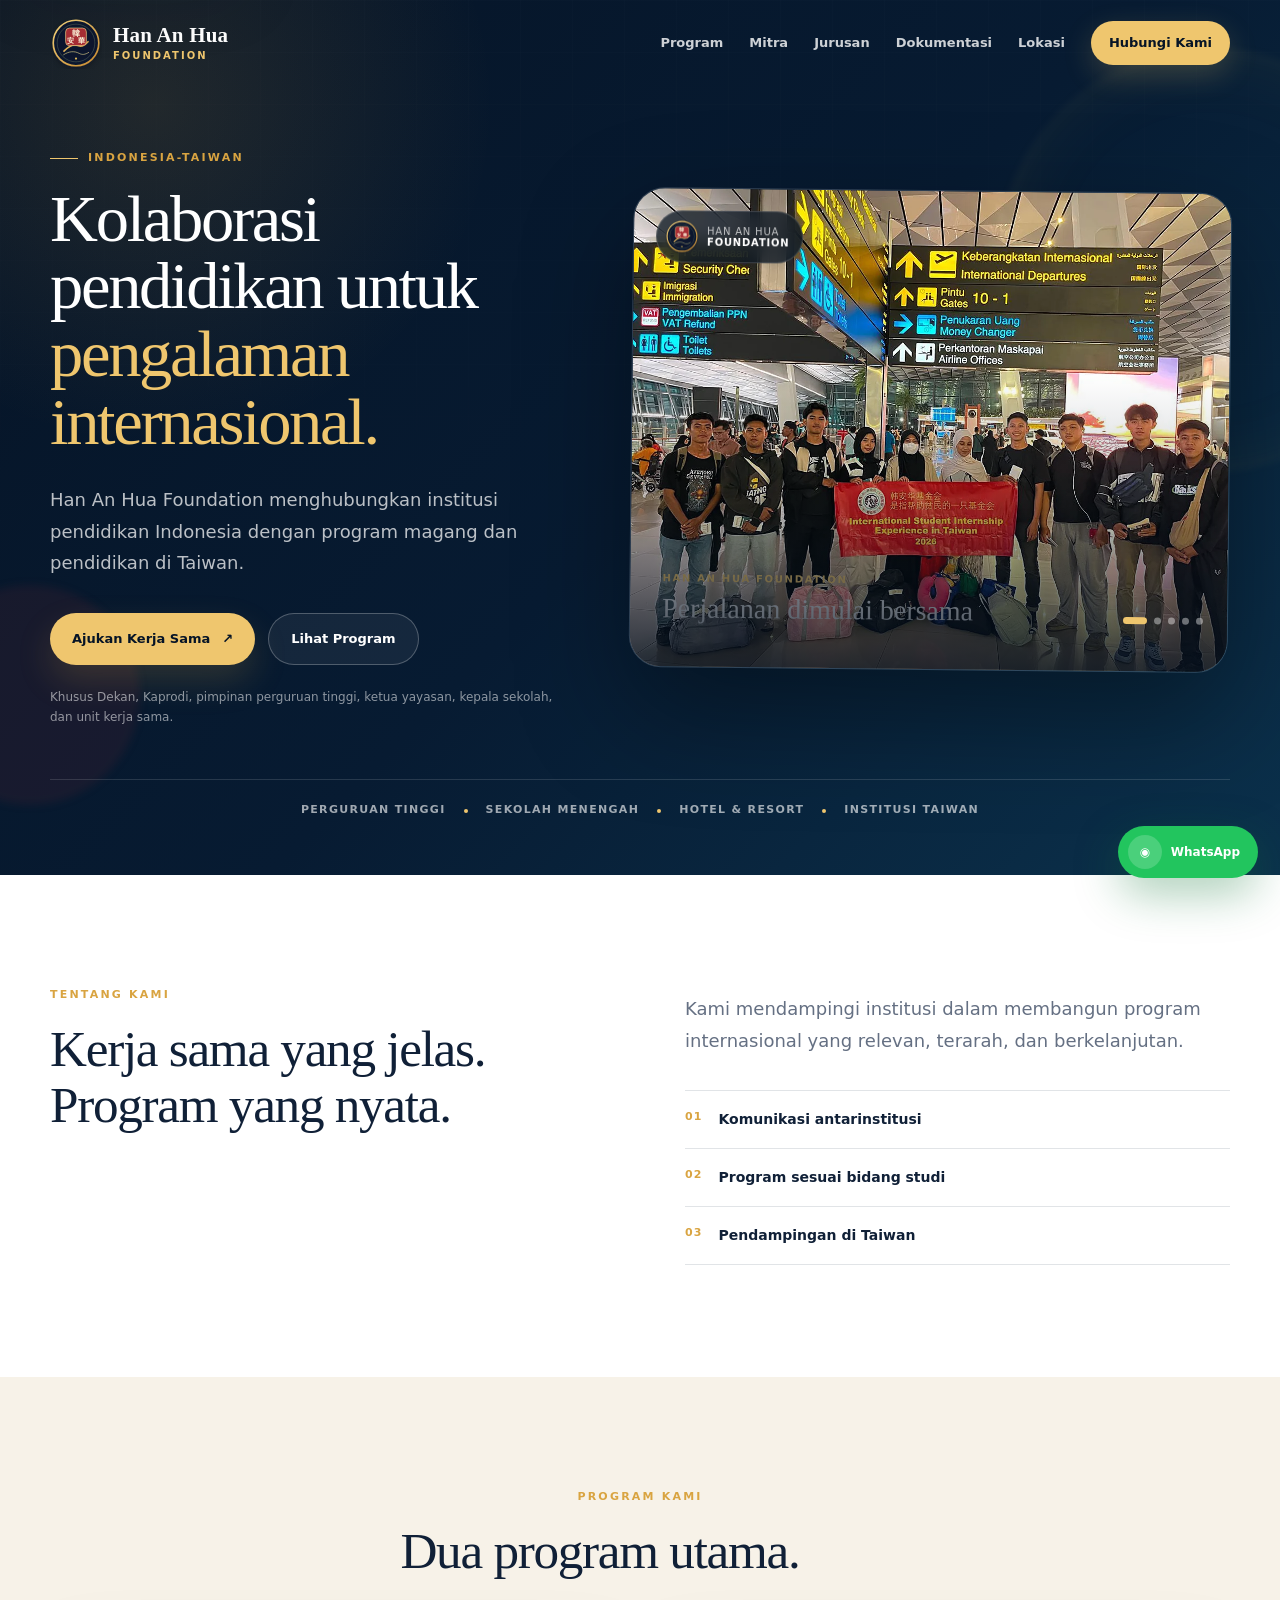
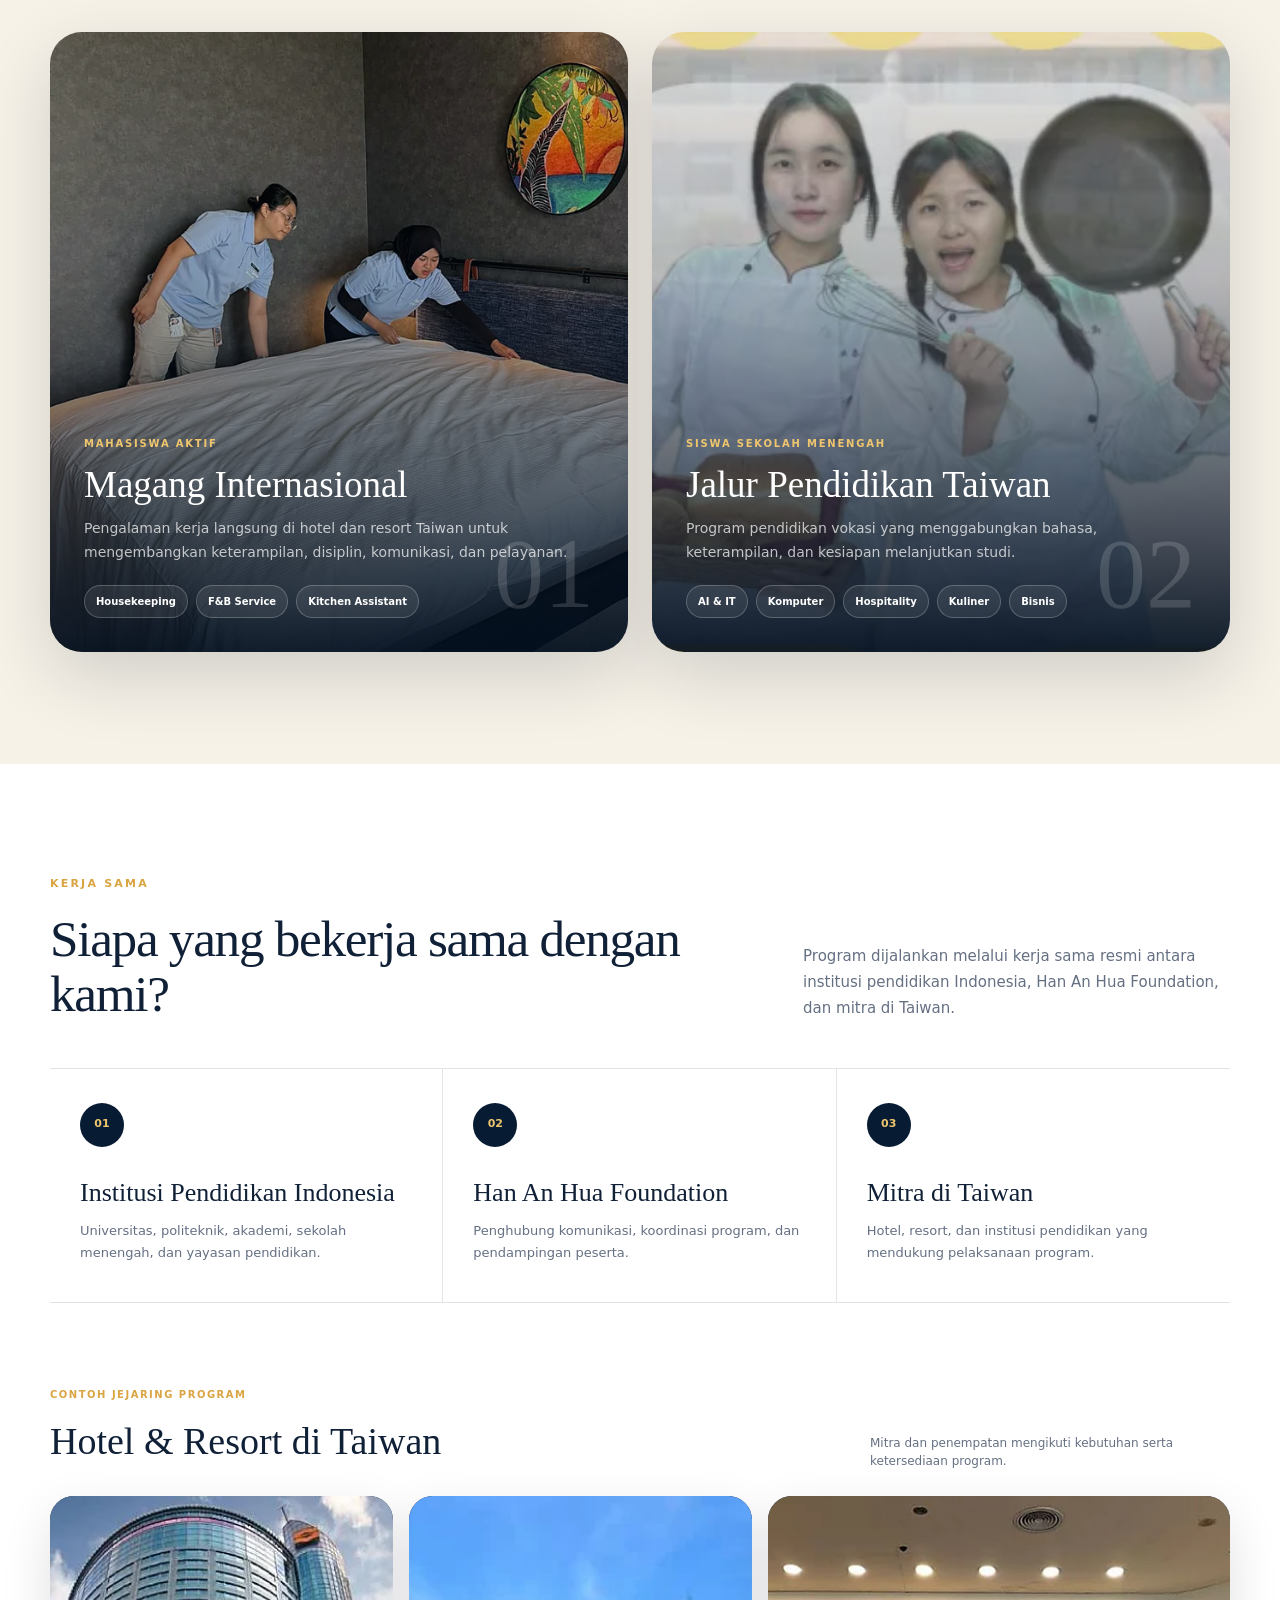
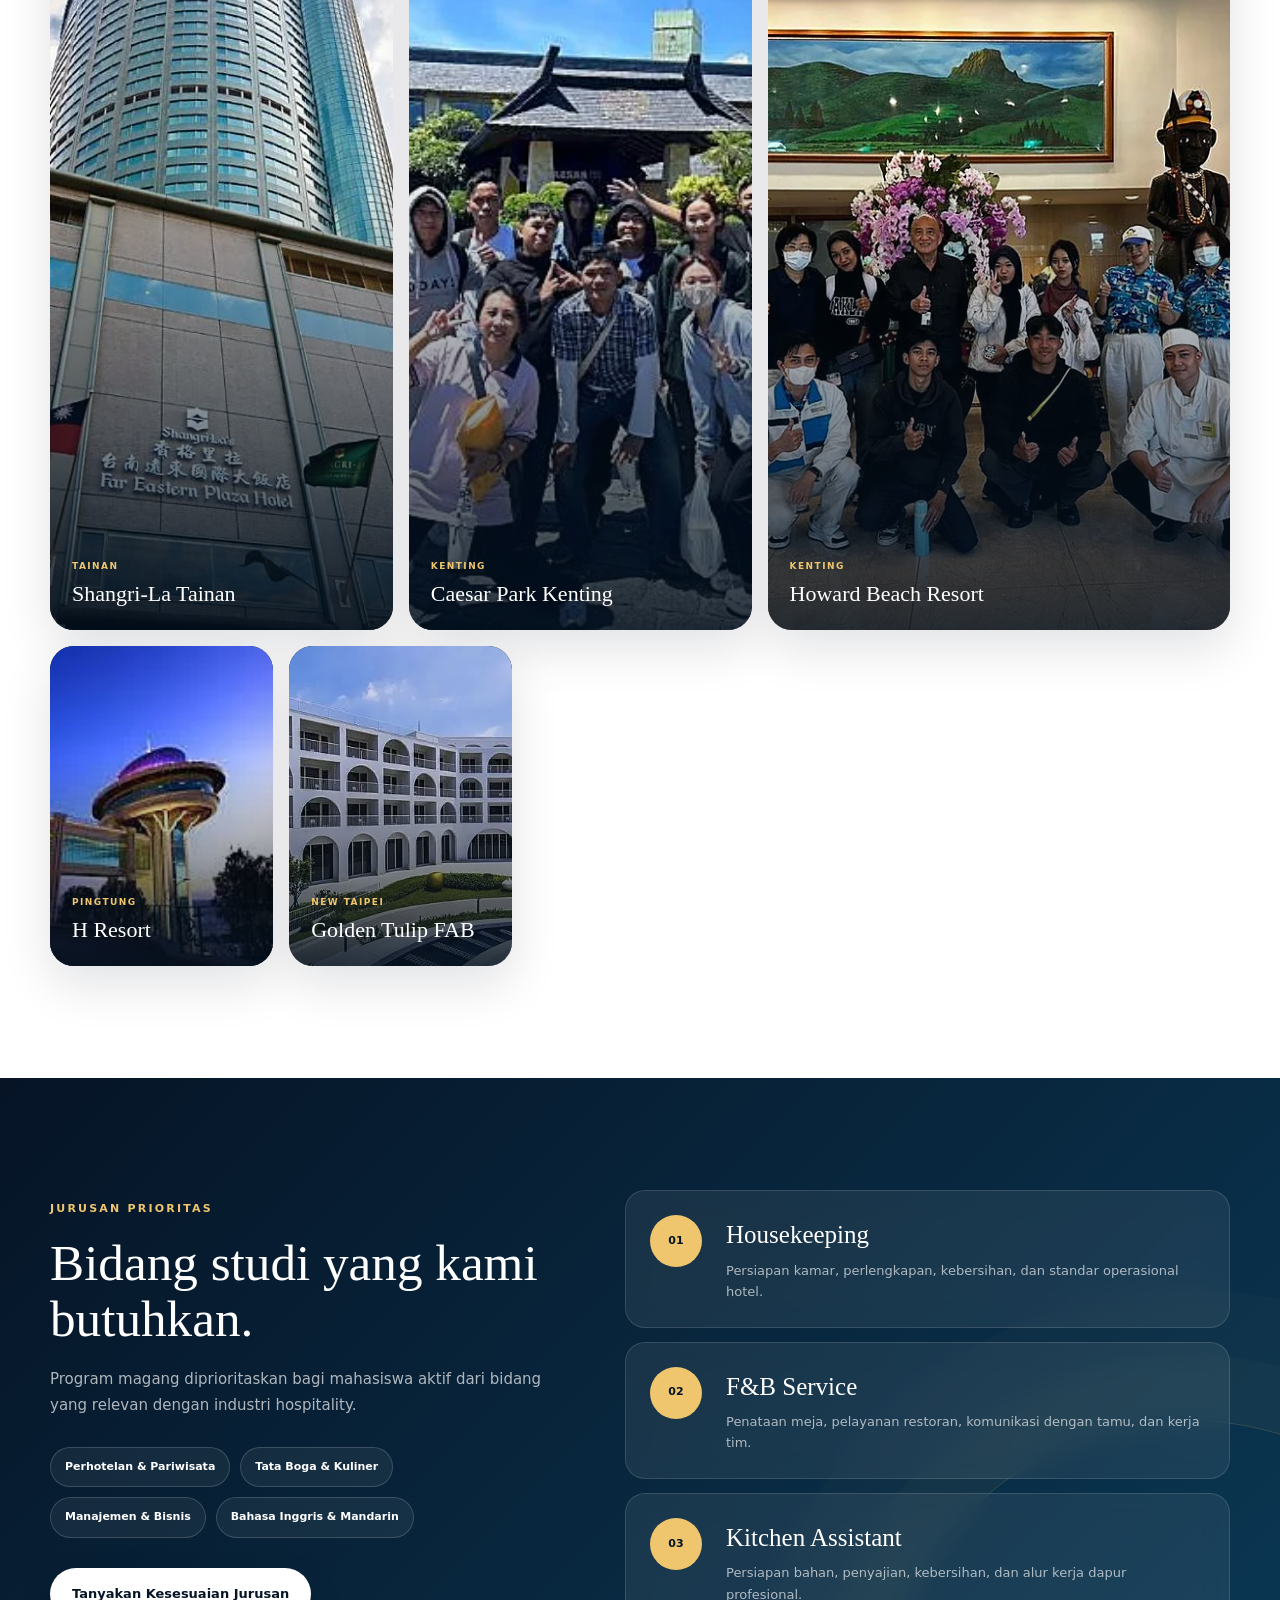
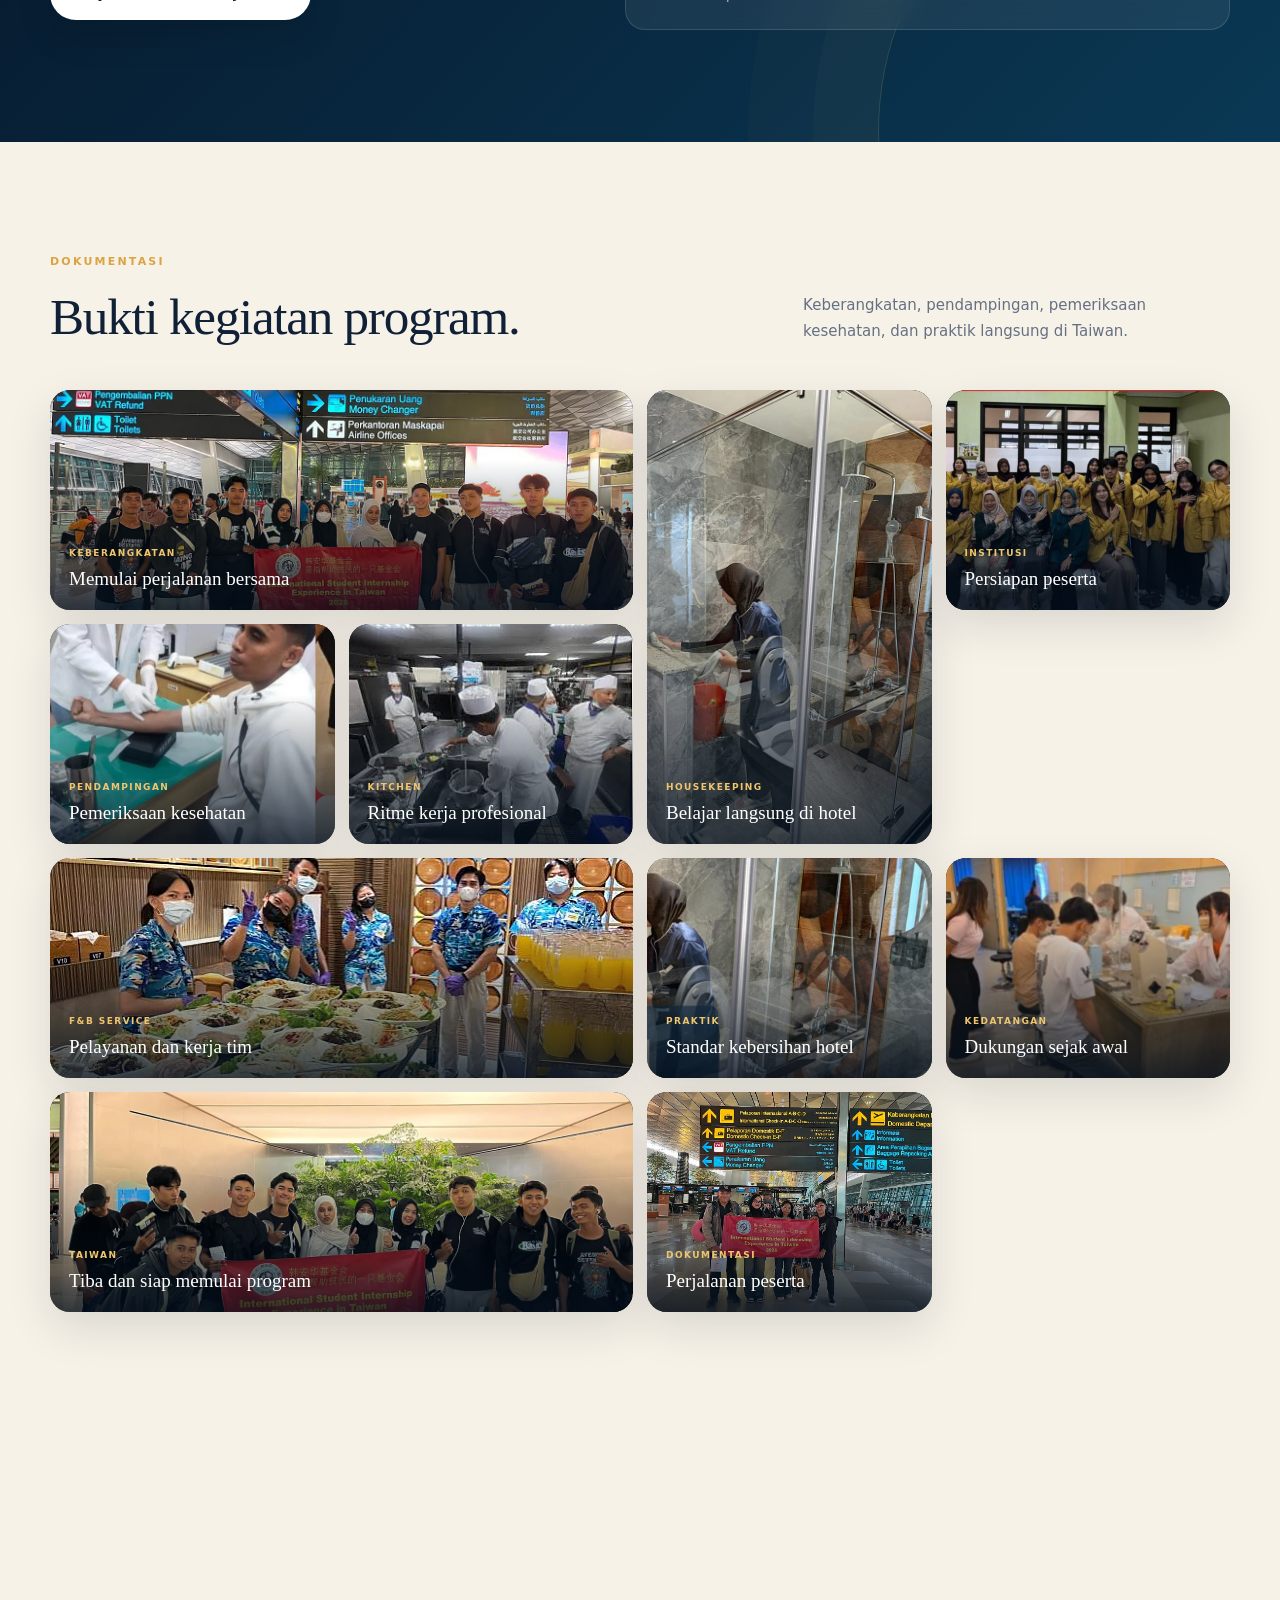
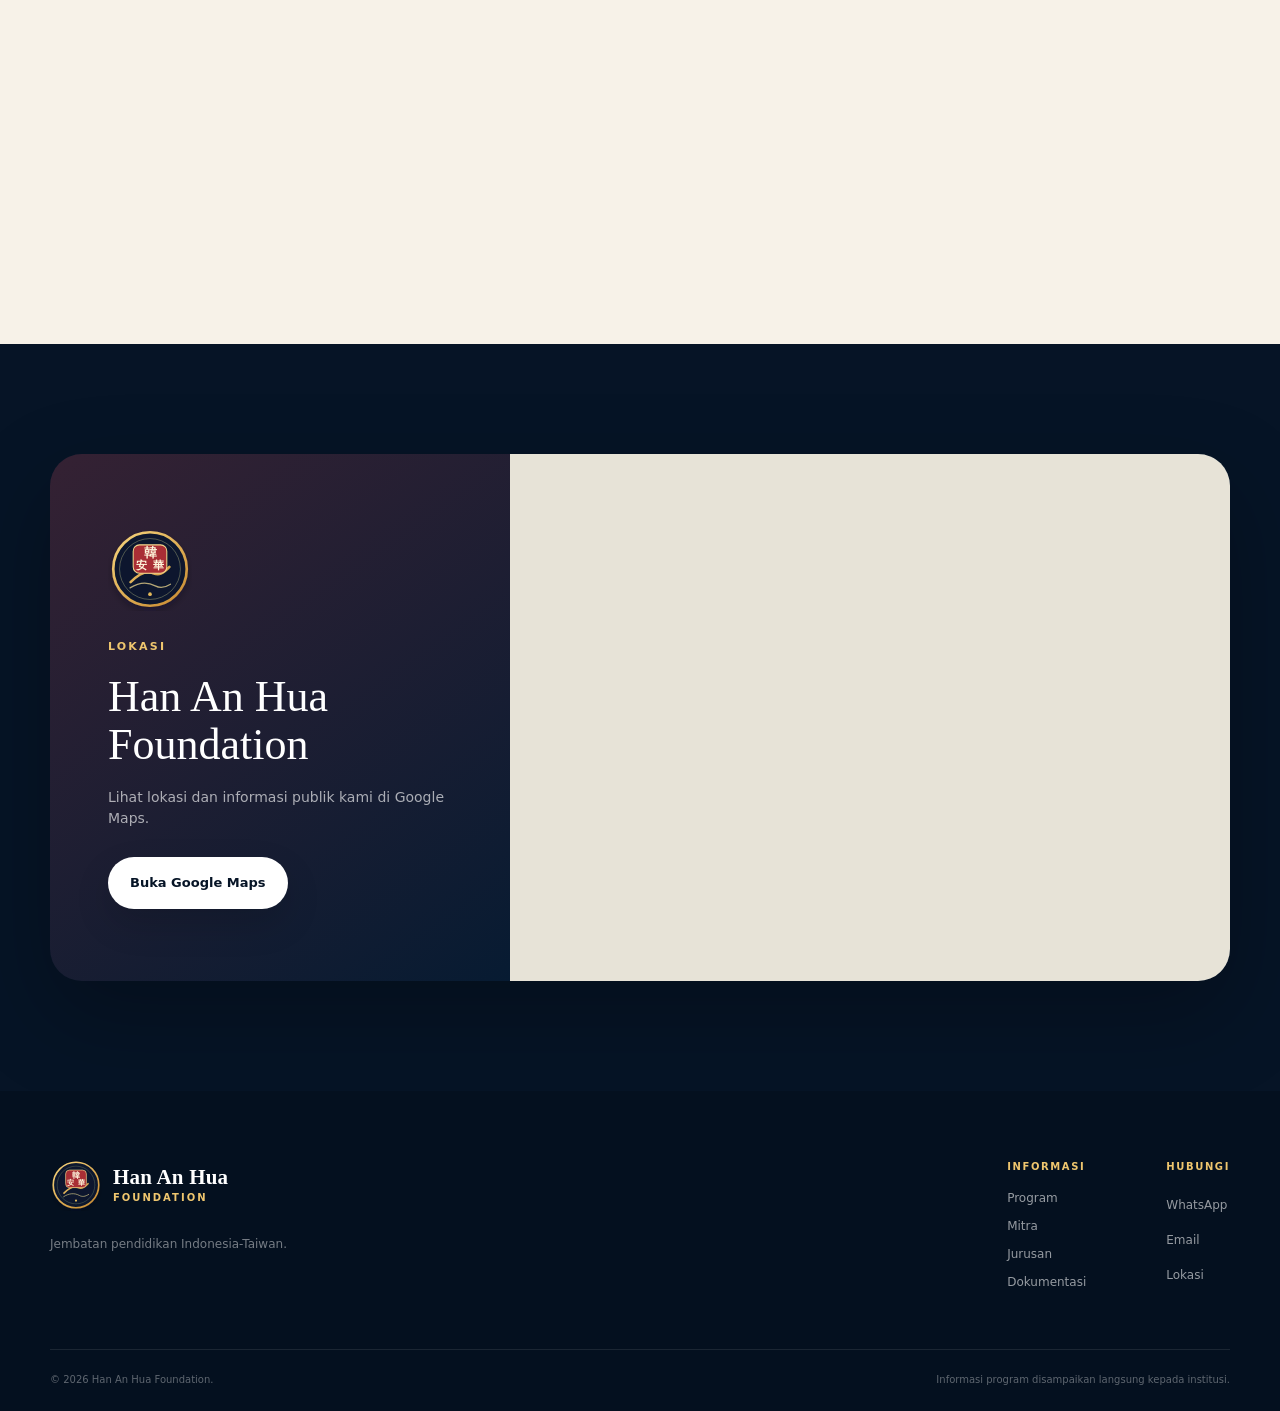
==== index.html @ 6642ba0c "Add files via upload" ====
<!doctype html>
<html lang="id">
<head>
  <meta charset="utf-8" />
  <meta name="viewport" content="width=device-width, initial-scale=1" />
  <meta name="description" content="Han An Hua Foundation membangun kerja sama institusi pendidikan Indonesia-Taiwan untuk program magang mahasiswa aktif dan jalur pendidikan siswa sekolah menengah." />
  <meta name="theme-color" content="#07182f" />
  <meta property="og:title" content="Han An Hua Foundation" />
  <meta property="og:description" content="Kerja sama institusi pendidikan Indonesia-Taiwan." />
  <meta property="og:type" content="website" />
  <title>Han An Hua Foundation - Indonesia × Taiwan</title>
  <link rel="icon" href="assets/favicon.svg" type="image/svg+xml" />
  <link rel="stylesheet" href="assets/styles.css" />
  <script defer src="assets/script.js"></script>
</head>
<body>
  <div class="scroll-progress" aria-hidden="true"><span></span></div>
  <a class="skip-link" href="#main">Lewati ke konten utama</a>

  <header class="site-header" id="top">
    <nav class="nav shell" aria-label="Navigasi utama">
      <a class="brand" href="#top" aria-label="Han An Hua Foundation, beranda">
        <img src="assets/brand-logo.svg" alt="Logo Han An Hua Foundation" />
        <span><strong>Han An Hua</strong><small>Foundation</small></span>
      </a>

      <button class="menu-toggle" type="button" aria-expanded="false" aria-controls="nav-links" aria-label="Buka menu">
        <span></span><span></span><span></span>
      </button>

      <div class="nav-links" id="nav-links">
        <a href="#program">Program</a>
        <a href="#kolaborasi">Mitra</a>
        <a href="#jurusan">Jurusan</a>
        <a href="#dokumentasi">Dokumentasi</a>
        <a href="#lokasi">Lokasi</a>
        <a class="nav-cta" target="_blank" rel="noopener noreferrer" href="https://wa.me/6287827185656?text=Halo%20Han%20An%20Hua%20Foundation.%20Saya%20%5BNama%2FJabatan%5D%20dari%20%5BNama%20Institusi%5D.%20Kami%20ingin%20mendiskusikan%20peluang%20kerja%20sama%20program%20Taiwan.">Hubungi Kami</a>
      </div>
    </nav>
  </header>

  <main id="main">
    <section class="hero">
      <div class="hero-orb hero-orb-one" aria-hidden="true"></div>
      <div class="hero-orb hero-orb-two" aria-hidden="true"></div>
      <div class="shell hero-grid">
        <div class="hero-copy reveal">
          <p class="eyebrow"><span></span> Indonesia-Taiwan</p>
          <h1>Kolaborasi pendidikan untuk <em>pengalaman internasional.</em></h1>
          <p class="hero-lead">Han An Hua Foundation menghubungkan institusi pendidikan Indonesia dengan program magang dan pendidikan di Taiwan.</p>
          <div class="hero-actions">
            <a class="button button-primary" target="_blank" rel="noopener noreferrer" href="https://wa.me/6287827185656?text=Halo%20Han%20An%20Hua%20Foundation.%20Saya%20%5BNama%2FJabatan%5D%20dari%20%5BNama%20Institusi%5D.%20Kami%20ingin%20mendiskusikan%20peluang%20kerja%20sama%20program%20Taiwan.">Ajukan Kerja Sama <span aria-hidden="true">↗</span></a>
            <a class="button button-ghost" href="#program">Lihat Program</a>
          </div>
          <p class="audience-note">Khusus Dekan, Kaprodi, pimpinan perguruan tinggi, ketua yayasan, kepala sekolah, dan unit kerja sama.</p>
        </div>

        <div class="hero-visual reveal" data-delay="120">
          <div class="photo-stage" data-photo-stage aria-label="Dokumentasi Han An Hua Foundation">
            <figure class="photo-slide is-active" data-slide>
              <img src="assets/photos/success-checkin.webp" alt="Peserta program Han An Hua Foundation di terminal keberangkatan" fetchpriority="high" />
              <figcaption><small>Han An Hua Foundation</small><strong>Perjalanan dimulai bersama</strong></figcaption>
            </figure>
            <figure class="photo-slide" data-slide>
              <img src="assets/photos/activity-room-preparation.webp" alt="Praktik penyiapan kamar hotel" />
              <figcaption><small>Praktik Industri</small><strong>Belajar langsung di lingkungan hotel</strong></figcaption>
            </figure>
            <figure class="photo-slide" data-slide>
              <img src="assets/photos/activity-fnb.webp" alt="Praktik food and beverage" />
              <figcaption><small>Food &amp; Beverage</small><strong>Keterampilan pelayanan dan kerja tim</strong></figcaption>
            </figure>
            <figure class="photo-slide" data-slide>
              <img src="assets/photos/hotel-caesar.webp" alt="Hotel di Taiwan dalam jejaring program" />
              <figcaption><small>Mitra Industri</small><strong>Pengalaman di hotel dan resort Taiwan</strong></figcaption>
            </figure>
            <figure class="photo-slide" data-slide>
              <img src="assets/photos/program-school-fields.webp" alt="Bidang pendidikan vokasi untuk siswa sekolah menengah" />
              <figcaption><small>Jalur Pendidikan</small><strong>Program vokasi untuk siswa sekolah menengah</strong></figcaption>
            </figure>
            <div class="stage-logo"><img src="assets/brand-logo.svg" alt="" /><span>Han An Hua<br /><strong>Foundation</strong></span></div>
            <div class="stage-dots" aria-label="Pilih foto">
              <button class="is-active" type="button" data-slide-to="0" aria-label="Foto 1"></button>
              <button type="button" data-slide-to="1" aria-label="Foto 2"></button>
              <button type="button" data-slide-to="2" aria-label="Foto 3"></button>
              <button type="button" data-slide-to="3" aria-label="Foto 4"></button>
              <button type="button" data-slide-to="4" aria-label="Foto 5"></button>
            </div>
          </div>
        </div>
      </div>

      <div class="shell audience-strip" aria-label="Sasaran kerja sama">
        <span>Perguruan Tinggi</span><i></i><span>Sekolah Menengah</span><i></i><span>Hotel &amp; Resort</span><i></i><span>Institusi Taiwan</span>
      </div>
    </section>

    <section class="section intro">
      <div class="shell intro-grid">
        <div class="section-heading reveal">
          <p class="kicker">Tentang Kami</p>
          <h2>Kerja sama yang jelas. Program yang nyata.</h2>
        </div>
        <div class="intro-copy reveal" data-delay="80">
          <p>Kami mendampingi institusi dalam membangun program internasional yang relevan, terarah, dan berkelanjutan.</p>
          <div class="mini-points">
            <span><b>01</b> Komunikasi antarinstitusi</span>
            <span><b>02</b> Program sesuai bidang studi</span>
            <span><b>03</b> Pendampingan di Taiwan</span>
          </div>
        </div>
      </div>
    </section>

    <section class="section programs" id="program">
      <div class="shell">
        <div class="section-heading centered reveal">
          <p class="kicker">Program Kami</p>
          <h2>Dua program utama.</h2>
        </div>

        <div class="program-grid">
          <article class="program-card reveal">
            <img src="assets/photos/hero-training.webp" alt="Mahasiswa menjalani praktik industri hospitality" loading="lazy" />
            <div class="program-overlay"></div>
            <div class="program-content">
              <span class="program-number">01</span>
              <small>Mahasiswa Aktif</small>
              <h3>Magang Internasional</h3>
              <p>Pengalaman kerja langsung di hotel dan resort Taiwan untuk mengembangkan keterampilan, disiplin, komunikasi, dan pelayanan.</p>
              <div class="tags"><span>Housekeeping</span><span>F&amp;B Service</span><span>Kitchen Assistant</span></div>
            </div>
          </article>

          <article class="program-card reveal" data-delay="100">
            <img src="assets/photos/program-school-fields.webp" alt="Bidang pendidikan untuk siswa sekolah menengah" loading="lazy" />
            <div class="program-overlay"></div>
            <div class="program-content">
              <span class="program-number">02</span>
              <small>Siswa Sekolah Menengah</small>
              <h3>Jalur Pendidikan Taiwan</h3>
              <p>Program pendidikan vokasi yang menggabungkan bahasa, keterampilan, dan kesiapan melanjutkan studi.</p>
              <div class="tags"><span>AI &amp; IT</span><span>Komputer</span><span>Hospitality</span><span>Kuliner</span><span>Bisnis</span></div>
            </div>
          </article>
        </div>
      </div>
    </section>

    <section class="section collaboration" id="kolaborasi">
      <div class="shell">
        <div class="section-heading split reveal">
          <div><p class="kicker">Kerja Sama</p><h2>Siapa yang bekerja sama dengan kami?</h2></div>
          <p>Program dijalankan melalui kerja sama resmi antara institusi pendidikan Indonesia, Han An Hua Foundation, dan mitra di Taiwan.</p>
        </div>

        <div class="collab-types">
          <article class="reveal"><span>01</span><h3>Institusi Pendidikan Indonesia</h3><p>Universitas, politeknik, akademi, sekolah menengah, dan yayasan pendidikan.</p></article>
          <article class="reveal" data-delay="70"><span>02</span><h3>Han An Hua Foundation</h3><p>Penghubung komunikasi, koordinasi program, dan pendampingan peserta.</p></article>
          <article class="reveal" data-delay="140"><span>03</span><h3>Mitra di Taiwan</h3><p>Hotel, resort, dan institusi pendidikan yang mendukung pelaksanaan program.</p></article>
        </div>

        <div class="hotel-heading reveal">
          <div><small>Contoh jejaring program</small><h3>Hotel &amp; Resort di Taiwan</h3></div>
          <p>Mitra dan penempatan mengikuti kebutuhan serta ketersediaan program.</p>
        </div>

        <div class="hotel-grid">
          <article class="hotel-card reveal">
            <img src="assets/photos/hotel-shangrila.webp" alt="Shangri-La Tainan" loading="lazy" />
            <div><small>Tainan</small><strong>Shangri-La Tainan</strong></div>
          </article>
          <article class="hotel-card reveal" data-delay="50">
            <img src="assets/photos/hotel-caesar.webp" alt="Caesar Park Kenting" loading="lazy" />
            <div><small>Kenting</small><strong>Caesar Park Kenting</strong></div>
          </article>
          <article class="hotel-card reveal" data-delay="100">
            <img src="assets/photos/hotel-howard.webp" alt="Howard Beach Resort Kenting" loading="lazy" />
            <div><small>Kenting</small><strong>Howard Beach Resort</strong></div>
          </article>
          <article class="hotel-card reveal" data-delay="150">
            <img src="assets/photos/hotel-hresort.webp" alt="H Resort Taiwan" loading="lazy" />
            <div><small>Pingtung</small><strong>H Resort</strong></div>
          </article>
          <article class="hotel-card reveal" data-delay="200">
            <img src="assets/photos/hotel-golden.webp" alt="Golden Tulip FAB" loading="lazy" />
            <div><small>New Taipei</small><strong>Golden Tulip FAB</strong></div>
          </article>
        </div>
      </div>
    </section>

    <section class="section majors" id="jurusan">
      <div class="shell majors-grid">
        <div class="majors-copy reveal">
          <p class="kicker light">Jurusan Prioritas</p>
          <h2>Bidang studi yang kami butuhkan.</h2>
          <p>Program magang diprioritaskan bagi mahasiswa aktif dari bidang yang relevan dengan industri hospitality.</p>
          <div class="major-list">
            <span>Perhotelan &amp; Pariwisata</span>
            <span>Tata Boga &amp; Kuliner</span>
            <span>Manajemen &amp; Bisnis</span>
            <span>Bahasa Inggris &amp; Mandarin</span>
          </div>
          <a class="button button-light" target="_blank" rel="noopener noreferrer" href="https://wa.me/6287827185656?text=Halo%20Han%20An%20Hua%20Foundation.%20Saya%20%5BNama%2FJabatan%5D%20dari%20%5BNama%20Institusi%5D.%20Kami%20ingin%20menanyakan%20kesesuaian%20program%20studi%20untuk%20program%20magang%20Taiwan.">Tanyakan Kesesuaian Jurusan</a>
        </div>

        <div class="role-cards">
          <article class="role-card reveal" data-delay="60">
            <span>01</span><div><h3>Housekeeping</h3><p>Persiapan kamar, perlengkapan, kebersihan, dan standar operasional hotel.</p></div>
          </article>
          <article class="role-card reveal" data-delay="120">
            <span>02</span><div><h3>F&amp;B Service</h3><p>Penataan meja, pelayanan restoran, komunikasi dengan tamu, dan kerja tim.</p></div>
          </article>
          <article class="role-card reveal" data-delay="180">
            <span>03</span><div><h3>Kitchen Assistant</h3><p>Persiapan bahan, penyajian, kebersihan, dan alur kerja dapur profesional.</p></div>
          </article>
        </div>
      </div>
    </section>

    <section class="section documentation" id="dokumentasi">
      <div class="shell">
        <div class="section-heading split reveal">
          <div><p class="kicker">Dokumentasi</p><h2>Bukti kegiatan program.</h2></div>
          <p>Keberangkatan, pendampingan, pemeriksaan kesehatan, dan praktik langsung di Taiwan.</p>
        </div>

        <div class="gallery">
          <button class="gallery-card gallery-wide reveal" type="button" data-lightbox="assets/photos/success-checkin.webp" data-caption="Peserta Han An Hua Foundation di terminal keberangkatan">
            <img src="assets/photos/success-checkin.webp" alt="Peserta Han An Hua Foundation di terminal keberangkatan" loading="lazy" /><span><small>Keberangkatan</small><strong>Memulai perjalanan bersama</strong></span>
          </button>
          <button class="gallery-card gallery-tall reveal" data-delay="40" type="button" data-lightbox="assets/photos/activity-housekeeping.webp" data-caption="Praktik housekeeping di lingkungan hotel">
            <img src="assets/photos/activity-housekeeping.webp" alt="Praktik housekeeping" loading="lazy" /><span><small>Housekeeping</small><strong>Belajar langsung di hotel</strong></span>
          </button>
          <button class="gallery-card reveal" data-delay="80" type="button" data-lightbox="assets/photos/proof-campus-group.webp" data-caption="Persiapan peserta bersama institusi pendidikan">
            <img src="assets/photos/proof-campus-group.webp" alt="Peserta bersama institusi pendidikan" loading="lazy" /><span><small>Institusi</small><strong>Persiapan peserta</strong></span>
          </button>
          <button class="gallery-card reveal" data-delay="120" type="button" data-lightbox="assets/photos/proof-health-check.webp" data-caption="Pemeriksaan kesehatan peserta di Taiwan">
            <img src="assets/photos/proof-health-check.webp" alt="Pemeriksaan kesehatan peserta" loading="lazy" /><span><small>Pendampingan</small><strong>Pemeriksaan kesehatan</strong></span>
          </button>
          <button class="gallery-card reveal" data-delay="160" type="button" data-lightbox="assets/photos/activity-kitchen.webp" data-caption="Aktivitas peserta di bagian kitchen">
            <img src="assets/photos/activity-kitchen.webp" alt="Aktivitas kitchen" loading="lazy" /><span><small>Kitchen</small><strong>Ritme kerja profesional</strong></span>
          </button>
          <button class="gallery-card gallery-wide reveal" data-delay="200" type="button" data-lightbox="assets/photos/activity-fnb.webp" data-caption="Aktivitas food and beverage">
            <img src="assets/photos/activity-fnb.webp" alt="Aktivitas food and beverage" loading="lazy" /><span><small>F&amp;B Service</small><strong>Pelayanan dan kerja tim</strong></span>
          </button>
          <button class="gallery-card reveal" data-delay="240" type="button" data-lightbox="assets/photos/activity-glass-cleaning.webp" data-caption="Praktik kebersihan area hotel">
            <img src="assets/photos/activity-glass-cleaning.webp" alt="Praktik kebersihan area hotel" loading="lazy" /><span><small>Praktik</small><strong>Standar kebersihan hotel</strong></span>
          </button>
          <button class="gallery-card reveal" data-delay="280" type="button" data-lightbox="assets/photos/proof-medical-lab.webp" data-caption="Tahap pemeriksaan peserta setelah tiba di Taiwan">
            <img src="assets/photos/proof-medical-lab.webp" alt="Pemeriksaan peserta di fasilitas kesehatan" loading="lazy" /><span><small>Kedatangan</small><strong>Dukungan sejak awal</strong></span>
          </button>
          <button class="gallery-card gallery-wide reveal" data-delay="320" type="button" data-lightbox="assets/photos/success-group.webp" data-caption="Peserta Han An Hua Foundation tiba di Taiwan">
            <img src="assets/photos/success-group.webp" alt="Peserta Han An Hua Foundation tiba di Taiwan" loading="lazy" /><span><small>Taiwan</small><strong>Tiba dan siap memulai program</strong></span>
          </button>
          <button class="gallery-card reveal" data-delay="360" type="button" data-lightbox="assets/photos/success-terminal.webp" data-caption="Dokumentasi keberangkatan peserta Han An Hua Foundation">
            <img src="assets/photos/success-terminal.webp" alt="Dokumentasi keberangkatan peserta" loading="lazy" /><span><small>Dokumentasi</small><strong>Perjalanan peserta</strong></span>
          </button>
        </div>
      </div>
    </section>

    <section class="section contact" id="kontak">
      <div class="shell contact-panel reveal">
        <div class="contact-copy">
          <p class="kicker light">Kontak Institusi</p>
          <h2>Mari mulai pembicaraan kerja sama.</h2>
          <p>Kontak ini ditujukan untuk Dekan, Kaprodi, Rektor atau pimpinan perguruan tinggi, ketua yayasan, kepala sekolah, dan unit kerja sama.</p>
        </div>
        <div class="contact-action">
          <a class="whatsapp-button" target="_blank" rel="noopener noreferrer" href="https://wa.me/6287827185656?text=Halo%20Han%20An%20Hua%20Foundation.%20Saya%20%5BNama%2FJabatan%5D%20dari%20%5BNama%20Institusi%5D.%20Kami%20ingin%20mendiskusikan%20peluang%20kerja%20sama%20program%20Taiwan.">
            <span class="wa-mark" aria-hidden="true">◉</span>
            <span><small>WhatsApp Kerja Sama</small><strong>+62 878-2718-5656</strong></span>
            <b aria-hidden="true">↗</b>
          </a>
          <p>Tidak perlu mengisi formulir. Pendaftaran mahasiswa tidak dilakukan langsung melalui website.</p>
        </div>
      </div>
    </section>
  </main>

  <section class="map-section" id="lokasi" aria-label="Lokasi Han An Hua Foundation">
    <div class="shell map-panel reveal">
      <div class="map-copy">
        <img src="assets/brand-logo.svg" alt="Logo Han An Hua Foundation" />
        <p class="kicker light">Lokasi</p>
        <h2>Han An Hua Foundation</h2>
        <p>Lihat lokasi dan informasi publik kami di Google Maps.</p>
        <a class="button button-light" target="_blank" rel="noopener noreferrer" href="https://www.google.com/maps/place/Yayasan+Han+An+Hua+%E9%9F%93%E5%AE%89%E8%8F%AF%E9%87%91%E5%9F%BA%E6%9C%83/data=!4m2!3m1!1s0x0:0xccb8f34516329d2a?sa=X&ved=1t:2428&ictx=111">Buka Google Maps</a>
      </div>
      <div class="map-frame">
        <iframe title="Peta lokasi Han An Hua Foundation" loading="lazy" referrerpolicy="no-referrer-when-downgrade" src="https://www.google.com/maps?q=Yayasan%20Han%20An%20Hua&output=embed"></iframe>
      </div>
    </div>
  </section>

  <footer class="site-footer">
    <div class="shell footer-main">
      <div class="footer-brand">
        <a class="brand" href="#top"><img src="assets/brand-logo.svg" alt="Logo Han An Hua Foundation" /><span><strong>Han An Hua</strong><small>Foundation</small></span></a>
        <p>Jembatan pendidikan Indonesia-Taiwan.</p>
      </div>
      <div class="footer-links">
        <div><strong>Informasi</strong><a href="#program">Program</a><a href="#kolaborasi">Mitra</a><a href="#jurusan">Jurusan</a><a href="#dokumentasi">Dokumentasi</a></div>
        <div><strong>Hubungi</strong><a target="_blank" rel="noopener noreferrer" href="https://wa.me/6287827185656?text=Halo%20Han%20An%20Hua%20Foundation.%20Saya%20mewakili%20institusi%20pendidikan%20dan%20ingin%20mendiskusikan%20peluang%20kerja%20sama.">WhatsApp</a><a href="mailto:anhuafoundation@gmail.com">Email</a><a href="#lokasi">Lokasi</a></div>
      </div>
    </div>
    <div class="shell footer-bottom"><span>© <span id="year"></span> Han An Hua Foundation.</span><span>Informasi program disampaikan langsung kepada institusi.</span></div>
  </footer>

  <a class="whatsapp-float" target="_blank" rel="noopener noreferrer" href="https://wa.me/6287827185656?text=Halo%20Han%20An%20Hua%20Foundation.%20Saya%20mewakili%20institusi%20pendidikan%20dan%20ingin%20mendiskusikan%20peluang%20kerja%20sama." aria-label="Hubungi Han An Hua Foundation melalui WhatsApp"><span>◉</span><strong>WhatsApp</strong></a>

  <dialog class="lightbox" id="lightbox" aria-label="Foto dokumentasi diperbesar">
    <button class="lightbox-close" type="button" aria-label="Tutup foto">×</button>
    <figure><img src="" alt="" /><figcaption></figcaption></figure>
  </dialog>
</body>
</html>
---- assets/styles.css ----
:root {
  --navy-950:#061426;
  --navy-900:#071b32;
  --navy-800:#0a2946;
  --navy-700:#103c5c;
  --gold-500:#d9a441;
  --gold-400:#efc66e;
  --gold-200:#f7e6bd;
  --red-700:#8f2d34;
  --paper:#fffdf8;
  --ivory:#f7f2e8;
  --ink:#102037;
  --muted:#657083;
  --line:rgba(15,35,58,.12);
  --white:#fff;
  --shadow:0 24px 70px rgba(3,18,35,.16);
  --radius-xl:32px;
  --radius-lg:24px;
  --radius-md:18px;
  --shell:min(1180px, calc(100% - 40px));
}

* { box-sizing:border-box; }
html { scroll-behavior:smooth; }
body { margin:0; background:var(--paper); color:var(--ink); font-family:Inter, ui-sans-serif, system-ui, -apple-system, BlinkMacSystemFont, "Segoe UI", sans-serif; line-height:1.5; overflow-x:hidden; }
body.menu-open { overflow:hidden; }
img { display:block; max-width:100%; }
a { color:inherit; text-decoration:none; }
button, input, textarea, select { font:inherit; }
button { color:inherit; }
.shell { width:var(--shell); margin-inline:auto; }
.section { padding:112px 0; }

.skip-link { position:fixed; left:18px; top:-80px; z-index:9999; background:#fff; padding:12px 16px; border-radius:10px; box-shadow:var(--shadow); }
.skip-link:focus { top:18px; }
.scroll-progress { position:fixed; inset:0 0 auto; height:3px; z-index:9999; background:transparent; }
.scroll-progress span { display:block; width:0; height:100%; background:linear-gradient(90deg,var(--gold-500),var(--gold-200)); }

.site-header { position:fixed; z-index:1000; inset:0 0 auto; transition:.3s ease; }
.site-header.scrolled { background:rgba(6,20,38,.9); backdrop-filter:blur(18px); box-shadow:0 10px 35px rgba(0,0,0,.12); }
.nav { height:86px; display:flex; align-items:center; justify-content:space-between; gap:24px; }
.brand { display:inline-flex; align-items:center; gap:11px; color:#fff; min-width:max-content; }
.brand img { width:52px; height:52px; object-fit:contain; }
.brand span { display:grid; line-height:1.05; }
.brand strong { font-family:Georgia, "Times New Roman", serif; font-size:21px; letter-spacing:.01em; }
.brand small { margin-top:5px; color:var(--gold-400); font-size:10px; font-weight:800; letter-spacing:.2em; text-transform:uppercase; }
.nav-links { display:flex; align-items:center; gap:26px; color:rgba(255,255,255,.8); font-size:13px; font-weight:700; }
.nav-links a:not(.nav-cta) { position:relative; padding:10px 0; }
.nav-links a:not(.nav-cta)::after { content:""; position:absolute; left:0; right:100%; bottom:4px; height:1px; background:var(--gold-400); transition:.25s ease; }
.nav-links a:not(.nav-cta):hover::after { right:0; }
.nav-cta { padding:12px 18px; border-radius:999px; background:var(--gold-400); color:var(--navy-950); box-shadow:0 10px 30px rgba(239,198,110,.2); }
.menu-toggle { display:none; width:44px; height:44px; padding:0; border:1px solid rgba(255,255,255,.25); border-radius:50%; background:rgba(255,255,255,.08); }
.menu-toggle span { display:block; width:18px; height:2px; margin:4px auto; background:#fff; transition:.25s ease; }
.menu-toggle.is-open span:nth-child(1) { transform:translateY(6px) rotate(45deg); }
.menu-toggle.is-open span:nth-child(2) { opacity:0; }
.menu-toggle.is-open span:nth-child(3) { transform:translateY(-6px) rotate(-45deg); }

.hero { min-height:860px; padding:132px 0 34px; position:relative; overflow:hidden; color:#fff; background:
  radial-gradient(circle at 12% 12%, rgba(217,164,65,.13), transparent 25%),
  linear-gradient(135deg,var(--navy-950) 0%,var(--navy-900) 53%,#0b314c 100%); }
.hero::before { content:""; position:absolute; inset:0; opacity:.17; background-image:linear-gradient(rgba(255,255,255,.06) 1px,transparent 1px),linear-gradient(90deg,rgba(255,255,255,.06) 1px,transparent 1px); background-size:52px 52px; mask-image:linear-gradient(to bottom,#000,transparent 78%); }
.hero-orb { position:absolute; border-radius:50%; filter:blur(4px); pointer-events:none; }
.hero-orb-one { width:420px; height:420px; right:-140px; top:50px; border:1px solid rgba(239,198,110,.2); box-shadow:inset 0 0 80px rgba(239,198,110,.06); }
.hero-orb-two { width:220px; height:220px; left:-80px; bottom:70px; background:rgba(148,46,53,.12); }
.hero-grid { position:relative; z-index:2; display:grid; grid-template-columns:minmax(0,.92fr) minmax(470px,1.08fr); gap:70px; align-items:center; }
.hero-copy { padding-top:18px; }
.eyebrow, .kicker { margin:0 0 18px; display:flex; align-items:center; gap:10px; color:var(--gold-500); font-size:11px; font-weight:900; letter-spacing:.2em; text-transform:uppercase; }
.eyebrow span { width:28px; height:1px; background:var(--gold-400); }
.hero h1 { max-width:640px; margin:0; font-family:Georgia, "Times New Roman", serif; font-size:clamp(50px,5.2vw,78px); line-height:1.02; font-weight:500; letter-spacing:-.035em; }
.hero h1 em { color:var(--gold-400); font-style:normal; }
.hero-lead { max-width:610px; margin:28px 0 0; color:rgba(255,255,255,.73); font-size:18px; line-height:1.75; }
.hero-actions { display:flex; flex-wrap:wrap; gap:13px; margin-top:34px; }
.button { min-height:52px; padding:0 22px; border-radius:999px; display:inline-flex; align-items:center; justify-content:center; gap:12px; font-size:13px; font-weight:850; transition:.25s ease; }
.button:hover { transform:translateY(-2px); }
.button-primary { background:var(--gold-400); color:var(--navy-950); box-shadow:0 16px 35px rgba(217,164,65,.18); }
.button-ghost { border:1px solid rgba(255,255,255,.25); background:rgba(255,255,255,.06); color:#fff; }
.button-light { background:#fff; color:var(--navy-950); box-shadow:0 15px 36px rgba(0,0,0,.14); }
.audience-note { margin:22px 0 0; color:rgba(255,255,255,.54); font-size:12px; line-height:1.7; }
.hero-visual { position:relative; min-height:600px; display:grid; place-items:center; }
.photo-stage { width:min(100%,560px); aspect-ratio:4/5; position:relative; overflow:hidden; border-radius:var(--radius-xl); border:1px solid rgba(255,255,255,.16); box-shadow:0 42px 110px rgba(0,0,0,.38); transform:rotate(1.2deg); transition:transform .35s ease; }
.photo-stage::after { content:""; position:absolute; inset:0; background:linear-gradient(to bottom,transparent 38%,rgba(4,16,31,.18) 62%,rgba(4,16,31,.82)); pointer-events:none; }
.photo-slide { position:absolute; inset:0; margin:0; opacity:0; transform:scale(1.06); transition:opacity .8s ease, transform 5.5s ease; }
.photo-slide.is-active { opacity:1; transform:scale(1); }
.photo-slide img { width:100%; height:100%; object-fit:cover; }
.photo-slide figcaption { position:absolute; z-index:3; left:32px; right:32px; bottom:42px; display:grid; gap:7px; color:#fff; }
.photo-slide figcaption small { color:var(--gold-400); font-size:10px; font-weight:900; letter-spacing:.17em; text-transform:uppercase; }
.photo-slide figcaption strong { max-width:360px; font-family:Georgia,serif; font-size:28px; line-height:1.14; font-weight:500; }
.stage-logo { position:absolute; z-index:4; top:22px; left:22px; display:flex; align-items:center; gap:8px; padding:8px 12px 8px 8px; border-radius:999px; background:rgba(5,17,33,.72); backdrop-filter:blur(10px); border:1px solid rgba(255,255,255,.14); }
.stage-logo img { width:34px; height:34px; }
.stage-logo span { font-size:10px; line-height:1.15; color:rgba(255,255,255,.72); text-transform:uppercase; letter-spacing:.08em; }
.stage-logo strong { color:#fff; }
.stage-dots { position:absolute; z-index:5; right:24px; bottom:47px; display:flex; gap:7px; }
.stage-dots button { width:7px; height:7px; padding:0; border:0; border-radius:50%; background:rgba(255,255,255,.4); cursor:pointer; transition:.25s ease; }
.stage-dots button.is-active { width:24px; border-radius:999px; background:var(--gold-400); }
.float-card { position:absolute; z-index:8; width:220px; padding:17px 18px; border-radius:18px; background:rgba(255,255,255,.92); color:var(--ink); box-shadow:0 20px 55px rgba(0,0,0,.22); backdrop-filter:blur(10px); animation:float 5s ease-in-out infinite; }
.float-card b { display:block; font-size:12px; color:var(--red-700); letter-spacing:.12em; text-transform:uppercase; }
.float-card span { display:block; margin-top:5px; font-size:12px; color:var(--muted); line-height:1.45; }
.float-card-one { left:-28px; top:78px; }
.float-card-two { right:-26px; bottom:65px; animation-delay:-2.1s; }
@keyframes float { 0%,100%{transform:translateY(0)}50%{transform:translateY(-9px)} }
.audience-strip { position:relative; z-index:2; display:flex; align-items:center; justify-content:center; flex-wrap:wrap; gap:18px; margin-top:52px; padding:22px 25px; border-top:1px solid rgba(255,255,255,.13); color:rgba(255,255,255,.62); font-size:11px; font-weight:800; letter-spacing:.12em; text-transform:uppercase; }
.audience-strip i { width:4px; height:4px; border-radius:50%; background:var(--gold-400); }

.section-heading h2 { margin:0; max-width:740px; font-family:Georgia,serif; font-size:clamp(39px,4vw,60px); line-height:1.08; font-weight:500; letter-spacing:-.025em; }
.section-heading > p:last-child, .section-heading.split > p { margin:18px 0 0; color:var(--muted); font-size:15px; line-height:1.75; }
.section-heading.centered { max-width:820px; margin:0 auto 54px; text-align:center; }
.section-heading.centered .kicker { justify-content:center; }
.section-heading.split { display:grid; grid-template-columns:1.2fr .75fr; gap:70px; align-items:end; margin-bottom:46px; }
.section-heading.split > p { margin:0; }
.kicker.light { color:var(--gold-400); }

.intro { background:#fff; }
.intro-grid { display:grid; grid-template-columns:1fr 1fr; gap:90px; align-items:start; }
.intro-copy > p { margin:6px 0 32px; color:var(--muted); font-size:18px; line-height:1.8; }
.mini-points { display:grid; border-top:1px solid var(--line); }
.mini-points span { display:flex; gap:16px; padding:18px 0; border-bottom:1px solid var(--line); font-size:14px; font-weight:750; }
.mini-points b { color:var(--gold-500); font-size:11px; letter-spacing:.1em; }

.programs { background:var(--ivory); }
.program-grid { display:grid; grid-template-columns:1fr 1fr; gap:24px; }
.program-card { min-height:620px; position:relative; overflow:hidden; border-radius:var(--radius-xl); box-shadow:var(--shadow); color:#fff; }
.program-card img { position:absolute; inset:0; width:100%; height:100%; object-fit:cover; transition:transform .7s ease; }
.program-card:hover img { transform:scale(1.045); }
.program-overlay { position:absolute; inset:0; background:linear-gradient(180deg,rgba(4,16,31,.08),rgba(4,16,31,.28) 40%,rgba(4,16,31,.94) 100%); }
.program-content { position:absolute; z-index:2; inset:auto 34px 34px; }
.program-number { position:absolute; right:0; bottom:4px; color:rgba(255,255,255,.15); font-family:Georgia,serif; font-size:100px; line-height:.8; }
.program-content small { color:var(--gold-400); font-size:10px; font-weight:900; letter-spacing:.18em; text-transform:uppercase; }
.program-content h3 { max-width:470px; margin:11px 0 12px; font-family:Georgia,serif; font-size:37px; line-height:1.08; font-weight:500; }
.program-content p { max-width:520px; margin:0; color:rgba(255,255,255,.72); font-size:14px; line-height:1.7; }
.tags { position:relative; z-index:2; display:flex; flex-wrap:wrap; gap:8px; margin-top:21px; padding-right:80px; }
.tags span { padding:8px 11px; border:1px solid rgba(255,255,255,.22); border-radius:999px; background:rgba(255,255,255,.08); font-size:10px; font-weight:800; }

.collaboration { background:#fff; }
.collab-types { display:grid; grid-template-columns:repeat(3,1fr); border-top:1px solid var(--line); border-bottom:1px solid var(--line); }
.collab-types article { padding:34px 30px 38px; border-right:1px solid var(--line); }
.collab-types article:last-child { border-right:0; }
.collab-types span { display:grid; place-items:center; width:44px; aspect-ratio:1; border-radius:50%; background:var(--navy-900); color:var(--gold-400); font-size:11px; font-weight:900; }
.collab-types h3 { margin:30px 0 12px; font-family:Georgia,serif; font-size:26px; line-height:1.2; font-weight:500; }
.collab-types p { margin:0; color:var(--muted); font-size:13px; line-height:1.7; }
.hotel-heading { display:flex; align-items:end; justify-content:space-between; gap:40px; margin:78px 0 26px; }
.hotel-heading small { color:var(--gold-500); font-size:10px; font-weight:900; letter-spacing:.15em; text-transform:uppercase; }
.hotel-heading h3 { margin:8px 0 0; font-family:Georgia,serif; font-size:38px; font-weight:500; }
.hotel-heading p { max-width:360px; margin:0; color:var(--muted); font-size:12px; }
.hotel-grid { display:grid; grid-template-columns:repeat(10,1fr); gap:16px; }
.hotel-card { grid-column:span 2; min-height:320px; position:relative; overflow:hidden; border-radius:var(--radius-lg); background:var(--navy-900); box-shadow:0 18px 50px rgba(3,18,35,.12); }
.hotel-card:first-child, .hotel-card:nth-child(2) { grid-column:span 3; }
.hotel-card:nth-child(3) { grid-column:span 4; }
.hotel-card img { width:100%; height:100%; object-fit:cover; transition:transform .65s ease; }
.hotel-card:hover img { transform:scale(1.06); }
.hotel-card::after { content:""; position:absolute; inset:0; background:linear-gradient(to top,rgba(3,16,30,.85),transparent 65%); }
.hotel-card div { position:absolute; z-index:2; left:22px; right:22px; bottom:20px; display:grid; gap:4px; color:#fff; }
.hotel-card small { color:var(--gold-400); font-size:9px; font-weight:900; letter-spacing:.16em; text-transform:uppercase; }
.hotel-card strong { font-family:Georgia,serif; font-size:22px; font-weight:500; }

.majors { position:relative; color:#fff; background:linear-gradient(135deg,var(--navy-950),#0a3854); overflow:hidden; }
.majors::before { content:""; position:absolute; width:620px; height:620px; right:-220px; bottom:-300px; border:1px solid rgba(239,198,110,.18); border-radius:50%; box-shadow:0 0 0 65px rgba(239,198,110,.025),0 0 0 130px rgba(239,198,110,.018); }
.majors-grid { position:relative; display:grid; grid-template-columns:.9fr 1.1fr; gap:80px; align-items:center; }
.majors-copy h2 { margin:0; font-family:Georgia,serif; font-size:clamp(40px,4vw,58px); line-height:1.08; font-weight:500; }
.majors-copy > p:not(.kicker) { margin:20px 0 28px; color:rgba(255,255,255,.68); font-size:15px; line-height:1.75; }
.major-list { display:flex; flex-wrap:wrap; gap:10px; margin-bottom:30px; }
.major-list span { padding:11px 14px; border-radius:999px; border:1px solid rgba(255,255,255,.16); background:rgba(255,255,255,.06); font-size:11px; font-weight:800; }
.role-cards { display:grid; gap:14px; }
.role-card { display:grid; grid-template-columns:58px 1fr; gap:18px; padding:24px; border-radius:20px; border:1px solid rgba(255,255,255,.13); background:rgba(255,255,255,.07); backdrop-filter:blur(12px); transition:.25s ease; }
.role-card:hover { transform:translateX(5px); background:rgba(255,255,255,.1); }
.role-card > span { display:grid; place-items:center; width:52px; height:52px; border-radius:50%; background:var(--gold-400); color:var(--navy-950); font-size:11px; font-weight:900; }
.role-card h3 { margin:1px 0 6px; font-family:Georgia,serif; font-size:25px; font-weight:500; }
.role-card p { margin:0; color:rgba(255,255,255,.65); font-size:13px; line-height:1.65; }

.documentation { background:var(--ivory); }
.gallery { display:grid; grid-template-columns:repeat(4,1fr); grid-auto-rows:220px; gap:14px; }
.gallery-card { position:relative; overflow:hidden; padding:0; border:0; border-radius:20px; background:var(--navy-900); cursor:zoom-in; box-shadow:0 16px 45px rgba(5,20,37,.12); }
.gallery-card.gallery-wide { grid-column:span 2; }
.gallery-card.gallery-tall { grid-row:span 2; }
.gallery-card img { width:100%; height:100%; object-fit:cover; transition:transform .65s ease,filter .35s ease; }
.gallery-card::after { content:""; position:absolute; inset:0; background:linear-gradient(to top,rgba(3,15,29,.8),transparent 68%); }
.gallery-card:hover img { transform:scale(1.06); filter:saturate(1.05); }
.gallery-card > span { position:absolute; z-index:2; left:19px; right:19px; bottom:17px; display:grid; gap:4px; text-align:left; color:#fff; }
.gallery-card small { color:var(--gold-400); font-size:9px; font-weight:900; letter-spacing:.16em; text-transform:uppercase; }
.gallery-card strong { font-family:Georgia,serif; font-size:19px; font-weight:500; }

.contact { padding-top:80px; background:var(--ivory); }
.contact-panel { display:grid; grid-template-columns:1.15fr .85fr; gap:70px; align-items:center; padding:58px; border-radius:var(--radius-xl); background:linear-gradient(135deg,var(--red-700),#6d1f2a); color:#fff; box-shadow:0 30px 90px rgba(95,24,33,.23); }
.contact-copy h2 { margin:0; max-width:680px; font-family:Georgia,serif; font-size:clamp(38px,4vw,56px); line-height:1.08; font-weight:500; }
.contact-copy > p:last-child { max-width:650px; margin:18px 0 0; color:rgba(255,255,255,.7); font-size:14px; line-height:1.75; }
.whatsapp-button { min-height:96px; display:grid; grid-template-columns:48px 1fr auto; gap:14px; align-items:center; padding:19px 20px; border-radius:22px; background:#fff; color:var(--navy-950); box-shadow:0 18px 50px rgba(0,0,0,.18); transition:.25s ease; }
.whatsapp-button:hover { transform:translateY(-3px); }
.wa-mark { display:grid; place-items:center; width:48px; height:48px; border-radius:50%; background:#22c55e; color:#fff; font-size:23px; }
.whatsapp-button span:nth-child(2) { display:grid; gap:3px; }
.whatsapp-button small { color:var(--muted); font-size:10px; font-weight:900; letter-spacing:.1em; text-transform:uppercase; }
.whatsapp-button strong { font-size:18px; }
.whatsapp-button b { font-size:24px; }
.contact-action > p { margin:12px 10px 0; color:rgba(255,255,255,.56); font-size:11px; line-height:1.55; }

.map-section { padding:110px 0; background:var(--navy-950); color:#fff; }
.map-panel { display:grid; grid-template-columns:.78fr 1.22fr; overflow:hidden; min-height:520px; border-radius:var(--radius-xl); background:var(--navy-900); box-shadow:0 34px 90px rgba(0,0,0,.26); }
.map-copy { padding:58px; display:flex; flex-direction:column; align-items:flex-start; justify-content:center; background:linear-gradient(145deg,rgba(148,46,53,.32),rgba(7,27,50,.2)); }
.map-copy > img { width:84px; margin-bottom:28px; }
.map-copy h2 { margin:0; font-family:Georgia,serif; font-size:44px; line-height:1.1; font-weight:500; }
.map-copy > p:not(.kicker) { margin:17px 0 28px; color:rgba(255,255,255,.64); font-size:14px; }
.map-frame { min-height:520px; background:#e7e3d7; }
.map-frame iframe { width:100%; height:100%; min-height:520px; border:0; filter:saturate(.85) contrast(.94); }

.site-footer { padding:68px 0 24px; background:#04101f; color:#fff; }
.footer-main { display:flex; align-items:flex-start; justify-content:space-between; gap:60px; }
.footer-brand p { margin:17px 0 0; color:rgba(255,255,255,.45); font-size:12px; }
.footer-links { display:flex; gap:80px; }
.footer-links div { display:grid; gap:10px; }
.footer-links strong { margin-bottom:5px; color:var(--gold-400); font-size:10px; letter-spacing:.16em; text-transform:uppercase; }
.footer-links a { color:rgba(255,255,255,.58); font-size:12px; }
.footer-links a:hover { color:#fff; }
.footer-bottom { display:flex; justify-content:space-between; gap:24px; margin-top:58px; padding-top:22px; border-top:1px solid rgba(255,255,255,.09); color:rgba(255,255,255,.36); font-size:10px; }
.whatsapp-float { position:fixed; z-index:900; right:22px; bottom:22px; min-height:52px; padding:0 18px 0 10px; display:flex; align-items:center; gap:9px; border-radius:999px; background:#22c55e; color:#fff; box-shadow:0 16px 45px rgba(18,117,54,.35); font-size:12px; transition:.25s ease; }
.whatsapp-float:hover { transform:translateY(-3px); }
.whatsapp-float span { display:grid; place-items:center; width:34px; height:34px; border-radius:50%; background:rgba(255,255,255,.18); }

.lightbox { width:min(1000px,calc(100% - 30px)); max-height:92vh; padding:0; border:0; border-radius:24px; overflow:hidden; background:#07182f; color:#fff; box-shadow:0 30px 110px rgba(0,0,0,.5); }
.lightbox::backdrop { background:rgba(2,8,16,.82); backdrop-filter:blur(8px); }
.lightbox figure { margin:0; }
.lightbox img { width:100%; max-height:78vh; object-fit:contain; background:#020a13; }
.lightbox figcaption { padding:17px 22px; color:rgba(255,255,255,.72); font-size:13px; }
.lightbox-close { position:absolute; z-index:2; top:13px; right:13px; width:42px; height:42px; border:1px solid rgba(255,255,255,.25); border-radius:50%; background:rgba(6,20,38,.72); color:#fff; font-size:26px; cursor:pointer; }

.reveal { opacity:0; transform:translateY(26px); transition:opacity .7s ease var(--delay,0ms), transform .7s cubic-bezier(.2,.7,.2,1) var(--delay,0ms); }
.reveal.is-visible { opacity:1; transform:none; }

@media (max-width:1080px) {
  .hero-grid { grid-template-columns:1fr 1fr; gap:34px; }
  .float-card-one { left:-10px; }
  .float-card-two { right:-10px; }
  .section-heading.split { grid-template-columns:1fr .8fr; gap:34px; }
  .contact-panel { gap:36px; padding:46px; }
}

@media (max-width:920px) {
  :root { --shell:min(100% - 28px,760px); }
  .section { padding:88px 0; }
  .menu-toggle { display:block; }
  .nav-links { position:fixed; inset:0; padding:110px 28px 40px; display:flex; flex-direction:column; align-items:stretch; gap:6px; background:rgba(4,16,31,.98); transform:translateX(100%); transition:.3s ease; }
  .nav-links.is-open { transform:none; }
  .nav-links a { padding:17px 0; border-bottom:1px solid rgba(255,255,255,.1); font-size:18px; }
  .nav-links .nav-cta { margin-top:16px; border:0; text-align:center; color:var(--navy-950); }
  .hero { min-height:auto; padding-top:118px; }
  .hero-grid { grid-template-columns:1fr; gap:50px; }
  .hero-copy { text-align:center; }
  .eyebrow, .hero-actions { justify-content:center; }
  .hero h1, .hero-lead { margin-inline:auto; }
  .audience-note { max-width:580px; margin-inline:auto; }
  .hero-visual { min-height:auto; padding:0 20px 20px; }
  .photo-stage { width:min(100%,560px); transform:none; }
  .float-card-one { left:0; top:55px; }
  .float-card-two { right:0; bottom:35px; }
  .intro-grid, .majors-grid, .contact-panel, .map-panel { grid-template-columns:1fr; }
  .intro-grid, .majors-grid { gap:46px; }
  .section-heading.split { grid-template-columns:1fr; gap:16px; }
  .program-grid { grid-template-columns:1fr; }
  .program-card { min-height:560px; }
  .collab-types { grid-template-columns:1fr; }
  .collab-types article { border-right:0; border-bottom:1px solid var(--line); }
  .collab-types article:last-child { border-bottom:0; }
  .hotel-grid { grid-template-columns:repeat(2,1fr); }
  .hotel-card, .hotel-card:first-child, .hotel-card:nth-child(2), .hotel-card:nth-child(3) { grid-column:span 1; min-height:290px; }
  .hotel-card:last-child { grid-column:1 / -1; }
  .gallery { grid-template-columns:repeat(2,1fr); }
  .gallery-card.gallery-wide { grid-column:span 2; }
  .contact-panel { gap:34px; }
  .map-panel { min-height:0; }
  .map-frame, .map-frame iframe { min-height:420px; }
}

@media (max-width:620px) {
  :root { --shell:calc(100% - 22px); }
  .section { padding:72px 0; }
  .nav { height:72px; }
  .brand img { width:44px; height:44px; }
  .brand strong { font-size:18px; }
  .hero { padding-top:102px; }
  .hero h1 { font-size:45px; }
  .hero-lead { font-size:16px; }
  .hero-actions { flex-direction:column; }
  .button { width:100%; }
  .hero-visual { padding-inline:0; }
  .photo-stage { border-radius:24px; }
  .photo-slide figcaption { left:20px; right:20px; bottom:33px; }
  .photo-slide figcaption strong { font-size:23px; }
  .stage-logo { top:14px; left:14px; }
  .stage-dots { right:18px; bottom:36px; }
  .float-card { display:none; }
  .audience-strip { gap:10px; margin-top:34px; padding-inline:5px; font-size:9px; }
  .section-heading h2, .majors-copy h2 { font-size:38px; }
  .intro-grid { gap:34px; }
  .program-card { min-height:520px; border-radius:24px; }
  .program-content { inset:auto 23px 24px; }
  .program-content h3 { font-size:31px; }
  .program-number { font-size:76px; }
  .tags { padding-right:0; }
  .hotel-heading { align-items:flex-start; flex-direction:column; gap:10px; }
  .hotel-grid { grid-template-columns:1fr; }
  .hotel-card, .hotel-card:first-child, .hotel-card:nth-child(2), .hotel-card:nth-child(3), .hotel-card:last-child { grid-column:auto; min-height:300px; }
  .majors-grid { gap:42px; }
  .role-card { grid-template-columns:48px 1fr; padding:20px 17px; }
  .role-card > span { width:44px; height:44px; }
  .gallery { grid-template-columns:1fr; grid-auto-rows:260px; }
  .gallery-card.gallery-wide, .gallery-card.gallery-tall { grid-column:auto; grid-row:auto; }
  .contact { padding-top:50px; }
  .contact-panel { padding:30px 22px; border-radius:24px; }
  .contact-copy h2 { font-size:38px; }
  .whatsapp-button { grid-template-columns:42px 1fr auto; padding:15px; }
  .wa-mark { width:42px; height:42px; }
  .map-section { padding:72px 0; }
  .map-panel { border-radius:24px; }
  .map-copy { padding:35px 24px; }
  .map-copy h2 { font-size:38px; }
  .footer-main, .footer-bottom { flex-direction:column; }
  .footer-links { gap:48px; }
  .whatsapp-float { right:14px; bottom:14px; }
  .whatsapp-float strong { display:none; }
  .whatsapp-float { width:52px; padding:0; justify-content:center; }
  .whatsapp-float span { background:transparent; }
}

@media (prefers-reduced-motion:reduce) {
  html { scroll-behavior:auto; }
  *,*::before,*::after { animation-duration:.01ms !important; animation-iteration-count:1 !important; transition-duration:.01ms !important; }
  .reveal { opacity:1; transform:none; }
}

/* Compact institutional layout for the final GitHub Pages version */
.hero { min-height:760px; }
.hero-visual { min-height:520px; }
.photo-stage { width:min(100%,600px); aspect-ratio:5/4; transform:rotate(.6deg); }
.photo-slide figcaption strong { max-width:430px; }
.program-card:nth-child(2) img { object-position:center 34%; }
@media (max-width:920px) {
  .hero-visual { min-height:auto; }
  .photo-stage { aspect-ratio:5/4; }
}
@media (max-width:620px) {
  .hero { min-height:auto; }
  .photo-stage { aspect-ratio:4/3; }
}
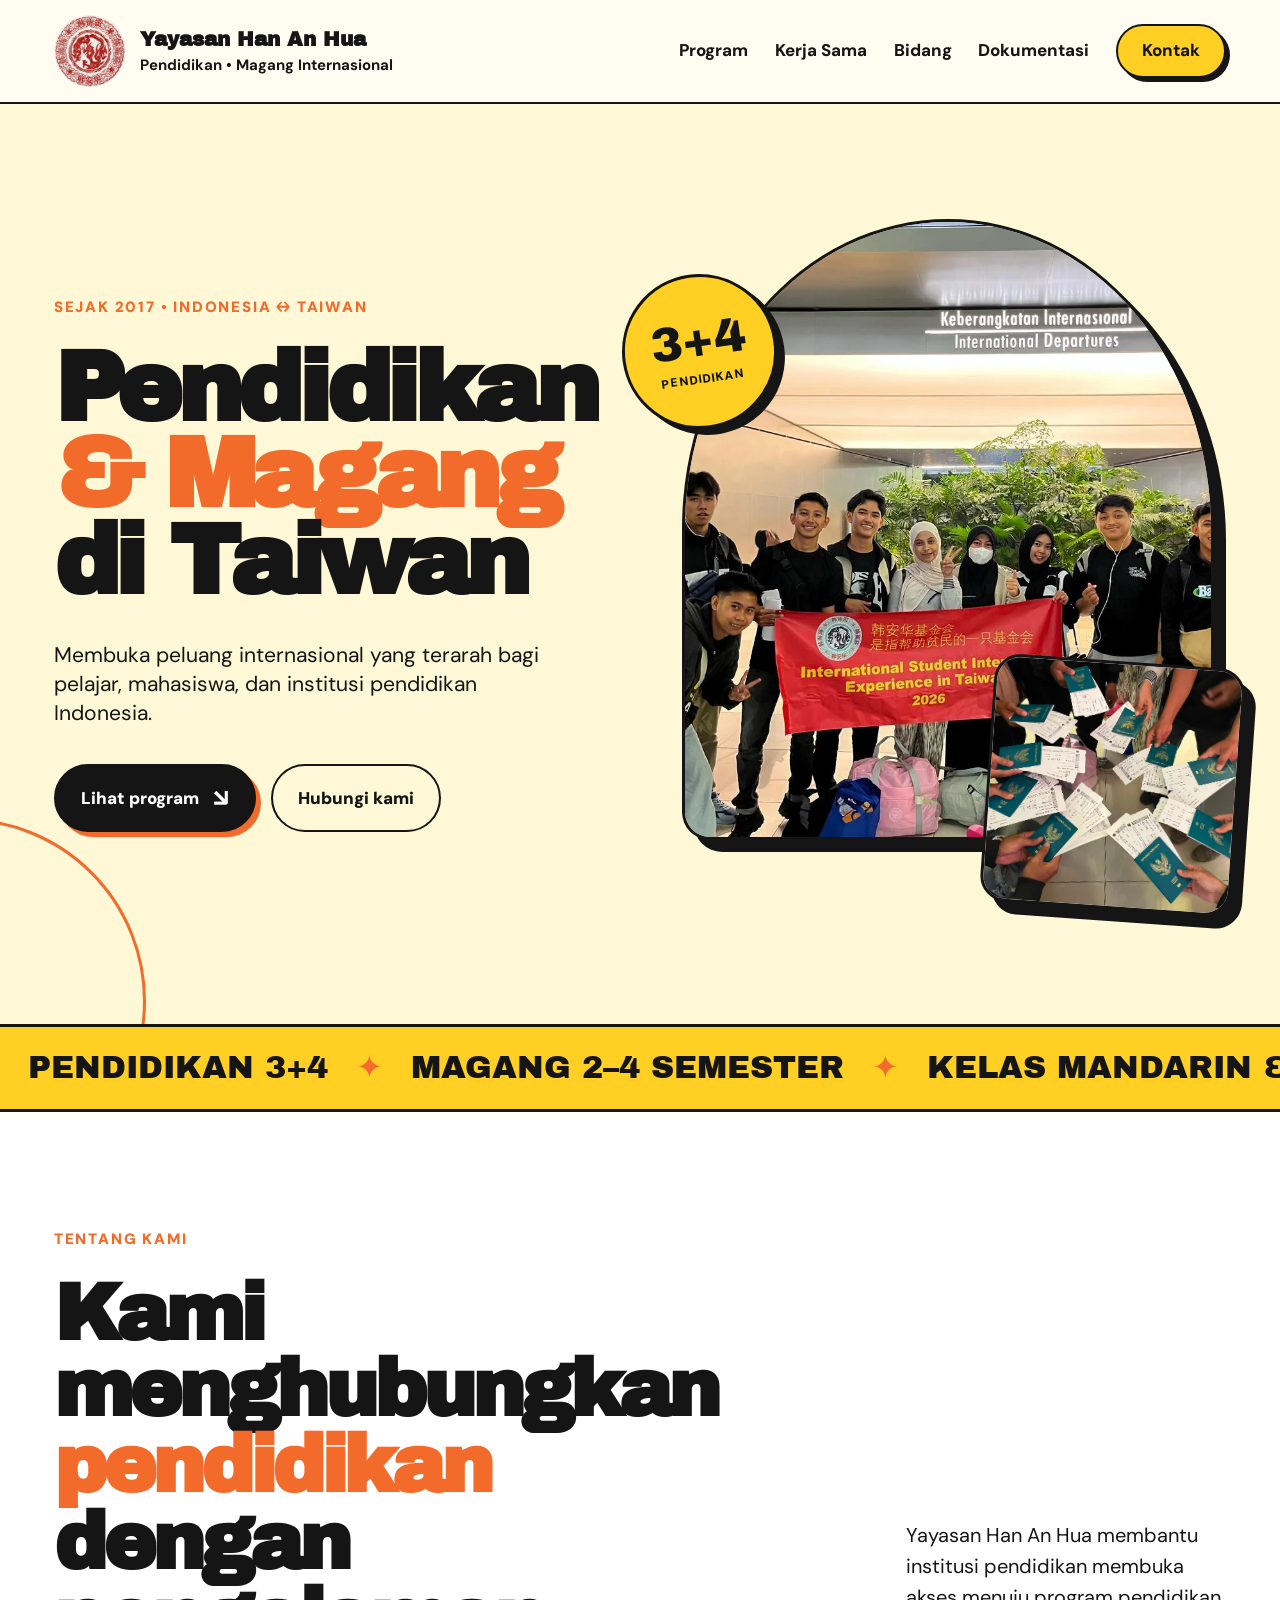
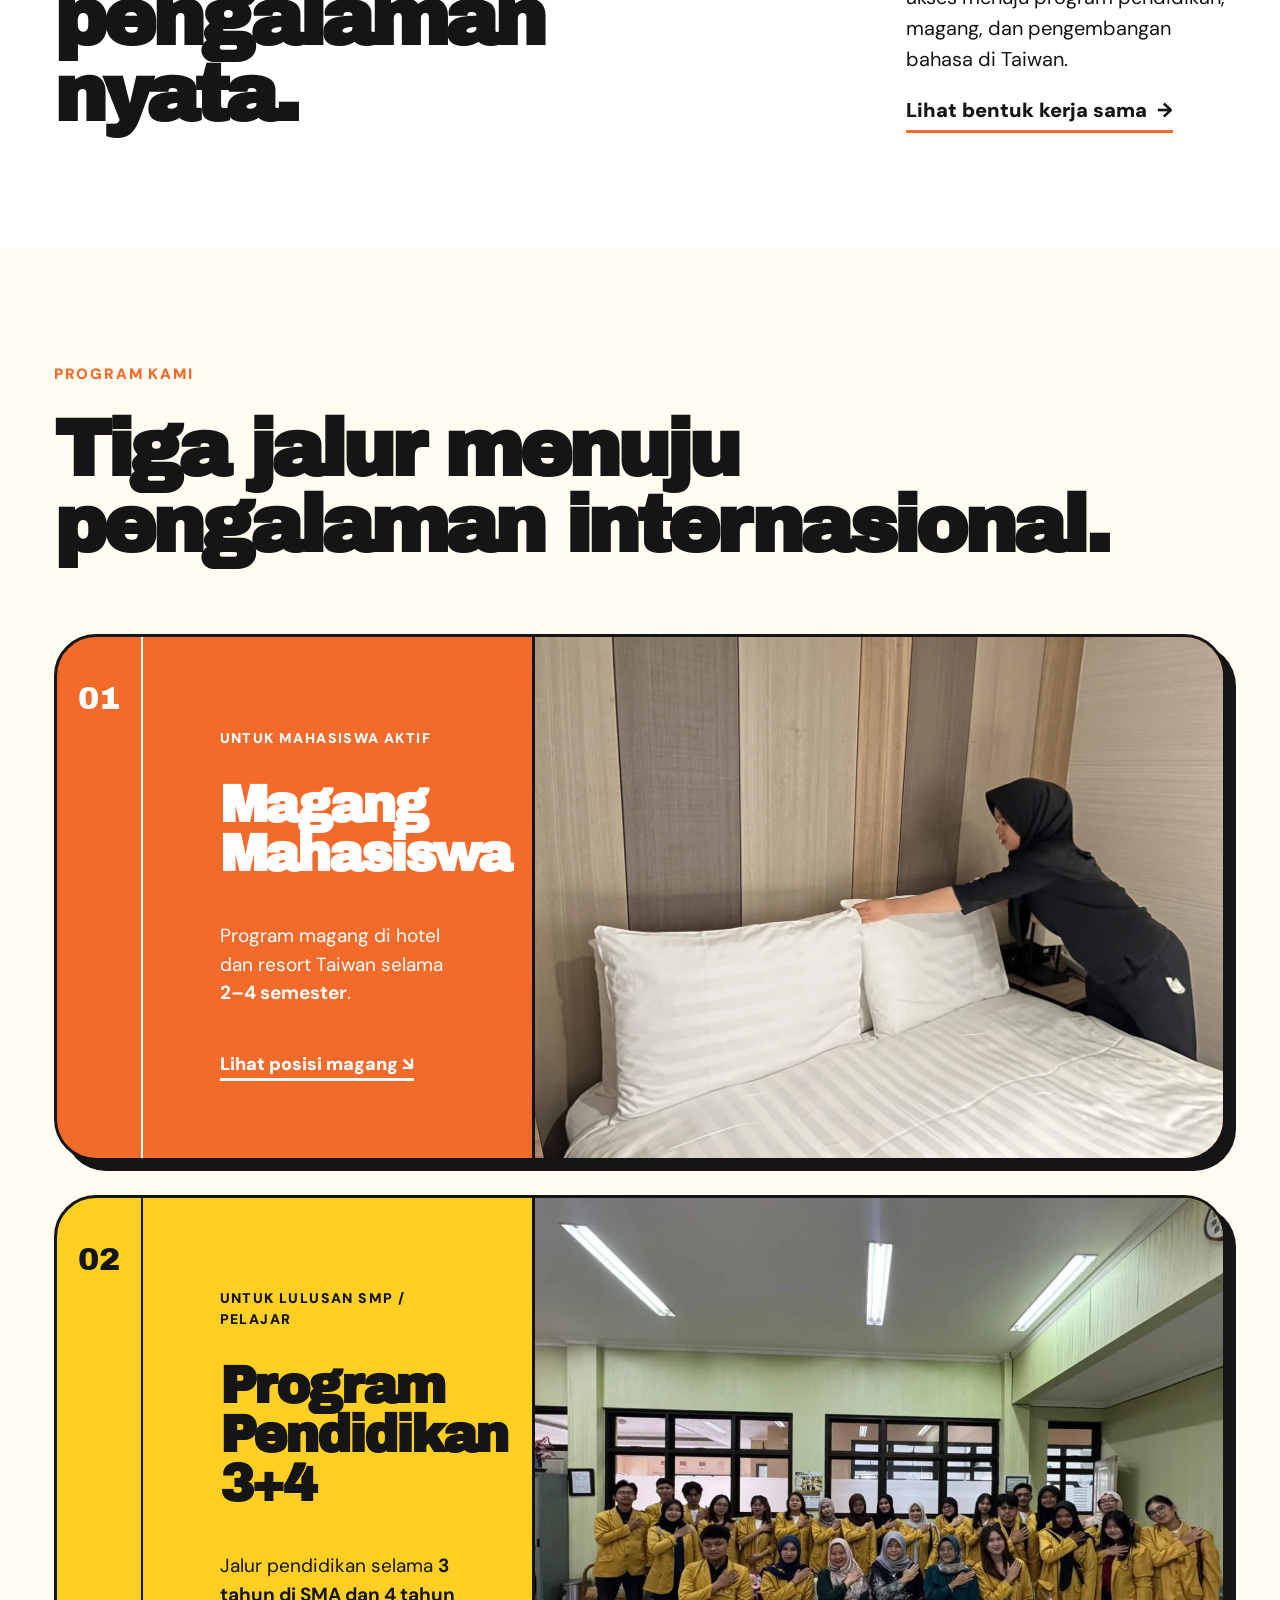
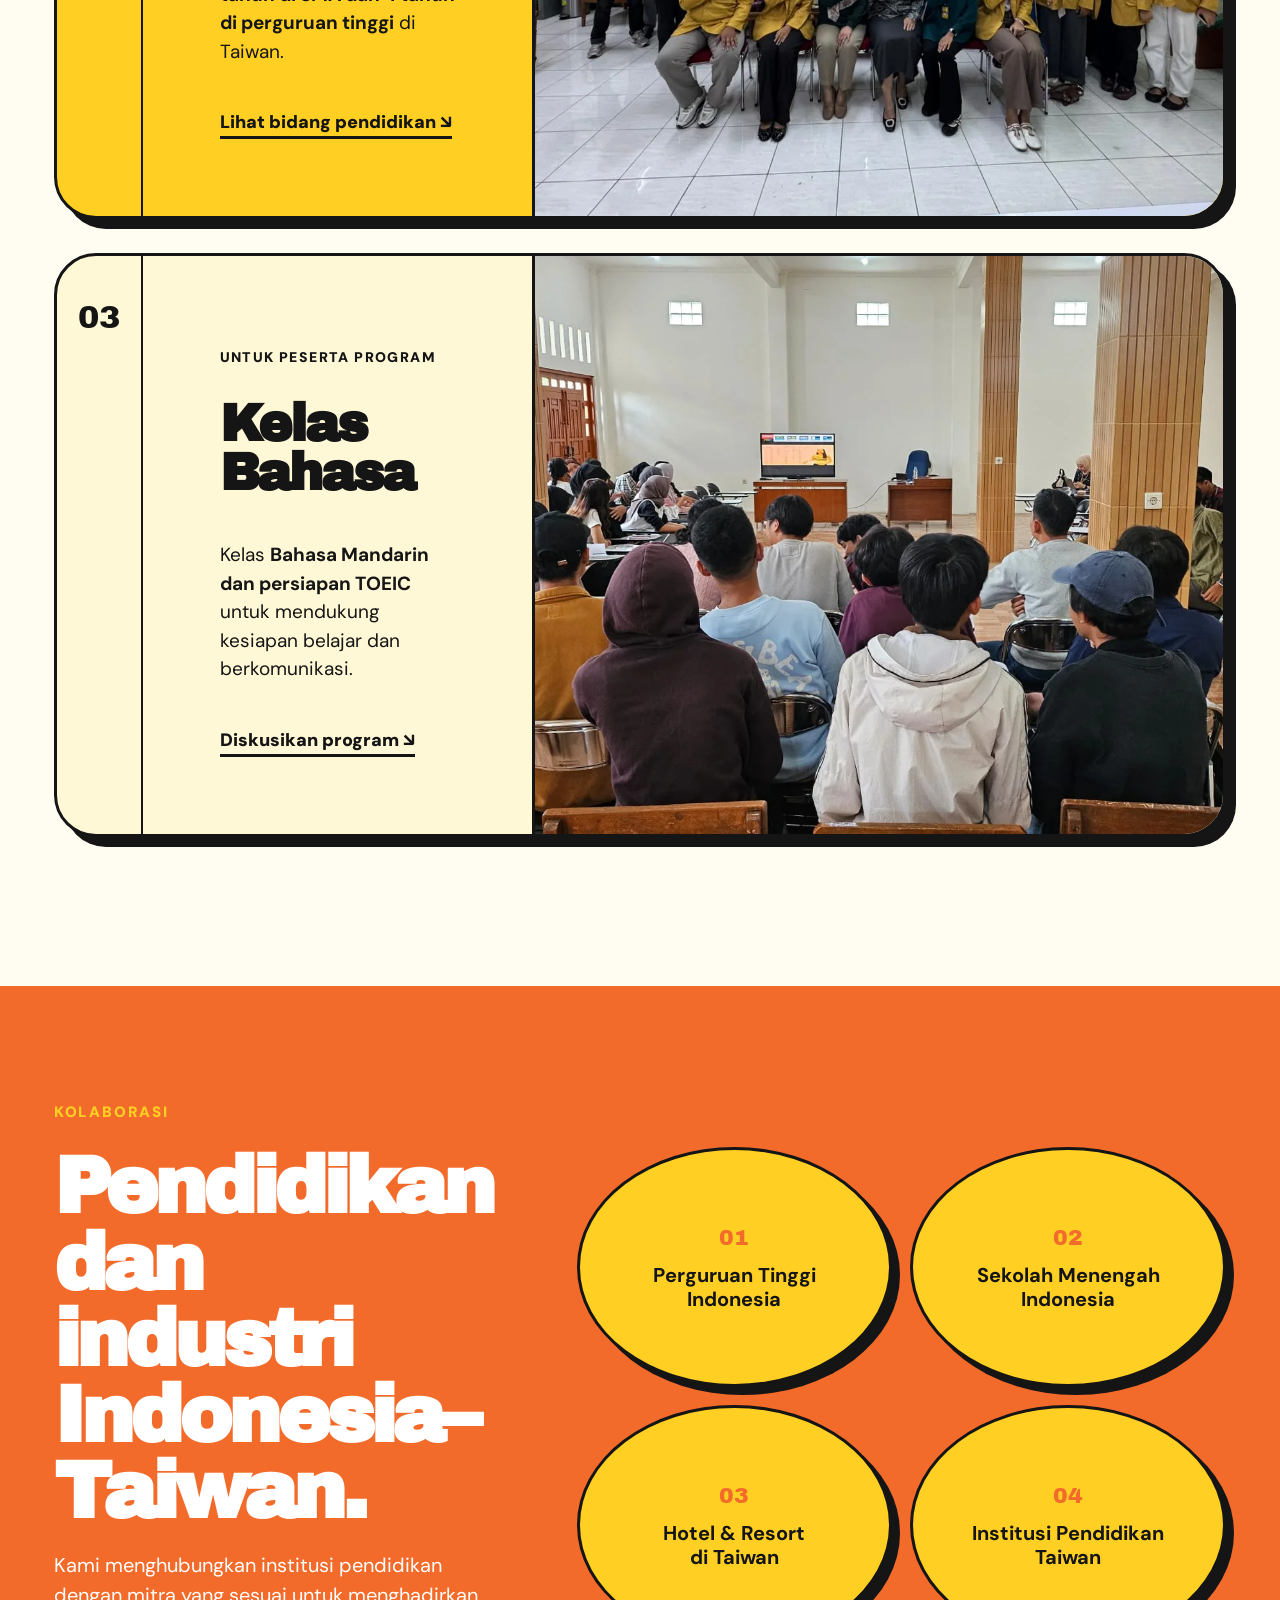
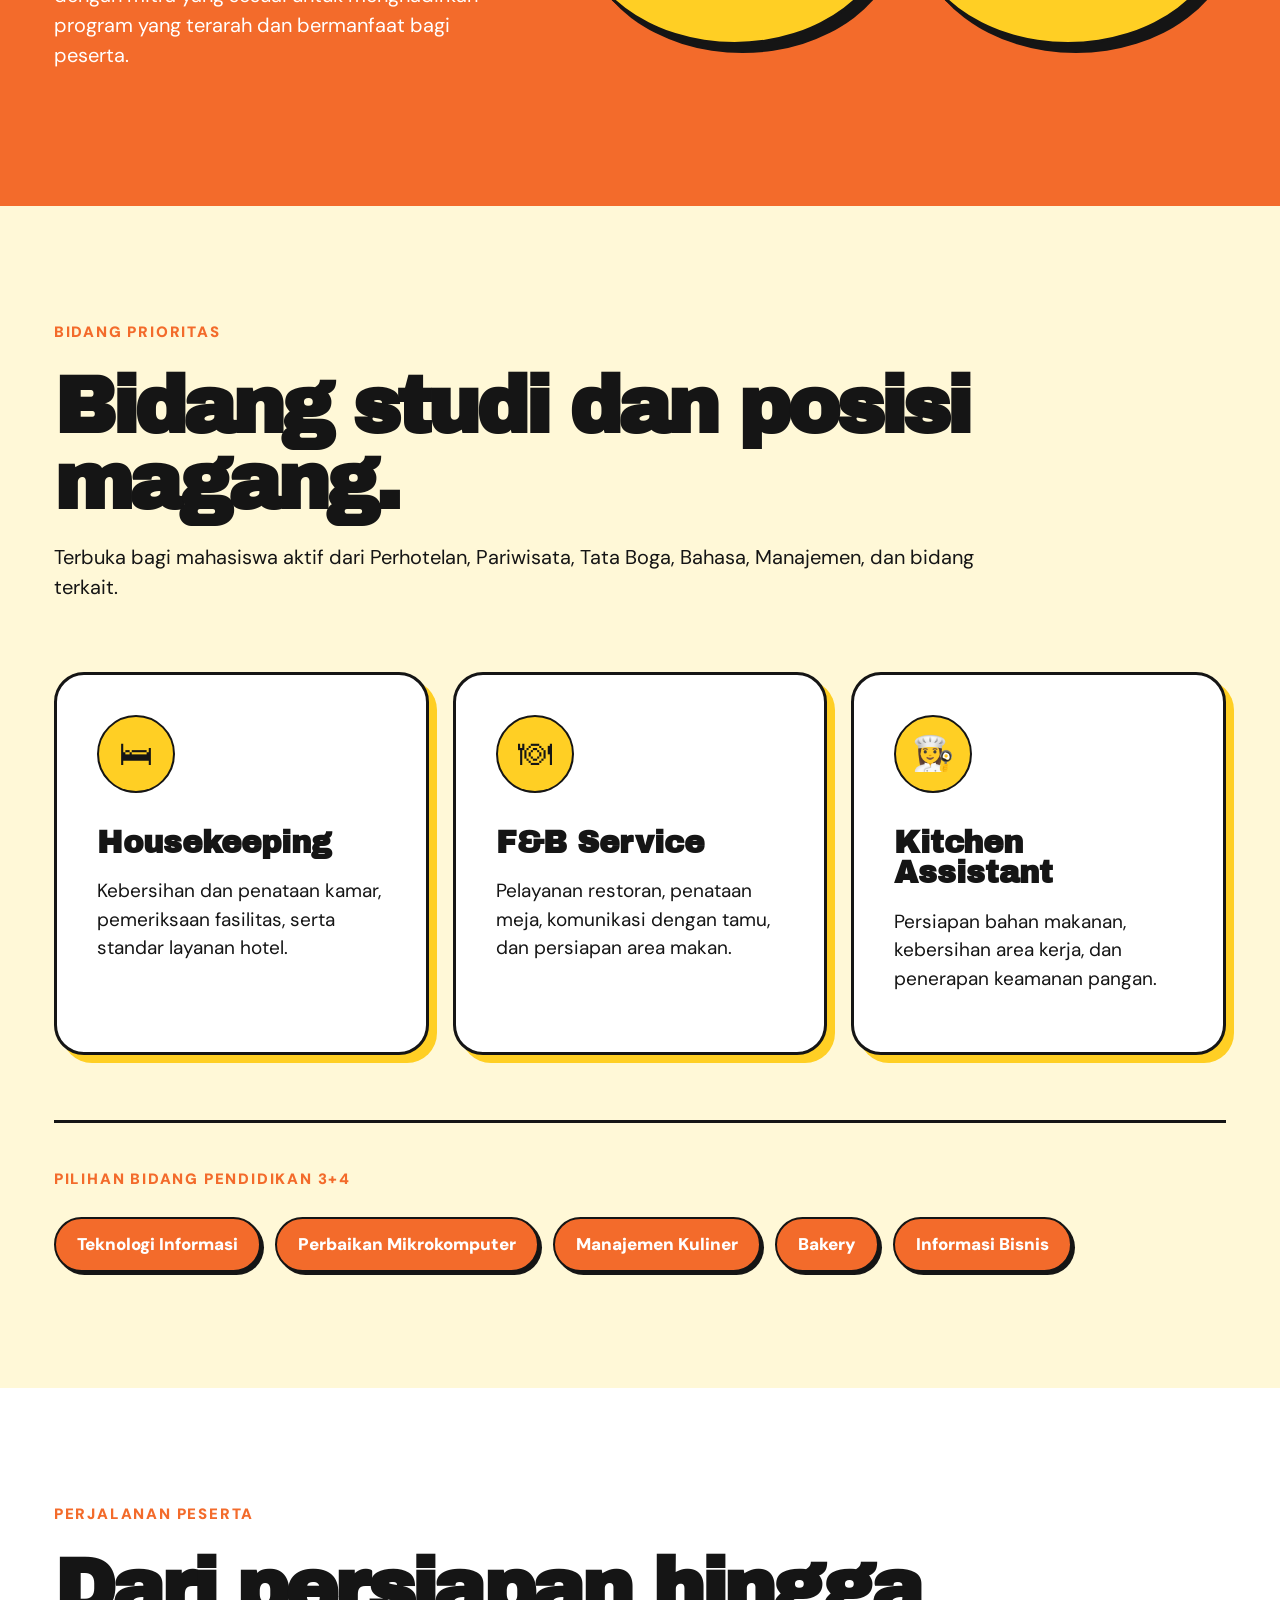
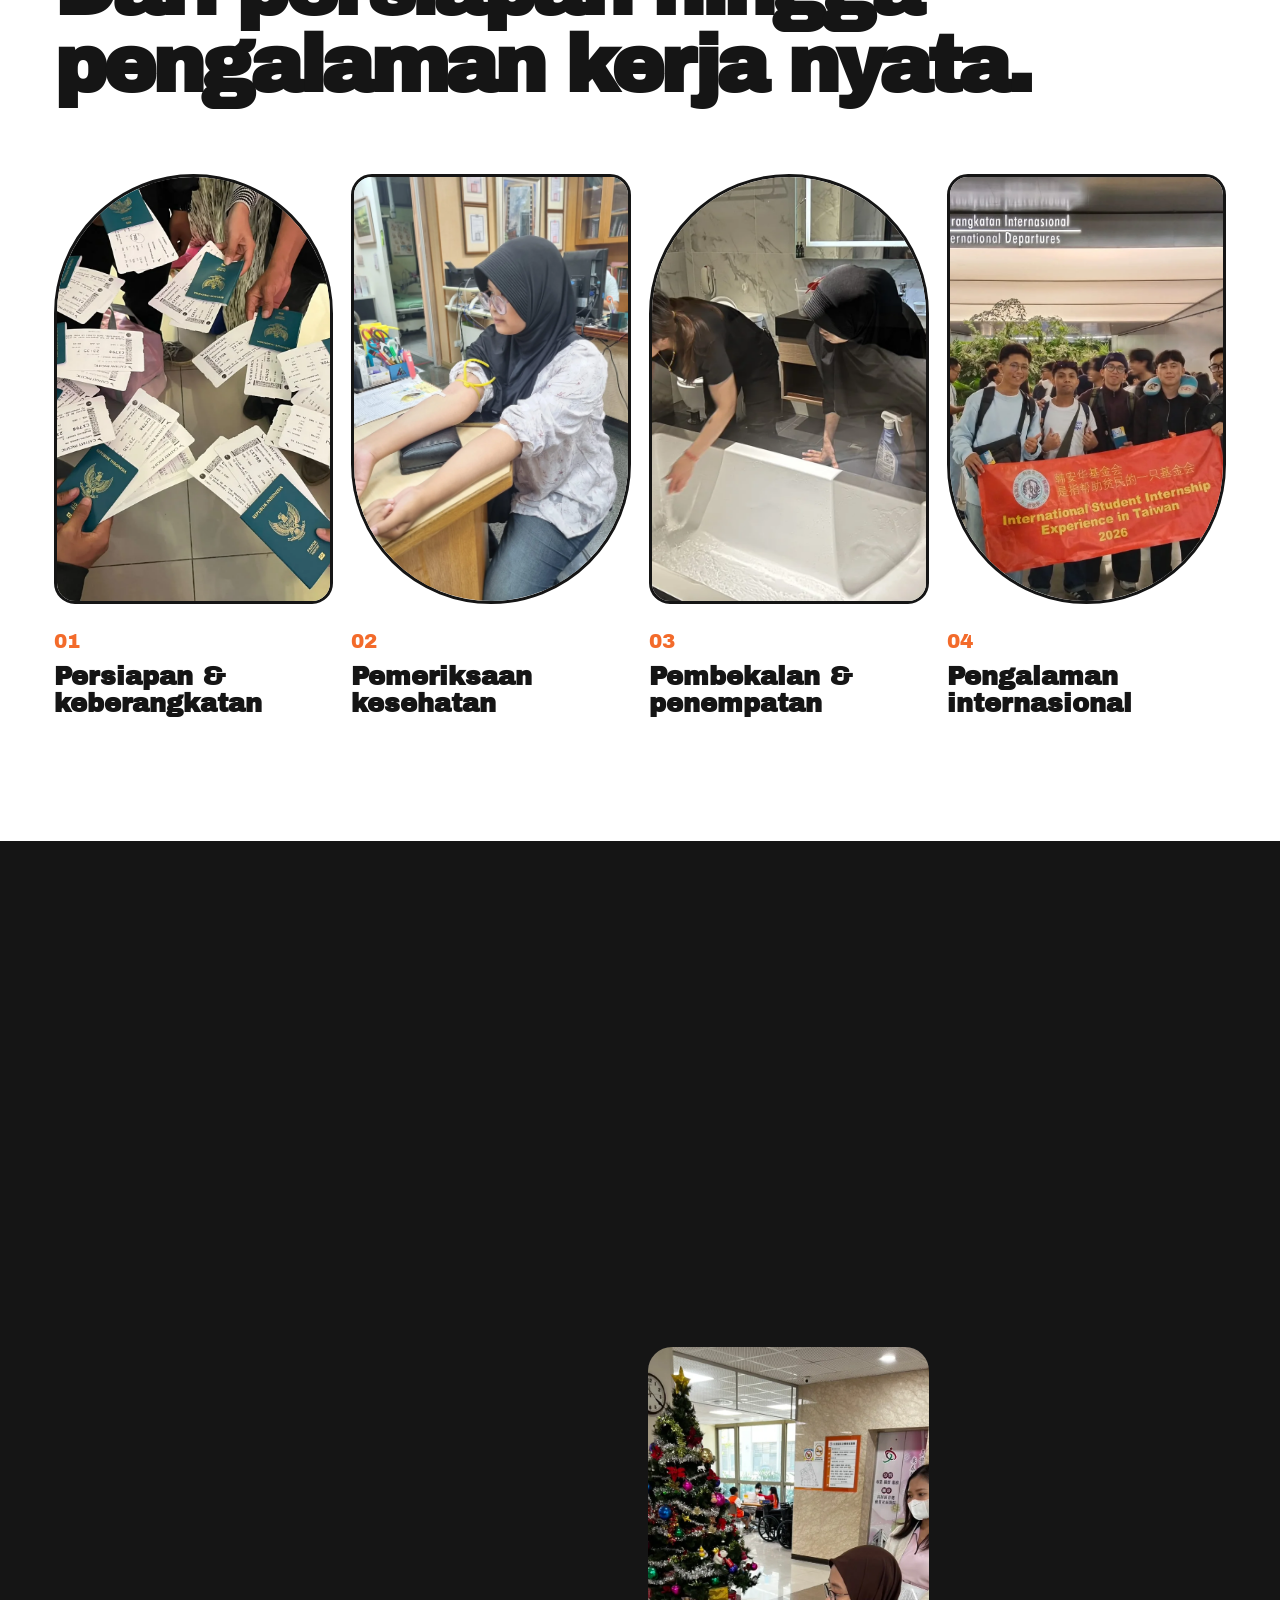
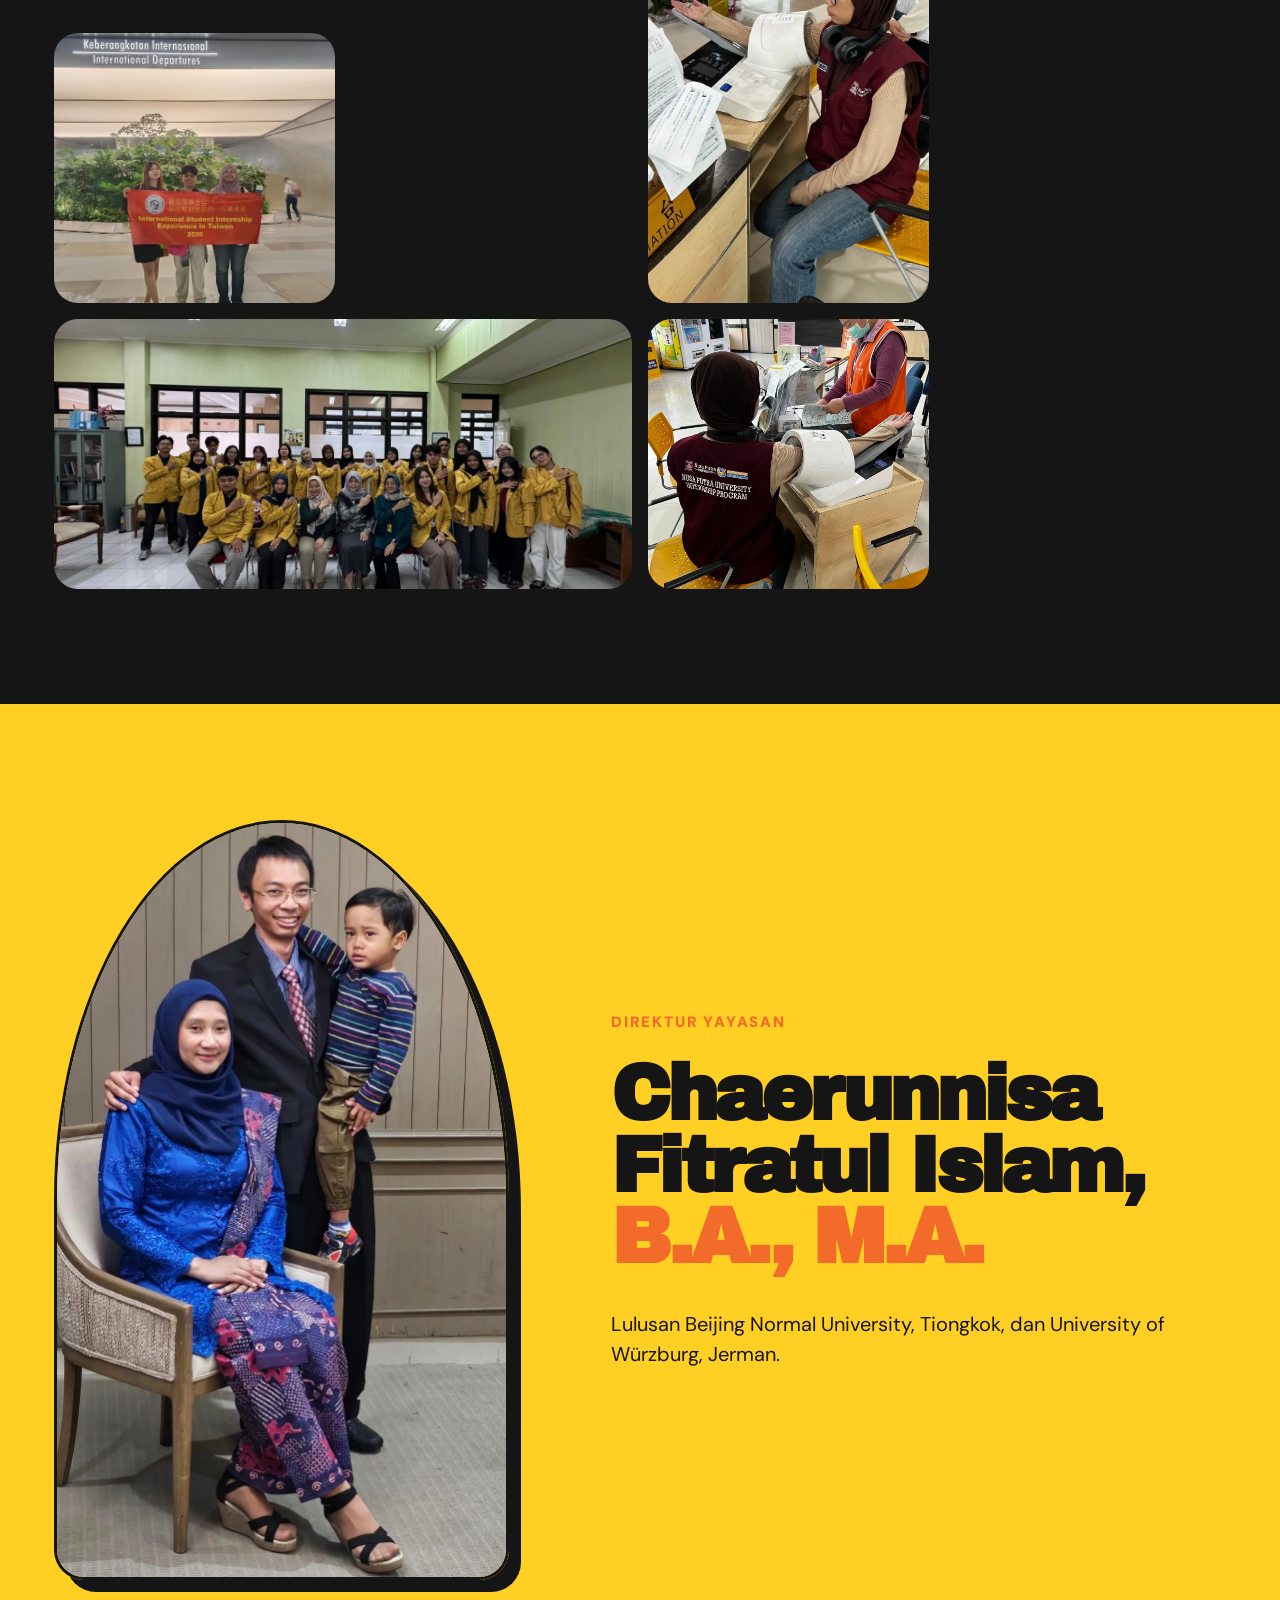
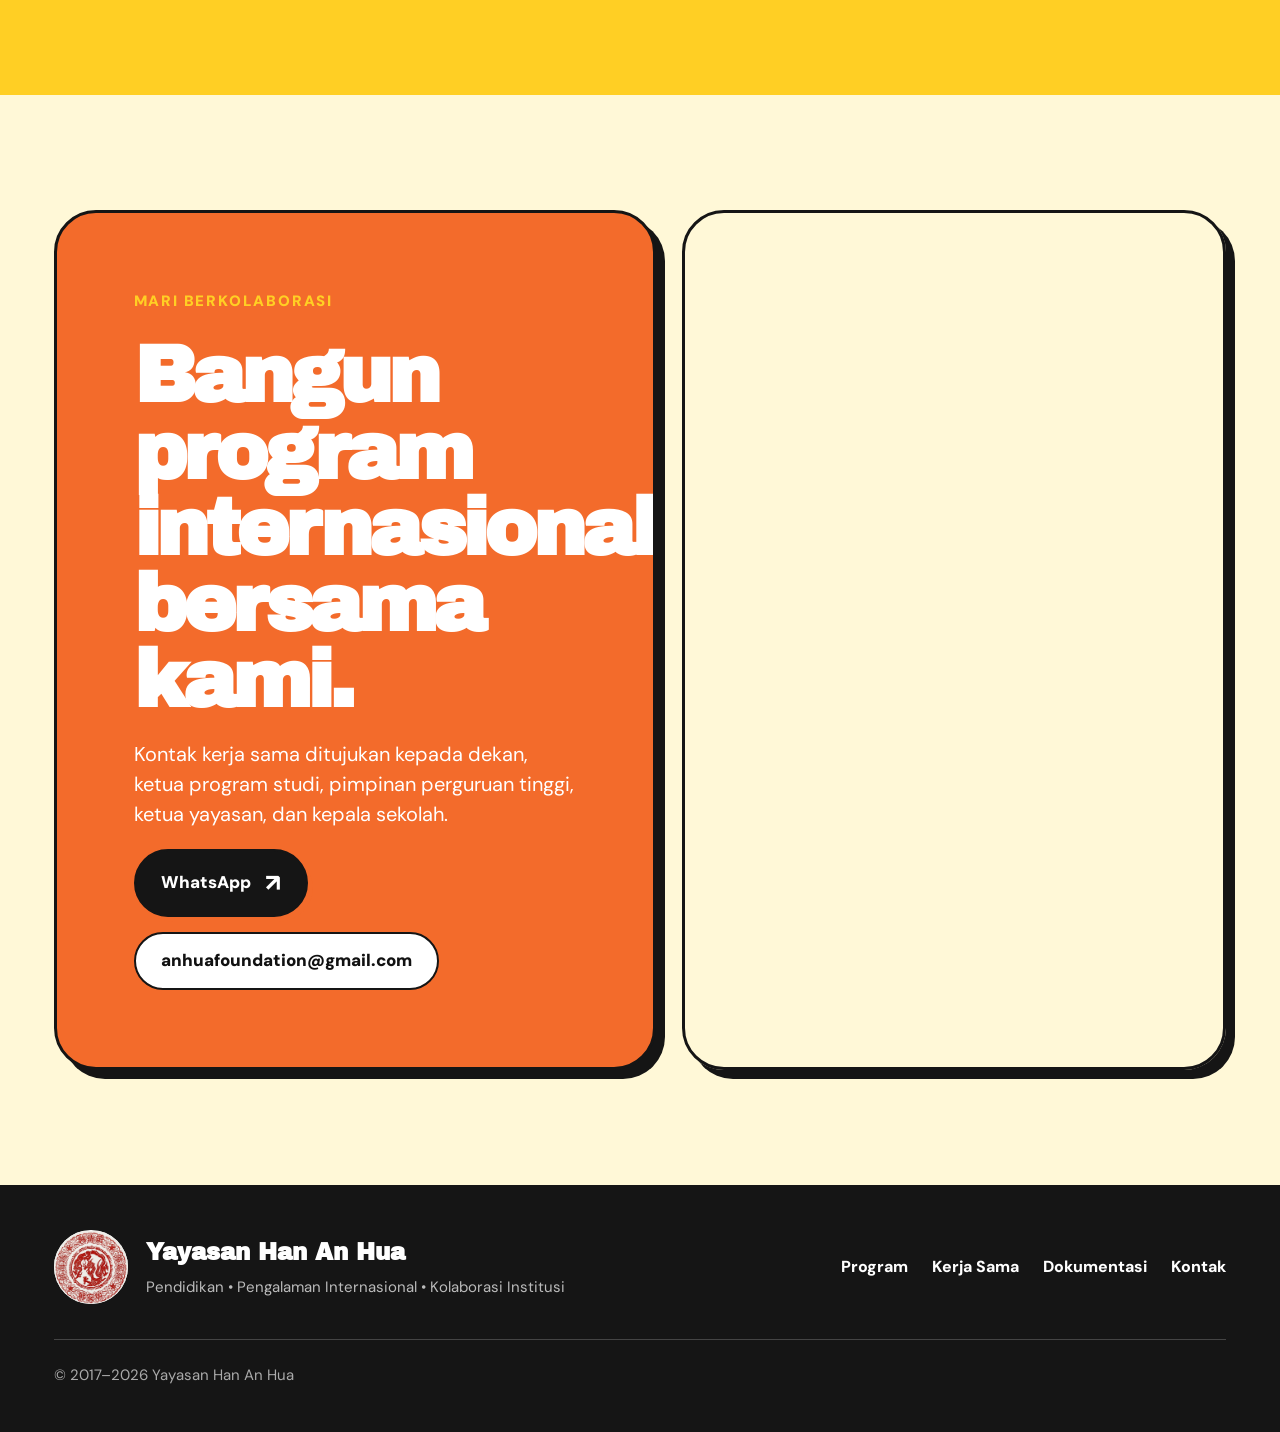
==== commit 54f02c15: "Add files via upload" ====
--- a/index.html
+++ b/index.html
@@ -1,318 +1,255 @@
 <!doctype html>
 <html lang="id">
 <head>
-  <meta charset="utf-8" />
-  <meta name="viewport" content="width=device-width, initial-scale=1" />
-  <meta name="description" content="Han An Hua Foundation membangun kerja sama institusi pendidikan Indonesia-Taiwan untuk program magang mahasiswa aktif dan jalur pendidikan siswa sekolah menengah." />
-  <meta name="theme-color" content="#07182f" />
-  <meta property="og:title" content="Han An Hua Foundation" />
-  <meta property="og:description" content="Kerja sama institusi pendidikan Indonesia-Taiwan." />
-  <meta property="og:type" content="website" />
-  <title>Han An Hua Foundation - Indonesia × Taiwan</title>
-  <link rel="icon" href="assets/favicon.svg" type="image/svg+xml" />
-  <link rel="stylesheet" href="assets/styles.css" />
-  <script defer src="assets/script.js"></script>
+  <meta charset="utf-8">
+  <meta name="viewport" content="width=device-width, initial-scale=1">
+  <meta name="description" content="Yayasan Han An Hua membuka peluang pendidikan 3+4, magang mahasiswa, dan pengembangan bahasa di Taiwan melalui kerja sama institusi.">
+  <meta name="theme-color" content="#ffcf24">
+  <title>Yayasan Han An Hua | Pendidikan & Magang di Taiwan</title>
+  <link rel="preconnect" href="https://fonts.googleapis.com">
+  <link rel="preconnect" href="https://fonts.gstatic.com" crossorigin>
+  <link href="https://fonts.googleapis.com/css2?family=Archivo+Black&family=DM+Sans:wght@400;500;600;700;800;900&display=swap" rel="stylesheet">
+  <link rel="stylesheet" href="styles.css">
 </head>
 <body>
-  <div class="scroll-progress" aria-hidden="true"><span></span></div>
-  <a class="skip-link" href="#main">Lewati ke konten utama</a>
+  <div class="progress" aria-hidden="true"><span></span></div>
+  <a class="skip-link" href="#main">Lewati ke isi utama</a>
 
   <header class="site-header" id="top">
-    <nav class="nav shell" aria-label="Navigasi utama">
-      <a class="brand" href="#top" aria-label="Han An Hua Foundation, beranda">
-        <img src="assets/brand-logo.svg" alt="Logo Han An Hua Foundation" />
-        <span><strong>Han An Hua</strong><small>Foundation</small></span>
-      </a>
-
-      <button class="menu-toggle" type="button" aria-expanded="false" aria-controls="nav-links" aria-label="Buka menu">
-        <span></span><span></span><span></span>
-      </button>
-
-      <div class="nav-links" id="nav-links">
-        <a href="#program">Program</a>
-        <a href="#kolaborasi">Mitra</a>
-        <a href="#jurusan">Jurusan</a>
-        <a href="#dokumentasi">Dokumentasi</a>
-        <a href="#lokasi">Lokasi</a>
-        <a class="nav-cta" target="_blank" rel="noopener noreferrer" href="https://wa.me/6287827185656?text=Halo%20Han%20An%20Hua%20Foundation.%20Saya%20%5BNama%2FJabatan%5D%20dari%20%5BNama%20Institusi%5D.%20Kami%20ingin%20mendiskusikan%20peluang%20kerja%20sama%20program%20Taiwan.">Hubungi Kami</a>
-      </div>
+    <a class="brand" href="#top" aria-label="Yayasan Han An Hua — kembali ke atas">
+      <img src="assets/logo.webp" alt="Logo Yayasan Han An Hua" width="72" height="72">
+      <span class="brand-copy">
+        <strong>Yayasan Han An Hua</strong>
+        <small>Pendidikan • Magang Internasional</small>
+      </span>
+    </a>
+    <button class="menu-toggle" type="button" aria-expanded="false" aria-controls="site-nav">
+      <span></span><span></span><span></span><b>Menu</b>
+    </button>
+    <nav class="site-nav" id="site-nav" aria-label="Navigasi utama">
+      <a href="#program">Program</a>
+      <a href="#kolaborasi">Kerja Sama</a>
+      <a href="#bidang">Bidang</a>
+      <a href="#dokumentasi">Dokumentasi</a>
+      <a class="nav-cta" href="#kontak">Kontak</a>
     </nav>
   </header>
 
   <main id="main">
-    <section class="hero">
-      <div class="hero-orb hero-orb-one" aria-hidden="true"></div>
-      <div class="hero-orb hero-orb-two" aria-hidden="true"></div>
-      <div class="shell hero-grid">
-        <div class="hero-copy reveal">
-          <p class="eyebrow"><span></span> Indonesia-Taiwan</p>
-          <h1>Kolaborasi pendidikan untuk <em>pengalaman internasional.</em></h1>
-          <p class="hero-lead">Han An Hua Foundation menghubungkan institusi pendidikan Indonesia dengan program magang dan pendidikan di Taiwan.</p>
-          <div class="hero-actions">
-            <a class="button button-primary" target="_blank" rel="noopener noreferrer" href="https://wa.me/6287827185656?text=Halo%20Han%20An%20Hua%20Foundation.%20Saya%20%5BNama%2FJabatan%5D%20dari%20%5BNama%20Institusi%5D.%20Kami%20ingin%20mendiskusikan%20peluang%20kerja%20sama%20program%20Taiwan.">Ajukan Kerja Sama <span aria-hidden="true">↗</span></a>
-            <a class="button button-ghost" href="#program">Lihat Program</a>
-          </div>
-          <p class="audience-note">Khusus Dekan, Kaprodi, pimpinan perguruan tinggi, ketua yayasan, kepala sekolah, dan unit kerja sama.</p>
-        </div>
-
-        <div class="hero-visual reveal" data-delay="120">
-          <div class="photo-stage" data-photo-stage aria-label="Dokumentasi Han An Hua Foundation">
-            <figure class="photo-slide is-active" data-slide>
-              <img src="assets/photos/success-checkin.webp" alt="Peserta program Han An Hua Foundation di terminal keberangkatan" fetchpriority="high" />
-              <figcaption><small>Han An Hua Foundation</small><strong>Perjalanan dimulai bersama</strong></figcaption>
-            </figure>
-            <figure class="photo-slide" data-slide>
-              <img src="assets/photos/activity-room-preparation.webp" alt="Praktik penyiapan kamar hotel" />
-              <figcaption><small>Praktik Industri</small><strong>Belajar langsung di lingkungan hotel</strong></figcaption>
-            </figure>
-            <figure class="photo-slide" data-slide>
-              <img src="assets/photos/activity-fnb.webp" alt="Praktik food and beverage" />
-              <figcaption><small>Food &amp; Beverage</small><strong>Keterampilan pelayanan dan kerja tim</strong></figcaption>
-            </figure>
-            <figure class="photo-slide" data-slide>
-              <img src="assets/photos/hotel-caesar.webp" alt="Hotel di Taiwan dalam jejaring program" />
-              <figcaption><small>Mitra Industri</small><strong>Pengalaman di hotel dan resort Taiwan</strong></figcaption>
-            </figure>
-            <figure class="photo-slide" data-slide>
-              <img src="assets/photos/program-school-fields.webp" alt="Bidang pendidikan vokasi untuk siswa sekolah menengah" />
-              <figcaption><small>Jalur Pendidikan</small><strong>Program vokasi untuk siswa sekolah menengah</strong></figcaption>
-            </figure>
-            <div class="stage-logo"><img src="assets/brand-logo.svg" alt="" /><span>Han An Hua<br /><strong>Foundation</strong></span></div>
-            <div class="stage-dots" aria-label="Pilih foto">
-              <button class="is-active" type="button" data-slide-to="0" aria-label="Foto 1"></button>
-              <button type="button" data-slide-to="1" aria-label="Foto 2"></button>
-              <button type="button" data-slide-to="2" aria-label="Foto 3"></button>
-              <button type="button" data-slide-to="3" aria-label="Foto 4"></button>
-              <button type="button" data-slide-to="4" aria-label="Foto 5"></button>
-            </div>
-          </div>
-        </div>
-      </div>
-
-      <div class="shell audience-strip" aria-label="Sasaran kerja sama">
-        <span>Perguruan Tinggi</span><i></i><span>Sekolah Menengah</span><i></i><span>Hotel &amp; Resort</span><i></i><span>Institusi Taiwan</span>
-      </div>
-    </section>
-
-    <section class="section intro">
-      <div class="shell intro-grid">
-        <div class="section-heading reveal">
-          <p class="kicker">Tentang Kami</p>
-          <h2>Kerja sama yang jelas. Program yang nyata.</h2>
-        </div>
-        <div class="intro-copy reveal" data-delay="80">
-          <p>Kami mendampingi institusi dalam membangun program internasional yang relevan, terarah, dan berkelanjutan.</p>
-          <div class="mini-points">
-            <span><b>01</b> Komunikasi antarinstitusi</span>
-            <span><b>02</b> Program sesuai bidang studi</span>
-            <span><b>03</b> Pendampingan di Taiwan</span>
-          </div>
-        </div>
-      </div>
-    </section>
-
-    <section class="section programs" id="program">
-      <div class="shell">
-        <div class="section-heading centered reveal">
-          <p class="kicker">Program Kami</p>
-          <h2>Dua program utama.</h2>
-        </div>
-
-        <div class="program-grid">
-          <article class="program-card reveal">
-            <img src="assets/photos/hero-training.webp" alt="Mahasiswa menjalani praktik industri hospitality" loading="lazy" />
-            <div class="program-overlay"></div>
-            <div class="program-content">
-              <span class="program-number">01</span>
-              <small>Mahasiswa Aktif</small>
-              <h3>Magang Internasional</h3>
-              <p>Pengalaman kerja langsung di hotel dan resort Taiwan untuk mengembangkan keterampilan, disiplin, komunikasi, dan pelayanan.</p>
-              <div class="tags"><span>Housekeeping</span><span>F&amp;B Service</span><span>Kitchen Assistant</span></div>
-            </div>
-          </article>
-
-          <article class="program-card reveal" data-delay="100">
-            <img src="assets/photos/program-school-fields.webp" alt="Bidang pendidikan untuk siswa sekolah menengah" loading="lazy" />
-            <div class="program-overlay"></div>
-            <div class="program-content">
-              <span class="program-number">02</span>
-              <small>Siswa Sekolah Menengah</small>
-              <h3>Jalur Pendidikan Taiwan</h3>
-              <p>Program pendidikan vokasi yang menggabungkan bahasa, keterampilan, dan kesiapan melanjutkan studi.</p>
-              <div class="tags"><span>AI &amp; IT</span><span>Komputer</span><span>Hospitality</span><span>Kuliner</span><span>Bisnis</span></div>
-            </div>
-          </article>
-        </div>
-      </div>
-    </section>
-
-    <section class="section collaboration" id="kolaborasi">
-      <div class="shell">
-        <div class="section-heading split reveal">
-          <div><p class="kicker">Kerja Sama</p><h2>Siapa yang bekerja sama dengan kami?</h2></div>
-          <p>Program dijalankan melalui kerja sama resmi antara institusi pendidikan Indonesia, Han An Hua Foundation, dan mitra di Taiwan.</p>
-        </div>
-
-        <div class="collab-types">
-          <article class="reveal"><span>01</span><h3>Institusi Pendidikan Indonesia</h3><p>Universitas, politeknik, akademi, sekolah menengah, dan yayasan pendidikan.</p></article>
-          <article class="reveal" data-delay="70"><span>02</span><h3>Han An Hua Foundation</h3><p>Penghubung komunikasi, koordinasi program, dan pendampingan peserta.</p></article>
-          <article class="reveal" data-delay="140"><span>03</span><h3>Mitra di Taiwan</h3><p>Hotel, resort, dan institusi pendidikan yang mendukung pelaksanaan program.</p></article>
-        </div>
-
-        <div class="hotel-heading reveal">
-          <div><small>Contoh jejaring program</small><h3>Hotel &amp; Resort di Taiwan</h3></div>
-          <p>Mitra dan penempatan mengikuti kebutuhan serta ketersediaan program.</p>
-        </div>
-
-        <div class="hotel-grid">
-          <article class="hotel-card reveal">
-            <img src="assets/photos/hotel-shangrila.webp" alt="Shangri-La Tainan" loading="lazy" />
-            <div><small>Tainan</small><strong>Shangri-La Tainan</strong></div>
-          </article>
-          <article class="hotel-card reveal" data-delay="50">
-            <img src="assets/photos/hotel-caesar.webp" alt="Caesar Park Kenting" loading="lazy" />
-            <div><small>Kenting</small><strong>Caesar Park Kenting</strong></div>
-          </article>
-          <article class="hotel-card reveal" data-delay="100">
-            <img src="assets/photos/hotel-howard.webp" alt="Howard Beach Resort Kenting" loading="lazy" />
-            <div><small>Kenting</small><strong>Howard Beach Resort</strong></div>
-          </article>
-          <article class="hotel-card reveal" data-delay="150">
-            <img src="assets/photos/hotel-hresort.webp" alt="H Resort Taiwan" loading="lazy" />
-            <div><small>Pingtung</small><strong>H Resort</strong></div>
-          </article>
-          <article class="hotel-card reveal" data-delay="200">
-            <img src="assets/photos/hotel-golden.webp" alt="Golden Tulip FAB" loading="lazy" />
-            <div><small>New Taipei</small><strong>Golden Tulip FAB</strong></div>
-          </article>
-        </div>
-      </div>
-    </section>
-
-    <section class="section majors" id="jurusan">
-      <div class="shell majors-grid">
-        <div class="majors-copy reveal">
-          <p class="kicker light">Jurusan Prioritas</p>
-          <h2>Bidang studi yang kami butuhkan.</h2>
-          <p>Program magang diprioritaskan bagi mahasiswa aktif dari bidang yang relevan dengan industri hospitality.</p>
-          <div class="major-list">
-            <span>Perhotelan &amp; Pariwisata</span>
-            <span>Tata Boga &amp; Kuliner</span>
-            <span>Manajemen &amp; Bisnis</span>
-            <span>Bahasa Inggris &amp; Mandarin</span>
-          </div>
-          <a class="button button-light" target="_blank" rel="noopener noreferrer" href="https://wa.me/6287827185656?text=Halo%20Han%20An%20Hua%20Foundation.%20Saya%20%5BNama%2FJabatan%5D%20dari%20%5BNama%20Institusi%5D.%20Kami%20ingin%20menanyakan%20kesesuaian%20program%20studi%20untuk%20program%20magang%20Taiwan.">Tanyakan Kesesuaian Jurusan</a>
-        </div>
-
-        <div class="role-cards">
-          <article class="role-card reveal" data-delay="60">
-            <span>01</span><div><h3>Housekeeping</h3><p>Persiapan kamar, perlengkapan, kebersihan, dan standar operasional hotel.</p></div>
-          </article>
-          <article class="role-card reveal" data-delay="120">
-            <span>02</span><div><h3>F&amp;B Service</h3><p>Penataan meja, pelayanan restoran, komunikasi dengan tamu, dan kerja tim.</p></div>
-          </article>
-          <article class="role-card reveal" data-delay="180">
-            <span>03</span><div><h3>Kitchen Assistant</h3><p>Persiapan bahan, penyajian, kebersihan, dan alur kerja dapur profesional.</p></div>
-          </article>
-        </div>
-      </div>
-    </section>
-
-    <section class="section documentation" id="dokumentasi">
-      <div class="shell">
-        <div class="section-heading split reveal">
-          <div><p class="kicker">Dokumentasi</p><h2>Bukti kegiatan program.</h2></div>
-          <p>Keberangkatan, pendampingan, pemeriksaan kesehatan, dan praktik langsung di Taiwan.</p>
-        </div>
-
-        <div class="gallery">
-          <button class="gallery-card gallery-wide reveal" type="button" data-lightbox="assets/photos/success-checkin.webp" data-caption="Peserta Han An Hua Foundation di terminal keberangkatan">
-            <img src="assets/photos/success-checkin.webp" alt="Peserta Han An Hua Foundation di terminal keberangkatan" loading="lazy" /><span><small>Keberangkatan</small><strong>Memulai perjalanan bersama</strong></span>
-          </button>
-          <button class="gallery-card gallery-tall reveal" data-delay="40" type="button" data-lightbox="assets/photos/activity-housekeeping.webp" data-caption="Praktik housekeeping di lingkungan hotel">
-            <img src="assets/photos/activity-housekeeping.webp" alt="Praktik housekeeping" loading="lazy" /><span><small>Housekeeping</small><strong>Belajar langsung di hotel</strong></span>
-          </button>
-          <button class="gallery-card reveal" data-delay="80" type="button" data-lightbox="assets/photos/proof-campus-group.webp" data-caption="Persiapan peserta bersama institusi pendidikan">
-            <img src="assets/photos/proof-campus-group.webp" alt="Peserta bersama institusi pendidikan" loading="lazy" /><span><small>Institusi</small><strong>Persiapan peserta</strong></span>
-          </button>
-          <button class="gallery-card reveal" data-delay="120" type="button" data-lightbox="assets/photos/proof-health-check.webp" data-caption="Pemeriksaan kesehatan peserta di Taiwan">
-            <img src="assets/photos/proof-health-check.webp" alt="Pemeriksaan kesehatan peserta" loading="lazy" /><span><small>Pendampingan</small><strong>Pemeriksaan kesehatan</strong></span>
-          </button>
-          <button class="gallery-card reveal" data-delay="160" type="button" data-lightbox="assets/photos/activity-kitchen.webp" data-caption="Aktivitas peserta di bagian kitchen">
-            <img src="assets/photos/activity-kitchen.webp" alt="Aktivitas kitchen" loading="lazy" /><span><small>Kitchen</small><strong>Ritme kerja profesional</strong></span>
-          </button>
-          <button class="gallery-card gallery-wide reveal" data-delay="200" type="button" data-lightbox="assets/photos/activity-fnb.webp" data-caption="Aktivitas food and beverage">
-            <img src="assets/photos/activity-fnb.webp" alt="Aktivitas food and beverage" loading="lazy" /><span><small>F&amp;B Service</small><strong>Pelayanan dan kerja tim</strong></span>
-          </button>
-          <button class="gallery-card reveal" data-delay="240" type="button" data-lightbox="assets/photos/activity-glass-cleaning.webp" data-caption="Praktik kebersihan area hotel">
-            <img src="assets/photos/activity-glass-cleaning.webp" alt="Praktik kebersihan area hotel" loading="lazy" /><span><small>Praktik</small><strong>Standar kebersihan hotel</strong></span>
-          </button>
-          <button class="gallery-card reveal" data-delay="280" type="button" data-lightbox="assets/photos/proof-medical-lab.webp" data-caption="Tahap pemeriksaan peserta setelah tiba di Taiwan">
-            <img src="assets/photos/proof-medical-lab.webp" alt="Pemeriksaan peserta di fasilitas kesehatan" loading="lazy" /><span><small>Kedatangan</small><strong>Dukungan sejak awal</strong></span>
-          </button>
-          <button class="gallery-card gallery-wide reveal" data-delay="320" type="button" data-lightbox="assets/photos/success-group.webp" data-caption="Peserta Han An Hua Foundation tiba di Taiwan">
-            <img src="assets/photos/success-group.webp" alt="Peserta Han An Hua Foundation tiba di Taiwan" loading="lazy" /><span><small>Taiwan</small><strong>Tiba dan siap memulai program</strong></span>
-          </button>
-          <button class="gallery-card reveal" data-delay="360" type="button" data-lightbox="assets/photos/success-terminal.webp" data-caption="Dokumentasi keberangkatan peserta Han An Hua Foundation">
-            <img src="assets/photos/success-terminal.webp" alt="Dokumentasi keberangkatan peserta" loading="lazy" /><span><small>Dokumentasi</small><strong>Perjalanan peserta</strong></span>
-          </button>
-        </div>
-      </div>
-    </section>
-
-    <section class="section contact" id="kontak">
-      <div class="shell contact-panel reveal">
-        <div class="contact-copy">
-          <p class="kicker light">Kontak Institusi</p>
-          <h2>Mari mulai pembicaraan kerja sama.</h2>
-          <p>Kontak ini ditujukan untuk Dekan, Kaprodi, Rektor atau pimpinan perguruan tinggi, ketua yayasan, kepala sekolah, dan unit kerja sama.</p>
-        </div>
-        <div class="contact-action">
-          <a class="whatsapp-button" target="_blank" rel="noopener noreferrer" href="https://wa.me/6287827185656?text=Halo%20Han%20An%20Hua%20Foundation.%20Saya%20%5BNama%2FJabatan%5D%20dari%20%5BNama%20Institusi%5D.%20Kami%20ingin%20mendiskusikan%20peluang%20kerja%20sama%20program%20Taiwan.">
-            <span class="wa-mark" aria-hidden="true">◉</span>
-            <span><small>WhatsApp Kerja Sama</small><strong>+62 878-2718-5656</strong></span>
-            <b aria-hidden="true">↗</b>
-          </a>
-          <p>Tidak perlu mengisi formulir. Pendaftaran mahasiswa tidak dilakukan langsung melalui website.</p>
-        </div>
+    <section class="hero section-pad">
+      <div class="hero-copy reveal">
+        <p class="eyebrow">SEJAK 2017 • INDONESIA ↔ TAIWAN</p>
+        <h1>Pendidikan<br><span>&amp; Magang</span><br>di Taiwan</h1>
+        <p class="hero-lead">Membuka peluang internasional yang terarah bagi pelajar, mahasiswa, dan institusi pendidikan Indonesia.</p>
+        <div class="hero-actions">
+          <a class="button button-dark" href="#program">Lihat program <span>↘</span></a>
+          <a class="button button-ghost" href="https://wa.me/6287827185656?text=Halo%20Yayasan%20Han%20An%20Hua%2C%20saya%20mewakili%20institusi%20pendidikan%20dan%20ingin%20mendiskusikan%20peluang%20kerja%20sama." target="_blank" rel="noopener">Hubungi kami</a>
+        </div>
+      </div>
+
+      <div class="hero-collage reveal" data-delay="120">
+        <figure class="hero-photo hero-photo-main">
+          <img src="assets/hero-departure.webp" alt="Peserta program magang internasional sebelum keberangkatan ke Taiwan" fetchpriority="high">
+        </figure>
+        <figure class="hero-photo hero-photo-small">
+          <img src="assets/hero-passports.webp" alt="Paspor dan tiket penerbangan para peserta" fetchpriority="high">
+        </figure>
+        <div class="hero-badge" aria-label="Program berlangsung di Taiwan">
+          <span>3+4</span>
+          <small>PENDIDIKAN</small>
+        </div>
+      </div>
+    </section>
+
+    <div class="marquee" aria-hidden="true">
+      <div class="marquee-track">
+        <span>PENDIDIKAN 3+4</span><i>✦</i><span>MAGANG 2–4 SEMESTER</span><i>✦</i><span>KELAS MANDARIN & TOEIC</span><i>✦</i>
+        <span>PENDIDIKAN 3+4</span><i>✦</i><span>MAGANG 2–4 SEMESTER</span><i>✦</i><span>KELAS MANDARIN & TOEIC</span><i>✦</i>
+      </div>
+    </div>
+
+    <section class="statement section-pad">
+      <p class="eyebrow reveal">TENTANG KAMI</p>
+      <div class="statement-grid">
+        <h2 class="display reveal">Kami menghubungkan <em>pendidikan</em> dengan pengalaman nyata.</h2>
+        <div class="statement-copy reveal" data-delay="120">
+          <p>Yayasan Han An Hua membantu institusi pendidikan membuka akses menuju program pendidikan, magang, dan pengembangan bahasa di Taiwan.</p>
+          <a class="text-link" href="#kolaborasi">Lihat bentuk kerja sama <span>→</span></a>
+        </div>
+      </div>
+    </section>
+
+    <section class="programs section-pad" id="program">
+      <div class="section-heading reveal">
+        <p class="eyebrow">PROGRAM KAMI</p>
+        <h2 class="display">Tiga jalur menuju pengalaman internasional.</h2>
+      </div>
+
+      <article class="program-card program-orange reveal">
+        <div class="program-number">01</div>
+        <div class="program-copy">
+          <p class="card-kicker">UNTUK MAHASISWA AKTIF</p>
+          <h3>Magang Mahasiswa</h3>
+          <p>Program magang di hotel dan resort Taiwan selama <strong>2–4 semester</strong>.</p>
+          <a href="#bidang">Lihat posisi magang <span>↘</span></a>
+        </div>
+        <figure><img src="assets/hotel-bed.webp" alt="Peserta mempraktikkan penataan kamar hotel" loading="lazy"></figure>
+      </article>
+
+      <article class="program-card program-yellow reveal">
+        <div class="program-number">02</div>
+        <div class="program-copy">
+          <p class="card-kicker">UNTUK LULUSAN SMP / PELAJAR</p>
+          <h3>Program Pendidikan 3+4</h3>
+          <p>Jalur pendidikan selama <strong>3 tahun di SMA dan 4 tahun di perguruan tinggi</strong> di Taiwan.</p>
+          <a href="#bidang">Lihat bidang pendidikan <span>↘</span></a>
+        </div>
+        <figure><img src="assets/education-group.webp" alt="Mahasiswa dan pendamping institusi pendidikan" loading="lazy"></figure>
+      </article>
+
+      <article class="program-card program-cream reveal">
+        <div class="program-number">03</div>
+        <div class="program-copy">
+          <p class="card-kicker">UNTUK PESERTA PROGRAM</p>
+          <h3>Kelas Bahasa</h3>
+          <p>Kelas <strong>Bahasa Mandarin dan persiapan TOEIC</strong> untuk mendukung kesiapan belajar dan berkomunikasi.</p>
+          <a href="#kontak">Diskusikan program <span>↘</span></a>
+        </div>
+        <figure><img src="assets/classroom.webp" alt="Kegiatan pembelajaran dan pembekalan peserta" loading="lazy"></figure>
+      </article>
+    </section>
+
+    <section class="collaboration section-pad" id="kolaborasi">
+      <div class="collab-intro reveal">
+        <p class="eyebrow eyebrow-light">KOLABORASI</p>
+        <h2 class="display display-light">Pendidikan dan industri Indonesia–Taiwan.</h2>
+        <p>Kami menghubungkan institusi pendidikan dengan mitra yang sesuai untuk menghadirkan program yang terarah dan bermanfaat bagi peserta.</p>
+      </div>
+      <div class="collab-wheel reveal" data-delay="100">
+        <div class="collab-item"><span>01</span><strong>Perguruan Tinggi<br>Indonesia</strong></div>
+        <div class="collab-item"><span>02</span><strong>Sekolah Menengah<br>Indonesia</strong></div>
+        <div class="collab-item"><span>03</span><strong>Hotel & Resort<br>di Taiwan</strong></div>
+        <div class="collab-item"><span>04</span><strong>Institusi Pendidikan<br>Taiwan</strong></div>
+      </div>
+    </section>
+
+    <section class="fields section-pad" id="bidang">
+      <div class="fields-head reveal">
+        <p class="eyebrow">BIDANG PRIORITAS</p>
+        <h2 class="display">Bidang studi dan posisi magang.</h2>
+        <p>Terbuka bagi mahasiswa aktif dari Perhotelan, Pariwisata, Tata Boga, Bahasa, Manajemen, dan bidang terkait.</p>
+      </div>
+
+      <div class="field-grid">
+        <article class="field-card reveal">
+          <span class="field-icon">🛏</span>
+          <h3>Housekeeping</h3>
+          <p>Kebersihan dan penataan kamar, pemeriksaan fasilitas, serta standar layanan hotel.</p>
+        </article>
+        <article class="field-card reveal" data-delay="90">
+          <span class="field-icon">🍽</span>
+          <h3>F&amp;B Service</h3>
+          <p>Pelayanan restoran, penataan meja, komunikasi dengan tamu, dan persiapan area makan.</p>
+        </article>
+        <article class="field-card reveal" data-delay="180">
+          <span class="field-icon">👩‍🍳</span>
+          <h3>Kitchen Assistant</h3>
+          <p>Persiapan bahan makanan, kebersihan area kerja, dan penerapan keamanan pangan.</p>
+        </article>
+      </div>
+
+      <div class="study-strip reveal">
+        <p class="eyebrow">PILIHAN BIDANG PENDIDIKAN 3+4</p>
+        <div class="study-list">
+          <span>Teknologi Informasi</span><span>Perbaikan Mikrokomputer</span><span>Manajemen Kuliner</span><span>Bakery</span><span>Informasi Bisnis</span>
+        </div>
+      </div>
+    </section>
+
+    <section class="journey section-pad">
+      <div class="section-heading reveal">
+        <p class="eyebrow">PERJALANAN PESERTA</p>
+        <h2 class="display">Dari persiapan hingga pengalaman kerja nyata.</h2>
+      </div>
+      <div class="journey-grid">
+        <article class="journey-step reveal">
+          <figure><img src="assets/passports.webp" alt="Paspor dan tiket peserta" loading="lazy"></figure>
+          <span>01</span><h3>Persiapan & keberangkatan</h3>
+        </article>
+        <article class="journey-step reveal" data-delay="80">
+          <figure><img src="assets/medical-check.webp" alt="Pemeriksaan kesehatan peserta" loading="lazy"></figure>
+          <span>02</span><h3>Pemeriksaan kesehatan</h3>
+        </article>
+        <article class="journey-step reveal" data-delay="160">
+          <figure><img src="assets/hotel-bathroom.webp" alt="Pelatihan kerja di lingkungan hotel" loading="lazy"></figure>
+          <span>03</span><h3>Pembekalan & penempatan</h3>
+        </article>
+        <article class="journey-step reveal" data-delay="240">
+          <figure><img src="assets/airport-team.webp" alt="Peserta magang internasional di bandara" loading="lazy"></figure>
+          <span>04</span><h3>Pengalaman internasional</h3>
+        </article>
+      </div>
+    </section>
+
+    <section class="gallery section-pad" id="dokumentasi">
+      <div class="gallery-head reveal">
+        <p class="eyebrow eyebrow-light">DOKUMENTASI</p>
+        <h2 class="display display-light">Kegiatan nyata.<br>Pengalaman nyata.</h2>
+        <p>Klik foto untuk melihat lebih besar.</p>
+      </div>
+      <div class="gallery-grid">
+        <button class="gallery-item wide reveal" data-full="assets/departure-group.webp" aria-label="Buka foto keberangkatan peserta"><img src="assets/departure-group.webp" alt="Kelompok peserta sebelum keberangkatan internasional" loading="lazy"></button>
+        <button class="gallery-item tall reveal" data-full="assets/health-check-front.webp" aria-label="Buka foto pemeriksaan kesehatan"><img src="assets/health-check-front.webp" alt="Pemeriksaan kesehatan peserta di Taiwan" loading="lazy"></button>
+        <button class="gallery-item reveal" data-full="assets/community-group.webp" aria-label="Buka foto kegiatan kelompok"><img src="assets/community-group.webp" alt="Kegiatan kelompok peserta" loading="lazy"></button>
+        <button class="gallery-item reveal" data-full="assets/airport-three.webp" aria-label="Buka foto keberangkatan tiga peserta"><img src="assets/airport-three.webp" alt="Tiga peserta di area keberangkatan internasional" loading="lazy"></button>
+        <button class="gallery-item wide reveal" data-full="assets/education-group.webp" aria-label="Buka foto kegiatan institusi"><img src="assets/education-group.webp" alt="Mahasiswa bersama pendamping institusi" loading="lazy"></button>
+        <button class="gallery-item reveal" data-full="assets/health-check-back.webp" aria-label="Buka foto pemeriksaan kesehatan lanjutan"><img src="assets/health-check-back.webp" alt="Pemeriksaan tekanan darah peserta" loading="lazy"></button>
+      </div>
+    </section>
+
+    <section class="director section-pad">
+      <div class="director-photo reveal">
+        <img src="assets/director.webp" alt="Chaerunnisa Fitratul Islam, Direktur Yayasan Han An Hua" loading="lazy">
+      </div>
+      <div class="director-copy reveal" data-delay="100">
+        <p class="eyebrow">DIREKTUR YAYASAN</p>
+        <h2>Chaerunnisa<br>Fitratul Islam,<br><span>B.A., M.A.</span></h2>
+        <p>Lulusan Beijing Normal University, Tiongkok, dan University of Würzburg, Jerman.</p>
+      </div>
+    </section>
+
+    <section class="contact section-pad" id="kontak">
+      <div class="contact-card reveal">
+        <p class="eyebrow">MARI BERKOLABORASI</p>
+        <h2 class="display">Bangun program internasional bersama kami.</h2>
+        <p>Kontak kerja sama ditujukan kepada dekan, ketua program studi, pimpinan perguruan tinggi, ketua yayasan, dan kepala sekolah.</p>
+        <div class="contact-actions">
+          <a class="button button-dark" href="https://wa.me/6287827185656?text=Halo%20Yayasan%20Han%20An%20Hua%2C%20saya%20mewakili%20institusi%20pendidikan%20dan%20ingin%20mendiskusikan%20peluang%20kerja%20sama." target="_blank" rel="noopener">WhatsApp <span>↗</span></a>
+          <a class="button button-ghost" href="mailto:anhuafoundation@gmail.com">anhuafoundation@gmail.com</a>
+        </div>
+      </div>
+      <div class="contact-map reveal" data-delay="120">
+        <iframe title="Lokasi Yayasan Han An Hua" src="https://www.google.com/maps?q=Yayasan%20Han%20An%20Hua&output=embed" loading="lazy" referrerpolicy="no-referrer-when-downgrade"></iframe>
       </div>
     </section>
   </main>
 
-  <section class="map-section" id="lokasi" aria-label="Lokasi Han An Hua Foundation">
-    <div class="shell map-panel reveal">
-      <div class="map-copy">
-        <img src="assets/brand-logo.svg" alt="Logo Han An Hua Foundation" />
-        <p class="kicker light">Lokasi</p>
-        <h2>Han An Hua Foundation</h2>
-        <p>Lihat lokasi dan informasi publik kami di Google Maps.</p>
-        <a class="button button-light" target="_blank" rel="noopener noreferrer" href="https://www.google.com/maps/place/Yayasan+Han+An+Hua+%E9%9F%93%E5%AE%89%E8%8F%AF%E9%87%91%E5%9F%BA%E6%9C%83/data=!4m2!3m1!1s0x0:0xccb8f34516329d2a?sa=X&ved=1t:2428&ictx=111">Buka Google Maps</a>
-      </div>
-      <div class="map-frame">
-        <iframe title="Peta lokasi Han An Hua Foundation" loading="lazy" referrerpolicy="no-referrer-when-downgrade" src="https://www.google.com/maps?q=Yayasan%20Han%20An%20Hua&output=embed"></iframe>
-      </div>
+  <footer class="site-footer">
+    <div class="footer-brand">
+      <img src="assets/logo.webp" alt="" width="74" height="74">
+      <div><strong>Yayasan Han An Hua</strong><small>Pendidikan • Pengalaman Internasional • Kolaborasi Institusi</small></div>
     </div>
-  </section>
-
-  <footer class="site-footer">
-    <div class="shell footer-main">
-      <div class="footer-brand">
-        <a class="brand" href="#top"><img src="assets/brand-logo.svg" alt="Logo Han An Hua Foundation" /><span><strong>Han An Hua</strong><small>Foundation</small></span></a>
-        <p>Jembatan pendidikan Indonesia-Taiwan.</p>
-      </div>
-      <div class="footer-links">
-        <div><strong>Informasi</strong><a href="#program">Program</a><a href="#kolaborasi">Mitra</a><a href="#jurusan">Jurusan</a><a href="#dokumentasi">Dokumentasi</a></div>
-        <div><strong>Hubungi</strong><a target="_blank" rel="noopener noreferrer" href="https://wa.me/6287827185656?text=Halo%20Han%20An%20Hua%20Foundation.%20Saya%20mewakili%20institusi%20pendidikan%20dan%20ingin%20mendiskusikan%20peluang%20kerja%20sama.">WhatsApp</a><a href="mailto:anhuafoundation@gmail.com">Email</a><a href="#lokasi">Lokasi</a></div>
-      </div>
+    <div class="footer-links">
+      <a href="#program">Program</a><a href="#kolaborasi">Kerja Sama</a><a href="#dokumentasi">Dokumentasi</a><a href="#kontak">Kontak</a>
     </div>
-    <div class="shell footer-bottom"><span>© <span id="year"></span> Han An Hua Foundation.</span><span>Informasi program disampaikan langsung kepada institusi.</span></div>
+    <p>© 2017–2026 Yayasan Han An Hua</p>
   </footer>
 
-  <a class="whatsapp-float" target="_blank" rel="noopener noreferrer" href="https://wa.me/6287827185656?text=Halo%20Han%20An%20Hua%20Foundation.%20Saya%20mewakili%20institusi%20pendidikan%20dan%20ingin%20mendiskusikan%20peluang%20kerja%20sama." aria-label="Hubungi Han An Hua Foundation melalui WhatsApp"><span>◉</span><strong>WhatsApp</strong></a>
-
-  <dialog class="lightbox" id="lightbox" aria-label="Foto dokumentasi diperbesar">
+  <dialog class="lightbox" aria-label="Tampilan foto dokumentasi">
     <button class="lightbox-close" type="button" aria-label="Tutup foto">×</button>
-    <figure><img src="" alt="" /><figcaption></figcaption></figure>
+    <img src="" alt="Foto dokumentasi diperbesar">
   </dialog>
+
+  <script src="script.js"></script>
 </body>
 </html>
--- a/styles.css
+++ b/styles.css
@@ -0,0 +1,54 @@
+:root {
+  --yellow:#ffcf24;
+  --orange:#f36b2b;
+  --ink:#151515;
+  --cream:#fff8d7;
+  --paper:#fffdf2;
+  --white:#fff;
+  --muted:#554a3a;
+  --line:2px solid var(--ink);
+  --radius:30px;
+  --max:1480px;
+  --pad:clamp(22px,4.2vw,72px);
+  --display:'Archivo Black','Arial Black',sans-serif;
+  --body:'DM Sans',Arial,sans-serif;
+}
+*{box-sizing:border-box}
+html{scroll-behavior:smooth;scroll-padding-top:110px}
+body{margin:0;background:var(--paper);color:var(--ink);font-family:var(--body);font-size:20px;line-height:1.5;overflow-x:hidden}
+img{display:block;width:100%;height:100%;object-fit:cover}
+a{color:inherit;text-decoration:none}
+button{font:inherit}
+::selection{background:var(--orange);color:#fff}
+.skip-link{position:fixed;left:12px;top:-80px;background:#fff;padding:12px 18px;border:2px solid #111;z-index:9999}.skip-link:focus{top:12px}
+.progress{position:fixed;top:0;left:0;width:100%;height:5px;z-index:1000;pointer-events:none}.progress span{display:block;width:0;height:100%;background:var(--orange)}
+.site-header{position:sticky;top:0;z-index:900;min-height:104px;padding:14px var(--pad);display:flex;align-items:center;justify-content:space-between;gap:30px;background:rgba(255,253,242,.94);backdrop-filter:blur(18px);border-bottom:2px solid var(--ink)}
+.brand{display:flex;align-items:center;gap:14px;min-width:300px}.brand img{width:72px;height:72px;border-radius:50%;object-fit:contain;background:#fff}.brand-copy{display:grid;line-height:1.08}.brand-copy strong{font-family:var(--display);font-size:20px}.brand-copy small{font-size:15px;font-weight:700;margin-top:6px}
+.site-nav{display:flex;align-items:center;gap:clamp(18px,2.1vw,36px);font-size:17px;font-weight:800}.site-nav a{position:relative;padding:12px 0}.site-nav a:not(.nav-cta)::after{content:"";position:absolute;left:0;bottom:6px;width:100%;height:3px;background:var(--orange);transform:scaleX(0);transform-origin:right;transition:.25s}.site-nav a:hover::after{transform:scaleX(1);transform-origin:left}.nav-cta{background:var(--yellow);border:2px solid var(--ink);border-radius:999px;padding:12px 24px!important;box-shadow:4px 4px 0 var(--ink);transition:.2s}.nav-cta:hover{transform:translate(2px,2px);box-shadow:2px 2px 0 var(--ink)}
+.menu-toggle{display:none;background:var(--yellow);border:2px solid var(--ink);border-radius:18px;padding:10px 13px;align-items:center;gap:4px}.menu-toggle span{width:24px;height:2px;background:#111;display:block}.menu-toggle b{font-size:14px;margin-left:5px}
+.section-pad{padding:clamp(70px,9vw,150px) var(--pad)}
+.hero{min-height:calc(100vh - 104px);display:grid;grid-template-columns:minmax(0,.92fr) minmax(520px,1.08fr);gap:clamp(40px,5vw,90px);align-items:center;background:var(--cream);overflow:hidden;position:relative}
+.hero::before{content:"";position:absolute;width:360px;height:360px;border:3px solid var(--orange);border-radius:50%;left:-220px;bottom:-160px}
+.eyebrow{font-size:15px;letter-spacing:.12em;font-weight:900;color:var(--orange);margin:0 0 26px;text-transform:uppercase}.eyebrow-light{color:var(--yellow)}
+.hero h1{font-family:var(--display);font-size:clamp(66px,7.7vw,132px);line-height:.88;letter-spacing:-.055em;margin:0;max-width:820px}.hero h1 span{color:var(--orange)}
+.hero-lead{font-size:clamp(21px,1.65vw,28px);line-height:1.38;max-width:680px;margin:36px 0}.hero-actions,.contact-actions{display:flex;flex-wrap:wrap;gap:15px}.button{display:inline-flex;align-items:center;justify-content:center;gap:14px;min-height:58px;padding:14px 25px;border:2px solid var(--ink);border-radius:999px;font-weight:900;font-size:17px;transition:.2s}.button span{font-size:24px}.button-dark{background:var(--ink);color:#fff;box-shadow:5px 5px 0 var(--orange)}.button-dark:hover{transform:translate(3px,3px);box-shadow:2px 2px 0 var(--orange)}.button-ghost{background:transparent}.button-ghost:hover{background:var(--yellow)}
+.hero-collage{position:relative;min-height:690px}.hero-photo{position:absolute;margin:0;overflow:hidden;border:3px solid var(--ink);box-shadow:12px 12px 0 var(--ink);background:#ddd}.hero-photo img{transition:transform .8s cubic-bezier(.2,.8,.2,1)}.hero-photo:hover img{transform:scale(1.04)}.hero-photo-main{inset:0 2% 10% 9%;border-radius:50% 50% 28px 28px}.hero-photo-small{width:42%;height:36%;right:-2%;bottom:0;border-radius:26px;transform:rotate(4deg)}.hero-badge{position:absolute;left:-1%;top:8%;width:155px;height:155px;border:3px solid var(--ink);border-radius:50%;background:var(--yellow);display:grid;place-content:center;text-align:center;transform:rotate(-8deg);box-shadow:7px 7px 0 var(--ink)}.hero-badge span{font-family:var(--display);font-size:48px;line-height:1}.hero-badge small{font-weight:900;font-size:12px;letter-spacing:.1em;margin-top:6px}
+.marquee{overflow:hidden;border-block:3px solid var(--ink);background:var(--yellow);padding:17px 0}.marquee-track{display:flex;align-items:center;width:max-content;animation:marquee 25s linear infinite;font-family:var(--display);font-size:clamp(24px,2.5vw,42px);white-space:nowrap}.marquee-track span{padding:0 28px}.marquee-track i{font-style:normal;color:var(--orange)}@keyframes marquee{to{transform:translateX(-50%)}}
+.statement{background:#fff}.statement-grid{display:grid;grid-template-columns:minmax(0,1.5fr) minmax(320px,.5fr);gap:clamp(50px,8vw,150px);align-items:end}.display{font-family:var(--display);font-size:clamp(52px,6.2vw,106px);line-height:.96;letter-spacing:-.05em;margin:0}.display em{font-style:normal;color:var(--orange)}.statement-copy{font-size:clamp(20px,1.5vw,25px);line-height:1.55}.text-link{font-weight:900;display:inline-flex;gap:10px;border-bottom:3px solid var(--orange);padding-bottom:4px}.text-link span{transition:.2s}.text-link:hover span{transform:translateX(7px)}
+.programs{background:var(--paper)}.section-heading{max-width:1140px;margin-bottom:70px}.program-card{position:relative;display:grid;grid-template-columns:86px minmax(360px,.72fr) minmax(420px,1.28fr);align-items:stretch;min-height:500px;border:3px solid var(--ink);border-radius:42px;overflow:hidden;margin:0 0 34px;box-shadow:10px 10px 0 var(--ink)}.program-orange{background:var(--orange);color:#fff}.program-yellow{background:var(--yellow)}.program-cream{background:var(--cream)}.program-number{font-family:var(--display);font-size:32px;padding:38px 0;text-align:center;border-right:2px solid currentColor}.program-copy{padding:clamp(42px,6vw,90px);display:flex;flex-direction:column;justify-content:center}.card-kicker{font-weight:900;letter-spacing:.1em;font-size:14px}.program-copy h3{font-family:var(--display);font-size:clamp(44px,4vw,74px);line-height:.95;margin:18px 0 25px;letter-spacing:-.04em}.program-copy>p:not(.card-kicker){font-size:clamp(19px,1.45vw,24px);max-width:620px}.program-copy a{font-weight:900;font-size:18px;margin-top:24px;align-self:flex-start;border-bottom:3px solid currentColor}.program-card figure{margin:0;min-height:500px;overflow:hidden;border-left:3px solid var(--ink)}.program-card figure img{transition:transform .7s}.program-card:hover figure img{transform:scale(1.05)}
+.collaboration{background:var(--orange);color:#fff;display:grid;grid-template-columns:minmax(0,.8fr) minmax(620px,1.2fr);gap:clamp(60px,7vw,120px);align-items:center}.display-light{color:#fff}.collab-intro>p:last-child{font-size:clamp(20px,1.5vw,25px);max-width:720px}.collab-wheel{display:grid;grid-template-columns:repeat(2,1fr);gap:18px}.collab-item{min-height:240px;background:var(--yellow);color:var(--ink);border:3px solid var(--ink);border-radius:50%;display:grid;place-content:center;text-align:center;padding:30px;box-shadow:8px 8px 0 var(--ink);transition:.25s}.collab-item:hover{border-radius:32px;transform:rotate(-2deg)}.collab-item span{font-family:var(--display);font-size:22px;color:var(--orange)}.collab-item strong{font-size:clamp(20px,1.45vw,26px);line-height:1.2;margin-top:8px}
+.fields{background:var(--cream)}.fields-head{max-width:1250px}.fields-head>p:last-child{font-size:clamp(20px,1.5vw,25px);max-width:980px}.field-grid{display:grid;grid-template-columns:repeat(3,1fr);gap:24px;margin-top:70px}.field-card{min-height:360px;background:#fff;border:3px solid var(--ink);border-radius:30px;padding:40px;box-shadow:8px 8px 0 var(--yellow);transition:.25s}.field-card:hover{transform:translateY(-10px);box-shadow:8px 18px 0 var(--yellow)}.field-icon{display:grid;place-items:center;width:78px;height:78px;background:var(--yellow);border:2px solid var(--ink);border-radius:50%;font-size:34px}.field-card h3{font-family:var(--display);font-size:clamp(30px,2.4vw,42px);margin:35px 0 18px;line-height:1}.field-card p{font-size:19px}.study-strip{margin-top:65px;border-top:3px solid var(--ink);padding-top:45px}.study-list{display:flex;flex-wrap:wrap;gap:14px}.study-list span{background:var(--orange);color:#fff;border:2px solid var(--ink);border-radius:999px;padding:13px 21px;font-weight:900;font-size:17px;box-shadow:3px 3px 0 var(--ink)}
+.journey{background:#fff}.journey-grid{display:grid;grid-template-columns:repeat(4,1fr);gap:18px}.journey-step{position:relative}.journey-step figure{height:430px;margin:0 0 22px;border:3px solid var(--ink);border-radius:160px 160px 24px 24px;overflow:hidden}.journey-step:nth-child(even) figure{border-radius:24px 24px 160px 160px}.journey-step figure img{transition:.6s}.journey-step:hover figure img{transform:scale(1.05)}.journey-step span{font-family:var(--display);color:var(--orange)}.journey-step h3{font-family:var(--display);font-size:clamp(24px,2vw,34px);line-height:1.05;margin:8px 0}
+.gallery{background:var(--ink);color:#fff}.gallery-head{display:grid;grid-template-columns:1fr 2fr;gap:40px;align-items:end;margin-bottom:60px}.gallery-head>p:last-child{font-size:18px;text-align:right}.gallery-grid{display:grid;grid-template-columns:repeat(4,1fr);grid-auto-rows:270px;gap:16px}.gallery-item{padding:0;border:0;background:#222;overflow:hidden;border-radius:24px;cursor:zoom-in;position:relative}.gallery-item::after{content:"↗";position:absolute;right:16px;top:16px;width:48px;height:48px;display:grid;place-items:center;border-radius:50%;background:var(--yellow);color:#111;font-size:26px;font-weight:900;opacity:0;transform:scale(.6);transition:.25s}.gallery-item:hover::after{opacity:1;transform:scale(1)}.gallery-item img{transition:.7s}.gallery-item:hover img{transform:scale(1.06)}.gallery-item.wide{grid-column:span 2}.gallery-item.tall{grid-row:span 2}
+.director{display:grid;grid-template-columns:minmax(420px,.85fr) minmax(0,1.15fr);gap:clamp(55px,8vw,150px);align-items:center;background:var(--yellow)}.director-photo{height:min(760px,75vw);max-height:760px;border:3px solid var(--ink);border-radius:50% 50% 30px 30px;overflow:hidden;box-shadow:12px 12px 0 var(--ink)}.director-photo img{object-position:50% 40%}.director-copy h2{font-family:var(--display);font-size:clamp(52px,6vw,100px);line-height:.93;letter-spacing:-.05em;margin:0}.director-copy h2 span{color:var(--orange)}.director-copy>p:last-child{font-size:clamp(20px,1.55vw,26px);max-width:700px;margin-top:35px}
+.contact{background:var(--cream);display:grid;grid-template-columns:1.05fr .95fr;gap:26px}.contact-card,.contact-map{border:3px solid var(--ink);border-radius:42px;overflow:hidden;box-shadow:9px 9px 0 var(--ink)}.contact-card{background:var(--orange);color:#fff;padding:clamp(45px,6vw,90px);display:flex;flex-direction:column;justify-content:center}.contact-card .eyebrow{color:var(--yellow)}.contact-card>p:not(.eyebrow){font-size:clamp(20px,1.5vw,25px)}.contact-card .button-ghost{background:#fff;color:#111}.contact-map{min-height:650px}.contact-map iframe{width:100%;height:100%;border:0;filter:saturate(.75) contrast(1.08)}
+.site-footer{background:var(--ink);color:#fff;padding:45px var(--pad);display:grid;grid-template-columns:1fr auto;gap:35px;align-items:center}.footer-brand{display:flex;align-items:center;gap:18px}.footer-brand img{width:74px;height:74px;object-fit:contain;background:#fff;border-radius:50%}.footer-brand div{display:grid}.footer-brand strong{font-family:var(--display);font-size:23px}.footer-brand small{font-size:15px;color:#bbb;margin-top:5px}.footer-links{display:flex;gap:24px;font-weight:800;font-size:16px}.site-footer>p{grid-column:1/-1;border-top:1px solid #444;padding-top:24px;margin:0;color:#aaa;font-size:15px}
+.reveal{opacity:0;transform:translateY(38px);transition:opacity .8s cubic-bezier(.2,.8,.2,1),transform .8s cubic-bezier(.2,.8,.2,1)}.reveal.is-visible{opacity:1;transform:none}
+.lightbox{width:min(92vw,1300px);height:min(90vh,900px);padding:0;border:0;border-radius:25px;background:#111;box-shadow:0 30px 100px rgba(0,0,0,.55)}.lightbox::backdrop{background:rgba(0,0,0,.82);backdrop-filter:blur(8px)}.lightbox img{width:100%;height:100%;object-fit:contain}.lightbox-close{position:absolute;right:16px;top:16px;width:54px;height:54px;border:2px solid #111;border-radius:50%;background:var(--yellow);font-size:34px;font-weight:900;cursor:pointer;z-index:2}
+@media (max-width:1100px){
+  body{font-size:18px}.site-header{min-height:88px}.brand img{width:58px;height:58px}.brand-copy strong{font-size:17px}.brand-copy small{font-size:13px}.site-nav{gap:15px;font-size:15px}.hero{grid-template-columns:1fr;min-height:auto}.hero-copy{padding-top:30px}.hero-collage{min-height:650px}.statement-grid,.collaboration,.director,.contact{grid-template-columns:1fr}.program-card{grid-template-columns:70px 1fr}.program-card figure{grid-column:1/-1;height:480px;border-left:0;border-top:3px solid var(--ink)}.field-grid{grid-template-columns:1fr 1fr}.journey-grid{grid-template-columns:1fr 1fr}.gallery-head{grid-template-columns:1fr}.gallery-head>p:last-child{text-align:left}.gallery-grid{grid-template-columns:repeat(2,1fr)}.contact-map{min-height:500px}
+}
+@media (max-width:760px){
+  :root{--pad:20px}.site-header{padding:10px 16px}.brand{min-width:0}.brand-copy small{display:none}.menu-toggle{display:flex}.site-nav{position:fixed;inset:80px 14px auto 14px;background:var(--yellow);border:3px solid var(--ink);border-radius:24px;box-shadow:8px 8px 0 var(--ink);padding:22px;display:grid;gap:0;transform:translateY(-30px) scale(.96);opacity:0;pointer-events:none;transition:.25s}.site-nav.open{opacity:1;transform:none;pointer-events:auto}.site-nav a{font-family:var(--display);font-size:24px;padding:12px;border-bottom:2px solid rgba(0,0,0,.15)}.nav-cta{background:var(--orange);color:#fff;border-radius:12px!important;margin-top:8px;box-shadow:none!important}.section-pad{padding-block:78px}.hero{padding-top:55px}.hero h1{font-size:clamp(56px,17vw,88px)}.hero-lead{font-size:20px}.hero-collage{min-height:480px}.hero-photo-main{inset:0 0 12% 4%}.hero-photo-small{width:47%;height:35%;right:-2%}.hero-badge{width:110px;height:110px;left:-2%;top:5%}.hero-badge span{font-size:34px}.display{font-size:clamp(45px,13vw,70px)}.statement-grid{grid-template-columns:1fr}.program-card{grid-template-columns:1fr;min-height:auto;border-radius:28px}.program-number{border-right:0;border-bottom:2px solid currentColor;text-align:left;padding:18px 24px}.program-copy{padding:38px 24px}.program-copy h3{font-size:45px}.program-card figure{height:330px;min-height:0}.collab-wheel{grid-template-columns:1fr}.collab-item{border-radius:30px;min-height:180px}.field-grid{grid-template-columns:1fr}.field-card{min-height:0}.journey-grid{grid-template-columns:1fr}.journey-step figure{height:430px}.gallery-grid{grid-template-columns:1fr;grid-auto-rows:310px}.gallery-item.wide{grid-column:auto}.gallery-item.tall{grid-row:auto}.director-photo{height:620px;max-height:none}.director-copy h2{font-size:55px}.contact-card{padding:42px 24px}.contact-map{min-height:420px}.site-footer{grid-template-columns:1fr}.footer-links{flex-wrap:wrap}.footer-brand strong{font-size:18px}.footer-brand small{font-size:13px}
+}
+@media (prefers-reduced-motion:reduce){html{scroll-behavior:auto}.marquee-track{animation:none}.reveal{opacity:1;transform:none;transition:none}*{transition:none!important}}
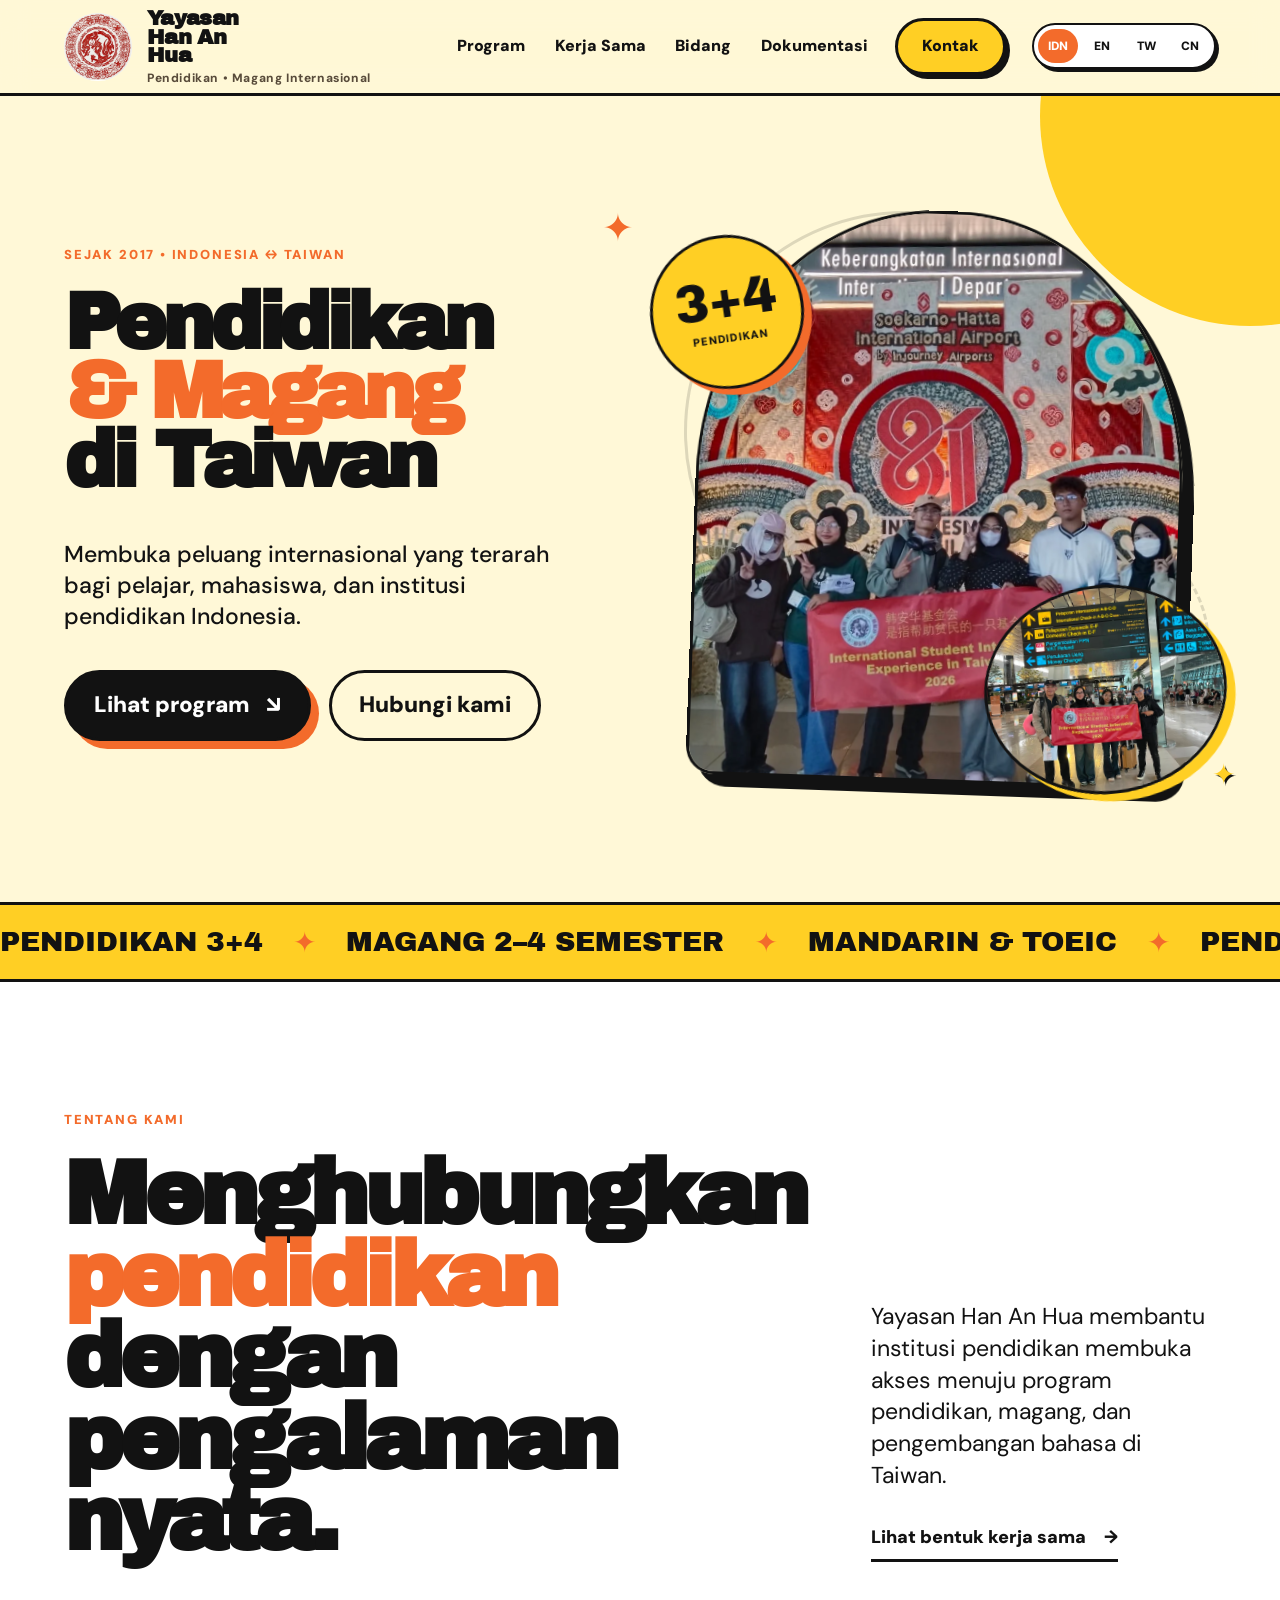
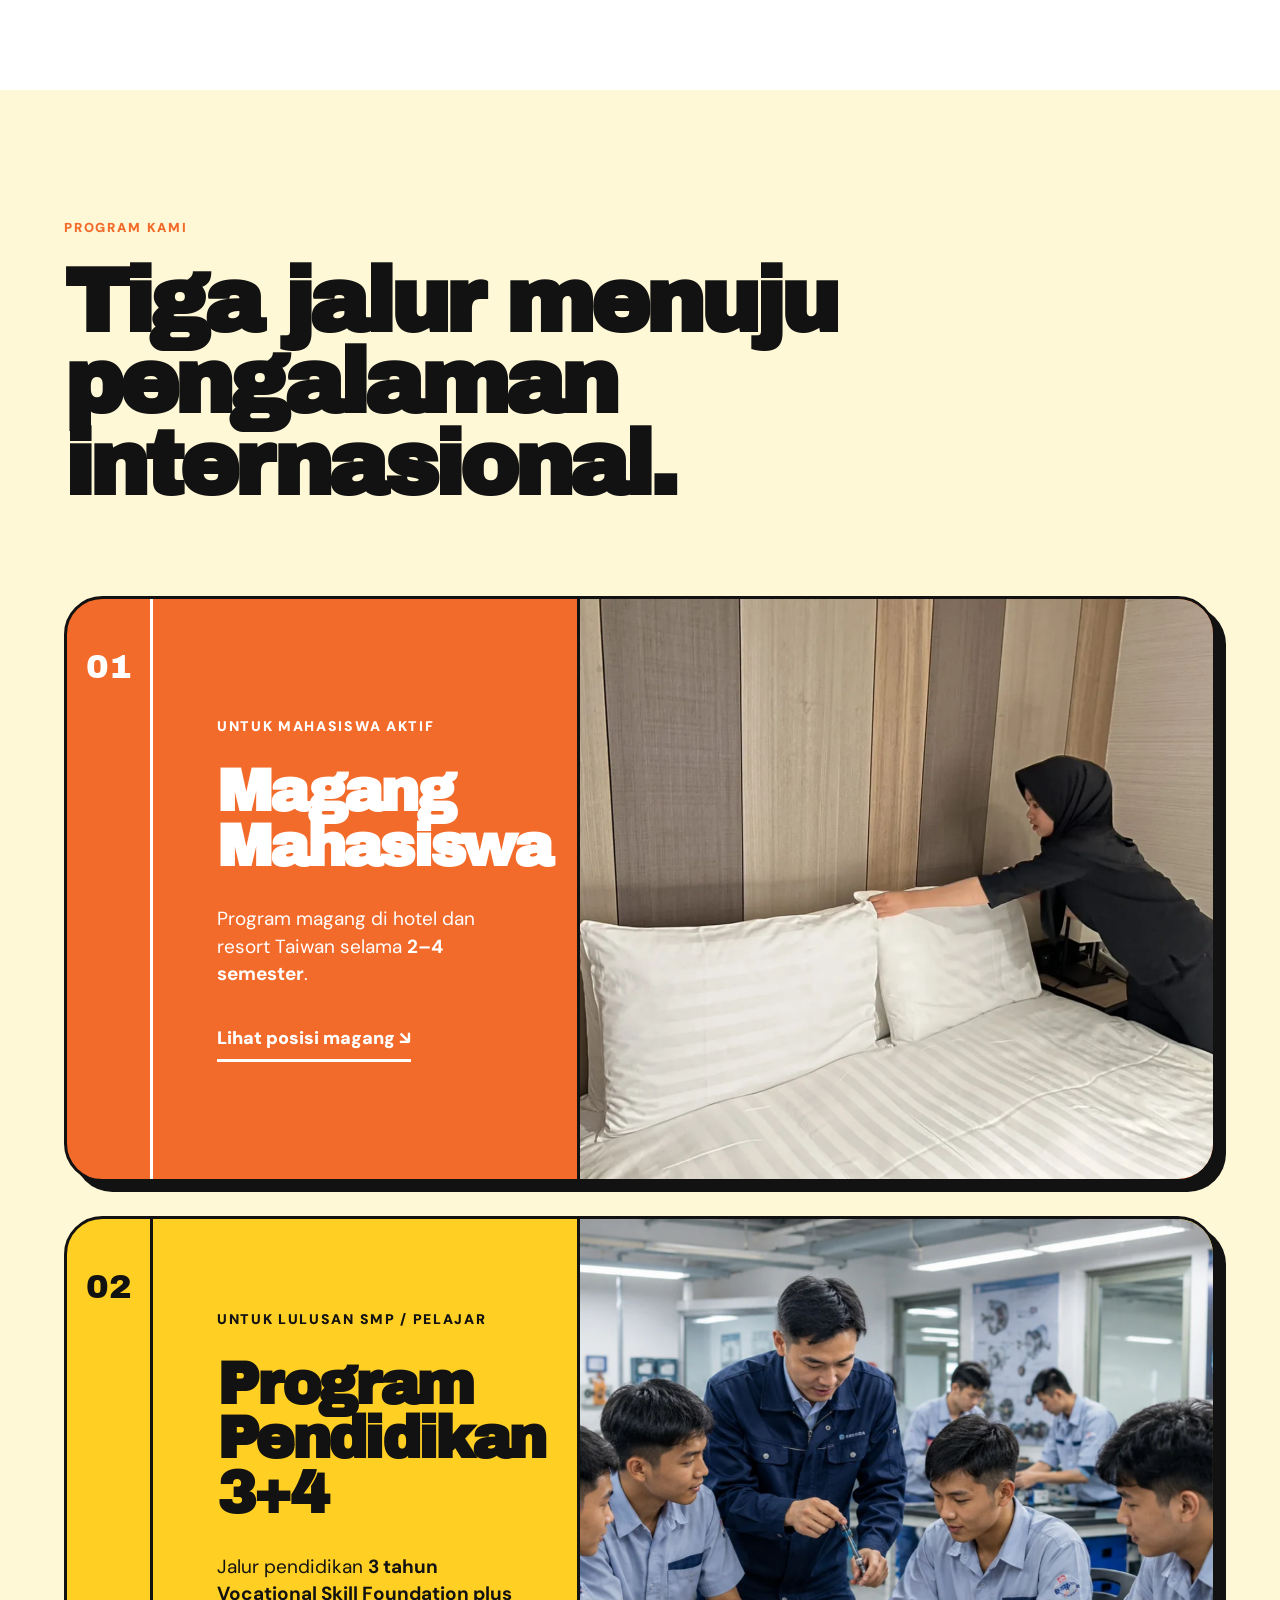
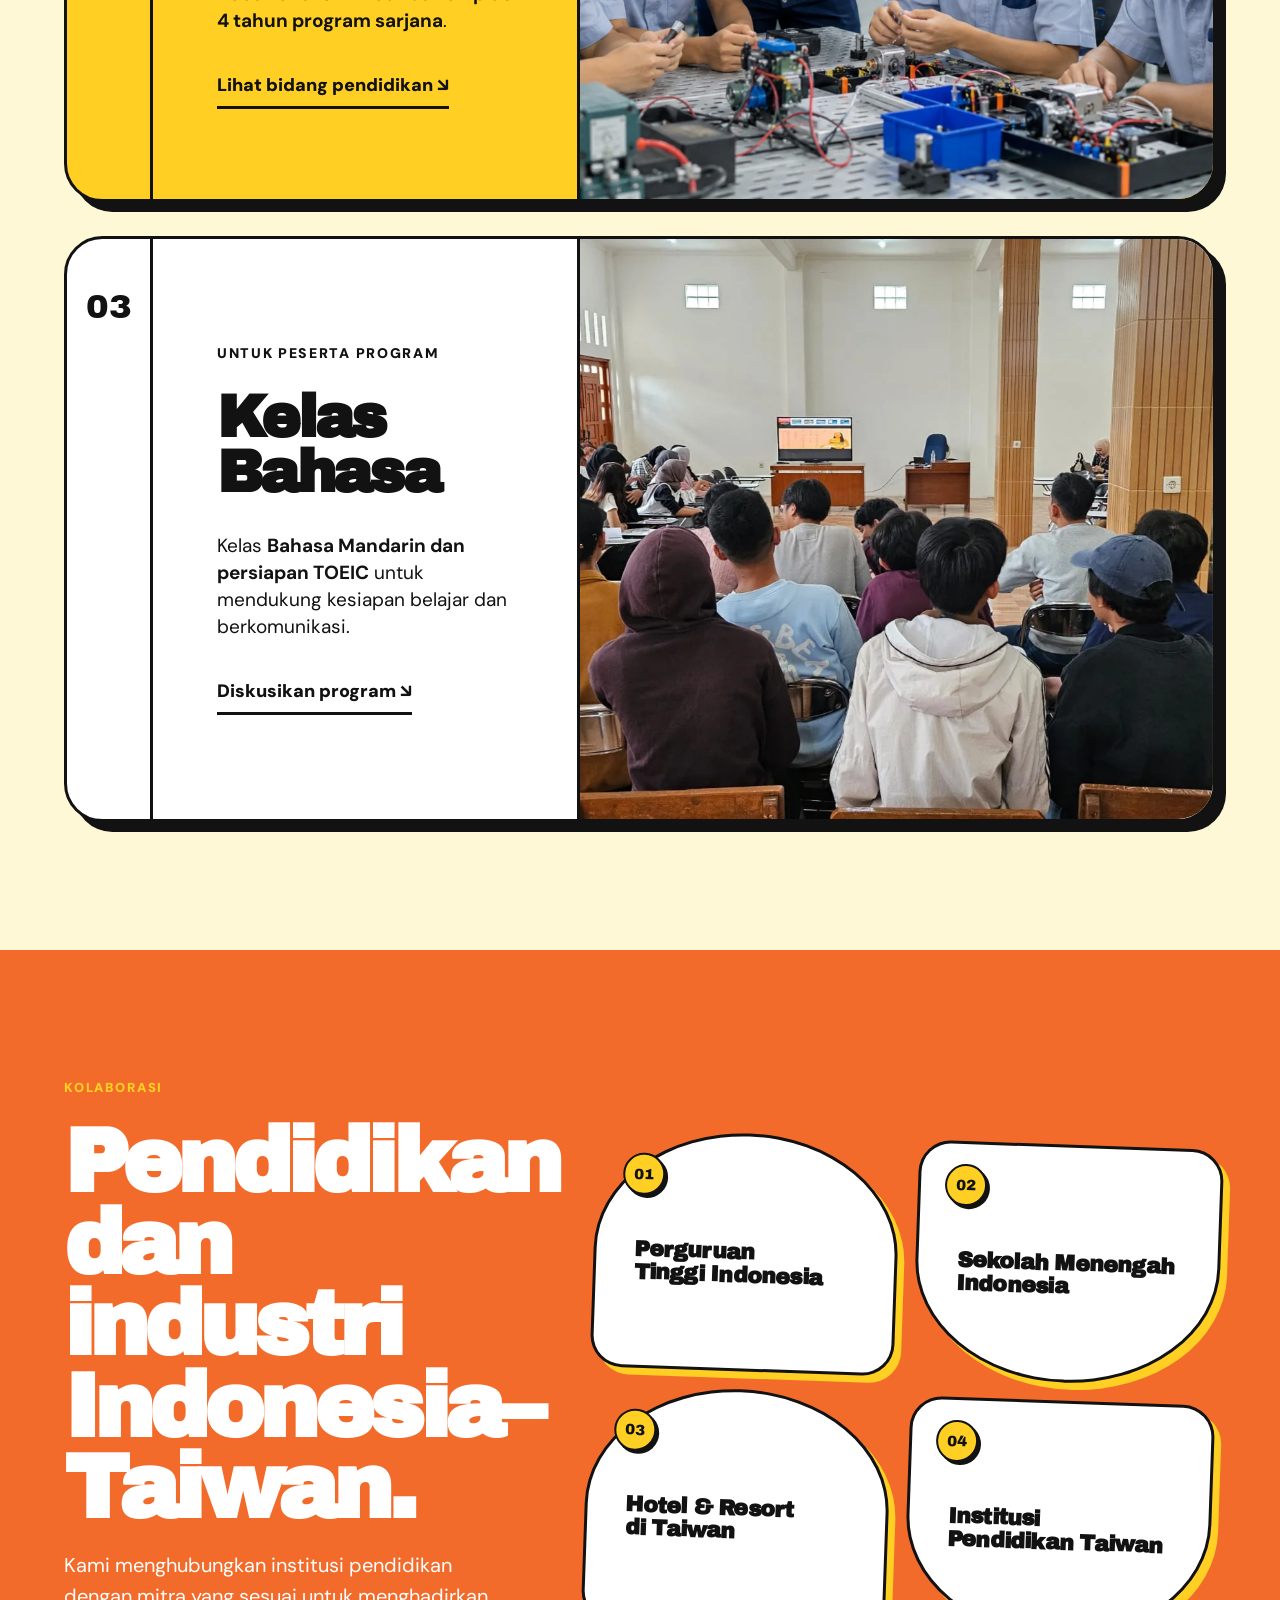
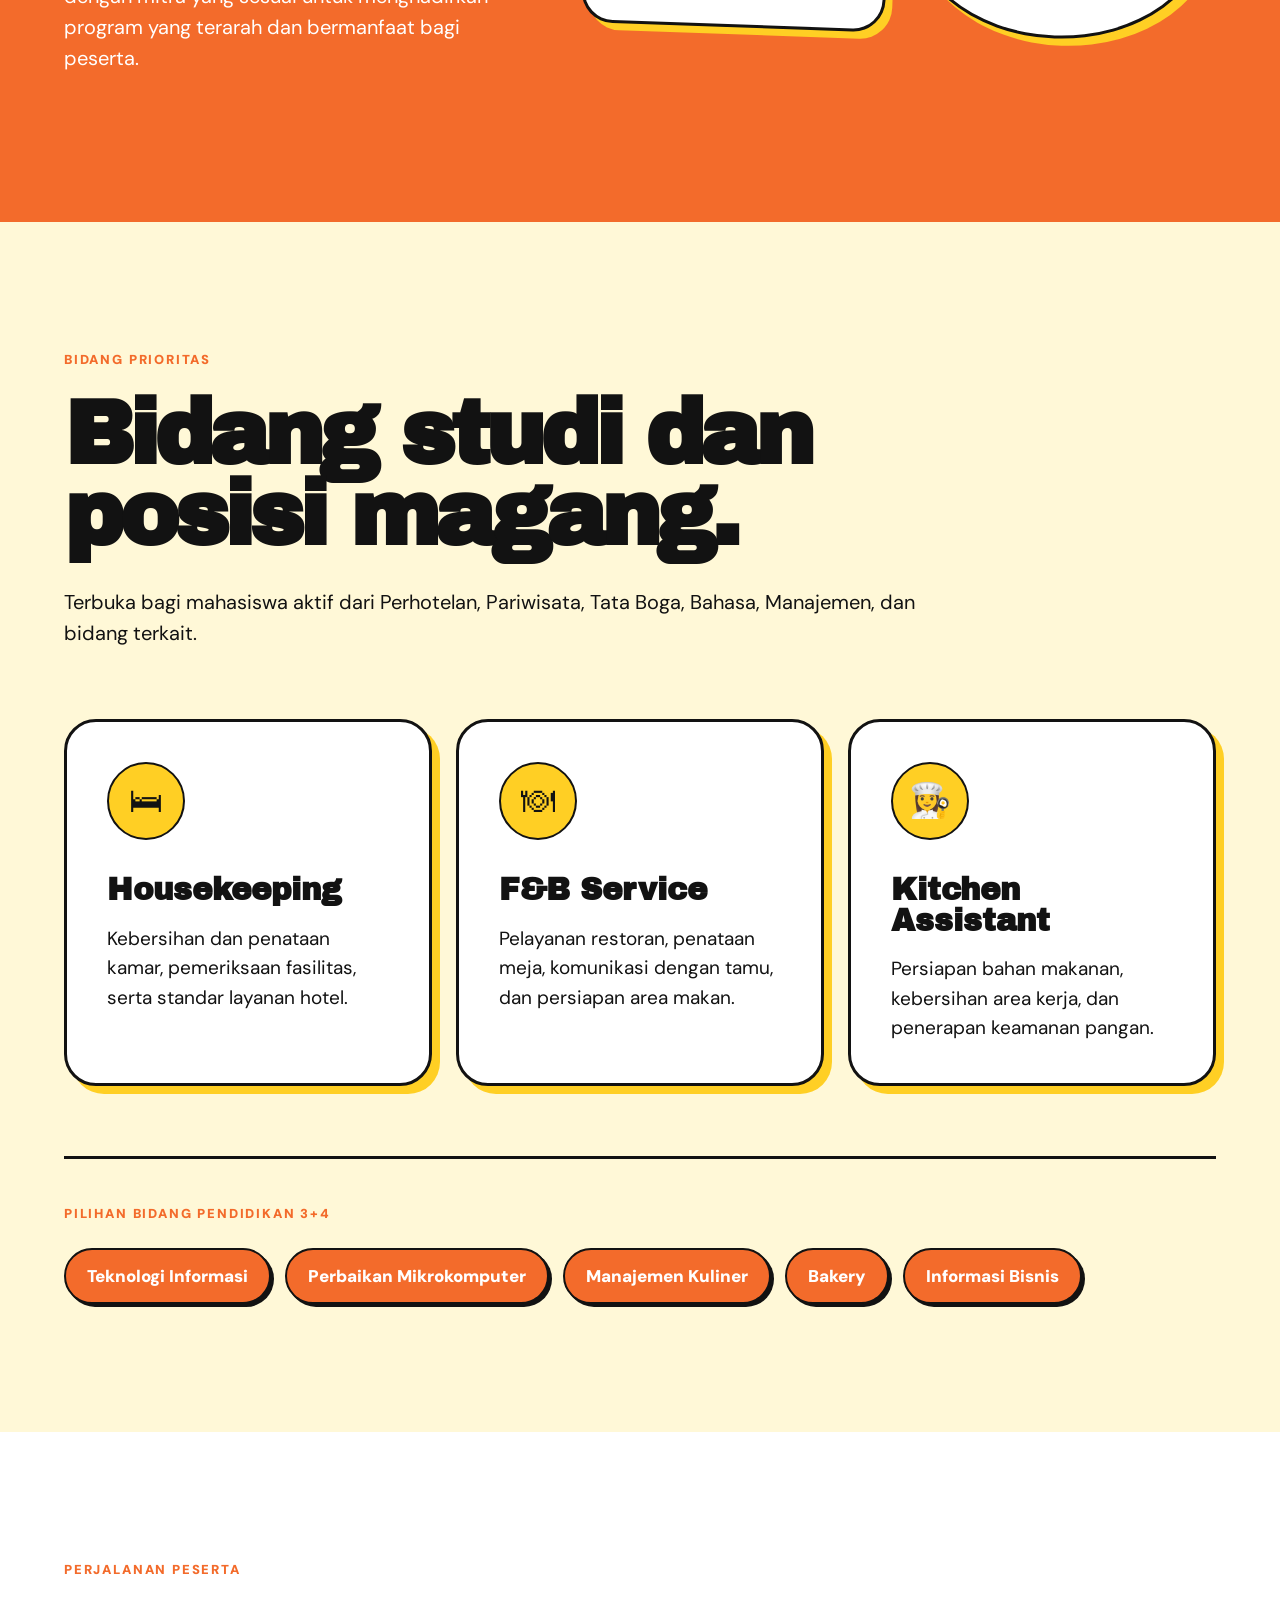
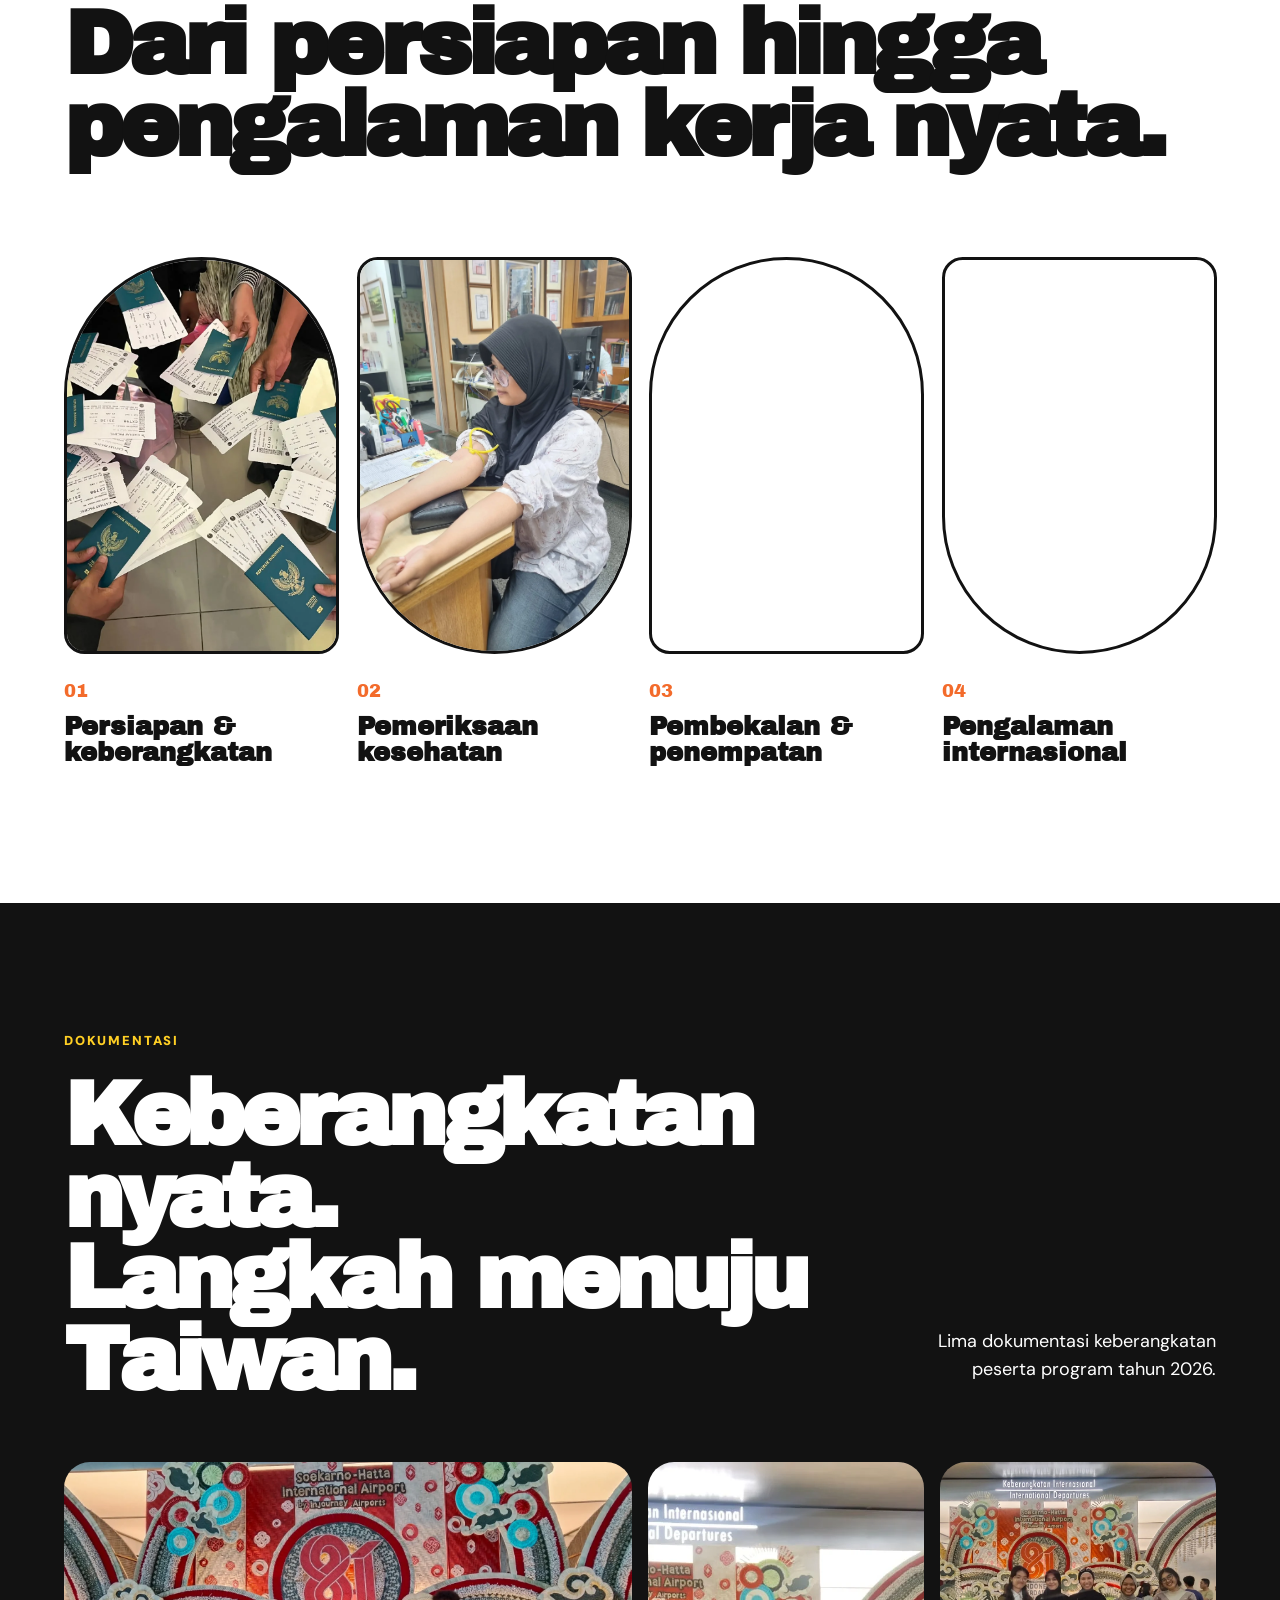
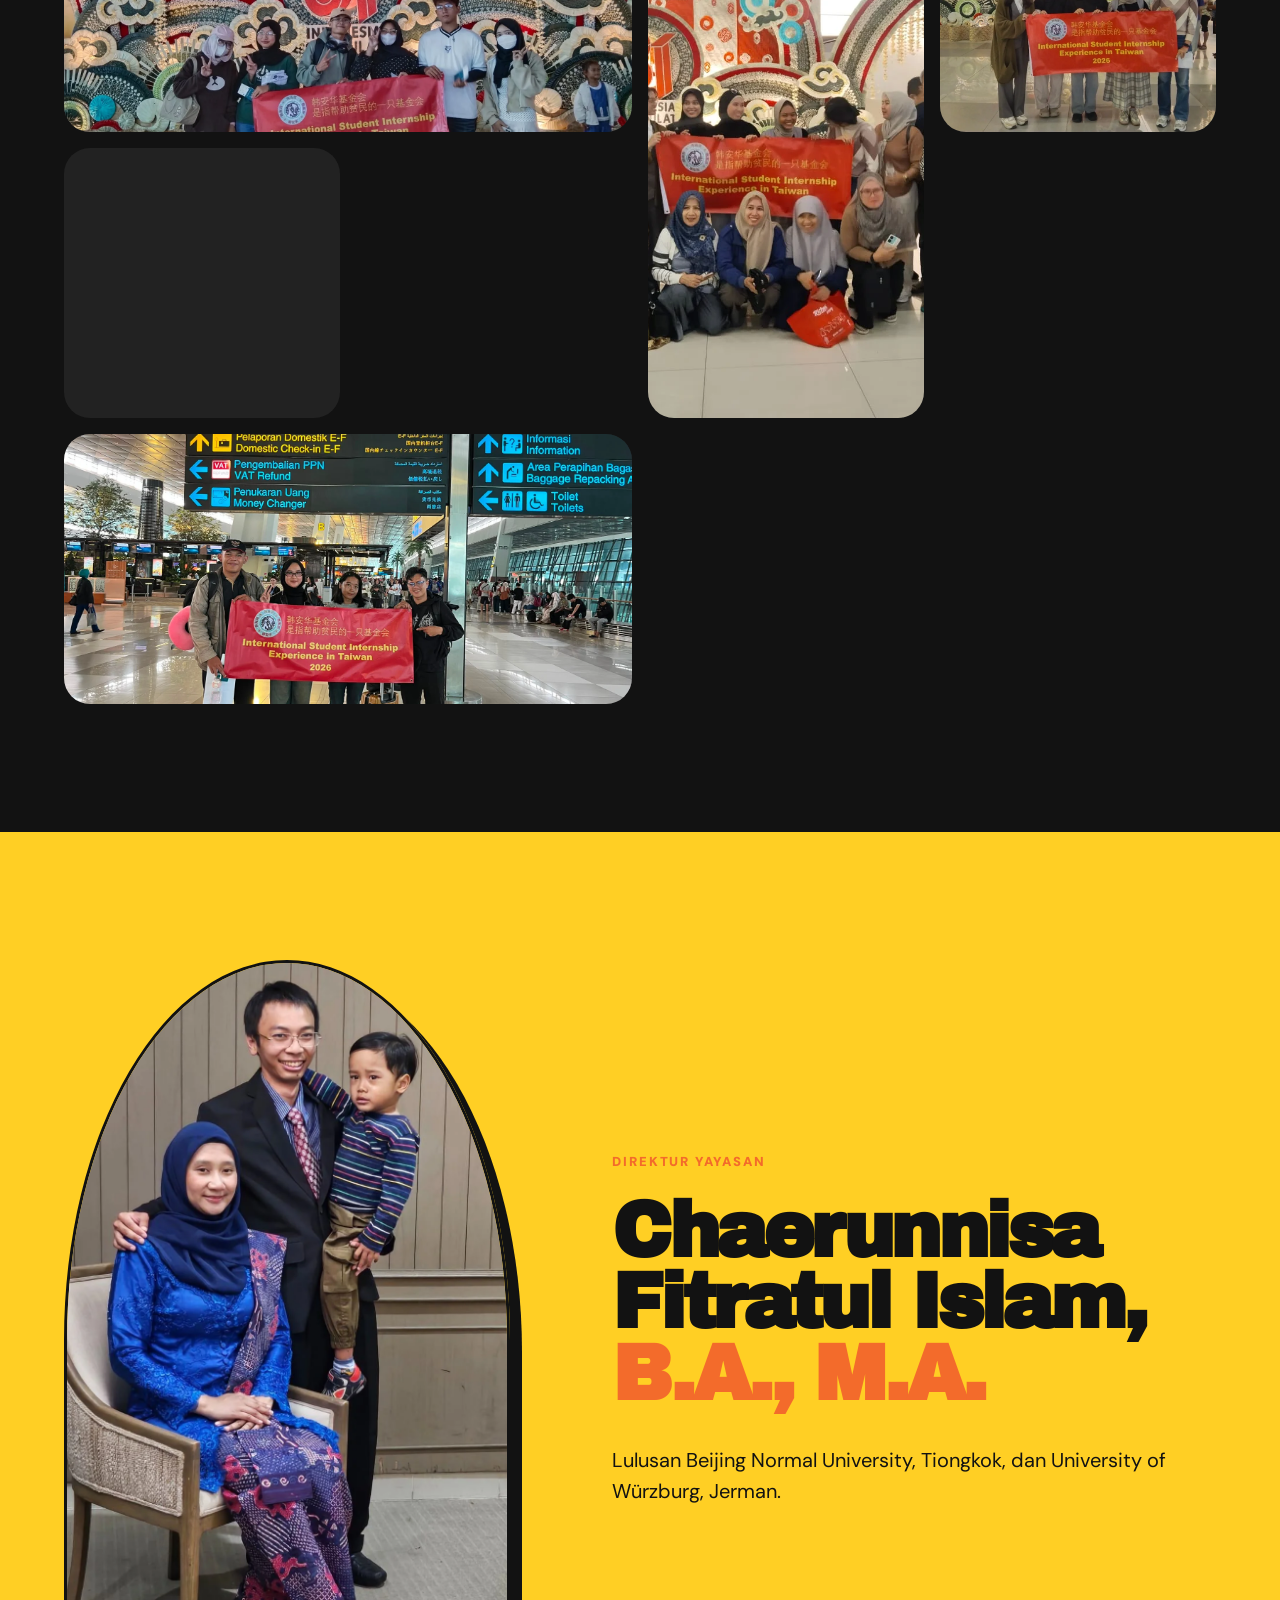
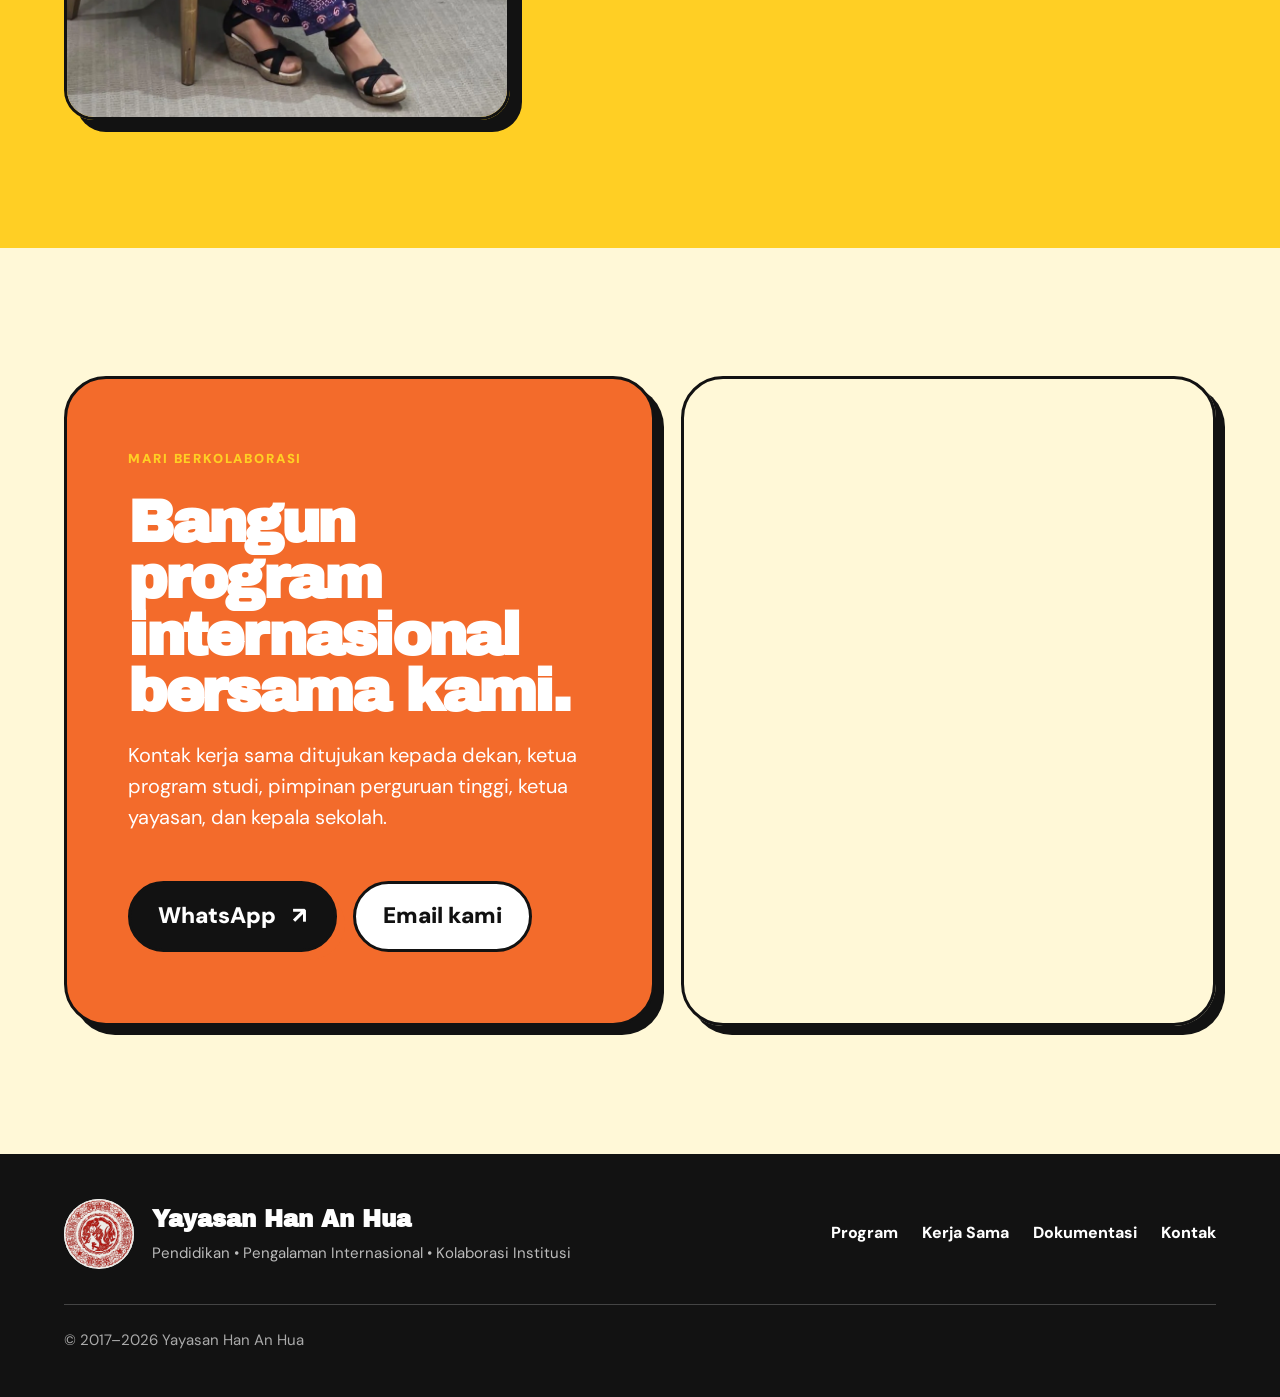
==== commit f667c529: "Add files via upload" ====
--- a/index.html
+++ b/index.html
@@ -2,230 +2,262 @@
 <html lang="id">
 <head>
   <meta charset="utf-8">
-  <meta name="viewport" content="width=device-width, initial-scale=1">
+  <meta name="viewport" content="width=device-width, initial-scale=1, viewport-fit=cover">
   <meta name="description" content="Yayasan Han An Hua membuka peluang pendidikan 3+4, magang mahasiswa, dan pengembangan bahasa di Taiwan melalui kerja sama institusi.">
-  <meta name="theme-color" content="#ffcf24">
+  <meta name="theme-color" content="#fff8d7">
+  <meta name="color-scheme" content="light">
   <title>Yayasan Han An Hua | Pendidikan & Magang di Taiwan</title>
   <link rel="preconnect" href="https://fonts.googleapis.com">
   <link rel="preconnect" href="https://fonts.gstatic.com" crossorigin>
   <link href="https://fonts.googleapis.com/css2?family=Archivo+Black&family=DM+Sans:wght@400;500;600;700;800;900&display=swap" rel="stylesheet">
+  <link rel="preload" as="image" href="assets/departure-2026-01.webp" fetchpriority="high">
+  <link rel="preload" as="image" href="assets/departure-2026-05.webp" fetchpriority="high">
   <link rel="stylesheet" href="styles.css">
 </head>
 <body>
   <div class="progress" aria-hidden="true"><span></span></div>
-  <a class="skip-link" href="#main">Lewati ke isi utama</a>
+  <a class="skip-link" href="#main" data-i18n="access.skip">Lewati ke isi utama</a>
 
   <header class="site-header" id="top">
     <a class="brand" href="#top" aria-label="Yayasan Han An Hua — kembali ke atas">
-      <img src="assets/logo.webp" alt="Logo Yayasan Han An Hua" width="72" height="72">
+      <img src="assets/logo.webp" alt="Logo Yayasan Han An Hua" width="68" height="68">
       <span class="brand-copy">
-        <strong>Yayasan Han An Hua</strong>
-        <small>Pendidikan • Magang Internasional</small>
+        <strong data-i18n-html="brand.name">Yayasan<br>Han An<br>Hua</strong>
+        <small data-i18n="brand.tagline">Pendidikan • Magang Internasional</small>
       </span>
     </a>
-    <button class="menu-toggle" type="button" aria-expanded="false" aria-controls="site-nav">
-      <span></span><span></span><span></span><b>Menu</b>
+
+    <button class="menu-toggle" type="button" aria-expanded="false" aria-controls="site-nav" aria-label="Buka menu navigasi">
+      <span class="menu-lines" aria-hidden="true"><i></i><i></i><i></i></span>
+      <b data-i18n="nav.menu">Menu</b>
     </button>
+
     <nav class="site-nav" id="site-nav" aria-label="Navigasi utama">
-      <a href="#program">Program</a>
-      <a href="#kolaborasi">Kerja Sama</a>
-      <a href="#bidang">Bidang</a>
-      <a href="#dokumentasi">Dokumentasi</a>
-      <a class="nav-cta" href="#kontak">Kontak</a>
+      <a href="#program" data-i18n="nav.program">Program</a>
+      <a href="#kolaborasi" data-i18n="nav.collaboration">Kerja Sama</a>
+      <a href="#bidang" data-i18n="nav.fields">Bidang</a>
+      <a href="#dokumentasi" data-i18n="nav.documentation">Dokumentasi</a>
+      <a class="nav-cta" href="#kontak" data-i18n="nav.contact">Kontak</a>
+      <div class="language-switcher" role="group" aria-label="Pilih bahasa" data-i18n-aria="language.label">
+        <button type="button" class="language-button is-active" data-language-option="id" aria-pressed="true">IDN</button>
+        <button type="button" class="language-button" data-language-option="en" aria-pressed="false">EN</button>
+        <button type="button" class="language-button" data-language-option="tw" aria-pressed="false">TW</button>
+        <button type="button" class="language-button" data-language-option="cn" aria-pressed="false">CN</button>
+      </div>
     </nav>
   </header>
 
   <main id="main">
-    <section class="hero section-pad">
-      <div class="hero-copy reveal">
-        <p class="eyebrow">SEJAK 2017 • INDONESIA ↔ TAIWAN</p>
-        <h1>Pendidikan<br><span>&amp; Magang</span><br>di Taiwan</h1>
-        <p class="hero-lead">Membuka peluang internasional yang terarah bagi pelajar, mahasiswa, dan institusi pendidikan Indonesia.</p>
+    <section class="hero section-pad" aria-labelledby="hero-title">
+      <div class="hero-copy">
+        <p class="eyebrow hero-eyebrow" data-i18n="hero.eyebrow">SEJAK 2017 • INDONESIA ↔ TAIWAN</p>
+        <h1 id="hero-title">
+          <span class="hero-line" data-i18n="hero.line1">Pendidikan</span>
+          <span class="hero-line hero-line-accent" data-i18n="hero.line2">&amp; Magang</span>
+          <span class="hero-line" data-i18n="hero.line3">di Taiwan</span>
+        </h1>
+        <p class="hero-lead" data-i18n="hero.lead">Membuka peluang internasional yang terarah bagi pelajar, mahasiswa, dan institusi pendidikan Indonesia.</p>
         <div class="hero-actions">
-          <a class="button button-dark" href="#program">Lihat program <span>↘</span></a>
-          <a class="button button-ghost" href="https://wa.me/6287827185656?text=Halo%20Yayasan%20Han%20An%20Hua%2C%20saya%20mewakili%20institusi%20pendidikan%20dan%20ingin%20mendiskusikan%20peluang%20kerja%20sama." target="_blank" rel="noopener">Hubungi kami</a>
-        </div>
-      </div>
-
-      <div class="hero-collage reveal" data-delay="120">
-        <figure class="hero-photo hero-photo-main">
-          <img src="assets/hero-departure.webp" alt="Peserta program magang internasional sebelum keberangkatan ke Taiwan" fetchpriority="high">
+          <a class="button button-dark" href="#program"><span data-i18n="hero.programButton">Lihat program</span> <span aria-hidden="true">↘</span></a>
+          <a class="button button-ghost" href="https://wa.me/6287827185656?text=Halo%20Yayasan%20Han%20An%20Hua%2C%20saya%20mewakili%20institusi%20pendidikan%20dan%20ingin%20mendiskusikan%20peluang%20kerja%20sama." target="_blank" rel="noopener"><span data-i18n="hero.contactButton">Hubungi kami</span></a>
+        </div>
+      </div>
+
+      <div class="hero-spark hero-spark-one" aria-hidden="true">✦</div>
+      <div class="hero-spark hero-spark-two" aria-hidden="true">✦</div>
+      <div class="hero-collage" aria-label="Dokumentasi peserta program">
+        <div class="orbit orbit-one" aria-hidden="true"></div>
+        <div class="orbit orbit-two" aria-hidden="true"></div>
+        <figure class="hero-photo hero-photo-main" data-parallax="0.04">
+          <img src="assets/departure-2026-01.webp" alt="Peserta program magang internasional di Bandara Soekarno-Hatta" fetchpriority="high" decoding="async">
         </figure>
-        <figure class="hero-photo hero-photo-small">
-          <img src="assets/hero-passports.webp" alt="Paspor dan tiket penerbangan para peserta" fetchpriority="high">
+        <figure class="hero-photo hero-photo-small" data-parallax="-0.035">
+          <img src="assets/departure-2026-05.webp" alt="Peserta program sebelum keberangkatan internasional" fetchpriority="high" decoding="async">
         </figure>
-        <div class="hero-badge" aria-label="Program berlangsung di Taiwan">
+        <div class="hero-badge" aria-label="Program pendidikan 3+4">
           <span>3+4</span>
-          <small>PENDIDIKAN</small>
+          <small data-i18n="hero.badge">PENDIDIKAN</small>
         </div>
       </div>
     </section>
 
     <div class="marquee" aria-hidden="true">
       <div class="marquee-track">
-        <span>PENDIDIKAN 3+4</span><i>✦</i><span>MAGANG 2–4 SEMESTER</span><i>✦</i><span>KELAS MANDARIN & TOEIC</span><i>✦</i>
-        <span>PENDIDIKAN 3+4</span><i>✦</i><span>MAGANG 2–4 SEMESTER</span><i>✦</i><span>KELAS MANDARIN & TOEIC</span><i>✦</i>
+        <span data-i18n="marquee.education">PENDIDIKAN 3+4</span><i>✦</i><span data-i18n="marquee.internship">MAGANG 2–4 SEMESTER</span><i>✦</i><span data-i18n="marquee.language">MANDARIN & TOEIC</span><i>✦</i>
+        <span data-i18n="marquee.education">PENDIDIKAN 3+4</span><i>✦</i><span data-i18n="marquee.internship">MAGANG 2–4 SEMESTER</span><i>✦</i><span data-i18n="marquee.language">MANDARIN & TOEIC</span><i>✦</i>
       </div>
     </div>
 
     <section class="statement section-pad">
-      <p class="eyebrow reveal">TENTANG KAMI</p>
+      <p class="eyebrow reveal" data-i18n="about.eyebrow">TENTANG KAMI</p>
       <div class="statement-grid">
-        <h2 class="display reveal">Kami menghubungkan <em>pendidikan</em> dengan pengalaman nyata.</h2>
+        <h2 class="display reveal" data-i18n-html="about.title">Menghubungkan <em>pendidikan</em> dengan pengalaman nyata.</h2>
         <div class="statement-copy reveal" data-delay="120">
-          <p>Yayasan Han An Hua membantu institusi pendidikan membuka akses menuju program pendidikan, magang, dan pengembangan bahasa di Taiwan.</p>
-          <a class="text-link" href="#kolaborasi">Lihat bentuk kerja sama <span>→</span></a>
+          <p data-i18n="about.body">Yayasan Han An Hua membantu institusi pendidikan membuka akses menuju program pendidikan, magang, dan pengembangan bahasa di Taiwan.</p>
+          <a class="text-link" href="#kolaborasi"><span data-i18n="about.link">Lihat bentuk kerja sama</span> <span aria-hidden="true">→</span></a>
         </div>
       </div>
     </section>
 
     <section class="programs section-pad" id="program">
       <div class="section-heading reveal">
-        <p class="eyebrow">PROGRAM KAMI</p>
-        <h2 class="display">Tiga jalur menuju pengalaman internasional.</h2>
-      </div>
-
-      <article class="program-card program-orange reveal">
+        <p class="eyebrow" data-i18n="programs.eyebrow">PROGRAM KAMI</p>
+        <h2 class="display" data-i18n="programs.title">Tiga jalur menuju pengalaman internasional.</h2>
+      </div>
+
+      <article class="program-card program-orange reveal from-left tilt-card">
         <div class="program-number">01</div>
         <div class="program-copy">
-          <p class="card-kicker">UNTUK MAHASISWA AKTIF</p>
-          <h3>Magang Mahasiswa</h3>
-          <p>Program magang di hotel dan resort Taiwan selama <strong>2–4 semester</strong>.</p>
-          <a href="#bidang">Lihat posisi magang <span>↘</span></a>
-        </div>
-        <figure><img src="assets/hotel-bed.webp" alt="Peserta mempraktikkan penataan kamar hotel" loading="lazy"></figure>
+          <p class="card-kicker" data-i18n="program1.kicker">UNTUK MAHASISWA AKTIF</p>
+          <h3 data-i18n="program1.title">Magang Mahasiswa</h3>
+          <p data-i18n-html="program1.body">Program magang di hotel dan resort Taiwan selama <strong>2–4 semester</strong>.</p>
+          <a href="#bidang"><span data-i18n="program1.link">Lihat posisi magang</span> <span aria-hidden="true">↘</span></a>
+        </div>
+        <figure><img src="assets/hotel-bed.webp" alt="Peserta mempraktikkan penataan kamar hotel" loading="lazy" decoding="async"></figure>
       </article>
 
-      <article class="program-card program-yellow reveal">
+      <article class="program-card program-yellow reveal from-right tilt-card">
         <div class="program-number">02</div>
         <div class="program-copy">
-          <p class="card-kicker">UNTUK LULUSAN SMP / PELAJAR</p>
-          <h3>Program Pendidikan 3+4</h3>
-          <p>Jalur pendidikan selama <strong>3 tahun di SMA dan 4 tahun di perguruan tinggi</strong> di Taiwan.</p>
-          <a href="#bidang">Lihat bidang pendidikan <span>↘</span></a>
-        </div>
-        <figure><img src="assets/education-group.webp" alt="Mahasiswa dan pendamping institusi pendidikan" loading="lazy"></figure>
+          <p class="card-kicker" data-i18n="program2.kicker">UNTUK LULUSAN SMP / PELAJAR</p>
+          <h3 data-i18n="program2.title">Program Pendidikan 3+4</h3>
+          <p data-i18n-html="program2.body">Jalur pendidikan <strong>3 tahun Vocational Skill Foundation plus 4 tahun program sarjana</strong>.</p>
+          <a href="#bidang"><span data-i18n="program2.link">Lihat bidang pendidikan</span> <span aria-hidden="true">↘</span></a>
+        </div>
+        <figure><img src="assets/vocational-3plus4.webp" alt="Pembelajaran Vocational Skill Foundation untuk Program Pendidikan 3+4" loading="lazy" decoding="async"></figure>
       </article>
 
-      <article class="program-card program-cream reveal">
+      <article class="program-card program-cream reveal from-left tilt-card">
         <div class="program-number">03</div>
         <div class="program-copy">
-          <p class="card-kicker">UNTUK PESERTA PROGRAM</p>
-          <h3>Kelas Bahasa</h3>
-          <p>Kelas <strong>Bahasa Mandarin dan persiapan TOEIC</strong> untuk mendukung kesiapan belajar dan berkomunikasi.</p>
-          <a href="#kontak">Diskusikan program <span>↘</span></a>
-        </div>
-        <figure><img src="assets/classroom.webp" alt="Kegiatan pembelajaran dan pembekalan peserta" loading="lazy"></figure>
+          <p class="card-kicker" data-i18n="program3.kicker">UNTUK PESERTA PROGRAM</p>
+          <h3 data-i18n="program3.title">Kelas Bahasa</h3>
+          <p data-i18n-html="program3.body">Kelas <strong>Bahasa Mandarin dan persiapan TOEIC</strong> untuk mendukung kesiapan belajar dan berkomunikasi.</p>
+          <a href="#kontak"><span data-i18n="program3.link">Diskusikan program</span> <span aria-hidden="true">↘</span></a>
+        </div>
+        <figure><img src="assets/classroom.webp" alt="Kegiatan pembelajaran dan pembekalan peserta" loading="lazy" decoding="async"></figure>
       </article>
     </section>
 
     <section class="collaboration section-pad" id="kolaborasi">
       <div class="collab-intro reveal">
-        <p class="eyebrow eyebrow-light">KOLABORASI</p>
-        <h2 class="display display-light">Pendidikan dan industri Indonesia–Taiwan.</h2>
-        <p>Kami menghubungkan institusi pendidikan dengan mitra yang sesuai untuk menghadirkan program yang terarah dan bermanfaat bagi peserta.</p>
-      </div>
-      <div class="collab-wheel reveal" data-delay="100">
-        <div class="collab-item"><span>01</span><strong>Perguruan Tinggi<br>Indonesia</strong></div>
-        <div class="collab-item"><span>02</span><strong>Sekolah Menengah<br>Indonesia</strong></div>
-        <div class="collab-item"><span>03</span><strong>Hotel & Resort<br>di Taiwan</strong></div>
-        <div class="collab-item"><span>04</span><strong>Institusi Pendidikan<br>Taiwan</strong></div>
+        <p class="eyebrow eyebrow-light" data-i18n="collaboration.eyebrow">KOLABORASI</p>
+        <h2 class="display display-light" data-i18n="collaboration.title">Pendidikan dan industri Indonesia–Taiwan.</h2>
+        <p data-i18n="collaboration.body">Kami menghubungkan institusi pendidikan dengan mitra yang sesuai untuk menghadirkan program yang terarah dan bermanfaat bagi peserta.</p>
+      </div>
+      <div class="collab-wheel">
+        <div class="collab-item reveal" data-delay="0"><span>01</span><strong data-i18n="collaboration.item1">Perguruan Tinggi Indonesia</strong></div>
+        <div class="collab-item reveal" data-delay="70"><span>02</span><strong data-i18n="collaboration.item2">Sekolah Menengah Indonesia</strong></div>
+        <div class="collab-item reveal" data-delay="140"><span>03</span><strong data-i18n="collaboration.item3">Hotel &amp; Resort di Taiwan</strong></div>
+        <div class="collab-item reveal" data-delay="210"><span>04</span><strong data-i18n="collaboration.item4">Institusi Pendidikan Taiwan</strong></div>
       </div>
     </section>
 
     <section class="fields section-pad" id="bidang">
       <div class="fields-head reveal">
-        <p class="eyebrow">BIDANG PRIORITAS</p>
-        <h2 class="display">Bidang studi dan posisi magang.</h2>
-        <p>Terbuka bagi mahasiswa aktif dari Perhotelan, Pariwisata, Tata Boga, Bahasa, Manajemen, dan bidang terkait.</p>
+        <p class="eyebrow" data-i18n="fields.eyebrow">BIDANG PRIORITAS</p>
+        <h2 class="display" data-i18n="fields.title">Bidang studi dan posisi magang.</h2>
+        <p data-i18n="fields.body">Terbuka bagi mahasiswa aktif dari Perhotelan, Pariwisata, Tata Boga, Bahasa, Manajemen, dan bidang terkait.</p>
       </div>
 
       <div class="field-grid">
-        <article class="field-card reveal">
-          <span class="field-icon">🛏</span>
-          <h3>Housekeeping</h3>
-          <p>Kebersihan dan penataan kamar, pemeriksaan fasilitas, serta standar layanan hotel.</p>
-        </article>
-        <article class="field-card reveal" data-delay="90">
-          <span class="field-icon">🍽</span>
-          <h3>F&amp;B Service</h3>
-          <p>Pelayanan restoran, penataan meja, komunikasi dengan tamu, dan persiapan area makan.</p>
-        </article>
-        <article class="field-card reveal" data-delay="180">
-          <span class="field-icon">👩‍🍳</span>
-          <h3>Kitchen Assistant</h3>
-          <p>Persiapan bahan makanan, kebersihan area kerja, dan penerapan keamanan pangan.</p>
+        <article class="field-card reveal tilt-card">
+          <span class="field-icon" aria-hidden="true">🛏</span>
+          <h3 data-i18n="field1.title">Housekeeping</h3>
+          <p data-i18n="field1.body">Kebersihan dan penataan kamar, pemeriksaan fasilitas, serta standar layanan hotel.</p>
+        </article>
+        <article class="field-card reveal tilt-card" data-delay="90">
+          <span class="field-icon" aria-hidden="true">🍽</span>
+          <h3 data-i18n="field2.title">F&amp;B Service</h3>
+          <p data-i18n="field2.body">Pelayanan restoran, penataan meja, komunikasi dengan tamu, dan persiapan area makan.</p>
+        </article>
+        <article class="field-card reveal tilt-card" data-delay="180">
+          <span class="field-icon" aria-hidden="true">👩‍🍳</span>
+          <h3 data-i18n="field3.title">Kitchen Assistant</h3>
+          <p data-i18n="field3.body">Persiapan bahan makanan, kebersihan area kerja, dan penerapan keamanan pangan.</p>
         </article>
       </div>
 
       <div class="study-strip reveal">
-        <p class="eyebrow">PILIHAN BIDANG PENDIDIKAN 3+4</p>
+        <p class="eyebrow" data-i18n="study.eyebrow">PILIHAN BIDANG PENDIDIKAN 3+4</p>
         <div class="study-list">
-          <span>Teknologi Informasi</span><span>Perbaikan Mikrokomputer</span><span>Manajemen Kuliner</span><span>Bakery</span><span>Informasi Bisnis</span>
+          <span data-i18n="study.item1">Teknologi Informasi</span><span data-i18n="study.item2">Perbaikan Mikrokomputer</span><span data-i18n="study.item3">Manajemen Kuliner</span><span data-i18n="study.item4">Bakery</span><span data-i18n="study.item5">Informasi Bisnis</span>
         </div>
       </div>
     </section>
 
     <section class="journey section-pad">
       <div class="section-heading reveal">
-        <p class="eyebrow">PERJALANAN PESERTA</p>
-        <h2 class="display">Dari persiapan hingga pengalaman kerja nyata.</h2>
+        <p class="eyebrow" data-i18n="journey.eyebrow">PERJALANAN PESERTA</p>
+        <h2 class="display" data-i18n="journey.title">Dari persiapan hingga pengalaman kerja nyata.</h2>
       </div>
       <div class="journey-grid">
         <article class="journey-step reveal">
-          <figure><img src="assets/passports.webp" alt="Paspor dan tiket peserta" loading="lazy"></figure>
-          <span>01</span><h3>Persiapan & keberangkatan</h3>
+          <figure><img src="assets/passports.webp" alt="Paspor dan tiket peserta" loading="lazy" decoding="async"></figure>
+          <span>01</span><h3 data-i18n="journey.step1">Persiapan &amp; keberangkatan</h3>
         </article>
         <article class="journey-step reveal" data-delay="80">
-          <figure><img src="assets/medical-check.webp" alt="Pemeriksaan kesehatan peserta" loading="lazy"></figure>
-          <span>02</span><h3>Pemeriksaan kesehatan</h3>
+          <figure><img src="assets/medical-check.webp" alt="Pemeriksaan kesehatan peserta" loading="lazy" decoding="async"></figure>
+          <span>02</span><h3 data-i18n="journey.step2">Pemeriksaan kesehatan</h3>
         </article>
         <article class="journey-step reveal" data-delay="160">
-          <figure><img src="assets/hotel-bathroom.webp" alt="Pelatihan kerja di lingkungan hotel" loading="lazy"></figure>
-          <span>03</span><h3>Pembekalan & penempatan</h3>
+          <figure><img src="assets/hotel-bathroom.webp" alt="Pelatihan kerja di lingkungan hotel" loading="lazy" decoding="async"></figure>
+          <span>03</span><h3 data-i18n="journey.step3">Pembekalan &amp; penempatan</h3>
         </article>
         <article class="journey-step reveal" data-delay="240">
-          <figure><img src="assets/airport-team.webp" alt="Peserta magang internasional di bandara" loading="lazy"></figure>
-          <span>04</span><h3>Pengalaman internasional</h3>
+          <figure><img src="assets/departure-2026-04.webp" alt="Peserta program di terminal keberangkatan internasional" loading="lazy" decoding="async"></figure>
+          <span>04</span><h3 data-i18n="journey.step4">Pengalaman internasional</h3>
         </article>
       </div>
     </section>
 
     <section class="gallery section-pad" id="dokumentasi">
       <div class="gallery-head reveal">
-        <p class="eyebrow eyebrow-light">DOKUMENTASI</p>
-        <h2 class="display display-light">Kegiatan nyata.<br>Pengalaman nyata.</h2>
-        <p>Klik foto untuk melihat lebih besar.</p>
-      </div>
-      <div class="gallery-grid">
-        <button class="gallery-item wide reveal" data-full="assets/departure-group.webp" aria-label="Buka foto keberangkatan peserta"><img src="assets/departure-group.webp" alt="Kelompok peserta sebelum keberangkatan internasional" loading="lazy"></button>
-        <button class="gallery-item tall reveal" data-full="assets/health-check-front.webp" aria-label="Buka foto pemeriksaan kesehatan"><img src="assets/health-check-front.webp" alt="Pemeriksaan kesehatan peserta di Taiwan" loading="lazy"></button>
-        <button class="gallery-item reveal" data-full="assets/community-group.webp" aria-label="Buka foto kegiatan kelompok"><img src="assets/community-group.webp" alt="Kegiatan kelompok peserta" loading="lazy"></button>
-        <button class="gallery-item reveal" data-full="assets/airport-three.webp" aria-label="Buka foto keberangkatan tiga peserta"><img src="assets/airport-three.webp" alt="Tiga peserta di area keberangkatan internasional" loading="lazy"></button>
-        <button class="gallery-item wide reveal" data-full="assets/education-group.webp" aria-label="Buka foto kegiatan institusi"><img src="assets/education-group.webp" alt="Mahasiswa bersama pendamping institusi" loading="lazy"></button>
-        <button class="gallery-item reveal" data-full="assets/health-check-back.webp" aria-label="Buka foto pemeriksaan kesehatan lanjutan"><img src="assets/health-check-back.webp" alt="Pemeriksaan tekanan darah peserta" loading="lazy"></button>
+        <div>
+          <p class="eyebrow eyebrow-light" data-i18n="gallery.eyebrow">DOKUMENTASI</p>
+          <h2 class="display display-light" data-i18n-html="gallery.title">Keberangkatan nyata.<br>Langkah menuju Taiwan.</h2>
+        </div>
+        <p data-i18n="gallery.body">Lima dokumentasi keberangkatan peserta program tahun 2026.</p>
+      </div>
+
+      <div class="gallery-grid departure-gallery">
+        <button class="gallery-item wide reveal" data-full="assets/departure-2026-01.webp" aria-label="Buka foto keberangkatan peserta pertama">
+          <img src="assets/departure-2026-01.webp" alt="Peserta program magang internasional di Bandara Soekarno-Hatta" loading="lazy" decoding="async">
+        </button>
+        <button class="gallery-item tall reveal" data-full="assets/departure-2026-02.webp" aria-label="Buka foto pelepasan peserta bersama keluarga">
+          <img src="assets/departure-2026-02.webp" alt="Pelepasan peserta program bersama keluarga dan pendamping" loading="lazy" decoding="async">
+        </button>
+        <button class="gallery-item reveal" data-full="assets/departure-2026-03.webp" aria-label="Buka foto kelompok peserta perempuan">
+          <img src="assets/departure-2026-03.webp" alt="Kelompok peserta sebelum keberangkatan ke Taiwan" loading="lazy" decoding="async">
+        </button>
+        <button class="gallery-item reveal" data-full="assets/departure-2026-04.webp" aria-label="Buka foto kelompok peserta di terminal keberangkatan">
+          <img src="assets/departure-2026-04.webp" alt="Peserta program di terminal keberangkatan internasional" loading="lazy" decoding="async">
+        </button>
+        <button class="gallery-item wide reveal" data-full="assets/departure-2026-05.webp" aria-label="Buka foto keberangkatan peserta kelima">
+          <img src="assets/departure-2026-05.webp" alt="Peserta program membawa spanduk Yayasan Han An Hua sebelum keberangkatan" loading="lazy" decoding="async">
+        </button>
       </div>
     </section>
 
     <section class="director section-pad">
       <div class="director-photo reveal">
-        <img src="assets/director.webp" alt="Chaerunnisa Fitratul Islam, Direktur Yayasan Han An Hua" loading="lazy">
+        <img src="assets/director.webp" alt="Chaerunnisa Fitratul Islam, Direktur Yayasan Han An Hua" loading="lazy" decoding="async">
       </div>
       <div class="director-copy reveal" data-delay="100">
-        <p class="eyebrow">DIREKTUR YAYASAN</p>
-        <h2>Chaerunnisa<br>Fitratul Islam,<br><span>B.A., M.A.</span></h2>
-        <p>Lulusan Beijing Normal University, Tiongkok, dan University of Würzburg, Jerman.</p>
+        <p class="eyebrow" data-i18n="director.eyebrow">DIREKTUR YAYASAN</p>
+        <h2 data-i18n-html="director.name">Chaerunnisa<br>Fitratul Islam,<br><span>B.A., M.A.</span></h2>
+        <p data-i18n="director.bio">Lulusan Beijing Normal University, Tiongkok, dan University of Würzburg, Jerman.</p>
       </div>
     </section>
 
     <section class="contact section-pad" id="kontak">
       <div class="contact-card reveal">
-        <p class="eyebrow">MARI BERKOLABORASI</p>
-        <h2 class="display">Bangun program internasional bersama kami.</h2>
-        <p>Kontak kerja sama ditujukan kepada dekan, ketua program studi, pimpinan perguruan tinggi, ketua yayasan, dan kepala sekolah.</p>
+        <p class="eyebrow" data-i18n="contact.eyebrow">MARI BERKOLABORASI</p>
+        <h2 class="display" data-i18n="contact.title">Bangun program internasional bersama kami.</h2>
+        <p data-i18n="contact.body">Kontak kerja sama ditujukan kepada dekan, ketua program studi, pimpinan perguruan tinggi, ketua yayasan, dan kepala sekolah.</p>
         <div class="contact-actions">
-          <a class="button button-dark" href="https://wa.me/6287827185656?text=Halo%20Yayasan%20Han%20An%20Hua%2C%20saya%20mewakili%20institusi%20pendidikan%20dan%20ingin%20mendiskusikan%20peluang%20kerja%20sama." target="_blank" rel="noopener">WhatsApp <span>↗</span></a>
-          <a class="button button-ghost" href="mailto:anhuafoundation@gmail.com">anhuafoundation@gmail.com</a>
+          <a class="button button-dark" href="https://wa.me/6287827185656?text=Halo%20Yayasan%20Han%20An%20Hua%2C%20saya%20mewakili%20institusi%20pendidikan%20dan%20ingin%20mendiskusikan%20peluang%20kerja%20sama." target="_blank" rel="noopener"><span data-i18n="contact.whatsapp">WhatsApp</span> <span aria-hidden="true">↗</span></a>
+          <a class="button button-ghost" href="mailto:anhuafoundation@gmail.com"><span data-i18n="contact.email">Email kami</span></a>
         </div>
       </div>
       <div class="contact-map reveal" data-delay="120">
@@ -236,11 +268,11 @@
 
   <footer class="site-footer">
     <div class="footer-brand">
-      <img src="assets/logo.webp" alt="" width="74" height="74">
-      <div><strong>Yayasan Han An Hua</strong><small>Pendidikan • Pengalaman Internasional • Kolaborasi Institusi</small></div>
+      <img src="assets/logo.webp" alt="" width="70" height="70">
+      <div><strong data-i18n-html="footer.name">Yayasan Han An Hua</strong><small data-i18n="footer.tagline">Pendidikan • Pengalaman Internasional • Kolaborasi Institusi</small></div>
     </div>
     <div class="footer-links">
-      <a href="#program">Program</a><a href="#kolaborasi">Kerja Sama</a><a href="#dokumentasi">Dokumentasi</a><a href="#kontak">Kontak</a>
+      <a href="#program" data-i18n="nav.program">Program</a><a href="#kolaborasi" data-i18n="nav.collaboration">Kerja Sama</a><a href="#dokumentasi" data-i18n="nav.documentation">Dokumentasi</a><a href="#kontak" data-i18n="nav.contact">Kontak</a>
     </div>
     <p>© 2017–2026 Yayasan Han An Hua</p>
   </footer>
@@ -250,6 +282,7 @@
     <img src="" alt="Foto dokumentasi diperbesar">
   </dialog>
 
-  <script src="script.js"></script>
+  <script src="i18n.js" defer></script>
+  <script src="script.js" defer></script>
 </body>
 </html>
--- a/styles.css
+++ b/styles.css
@@ -1,54 +1,914 @@
-:root {
+:root{
   --yellow:#ffcf24;
   --orange:#f36b2b;
-  --ink:#151515;
   --cream:#fff8d7;
-  --paper:#fffdf2;
+  --ink:#121212;
   --white:#fff;
-  --muted:#554a3a;
-  --line:2px solid var(--ink);
-  --radius:30px;
-  --max:1480px;
-  --pad:clamp(22px,4.2vw,72px);
-  --display:'Archivo Black','Arial Black',sans-serif;
-  --body:'DM Sans',Arial,sans-serif;
+  --muted:#584b3a;
+  --display:"Archivo Black",Impact,Haettenschweiler,"Arial Narrow Bold",sans-serif;
+  --body:"DM Sans",system-ui,-apple-system,BlinkMacSystemFont,"Segoe UI",sans-serif;
+  --pad:clamp(24px,5vw,86px);
+  --radius:clamp(24px,3vw,46px);
+  --header-h:96px;
 }
 *{box-sizing:border-box}
-html{scroll-behavior:smooth;scroll-padding-top:110px}
-body{margin:0;background:var(--paper);color:var(--ink);font-family:var(--body);font-size:20px;line-height:1.5;overflow-x:hidden}
+html{scroll-behavior:smooth;scroll-padding-top:calc(var(--header-h) + 20px)}
+body{margin:0;background:var(--cream);color:var(--ink);font-family:var(--body);font-size:18px;line-height:1.55;overflow-x:hidden;text-rendering:optimizeLegibility}
+body.nav-open{overflow:hidden}
 img{display:block;width:100%;height:100%;object-fit:cover}
 a{color:inherit;text-decoration:none}
 button{font:inherit}
+figure{margin:0}
 ::selection{background:var(--orange);color:#fff}
-.skip-link{position:fixed;left:12px;top:-80px;background:#fff;padding:12px 18px;border:2px solid #111;z-index:9999}.skip-link:focus{top:12px}
-.progress{position:fixed;top:0;left:0;width:100%;height:5px;z-index:1000;pointer-events:none}.progress span{display:block;width:0;height:100%;background:var(--orange)}
-.site-header{position:sticky;top:0;z-index:900;min-height:104px;padding:14px var(--pad);display:flex;align-items:center;justify-content:space-between;gap:30px;background:rgba(255,253,242,.94);backdrop-filter:blur(18px);border-bottom:2px solid var(--ink)}
-.brand{display:flex;align-items:center;gap:14px;min-width:300px}.brand img{width:72px;height:72px;border-radius:50%;object-fit:contain;background:#fff}.brand-copy{display:grid;line-height:1.08}.brand-copy strong{font-family:var(--display);font-size:20px}.brand-copy small{font-size:15px;font-weight:700;margin-top:6px}
-.site-nav{display:flex;align-items:center;gap:clamp(18px,2.1vw,36px);font-size:17px;font-weight:800}.site-nav a{position:relative;padding:12px 0}.site-nav a:not(.nav-cta)::after{content:"";position:absolute;left:0;bottom:6px;width:100%;height:3px;background:var(--orange);transform:scaleX(0);transform-origin:right;transition:.25s}.site-nav a:hover::after{transform:scaleX(1);transform-origin:left}.nav-cta{background:var(--yellow);border:2px solid var(--ink);border-radius:999px;padding:12px 24px!important;box-shadow:4px 4px 0 var(--ink);transition:.2s}.nav-cta:hover{transform:translate(2px,2px);box-shadow:2px 2px 0 var(--ink)}
-.menu-toggle{display:none;background:var(--yellow);border:2px solid var(--ink);border-radius:18px;padding:10px 13px;align-items:center;gap:4px}.menu-toggle span{width:24px;height:2px;background:#111;display:block}.menu-toggle b{font-size:14px;margin-left:5px}
-.section-pad{padding:clamp(70px,9vw,150px) var(--pad)}
-.hero{min-height:calc(100vh - 104px);display:grid;grid-template-columns:minmax(0,.92fr) minmax(520px,1.08fr);gap:clamp(40px,5vw,90px);align-items:center;background:var(--cream);overflow:hidden;position:relative}
-.hero::before{content:"";position:absolute;width:360px;height:360px;border:3px solid var(--orange);border-radius:50%;left:-220px;bottom:-160px}
-.eyebrow{font-size:15px;letter-spacing:.12em;font-weight:900;color:var(--orange);margin:0 0 26px;text-transform:uppercase}.eyebrow-light{color:var(--yellow)}
-.hero h1{font-family:var(--display);font-size:clamp(66px,7.7vw,132px);line-height:.88;letter-spacing:-.055em;margin:0;max-width:820px}.hero h1 span{color:var(--orange)}
-.hero-lead{font-size:clamp(21px,1.65vw,28px);line-height:1.38;max-width:680px;margin:36px 0}.hero-actions,.contact-actions{display:flex;flex-wrap:wrap;gap:15px}.button{display:inline-flex;align-items:center;justify-content:center;gap:14px;min-height:58px;padding:14px 25px;border:2px solid var(--ink);border-radius:999px;font-weight:900;font-size:17px;transition:.2s}.button span{font-size:24px}.button-dark{background:var(--ink);color:#fff;box-shadow:5px 5px 0 var(--orange)}.button-dark:hover{transform:translate(3px,3px);box-shadow:2px 2px 0 var(--orange)}.button-ghost{background:transparent}.button-ghost:hover{background:var(--yellow)}
-.hero-collage{position:relative;min-height:690px}.hero-photo{position:absolute;margin:0;overflow:hidden;border:3px solid var(--ink);box-shadow:12px 12px 0 var(--ink);background:#ddd}.hero-photo img{transition:transform .8s cubic-bezier(.2,.8,.2,1)}.hero-photo:hover img{transform:scale(1.04)}.hero-photo-main{inset:0 2% 10% 9%;border-radius:50% 50% 28px 28px}.hero-photo-small{width:42%;height:36%;right:-2%;bottom:0;border-radius:26px;transform:rotate(4deg)}.hero-badge{position:absolute;left:-1%;top:8%;width:155px;height:155px;border:3px solid var(--ink);border-radius:50%;background:var(--yellow);display:grid;place-content:center;text-align:center;transform:rotate(-8deg);box-shadow:7px 7px 0 var(--ink)}.hero-badge span{font-family:var(--display);font-size:48px;line-height:1}.hero-badge small{font-weight:900;font-size:12px;letter-spacing:.1em;margin-top:6px}
-.marquee{overflow:hidden;border-block:3px solid var(--ink);background:var(--yellow);padding:17px 0}.marquee-track{display:flex;align-items:center;width:max-content;animation:marquee 25s linear infinite;font-family:var(--display);font-size:clamp(24px,2.5vw,42px);white-space:nowrap}.marquee-track span{padding:0 28px}.marquee-track i{font-style:normal;color:var(--orange)}@keyframes marquee{to{transform:translateX(-50%)}}
-.statement{background:#fff}.statement-grid{display:grid;grid-template-columns:minmax(0,1.5fr) minmax(320px,.5fr);gap:clamp(50px,8vw,150px);align-items:end}.display{font-family:var(--display);font-size:clamp(52px,6.2vw,106px);line-height:.96;letter-spacing:-.05em;margin:0}.display em{font-style:normal;color:var(--orange)}.statement-copy{font-size:clamp(20px,1.5vw,25px);line-height:1.55}.text-link{font-weight:900;display:inline-flex;gap:10px;border-bottom:3px solid var(--orange);padding-bottom:4px}.text-link span{transition:.2s}.text-link:hover span{transform:translateX(7px)}
-.programs{background:var(--paper)}.section-heading{max-width:1140px;margin-bottom:70px}.program-card{position:relative;display:grid;grid-template-columns:86px minmax(360px,.72fr) minmax(420px,1.28fr);align-items:stretch;min-height:500px;border:3px solid var(--ink);border-radius:42px;overflow:hidden;margin:0 0 34px;box-shadow:10px 10px 0 var(--ink)}.program-orange{background:var(--orange);color:#fff}.program-yellow{background:var(--yellow)}.program-cream{background:var(--cream)}.program-number{font-family:var(--display);font-size:32px;padding:38px 0;text-align:center;border-right:2px solid currentColor}.program-copy{padding:clamp(42px,6vw,90px);display:flex;flex-direction:column;justify-content:center}.card-kicker{font-weight:900;letter-spacing:.1em;font-size:14px}.program-copy h3{font-family:var(--display);font-size:clamp(44px,4vw,74px);line-height:.95;margin:18px 0 25px;letter-spacing:-.04em}.program-copy>p:not(.card-kicker){font-size:clamp(19px,1.45vw,24px);max-width:620px}.program-copy a{font-weight:900;font-size:18px;margin-top:24px;align-self:flex-start;border-bottom:3px solid currentColor}.program-card figure{margin:0;min-height:500px;overflow:hidden;border-left:3px solid var(--ink)}.program-card figure img{transition:transform .7s}.program-card:hover figure img{transform:scale(1.05)}
-.collaboration{background:var(--orange);color:#fff;display:grid;grid-template-columns:minmax(0,.8fr) minmax(620px,1.2fr);gap:clamp(60px,7vw,120px);align-items:center}.display-light{color:#fff}.collab-intro>p:last-child{font-size:clamp(20px,1.5vw,25px);max-width:720px}.collab-wheel{display:grid;grid-template-columns:repeat(2,1fr);gap:18px}.collab-item{min-height:240px;background:var(--yellow);color:var(--ink);border:3px solid var(--ink);border-radius:50%;display:grid;place-content:center;text-align:center;padding:30px;box-shadow:8px 8px 0 var(--ink);transition:.25s}.collab-item:hover{border-radius:32px;transform:rotate(-2deg)}.collab-item span{font-family:var(--display);font-size:22px;color:var(--orange)}.collab-item strong{font-size:clamp(20px,1.45vw,26px);line-height:1.2;margin-top:8px}
-.fields{background:var(--cream)}.fields-head{max-width:1250px}.fields-head>p:last-child{font-size:clamp(20px,1.5vw,25px);max-width:980px}.field-grid{display:grid;grid-template-columns:repeat(3,1fr);gap:24px;margin-top:70px}.field-card{min-height:360px;background:#fff;border:3px solid var(--ink);border-radius:30px;padding:40px;box-shadow:8px 8px 0 var(--yellow);transition:.25s}.field-card:hover{transform:translateY(-10px);box-shadow:8px 18px 0 var(--yellow)}.field-icon{display:grid;place-items:center;width:78px;height:78px;background:var(--yellow);border:2px solid var(--ink);border-radius:50%;font-size:34px}.field-card h3{font-family:var(--display);font-size:clamp(30px,2.4vw,42px);margin:35px 0 18px;line-height:1}.field-card p{font-size:19px}.study-strip{margin-top:65px;border-top:3px solid var(--ink);padding-top:45px}.study-list{display:flex;flex-wrap:wrap;gap:14px}.study-list span{background:var(--orange);color:#fff;border:2px solid var(--ink);border-radius:999px;padding:13px 21px;font-weight:900;font-size:17px;box-shadow:3px 3px 0 var(--ink)}
-.journey{background:#fff}.journey-grid{display:grid;grid-template-columns:repeat(4,1fr);gap:18px}.journey-step{position:relative}.journey-step figure{height:430px;margin:0 0 22px;border:3px solid var(--ink);border-radius:160px 160px 24px 24px;overflow:hidden}.journey-step:nth-child(even) figure{border-radius:24px 24px 160px 160px}.journey-step figure img{transition:.6s}.journey-step:hover figure img{transform:scale(1.05)}.journey-step span{font-family:var(--display);color:var(--orange)}.journey-step h3{font-family:var(--display);font-size:clamp(24px,2vw,34px);line-height:1.05;margin:8px 0}
-.gallery{background:var(--ink);color:#fff}.gallery-head{display:grid;grid-template-columns:1fr 2fr;gap:40px;align-items:end;margin-bottom:60px}.gallery-head>p:last-child{font-size:18px;text-align:right}.gallery-grid{display:grid;grid-template-columns:repeat(4,1fr);grid-auto-rows:270px;gap:16px}.gallery-item{padding:0;border:0;background:#222;overflow:hidden;border-radius:24px;cursor:zoom-in;position:relative}.gallery-item::after{content:"↗";position:absolute;right:16px;top:16px;width:48px;height:48px;display:grid;place-items:center;border-radius:50%;background:var(--yellow);color:#111;font-size:26px;font-weight:900;opacity:0;transform:scale(.6);transition:.25s}.gallery-item:hover::after{opacity:1;transform:scale(1)}.gallery-item img{transition:.7s}.gallery-item:hover img{transform:scale(1.06)}.gallery-item.wide{grid-column:span 2}.gallery-item.tall{grid-row:span 2}
-.director{display:grid;grid-template-columns:minmax(420px,.85fr) minmax(0,1.15fr);gap:clamp(55px,8vw,150px);align-items:center;background:var(--yellow)}.director-photo{height:min(760px,75vw);max-height:760px;border:3px solid var(--ink);border-radius:50% 50% 30px 30px;overflow:hidden;box-shadow:12px 12px 0 var(--ink)}.director-photo img{object-position:50% 40%}.director-copy h2{font-family:var(--display);font-size:clamp(52px,6vw,100px);line-height:.93;letter-spacing:-.05em;margin:0}.director-copy h2 span{color:var(--orange)}.director-copy>p:last-child{font-size:clamp(20px,1.55vw,26px);max-width:700px;margin-top:35px}
-.contact{background:var(--cream);display:grid;grid-template-columns:1.05fr .95fr;gap:26px}.contact-card,.contact-map{border:3px solid var(--ink);border-radius:42px;overflow:hidden;box-shadow:9px 9px 0 var(--ink)}.contact-card{background:var(--orange);color:#fff;padding:clamp(45px,6vw,90px);display:flex;flex-direction:column;justify-content:center}.contact-card .eyebrow{color:var(--yellow)}.contact-card>p:not(.eyebrow){font-size:clamp(20px,1.5vw,25px)}.contact-card .button-ghost{background:#fff;color:#111}.contact-map{min-height:650px}.contact-map iframe{width:100%;height:100%;border:0;filter:saturate(.75) contrast(1.08)}
-.site-footer{background:var(--ink);color:#fff;padding:45px var(--pad);display:grid;grid-template-columns:1fr auto;gap:35px;align-items:center}.footer-brand{display:flex;align-items:center;gap:18px}.footer-brand img{width:74px;height:74px;object-fit:contain;background:#fff;border-radius:50%}.footer-brand div{display:grid}.footer-brand strong{font-family:var(--display);font-size:23px}.footer-brand small{font-size:15px;color:#bbb;margin-top:5px}.footer-links{display:flex;gap:24px;font-weight:800;font-size:16px}.site-footer>p{grid-column:1/-1;border-top:1px solid #444;padding-top:24px;margin:0;color:#aaa;font-size:15px}
-.reveal{opacity:0;transform:translateY(38px);transition:opacity .8s cubic-bezier(.2,.8,.2,1),transform .8s cubic-bezier(.2,.8,.2,1)}.reveal.is-visible{opacity:1;transform:none}
-.lightbox{width:min(92vw,1300px);height:min(90vh,900px);padding:0;border:0;border-radius:25px;background:#111;box-shadow:0 30px 100px rgba(0,0,0,.55)}.lightbox::backdrop{background:rgba(0,0,0,.82);backdrop-filter:blur(8px)}.lightbox img{width:100%;height:100%;object-fit:contain}.lightbox-close{position:absolute;right:16px;top:16px;width:54px;height:54px;border:2px solid #111;border-radius:50%;background:var(--yellow);font-size:34px;font-weight:900;cursor:pointer;z-index:2}
-@media (max-width:1100px){
-  body{font-size:18px}.site-header{min-height:88px}.brand img{width:58px;height:58px}.brand-copy strong{font-size:17px}.brand-copy small{font-size:13px}.site-nav{gap:15px;font-size:15px}.hero{grid-template-columns:1fr;min-height:auto}.hero-copy{padding-top:30px}.hero-collage{min-height:650px}.statement-grid,.collaboration,.director,.contact{grid-template-columns:1fr}.program-card{grid-template-columns:70px 1fr}.program-card figure{grid-column:1/-1;height:480px;border-left:0;border-top:3px solid var(--ink)}.field-grid{grid-template-columns:1fr 1fr}.journey-grid{grid-template-columns:1fr 1fr}.gallery-head{grid-template-columns:1fr}.gallery-head>p:last-child{text-align:left}.gallery-grid{grid-template-columns:repeat(2,1fr)}.contact-map{min-height:500px}
-}
-@media (max-width:760px){
-  :root{--pad:20px}.site-header{padding:10px 16px}.brand{min-width:0}.brand-copy small{display:none}.menu-toggle{display:flex}.site-nav{position:fixed;inset:80px 14px auto 14px;background:var(--yellow);border:3px solid var(--ink);border-radius:24px;box-shadow:8px 8px 0 var(--ink);padding:22px;display:grid;gap:0;transform:translateY(-30px) scale(.96);opacity:0;pointer-events:none;transition:.25s}.site-nav.open{opacity:1;transform:none;pointer-events:auto}.site-nav a{font-family:var(--display);font-size:24px;padding:12px;border-bottom:2px solid rgba(0,0,0,.15)}.nav-cta{background:var(--orange);color:#fff;border-radius:12px!important;margin-top:8px;box-shadow:none!important}.section-pad{padding-block:78px}.hero{padding-top:55px}.hero h1{font-size:clamp(56px,17vw,88px)}.hero-lead{font-size:20px}.hero-collage{min-height:480px}.hero-photo-main{inset:0 0 12% 4%}.hero-photo-small{width:47%;height:35%;right:-2%}.hero-badge{width:110px;height:110px;left:-2%;top:5%}.hero-badge span{font-size:34px}.display{font-size:clamp(45px,13vw,70px)}.statement-grid{grid-template-columns:1fr}.program-card{grid-template-columns:1fr;min-height:auto;border-radius:28px}.program-number{border-right:0;border-bottom:2px solid currentColor;text-align:left;padding:18px 24px}.program-copy{padding:38px 24px}.program-copy h3{font-size:45px}.program-card figure{height:330px;min-height:0}.collab-wheel{grid-template-columns:1fr}.collab-item{border-radius:30px;min-height:180px}.field-grid{grid-template-columns:1fr}.field-card{min-height:0}.journey-grid{grid-template-columns:1fr}.journey-step figure{height:430px}.gallery-grid{grid-template-columns:1fr;grid-auto-rows:310px}.gallery-item.wide{grid-column:auto}.gallery-item.tall{grid-row:auto}.director-photo{height:620px;max-height:none}.director-copy h2{font-size:55px}.contact-card{padding:42px 24px}.contact-map{min-height:420px}.site-footer{grid-template-columns:1fr}.footer-links{flex-wrap:wrap}.footer-brand strong{font-size:18px}.footer-brand small{font-size:13px}
-}
-@media (prefers-reduced-motion:reduce){html{scroll-behavior:auto}.marquee-track{animation:none}.reveal{opacity:1;transform:none;transition:none}*{transition:none!important}}
+.progress{position:fixed;left:0;right:0;top:0;height:5px;z-index:2000;background:transparent}.progress span{display:block;width:0;height:100%;background:var(--orange)}
+.skip-link{position:fixed;left:16px;top:-100px;z-index:3000;background:#fff;border:3px solid var(--ink);padding:12px 18px;font-weight:900}.skip-link:focus{top:16px}
+.section-pad{padding:clamp(78px,10vw,150px) var(--pad)}
+.eyebrow{margin:0 0 24px;color:var(--orange);font-weight:900;letter-spacing:.14em;font-size:clamp(13px,1vw,16px)}
+.display{margin:0;font-family:var(--display);font-size:clamp(54px,7vw,118px);line-height:.91;letter-spacing:-.055em;text-wrap:balance}
+.display em{color:var(--orange);font-style:normal}
+.display-light{color:#fff}.eyebrow-light{color:var(--yellow)}
+
+.site-header{position:sticky;top:0;z-index:1000;height:var(--header-h);display:flex;align-items:center;justify-content:space-between;padding:10px var(--pad);background:color-mix(in srgb,var(--cream) 93%,transparent);border-bottom:3px solid var(--ink);backdrop-filter:blur(14px);-webkit-backdrop-filter:blur(14px)}
+.brand{display:flex;align-items:center;gap:15px;min-width:260px}.brand img{width:68px;height:68px;object-fit:contain;border-radius:50%;background:#fff}.brand-copy{display:grid;line-height:1}.brand-copy strong{font-family:var(--display);font-size:21px;letter-spacing:-.03em}.brand-copy small{margin-top:7px;font-size:12px;font-weight:800;letter-spacing:.05em;color:var(--muted)}
+.site-nav{display:flex;align-items:center;gap:clamp(15px,2vw,32px);font-weight:900;font-size:16px}.site-nav a{position:relative;padding:12px 2px}.site-nav a:not(.nav-cta)::after{content:"";position:absolute;left:0;right:100%;bottom:7px;height:3px;background:var(--orange);transition:right .25s}.site-nav a:hover::after,.site-nav a:focus-visible::after{right:0}.nav-cta{padding:13px 24px!important;background:var(--yellow);border:3px solid var(--ink);border-radius:999px;box-shadow:4px 4px 0 var(--ink);transition:transform .2s,box-shadow .2s}.nav-cta:hover{transform:translate(-2px,-2px);box-shadow:7px 7px 0 var(--ink)}
+.menu-toggle{display:none;align-items:center;gap:12px;border:3px solid var(--ink);border-radius:999px;background:var(--yellow);padding:11px 17px;font-weight:900;box-shadow:3px 3px 0 var(--ink);cursor:pointer}.menu-lines{display:grid;gap:4px;width:27px}.menu-lines i{display:block;height:3px;background:var(--ink);border-radius:3px;transition:.25s}.menu-toggle[aria-expanded="true"] .menu-lines i:nth-child(1){transform:translateY(7px) rotate(45deg)}.menu-toggle[aria-expanded="true"] .menu-lines i:nth-child(2){opacity:0}.menu-toggle[aria-expanded="true"] .menu-lines i:nth-child(3){transform:translateY(-7px) rotate(-45deg)}
+
+.hero{position:relative;isolation:isolate;display:grid;grid-template-columns:minmax(0,.92fr) minmax(480px,1.08fr);align-items:center;gap:clamp(40px,6vw,110px);min-height:calc(100svh - var(--header-h));padding-top:clamp(55px,7vw,100px);padding-bottom:clamp(70px,8vw,120px);overflow:hidden}
+.hero::before{content:"";position:absolute;z-index:-2;width:420px;height:420px;border-radius:50%;background:var(--yellow);right:-180px;top:-190px;filter:blur(.2px)}
+.hero-copy{position:relative;z-index:3;max-width:900px}.hero-eyebrow{opacity:0;animation:introUp .65s .1s both}.hero h1{margin:0;font-family:var(--display);font-size:clamp(72px,8.4vw,156px);line-height:.84;letter-spacing:-.075em}.hero-line{display:block;width:max-content;max-width:100%;opacity:0;transform:translateY(55px);animation:introUp .85s cubic-bezier(.18,.85,.25,1) both}.hero-line:nth-child(1){animation-delay:.16s}.hero-line:nth-child(2){animation-delay:.26s}.hero-line:nth-child(3){animation-delay:.36s}.hero-line-accent{color:var(--orange)}
+.hero-lead{max-width:720px;margin:42px 0 0;font-size:clamp(21px,1.8vw,30px);line-height:1.35;font-weight:500;opacity:0;animation:introUp .75s .5s both}.hero-actions{display:flex;flex-wrap:wrap;gap:18px;margin-top:38px;opacity:0;animation:introUp .75s .62s both}
+.button{display:inline-flex;align-items:center;justify-content:center;gap:16px;min-height:58px;padding:15px 27px;border:3px solid var(--ink);border-radius:999px;font-weight:900;font-size:18px;transition:transform .22s,box-shadow .22s,background .22s}.button span{font-size:1.25em}.button-dark{background:var(--ink);color:#fff;box-shadow:8px 8px 0 var(--orange)}.button-dark:hover{transform:translate(-3px,-3px);box-shadow:12px 12px 0 var(--orange)}.button-ghost{background:transparent;box-shadow:0 0 0 var(--ink)}.button-ghost:hover{background:#fff;transform:translate(-2px,-2px);box-shadow:6px 6px 0 var(--ink)}
+.hero-collage{position:relative;min-height:min(760px,72vw);opacity:0;animation:introScale 1s .38s cubic-bezier(.2,.8,.2,1) both}.hero-photo{position:absolute;overflow:hidden;border:3px solid var(--ink);box-shadow:12px 12px 0 var(--ink);will-change:transform}.hero-photo-main{inset:4% 6% 3% 8%;border-radius:48% 48% 28px 28px;transform:rotate(2deg);animation:floatMain 7s 1.2s ease-in-out infinite}.hero-photo-main img{object-position:50% 50%}.hero-photo-small{width:43%;height:34%;right:-2%;bottom:1%;border-radius:50%;transform:rotate(-6deg);box-shadow:8px 8px 0 var(--yellow);animation:floatSmall 6s 1.4s ease-in-out infinite}.hero-badge{position:absolute;z-index:4;left:0;top:8%;width:clamp(120px,12vw,184px);aspect-ratio:1;display:grid;place-content:center;text-align:center;background:var(--yellow);border:3px solid var(--ink);border-radius:50%;box-shadow:7px 7px 0 var(--orange);transform:rotate(-8deg);animation:badgePulse 4.6s 1s ease-in-out infinite}.hero-badge span{font-family:var(--display);font-size:clamp(38px,4vw,64px);line-height:.9}.hero-badge small{font-weight:900;font-size:11px;letter-spacing:.08em;margin-top:7px}.orbit{position:absolute;border:3px solid var(--ink);border-radius:50%;opacity:.14}.orbit-one{width:78%;aspect-ratio:1;left:6%;top:4%;animation:spin 28s linear infinite}.orbit-two{width:42%;aspect-ratio:1;right:1%;bottom:6%;border-style:dashed;animation:spinReverse 20s linear infinite}
+
+.marquee{overflow:hidden;border-block:3px solid var(--ink);background:var(--yellow);padding:15px 0}.marquee-track{display:flex;align-items:center;width:max-content;animation:marquee 23s linear infinite}.marquee span{font-family:var(--display);font-size:clamp(22px,2.2vw,39px);white-space:nowrap}.marquee i{font-style:normal;font-size:28px;margin:0 30px;color:var(--orange)}
+.statement{background:#fff}.statement-grid{display:grid;grid-template-columns:minmax(0,1.35fr) minmax(320px,.65fr);gap:clamp(45px,7vw,130px);align-items:end}.statement-copy{max-width:650px}.statement-copy p{font-size:clamp(21px,1.8vw,30px);line-height:1.38;margin:0 0 32px}.text-link{display:inline-flex;gap:18px;align-items:center;font-weight:900;border-bottom:3px solid var(--ink);padding-bottom:7px;font-size:18px}.text-link span{transition:transform .2s}.text-link:hover span{transform:translateX(8px)}
+.section-heading{max-width:1180px;margin-bottom:clamp(52px,7vw,100px)}
+
+.programs{background:var(--cream)}
+.program-card{position:relative;display:grid;grid-template-columns:86px minmax(310px,.8fr) minmax(0,1.2fr);min-height:580px;margin-top:34px;border:3px solid var(--ink);border-radius:var(--radius);overflow:hidden;box-shadow:10px 10px 0 var(--ink);transform-style:preserve-3d;transition:box-shadow .3s,transform .3s}.program-card:hover{box-shadow:15px 18px 0 var(--ink)}
+.program-orange{background:var(--orange);color:#fff}.program-yellow{background:var(--yellow)}.program-cream{background:#fff}
+.program-number{display:flex;align-items:flex-start;justify-content:center;padding-top:42px;border-right:3px solid currentColor;font-family:var(--display);font-size:34px}.program-copy{display:flex;flex-direction:column;justify-content:center;padding:clamp(48px,5vw,80px)}.card-kicker{font-weight:900;letter-spacing:.12em;font-size:14px;margin:0 0 26px}.program-copy h3{font-family:var(--display);font-size:clamp(44px,4.6vw,78px);line-height:.93;letter-spacing:-.045em;margin:0 0 32px;text-wrap:balance}.program-copy>p:not(.card-kicker){font-size:clamp(19px,1.45vw,25px);line-height:1.43;margin:0;max-width:600px}.program-copy a{width:max-content;margin-top:38px;font-weight:900;border-bottom:3px solid currentColor;padding-bottom:6px;font-size:18px}.program-card figure{position:relative;min-height:580px;border-left:3px solid var(--ink);overflow:hidden}.program-card figure::after{content:"";position:absolute;inset:0;background:linear-gradient(120deg,transparent 48%,rgba(255,255,255,.42) 50%,transparent 52%);transform:translateX(-140%);transition:transform .8s}.program-card:hover figure::after{transform:translateX(140%)}.program-card figure img{transition:transform .8s cubic-bezier(.2,.75,.2,1)}.program-card:hover figure img{transform:scale(1.055)}.program-yellow figure img{object-position:50% 42%}
+
+.collaboration{display:grid;grid-template-columns:minmax(0,.82fr) minmax(520px,1.18fr);gap:clamp(50px,7vw,120px);background:var(--orange);color:#fff;align-items:center}.collab-intro>p:last-child{font-size:clamp(20px,1.5vw,25px);max-width:720px}.collab-wheel{display:grid;grid-template-columns:1fr 1fr;gap:18px;transform:rotate(2deg)}.collab-item{position:relative;min-height:245px;padding:34px;display:flex;flex-direction:column;justify-content:space-between;background:#fff;color:var(--ink);border:3px solid var(--ink);border-radius:50% 50% 32px 32px;box-shadow:7px 7px 0 var(--yellow);transition:transform .3s}.collab-item:nth-child(even){border-radius:32px 32px 50% 50%;transform:translateY(28px)}.collab-item:hover{transform:translateY(-8px) rotate(-2deg)}.collab-item:nth-child(even):hover{transform:translateY(18px) rotate(2deg)}.collab-item span{font-family:var(--display);color:var(--orange);font-size:20px}.collab-item strong{font-family:var(--display);font-size:clamp(25px,2.2vw,39px);line-height:1.05}
+
+.fields{background:var(--cream)}.fields-head{max-width:1050px}.fields-head>p:last-child{font-size:clamp(20px,1.45vw,25px);margin-top:30px;max-width:900px}.field-grid{display:grid;grid-template-columns:repeat(3,minmax(0,1fr));gap:24px;margin-top:70px}.field-card{min-height:360px;background:#fff;border:3px solid var(--ink);border-radius:32px;padding:40px;box-shadow:8px 8px 0 var(--yellow);transition:box-shadow .25s,transform .25s;transform-style:preserve-3d}.field-card:hover{box-shadow:12px 16px 0 var(--yellow)}.field-icon{display:grid;place-items:center;width:78px;height:78px;background:var(--yellow);border:2px solid var(--ink);border-radius:50%;font-size:34px}.field-card h3{font-family:var(--display);font-size:clamp(29px,2.4vw,42px);margin:35px 0 18px;line-height:1}.field-card p{font-size:19px;margin:0}.study-strip{margin-top:70px;border-top:3px solid var(--ink);padding-top:45px}.study-list{display:flex;flex-wrap:wrap;gap:14px}.study-list span{background:var(--orange);color:#fff;border:2px solid var(--ink);border-radius:999px;padding:13px 21px;font-weight:900;font-size:17px;box-shadow:3px 3px 0 var(--ink);transition:transform .2s}.study-list span:hover{transform:translateY(-4px) rotate(-1deg)}
+
+.journey{background:#fff}.journey-grid{display:grid;grid-template-columns:repeat(4,minmax(0,1fr));gap:18px}.journey-step figure{height:clamp(360px,31vw,510px);margin:0 0 24px;border:3px solid var(--ink);border-radius:160px 160px 24px 24px;overflow:hidden}.journey-step:nth-child(even) figure{border-radius:24px 24px 160px 160px}.journey-step figure img{transition:transform .75s cubic-bezier(.2,.75,.2,1)}.journey-step:hover figure img{transform:scale(1.06)}.journey-step span{font-family:var(--display);color:var(--orange)}.journey-step h3{font-family:var(--display);font-size:clamp(24px,2vw,34px);line-height:1.05;margin:8px 0}
+
+.gallery{background:var(--ink);color:#fff}.gallery-head{display:grid;grid-template-columns:1.4fr .6fr;gap:40px;align-items:end;margin-bottom:60px}.gallery-head>p{font-size:18px;text-align:right}.gallery-grid{display:grid;grid-template-columns:repeat(4,minmax(0,1fr));grid-auto-rows:270px;gap:16px}.gallery-item{padding:0;border:0;background:#222;overflow:hidden;border-radius:26px;cursor:zoom-in;position:relative}.gallery-item::after{content:"↗";position:absolute;right:16px;top:16px;width:50px;height:50px;display:grid;place-items:center;border:3px solid var(--ink);border-radius:50%;background:var(--yellow);color:#111;font-size:26px;font-weight:900;opacity:0;transform:scale(.55) rotate(-20deg);transition:.25s}.gallery-item:hover::after{opacity:1;transform:scale(1) rotate(0)}.gallery-item img{transition:transform .75s}.gallery-item:hover img{transform:scale(1.06)}.gallery-item.wide{grid-column:span 2}.gallery-item.tall{grid-row:span 2}
+
+.director{display:grid;grid-template-columns:minmax(390px,.85fr) minmax(0,1.15fr);gap:clamp(55px,8vw,150px);align-items:center;background:var(--yellow)}.director-photo{height:min(760px,71vw);max-height:760px;border:3px solid var(--ink);border-radius:50% 50% 30px 30px;overflow:hidden;box-shadow:12px 12px 0 var(--ink)}.director-photo img{object-position:50% 40%;transition:transform .8s}.director-photo:hover img{transform:scale(1.035)}.director-copy h2{font-family:var(--display);font-size:clamp(52px,6vw,100px);line-height:.93;letter-spacing:-.05em;margin:0}.director-copy h2 span{color:var(--orange)}.director-copy>p:last-child{font-size:clamp(20px,1.55vw,26px);max-width:700px;margin-top:35px}
+
+.contact{background:var(--cream);display:grid;grid-template-columns:1.05fr .95fr;gap:26px}.contact-card,.contact-map{border:3px solid var(--ink);border-radius:42px;overflow:hidden;box-shadow:9px 9px 0 var(--ink)}.contact-card{background:var(--orange);color:#fff;padding:clamp(45px,6vw,90px);display:flex;flex-direction:column;justify-content:center}.contact-card .eyebrow{color:var(--yellow)}.contact-card>p:not(.eyebrow){font-size:clamp(20px,1.5vw,25px)}.contact-card .button-ghost{background:#fff;color:#111}.contact-actions{display:flex;flex-wrap:wrap;gap:16px;margin-top:28px}.contact-map{min-height:650px}.contact-map iframe{width:100%;height:100%;border:0;filter:saturate(.75) contrast(1.08)}
+
+.site-footer{background:var(--ink);color:#fff;padding:45px var(--pad);display:grid;grid-template-columns:1fr auto;gap:35px;align-items:center}.footer-brand{display:flex;align-items:center;gap:18px}.footer-brand img{width:70px;height:70px;object-fit:contain;background:#fff;border-radius:50%}.footer-brand div{display:grid}.footer-brand strong{font-family:var(--display);font-size:23px}.footer-brand small{font-size:15px;color:#bbb;margin-top:5px}.footer-links{display:flex;gap:24px;font-weight:800;font-size:16px}.site-footer>p{grid-column:1/-1;border-top:1px solid #444;padding-top:24px;margin:0;color:#aaa;font-size:15px}
+
+.reveal{opacity:0;transform:translateY(46px) scale(.985);transition:opacity .8s cubic-bezier(.2,.8,.2,1),transform .8s cubic-bezier(.2,.8,.2,1)}.reveal.from-left{transform:translateX(-46px)}.reveal.from-right{transform:translateX(46px)}.reveal.is-visible{opacity:1;transform:none}
+.lightbox{width:min(92vw,1300px);height:min(90vh,900px);padding:0;border:0;border-radius:25px;background:#111;box-shadow:0 30px 100px rgba(0,0,0,.55)}.lightbox::backdrop{background:rgba(0,0,0,.82);backdrop-filter:blur(8px)}.lightbox img{width:100%;height:100%;object-fit:contain}.lightbox-close{position:absolute;right:16px;top:16px;width:54px;height:54px;border:3px solid #111;border-radius:50%;background:var(--yellow);font-size:34px;font-weight:900;cursor:pointer;z-index:2}
+
+@keyframes introUp{from{opacity:0;transform:translateY(44px)}to{opacity:1;transform:none}}
+@keyframes introScale{from{opacity:0;transform:scale(.92) rotate(2deg)}to{opacity:1;transform:none}}
+@keyframes marquee{to{transform:translateX(-50%)}}
+@keyframes floatMain{0%,100%{transform:rotate(2deg) translateY(0)}50%{transform:rotate(.5deg) translateY(-12px)}}
+@keyframes floatSmall{0%,100%{transform:rotate(-6deg) translateY(0)}50%{transform:rotate(-3deg) translateY(13px)}}
+@keyframes badgePulse{0%,100%{transform:rotate(-8deg) scale(1)}50%{transform:rotate(-3deg) scale(1.05)}}
+@keyframes spin{to{transform:rotate(360deg)}}
+@keyframes spinReverse{to{transform:rotate(-360deg)}}
+
+@media (max-width:1180px){
+  :root{--header-h:88px}
+  .site-header{height:var(--header-h)}.brand img{width:58px;height:58px}.brand-copy strong{font-size:18px}.brand-copy small{display:none}.site-nav{gap:14px;font-size:14px}
+  .hero{grid-template-columns:1fr;min-height:auto}.hero-copy{max-width:1000px}.hero h1{font-size:clamp(82px,12vw,145px)}.hero-collage{min-height:680px;max-width:900px;width:100%;margin:0 auto}
+  .statement-grid,.collaboration,.director,.contact{grid-template-columns:1fr}.collab-wheel{max-width:900px}.program-card{grid-template-columns:74px minmax(300px,.9fr) minmax(0,1.1fr)}.program-card figure{min-height:540px}.field-grid{grid-template-columns:repeat(2,minmax(0,1fr))}.journey-grid{grid-template-columns:repeat(2,minmax(0,1fr))}.gallery-head{grid-template-columns:1fr}.gallery-head>p{text-align:left}.gallery-grid{grid-template-columns:repeat(2,minmax(0,1fr))}.contact-map{min-height:500px}
+}
+
+@media (max-width:820px){
+  :root{--pad:22px;--header-h:78px}
+  body{font-size:17px}.site-header{height:var(--header-h);padding:8px 14px}.brand{min-width:0;gap:10px}.brand img{width:52px;height:52px}.brand-copy strong{font-size:16px;line-height:.92}.menu-toggle{display:flex;min-height:48px;padding:9px 15px}.site-nav{position:fixed;inset:calc(var(--header-h) + 10px) 14px auto 14px;display:grid;gap:0;padding:18px;background:var(--yellow);border:3px solid var(--ink);border-radius:24px;box-shadow:8px 8px 0 var(--ink);transform:translateY(-24px) scale(.97);opacity:0;pointer-events:none;transition:.25s}.site-nav.open{opacity:1;transform:none;pointer-events:auto}.site-nav a{font-family:var(--display);font-size:23px;padding:12px;border-bottom:2px solid rgba(0,0,0,.14)}.nav-cta{margin-top:10px;text-align:center;border-radius:14px!important;background:var(--orange);color:#fff;box-shadow:none!important}
+  .section-pad{padding-block:82px}.hero{display:block;padding-top:56px;padding-bottom:72px}.hero::before{width:240px;height:240px;right:-120px;top:-120px}.hero-copy{max-width:none}.hero-eyebrow{font-size:12px;line-height:1.4;margin-bottom:24px}.hero h1{font-size:clamp(53px,14.2vw,78px);line-height:.88;letter-spacing:-.065em}.hero-line{width:auto;max-width:none;white-space:nowrap}.hero-lead{font-size:20px;line-height:1.42;margin-top:30px}.hero-actions{display:grid;grid-template-columns:1fr 1fr;gap:12px;margin-top:30px}.button{min-height:54px;padding:12px 17px;font-size:16px}.button-dark{box-shadow:6px 6px 0 var(--orange)}
+  .hero-collage{min-height:480px;margin-top:62px}.hero-photo-main{inset:3% 4% 6% 3%;border-radius:48% 48% 24px 24px;box-shadow:8px 8px 0 var(--ink)}.hero-photo-small{width:46%;height:34%;right:-1%;bottom:0}.hero-badge{left:-2%;top:2%;width:108px;box-shadow:5px 5px 0 var(--orange)}.hero-badge span{font-size:34px}.hero-badge small{font-size:9px}.orbit-one{width:85%;left:2%}.orbit-two{width:45%}
+  .display{font-size:clamp(43px,12.5vw,68px);line-height:.94;letter-spacing:-.052em}.statement-grid{grid-template-columns:1fr;gap:38px}.statement-copy p{font-size:20px}.section-heading{margin-bottom:48px}
+  .program-card{grid-template-columns:1fr;min-height:auto;border-radius:28px;box-shadow:7px 7px 0 var(--ink);margin-top:26px;transform:none!important}.program-number{position:absolute;z-index:3;top:14px;left:14px;width:58px;height:58px;display:grid;place-items:center;padding:0;border:3px solid var(--ink);border-radius:50%;background:var(--yellow);color:var(--ink);font-size:22px}.program-copy{padding:92px 24px 38px}.program-copy h3{font-size:clamp(42px,11.5vw,62px);margin-bottom:24px}.program-copy>p:not(.card-kicker){font-size:19px}.program-copy a{margin-top:30px;font-size:17px}.program-card figure{min-height:0;height:auto;aspect-ratio:16/10;border-left:0;border-top:3px solid var(--ink)}
+  .collaboration{gap:55px}.collab-wheel{grid-template-columns:1fr;transform:none}.collab-item,.collab-item:nth-child(even){min-height:175px;border-radius:30px;transform:none}.collab-item:hover,.collab-item:nth-child(even):hover{transform:none}.collab-item strong{font-size:30px}
+  .field-grid{grid-template-columns:1fr;margin-top:48px}.field-card{min-height:0;padding:32px;transform:none!important}.field-card h3{font-size:34px}.study-strip{margin-top:54px}.study-list span{font-size:15px;padding:11px 16px}
+  .journey-grid{grid-template-columns:1fr}.journey-step figure{height:auto;aspect-ratio:4/5;border-radius:120px 120px 24px 24px}.journey-step:nth-child(even) figure{border-radius:24px 24px 120px 120px}.journey-step h3{font-size:31px;margin-bottom:26px}
+  .gallery-grid{grid-template-columns:1fr;grid-auto-rows:auto}.gallery-item,.gallery-item.wide,.gallery-item.tall{grid-column:auto;grid-row:auto;aspect-ratio:4/3}.gallery-item::after{opacity:1;transform:scale(.8)}
+  .director{gap:60px}.director-photo{height:auto;aspect-ratio:3/4;max-height:none;border-radius:50% 50% 26px 26px;box-shadow:8px 8px 0 var(--ink)}.director-copy h2{font-size:clamp(45px,11.7vw,65px)}.director-copy>p:last-child{font-size:20px}
+  .contact-card{padding:42px 24px}.contact-actions{display:grid}.contact-map{min-height:390px}.site-footer{grid-template-columns:1fr;padding:42px 22px}.footer-links{flex-wrap:wrap;gap:16px}.footer-brand strong{font-size:19px}.footer-brand small{font-size:13px}
+}
+
+@media (max-width:480px){
+  :root{--pad:18px}
+  .brand-copy strong{font-size:15px}.menu-toggle b{font-size:15px}.menu-lines{width:24px}
+  .hero{padding-top:46px}.hero h1{font-size:clamp(46px,12vw,62px)}.hero-line{white-space:nowrap}.hero-lead{font-size:18px}.hero-actions{grid-template-columns:1fr}.hero-collage{min-height:410px;margin-top:50px}.hero-photo-main{inset:2% 1% 7% 2%}.hero-photo-small{width:45%;height:31%}.hero-badge{width:96px}.hero-badge span{font-size:30px}
+  .program-copy h3{font-size:40px}.program-copy>p:not(.card-kicker){font-size:18px}.collab-item strong{font-size:27px}.contact-map{min-height:330px}
+}
+
+@media (hover:none){.tilt-card{transform:none!important}.program-card:hover,.field-card:hover{box-shadow:8px 8px 0 var(--ink)}.program-card:hover figure img,.journey-step:hover figure img,.gallery-item:hover img{transform:none}}
+@media (prefers-reduced-motion:reduce){html{scroll-behavior:auto}.marquee-track,.hero-photo-main,.hero-photo-small,.hero-badge,.orbit,.hero-eyebrow,.hero-line,.hero-lead,.hero-actions,.hero-collage{animation:none!important;opacity:1!important;transform:none!important}.reveal{opacity:1;transform:none;transition:none}*{transition:none!important}}
+
+
+/* =========================================================
+   V3 — desktop/mobile refinement and lightweight animation
+   ========================================================= */
+:root{--page-max:1680px}
+main{overflow:clip}
+.hero,.statement,.programs,.collaboration,.fields,.journey,.gallery,.director,.contact,.site-footer{
+  width:100%;max-width:var(--page-max);margin-inline:auto
+}
+.site-header{max-width:none}
+.hero-copy,.hero h1,.hero-line{min-width:0;max-width:100%}
+.hero{
+  grid-template-columns:minmax(0,.96fr) minmax(0,1.04fr);
+  gap:clamp(36px,5vw,86px)
+}
+.hero h1{
+  width:100%;
+  font-size:clamp(64px,6.15vw,112px);
+  line-height:.88;
+  letter-spacing:-.065em
+}
+.hero-line{
+  display:block;
+  width:100%;
+  max-width:100%;
+  white-space:normal;
+  overflow:visible
+}
+.hero-lead{max-width:660px}
+.hero-collage{
+  min-height:clamp(500px,48vw,720px);
+  max-height:760px
+}
+.hero-spark{
+  position:absolute;
+  z-index:2;
+  font-family:var(--display);
+  color:var(--orange);
+  line-height:1;
+  pointer-events:none;
+  animation:v3SparkFloat 4.8s ease-in-out infinite
+}
+.hero-spark-one{
+  top:14%;left:47%;
+  font-size:clamp(28px,3vw,54px);
+  animation-delay:.25s
+}
+.hero-spark-two{
+  right:3.5%;bottom:14%;
+  font-size:clamp(22px,2.2vw,40px);
+  color:var(--yellow);
+  text-shadow:2px 2px 0 var(--ink);
+  animation-delay:1.1s
+}
+.program-card{max-width:1500px;margin-inline:auto}
+.program-card::before,.field-card::before{
+  content:"";
+  position:absolute;
+  inset:0;
+  pointer-events:none;
+  background:radial-gradient(circle at var(--mx,50%) var(--my,50%),rgba(255,255,255,.22),transparent 34%);
+  opacity:0;
+  transition:opacity .25s
+}
+.program-card:hover::before,.field-card:hover::before{opacity:1}
+.program-card.is-visible figure img{
+  animation:v3ImageReveal .9s cubic-bezier(.2,.8,.2,1) both
+}
+.program-copy a span,.button span{
+  display:inline-block;
+  animation:v3ArrowNudge 1.8s ease-in-out infinite
+}
+.field-card{position:relative;overflow:hidden}
+.field-card.is-visible .field-icon{
+  animation:v3IconBounce .7s .22s cubic-bezier(.2,.9,.2,1) both
+}
+.journey-step.is-visible figure{
+  animation:v3SoftRise .8s cubic-bezier(.2,.8,.2,1) both
+}
+.gallery-item.is-visible{
+  animation:v3GalleryPop .72s cubic-bezier(.2,.85,.2,1) both
+}
+.contact-card.is-visible{
+  animation:v3ContactGlow 1.1s ease-out both
+}
+
+@keyframes v3SparkFloat{
+  0%,100%{transform:translate3d(0,0,0) rotate(0deg) scale(1)}
+  50%{transform:translate3d(0,-14px,0) rotate(12deg) scale(1.08)}
+}
+@keyframes v3ImageReveal{
+  from{opacity:.72;transform:scale(1.08)}
+  to{opacity:1;transform:scale(1)}
+}
+@keyframes v3ArrowNudge{
+  0%,65%,100%{transform:translate(0,0)}
+  78%{transform:translate(5px,5px)}
+}
+@keyframes v3IconBounce{
+  from{opacity:0;transform:translateY(16px) scale(.7) rotate(-12deg)}
+  to{opacity:1;transform:none}
+}
+@keyframes v3SoftRise{
+  from{opacity:.5;transform:translateY(24px) scale(.98)}
+  to{opacity:1;transform:none}
+}
+@keyframes v3GalleryPop{
+  from{opacity:0;transform:translateY(22px) scale(.965)}
+  to{opacity:1;transform:none}
+}
+@keyframes v3ContactGlow{
+  0%{box-shadow:9px 9px 0 var(--ink)}
+  55%{box-shadow:15px 15px 0 var(--yellow)}
+  100%{box-shadow:9px 9px 0 var(--ink)}
+}
+
+@media (min-width:821px) and (max-width:1180px){
+  .hero h1{font-size:clamp(72px,9.7vw,112px)}
+  .hero-collage{min-height:620px}
+}
+
+@media (max-width:1020px){
+  .program-card{
+    grid-template-columns:76px minmax(0,1fr);
+    min-height:0
+  }
+  .program-card figure{
+    grid-column:1/-1;
+    border-left:0;
+    border-top:3px solid var(--ink);
+    min-height:0;
+    aspect-ratio:16/9
+  }
+  .program-copy{padding:58px clamp(28px,5vw,60px)}
+  .program-number{grid-row:1;border-right:3px solid currentColor}
+  .field-grid{grid-template-columns:1fr}
+}
+
+@media (max-width:820px){
+  :root{
+    --pad:clamp(18px,5vw,26px);
+    --header-h:72px
+  }
+  body{font-size:16px}
+  .site-header{
+    height:var(--header-h);
+    padding:7px 12px;
+    gap:10px
+  }
+  .brand{gap:8px;min-width:0;flex:1}
+  .brand img{width:46px;height:46px;flex:0 0 46px}
+  .brand-copy strong{
+    font-size:14px;
+    line-height:.92;
+    letter-spacing:-.02em
+  }
+  .brand-copy small{display:none}
+  .menu-toggle{
+    display:flex;
+    flex:0 0 auto;
+    min-height:44px;
+    padding:8px 13px;
+    gap:9px;
+    box-shadow:2px 2px 0 var(--ink)
+  }
+  .menu-toggle b{font-size:14px}
+  .menu-lines{width:22px;gap:3px}
+  .menu-lines i{height:2.5px}
+  .site-nav{
+    inset:calc(var(--header-h) + 8px) 12px auto 12px;
+    max-height:calc(100svh - var(--header-h) - 24px);
+    overflow:auto
+  }
+  .section-pad{padding-block:clamp(64px,16vw,90px)}
+  .hero{
+    display:grid;
+    grid-template-columns:1fr;
+    min-height:auto;
+    padding-top:34px;
+    padding-bottom:62px;
+    gap:0
+  }
+  .hero-copy{width:100%;max-width:100%}
+  .hero-eyebrow{
+    margin-bottom:18px;
+    font-size:11px;
+    line-height:1.35;
+    letter-spacing:.11em
+  }
+  .hero h1{
+    width:100%;
+    font-size:clamp(47px,12.8vw,68px);
+    line-height:.91;
+    letter-spacing:-.055em
+  }
+  .hero-line{
+    display:block;
+    width:100%;
+    max-width:100%;
+    white-space:normal;
+    overflow:visible
+  }
+  .hero-lead{
+    max-width:34ch;
+    margin-top:24px;
+    font-size:clamp(17px,4.8vw,20px);
+    line-height:1.42
+  }
+  .hero-actions{
+    display:grid;
+    grid-template-columns:1fr;
+    gap:12px;
+    margin-top:27px
+  }
+  .button{
+    width:100%;
+    min-height:52px;
+    padding:12px 18px;
+    font-size:16px
+  }
+  .hero-collage{
+    width:100%;
+    min-height:clamp(360px,90vw,480px);
+    margin-top:44px
+  }
+  .hero-photo-main{
+    inset:3% 3% 8% 3%;
+    border-radius:42% 42% 22px 22px;
+    box-shadow:7px 7px 0 var(--ink)
+  }
+  .hero-photo-small{
+    width:43%;
+    height:30%;
+    right:0;
+    bottom:1%;
+    box-shadow:5px 5px 0 var(--yellow)
+  }
+  .hero-badge{
+    left:0;
+    top:0;
+    width:92px;
+    box-shadow:4px 4px 0 var(--orange)
+  }
+  .hero-badge span{font-size:29px}
+  .hero-badge small{font-size:8px}
+  .hero-spark-one{
+    top:48%;
+    left:auto;
+    right:3%;
+    font-size:28px
+  }
+  .hero-spark-two{display:none}
+  .orbit-one{width:80%;left:7%}
+  .orbit-two{width:42%}
+  .display{
+    font-size:clamp(39px,10.9vw,59px);
+    line-height:.97;
+    letter-spacing:-.045em
+  }
+  .statement-grid{gap:28px}
+  .statement-copy p{font-size:18px}
+  .program-card{
+    grid-template-columns:1fr;
+    min-height:0;
+    margin-top:22px;
+    border-radius:24px;
+    box-shadow:6px 6px 0 var(--ink);
+    overflow:hidden;
+    transform:none!important
+  }
+  .program-number{
+    position:absolute;
+    top:13px;
+    left:13px;
+    width:52px;
+    height:52px;
+    padding:0;
+    display:grid;
+    place-items:center;
+    border:3px solid var(--ink);
+    border-radius:50%;
+    background:var(--yellow);
+    color:var(--ink);
+    font-size:20px;
+    z-index:3
+  }
+  .program-copy{padding:82px 21px 32px}
+  .card-kicker{
+    margin-bottom:19px;
+    font-size:11px;
+    line-height:1.4
+  }
+  .program-copy h3{
+    margin-bottom:20px;
+    font-size:clamp(36px,10.6vw,48px);
+    line-height:.98
+  }
+  .program-copy>p:not(.card-kicker){
+    font-size:17px;
+    line-height:1.48
+  }
+  .program-copy a{
+    margin-top:25px;
+    font-size:16px
+  }
+  .program-card figure{
+    grid-column:auto;
+    min-height:0;
+    aspect-ratio:4/3;
+    border-left:0;
+    border-top:3px solid var(--ink)
+  }
+  .program-yellow figure img{object-position:50% 50%}
+  .collaboration{gap:42px;padding-inline:var(--pad)}
+  .collab-item,.collab-item:nth-child(even){
+    min-height:145px;
+    padding:24px;
+    border-radius:24px;
+    transform:none
+  }
+  .collab-item strong{
+    font-size:25px;
+    line-height:1.03
+  }
+  .fields-head>p:last-child{font-size:17px}
+  .field-grid{
+    grid-template-columns:1fr;
+    gap:17px;
+    margin-top:38px
+  }
+  .field-card{
+    min-height:0;
+    padding:26px;
+    box-shadow:5px 5px 0 var(--ink);
+    transform:none!important
+  }
+  .field-card h3{font-size:29px}
+  .study-strip{margin-top:44px;padding-top:26px}
+  .study-list{gap:9px}
+  .study-list span{font-size:14px;padding:9px 13px}
+  .journey-grid{grid-template-columns:1fr;gap:28px}
+  .journey-step figure{
+    height:auto;
+    aspect-ratio:16/11;
+    border-radius:72px 72px 20px 20px
+  }
+  .journey-step:nth-child(even) figure{
+    border-radius:20px 20px 72px 72px
+  }
+  .journey-step h3{
+    margin-bottom:18px;
+    font-size:27px
+  }
+  .gallery{padding-inline:var(--pad)}
+  .gallery-grid{
+    grid-template-columns:1fr;
+    grid-auto-rows:auto;
+    gap:14px
+  }
+  .gallery-item,.gallery-item.wide,.gallery-item.tall{
+    grid-column:auto;
+    grid-row:auto;
+    aspect-ratio:4/3;
+    border-radius:20px
+  }
+  .director{grid-template-columns:1fr;gap:44px}
+  .director-photo{
+    width:100%;
+    max-width:520px;
+    height:auto;
+    aspect-ratio:3/4;
+    margin-inline:auto
+  }
+  .director-copy h2{
+    font-size:clamp(38px,10.5vw,55px)
+  }
+  .director-copy>p:last-child{
+    margin-top:25px;
+    font-size:18px
+  }
+  .contact{
+    grid-template-columns:1fr;
+    gap:18px
+  }
+  .contact-card,.contact-map{
+    border-radius:25px;
+    box-shadow:6px 6px 0 var(--ink)
+  }
+  .contact-card{padding:36px 22px}
+  .contact-card>p:not(.eyebrow){font-size:17px}
+  .contact-actions{display:grid}
+  .contact-map{min-height:320px}
+  .site-footer{
+    grid-template-columns:1fr;
+    padding:34px 18px
+  }
+  .footer-brand img{width:54px;height:54px}
+  .footer-links{font-size:14px}
+}
+
+@media (max-width:420px){
+  .hero h1{font-size:clamp(43px,12.2vw,53px)}
+  .hero-lead{font-size:17px}
+  .brand-copy strong{font-size:13px}
+  .menu-toggle{padding-inline:11px}
+  .menu-toggle b{font-size:13px}
+  .hero-collage{min-height:350px}
+  .program-copy h3{font-size:36px}
+}
+
+@media (hover:none){
+  .program-card::before,.field-card::before{display:none}
+  .program-card.is-visible,.field-card.is-visible{
+    animation:v3MobileCardIn .68s cubic-bezier(.18,.85,.25,1) both
+  }
+  .button:active,.menu-toggle:active{transform:scale(.97)}
+}
+@keyframes v3MobileCardIn{
+  from{opacity:0;transform:translateY(25px) scale(.98)}
+  to{opacity:1;transform:none}
+}
+
+@media (prefers-reduced-motion:reduce){
+  .hero-spark,
+  .program-card.is-visible figure img,
+  .program-copy a span,
+  .button span,
+  .field-card.is-visible .field-icon,
+  .journey-step.is-visible figure,
+  .gallery-item.is-visible,
+  .contact-card.is-visible{
+    animation:none!important
+  }
+}
+
+
+/* V4 — gallery supplied by the user */
+.departure-gallery .gallery-item img{object-position:center}
+.departure-gallery .gallery-item:nth-child(1) img{object-position:center 42%}
+.departure-gallery .gallery-item:nth-child(2) img{object-position:center 48%}
+.departure-gallery .gallery-item:nth-child(3) img{object-position:center 45%}
+.departure-gallery .gallery-item:nth-child(4) img{object-position:center 48%}
+.departure-gallery .gallery-item:nth-child(5) img{object-position:center 48%}
+.program-yellow figure img{object-position:center 48%}
+
+@media (max-width:820px){
+  .departure-gallery{gap:18px}
+  .departure-gallery .gallery-item,
+  .departure-gallery .gallery-item.wide,
+  .departure-gallery .gallery-item.tall{
+    aspect-ratio:4/3;
+    min-height:0;
+    border:2px solid rgba(255,255,255,.08)
+  }
+  .program-yellow figure{aspect-ratio:16/9}
+}
+
+
+/* =========================================================
+   V5 — text fitting and four-language selector
+   ========================================================= */
+.language-switcher{
+  display:flex;
+  align-items:center;
+  gap:4px;
+  padding:4px;
+  border:2px solid var(--ink);
+  border-radius:999px;
+  background:#fff;
+  box-shadow:3px 3px 0 var(--ink);
+}
+.language-button{
+  min-width:40px;
+  min-height:34px;
+  padding:5px 8px;
+  border:0;
+  border-radius:999px;
+  background:transparent;
+  color:var(--ink);
+  font-family:var(--body);
+  font-size:12px;
+  font-weight:900;
+  line-height:1;
+  cursor:pointer;
+  transition:background .2s,color .2s,transform .2s;
+}
+.language-button:hover,
+.language-button:focus-visible{background:var(--cream)}
+.language-button.is-active{
+  background:var(--orange);
+  color:#fff;
+}
+.language-button:active{transform:scale(.94)}
+
+/* Keep all four collaboration labels inside their shapes. */
+.collab-wheel{
+  align-items:stretch;
+}
+.collab-item{
+  min-width:0;
+  min-height:238px;
+  padding:30px 30px 34px;
+  display:grid;
+  grid-template-rows:auto minmax(0,1fr);
+  align-items:start;
+  overflow:hidden;
+}
+.collab-item span{
+  position:relative;
+  z-index:1;
+  line-height:1;
+}
+.collab-item strong{
+  position:relative;
+  z-index:1;
+  align-self:center;
+  width:100%;
+  max-width:100%;
+  margin:0;
+  font-size:clamp(22px,1.7vw,31px);
+  line-height:1.04;
+  letter-spacing:-.035em;
+  text-wrap:balance;
+  overflow-wrap:normal;
+  word-break:normal;
+  hyphens:none;
+}
+
+/* The contact title previously exceeded its orange box. */
+.contact-card{
+  min-width:0;
+  padding:clamp(42px,4.8vw,76px);
+}
+.contact-card .display{
+  width:100%;
+  max-width:100%;
+  font-size:clamp(43px,4.6vw,76px);
+  line-height:.96;
+  letter-spacing:-.045em;
+  text-wrap:balance;
+  overflow-wrap:normal;
+  word-break:normal;
+}
+.contact-card>p:not(.eyebrow){
+  max-width:720px;
+}
+
+/* Chinese pages use native system CJK fonts for clearer rendering. */
+html[data-language="tw"] body,
+html[data-language="cn"] body{
+  font-family:"Noto Sans TC","Noto Sans SC","PingFang TC","PingFang SC",
+              "Microsoft JhengHei","Microsoft YaHei",system-ui,sans-serif;
+}
+html[data-language="tw"] .display,
+html[data-language="tw"] h1,
+html[data-language="tw"] h2,
+html[data-language="tw"] h3,
+html[data-language="tw"] .collab-item strong,
+html[data-language="tw"] .brand-copy strong,
+html[data-language="cn"] .display,
+html[data-language="cn"] h1,
+html[data-language="cn"] h2,
+html[data-language="cn"] h3,
+html[data-language="cn"] .collab-item strong,
+html[data-language="cn"] .brand-copy strong{
+  font-family:"Noto Sans TC","Noto Sans SC","PingFang TC","PingFang SC",
+              "Microsoft JhengHei","Microsoft YaHei",system-ui,sans-serif;
+  font-weight:900;
+  letter-spacing:-.035em;
+}
+html[data-language="en"] .collab-item strong{
+  font-size:clamp(19px,1.43vw,27px);
+  line-height:1.08;
+}
+html[data-language="en"] .contact-card .display{
+  font-size:clamp(40px,4vw,67px);
+}
+html[data-language="tw"] .collab-item strong,
+html[data-language="cn"] .collab-item strong{
+  font-size:clamp(25px,1.8vw,34px);
+  line-height:1.18;
+}
+html[data-language="tw"] .contact-card .display,
+html[data-language="cn"] .contact-card .display{
+  font-size:clamp(45px,4.25vw,70px);
+  line-height:1.12;
+}
+
+@media (max-width:1180px) and (min-width:821px){
+  .site-nav{gap:13px;font-size:14px}
+  .language-button{min-width:35px;padding-inline:6px}
+  .collaboration{
+    grid-template-columns:minmax(0,.74fr) minmax(480px,1.26fr);
+    gap:45px;
+  }
+  .collab-item{min-height:220px;padding:27px}
+  .collab-item strong{font-size:clamp(20px,2.05vw,28px)}
+  html[data-language="en"] .collab-item strong{font-size:clamp(18px,1.7vw,23px)}
+}
+
+@media (max-width:820px){
+  .site-nav{
+    padding-bottom:20px;
+  }
+  .language-switcher{
+    width:100%;
+    justify-content:space-between;
+    margin-top:8px;
+    padding:6px;
+    box-shadow:4px 4px 0 var(--ink);
+  }
+  .language-button{
+    flex:1;
+    min-height:42px;
+    font-size:13px;
+  }
+  .collab-item,
+  .collab-item:nth-child(even){
+    min-height:160px;
+    padding:23px 24px 26px;
+    display:grid;
+    grid-template-rows:auto 1fr;
+  }
+  .collab-item strong{
+    align-self:center;
+    font-size:clamp(25px,7.4vw,31px);
+    line-height:1.03;
+  }
+  html[data-language="en"] .collab-item strong{
+    font-size:clamp(21px,6.1vw,27px);
+    line-height:1.06;
+  }
+  html[data-language="tw"] .collab-item strong,
+  html[data-language="cn"] .collab-item strong{
+    font-size:clamp(26px,7.5vw,32px);
+    line-height:1.16;
+  }
+  .contact-card .display{
+    font-size:clamp(39px,10.4vw,52px);
+    line-height:.98;
+  }
+  html[data-language="en"] .contact-card .display{
+    font-size:clamp(36px,9.4vw,47px);
+  }
+  html[data-language="tw"] .contact-card .display,
+  html[data-language="cn"] .contact-card .display{
+    font-size:clamp(39px,10vw,50px);
+    line-height:1.12;
+  }
+}
+
+@media (max-width:420px){
+  .collab-item strong{font-size:25px}
+  html[data-language="en"] .collab-item strong{font-size:21px}
+  .contact-card .display{font-size:38px}
+  html[data-language="en"] .contact-card .display{font-size:34px}
+}
+
+
+/* =========================================================
+   V6 — foundation/director names and visible collaboration numbers
+   ========================================================= */
+.brand-copy strong{
+  display:block;
+  max-width:190px;
+  line-height:.9;
+  text-wrap:balance;
+}
+html[data-language="en"] .brand-copy strong{
+  font-size:clamp(17px,1.42vw,23px);
+  line-height:.94;
+}
+html[data-language="tw"] .brand-copy strong,
+html[data-language="cn"] .brand-copy strong{
+  font-size:clamp(19px,1.55vw,26px);
+  line-height:1.08;
+  white-space:nowrap;
+}
+
+/* Show every sequence number as a clear badge, including 01 and 03. */
+.collab-item{
+  position:relative;
+  overflow:visible;
+  grid-template-rows:1fr;
+  padding-top:48px;
+}
+.collab-item span{
+  position:absolute;
+  top:20px;
+  left:24px;
+  width:42px;
+  height:42px;
+  margin:0;
+  padding:0;
+  display:grid;
+  place-items:center;
+  border:2px solid var(--ink);
+  border-radius:50%;
+  background:var(--yellow);
+  color:var(--ink);
+  font-family:var(--display);
+  font-size:15px;
+  line-height:1;
+  box-shadow:3px 3px 0 var(--ink);
+  z-index:5;
+}
+.collab-item strong{
+  align-self:center;
+  padding:10px 8px 0;
+}
+
+/* Director's Mandarin name is shorter, so keep it visually balanced. */
+html[data-language="tw"] .director-copy h2,
+html[data-language="cn"] .director-copy h2{
+  font-size:clamp(58px,6.4vw,105px);
+  line-height:1.05;
+  letter-spacing:-.035em;
+}
+html[data-language="tw"] .director-copy h2 span,
+html[data-language="cn"] .director-copy h2 span{
+  font-family:var(--body);
+  font-size:.42em;
+  letter-spacing:.02em;
+}
+
+/* Footer foundation name follows the selected language. */
+.footer-brand strong{
+  display:block;
+  max-width:260px;
+}
+html[data-language="tw"] .footer-brand strong,
+html[data-language="cn"] .footer-brand strong{
+  font-family:"Noto Sans TC","Noto Sans SC","PingFang TC","PingFang SC",
+              "Microsoft JhengHei","Microsoft YaHei",system-ui,sans-serif;
+  font-weight:900;
+}
+
+@media (max-width:820px){
+  .brand-copy strong{max-width:150px}
+  html[data-language="en"] .brand-copy strong{
+    font-size:12px;
+    line-height:1;
+  }
+  html[data-language="tw"] .brand-copy strong,
+  html[data-language="cn"] .brand-copy strong{
+    font-size:14px;
+    line-height:1.05;
+  }
+  .collab-item,
+  .collab-item:nth-child(even){
+    padding-top:53px;
+  }
+  .collab-item span{
+    top:16px;
+    left:18px;
+    width:38px;
+    height:38px;
+    font-size:13px;
+  }
+  html[data-language="tw"] .director-copy h2,
+  html[data-language="cn"] .director-copy h2{
+    font-size:clamp(48px,13vw,66px);
+  }
+}
+
+
+/* =========================================================
+   V7 — localized academic degree titles
+   ========================================================= */
+html[data-language="en"] .director-copy h2{
+  font-size:clamp(47px,5.25vw,88px);
+  line-height:.98;
+}
+html[data-language="en"] .director-copy h2 span{
+  display:block;
+  margin-top:18px;
+  font-family:var(--body);
+  font-size:clamp(17px,1.35vw,23px);
+  font-weight:800;
+  line-height:1.35;
+  letter-spacing:0;
+}
+html[data-language="tw"] .director-copy h2 span,
+html[data-language="cn"] .director-copy h2 span{
+  display:block;
+  margin-top:18px;
+  font-size:.38em;
+  line-height:1.42;
+}
+
+@media (max-width:820px){
+  html[data-language="en"] .director-copy h2{
+    font-size:clamp(38px,10.4vw,50px);
+  }
+  html[data-language="en"] .director-copy h2 span{
+    margin-top:14px;
+    font-size:15px;
+    line-height:1.35;
+  }
+  html[data-language="tw"] .director-copy h2 span,
+  html[data-language="cn"] .director-copy h2 span{
+    margin-top:14px;
+    font-size:.34em;
+  }
+}
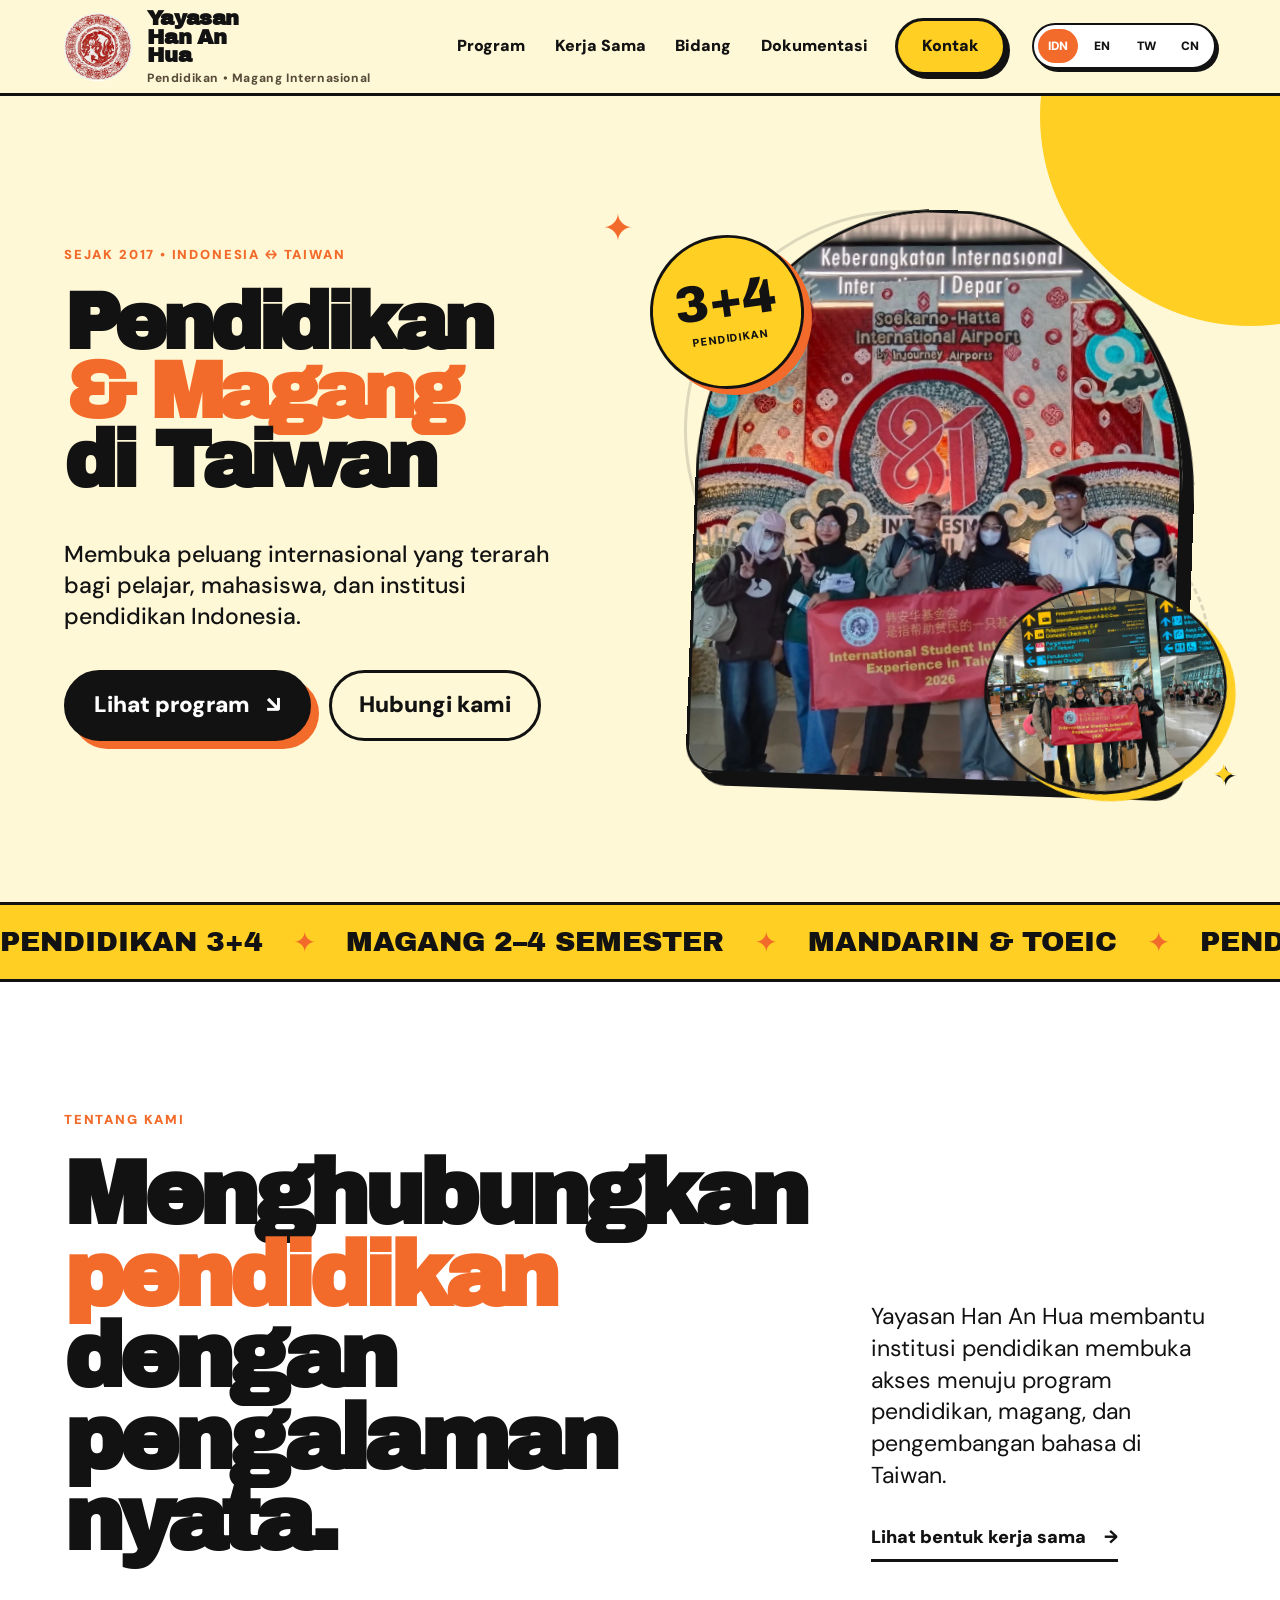
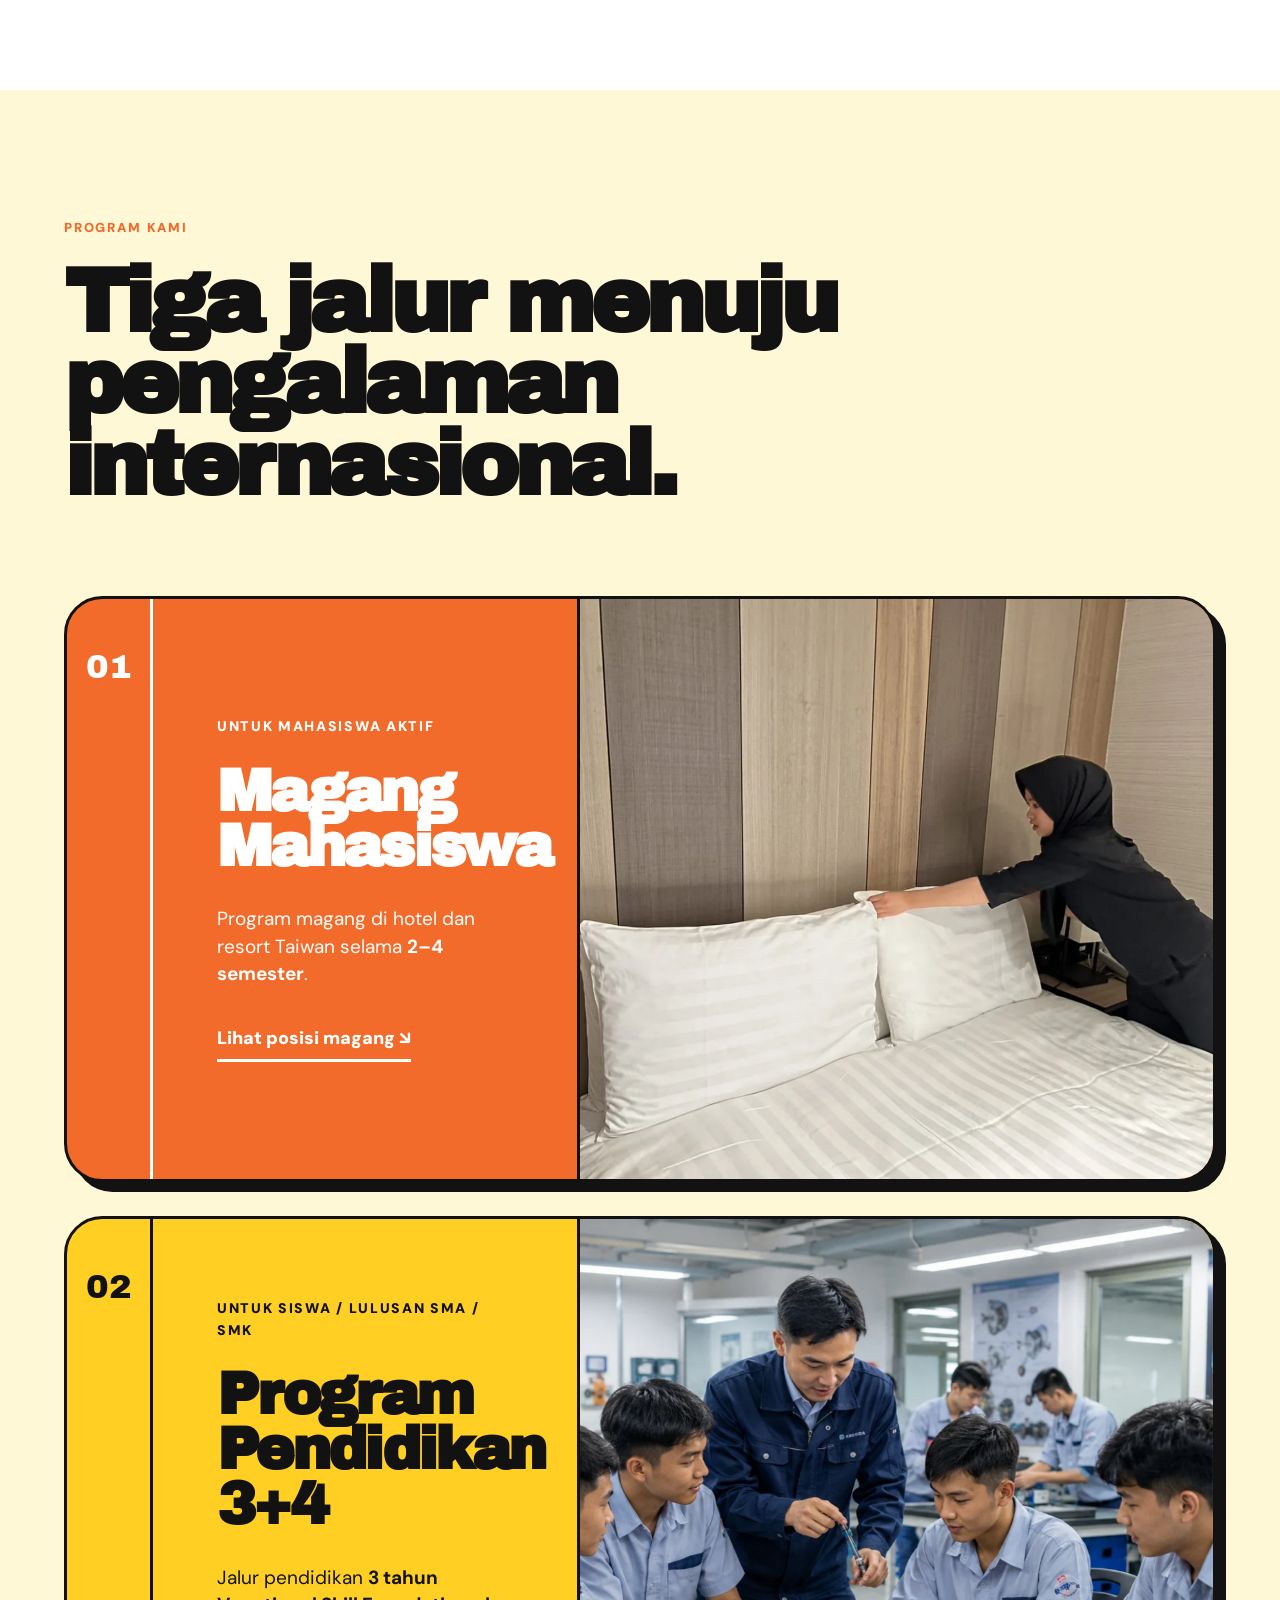
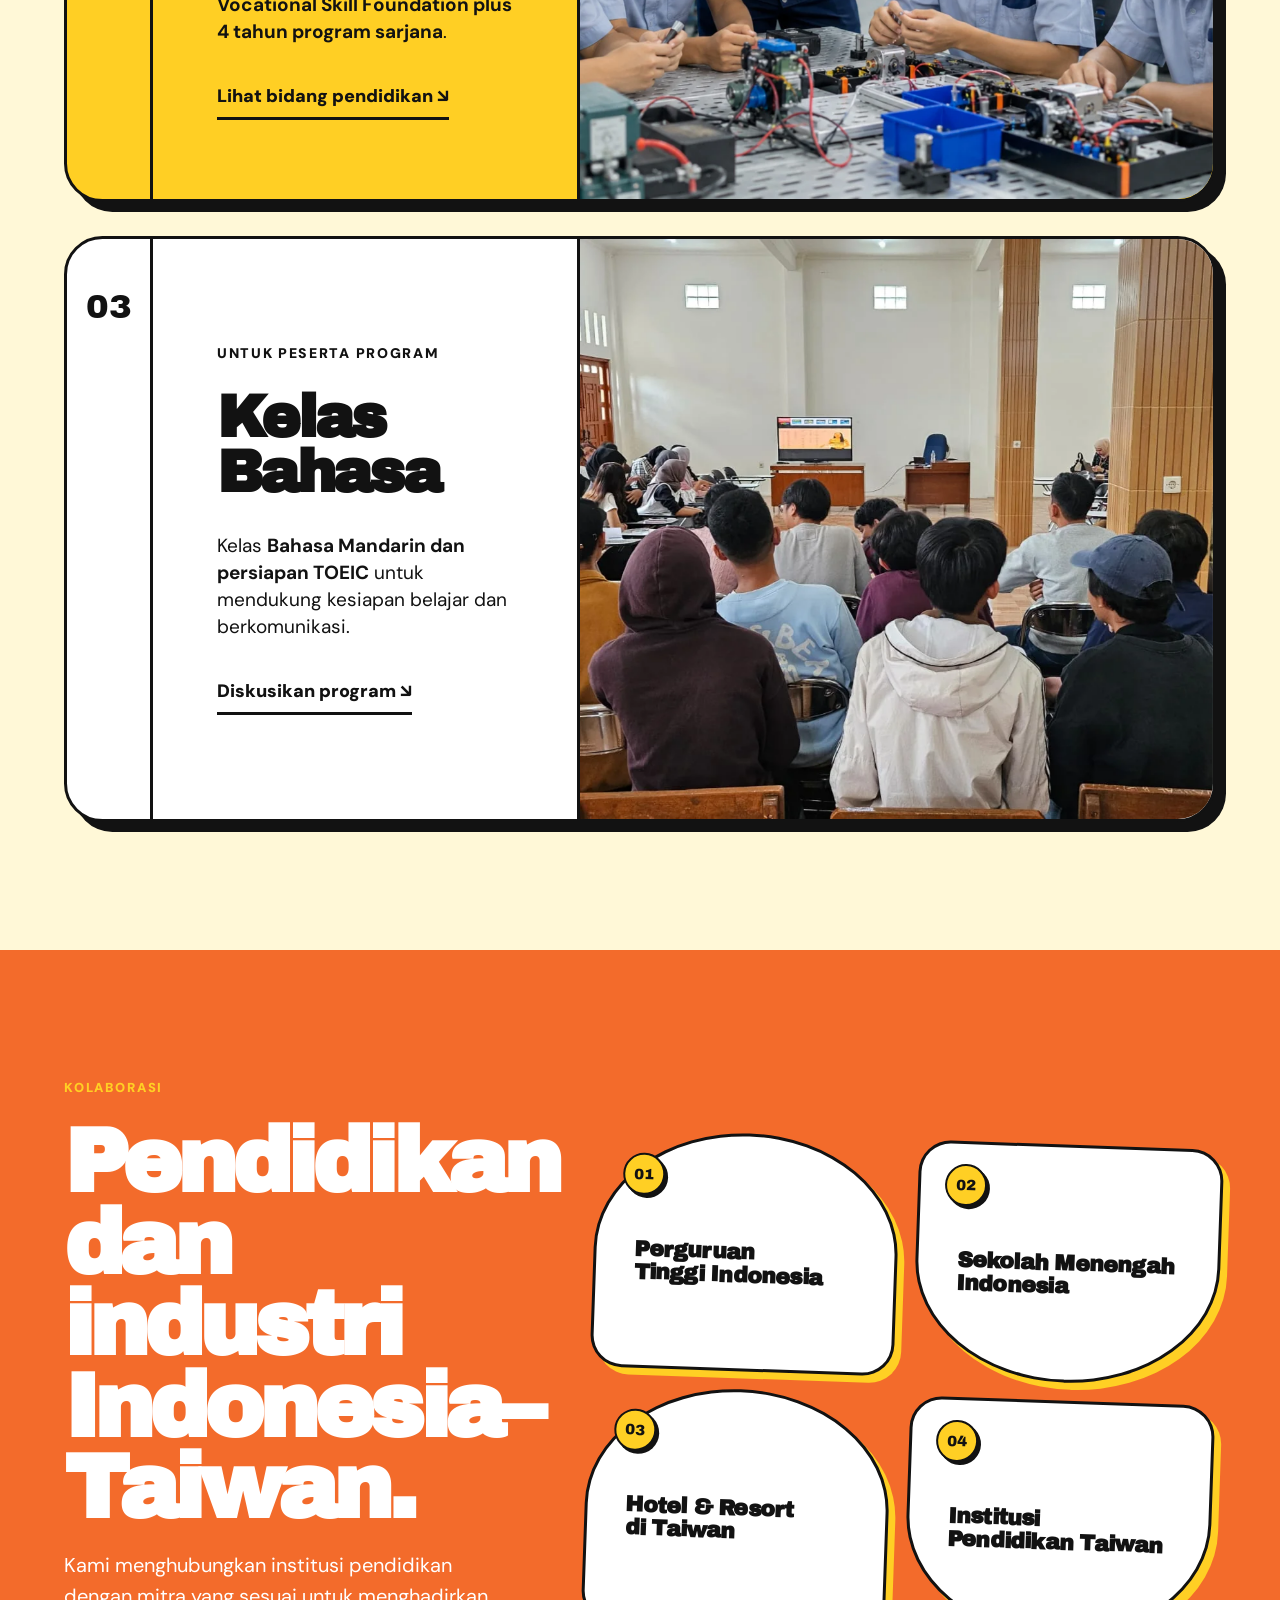
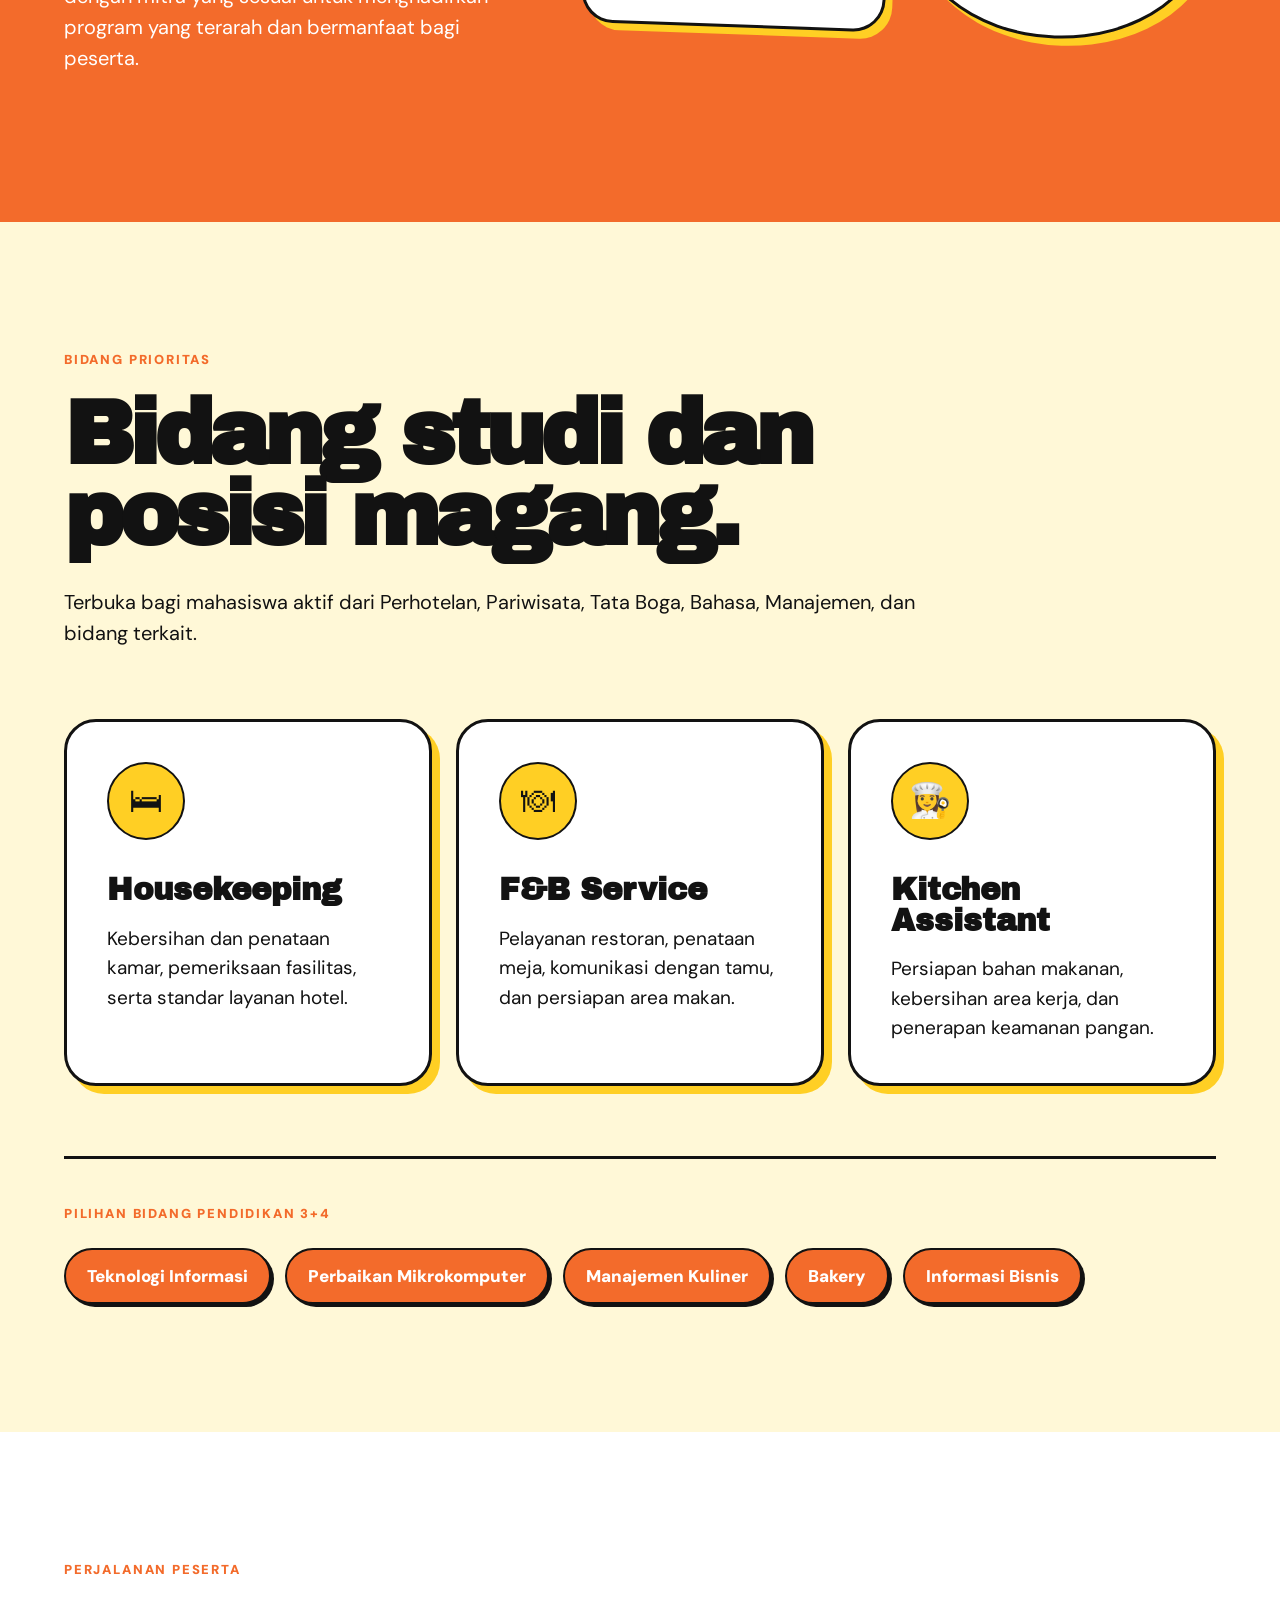
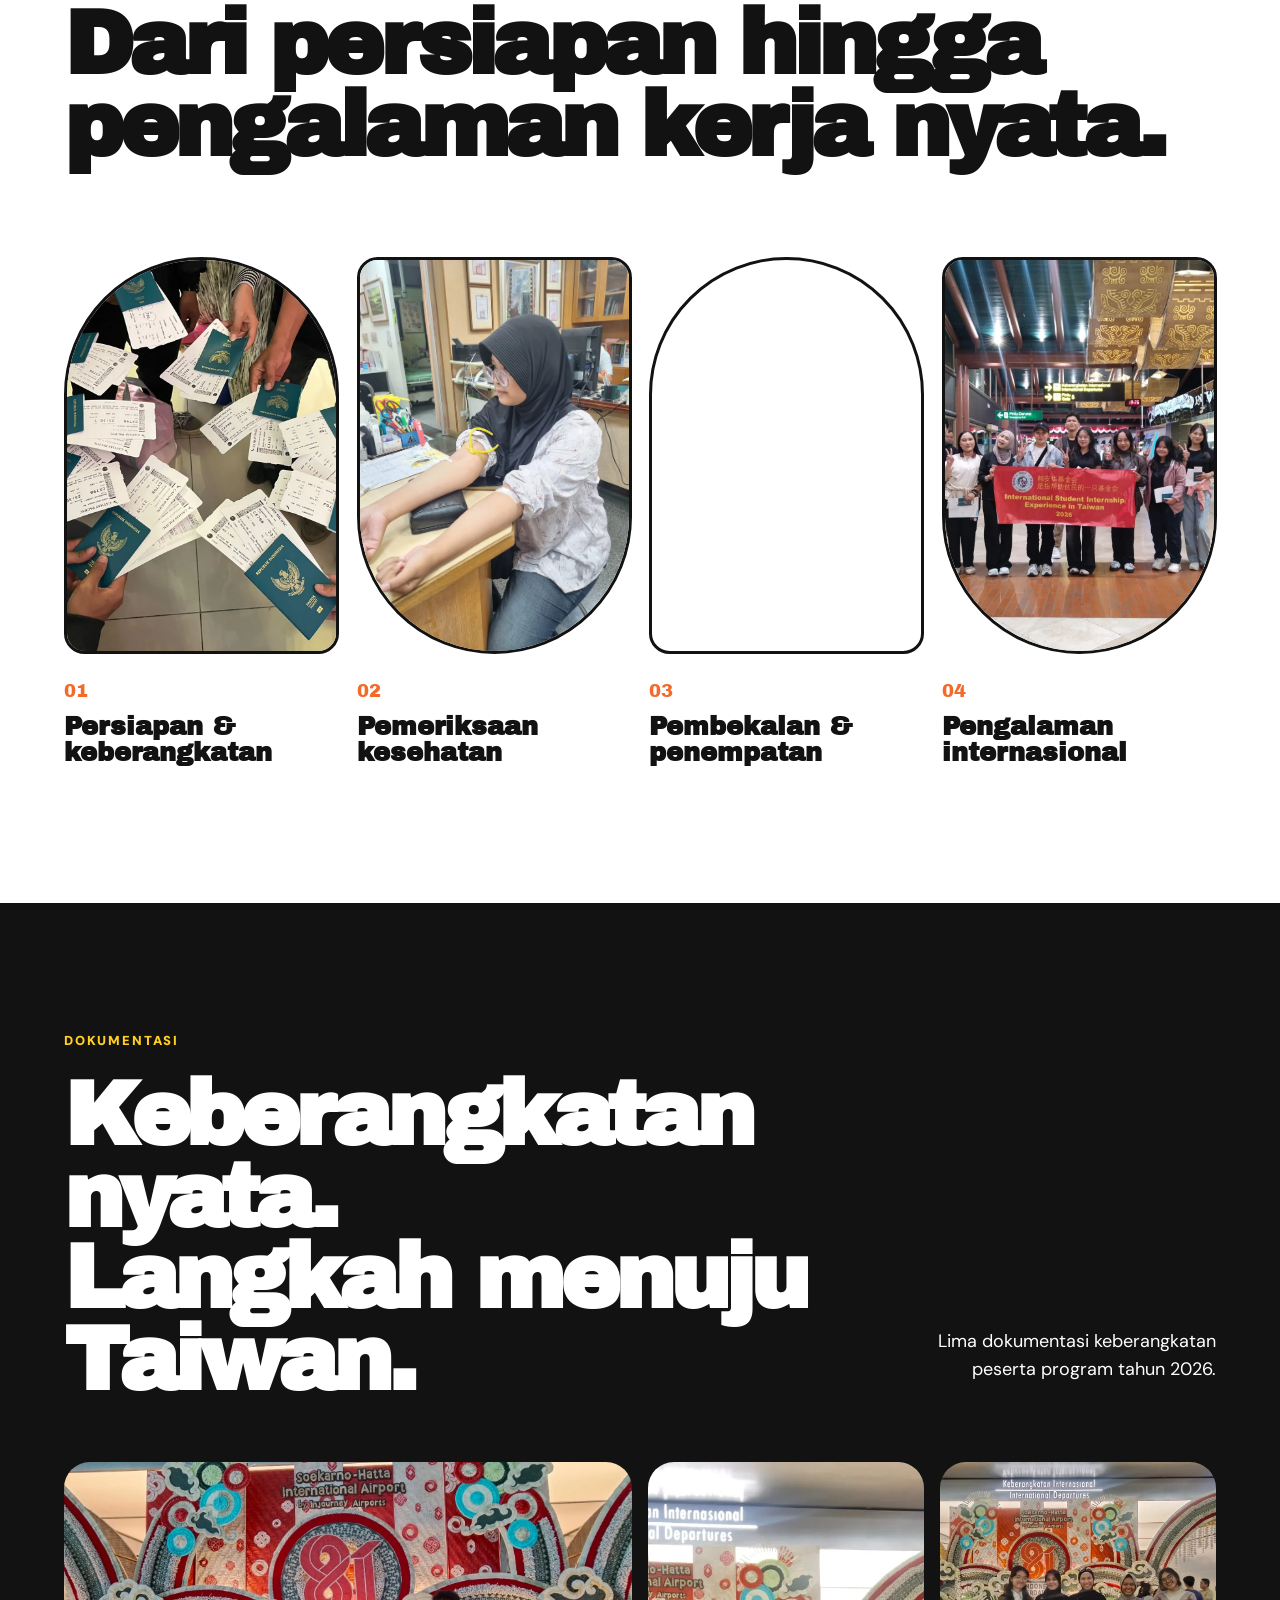
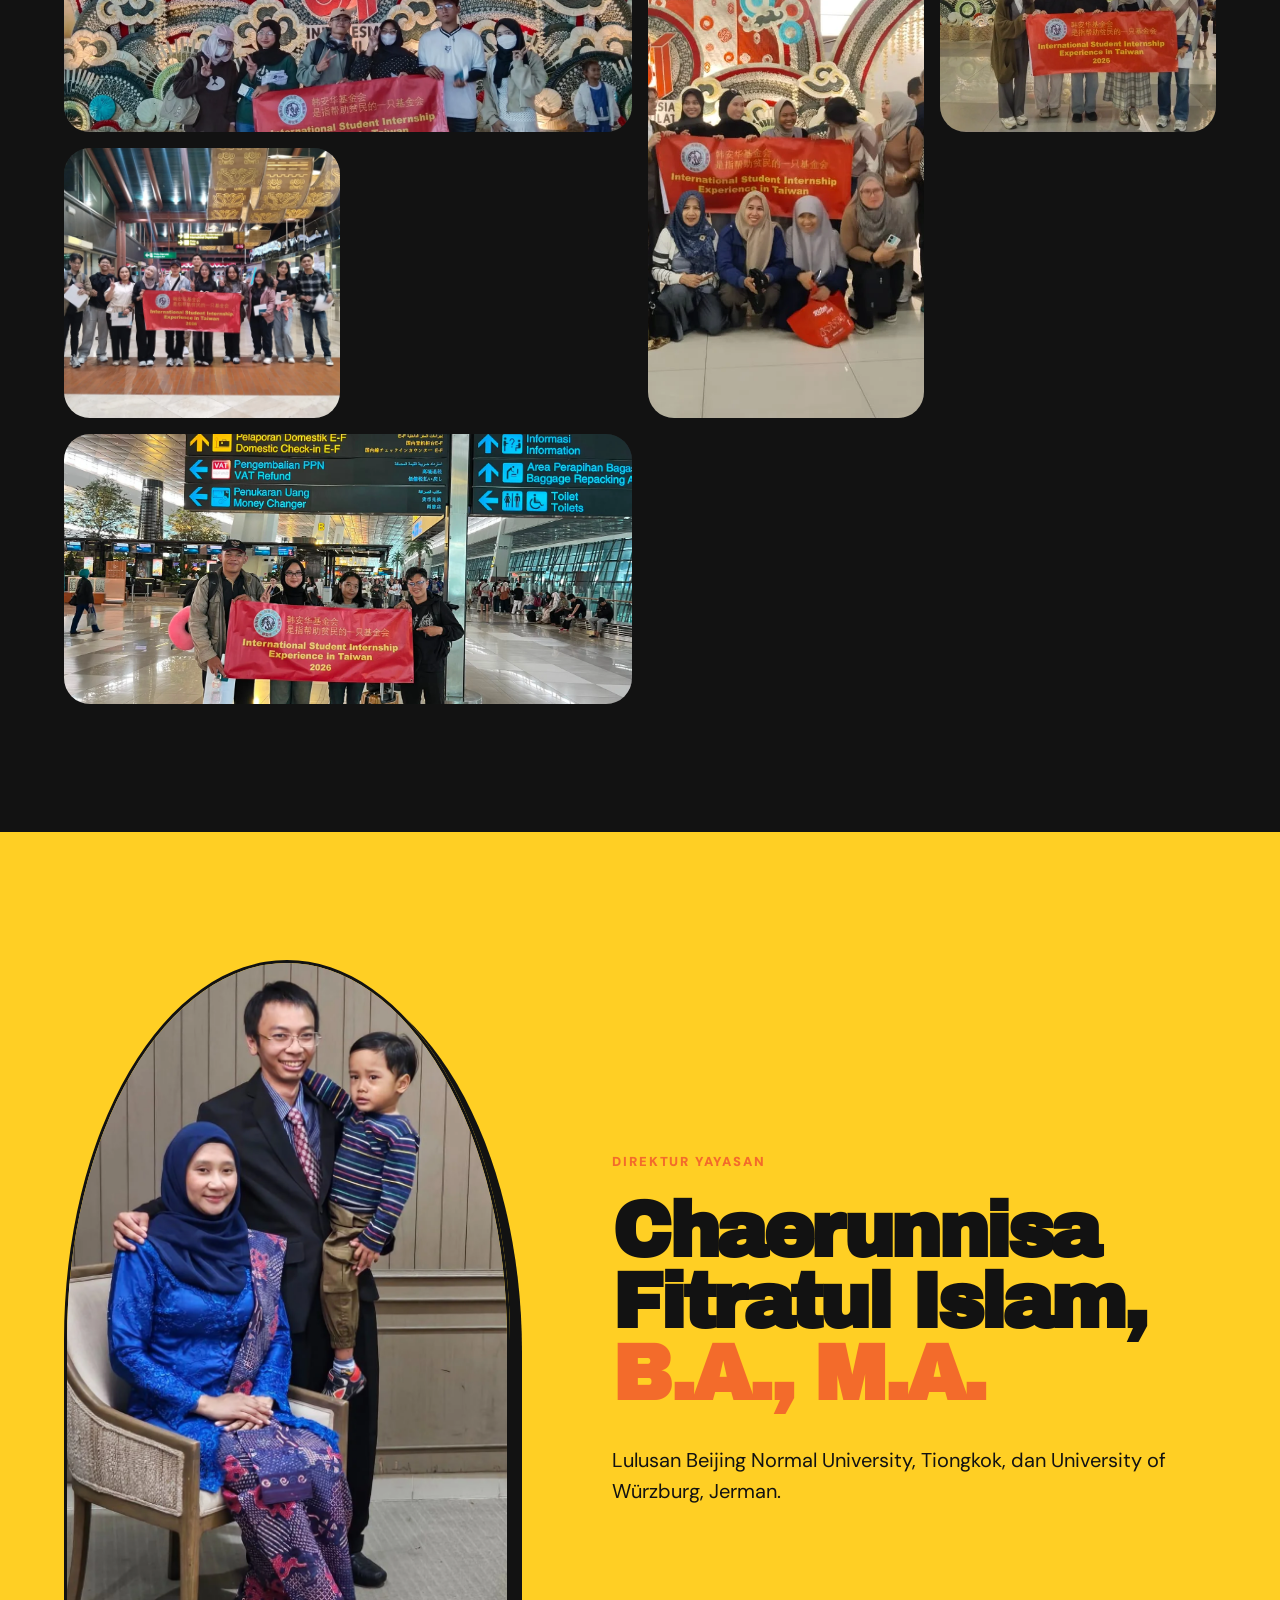
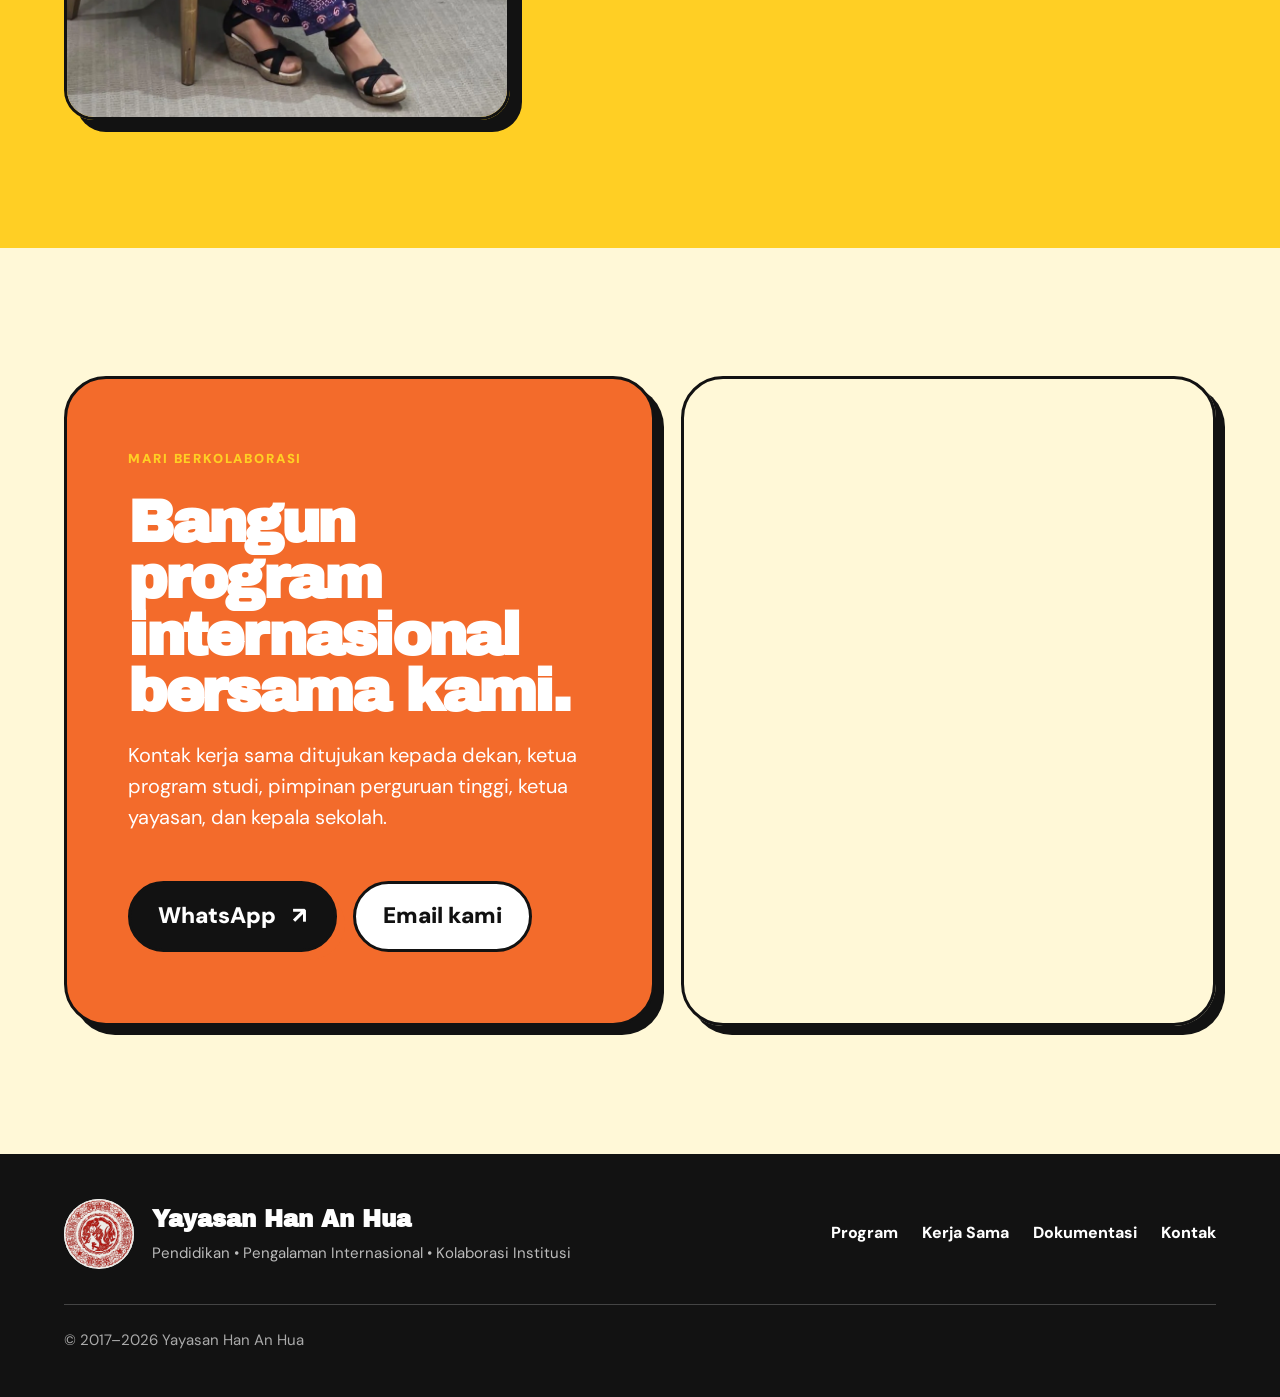
==== commit 967cf9ed: "Add files via upload" ====
--- a/index.html
+++ b/index.html
@@ -6,15 +6,16 @@
   <meta name="description" content="Yayasan Han An Hua membuka peluang pendidikan 3+4, magang mahasiswa, dan pengembangan bahasa di Taiwan melalui kerja sama institusi.">
   <meta name="theme-color" content="#fff8d7">
   <meta name="color-scheme" content="light">
+  <script>document.documentElement.classList.add('js-ready')</script>
   <title>Yayasan Han An Hua | Pendidikan & Magang di Taiwan</title>
   <link rel="preconnect" href="https://fonts.googleapis.com">
   <link rel="preconnect" href="https://fonts.gstatic.com" crossorigin>
   <link href="https://fonts.googleapis.com/css2?family=Archivo+Black&family=DM+Sans:wght@400;500;600;700;800;900&display=swap" rel="stylesheet">
   <link rel="preload" as="image" href="assets/departure-2026-01.webp" fetchpriority="high">
   <link rel="preload" as="image" href="assets/departure-2026-05.webp" fetchpriority="high">
-  <link rel="stylesheet" href="styles.css">
+  <link rel="stylesheet" href="styles-v8.css?v=8">
 </head>
-<body>
+<body data-build="8">
   <div class="progress" aria-hidden="true"><span></span></div>
   <a class="skip-link" href="#main" data-i18n="access.skip">Lewati ke isi utama</a>
 
@@ -119,7 +120,7 @@
       <article class="program-card program-yellow reveal from-right tilt-card">
         <div class="program-number">02</div>
         <div class="program-copy">
-          <p class="card-kicker" data-i18n="program2.kicker">UNTUK LULUSAN SMP / PELAJAR</p>
+          <p class="card-kicker" data-i18n="program2.kicker">UNTUK SISWA / LULUSAN SMA / SMK</p>
           <h3 data-i18n="program2.title">Program Pendidikan 3+4</h3>
           <p data-i18n-html="program2.body">Jalur pendidikan <strong>3 tahun Vocational Skill Foundation plus 4 tahun program sarjana</strong>.</p>
           <a href="#bidang"><span data-i18n="program2.link">Lihat bidang pendidikan</span> <span aria-hidden="true">↘</span></a>
@@ -282,7 +283,7 @@
     <img src="" alt="Foto dokumentasi diperbesar">
   </dialog>
 
-  <script src="i18n.js" defer></script>
-  <script src="script.js" defer></script>
+  <script src="i18n-v8.js?v=8" defer></script>
+  <script src="script-v8.js?v=8" defer></script>
 </body>
 </html>
--- a/styles-v8.css
+++ b/styles-v8.css
@@ -0,0 +1,1086 @@
+:root{
+  --yellow:#ffcf24;
+  --orange:#f36b2b;
+  --cream:#fff8d7;
+  --ink:#121212;
+  --white:#fff;
+  --muted:#584b3a;
+  --display:"Archivo Black",Impact,Haettenschweiler,"Arial Narrow Bold",sans-serif;
+  --body:"DM Sans",system-ui,-apple-system,BlinkMacSystemFont,"Segoe UI",sans-serif;
+  --pad:clamp(24px,5vw,86px);
+  --radius:clamp(24px,3vw,46px);
+  --header-h:96px;
+}
+*{box-sizing:border-box}
+html{scroll-behavior:smooth;scroll-padding-top:calc(var(--header-h) + 20px)}
+body{margin:0;background:var(--cream);color:var(--ink);font-family:var(--body);font-size:18px;line-height:1.55;overflow-x:hidden;text-rendering:optimizeLegibility}
+body.nav-open{overflow:hidden}
+img{display:block;width:100%;height:100%;object-fit:cover}
+a{color:inherit;text-decoration:none}
+button{font:inherit}
+figure{margin:0}
+::selection{background:var(--orange);color:#fff}
+.progress{position:fixed;left:0;right:0;top:0;height:5px;z-index:2000;background:transparent}.progress span{display:block;width:0;height:100%;background:var(--orange)}
+.skip-link{position:fixed;left:16px;top:-100px;z-index:3000;background:#fff;border:3px solid var(--ink);padding:12px 18px;font-weight:900}.skip-link:focus{top:16px}
+.section-pad{padding:clamp(78px,10vw,150px) var(--pad)}
+.eyebrow{margin:0 0 24px;color:var(--orange);font-weight:900;letter-spacing:.14em;font-size:clamp(13px,1vw,16px)}
+.display{margin:0;font-family:var(--display);font-size:clamp(54px,7vw,118px);line-height:.91;letter-spacing:-.055em;text-wrap:balance}
+.display em{color:var(--orange);font-style:normal}
+.display-light{color:#fff}.eyebrow-light{color:var(--yellow)}
+
+.site-header{position:sticky;top:0;z-index:1000;height:var(--header-h);display:flex;align-items:center;justify-content:space-between;padding:10px var(--pad);background:color-mix(in srgb,var(--cream) 93%,transparent);border-bottom:3px solid var(--ink);backdrop-filter:blur(14px);-webkit-backdrop-filter:blur(14px)}
+.brand{display:flex;align-items:center;gap:15px;min-width:260px}.brand img{width:68px;height:68px;object-fit:contain;border-radius:50%;background:#fff}.brand-copy{display:grid;line-height:1}.brand-copy strong{font-family:var(--display);font-size:21px;letter-spacing:-.03em}.brand-copy small{margin-top:7px;font-size:12px;font-weight:800;letter-spacing:.05em;color:var(--muted)}
+.site-nav{display:flex;align-items:center;gap:clamp(15px,2vw,32px);font-weight:900;font-size:16px}.site-nav a{position:relative;padding:12px 2px}.site-nav a:not(.nav-cta)::after{content:"";position:absolute;left:0;right:100%;bottom:7px;height:3px;background:var(--orange);transition:right .25s}.site-nav a:hover::after,.site-nav a:focus-visible::after{right:0}.nav-cta{padding:13px 24px!important;background:var(--yellow);border:3px solid var(--ink);border-radius:999px;box-shadow:4px 4px 0 var(--ink);transition:transform .2s,box-shadow .2s}.nav-cta:hover{transform:translate(-2px,-2px);box-shadow:7px 7px 0 var(--ink)}
+.menu-toggle{display:none;align-items:center;gap:12px;border:3px solid var(--ink);border-radius:999px;background:var(--yellow);padding:11px 17px;font-weight:900;box-shadow:3px 3px 0 var(--ink);cursor:pointer}.menu-lines{display:grid;gap:4px;width:27px}.menu-lines i{display:block;height:3px;background:var(--ink);border-radius:3px;transition:.25s}.menu-toggle[aria-expanded="true"] .menu-lines i:nth-child(1){transform:translateY(7px) rotate(45deg)}.menu-toggle[aria-expanded="true"] .menu-lines i:nth-child(2){opacity:0}.menu-toggle[aria-expanded="true"] .menu-lines i:nth-child(3){transform:translateY(-7px) rotate(-45deg)}
+
+.hero{position:relative;isolation:isolate;display:grid;grid-template-columns:minmax(0,.92fr) minmax(480px,1.08fr);align-items:center;gap:clamp(40px,6vw,110px);min-height:calc(100svh - var(--header-h));padding-top:clamp(55px,7vw,100px);padding-bottom:clamp(70px,8vw,120px);overflow:hidden}
+.hero::before{content:"";position:absolute;z-index:-2;width:420px;height:420px;border-radius:50%;background:var(--yellow);right:-180px;top:-190px;filter:blur(.2px)}
+.hero-copy{position:relative;z-index:3;max-width:900px}.hero-eyebrow{opacity:0;animation:introUp .65s .1s both}.hero h1{margin:0;font-family:var(--display);font-size:clamp(72px,8.4vw,156px);line-height:.84;letter-spacing:-.075em}.hero-line{display:block;width:max-content;max-width:100%;opacity:0;transform:translateY(55px);animation:introUp .85s cubic-bezier(.18,.85,.25,1) both}.hero-line:nth-child(1){animation-delay:.16s}.hero-line:nth-child(2){animation-delay:.26s}.hero-line:nth-child(3){animation-delay:.36s}.hero-line-accent{color:var(--orange)}
+.hero-lead{max-width:720px;margin:42px 0 0;font-size:clamp(21px,1.8vw,30px);line-height:1.35;font-weight:500;opacity:0;animation:introUp .75s .5s both}.hero-actions{display:flex;flex-wrap:wrap;gap:18px;margin-top:38px;opacity:0;animation:introUp .75s .62s both}
+.button{display:inline-flex;align-items:center;justify-content:center;gap:16px;min-height:58px;padding:15px 27px;border:3px solid var(--ink);border-radius:999px;font-weight:900;font-size:18px;transition:transform .22s,box-shadow .22s,background .22s}.button span{font-size:1.25em}.button-dark{background:var(--ink);color:#fff;box-shadow:8px 8px 0 var(--orange)}.button-dark:hover{transform:translate(-3px,-3px);box-shadow:12px 12px 0 var(--orange)}.button-ghost{background:transparent;box-shadow:0 0 0 var(--ink)}.button-ghost:hover{background:#fff;transform:translate(-2px,-2px);box-shadow:6px 6px 0 var(--ink)}
+.hero-collage{position:relative;min-height:min(760px,72vw);opacity:0;animation:introScale 1s .38s cubic-bezier(.2,.8,.2,1) both}.hero-photo{position:absolute;overflow:hidden;border:3px solid var(--ink);box-shadow:12px 12px 0 var(--ink);will-change:transform}.hero-photo-main{inset:4% 6% 3% 8%;border-radius:48% 48% 28px 28px;transform:rotate(2deg);animation:floatMain 7s 1.2s ease-in-out infinite}.hero-photo-main img{object-position:50% 50%}.hero-photo-small{width:43%;height:34%;right:-2%;bottom:1%;border-radius:50%;transform:rotate(-6deg);box-shadow:8px 8px 0 var(--yellow);animation:floatSmall 6s 1.4s ease-in-out infinite}.hero-badge{position:absolute;z-index:4;left:0;top:8%;width:clamp(120px,12vw,184px);aspect-ratio:1;display:grid;place-content:center;text-align:center;background:var(--yellow);border:3px solid var(--ink);border-radius:50%;box-shadow:7px 7px 0 var(--orange);transform:rotate(-8deg);animation:badgePulse 4.6s 1s ease-in-out infinite}.hero-badge span{font-family:var(--display);font-size:clamp(38px,4vw,64px);line-height:.9}.hero-badge small{font-weight:900;font-size:11px;letter-spacing:.08em;margin-top:7px}.orbit{position:absolute;border:3px solid var(--ink);border-radius:50%;opacity:.14}.orbit-one{width:78%;aspect-ratio:1;left:6%;top:4%;animation:spin 28s linear infinite}.orbit-two{width:42%;aspect-ratio:1;right:1%;bottom:6%;border-style:dashed;animation:spinReverse 20s linear infinite}
+
+.marquee{overflow:hidden;border-block:3px solid var(--ink);background:var(--yellow);padding:15px 0}.marquee-track{display:flex;align-items:center;width:max-content;animation:marquee 23s linear infinite}.marquee span{font-family:var(--display);font-size:clamp(22px,2.2vw,39px);white-space:nowrap}.marquee i{font-style:normal;font-size:28px;margin:0 30px;color:var(--orange)}
+.statement{background:#fff}.statement-grid{display:grid;grid-template-columns:minmax(0,1.35fr) minmax(320px,.65fr);gap:clamp(45px,7vw,130px);align-items:end}.statement-copy{max-width:650px}.statement-copy p{font-size:clamp(21px,1.8vw,30px);line-height:1.38;margin:0 0 32px}.text-link{display:inline-flex;gap:18px;align-items:center;font-weight:900;border-bottom:3px solid var(--ink);padding-bottom:7px;font-size:18px}.text-link span{transition:transform .2s}.text-link:hover span{transform:translateX(8px)}
+.section-heading{max-width:1180px;margin-bottom:clamp(52px,7vw,100px)}
+
+.programs{background:var(--cream)}
+.program-card{position:relative;display:grid;grid-template-columns:86px minmax(310px,.8fr) minmax(0,1.2fr);min-height:580px;margin-top:34px;border:3px solid var(--ink);border-radius:var(--radius);overflow:hidden;box-shadow:10px 10px 0 var(--ink);transform-style:preserve-3d;transition:box-shadow .3s,transform .3s}.program-card:hover{box-shadow:15px 18px 0 var(--ink)}
+.program-orange{background:var(--orange);color:#fff}.program-yellow{background:var(--yellow)}.program-cream{background:#fff}
+.program-number{display:flex;align-items:flex-start;justify-content:center;padding-top:42px;border-right:3px solid currentColor;font-family:var(--display);font-size:34px}.program-copy{display:flex;flex-direction:column;justify-content:center;padding:clamp(48px,5vw,80px)}.card-kicker{font-weight:900;letter-spacing:.12em;font-size:14px;margin:0 0 26px}.program-copy h3{font-family:var(--display);font-size:clamp(44px,4.6vw,78px);line-height:.93;letter-spacing:-.045em;margin:0 0 32px;text-wrap:balance}.program-copy>p:not(.card-kicker){font-size:clamp(19px,1.45vw,25px);line-height:1.43;margin:0;max-width:600px}.program-copy a{width:max-content;margin-top:38px;font-weight:900;border-bottom:3px solid currentColor;padding-bottom:6px;font-size:18px}.program-card figure{position:relative;min-height:580px;border-left:3px solid var(--ink);overflow:hidden}.program-card figure::after{content:"";position:absolute;inset:0;background:linear-gradient(120deg,transparent 48%,rgba(255,255,255,.42) 50%,transparent 52%);transform:translateX(-140%);transition:transform .8s}.program-card:hover figure::after{transform:translateX(140%)}.program-card figure img{transition:transform .8s cubic-bezier(.2,.75,.2,1)}.program-card:hover figure img{transform:scale(1.055)}.program-yellow figure img{object-position:50% 42%}
+
+.collaboration{display:grid;grid-template-columns:minmax(0,.82fr) minmax(520px,1.18fr);gap:clamp(50px,7vw,120px);background:var(--orange);color:#fff;align-items:center}.collab-intro>p:last-child{font-size:clamp(20px,1.5vw,25px);max-width:720px}.collab-wheel{display:grid;grid-template-columns:1fr 1fr;gap:18px;transform:rotate(2deg)}.collab-item{position:relative;min-height:245px;padding:34px;display:flex;flex-direction:column;justify-content:space-between;background:#fff;color:var(--ink);border:3px solid var(--ink);border-radius:50% 50% 32px 32px;box-shadow:7px 7px 0 var(--yellow);transition:transform .3s}.collab-item:nth-child(even){border-radius:32px 32px 50% 50%;transform:translateY(28px)}.collab-item:hover{transform:translateY(-8px) rotate(-2deg)}.collab-item:nth-child(even):hover{transform:translateY(18px) rotate(2deg)}.collab-item span{font-family:var(--display);color:var(--orange);font-size:20px}.collab-item strong{font-family:var(--display);font-size:clamp(25px,2.2vw,39px);line-height:1.05}
+
+.fields{background:var(--cream)}.fields-head{max-width:1050px}.fields-head>p:last-child{font-size:clamp(20px,1.45vw,25px);margin-top:30px;max-width:900px}.field-grid{display:grid;grid-template-columns:repeat(3,minmax(0,1fr));gap:24px;margin-top:70px}.field-card{min-height:360px;background:#fff;border:3px solid var(--ink);border-radius:32px;padding:40px;box-shadow:8px 8px 0 var(--yellow);transition:box-shadow .25s,transform .25s;transform-style:preserve-3d}.field-card:hover{box-shadow:12px 16px 0 var(--yellow)}.field-icon{display:grid;place-items:center;width:78px;height:78px;background:var(--yellow);border:2px solid var(--ink);border-radius:50%;font-size:34px}.field-card h3{font-family:var(--display);font-size:clamp(29px,2.4vw,42px);margin:35px 0 18px;line-height:1}.field-card p{font-size:19px;margin:0}.study-strip{margin-top:70px;border-top:3px solid var(--ink);padding-top:45px}.study-list{display:flex;flex-wrap:wrap;gap:14px}.study-list span{background:var(--orange);color:#fff;border:2px solid var(--ink);border-radius:999px;padding:13px 21px;font-weight:900;font-size:17px;box-shadow:3px 3px 0 var(--ink);transition:transform .2s}.study-list span:hover{transform:translateY(-4px) rotate(-1deg)}
+
+.journey{background:#fff}.journey-grid{display:grid;grid-template-columns:repeat(4,minmax(0,1fr));gap:18px}.journey-step figure{height:clamp(360px,31vw,510px);margin:0 0 24px;border:3px solid var(--ink);border-radius:160px 160px 24px 24px;overflow:hidden}.journey-step:nth-child(even) figure{border-radius:24px 24px 160px 160px}.journey-step figure img{transition:transform .75s cubic-bezier(.2,.75,.2,1)}.journey-step:hover figure img{transform:scale(1.06)}.journey-step span{font-family:var(--display);color:var(--orange)}.journey-step h3{font-family:var(--display);font-size:clamp(24px,2vw,34px);line-height:1.05;margin:8px 0}
+
+.gallery{background:var(--ink);color:#fff}.gallery-head{display:grid;grid-template-columns:1.4fr .6fr;gap:40px;align-items:end;margin-bottom:60px}.gallery-head>p{font-size:18px;text-align:right}.gallery-grid{display:grid;grid-template-columns:repeat(4,minmax(0,1fr));grid-auto-rows:270px;gap:16px}.gallery-item{padding:0;border:0;background:#222;overflow:hidden;border-radius:26px;cursor:zoom-in;position:relative}.gallery-item::after{content:"↗";position:absolute;right:16px;top:16px;width:50px;height:50px;display:grid;place-items:center;border:3px solid var(--ink);border-radius:50%;background:var(--yellow);color:#111;font-size:26px;font-weight:900;opacity:0;transform:scale(.55) rotate(-20deg);transition:.25s}.gallery-item:hover::after{opacity:1;transform:scale(1) rotate(0)}.gallery-item img{transition:transform .75s}.gallery-item:hover img{transform:scale(1.06)}.gallery-item.wide{grid-column:span 2}.gallery-item.tall{grid-row:span 2}
+
+.director{display:grid;grid-template-columns:minmax(390px,.85fr) minmax(0,1.15fr);gap:clamp(55px,8vw,150px);align-items:center;background:var(--yellow)}.director-photo{height:min(760px,71vw);max-height:760px;border:3px solid var(--ink);border-radius:50% 50% 30px 30px;overflow:hidden;box-shadow:12px 12px 0 var(--ink)}.director-photo img{object-position:50% 40%;transition:transform .8s}.director-photo:hover img{transform:scale(1.035)}.director-copy h2{font-family:var(--display);font-size:clamp(52px,6vw,100px);line-height:.93;letter-spacing:-.05em;margin:0}.director-copy h2 span{color:var(--orange)}.director-copy>p:last-child{font-size:clamp(20px,1.55vw,26px);max-width:700px;margin-top:35px}
+
+.contact{background:var(--cream);display:grid;grid-template-columns:1.05fr .95fr;gap:26px}.contact-card,.contact-map{border:3px solid var(--ink);border-radius:42px;overflow:hidden;box-shadow:9px 9px 0 var(--ink)}.contact-card{background:var(--orange);color:#fff;padding:clamp(45px,6vw,90px);display:flex;flex-direction:column;justify-content:center}.contact-card .eyebrow{color:var(--yellow)}.contact-card>p:not(.eyebrow){font-size:clamp(20px,1.5vw,25px)}.contact-card .button-ghost{background:#fff;color:#111}.contact-actions{display:flex;flex-wrap:wrap;gap:16px;margin-top:28px}.contact-map{min-height:650px}.contact-map iframe{width:100%;height:100%;border:0;filter:saturate(.75) contrast(1.08)}
+
+.site-footer{background:var(--ink);color:#fff;padding:45px var(--pad);display:grid;grid-template-columns:1fr auto;gap:35px;align-items:center}.footer-brand{display:flex;align-items:center;gap:18px}.footer-brand img{width:70px;height:70px;object-fit:contain;background:#fff;border-radius:50%}.footer-brand div{display:grid}.footer-brand strong{font-family:var(--display);font-size:23px}.footer-brand small{font-size:15px;color:#bbb;margin-top:5px}.footer-links{display:flex;gap:24px;font-weight:800;font-size:16px}.site-footer>p{grid-column:1/-1;border-top:1px solid #444;padding-top:24px;margin:0;color:#aaa;font-size:15px}
+
+.reveal{opacity:0;transform:translateY(46px) scale(.985);transition:opacity .8s cubic-bezier(.2,.8,.2,1),transform .8s cubic-bezier(.2,.8,.2,1)}.reveal.from-left{transform:translateX(-46px)}.reveal.from-right{transform:translateX(46px)}.reveal.is-visible{opacity:1;transform:none}
+.lightbox{width:min(92vw,1300px);height:min(90vh,900px);padding:0;border:0;border-radius:25px;background:#111;box-shadow:0 30px 100px rgba(0,0,0,.55)}.lightbox::backdrop{background:rgba(0,0,0,.82);backdrop-filter:blur(8px)}.lightbox img{width:100%;height:100%;object-fit:contain}.lightbox-close{position:absolute;right:16px;top:16px;width:54px;height:54px;border:3px solid #111;border-radius:50%;background:var(--yellow);font-size:34px;font-weight:900;cursor:pointer;z-index:2}
+
+@keyframes introUp{from{opacity:0;transform:translateY(44px)}to{opacity:1;transform:none}}
+@keyframes introScale{from{opacity:0;transform:scale(.92) rotate(2deg)}to{opacity:1;transform:none}}
+@keyframes marquee{to{transform:translateX(-50%)}}
+@keyframes floatMain{0%,100%{transform:rotate(2deg) translateY(0)}50%{transform:rotate(.5deg) translateY(-12px)}}
+@keyframes floatSmall{0%,100%{transform:rotate(-6deg) translateY(0)}50%{transform:rotate(-3deg) translateY(13px)}}
+@keyframes badgePulse{0%,100%{transform:rotate(-8deg) scale(1)}50%{transform:rotate(-3deg) scale(1.05)}}
+@keyframes spin{to{transform:rotate(360deg)}}
+@keyframes spinReverse{to{transform:rotate(-360deg)}}
+
+@media (max-width:1180px){
+  :root{--header-h:88px}
+  .site-header{height:var(--header-h)}.brand img{width:58px;height:58px}.brand-copy strong{font-size:18px}.brand-copy small{display:none}.site-nav{gap:14px;font-size:14px}
+  .hero{grid-template-columns:1fr;min-height:auto}.hero-copy{max-width:1000px}.hero h1{font-size:clamp(82px,12vw,145px)}.hero-collage{min-height:680px;max-width:900px;width:100%;margin:0 auto}
+  .statement-grid,.collaboration,.director,.contact{grid-template-columns:1fr}.collab-wheel{max-width:900px}.program-card{grid-template-columns:74px minmax(300px,.9fr) minmax(0,1.1fr)}.program-card figure{min-height:540px}.field-grid{grid-template-columns:repeat(2,minmax(0,1fr))}.journey-grid{grid-template-columns:repeat(2,minmax(0,1fr))}.gallery-head{grid-template-columns:1fr}.gallery-head>p{text-align:left}.gallery-grid{grid-template-columns:repeat(2,minmax(0,1fr))}.contact-map{min-height:500px}
+}
+
+@media (max-width:820px){
+  :root{--pad:22px;--header-h:78px}
+  body{font-size:17px}.site-header{height:var(--header-h);padding:8px 14px}.brand{min-width:0;gap:10px}.brand img{width:52px;height:52px}.brand-copy strong{font-size:16px;line-height:.92}.menu-toggle{display:flex;min-height:48px;padding:9px 15px}.site-nav{position:fixed;inset:calc(var(--header-h) + 10px) 14px auto 14px;display:grid;gap:0;padding:18px;background:var(--yellow);border:3px solid var(--ink);border-radius:24px;box-shadow:8px 8px 0 var(--ink);transform:translateY(-24px) scale(.97);opacity:0;pointer-events:none;transition:.25s}.site-nav.open{opacity:1;transform:none;pointer-events:auto}.site-nav a{font-family:var(--display);font-size:23px;padding:12px;border-bottom:2px solid rgba(0,0,0,.14)}.nav-cta{margin-top:10px;text-align:center;border-radius:14px!important;background:var(--orange);color:#fff;box-shadow:none!important}
+  .section-pad{padding-block:82px}.hero{display:block;padding-top:56px;padding-bottom:72px}.hero::before{width:240px;height:240px;right:-120px;top:-120px}.hero-copy{max-width:none}.hero-eyebrow{font-size:12px;line-height:1.4;margin-bottom:24px}.hero h1{font-size:clamp(53px,14.2vw,78px);line-height:.88;letter-spacing:-.065em}.hero-line{width:auto;max-width:none;white-space:nowrap}.hero-lead{font-size:20px;line-height:1.42;margin-top:30px}.hero-actions{display:grid;grid-template-columns:1fr 1fr;gap:12px;margin-top:30px}.button{min-height:54px;padding:12px 17px;font-size:16px}.button-dark{box-shadow:6px 6px 0 var(--orange)}
+  .hero-collage{min-height:480px;margin-top:62px}.hero-photo-main{inset:3% 4% 6% 3%;border-radius:48% 48% 24px 24px;box-shadow:8px 8px 0 var(--ink)}.hero-photo-small{width:46%;height:34%;right:-1%;bottom:0}.hero-badge{left:-2%;top:2%;width:108px;box-shadow:5px 5px 0 var(--orange)}.hero-badge span{font-size:34px}.hero-badge small{font-size:9px}.orbit-one{width:85%;left:2%}.orbit-two{width:45%}
+  .display{font-size:clamp(43px,12.5vw,68px);line-height:.94;letter-spacing:-.052em}.statement-grid{grid-template-columns:1fr;gap:38px}.statement-copy p{font-size:20px}.section-heading{margin-bottom:48px}
+  .program-card{grid-template-columns:1fr;min-height:auto;border-radius:28px;box-shadow:7px 7px 0 var(--ink);margin-top:26px;transform:none!important}.program-number{position:absolute;z-index:3;top:14px;left:14px;width:58px;height:58px;display:grid;place-items:center;padding:0;border:3px solid var(--ink);border-radius:50%;background:var(--yellow);color:var(--ink);font-size:22px}.program-copy{padding:92px 24px 38px}.program-copy h3{font-size:clamp(42px,11.5vw,62px);margin-bottom:24px}.program-copy>p:not(.card-kicker){font-size:19px}.program-copy a{margin-top:30px;font-size:17px}.program-card figure{min-height:0;height:auto;aspect-ratio:16/10;border-left:0;border-top:3px solid var(--ink)}
+  .collaboration{gap:55px}.collab-wheel{grid-template-columns:1fr;transform:none}.collab-item,.collab-item:nth-child(even){min-height:175px;border-radius:30px;transform:none}.collab-item:hover,.collab-item:nth-child(even):hover{transform:none}.collab-item strong{font-size:30px}
+  .field-grid{grid-template-columns:1fr;margin-top:48px}.field-card{min-height:0;padding:32px;transform:none!important}.field-card h3{font-size:34px}.study-strip{margin-top:54px}.study-list span{font-size:15px;padding:11px 16px}
+  .journey-grid{grid-template-columns:1fr}.journey-step figure{height:auto;aspect-ratio:4/5;border-radius:120px 120px 24px 24px}.journey-step:nth-child(even) figure{border-radius:24px 24px 120px 120px}.journey-step h3{font-size:31px;margin-bottom:26px}
+  .gallery-grid{grid-template-columns:1fr;grid-auto-rows:auto}.gallery-item,.gallery-item.wide,.gallery-item.tall{grid-column:auto;grid-row:auto;aspect-ratio:4/3}.gallery-item::after{opacity:1;transform:scale(.8)}
+  .director{gap:60px}.director-photo{height:auto;aspect-ratio:3/4;max-height:none;border-radius:50% 50% 26px 26px;box-shadow:8px 8px 0 var(--ink)}.director-copy h2{font-size:clamp(45px,11.7vw,65px)}.director-copy>p:last-child{font-size:20px}
+  .contact-card{padding:42px 24px}.contact-actions{display:grid}.contact-map{min-height:390px}.site-footer{grid-template-columns:1fr;padding:42px 22px}.footer-links{flex-wrap:wrap;gap:16px}.footer-brand strong{font-size:19px}.footer-brand small{font-size:13px}
+}
+
+@media (max-width:480px){
+  :root{--pad:18px}
+  .brand-copy strong{font-size:15px}.menu-toggle b{font-size:15px}.menu-lines{width:24px}
+  .hero{padding-top:46px}.hero h1{font-size:clamp(46px,12vw,62px)}.hero-line{white-space:nowrap}.hero-lead{font-size:18px}.hero-actions{grid-template-columns:1fr}.hero-collage{min-height:410px;margin-top:50px}.hero-photo-main{inset:2% 1% 7% 2%}.hero-photo-small{width:45%;height:31%}.hero-badge{width:96px}.hero-badge span{font-size:30px}
+  .program-copy h3{font-size:40px}.program-copy>p:not(.card-kicker){font-size:18px}.collab-item strong{font-size:27px}.contact-map{min-height:330px}
+}
+
+@media (hover:none){.tilt-card{transform:none!important}.program-card:hover,.field-card:hover{box-shadow:8px 8px 0 var(--ink)}.program-card:hover figure img,.journey-step:hover figure img,.gallery-item:hover img{transform:none}}
+@media (prefers-reduced-motion:reduce){html{scroll-behavior:auto}.marquee-track,.hero-photo-main,.hero-photo-small,.hero-badge,.orbit,.hero-eyebrow,.hero-line,.hero-lead,.hero-actions,.hero-collage{animation:none!important;opacity:1!important;transform:none!important}.reveal{opacity:1;transform:none;transition:none}*{transition:none!important}}
+
+
+/* =========================================================
+   V3 — desktop/mobile refinement and lightweight animation
+   ========================================================= */
+:root{--page-max:1680px}
+main{overflow:clip}
+.hero,.statement,.programs,.collaboration,.fields,.journey,.gallery,.director,.contact,.site-footer{
+  width:100%;max-width:var(--page-max);margin-inline:auto
+}
+.site-header{max-width:none}
+.hero-copy,.hero h1,.hero-line{min-width:0;max-width:100%}
+.hero{
+  grid-template-columns:minmax(0,.96fr) minmax(0,1.04fr);
+  gap:clamp(36px,5vw,86px)
+}
+.hero h1{
+  width:100%;
+  font-size:clamp(64px,6.15vw,112px);
+  line-height:.88;
+  letter-spacing:-.065em
+}
+.hero-line{
+  display:block;
+  width:100%;
+  max-width:100%;
+  white-space:normal;
+  overflow:visible
+}
+.hero-lead{max-width:660px}
+.hero-collage{
+  min-height:clamp(500px,48vw,720px);
+  max-height:760px
+}
+.hero-spark{
+  position:absolute;
+  z-index:2;
+  font-family:var(--display);
+  color:var(--orange);
+  line-height:1;
+  pointer-events:none;
+  animation:v3SparkFloat 4.8s ease-in-out infinite
+}
+.hero-spark-one{
+  top:14%;left:47%;
+  font-size:clamp(28px,3vw,54px);
+  animation-delay:.25s
+}
+.hero-spark-two{
+  right:3.5%;bottom:14%;
+  font-size:clamp(22px,2.2vw,40px);
+  color:var(--yellow);
+  text-shadow:2px 2px 0 var(--ink);
+  animation-delay:1.1s
+}
+.program-card{max-width:1500px;margin-inline:auto}
+.program-card::before,.field-card::before{
+  content:"";
+  position:absolute;
+  inset:0;
+  pointer-events:none;
+  background:radial-gradient(circle at var(--mx,50%) var(--my,50%),rgba(255,255,255,.22),transparent 34%);
+  opacity:0;
+  transition:opacity .25s
+}
+.program-card:hover::before,.field-card:hover::before{opacity:1}
+.program-card.is-visible figure img{
+  animation:v3ImageReveal .9s cubic-bezier(.2,.8,.2,1) both
+}
+.program-copy a span,.button span{
+  display:inline-block;
+  animation:v3ArrowNudge 1.8s ease-in-out infinite
+}
+.field-card{position:relative;overflow:hidden}
+.field-card.is-visible .field-icon{
+  animation:v3IconBounce .7s .22s cubic-bezier(.2,.9,.2,1) both
+}
+.journey-step.is-visible figure{
+  animation:v3SoftRise .8s cubic-bezier(.2,.8,.2,1) both
+}
+.gallery-item.is-visible{
+  animation:v3GalleryPop .72s cubic-bezier(.2,.85,.2,1) both
+}
+.contact-card.is-visible{
+  animation:v3ContactGlow 1.1s ease-out both
+}
+
+@keyframes v3SparkFloat{
+  0%,100%{transform:translate3d(0,0,0) rotate(0deg) scale(1)}
+  50%{transform:translate3d(0,-14px,0) rotate(12deg) scale(1.08)}
+}
+@keyframes v3ImageReveal{
+  from{opacity:.72;transform:scale(1.08)}
+  to{opacity:1;transform:scale(1)}
+}
+@keyframes v3ArrowNudge{
+  0%,65%,100%{transform:translate(0,0)}
+  78%{transform:translate(5px,5px)}
+}
+@keyframes v3IconBounce{
+  from{opacity:0;transform:translateY(16px) scale(.7) rotate(-12deg)}
+  to{opacity:1;transform:none}
+}
+@keyframes v3SoftRise{
+  from{opacity:.5;transform:translateY(24px) scale(.98)}
+  to{opacity:1;transform:none}
+}
+@keyframes v3GalleryPop{
+  from{opacity:0;transform:translateY(22px) scale(.965)}
+  to{opacity:1;transform:none}
+}
+@keyframes v3ContactGlow{
+  0%{box-shadow:9px 9px 0 var(--ink)}
+  55%{box-shadow:15px 15px 0 var(--yellow)}
+  100%{box-shadow:9px 9px 0 var(--ink)}
+}
+
+@media (min-width:821px) and (max-width:1180px){
+  .hero h1{font-size:clamp(72px,9.7vw,112px)}
+  .hero-collage{min-height:620px}
+}
+
+@media (max-width:1020px){
+  .program-card{
+    grid-template-columns:76px minmax(0,1fr);
+    min-height:0
+  }
+  .program-card figure{
+    grid-column:1/-1;
+    border-left:0;
+    border-top:3px solid var(--ink);
+    min-height:0;
+    aspect-ratio:16/9
+  }
+  .program-copy{padding:58px clamp(28px,5vw,60px)}
+  .program-number{grid-row:1;border-right:3px solid currentColor}
+  .field-grid{grid-template-columns:1fr}
+}
+
+@media (max-width:820px){
+  :root{
+    --pad:clamp(18px,5vw,26px);
+    --header-h:72px
+  }
+  body{font-size:16px}
+  .site-header{
+    height:var(--header-h);
+    padding:7px 12px;
+    gap:10px
+  }
+  .brand{gap:8px;min-width:0;flex:1}
+  .brand img{width:46px;height:46px;flex:0 0 46px}
+  .brand-copy strong{
+    font-size:14px;
+    line-height:.92;
+    letter-spacing:-.02em
+  }
+  .brand-copy small{display:none}
+  .menu-toggle{
+    display:flex;
+    flex:0 0 auto;
+    min-height:44px;
+    padding:8px 13px;
+    gap:9px;
+    box-shadow:2px 2px 0 var(--ink)
+  }
+  .menu-toggle b{font-size:14px}
+  .menu-lines{width:22px;gap:3px}
+  .menu-lines i{height:2.5px}
+  .site-nav{
+    inset:calc(var(--header-h) + 8px) 12px auto 12px;
+    max-height:calc(100svh - var(--header-h) - 24px);
+    overflow:auto
+  }
+  .section-pad{padding-block:clamp(64px,16vw,90px)}
+  .hero{
+    display:grid;
+    grid-template-columns:1fr;
+    min-height:auto;
+    padding-top:34px;
+    padding-bottom:62px;
+    gap:0
+  }
+  .hero-copy{width:100%;max-width:100%}
+  .hero-eyebrow{
+    margin-bottom:18px;
+    font-size:11px;
+    line-height:1.35;
+    letter-spacing:.11em
+  }
+  .hero h1{
+    width:100%;
+    font-size:clamp(47px,12.8vw,68px);
+    line-height:.91;
+    letter-spacing:-.055em
+  }
+  .hero-line{
+    display:block;
+    width:100%;
+    max-width:100%;
+    white-space:normal;
+    overflow:visible
+  }
+  .hero-lead{
+    max-width:34ch;
+    margin-top:24px;
+    font-size:clamp(17px,4.8vw,20px);
+    line-height:1.42
+  }
+  .hero-actions{
+    display:grid;
+    grid-template-columns:1fr;
+    gap:12px;
+    margin-top:27px
+  }
+  .button{
+    width:100%;
+    min-height:52px;
+    padding:12px 18px;
+    font-size:16px
+  }
+  .hero-collage{
+    width:100%;
+    min-height:clamp(360px,90vw,480px);
+    margin-top:44px
+  }
+  .hero-photo-main{
+    inset:3% 3% 8% 3%;
+    border-radius:42% 42% 22px 22px;
+    box-shadow:7px 7px 0 var(--ink)
+  }
+  .hero-photo-small{
+    width:43%;
+    height:30%;
+    right:0;
+    bottom:1%;
+    box-shadow:5px 5px 0 var(--yellow)
+  }
+  .hero-badge{
+    left:0;
+    top:0;
+    width:92px;
+    box-shadow:4px 4px 0 var(--orange)
+  }
+  .hero-badge span{font-size:29px}
+  .hero-badge small{font-size:8px}
+  .hero-spark-one{
+    top:48%;
+    left:auto;
+    right:3%;
+    font-size:28px
+  }
+  .hero-spark-two{display:none}
+  .orbit-one{width:80%;left:7%}
+  .orbit-two{width:42%}
+  .display{
+    font-size:clamp(39px,10.9vw,59px);
+    line-height:.97;
+    letter-spacing:-.045em
+  }
+  .statement-grid{gap:28px}
+  .statement-copy p{font-size:18px}
+  .program-card{
+    grid-template-columns:1fr;
+    min-height:0;
+    margin-top:22px;
+    border-radius:24px;
+    box-shadow:6px 6px 0 var(--ink);
+    overflow:hidden;
+    transform:none!important
+  }
+  .program-number{
+    position:absolute;
+    top:13px;
+    left:13px;
+    width:52px;
+    height:52px;
+    padding:0;
+    display:grid;
+    place-items:center;
+    border:3px solid var(--ink);
+    border-radius:50%;
+    background:var(--yellow);
+    color:var(--ink);
+    font-size:20px;
+    z-index:3
+  }
+  .program-copy{padding:82px 21px 32px}
+  .card-kicker{
+    margin-bottom:19px;
+    font-size:11px;
+    line-height:1.4
+  }
+  .program-copy h3{
+    margin-bottom:20px;
+    font-size:clamp(36px,10.6vw,48px);
+    line-height:.98
+  }
+  .program-copy>p:not(.card-kicker){
+    font-size:17px;
+    line-height:1.48
+  }
+  .program-copy a{
+    margin-top:25px;
+    font-size:16px
+  }
+  .program-card figure{
+    grid-column:auto;
+    min-height:0;
+    aspect-ratio:4/3;
+    border-left:0;
+    border-top:3px solid var(--ink)
+  }
+  .program-yellow figure img{object-position:50% 50%}
+  .collaboration{gap:42px;padding-inline:var(--pad)}
+  .collab-item,.collab-item:nth-child(even){
+    min-height:145px;
+    padding:24px;
+    border-radius:24px;
+    transform:none
+  }
+  .collab-item strong{
+    font-size:25px;
+    line-height:1.03
+  }
+  .fields-head>p:last-child{font-size:17px}
+  .field-grid{
+    grid-template-columns:1fr;
+    gap:17px;
+    margin-top:38px
+  }
+  .field-card{
+    min-height:0;
+    padding:26px;
+    box-shadow:5px 5px 0 var(--ink);
+    transform:none!important
+  }
+  .field-card h3{font-size:29px}
+  .study-strip{margin-top:44px;padding-top:26px}
+  .study-list{gap:9px}
+  .study-list span{font-size:14px;padding:9px 13px}
+  .journey-grid{grid-template-columns:1fr;gap:28px}
+  .journey-step figure{
+    height:auto;
+    aspect-ratio:16/11;
+    border-radius:72px 72px 20px 20px
+  }
+  .journey-step:nth-child(even) figure{
+    border-radius:20px 20px 72px 72px
+  }
+  .journey-step h3{
+    margin-bottom:18px;
+    font-size:27px
+  }
+  .gallery{padding-inline:var(--pad)}
+  .gallery-grid{
+    grid-template-columns:1fr;
+    grid-auto-rows:auto;
+    gap:14px
+  }
+  .gallery-item,.gallery-item.wide,.gallery-item.tall{
+    grid-column:auto;
+    grid-row:auto;
+    aspect-ratio:4/3;
+    border-radius:20px
+  }
+  .director{grid-template-columns:1fr;gap:44px}
+  .director-photo{
+    width:100%;
+    max-width:520px;
+    height:auto;
+    aspect-ratio:3/4;
+    margin-inline:auto
+  }
+  .director-copy h2{
+    font-size:clamp(38px,10.5vw,55px)
+  }
+  .director-copy>p:last-child{
+    margin-top:25px;
+    font-size:18px
+  }
+  .contact{
+    grid-template-columns:1fr;
+    gap:18px
+  }
+  .contact-card,.contact-map{
+    border-radius:25px;
+    box-shadow:6px 6px 0 var(--ink)
+  }
+  .contact-card{padding:36px 22px}
+  .contact-card>p:not(.eyebrow){font-size:17px}
+  .contact-actions{display:grid}
+  .contact-map{min-height:320px}
+  .site-footer{
+    grid-template-columns:1fr;
+    padding:34px 18px
+  }
+  .footer-brand img{width:54px;height:54px}
+  .footer-links{font-size:14px}
+}
+
+@media (max-width:420px){
+  .hero h1{font-size:clamp(43px,12.2vw,53px)}
+  .hero-lead{font-size:17px}
+  .brand-copy strong{font-size:13px}
+  .menu-toggle{padding-inline:11px}
+  .menu-toggle b{font-size:13px}
+  .hero-collage{min-height:350px}
+  .program-copy h3{font-size:36px}
+}
+
+@media (hover:none){
+  .program-card::before,.field-card::before{display:none}
+  .program-card.is-visible,.field-card.is-visible{
+    animation:v3MobileCardIn .68s cubic-bezier(.18,.85,.25,1) both
+  }
+  .button:active,.menu-toggle:active{transform:scale(.97)}
+}
+@keyframes v3MobileCardIn{
+  from{opacity:0;transform:translateY(25px) scale(.98)}
+  to{opacity:1;transform:none}
+}
+
+@media (prefers-reduced-motion:reduce){
+  .hero-spark,
+  .program-card.is-visible figure img,
+  .program-copy a span,
+  .button span,
+  .field-card.is-visible .field-icon,
+  .journey-step.is-visible figure,
+  .gallery-item.is-visible,
+  .contact-card.is-visible{
+    animation:none!important
+  }
+}
+
+
+/* V4 — gallery supplied by the user */
+.departure-gallery .gallery-item img{object-position:center}
+.departure-gallery .gallery-item:nth-child(1) img{object-position:center 42%}
+.departure-gallery .gallery-item:nth-child(2) img{object-position:center 48%}
+.departure-gallery .gallery-item:nth-child(3) img{object-position:center 45%}
+.departure-gallery .gallery-item:nth-child(4) img{object-position:center 48%}
+.departure-gallery .gallery-item:nth-child(5) img{object-position:center 48%}
+.program-yellow figure img{object-position:center 48%}
+
+@media (max-width:820px){
+  .departure-gallery{gap:18px}
+  .departure-gallery .gallery-item,
+  .departure-gallery .gallery-item.wide,
+  .departure-gallery .gallery-item.tall{
+    aspect-ratio:4/3;
+    min-height:0;
+    border:2px solid rgba(255,255,255,.08)
+  }
+  .program-yellow figure{aspect-ratio:16/9}
+}
+
+
+/* =========================================================
+   V5 — text fitting and four-language selector
+   ========================================================= */
+.language-switcher{
+  display:flex;
+  align-items:center;
+  gap:4px;
+  padding:4px;
+  border:2px solid var(--ink);
+  border-radius:999px;
+  background:#fff;
+  box-shadow:3px 3px 0 var(--ink);
+}
+.language-button{
+  min-width:40px;
+  min-height:34px;
+  padding:5px 8px;
+  border:0;
+  border-radius:999px;
+  background:transparent;
+  color:var(--ink);
+  font-family:var(--body);
+  font-size:12px;
+  font-weight:900;
+  line-height:1;
+  cursor:pointer;
+  transition:background .2s,color .2s,transform .2s;
+}
+.language-button:hover,
+.language-button:focus-visible{background:var(--cream)}
+.language-button.is-active{
+  background:var(--orange);
+  color:#fff;
+}
+.language-button:active{transform:scale(.94)}
+
+/* Keep all four collaboration labels inside their shapes. */
+.collab-wheel{
+  align-items:stretch;
+}
+.collab-item{
+  min-width:0;
+  min-height:238px;
+  padding:30px 30px 34px;
+  display:grid;
+  grid-template-rows:auto minmax(0,1fr);
+  align-items:start;
+  overflow:hidden;
+}
+.collab-item span{
+  position:relative;
+  z-index:1;
+  line-height:1;
+}
+.collab-item strong{
+  position:relative;
+  z-index:1;
+  align-self:center;
+  width:100%;
+  max-width:100%;
+  margin:0;
+  font-size:clamp(22px,1.7vw,31px);
+  line-height:1.04;
+  letter-spacing:-.035em;
+  text-wrap:balance;
+  overflow-wrap:normal;
+  word-break:normal;
+  hyphens:none;
+}
+
+/* The contact title previously exceeded its orange box. */
+.contact-card{
+  min-width:0;
+  padding:clamp(42px,4.8vw,76px);
+}
+.contact-card .display{
+  width:100%;
+  max-width:100%;
+  font-size:clamp(43px,4.6vw,76px);
+  line-height:.96;
+  letter-spacing:-.045em;
+  text-wrap:balance;
+  overflow-wrap:normal;
+  word-break:normal;
+}
+.contact-card>p:not(.eyebrow){
+  max-width:720px;
+}
+
+/* Chinese pages use native system CJK fonts for clearer rendering. */
+html[data-language="tw"] body,
+html[data-language="cn"] body{
+  font-family:"Noto Sans TC","Noto Sans SC","PingFang TC","PingFang SC",
+              "Microsoft JhengHei","Microsoft YaHei",system-ui,sans-serif;
+}
+html[data-language="tw"] .display,
+html[data-language="tw"] h1,
+html[data-language="tw"] h2,
+html[data-language="tw"] h3,
+html[data-language="tw"] .collab-item strong,
+html[data-language="tw"] .brand-copy strong,
+html[data-language="cn"] .display,
+html[data-language="cn"] h1,
+html[data-language="cn"] h2,
+html[data-language="cn"] h3,
+html[data-language="cn"] .collab-item strong,
+html[data-language="cn"] .brand-copy strong{
+  font-family:"Noto Sans TC","Noto Sans SC","PingFang TC","PingFang SC",
+              "Microsoft JhengHei","Microsoft YaHei",system-ui,sans-serif;
+  font-weight:900;
+  letter-spacing:-.035em;
+}
+html[data-language="en"] .collab-item strong{
+  font-size:clamp(19px,1.43vw,27px);
+  line-height:1.08;
+}
+html[data-language="en"] .contact-card .display{
+  font-size:clamp(40px,4vw,67px);
+}
+html[data-language="tw"] .collab-item strong,
+html[data-language="cn"] .collab-item strong{
+  font-size:clamp(25px,1.8vw,34px);
+  line-height:1.18;
+}
+html[data-language="tw"] .contact-card .display,
+html[data-language="cn"] .contact-card .display{
+  font-size:clamp(45px,4.25vw,70px);
+  line-height:1.12;
+}
+
+@media (max-width:1180px) and (min-width:821px){
+  .site-nav{gap:13px;font-size:14px}
+  .language-button{min-width:35px;padding-inline:6px}
+  .collaboration{
+    grid-template-columns:minmax(0,.74fr) minmax(480px,1.26fr);
+    gap:45px;
+  }
+  .collab-item{min-height:220px;padding:27px}
+  .collab-item strong{font-size:clamp(20px,2.05vw,28px)}
+  html[data-language="en"] .collab-item strong{font-size:clamp(18px,1.7vw,23px)}
+}
+
+@media (max-width:820px){
+  .site-nav{
+    padding-bottom:20px;
+  }
+  .language-switcher{
+    width:100%;
+    justify-content:space-between;
+    margin-top:8px;
+    padding:6px;
+    box-shadow:4px 4px 0 var(--ink);
+  }
+  .language-button{
+    flex:1;
+    min-height:42px;
+    font-size:13px;
+  }
+  .collab-item,
+  .collab-item:nth-child(even){
+    min-height:160px;
+    padding:23px 24px 26px;
+    display:grid;
+    grid-template-rows:auto 1fr;
+  }
+  .collab-item strong{
+    align-self:center;
+    font-size:clamp(25px,7.4vw,31px);
+    line-height:1.03;
+  }
+  html[data-language="en"] .collab-item strong{
+    font-size:clamp(21px,6.1vw,27px);
+    line-height:1.06;
+  }
+  html[data-language="tw"] .collab-item strong,
+  html[data-language="cn"] .collab-item strong{
+    font-size:clamp(26px,7.5vw,32px);
+    line-height:1.16;
+  }
+  .contact-card .display{
+    font-size:clamp(39px,10.4vw,52px);
+    line-height:.98;
+  }
+  html[data-language="en"] .contact-card .display{
+    font-size:clamp(36px,9.4vw,47px);
+  }
+  html[data-language="tw"] .contact-card .display,
+  html[data-language="cn"] .contact-card .display{
+    font-size:clamp(39px,10vw,50px);
+    line-height:1.12;
+  }
+}
+
+@media (max-width:420px){
+  .collab-item strong{font-size:25px}
+  html[data-language="en"] .collab-item strong{font-size:21px}
+  .contact-card .display{font-size:38px}
+  html[data-language="en"] .contact-card .display{font-size:34px}
+}
+
+
+/* =========================================================
+   V6 — foundation/director names and visible collaboration numbers
+   ========================================================= */
+.brand-copy strong{
+  display:block;
+  max-width:190px;
+  line-height:.9;
+  text-wrap:balance;
+}
+html[data-language="en"] .brand-copy strong{
+  font-size:clamp(17px,1.42vw,23px);
+  line-height:.94;
+}
+html[data-language="tw"] .brand-copy strong,
+html[data-language="cn"] .brand-copy strong{
+  font-size:clamp(19px,1.55vw,26px);
+  line-height:1.08;
+  white-space:nowrap;
+}
+
+/* Show every sequence number as a clear badge, including 01 and 03. */
+.collab-item{
+  position:relative;
+  overflow:visible;
+  grid-template-rows:1fr;
+  padding-top:48px;
+}
+.collab-item span{
+  position:absolute;
+  top:20px;
+  left:24px;
+  width:42px;
+  height:42px;
+  margin:0;
+  padding:0;
+  display:grid;
+  place-items:center;
+  border:2px solid var(--ink);
+  border-radius:50%;
+  background:var(--yellow);
+  color:var(--ink);
+  font-family:var(--display);
+  font-size:15px;
+  line-height:1;
+  box-shadow:3px 3px 0 var(--ink);
+  z-index:5;
+}
+.collab-item strong{
+  align-self:center;
+  padding:10px 8px 0;
+}
+
+/* Director's Mandarin name is shorter, so keep it visually balanced. */
+html[data-language="tw"] .director-copy h2,
+html[data-language="cn"] .director-copy h2{
+  font-size:clamp(58px,6.4vw,105px);
+  line-height:1.05;
+  letter-spacing:-.035em;
+}
+html[data-language="tw"] .director-copy h2 span,
+html[data-language="cn"] .director-copy h2 span{
+  font-family:var(--body);
+  font-size:.42em;
+  letter-spacing:.02em;
+}
+
+/* Footer foundation name follows the selected language. */
+.footer-brand strong{
+  display:block;
+  max-width:260px;
+}
+html[data-language="tw"] .footer-brand strong,
+html[data-language="cn"] .footer-brand strong{
+  font-family:"Noto Sans TC","Noto Sans SC","PingFang TC","PingFang SC",
+              "Microsoft JhengHei","Microsoft YaHei",system-ui,sans-serif;
+  font-weight:900;
+}
+
+@media (max-width:820px){
+  .brand-copy strong{max-width:150px}
+  html[data-language="en"] .brand-copy strong{
+    font-size:12px;
+    line-height:1;
+  }
+  html[data-language="tw"] .brand-copy strong,
+  html[data-language="cn"] .brand-copy strong{
+    font-size:14px;
+    line-height:1.05;
+  }
+  .collab-item,
+  .collab-item:nth-child(even){
+    padding-top:53px;
+  }
+  .collab-item span{
+    top:16px;
+    left:18px;
+    width:38px;
+    height:38px;
+    font-size:13px;
+  }
+  html[data-language="tw"] .director-copy h2,
+  html[data-language="cn"] .director-copy h2{
+    font-size:clamp(48px,13vw,66px);
+  }
+}
+
+
+/* =========================================================
+   V7 — localized academic degree titles
+   ========================================================= */
+html[data-language="en"] .director-copy h2{
+  font-size:clamp(47px,5.25vw,88px);
+  line-height:.98;
+}
+html[data-language="en"] .director-copy h2 span{
+  display:block;
+  margin-top:18px;
+  font-family:var(--body);
+  font-size:clamp(17px,1.35vw,23px);
+  font-weight:800;
+  line-height:1.35;
+  letter-spacing:0;
+}
+html[data-language="tw"] .director-copy h2 span,
+html[data-language="cn"] .director-copy h2 span{
+  display:block;
+  margin-top:18px;
+  font-size:.38em;
+  line-height:1.42;
+}
+
+@media (max-width:820px){
+  html[data-language="en"] .director-copy h2{
+    font-size:clamp(38px,10.4vw,50px);
+  }
+  html[data-language="en"] .director-copy h2 span{
+    margin-top:14px;
+    font-size:15px;
+    line-height:1.35;
+  }
+  html[data-language="tw"] .director-copy h2 span,
+  html[data-language="cn"] .director-copy h2 span{
+    margin-top:14px;
+    font-size:.34em;
+  }
+}
+
+
+/* =========================================================
+   V8 — visible and reliable animation on mobile/iOS
+   ========================================================= */
+@media (max-width:820px){
+  html.js-ready.motion-enabled .site-header{
+    animation:v8HeaderDrop .62s cubic-bezier(.2,.8,.2,1) both;
+  }
+
+  html.js-ready.motion-enabled .hero-eyebrow{
+    opacity:0;
+    animation:v8FadeUp .6s .08s cubic-bezier(.2,.8,.2,1) both;
+  }
+  html.js-ready.motion-enabled .hero-line{
+    opacity:0;
+    animation:v8TitleIn .72s cubic-bezier(.18,.86,.22,1) both;
+  }
+  html.js-ready.motion-enabled .hero-line:nth-child(1){animation-delay:.14s}
+  html.js-ready.motion-enabled .hero-line:nth-child(2){animation-delay:.24s}
+  html.js-ready.motion-enabled .hero-line:nth-child(3){animation-delay:.34s}
+  html.js-ready.motion-enabled .hero-lead{
+    opacity:0;
+    animation:v8FadeUp .68s .44s cubic-bezier(.2,.8,.2,1) both;
+  }
+  html.js-ready.motion-enabled .hero-actions{
+    opacity:0;
+    animation:v8FadeUp .68s .54s cubic-bezier(.2,.8,.2,1) both;
+  }
+  html.js-ready.motion-enabled .hero-collage{
+    opacity:0;
+    animation:v8CollageIn .9s .30s cubic-bezier(.18,.86,.22,1) both;
+  }
+
+  /* Continuous, subtle movement so the mobile page does not feel static. */
+  html.js-ready.motion-enabled .hero-photo-main{
+    animation:v8MainFloat 6.5s 1.2s ease-in-out infinite;
+  }
+  html.js-ready.motion-enabled .hero-photo-small{
+    animation:v8SmallFloat 5.4s 1.35s ease-in-out infinite;
+  }
+  html.js-ready.motion-enabled .hero-badge{
+    animation:v8BadgePulse 4s 1.2s ease-in-out infinite;
+  }
+  html.js-ready.motion-enabled .orbit-one{
+    animation:spin 18s linear infinite;
+  }
+  html.js-ready.motion-enabled .orbit-two{
+    animation:spinReverse 14s linear infinite;
+  }
+  html.js-ready.motion-enabled .marquee-track{
+    animation-duration:20s;
+  }
+
+  /* Mobile scroll reveals: keyframes are clearer than the earlier transitions. */
+  html.js-ready.motion-enabled .reveal{
+    opacity:0;
+    transform:translate3d(0,38px,0) scale(.975);
+    transition:none!important;
+    will-change:opacity,transform;
+  }
+  html.js-ready.motion-enabled .reveal.from-left,
+  html.js-ready.motion-enabled .reveal.from-right{
+    transform:translate3d(0,38px,0) scale(.975);
+  }
+  html.js-ready.motion-enabled .reveal.is-visible{
+    animation:v8MobileReveal .72s var(--reveal-delay,0ms) cubic-bezier(.18,.86,.22,1) both;
+  }
+
+  html.js-ready.motion-enabled .program-card.is-visible figure img{
+    animation:v8PhotoZoom .9s calc(var(--reveal-delay,0ms) + 120ms) cubic-bezier(.2,.8,.2,1) both;
+  }
+  html.js-ready.motion-enabled .collab-item.is-visible{
+    animation:v8ShapePop .72s var(--reveal-delay,0ms) cubic-bezier(.18,.9,.25,1) both;
+  }
+  html.js-ready.motion-enabled .field-card.is-visible .field-icon{
+    animation:v8IconPop .72s calc(var(--reveal-delay,0ms) + 120ms) cubic-bezier(.18,.9,.25,1) both;
+  }
+  html.js-ready.motion-enabled .journey-step.is-visible figure,
+  html.js-ready.motion-enabled .gallery-item.is-visible{
+    animation:v8PhotoReveal .78s calc(var(--reveal-delay,0ms) + 80ms) cubic-bezier(.18,.86,.22,1) both;
+  }
+
+  .button.is-pressed,
+  .language-button.is-pressed,
+  .menu-toggle.is-pressed{
+    transform:scale(.96)!important;
+  }
+
+  .site-nav.open{
+    animation:v8MenuOpen .32s cubic-bezier(.2,.8,.2,1) both;
+  }
+
+  /* Improve rendering and scrolling performance on phones. */
+  .statement,.programs,.collaboration,.fields,.journey,.gallery,.director,.contact{
+    content-visibility:auto;
+    contain-intrinsic-size:1px 900px;
+  }
+
+  html[data-language="en"] .program-yellow .card-kicker{
+    max-width:36ch;
+    font-size:10px;
+    line-height:1.35;
+  }
+}
+
+@keyframes v8HeaderDrop{
+  from{opacity:0;transform:translate3d(0,-20px,0)}
+  to{opacity:1;transform:none}
+}
+@keyframes v8FadeUp{
+  from{opacity:0;transform:translate3d(0,24px,0)}
+  to{opacity:1;transform:none}
+}
+@keyframes v8TitleIn{
+  from{opacity:0;transform:translate3d(-22px,20px,0) scale(.96)}
+  to{opacity:1;transform:none}
+}
+@keyframes v8CollageIn{
+  from{opacity:0;transform:translate3d(0,44px,0) scale(.94)}
+  to{opacity:1;transform:none}
+}
+@keyframes v8MobileReveal{
+  from{opacity:0;transform:translate3d(0,38px,0) scale(.975)}
+  to{opacity:1;transform:none}
+}
+@keyframes v8PhotoZoom{
+  from{opacity:.55;transform:scale(1.12)}
+  to{opacity:1;transform:scale(1)}
+}
+@keyframes v8ShapePop{
+  0%{opacity:0;transform:translate3d(0,34px,0) scale(.92) rotate(-1.5deg)}
+  72%{opacity:1;transform:translate3d(0,-4px,0) scale(1.012) rotate(.4deg)}
+  100%{opacity:1;transform:none}
+}
+@keyframes v8IconPop{
+  from{opacity:0;transform:translate3d(0,18px,0) scale(.65) rotate(-12deg)}
+  to{opacity:1;transform:none}
+}
+@keyframes v8PhotoReveal{
+  from{opacity:0;transform:translate3d(0,22px,0) scale(.94)}
+  to{opacity:1;transform:none}
+}
+@keyframes v8MenuOpen{
+  from{opacity:0;transform:translate3d(0,-12px,0) scale(.98)}
+  to{opacity:1;transform:none}
+}
+@keyframes v8MainFloat{
+  0%,100%{transform:rotate(1.2deg) translate3d(0,0,0)}
+  50%{transform:rotate(.2deg) translate3d(0,-10px,0)}
+}
+@keyframes v8SmallFloat{
+  0%,100%{transform:rotate(-4deg) translate3d(0,0,0)}
+  50%{transform:rotate(-2deg) translate3d(0,9px,0)}
+}
+@keyframes v8BadgePulse{
+  0%,100%{transform:rotate(-7deg) scale(1)}
+  50%{transform:rotate(-3deg) scale(1.055)}
+}
+
+@media (prefers-reduced-motion:reduce){
+  html.js-ready .reveal,
+  html.js-ready .hero-eyebrow,
+  html.js-ready .hero-line,
+  html.js-ready .hero-lead,
+  html.js-ready .hero-actions,
+  html.js-ready .hero-collage{
+    opacity:1!important;
+    transform:none!important;
+    animation:none!important;
+  }
+}
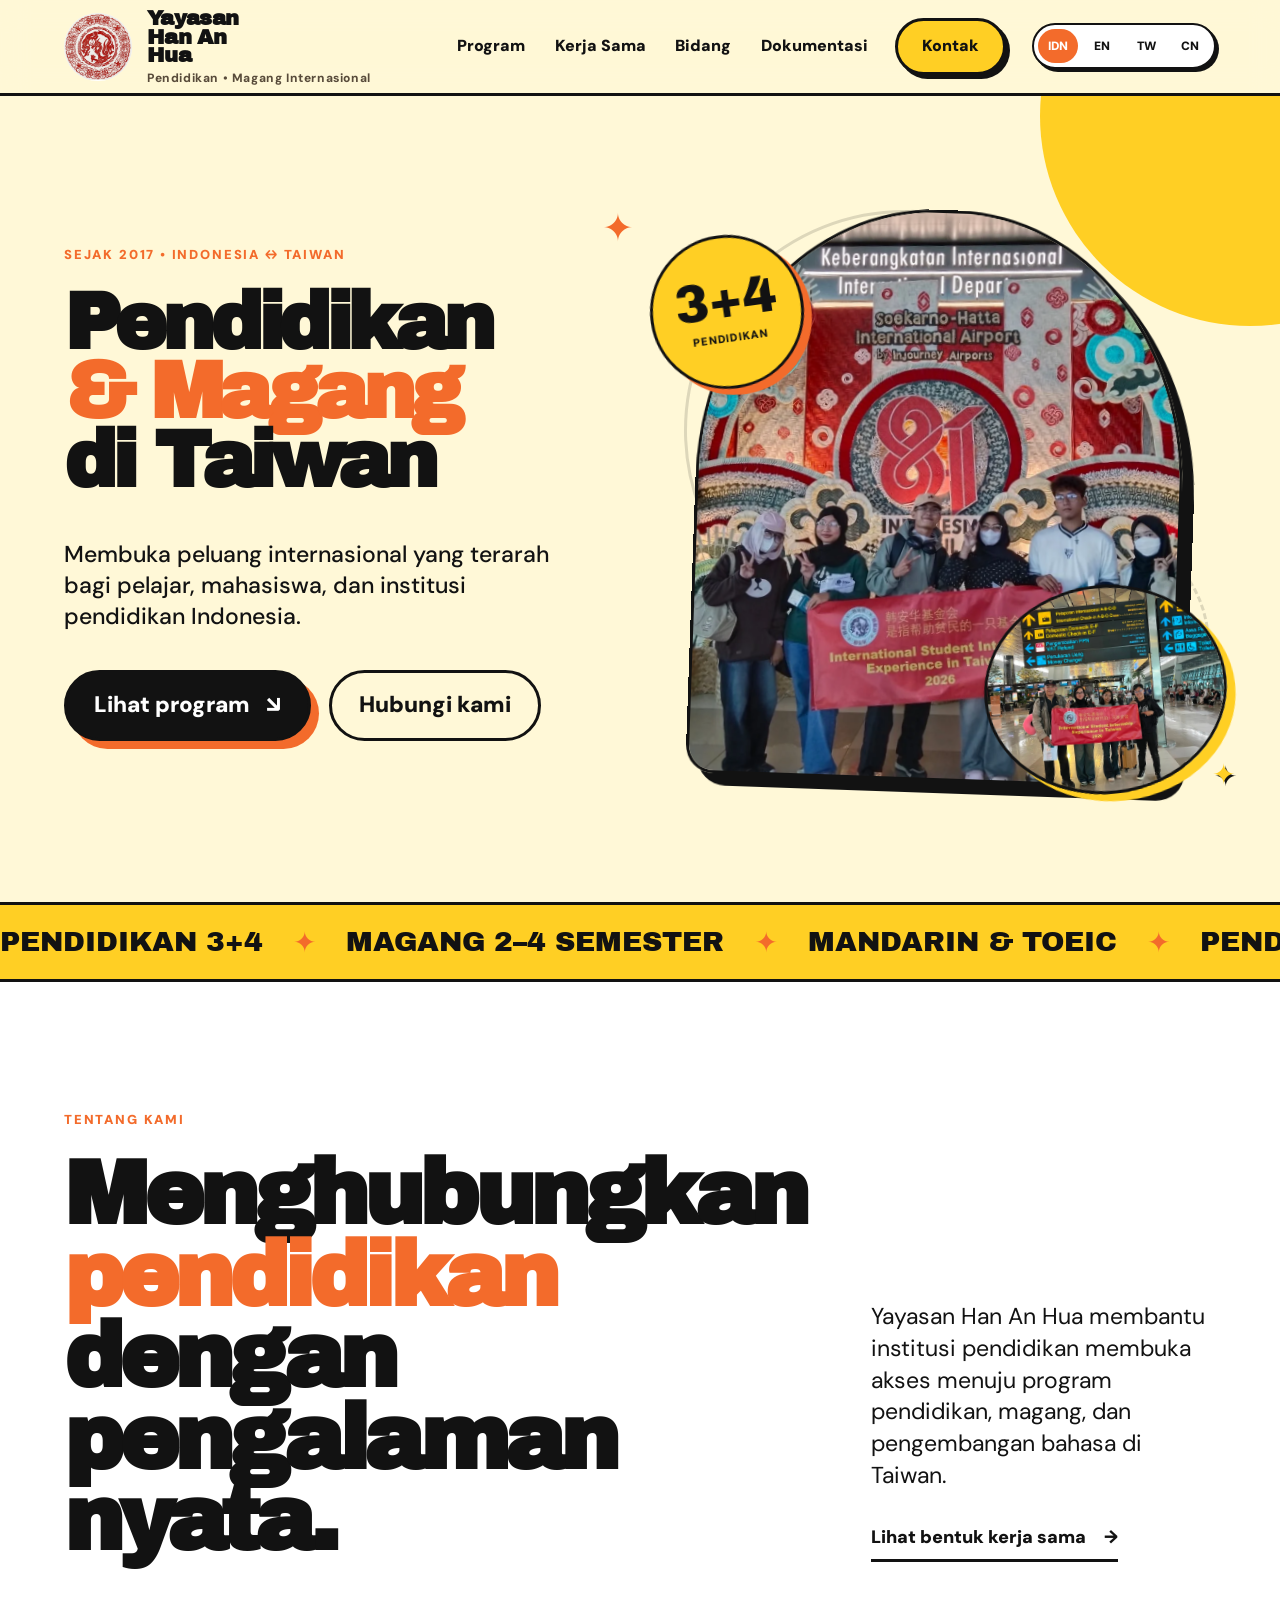
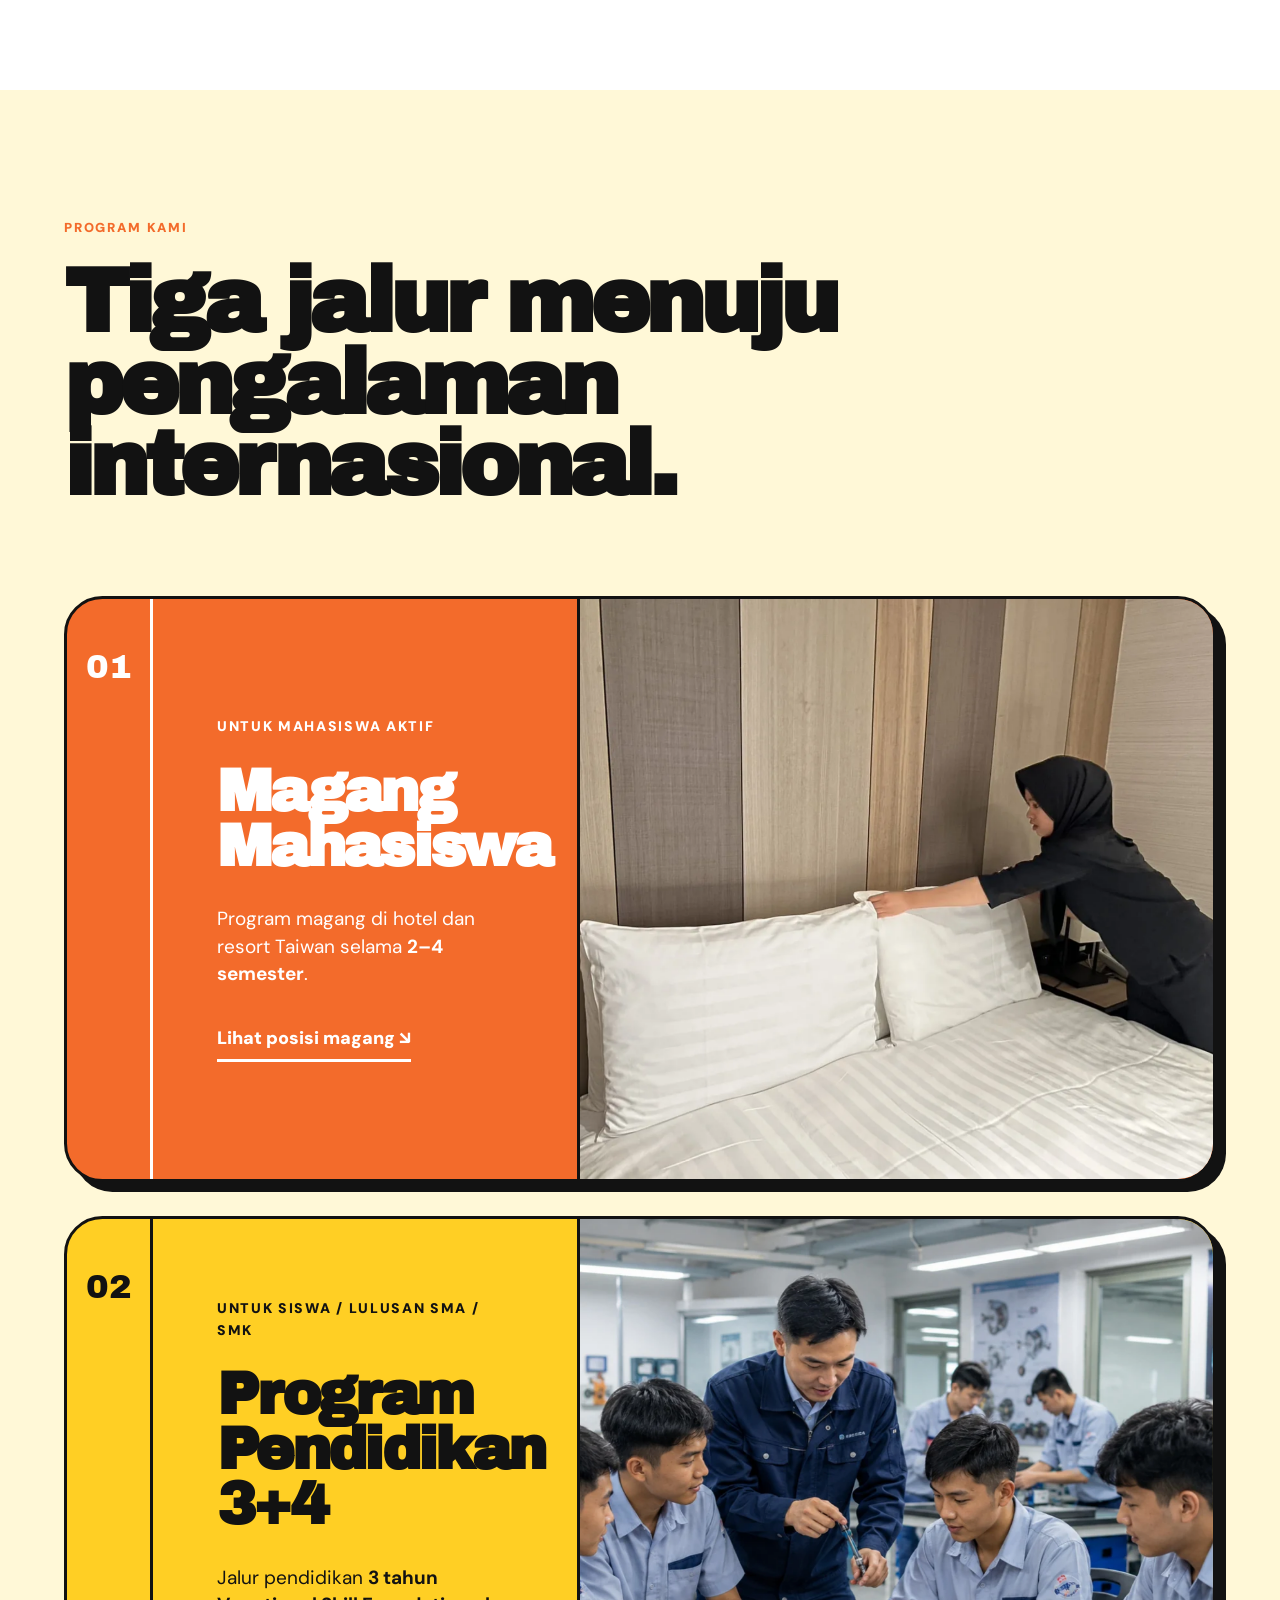
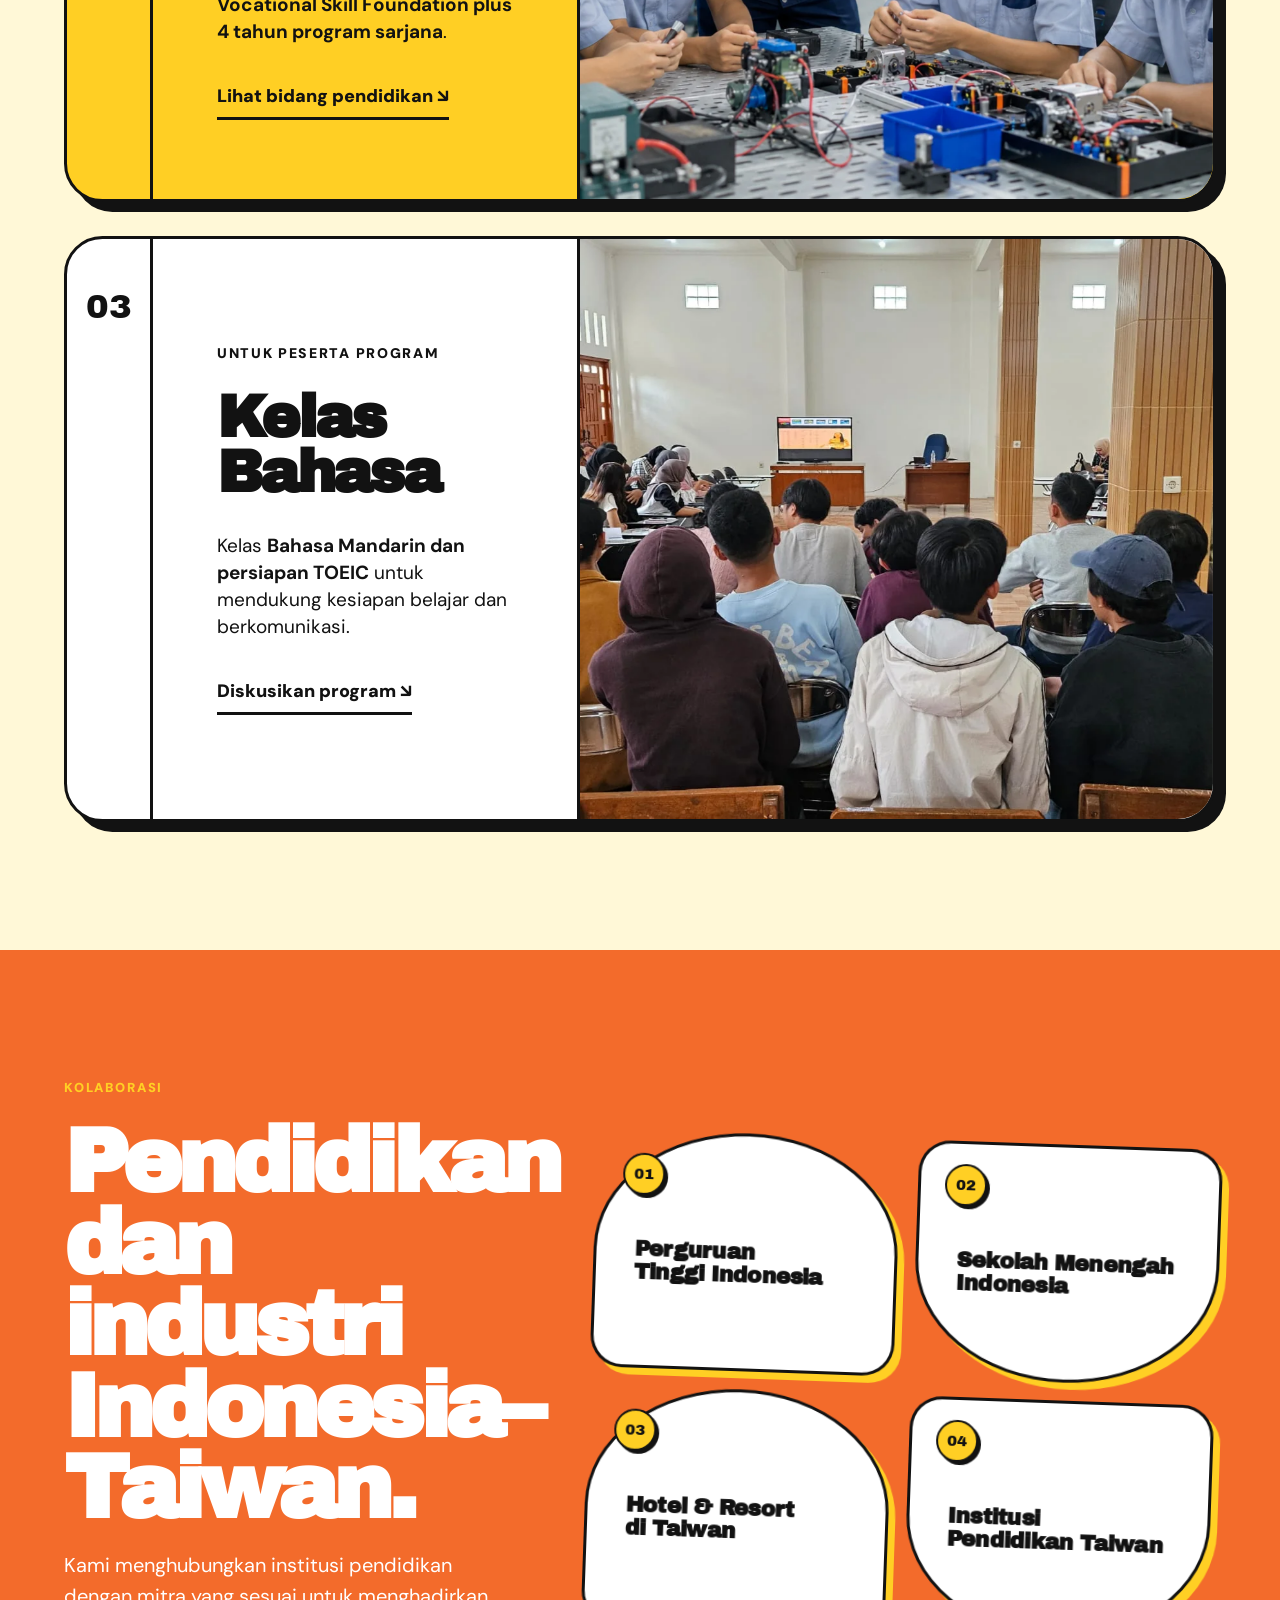
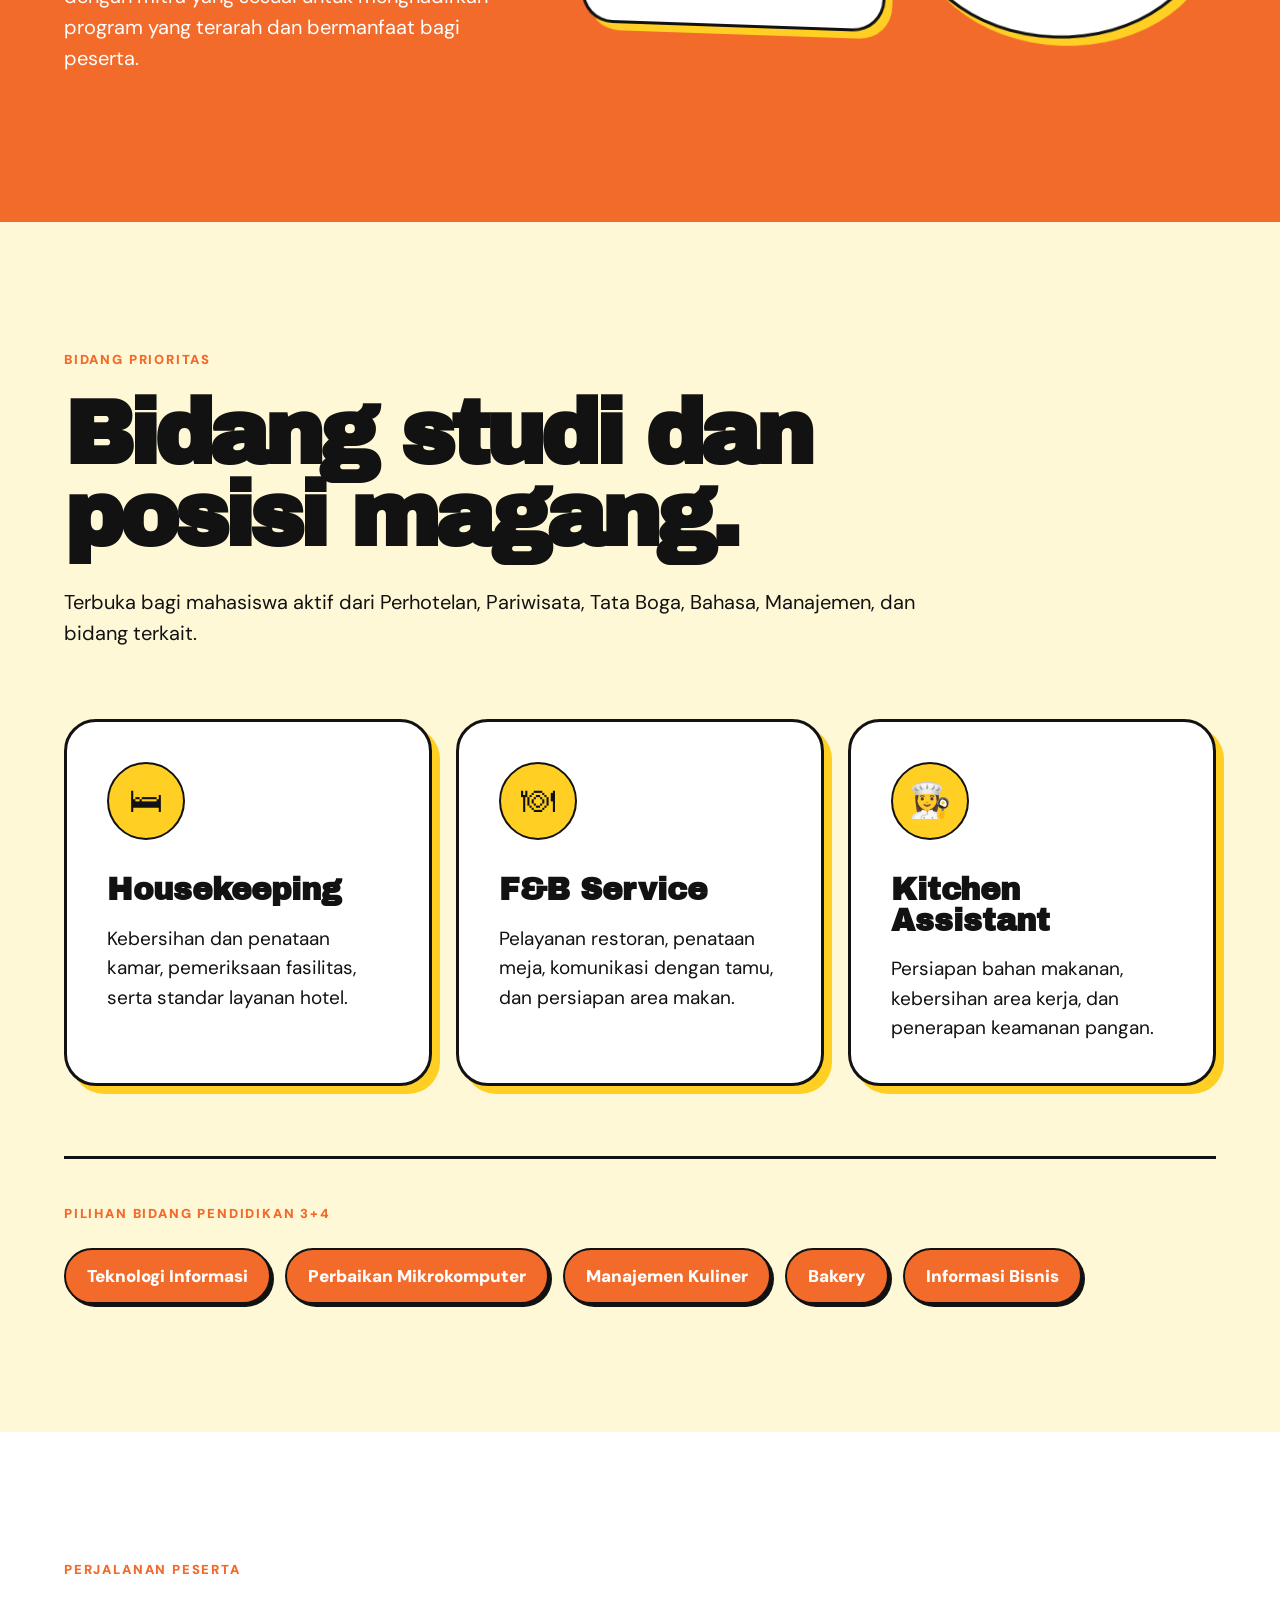
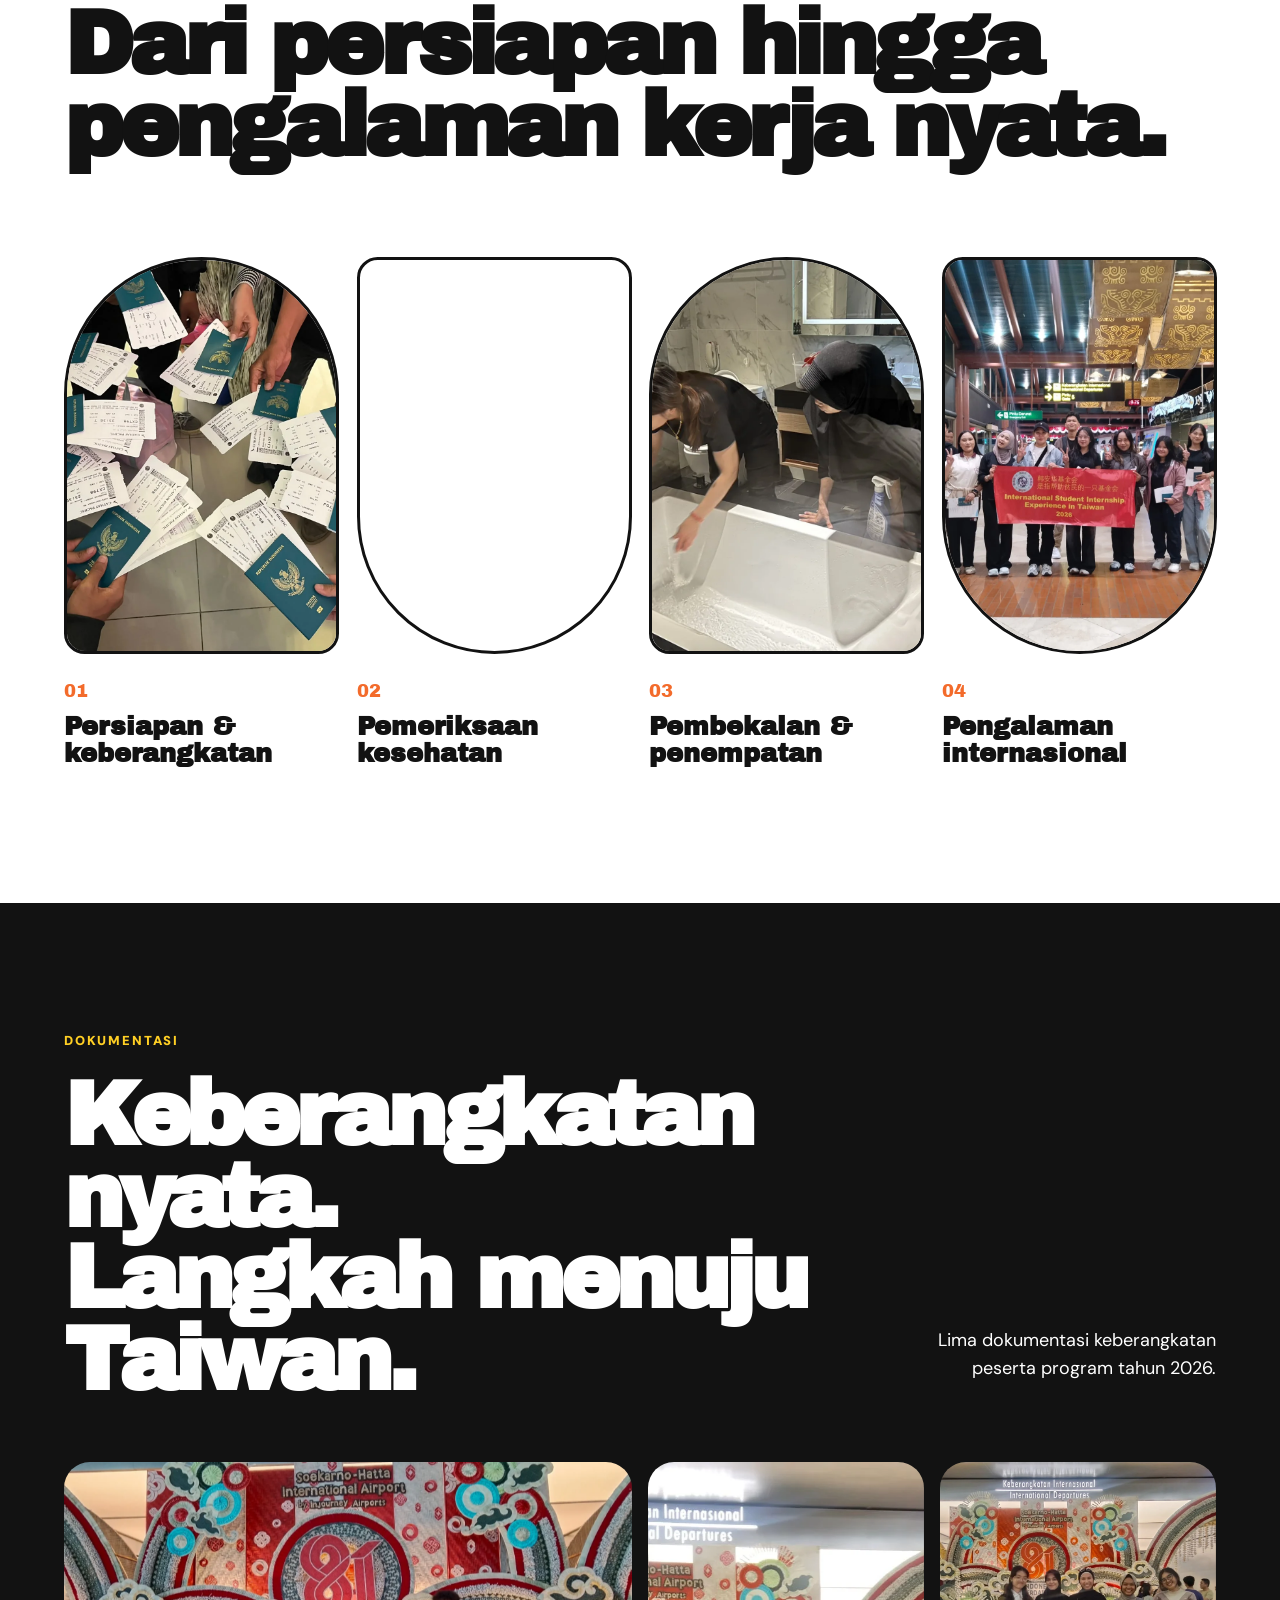
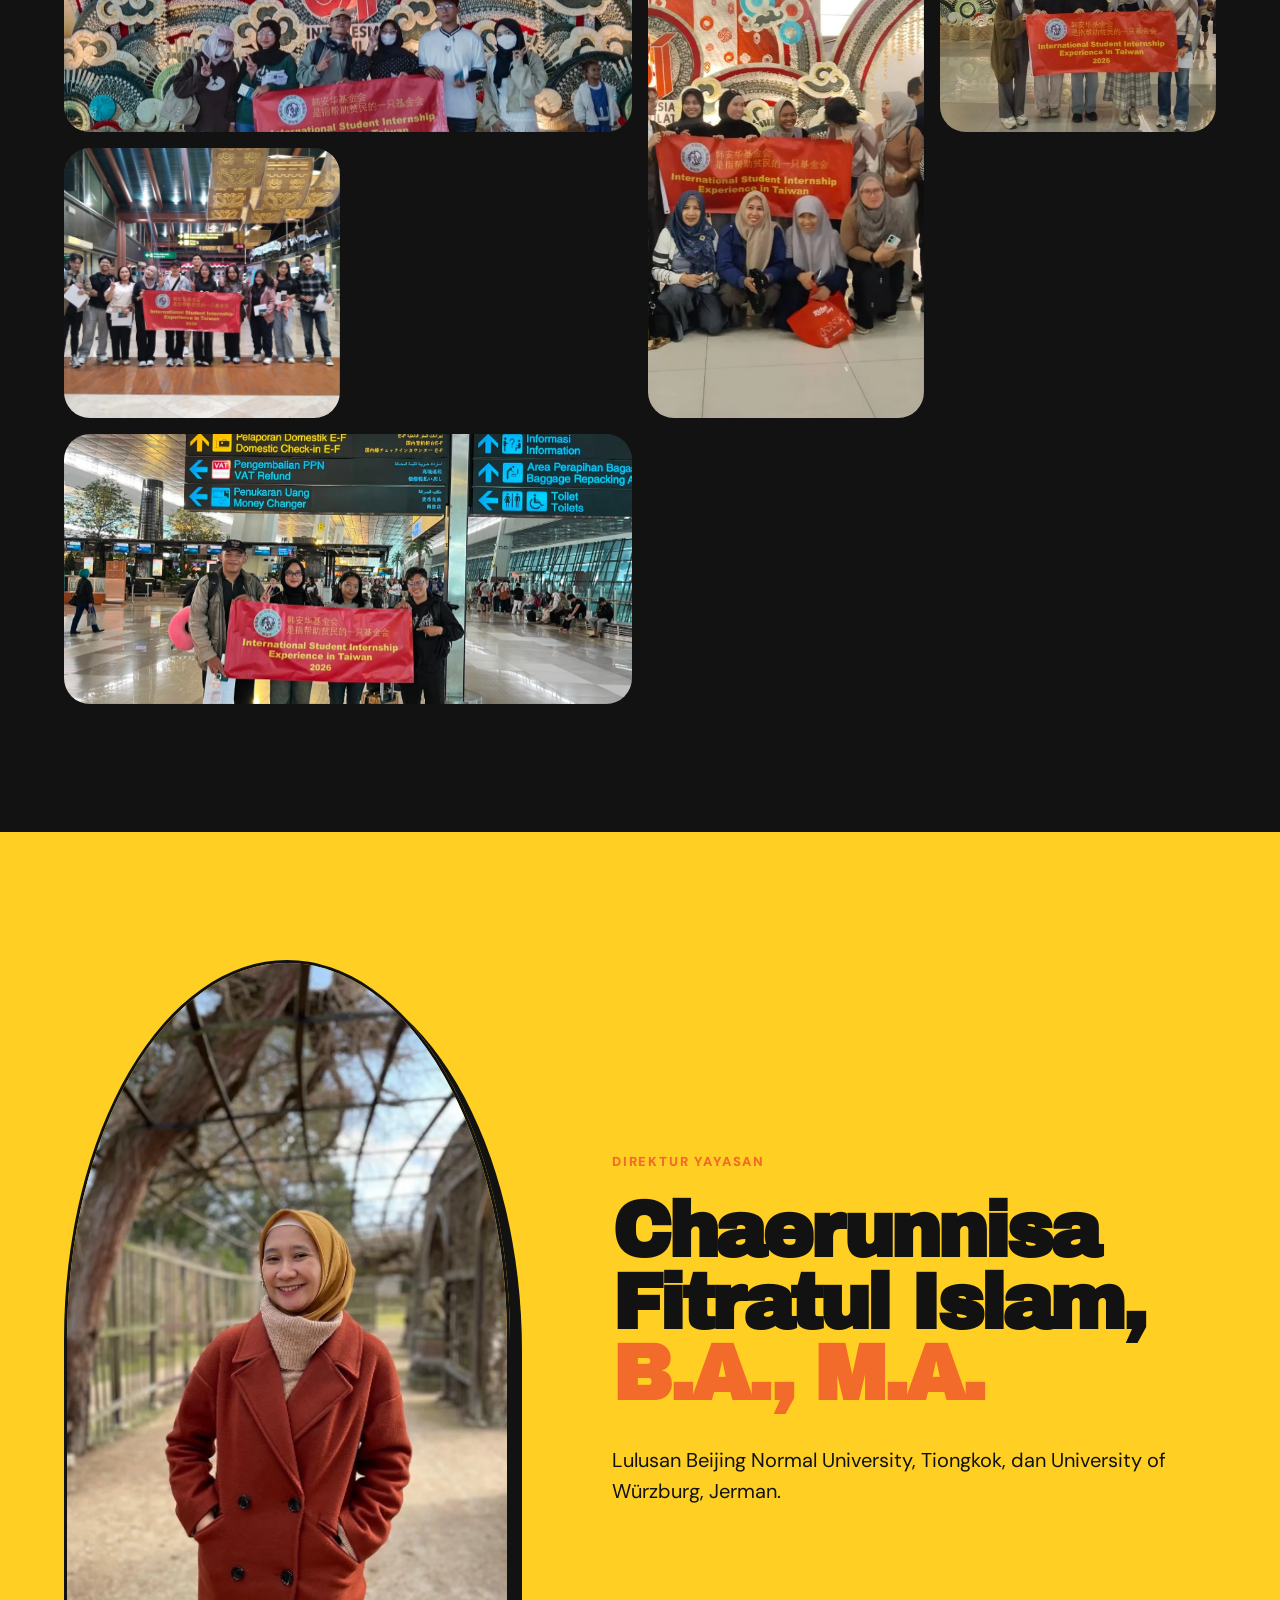
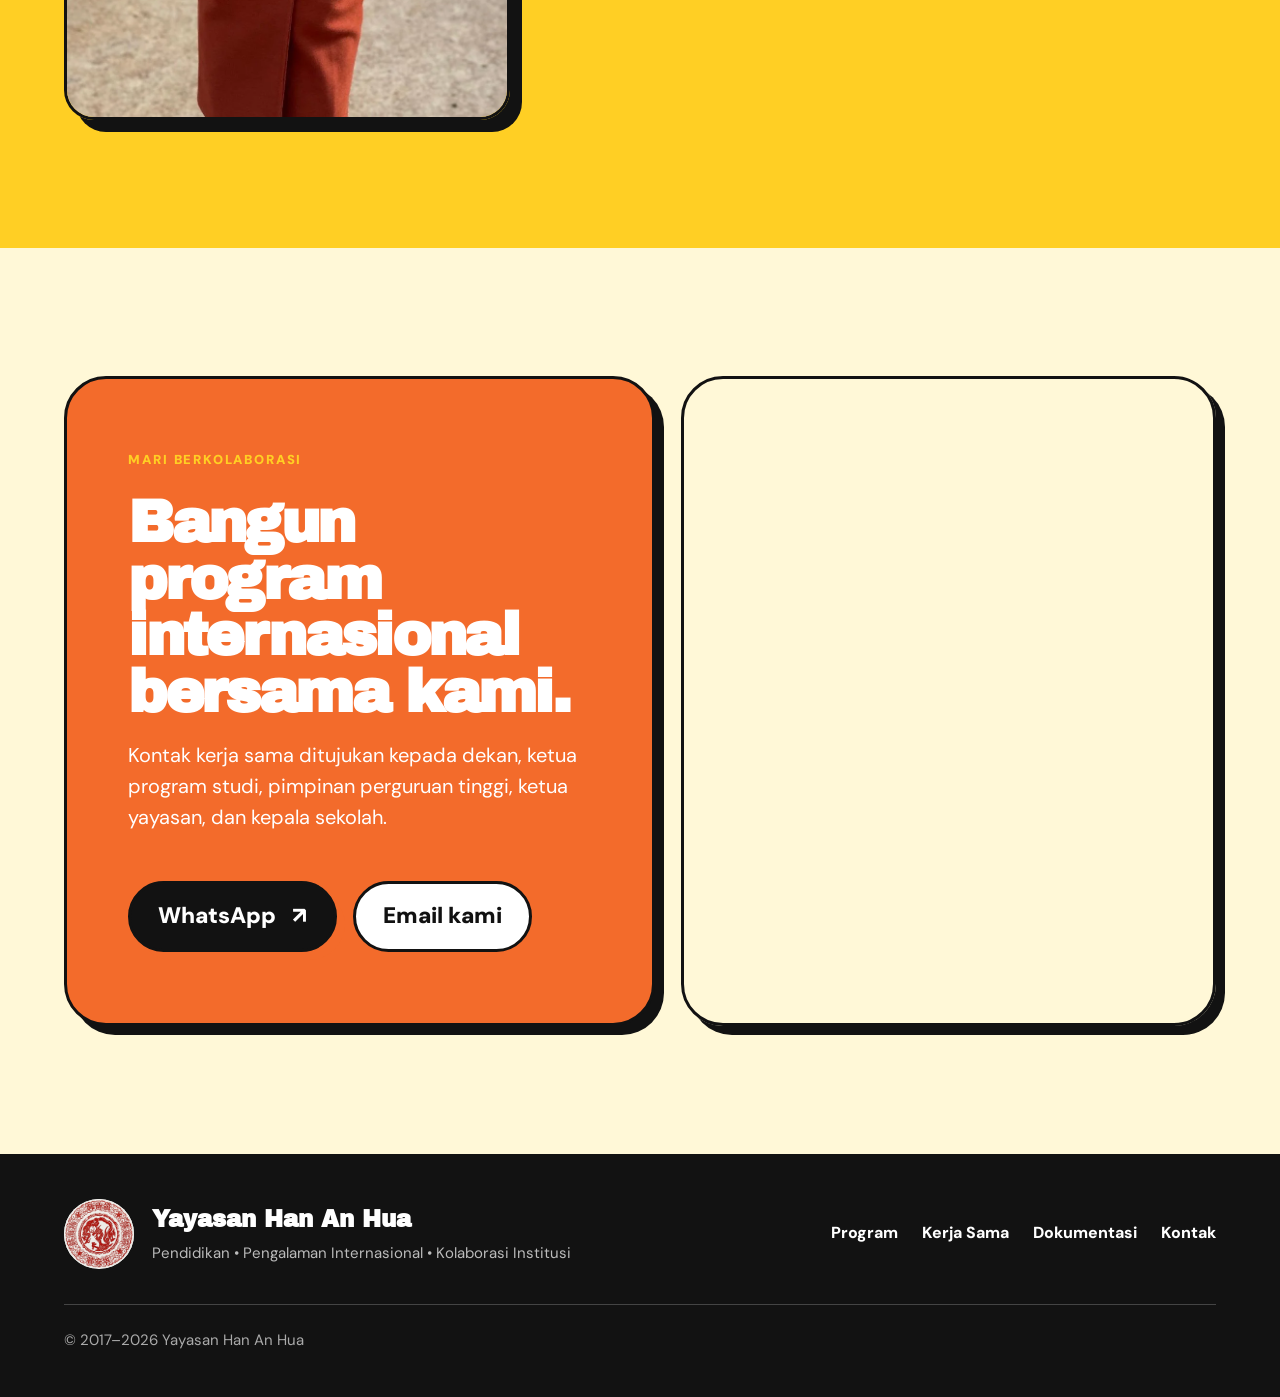
==== commit 6d86a661: "Add files via upload" ====
--- a/index.html
+++ b/index.html
@@ -13,9 +13,9 @@
   <link href="https://fonts.googleapis.com/css2?family=Archivo+Black&family=DM+Sans:wght@400;500;600;700;800;900&display=swap" rel="stylesheet">
   <link rel="preload" as="image" href="assets/departure-2026-01.webp" fetchpriority="high">
   <link rel="preload" as="image" href="assets/departure-2026-05.webp" fetchpriority="high">
-  <link rel="stylesheet" href="styles-v8.css?v=8">
+  <link rel="stylesheet" href="styles-v9.css?v=9">
 </head>
-<body data-build="8">
+<body data-build="9">
   <div class="progress" aria-hidden="true"><span></span></div>
   <a class="skip-link" href="#main" data-i18n="access.skip">Lewati ke isi utama</a>
 
@@ -242,7 +242,7 @@
 
     <section class="director section-pad">
       <div class="director-photo reveal">
-        <img src="assets/director.webp" alt="Chaerunnisa Fitratul Islam, Direktur Yayasan Han An Hua" loading="lazy" decoding="async">
+        <img src="assets/director-chaerunnisa-v9.webp" alt="Chaerunnisa Fitratul Islam, Direktur Yayasan Han An Hua" loading="lazy" decoding="async">
       </div>
       <div class="director-copy reveal" data-delay="100">
         <p class="eyebrow" data-i18n="director.eyebrow">DIREKTUR YAYASAN</p>
@@ -283,7 +283,7 @@
     <img src="" alt="Foto dokumentasi diperbesar">
   </dialog>
 
-  <script src="i18n-v8.js?v=8" defer></script>
-  <script src="script-v8.js?v=8" defer></script>
+  <script src="i18n-v9.js?v=9" defer></script>
+  <script src="script-v9.js?v=9" defer></script>
 </body>
 </html>
--- a/styles-v9.css
+++ b/styles-v9.css
@@ -0,0 +1,1130 @@
+:root{
+  --yellow:#ffcf24;
+  --orange:#f36b2b;
+  --cream:#fff8d7;
+  --ink:#121212;
+  --white:#fff;
+  --muted:#584b3a;
+  --display:"Archivo Black",Impact,Haettenschweiler,"Arial Narrow Bold",sans-serif;
+  --body:"DM Sans",system-ui,-apple-system,BlinkMacSystemFont,"Segoe UI",sans-serif;
+  --pad:clamp(24px,5vw,86px);
+  --radius:clamp(24px,3vw,46px);
+  --header-h:96px;
+}
+*{box-sizing:border-box}
+html{scroll-behavior:smooth;scroll-padding-top:calc(var(--header-h) + 20px)}
+body{margin:0;background:var(--cream);color:var(--ink);font-family:var(--body);font-size:18px;line-height:1.55;overflow-x:hidden;text-rendering:optimizeLegibility}
+body.nav-open{overflow:hidden}
+img{display:block;width:100%;height:100%;object-fit:cover}
+a{color:inherit;text-decoration:none}
+button{font:inherit}
+figure{margin:0}
+::selection{background:var(--orange);color:#fff}
+.progress{position:fixed;left:0;right:0;top:0;height:5px;z-index:2000;background:transparent}.progress span{display:block;width:0;height:100%;background:var(--orange)}
+.skip-link{position:fixed;left:16px;top:-100px;z-index:3000;background:#fff;border:3px solid var(--ink);padding:12px 18px;font-weight:900}.skip-link:focus{top:16px}
+.section-pad{padding:clamp(78px,10vw,150px) var(--pad)}
+.eyebrow{margin:0 0 24px;color:var(--orange);font-weight:900;letter-spacing:.14em;font-size:clamp(13px,1vw,16px)}
+.display{margin:0;font-family:var(--display);font-size:clamp(54px,7vw,118px);line-height:.91;letter-spacing:-.055em;text-wrap:balance}
+.display em{color:var(--orange);font-style:normal}
+.display-light{color:#fff}.eyebrow-light{color:var(--yellow)}
+
+.site-header{position:sticky;top:0;z-index:1000;height:var(--header-h);display:flex;align-items:center;justify-content:space-between;padding:10px var(--pad);background:color-mix(in srgb,var(--cream) 93%,transparent);border-bottom:3px solid var(--ink);backdrop-filter:blur(14px);-webkit-backdrop-filter:blur(14px)}
+.brand{display:flex;align-items:center;gap:15px;min-width:260px}.brand img{width:68px;height:68px;object-fit:contain;border-radius:50%;background:#fff}.brand-copy{display:grid;line-height:1}.brand-copy strong{font-family:var(--display);font-size:21px;letter-spacing:-.03em}.brand-copy small{margin-top:7px;font-size:12px;font-weight:800;letter-spacing:.05em;color:var(--muted)}
+.site-nav{display:flex;align-items:center;gap:clamp(15px,2vw,32px);font-weight:900;font-size:16px}.site-nav a{position:relative;padding:12px 2px}.site-nav a:not(.nav-cta)::after{content:"";position:absolute;left:0;right:100%;bottom:7px;height:3px;background:var(--orange);transition:right .25s}.site-nav a:hover::after,.site-nav a:focus-visible::after{right:0}.nav-cta{padding:13px 24px!important;background:var(--yellow);border:3px solid var(--ink);border-radius:999px;box-shadow:4px 4px 0 var(--ink);transition:transform .2s,box-shadow .2s}.nav-cta:hover{transform:translate(-2px,-2px);box-shadow:7px 7px 0 var(--ink)}
+.menu-toggle{display:none;align-items:center;gap:12px;border:3px solid var(--ink);border-radius:999px;background:var(--yellow);padding:11px 17px;font-weight:900;box-shadow:3px 3px 0 var(--ink);cursor:pointer}.menu-lines{display:grid;gap:4px;width:27px}.menu-lines i{display:block;height:3px;background:var(--ink);border-radius:3px;transition:.25s}.menu-toggle[aria-expanded="true"] .menu-lines i:nth-child(1){transform:translateY(7px) rotate(45deg)}.menu-toggle[aria-expanded="true"] .menu-lines i:nth-child(2){opacity:0}.menu-toggle[aria-expanded="true"] .menu-lines i:nth-child(3){transform:translateY(-7px) rotate(-45deg)}
+
+.hero{position:relative;isolation:isolate;display:grid;grid-template-columns:minmax(0,.92fr) minmax(480px,1.08fr);align-items:center;gap:clamp(40px,6vw,110px);min-height:calc(100svh - var(--header-h));padding-top:clamp(55px,7vw,100px);padding-bottom:clamp(70px,8vw,120px);overflow:hidden}
+.hero::before{content:"";position:absolute;z-index:-2;width:420px;height:420px;border-radius:50%;background:var(--yellow);right:-180px;top:-190px;filter:blur(.2px)}
+.hero-copy{position:relative;z-index:3;max-width:900px}.hero-eyebrow{opacity:0;animation:introUp .65s .1s both}.hero h1{margin:0;font-family:var(--display);font-size:clamp(72px,8.4vw,156px);line-height:.84;letter-spacing:-.075em}.hero-line{display:block;width:max-content;max-width:100%;opacity:0;transform:translateY(55px);animation:introUp .85s cubic-bezier(.18,.85,.25,1) both}.hero-line:nth-child(1){animation-delay:.16s}.hero-line:nth-child(2){animation-delay:.26s}.hero-line:nth-child(3){animation-delay:.36s}.hero-line-accent{color:var(--orange)}
+.hero-lead{max-width:720px;margin:42px 0 0;font-size:clamp(21px,1.8vw,30px);line-height:1.35;font-weight:500;opacity:0;animation:introUp .75s .5s both}.hero-actions{display:flex;flex-wrap:wrap;gap:18px;margin-top:38px;opacity:0;animation:introUp .75s .62s both}
+.button{display:inline-flex;align-items:center;justify-content:center;gap:16px;min-height:58px;padding:15px 27px;border:3px solid var(--ink);border-radius:999px;font-weight:900;font-size:18px;transition:transform .22s,box-shadow .22s,background .22s}.button span{font-size:1.25em}.button-dark{background:var(--ink);color:#fff;box-shadow:8px 8px 0 var(--orange)}.button-dark:hover{transform:translate(-3px,-3px);box-shadow:12px 12px 0 var(--orange)}.button-ghost{background:transparent;box-shadow:0 0 0 var(--ink)}.button-ghost:hover{background:#fff;transform:translate(-2px,-2px);box-shadow:6px 6px 0 var(--ink)}
+.hero-collage{position:relative;min-height:min(760px,72vw);opacity:0;animation:introScale 1s .38s cubic-bezier(.2,.8,.2,1) both}.hero-photo{position:absolute;overflow:hidden;border:3px solid var(--ink);box-shadow:12px 12px 0 var(--ink);will-change:transform}.hero-photo-main{inset:4% 6% 3% 8%;border-radius:48% 48% 28px 28px;transform:rotate(2deg);animation:floatMain 7s 1.2s ease-in-out infinite}.hero-photo-main img{object-position:50% 50%}.hero-photo-small{width:43%;height:34%;right:-2%;bottom:1%;border-radius:50%;transform:rotate(-6deg);box-shadow:8px 8px 0 var(--yellow);animation:floatSmall 6s 1.4s ease-in-out infinite}.hero-badge{position:absolute;z-index:4;left:0;top:8%;width:clamp(120px,12vw,184px);aspect-ratio:1;display:grid;place-content:center;text-align:center;background:var(--yellow);border:3px solid var(--ink);border-radius:50%;box-shadow:7px 7px 0 var(--orange);transform:rotate(-8deg);animation:badgePulse 4.6s 1s ease-in-out infinite}.hero-badge span{font-family:var(--display);font-size:clamp(38px,4vw,64px);line-height:.9}.hero-badge small{font-weight:900;font-size:11px;letter-spacing:.08em;margin-top:7px}.orbit{position:absolute;border:3px solid var(--ink);border-radius:50%;opacity:.14}.orbit-one{width:78%;aspect-ratio:1;left:6%;top:4%;animation:spin 28s linear infinite}.orbit-two{width:42%;aspect-ratio:1;right:1%;bottom:6%;border-style:dashed;animation:spinReverse 20s linear infinite}
+
+.marquee{overflow:hidden;border-block:3px solid var(--ink);background:var(--yellow);padding:15px 0}.marquee-track{display:flex;align-items:center;width:max-content;animation:marquee 23s linear infinite}.marquee span{font-family:var(--display);font-size:clamp(22px,2.2vw,39px);white-space:nowrap}.marquee i{font-style:normal;font-size:28px;margin:0 30px;color:var(--orange)}
+.statement{background:#fff}.statement-grid{display:grid;grid-template-columns:minmax(0,1.35fr) minmax(320px,.65fr);gap:clamp(45px,7vw,130px);align-items:end}.statement-copy{max-width:650px}.statement-copy p{font-size:clamp(21px,1.8vw,30px);line-height:1.38;margin:0 0 32px}.text-link{display:inline-flex;gap:18px;align-items:center;font-weight:900;border-bottom:3px solid var(--ink);padding-bottom:7px;font-size:18px}.text-link span{transition:transform .2s}.text-link:hover span{transform:translateX(8px)}
+.section-heading{max-width:1180px;margin-bottom:clamp(52px,7vw,100px)}
+
+.programs{background:var(--cream)}
+.program-card{position:relative;display:grid;grid-template-columns:86px minmax(310px,.8fr) minmax(0,1.2fr);min-height:580px;margin-top:34px;border:3px solid var(--ink);border-radius:var(--radius);overflow:hidden;box-shadow:10px 10px 0 var(--ink);transform-style:preserve-3d;transition:box-shadow .3s,transform .3s}.program-card:hover{box-shadow:15px 18px 0 var(--ink)}
+.program-orange{background:var(--orange);color:#fff}.program-yellow{background:var(--yellow)}.program-cream{background:#fff}
+.program-number{display:flex;align-items:flex-start;justify-content:center;padding-top:42px;border-right:3px solid currentColor;font-family:var(--display);font-size:34px}.program-copy{display:flex;flex-direction:column;justify-content:center;padding:clamp(48px,5vw,80px)}.card-kicker{font-weight:900;letter-spacing:.12em;font-size:14px;margin:0 0 26px}.program-copy h3{font-family:var(--display);font-size:clamp(44px,4.6vw,78px);line-height:.93;letter-spacing:-.045em;margin:0 0 32px;text-wrap:balance}.program-copy>p:not(.card-kicker){font-size:clamp(19px,1.45vw,25px);line-height:1.43;margin:0;max-width:600px}.program-copy a{width:max-content;margin-top:38px;font-weight:900;border-bottom:3px solid currentColor;padding-bottom:6px;font-size:18px}.program-card figure{position:relative;min-height:580px;border-left:3px solid var(--ink);overflow:hidden}.program-card figure::after{content:"";position:absolute;inset:0;background:linear-gradient(120deg,transparent 48%,rgba(255,255,255,.42) 50%,transparent 52%);transform:translateX(-140%);transition:transform .8s}.program-card:hover figure::after{transform:translateX(140%)}.program-card figure img{transition:transform .8s cubic-bezier(.2,.75,.2,1)}.program-card:hover figure img{transform:scale(1.055)}.program-yellow figure img{object-position:50% 42%}
+
+.collaboration{display:grid;grid-template-columns:minmax(0,.82fr) minmax(520px,1.18fr);gap:clamp(50px,7vw,120px);background:var(--orange);color:#fff;align-items:center}.collab-intro>p:last-child{font-size:clamp(20px,1.5vw,25px);max-width:720px}.collab-wheel{display:grid;grid-template-columns:1fr 1fr;gap:18px;transform:rotate(2deg)}.collab-item{position:relative;min-height:245px;padding:34px;display:flex;flex-direction:column;justify-content:space-between;background:#fff;color:var(--ink);border:3px solid var(--ink);border-radius:50% 50% 32px 32px;box-shadow:7px 7px 0 var(--yellow);transition:transform .3s}.collab-item:nth-child(even){border-radius:32px 32px 50% 50%;transform:translateY(28px)}.collab-item:hover{transform:translateY(-8px) rotate(-2deg)}.collab-item:nth-child(even):hover{transform:translateY(18px) rotate(2deg)}.collab-item span{font-family:var(--display);color:var(--orange);font-size:20px}.collab-item strong{font-family:var(--display);font-size:clamp(25px,2.2vw,39px);line-height:1.05}
+
+.fields{background:var(--cream)}.fields-head{max-width:1050px}.fields-head>p:last-child{font-size:clamp(20px,1.45vw,25px);margin-top:30px;max-width:900px}.field-grid{display:grid;grid-template-columns:repeat(3,minmax(0,1fr));gap:24px;margin-top:70px}.field-card{min-height:360px;background:#fff;border:3px solid var(--ink);border-radius:32px;padding:40px;box-shadow:8px 8px 0 var(--yellow);transition:box-shadow .25s,transform .25s;transform-style:preserve-3d}.field-card:hover{box-shadow:12px 16px 0 var(--yellow)}.field-icon{display:grid;place-items:center;width:78px;height:78px;background:var(--yellow);border:2px solid var(--ink);border-radius:50%;font-size:34px}.field-card h3{font-family:var(--display);font-size:clamp(29px,2.4vw,42px);margin:35px 0 18px;line-height:1}.field-card p{font-size:19px;margin:0}.study-strip{margin-top:70px;border-top:3px solid var(--ink);padding-top:45px}.study-list{display:flex;flex-wrap:wrap;gap:14px}.study-list span{background:var(--orange);color:#fff;border:2px solid var(--ink);border-radius:999px;padding:13px 21px;font-weight:900;font-size:17px;box-shadow:3px 3px 0 var(--ink);transition:transform .2s}.study-list span:hover{transform:translateY(-4px) rotate(-1deg)}
+
+.journey{background:#fff}.journey-grid{display:grid;grid-template-columns:repeat(4,minmax(0,1fr));gap:18px}.journey-step figure{height:clamp(360px,31vw,510px);margin:0 0 24px;border:3px solid var(--ink);border-radius:160px 160px 24px 24px;overflow:hidden}.journey-step:nth-child(even) figure{border-radius:24px 24px 160px 160px}.journey-step figure img{transition:transform .75s cubic-bezier(.2,.75,.2,1)}.journey-step:hover figure img{transform:scale(1.06)}.journey-step span{font-family:var(--display);color:var(--orange)}.journey-step h3{font-family:var(--display);font-size:clamp(24px,2vw,34px);line-height:1.05;margin:8px 0}
+
+.gallery{background:var(--ink);color:#fff}.gallery-head{display:grid;grid-template-columns:1.4fr .6fr;gap:40px;align-items:end;margin-bottom:60px}.gallery-head>p{font-size:18px;text-align:right}.gallery-grid{display:grid;grid-template-columns:repeat(4,minmax(0,1fr));grid-auto-rows:270px;gap:16px}.gallery-item{padding:0;border:0;background:#222;overflow:hidden;border-radius:26px;cursor:zoom-in;position:relative}.gallery-item::after{content:"↗";position:absolute;right:16px;top:16px;width:50px;height:50px;display:grid;place-items:center;border:3px solid var(--ink);border-radius:50%;background:var(--yellow);color:#111;font-size:26px;font-weight:900;opacity:0;transform:scale(.55) rotate(-20deg);transition:.25s}.gallery-item:hover::after{opacity:1;transform:scale(1) rotate(0)}.gallery-item img{transition:transform .75s}.gallery-item:hover img{transform:scale(1.06)}.gallery-item.wide{grid-column:span 2}.gallery-item.tall{grid-row:span 2}
+
+.director{display:grid;grid-template-columns:minmax(390px,.85fr) minmax(0,1.15fr);gap:clamp(55px,8vw,150px);align-items:center;background:var(--yellow)}.director-photo{height:min(760px,71vw);max-height:760px;border:3px solid var(--ink);border-radius:50% 50% 30px 30px;overflow:hidden;box-shadow:12px 12px 0 var(--ink)}.director-photo img{object-position:50% 40%;transition:transform .8s}.director-photo:hover img{transform:scale(1.035)}.director-copy h2{font-family:var(--display);font-size:clamp(52px,6vw,100px);line-height:.93;letter-spacing:-.05em;margin:0}.director-copy h2 span{color:var(--orange)}.director-copy>p:last-child{font-size:clamp(20px,1.55vw,26px);max-width:700px;margin-top:35px}
+
+.contact{background:var(--cream);display:grid;grid-template-columns:1.05fr .95fr;gap:26px}.contact-card,.contact-map{border:3px solid var(--ink);border-radius:42px;overflow:hidden;box-shadow:9px 9px 0 var(--ink)}.contact-card{background:var(--orange);color:#fff;padding:clamp(45px,6vw,90px);display:flex;flex-direction:column;justify-content:center}.contact-card .eyebrow{color:var(--yellow)}.contact-card>p:not(.eyebrow){font-size:clamp(20px,1.5vw,25px)}.contact-card .button-ghost{background:#fff;color:#111}.contact-actions{display:flex;flex-wrap:wrap;gap:16px;margin-top:28px}.contact-map{min-height:650px}.contact-map iframe{width:100%;height:100%;border:0;filter:saturate(.75) contrast(1.08)}
+
+.site-footer{background:var(--ink);color:#fff;padding:45px var(--pad);display:grid;grid-template-columns:1fr auto;gap:35px;align-items:center}.footer-brand{display:flex;align-items:center;gap:18px}.footer-brand img{width:70px;height:70px;object-fit:contain;background:#fff;border-radius:50%}.footer-brand div{display:grid}.footer-brand strong{font-family:var(--display);font-size:23px}.footer-brand small{font-size:15px;color:#bbb;margin-top:5px}.footer-links{display:flex;gap:24px;font-weight:800;font-size:16px}.site-footer>p{grid-column:1/-1;border-top:1px solid #444;padding-top:24px;margin:0;color:#aaa;font-size:15px}
+
+.reveal{opacity:0;transform:translateY(46px) scale(.985);transition:opacity .8s cubic-bezier(.2,.8,.2,1),transform .8s cubic-bezier(.2,.8,.2,1)}.reveal.from-left{transform:translateX(-46px)}.reveal.from-right{transform:translateX(46px)}.reveal.is-visible{opacity:1;transform:none}
+.lightbox{width:min(92vw,1300px);height:min(90vh,900px);padding:0;border:0;border-radius:25px;background:#111;box-shadow:0 30px 100px rgba(0,0,0,.55)}.lightbox::backdrop{background:rgba(0,0,0,.82);backdrop-filter:blur(8px)}.lightbox img{width:100%;height:100%;object-fit:contain}.lightbox-close{position:absolute;right:16px;top:16px;width:54px;height:54px;border:3px solid #111;border-radius:50%;background:var(--yellow);font-size:34px;font-weight:900;cursor:pointer;z-index:2}
+
+@keyframes introUp{from{opacity:0;transform:translateY(44px)}to{opacity:1;transform:none}}
+@keyframes introScale{from{opacity:0;transform:scale(.92) rotate(2deg)}to{opacity:1;transform:none}}
+@keyframes marquee{to{transform:translateX(-50%)}}
+@keyframes floatMain{0%,100%{transform:rotate(2deg) translateY(0)}50%{transform:rotate(.5deg) translateY(-12px)}}
+@keyframes floatSmall{0%,100%{transform:rotate(-6deg) translateY(0)}50%{transform:rotate(-3deg) translateY(13px)}}
+@keyframes badgePulse{0%,100%{transform:rotate(-8deg) scale(1)}50%{transform:rotate(-3deg) scale(1.05)}}
+@keyframes spin{to{transform:rotate(360deg)}}
+@keyframes spinReverse{to{transform:rotate(-360deg)}}
+
+@media (max-width:1180px){
+  :root{--header-h:88px}
+  .site-header{height:var(--header-h)}.brand img{width:58px;height:58px}.brand-copy strong{font-size:18px}.brand-copy small{display:none}.site-nav{gap:14px;font-size:14px}
+  .hero{grid-template-columns:1fr;min-height:auto}.hero-copy{max-width:1000px}.hero h1{font-size:clamp(82px,12vw,145px)}.hero-collage{min-height:680px;max-width:900px;width:100%;margin:0 auto}
+  .statement-grid,.collaboration,.director,.contact{grid-template-columns:1fr}.collab-wheel{max-width:900px}.program-card{grid-template-columns:74px minmax(300px,.9fr) minmax(0,1.1fr)}.program-card figure{min-height:540px}.field-grid{grid-template-columns:repeat(2,minmax(0,1fr))}.journey-grid{grid-template-columns:repeat(2,minmax(0,1fr))}.gallery-head{grid-template-columns:1fr}.gallery-head>p{text-align:left}.gallery-grid{grid-template-columns:repeat(2,minmax(0,1fr))}.contact-map{min-height:500px}
+}
+
+@media (max-width:820px){
+  :root{--pad:22px;--header-h:78px}
+  body{font-size:17px}.site-header{height:var(--header-h);padding:8px 14px}.brand{min-width:0;gap:10px}.brand img{width:52px;height:52px}.brand-copy strong{font-size:16px;line-height:.92}.menu-toggle{display:flex;min-height:48px;padding:9px 15px}.site-nav{position:fixed;inset:calc(var(--header-h) + 10px) 14px auto 14px;display:grid;gap:0;padding:18px;background:var(--yellow);border:3px solid var(--ink);border-radius:24px;box-shadow:8px 8px 0 var(--ink);transform:translateY(-24px) scale(.97);opacity:0;pointer-events:none;transition:.25s}.site-nav.open{opacity:1;transform:none;pointer-events:auto}.site-nav a{font-family:var(--display);font-size:23px;padding:12px;border-bottom:2px solid rgba(0,0,0,.14)}.nav-cta{margin-top:10px;text-align:center;border-radius:14px!important;background:var(--orange);color:#fff;box-shadow:none!important}
+  .section-pad{padding-block:82px}.hero{display:block;padding-top:56px;padding-bottom:72px}.hero::before{width:240px;height:240px;right:-120px;top:-120px}.hero-copy{max-width:none}.hero-eyebrow{font-size:12px;line-height:1.4;margin-bottom:24px}.hero h1{font-size:clamp(53px,14.2vw,78px);line-height:.88;letter-spacing:-.065em}.hero-line{width:auto;max-width:none;white-space:nowrap}.hero-lead{font-size:20px;line-height:1.42;margin-top:30px}.hero-actions{display:grid;grid-template-columns:1fr 1fr;gap:12px;margin-top:30px}.button{min-height:54px;padding:12px 17px;font-size:16px}.button-dark{box-shadow:6px 6px 0 var(--orange)}
+  .hero-collage{min-height:480px;margin-top:62px}.hero-photo-main{inset:3% 4% 6% 3%;border-radius:48% 48% 24px 24px;box-shadow:8px 8px 0 var(--ink)}.hero-photo-small{width:46%;height:34%;right:-1%;bottom:0}.hero-badge{left:-2%;top:2%;width:108px;box-shadow:5px 5px 0 var(--orange)}.hero-badge span{font-size:34px}.hero-badge small{font-size:9px}.orbit-one{width:85%;left:2%}.orbit-two{width:45%}
+  .display{font-size:clamp(43px,12.5vw,68px);line-height:.94;letter-spacing:-.052em}.statement-grid{grid-template-columns:1fr;gap:38px}.statement-copy p{font-size:20px}.section-heading{margin-bottom:48px}
+  .program-card{grid-template-columns:1fr;min-height:auto;border-radius:28px;box-shadow:7px 7px 0 var(--ink);margin-top:26px;transform:none!important}.program-number{position:absolute;z-index:3;top:14px;left:14px;width:58px;height:58px;display:grid;place-items:center;padding:0;border:3px solid var(--ink);border-radius:50%;background:var(--yellow);color:var(--ink);font-size:22px}.program-copy{padding:92px 24px 38px}.program-copy h3{font-size:clamp(42px,11.5vw,62px);margin-bottom:24px}.program-copy>p:not(.card-kicker){font-size:19px}.program-copy a{margin-top:30px;font-size:17px}.program-card figure{min-height:0;height:auto;aspect-ratio:16/10;border-left:0;border-top:3px solid var(--ink)}
+  .collaboration{gap:55px}.collab-wheel{grid-template-columns:1fr;transform:none}.collab-item,.collab-item:nth-child(even){min-height:175px;border-radius:30px;transform:none}.collab-item:hover,.collab-item:nth-child(even):hover{transform:none}.collab-item strong{font-size:30px}
+  .field-grid{grid-template-columns:1fr;margin-top:48px}.field-card{min-height:0;padding:32px;transform:none!important}.field-card h3{font-size:34px}.study-strip{margin-top:54px}.study-list span{font-size:15px;padding:11px 16px}
+  .journey-grid{grid-template-columns:1fr}.journey-step figure{height:auto;aspect-ratio:4/5;border-radius:120px 120px 24px 24px}.journey-step:nth-child(even) figure{border-radius:24px 24px 120px 120px}.journey-step h3{font-size:31px;margin-bottom:26px}
+  .gallery-grid{grid-template-columns:1fr;grid-auto-rows:auto}.gallery-item,.gallery-item.wide,.gallery-item.tall{grid-column:auto;grid-row:auto;aspect-ratio:4/3}.gallery-item::after{opacity:1;transform:scale(.8)}
+  .director{gap:60px}.director-photo{height:auto;aspect-ratio:3/4;max-height:none;border-radius:50% 50% 26px 26px;box-shadow:8px 8px 0 var(--ink)}.director-copy h2{font-size:clamp(45px,11.7vw,65px)}.director-copy>p:last-child{font-size:20px}
+  .contact-card{padding:42px 24px}.contact-actions{display:grid}.contact-map{min-height:390px}.site-footer{grid-template-columns:1fr;padding:42px 22px}.footer-links{flex-wrap:wrap;gap:16px}.footer-brand strong{font-size:19px}.footer-brand small{font-size:13px}
+}
+
+@media (max-width:480px){
+  :root{--pad:18px}
+  .brand-copy strong{font-size:15px}.menu-toggle b{font-size:15px}.menu-lines{width:24px}
+  .hero{padding-top:46px}.hero h1{font-size:clamp(46px,12vw,62px)}.hero-line{white-space:nowrap}.hero-lead{font-size:18px}.hero-actions{grid-template-columns:1fr}.hero-collage{min-height:410px;margin-top:50px}.hero-photo-main{inset:2% 1% 7% 2%}.hero-photo-small{width:45%;height:31%}.hero-badge{width:96px}.hero-badge span{font-size:30px}
+  .program-copy h3{font-size:40px}.program-copy>p:not(.card-kicker){font-size:18px}.collab-item strong{font-size:27px}.contact-map{min-height:330px}
+}
+
+@media (hover:none){.tilt-card{transform:none!important}.program-card:hover,.field-card:hover{box-shadow:8px 8px 0 var(--ink)}.program-card:hover figure img,.journey-step:hover figure img,.gallery-item:hover img{transform:none}}
+@media (prefers-reduced-motion:reduce){html{scroll-behavior:auto}.marquee-track,.hero-photo-main,.hero-photo-small,.hero-badge,.orbit,.hero-eyebrow,.hero-line,.hero-lead,.hero-actions,.hero-collage{animation:none!important;opacity:1!important;transform:none!important}.reveal{opacity:1;transform:none;transition:none}*{transition:none!important}}
+
+
+/* =========================================================
+   V3 — desktop/mobile refinement and lightweight animation
+   ========================================================= */
+:root{--page-max:1680px}
+main{overflow:clip}
+.hero,.statement,.programs,.collaboration,.fields,.journey,.gallery,.director,.contact,.site-footer{
+  width:100%;max-width:var(--page-max);margin-inline:auto
+}
+.site-header{max-width:none}
+.hero-copy,.hero h1,.hero-line{min-width:0;max-width:100%}
+.hero{
+  grid-template-columns:minmax(0,.96fr) minmax(0,1.04fr);
+  gap:clamp(36px,5vw,86px)
+}
+.hero h1{
+  width:100%;
+  font-size:clamp(64px,6.15vw,112px);
+  line-height:.88;
+  letter-spacing:-.065em
+}
+.hero-line{
+  display:block;
+  width:100%;
+  max-width:100%;
+  white-space:normal;
+  overflow:visible
+}
+.hero-lead{max-width:660px}
+.hero-collage{
+  min-height:clamp(500px,48vw,720px);
+  max-height:760px
+}
+.hero-spark{
+  position:absolute;
+  z-index:2;
+  font-family:var(--display);
+  color:var(--orange);
+  line-height:1;
+  pointer-events:none;
+  animation:v3SparkFloat 4.8s ease-in-out infinite
+}
+.hero-spark-one{
+  top:14%;left:47%;
+  font-size:clamp(28px,3vw,54px);
+  animation-delay:.25s
+}
+.hero-spark-two{
+  right:3.5%;bottom:14%;
+  font-size:clamp(22px,2.2vw,40px);
+  color:var(--yellow);
+  text-shadow:2px 2px 0 var(--ink);
+  animation-delay:1.1s
+}
+.program-card{max-width:1500px;margin-inline:auto}
+.program-card::before,.field-card::before{
+  content:"";
+  position:absolute;
+  inset:0;
+  pointer-events:none;
+  background:radial-gradient(circle at var(--mx,50%) var(--my,50%),rgba(255,255,255,.22),transparent 34%);
+  opacity:0;
+  transition:opacity .25s
+}
+.program-card:hover::before,.field-card:hover::before{opacity:1}
+.program-card.is-visible figure img{
+  animation:v3ImageReveal .9s cubic-bezier(.2,.8,.2,1) both
+}
+.program-copy a span,.button span{
+  display:inline-block;
+  animation:v3ArrowNudge 1.8s ease-in-out infinite
+}
+.field-card{position:relative;overflow:hidden}
+.field-card.is-visible .field-icon{
+  animation:v3IconBounce .7s .22s cubic-bezier(.2,.9,.2,1) both
+}
+.journey-step.is-visible figure{
+  animation:v3SoftRise .8s cubic-bezier(.2,.8,.2,1) both
+}
+.gallery-item.is-visible{
+  animation:v3GalleryPop .72s cubic-bezier(.2,.85,.2,1) both
+}
+.contact-card.is-visible{
+  animation:v3ContactGlow 1.1s ease-out both
+}
+
+@keyframes v3SparkFloat{
+  0%,100%{transform:translate3d(0,0,0) rotate(0deg) scale(1)}
+  50%{transform:translate3d(0,-14px,0) rotate(12deg) scale(1.08)}
+}
+@keyframes v3ImageReveal{
+  from{opacity:.72;transform:scale(1.08)}
+  to{opacity:1;transform:scale(1)}
+}
+@keyframes v3ArrowNudge{
+  0%,65%,100%{transform:translate(0,0)}
+  78%{transform:translate(5px,5px)}
+}
+@keyframes v3IconBounce{
+  from{opacity:0;transform:translateY(16px) scale(.7) rotate(-12deg)}
+  to{opacity:1;transform:none}
+}
+@keyframes v3SoftRise{
+  from{opacity:.5;transform:translateY(24px) scale(.98)}
+  to{opacity:1;transform:none}
+}
+@keyframes v3GalleryPop{
+  from{opacity:0;transform:translateY(22px) scale(.965)}
+  to{opacity:1;transform:none}
+}
+@keyframes v3ContactGlow{
+  0%{box-shadow:9px 9px 0 var(--ink)}
+  55%{box-shadow:15px 15px 0 var(--yellow)}
+  100%{box-shadow:9px 9px 0 var(--ink)}
+}
+
+@media (min-width:821px) and (max-width:1180px){
+  .hero h1{font-size:clamp(72px,9.7vw,112px)}
+  .hero-collage{min-height:620px}
+}
+
+@media (max-width:1020px){
+  .program-card{
+    grid-template-columns:76px minmax(0,1fr);
+    min-height:0
+  }
+  .program-card figure{
+    grid-column:1/-1;
+    border-left:0;
+    border-top:3px solid var(--ink);
+    min-height:0;
+    aspect-ratio:16/9
+  }
+  .program-copy{padding:58px clamp(28px,5vw,60px)}
+  .program-number{grid-row:1;border-right:3px solid currentColor}
+  .field-grid{grid-template-columns:1fr}
+}
+
+@media (max-width:820px){
+  :root{
+    --pad:clamp(18px,5vw,26px);
+    --header-h:72px
+  }
+  body{font-size:16px}
+  .site-header{
+    height:var(--header-h);
+    padding:7px 12px;
+    gap:10px
+  }
+  .brand{gap:8px;min-width:0;flex:1}
+  .brand img{width:46px;height:46px;flex:0 0 46px}
+  .brand-copy strong{
+    font-size:14px;
+    line-height:.92;
+    letter-spacing:-.02em
+  }
+  .brand-copy small{display:none}
+  .menu-toggle{
+    display:flex;
+    flex:0 0 auto;
+    min-height:44px;
+    padding:8px 13px;
+    gap:9px;
+    box-shadow:2px 2px 0 var(--ink)
+  }
+  .menu-toggle b{font-size:14px}
+  .menu-lines{width:22px;gap:3px}
+  .menu-lines i{height:2.5px}
+  .site-nav{
+    inset:calc(var(--header-h) + 8px) 12px auto 12px;
+    max-height:calc(100svh - var(--header-h) - 24px);
+    overflow:auto
+  }
+  .section-pad{padding-block:clamp(64px,16vw,90px)}
+  .hero{
+    display:grid;
+    grid-template-columns:1fr;
+    min-height:auto;
+    padding-top:34px;
+    padding-bottom:62px;
+    gap:0
+  }
+  .hero-copy{width:100%;max-width:100%}
+  .hero-eyebrow{
+    margin-bottom:18px;
+    font-size:11px;
+    line-height:1.35;
+    letter-spacing:.11em
+  }
+  .hero h1{
+    width:100%;
+    font-size:clamp(47px,12.8vw,68px);
+    line-height:.91;
+    letter-spacing:-.055em
+  }
+  .hero-line{
+    display:block;
+    width:100%;
+    max-width:100%;
+    white-space:normal;
+    overflow:visible
+  }
+  .hero-lead{
+    max-width:34ch;
+    margin-top:24px;
+    font-size:clamp(17px,4.8vw,20px);
+    line-height:1.42
+  }
+  .hero-actions{
+    display:grid;
+    grid-template-columns:1fr;
+    gap:12px;
+    margin-top:27px
+  }
+  .button{
+    width:100%;
+    min-height:52px;
+    padding:12px 18px;
+    font-size:16px
+  }
+  .hero-collage{
+    width:100%;
+    min-height:clamp(360px,90vw,480px);
+    margin-top:44px
+  }
+  .hero-photo-main{
+    inset:3% 3% 8% 3%;
+    border-radius:42% 42% 22px 22px;
+    box-shadow:7px 7px 0 var(--ink)
+  }
+  .hero-photo-small{
+    width:43%;
+    height:30%;
+    right:0;
+    bottom:1%;
+    box-shadow:5px 5px 0 var(--yellow)
+  }
+  .hero-badge{
+    left:0;
+    top:0;
+    width:92px;
+    box-shadow:4px 4px 0 var(--orange)
+  }
+  .hero-badge span{font-size:29px}
+  .hero-badge small{font-size:8px}
+  .hero-spark-one{
+    top:48%;
+    left:auto;
+    right:3%;
+    font-size:28px
+  }
+  .hero-spark-two{display:none}
+  .orbit-one{width:80%;left:7%}
+  .orbit-two{width:42%}
+  .display{
+    font-size:clamp(39px,10.9vw,59px);
+    line-height:.97;
+    letter-spacing:-.045em
+  }
+  .statement-grid{gap:28px}
+  .statement-copy p{font-size:18px}
+  .program-card{
+    grid-template-columns:1fr;
+    min-height:0;
+    margin-top:22px;
+    border-radius:24px;
+    box-shadow:6px 6px 0 var(--ink);
+    overflow:hidden;
+    transform:none!important
+  }
+  .program-number{
+    position:absolute;
+    top:13px;
+    left:13px;
+    width:52px;
+    height:52px;
+    padding:0;
+    display:grid;
+    place-items:center;
+    border:3px solid var(--ink);
+    border-radius:50%;
+    background:var(--yellow);
+    color:var(--ink);
+    font-size:20px;
+    z-index:3
+  }
+  .program-copy{padding:82px 21px 32px}
+  .card-kicker{
+    margin-bottom:19px;
+    font-size:11px;
+    line-height:1.4
+  }
+  .program-copy h3{
+    margin-bottom:20px;
+    font-size:clamp(36px,10.6vw,48px);
+    line-height:.98
+  }
+  .program-copy>p:not(.card-kicker){
+    font-size:17px;
+    line-height:1.48
+  }
+  .program-copy a{
+    margin-top:25px;
+    font-size:16px
+  }
+  .program-card figure{
+    grid-column:auto;
+    min-height:0;
+    aspect-ratio:4/3;
+    border-left:0;
+    border-top:3px solid var(--ink)
+  }
+  .program-yellow figure img{object-position:50% 50%}
+  .collaboration{gap:42px;padding-inline:var(--pad)}
+  .collab-item,.collab-item:nth-child(even){
+    min-height:145px;
+    padding:24px;
+    border-radius:24px;
+    transform:none
+  }
+  .collab-item strong{
+    font-size:25px;
+    line-height:1.03
+  }
+  .fields-head>p:last-child{font-size:17px}
+  .field-grid{
+    grid-template-columns:1fr;
+    gap:17px;
+    margin-top:38px
+  }
+  .field-card{
+    min-height:0;
+    padding:26px;
+    box-shadow:5px 5px 0 var(--ink);
+    transform:none!important
+  }
+  .field-card h3{font-size:29px}
+  .study-strip{margin-top:44px;padding-top:26px}
+  .study-list{gap:9px}
+  .study-list span{font-size:14px;padding:9px 13px}
+  .journey-grid{grid-template-columns:1fr;gap:28px}
+  .journey-step figure{
+    height:auto;
+    aspect-ratio:16/11;
+    border-radius:72px 72px 20px 20px
+  }
+  .journey-step:nth-child(even) figure{
+    border-radius:20px 20px 72px 72px
+  }
+  .journey-step h3{
+    margin-bottom:18px;
+    font-size:27px
+  }
+  .gallery{padding-inline:var(--pad)}
+  .gallery-grid{
+    grid-template-columns:1fr;
+    grid-auto-rows:auto;
+    gap:14px
+  }
+  .gallery-item,.gallery-item.wide,.gallery-item.tall{
+    grid-column:auto;
+    grid-row:auto;
+    aspect-ratio:4/3;
+    border-radius:20px
+  }
+  .director{grid-template-columns:1fr;gap:44px}
+  .director-photo{
+    width:100%;
+    max-width:520px;
+    height:auto;
+    aspect-ratio:3/4;
+    margin-inline:auto
+  }
+  .director-copy h2{
+    font-size:clamp(38px,10.5vw,55px)
+  }
+  .director-copy>p:last-child{
+    margin-top:25px;
+    font-size:18px
+  }
+  .contact{
+    grid-template-columns:1fr;
+    gap:18px
+  }
+  .contact-card,.contact-map{
+    border-radius:25px;
+    box-shadow:6px 6px 0 var(--ink)
+  }
+  .contact-card{padding:36px 22px}
+  .contact-card>p:not(.eyebrow){font-size:17px}
+  .contact-actions{display:grid}
+  .contact-map{min-height:320px}
+  .site-footer{
+    grid-template-columns:1fr;
+    padding:34px 18px
+  }
+  .footer-brand img{width:54px;height:54px}
+  .footer-links{font-size:14px}
+}
+
+@media (max-width:420px){
+  .hero h1{font-size:clamp(43px,12.2vw,53px)}
+  .hero-lead{font-size:17px}
+  .brand-copy strong{font-size:13px}
+  .menu-toggle{padding-inline:11px}
+  .menu-toggle b{font-size:13px}
+  .hero-collage{min-height:350px}
+  .program-copy h3{font-size:36px}
+}
+
+@media (hover:none){
+  .program-card::before,.field-card::before{display:none}
+  .program-card.is-visible,.field-card.is-visible{
+    animation:v3MobileCardIn .68s cubic-bezier(.18,.85,.25,1) both
+  }
+  .button:active,.menu-toggle:active{transform:scale(.97)}
+}
+@keyframes v3MobileCardIn{
+  from{opacity:0;transform:translateY(25px) scale(.98)}
+  to{opacity:1;transform:none}
+}
+
+@media (prefers-reduced-motion:reduce){
+  .hero-spark,
+  .program-card.is-visible figure img,
+  .program-copy a span,
+  .button span,
+  .field-card.is-visible .field-icon,
+  .journey-step.is-visible figure,
+  .gallery-item.is-visible,
+  .contact-card.is-visible{
+    animation:none!important
+  }
+}
+
+
+/* V4 — gallery supplied by the user */
+.departure-gallery .gallery-item img{object-position:center}
+.departure-gallery .gallery-item:nth-child(1) img{object-position:center 42%}
+.departure-gallery .gallery-item:nth-child(2) img{object-position:center 48%}
+.departure-gallery .gallery-item:nth-child(3) img{object-position:center 45%}
+.departure-gallery .gallery-item:nth-child(4) img{object-position:center 48%}
+.departure-gallery .gallery-item:nth-child(5) img{object-position:center 48%}
+.program-yellow figure img{object-position:center 48%}
+
+@media (max-width:820px){
+  .departure-gallery{gap:18px}
+  .departure-gallery .gallery-item,
+  .departure-gallery .gallery-item.wide,
+  .departure-gallery .gallery-item.tall{
+    aspect-ratio:4/3;
+    min-height:0;
+    border:2px solid rgba(255,255,255,.08)
+  }
+  .program-yellow figure{aspect-ratio:16/9}
+}
+
+
+/* =========================================================
+   V5 — text fitting and four-language selector
+   ========================================================= */
+.language-switcher{
+  display:flex;
+  align-items:center;
+  gap:4px;
+  padding:4px;
+  border:2px solid var(--ink);
+  border-radius:999px;
+  background:#fff;
+  box-shadow:3px 3px 0 var(--ink);
+}
+.language-button{
+  min-width:40px;
+  min-height:34px;
+  padding:5px 8px;
+  border:0;
+  border-radius:999px;
+  background:transparent;
+  color:var(--ink);
+  font-family:var(--body);
+  font-size:12px;
+  font-weight:900;
+  line-height:1;
+  cursor:pointer;
+  transition:background .2s,color .2s,transform .2s;
+}
+.language-button:hover,
+.language-button:focus-visible{background:var(--cream)}
+.language-button.is-active{
+  background:var(--orange);
+  color:#fff;
+}
+.language-button:active{transform:scale(.94)}
+
+/* Keep all four collaboration labels inside their shapes. */
+.collab-wheel{
+  align-items:stretch;
+}
+.collab-item{
+  min-width:0;
+  min-height:238px;
+  padding:30px 30px 34px;
+  display:grid;
+  grid-template-rows:auto minmax(0,1fr);
+  align-items:start;
+  overflow:hidden;
+}
+.collab-item span{
+  position:relative;
+  z-index:1;
+  line-height:1;
+}
+.collab-item strong{
+  position:relative;
+  z-index:1;
+  align-self:center;
+  width:100%;
+  max-width:100%;
+  margin:0;
+  font-size:clamp(22px,1.7vw,31px);
+  line-height:1.04;
+  letter-spacing:-.035em;
+  text-wrap:balance;
+  overflow-wrap:normal;
+  word-break:normal;
+  hyphens:none;
+}
+
+/* The contact title previously exceeded its orange box. */
+.contact-card{
+  min-width:0;
+  padding:clamp(42px,4.8vw,76px);
+}
+.contact-card .display{
+  width:100%;
+  max-width:100%;
+  font-size:clamp(43px,4.6vw,76px);
+  line-height:.96;
+  letter-spacing:-.045em;
+  text-wrap:balance;
+  overflow-wrap:normal;
+  word-break:normal;
+}
+.contact-card>p:not(.eyebrow){
+  max-width:720px;
+}
+
+/* Chinese pages use native system CJK fonts for clearer rendering. */
+html[data-language="tw"] body,
+html[data-language="cn"] body{
+  font-family:"Noto Sans TC","Noto Sans SC","PingFang TC","PingFang SC",
+              "Microsoft JhengHei","Microsoft YaHei",system-ui,sans-serif;
+}
+html[data-language="tw"] .display,
+html[data-language="tw"] h1,
+html[data-language="tw"] h2,
+html[data-language="tw"] h3,
+html[data-language="tw"] .collab-item strong,
+html[data-language="tw"] .brand-copy strong,
+html[data-language="cn"] .display,
+html[data-language="cn"] h1,
+html[data-language="cn"] h2,
+html[data-language="cn"] h3,
+html[data-language="cn"] .collab-item strong,
+html[data-language="cn"] .brand-copy strong{
+  font-family:"Noto Sans TC","Noto Sans SC","PingFang TC","PingFang SC",
+              "Microsoft JhengHei","Microsoft YaHei",system-ui,sans-serif;
+  font-weight:900;
+  letter-spacing:-.035em;
+}
+html[data-language="en"] .collab-item strong{
+  font-size:clamp(19px,1.43vw,27px);
+  line-height:1.08;
+}
+html[data-language="en"] .contact-card .display{
+  font-size:clamp(40px,4vw,67px);
+}
+html[data-language="tw"] .collab-item strong,
+html[data-language="cn"] .collab-item strong{
+  font-size:clamp(25px,1.8vw,34px);
+  line-height:1.18;
+}
+html[data-language="tw"] .contact-card .display,
+html[data-language="cn"] .contact-card .display{
+  font-size:clamp(45px,4.25vw,70px);
+  line-height:1.12;
+}
+
+@media (max-width:1180px) and (min-width:821px){
+  .site-nav{gap:13px;font-size:14px}
+  .language-button{min-width:35px;padding-inline:6px}
+  .collaboration{
+    grid-template-columns:minmax(0,.74fr) minmax(480px,1.26fr);
+    gap:45px;
+  }
+  .collab-item{min-height:220px;padding:27px}
+  .collab-item strong{font-size:clamp(20px,2.05vw,28px)}
+  html[data-language="en"] .collab-item strong{font-size:clamp(18px,1.7vw,23px)}
+}
+
+@media (max-width:820px){
+  .site-nav{
+    padding-bottom:20px;
+  }
+  .language-switcher{
+    width:100%;
+    justify-content:space-between;
+    margin-top:8px;
+    padding:6px;
+    box-shadow:4px 4px 0 var(--ink);
+  }
+  .language-button{
+    flex:1;
+    min-height:42px;
+    font-size:13px;
+  }
+  .collab-item,
+  .collab-item:nth-child(even){
+    min-height:160px;
+    padding:23px 24px 26px;
+    display:grid;
+    grid-template-rows:auto 1fr;
+  }
+  .collab-item strong{
+    align-self:center;
+    font-size:clamp(25px,7.4vw,31px);
+    line-height:1.03;
+  }
+  html[data-language="en"] .collab-item strong{
+    font-size:clamp(21px,6.1vw,27px);
+    line-height:1.06;
+  }
+  html[data-language="tw"] .collab-item strong,
+  html[data-language="cn"] .collab-item strong{
+    font-size:clamp(26px,7.5vw,32px);
+    line-height:1.16;
+  }
+  .contact-card .display{
+    font-size:clamp(39px,10.4vw,52px);
+    line-height:.98;
+  }
+  html[data-language="en"] .contact-card .display{
+    font-size:clamp(36px,9.4vw,47px);
+  }
+  html[data-language="tw"] .contact-card .display,
+  html[data-language="cn"] .contact-card .display{
+    font-size:clamp(39px,10vw,50px);
+    line-height:1.12;
+  }
+}
+
+@media (max-width:420px){
+  .collab-item strong{font-size:25px}
+  html[data-language="en"] .collab-item strong{font-size:21px}
+  .contact-card .display{font-size:38px}
+  html[data-language="en"] .contact-card .display{font-size:34px}
+}
+
+
+/* =========================================================
+   V6 — foundation/director names and visible collaboration numbers
+   ========================================================= */
+.brand-copy strong{
+  display:block;
+  max-width:190px;
+  line-height:.9;
+  text-wrap:balance;
+}
+html[data-language="en"] .brand-copy strong{
+  font-size:clamp(17px,1.42vw,23px);
+  line-height:.94;
+}
+html[data-language="tw"] .brand-copy strong,
+html[data-language="cn"] .brand-copy strong{
+  font-size:clamp(19px,1.55vw,26px);
+  line-height:1.08;
+  white-space:nowrap;
+}
+
+/* Show every sequence number as a clear badge, including 01 and 03. */
+.collab-item{
+  position:relative;
+  overflow:visible;
+  grid-template-rows:1fr;
+  padding-top:48px;
+}
+.collab-item span{
+  position:absolute;
+  top:20px;
+  left:24px;
+  width:42px;
+  height:42px;
+  margin:0;
+  padding:0;
+  display:grid;
+  place-items:center;
+  border:2px solid var(--ink);
+  border-radius:50%;
+  background:var(--yellow);
+  color:var(--ink);
+  font-family:var(--display);
+  font-size:15px;
+  line-height:1;
+  box-shadow:3px 3px 0 var(--ink);
+  z-index:5;
+}
+.collab-item strong{
+  align-self:center;
+  padding:10px 8px 0;
+}
+
+/* Director's Mandarin name is shorter, so keep it visually balanced. */
+html[data-language="tw"] .director-copy h2,
+html[data-language="cn"] .director-copy h2{
+  font-size:clamp(58px,6.4vw,105px);
+  line-height:1.05;
+  letter-spacing:-.035em;
+}
+html[data-language="tw"] .director-copy h2 span,
+html[data-language="cn"] .director-copy h2 span{
+  font-family:var(--body);
+  font-size:.42em;
+  letter-spacing:.02em;
+}
+
+/* Footer foundation name follows the selected language. */
+.footer-brand strong{
+  display:block;
+  max-width:260px;
+}
+html[data-language="tw"] .footer-brand strong,
+html[data-language="cn"] .footer-brand strong{
+  font-family:"Noto Sans TC","Noto Sans SC","PingFang TC","PingFang SC",
+              "Microsoft JhengHei","Microsoft YaHei",system-ui,sans-serif;
+  font-weight:900;
+}
+
+@media (max-width:820px){
+  .brand-copy strong{max-width:150px}
+  html[data-language="en"] .brand-copy strong{
+    font-size:12px;
+    line-height:1;
+  }
+  html[data-language="tw"] .brand-copy strong,
+  html[data-language="cn"] .brand-copy strong{
+    font-size:14px;
+    line-height:1.05;
+  }
+  .collab-item,
+  .collab-item:nth-child(even){
+    padding-top:53px;
+  }
+  .collab-item span{
+    top:16px;
+    left:18px;
+    width:38px;
+    height:38px;
+    font-size:13px;
+  }
+  html[data-language="tw"] .director-copy h2,
+  html[data-language="cn"] .director-copy h2{
+    font-size:clamp(48px,13vw,66px);
+  }
+}
+
+
+/* =========================================================
+   V7 — localized academic degree titles
+   ========================================================= */
+html[data-language="en"] .director-copy h2{
+  font-size:clamp(47px,5.25vw,88px);
+  line-height:.98;
+}
+html[data-language="en"] .director-copy h2 span{
+  display:block;
+  margin-top:18px;
+  font-family:var(--body);
+  font-size:clamp(17px,1.35vw,23px);
+  font-weight:800;
+  line-height:1.35;
+  letter-spacing:0;
+}
+html[data-language="tw"] .director-copy h2 span,
+html[data-language="cn"] .director-copy h2 span{
+  display:block;
+  margin-top:18px;
+  font-size:.38em;
+  line-height:1.42;
+}
+
+@media (max-width:820px){
+  html[data-language="en"] .director-copy h2{
+    font-size:clamp(38px,10.4vw,50px);
+  }
+  html[data-language="en"] .director-copy h2 span{
+    margin-top:14px;
+    font-size:15px;
+    line-height:1.35;
+  }
+  html[data-language="tw"] .director-copy h2 span,
+  html[data-language="cn"] .director-copy h2 span{
+    margin-top:14px;
+    font-size:.34em;
+  }
+}
+
+
+/* =========================================================
+   V8 — visible and reliable animation on mobile/iOS
+   ========================================================= */
+@media (max-width:820px){
+  html.js-ready.motion-enabled .site-header{
+    animation:v8HeaderDrop .62s cubic-bezier(.2,.8,.2,1) both;
+  }
+
+  html.js-ready.motion-enabled .hero-eyebrow{
+    opacity:0;
+    animation:v8FadeUp .6s .08s cubic-bezier(.2,.8,.2,1) both;
+  }
+  html.js-ready.motion-enabled .hero-line{
+    opacity:0;
+    animation:v8TitleIn .72s cubic-bezier(.18,.86,.22,1) both;
+  }
+  html.js-ready.motion-enabled .hero-line:nth-child(1){animation-delay:.14s}
+  html.js-ready.motion-enabled .hero-line:nth-child(2){animation-delay:.24s}
+  html.js-ready.motion-enabled .hero-line:nth-child(3){animation-delay:.34s}
+  html.js-ready.motion-enabled .hero-lead{
+    opacity:0;
+    animation:v8FadeUp .68s .44s cubic-bezier(.2,.8,.2,1) both;
+  }
+  html.js-ready.motion-enabled .hero-actions{
+    opacity:0;
+    animation:v8FadeUp .68s .54s cubic-bezier(.2,.8,.2,1) both;
+  }
+  html.js-ready.motion-enabled .hero-collage{
+    opacity:0;
+    animation:v8CollageIn .9s .30s cubic-bezier(.18,.86,.22,1) both;
+  }
+
+  /* Continuous, subtle movement so the mobile page does not feel static. */
+  html.js-ready.motion-enabled .hero-photo-main{
+    animation:v8MainFloat 6.5s 1.2s ease-in-out infinite;
+  }
+  html.js-ready.motion-enabled .hero-photo-small{
+    animation:v8SmallFloat 5.4s 1.35s ease-in-out infinite;
+  }
+  html.js-ready.motion-enabled .hero-badge{
+    animation:v8BadgePulse 4s 1.2s ease-in-out infinite;
+  }
+  html.js-ready.motion-enabled .orbit-one{
+    animation:spin 18s linear infinite;
+  }
+  html.js-ready.motion-enabled .orbit-two{
+    animation:spinReverse 14s linear infinite;
+  }
+  html.js-ready.motion-enabled .marquee-track{
+    animation-duration:20s;
+  }
+
+  /* Mobile scroll reveals: keyframes are clearer than the earlier transitions. */
+  html.js-ready.motion-enabled .reveal{
+    opacity:0;
+    transform:translate3d(0,38px,0) scale(.975);
+    transition:none!important;
+    will-change:opacity,transform;
+  }
+  html.js-ready.motion-enabled .reveal.from-left,
+  html.js-ready.motion-enabled .reveal.from-right{
+    transform:translate3d(0,38px,0) scale(.975);
+  }
+  html.js-ready.motion-enabled .reveal.is-visible{
+    animation:v8MobileReveal .72s var(--reveal-delay,0ms) cubic-bezier(.18,.86,.22,1) both;
+  }
+
+  html.js-ready.motion-enabled .program-card.is-visible figure img{
+    animation:v8PhotoZoom .9s calc(var(--reveal-delay,0ms) + 120ms) cubic-bezier(.2,.8,.2,1) both;
+  }
+  html.js-ready.motion-enabled .collab-item.is-visible{
+    animation:v8ShapePop .72s var(--reveal-delay,0ms) cubic-bezier(.18,.9,.25,1) both;
+  }
+  html.js-ready.motion-enabled .field-card.is-visible .field-icon{
+    animation:v8IconPop .72s calc(var(--reveal-delay,0ms) + 120ms) cubic-bezier(.18,.9,.25,1) both;
+  }
+  html.js-ready.motion-enabled .journey-step.is-visible figure,
+  html.js-ready.motion-enabled .gallery-item.is-visible{
+    animation:v8PhotoReveal .78s calc(var(--reveal-delay,0ms) + 80ms) cubic-bezier(.18,.86,.22,1) both;
+  }
+
+  .button.is-pressed,
+  .language-button.is-pressed,
+  .menu-toggle.is-pressed{
+    transform:scale(.96)!important;
+  }
+
+  .site-nav.open{
+    animation:v8MenuOpen .32s cubic-bezier(.2,.8,.2,1) both;
+  }
+
+  /* Improve rendering and scrolling performance on phones. */
+  .statement,.programs,.collaboration,.fields,.journey,.gallery,.director,.contact{
+    content-visibility:auto;
+    contain-intrinsic-size:1px 900px;
+  }
+
+  html[data-language="en"] .program-yellow .card-kicker{
+    max-width:36ch;
+    font-size:10px;
+    line-height:1.35;
+  }
+}
+
+@keyframes v8HeaderDrop{
+  from{opacity:0;transform:translate3d(0,-20px,0)}
+  to{opacity:1;transform:none}
+}
+@keyframes v8FadeUp{
+  from{opacity:0;transform:translate3d(0,24px,0)}
+  to{opacity:1;transform:none}
+}
+@keyframes v8TitleIn{
+  from{opacity:0;transform:translate3d(-22px,20px,0) scale(.96)}
+  to{opacity:1;transform:none}
+}
+@keyframes v8CollageIn{
+  from{opacity:0;transform:translate3d(0,44px,0) scale(.94)}
+  to{opacity:1;transform:none}
+}
+@keyframes v8MobileReveal{
+  from{opacity:0;transform:translate3d(0,38px,0) scale(.975)}
+  to{opacity:1;transform:none}
+}
+@keyframes v8PhotoZoom{
+  from{opacity:.55;transform:scale(1.12)}
+  to{opacity:1;transform:scale(1)}
+}
+@keyframes v8ShapePop{
+  0%{opacity:0;transform:translate3d(0,34px,0) scale(.92) rotate(-1.5deg)}
+  72%{opacity:1;transform:translate3d(0,-4px,0) scale(1.012) rotate(.4deg)}
+  100%{opacity:1;transform:none}
+}
+@keyframes v8IconPop{
+  from{opacity:0;transform:translate3d(0,18px,0) scale(.65) rotate(-12deg)}
+  to{opacity:1;transform:none}
+}
+@keyframes v8PhotoReveal{
+  from{opacity:0;transform:translate3d(0,22px,0) scale(.94)}
+  to{opacity:1;transform:none}
+}
+@keyframes v8MenuOpen{
+  from{opacity:0;transform:translate3d(0,-12px,0) scale(.98)}
+  to{opacity:1;transform:none}
+}
+@keyframes v8MainFloat{
+  0%,100%{transform:rotate(1.2deg) translate3d(0,0,0)}
+  50%{transform:rotate(.2deg) translate3d(0,-10px,0)}
+}
+@keyframes v8SmallFloat{
+  0%,100%{transform:rotate(-4deg) translate3d(0,0,0)}
+  50%{transform:rotate(-2deg) translate3d(0,9px,0)}
+}
+@keyframes v8BadgePulse{
+  0%,100%{transform:rotate(-7deg) scale(1)}
+  50%{transform:rotate(-3deg) scale(1.055)}
+}
+
+@media (prefers-reduced-motion:reduce){
+  html.js-ready .reveal,
+  html.js-ready .hero-eyebrow,
+  html.js-ready .hero-line,
+  html.js-ready .hero-lead,
+  html.js-ready .hero-actions,
+  html.js-ready .hero-collage{
+    opacity:1!important;
+    transform:none!important;
+    animation:none!important;
+  }
+}
+
+
+/* V9: lightweight animations for Chrome, Safari, Firefox, Samsung Internet and in-app browsers. */
+html.motion-lite .site-header{animation:v9Header .5s cubic-bezier(.2,.8,.2,1) both}
+html.motion-lite .hero-eyebrow{animation:v9Up .5s .05s cubic-bezier(.2,.8,.2,1) both}
+html.motion-lite .hero-line{animation:v9Title .62s cubic-bezier(.18,.86,.22,1) both}
+html.motion-lite .hero-line:nth-child(1){animation-delay:.10s}
+html.motion-lite .hero-line:nth-child(2){animation-delay:.18s}
+html.motion-lite .hero-line:nth-child(3){animation-delay:.26s}
+html.motion-lite .hero-lead{animation:v9Up .55s .31s cubic-bezier(.2,.8,.2,1) both}
+html.motion-lite .hero-actions{animation:v9Up .55s .38s cubic-bezier(.2,.8,.2,1) both}
+html.motion-lite .hero-collage{animation:v9Collage .72s .17s cubic-bezier(.18,.86,.22,1) both}
+html.motion-lite .hero-photo-main{animation:v9FloatMain 7s 1s ease-in-out infinite}
+html.motion-lite .hero-photo-small{animation:v9FloatSmall 6s 1.1s ease-in-out infinite}
+html.motion-lite .hero-badge{animation:v9FloatBadge 5s 1s ease-in-out infinite}
+html.motion-lite .reveal{opacity:0;transform:translate3d(0,26px,0) scale(.986);transition:none!important;will-change:opacity,transform}
+html.motion-lite .reveal.is-visible{animation:v9Reveal .6s var(--reveal-delay,0ms) cubic-bezier(.18,.86,.22,1) both}
+html.motion-lite .program-card.is-visible figure img,html.motion-lite .gallery-item.is-visible img{animation:v9Image .7s ease-out both}
+html.motion-lite .field-card.is-visible .field-icon{animation:v9Icon .55s .06s cubic-bezier(.18,.9,.25,1) both}
+html.motion-lite .collab-item.is-visible{animation:v9Pop .6s cubic-bezier(.18,.9,.25,1) both}
+html.motion-lite .button span,html.motion-lite .program-copy a span{animation:v9Arrow 2.4s ease-in-out infinite}
+.director-photo img{object-position:center 33%}
+@media(max-width:820px){
+ html.motion-lite .reveal{transform:translate3d(0,22px,0) scale(.99)}
+ html.motion-lite .reveal.is-visible{animation-duration:.56s}
+ .director-photo{aspect-ratio:4/5;max-width:430px}
+ .director-photo img{object-position:center 28%}
+}
+@media(prefers-reduced-motion:reduce){
+ html.motion-lite .hero-photo-main,html.motion-lite .hero-photo-small,html.motion-lite .hero-badge,html.motion-lite .button span,html.motion-lite .program-copy a span{animation:none!important}
+ html.motion-lite .reveal.is-visible,html.motion-lite .site-header,html.motion-lite .hero-eyebrow,html.motion-lite .hero-line,html.motion-lite .hero-lead,html.motion-lite .hero-actions,html.motion-lite .hero-collage{animation-duration:.2s!important}
+}
+@keyframes v9Header{from{opacity:0;transform:translate3d(0,-14px,0)}to{opacity:1;transform:none}}
+@keyframes v9Up{from{opacity:0;transform:translate3d(0,18px,0)}to{opacity:1;transform:none}}
+@keyframes v9Title{from{opacity:0;transform:translate3d(-16px,14px,0) scale(.97)}to{opacity:1;transform:none}}
+@keyframes v9Collage{from{opacity:0;transform:translate3d(0,28px,0) scale(.96)}to{opacity:1;transform:none}}
+@keyframes v9Reveal{from{opacity:0;transform:translate3d(0,26px,0) scale(.986)}to{opacity:1;transform:none}}
+@keyframes v9Image{from{opacity:.75;transform:scale(1.055)}to{opacity:1;transform:scale(1)}}
+@keyframes v9Icon{from{opacity:0;transform:translate3d(0,12px,0) scale(.78) rotate(-7deg)}to{opacity:1;transform:none}}
+@keyframes v9Pop{0%{opacity:0;transform:translate3d(0,22px,0) scale(.965)}75%{opacity:1;transform:translate3d(0,-2px,0) scale(1.004)}100%{opacity:1;transform:none}}
+@keyframes v9FloatMain{0%,100%{transform:rotate(1deg) translate3d(0,0,0)}50%{transform:rotate(.25deg) translate3d(0,-7px,0)}}
+@keyframes v9FloatSmall{0%,100%{transform:rotate(-3deg) translate3d(0,0,0)}50%{transform:rotate(-1.5deg) translate3d(0,6px,0)}}
+@keyframes v9FloatBadge{0%,100%{transform:rotate(-6deg) scale(1)}50%{transform:rotate(-3deg) scale(1.03)}}
+@keyframes v9Arrow{0%,72%,100%{transform:translate3d(0,0,0)}82%{transform:translate3d(4px,4px,0)}}
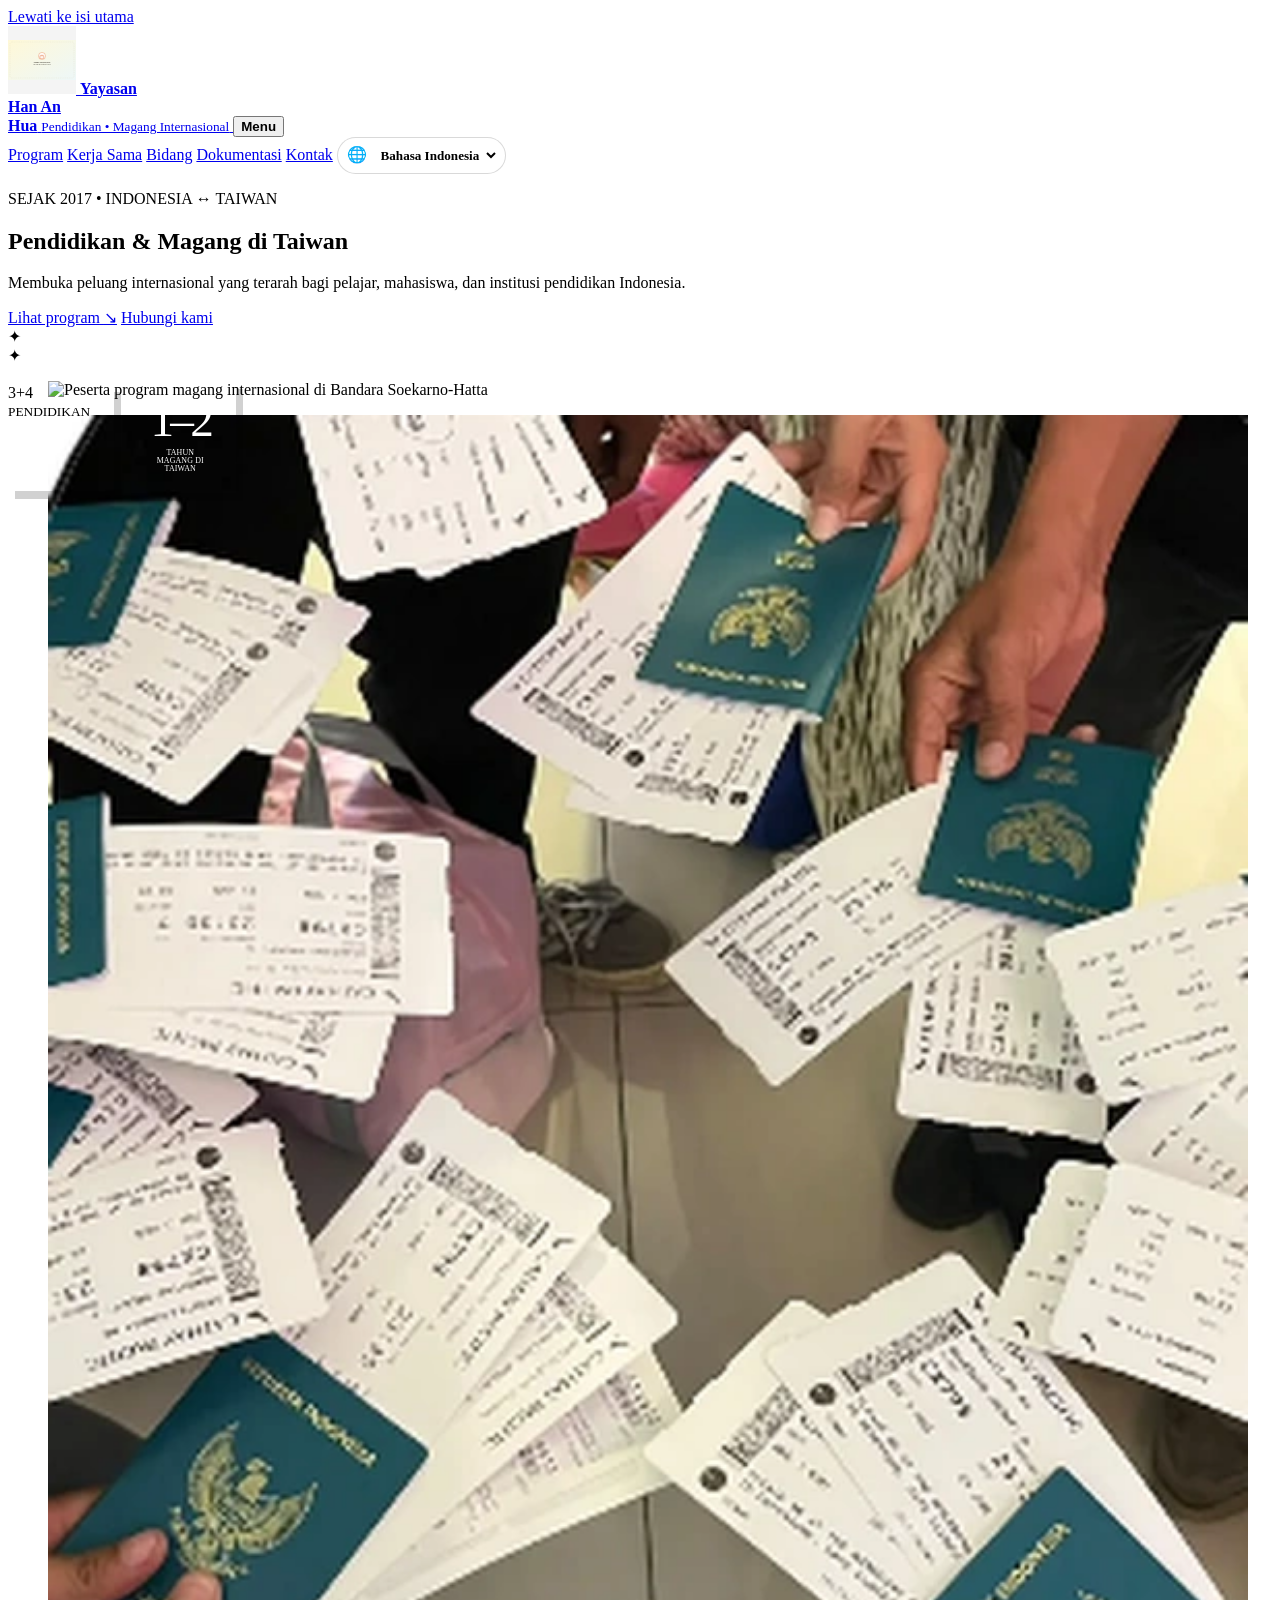
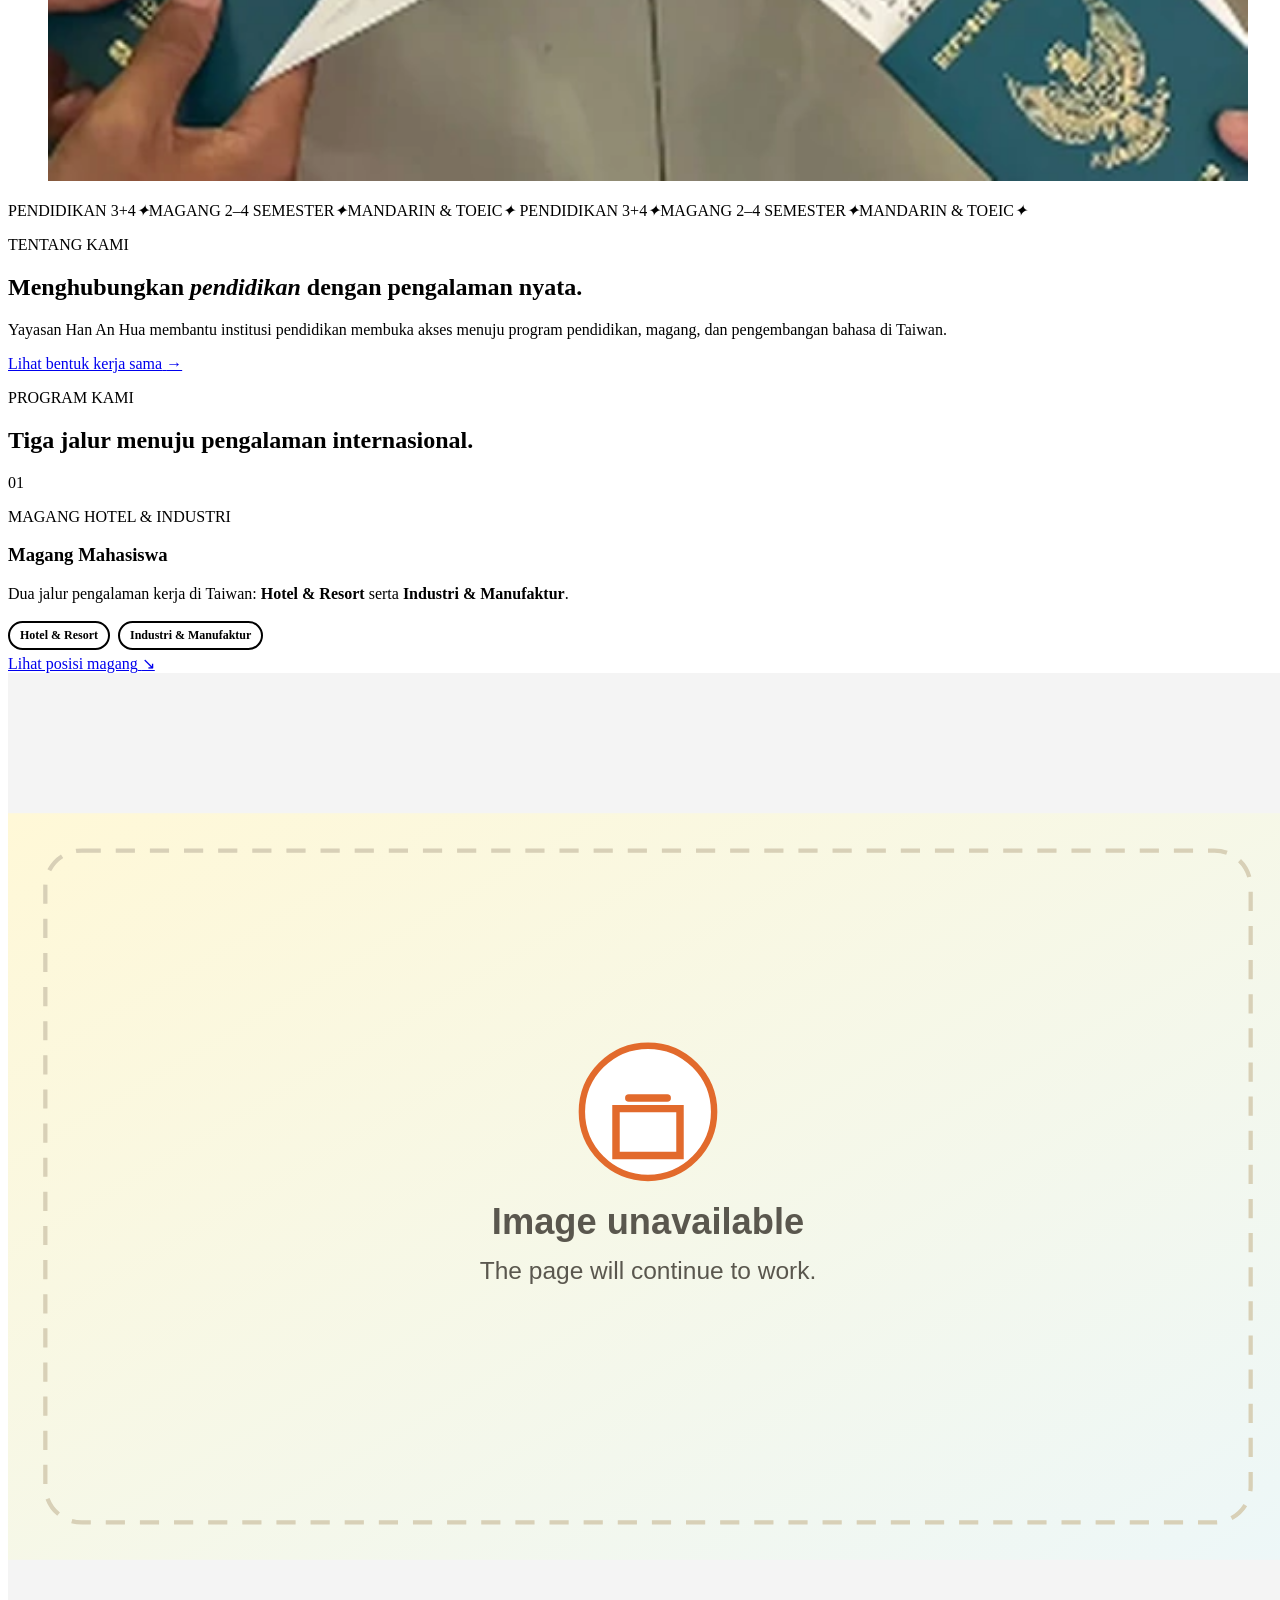
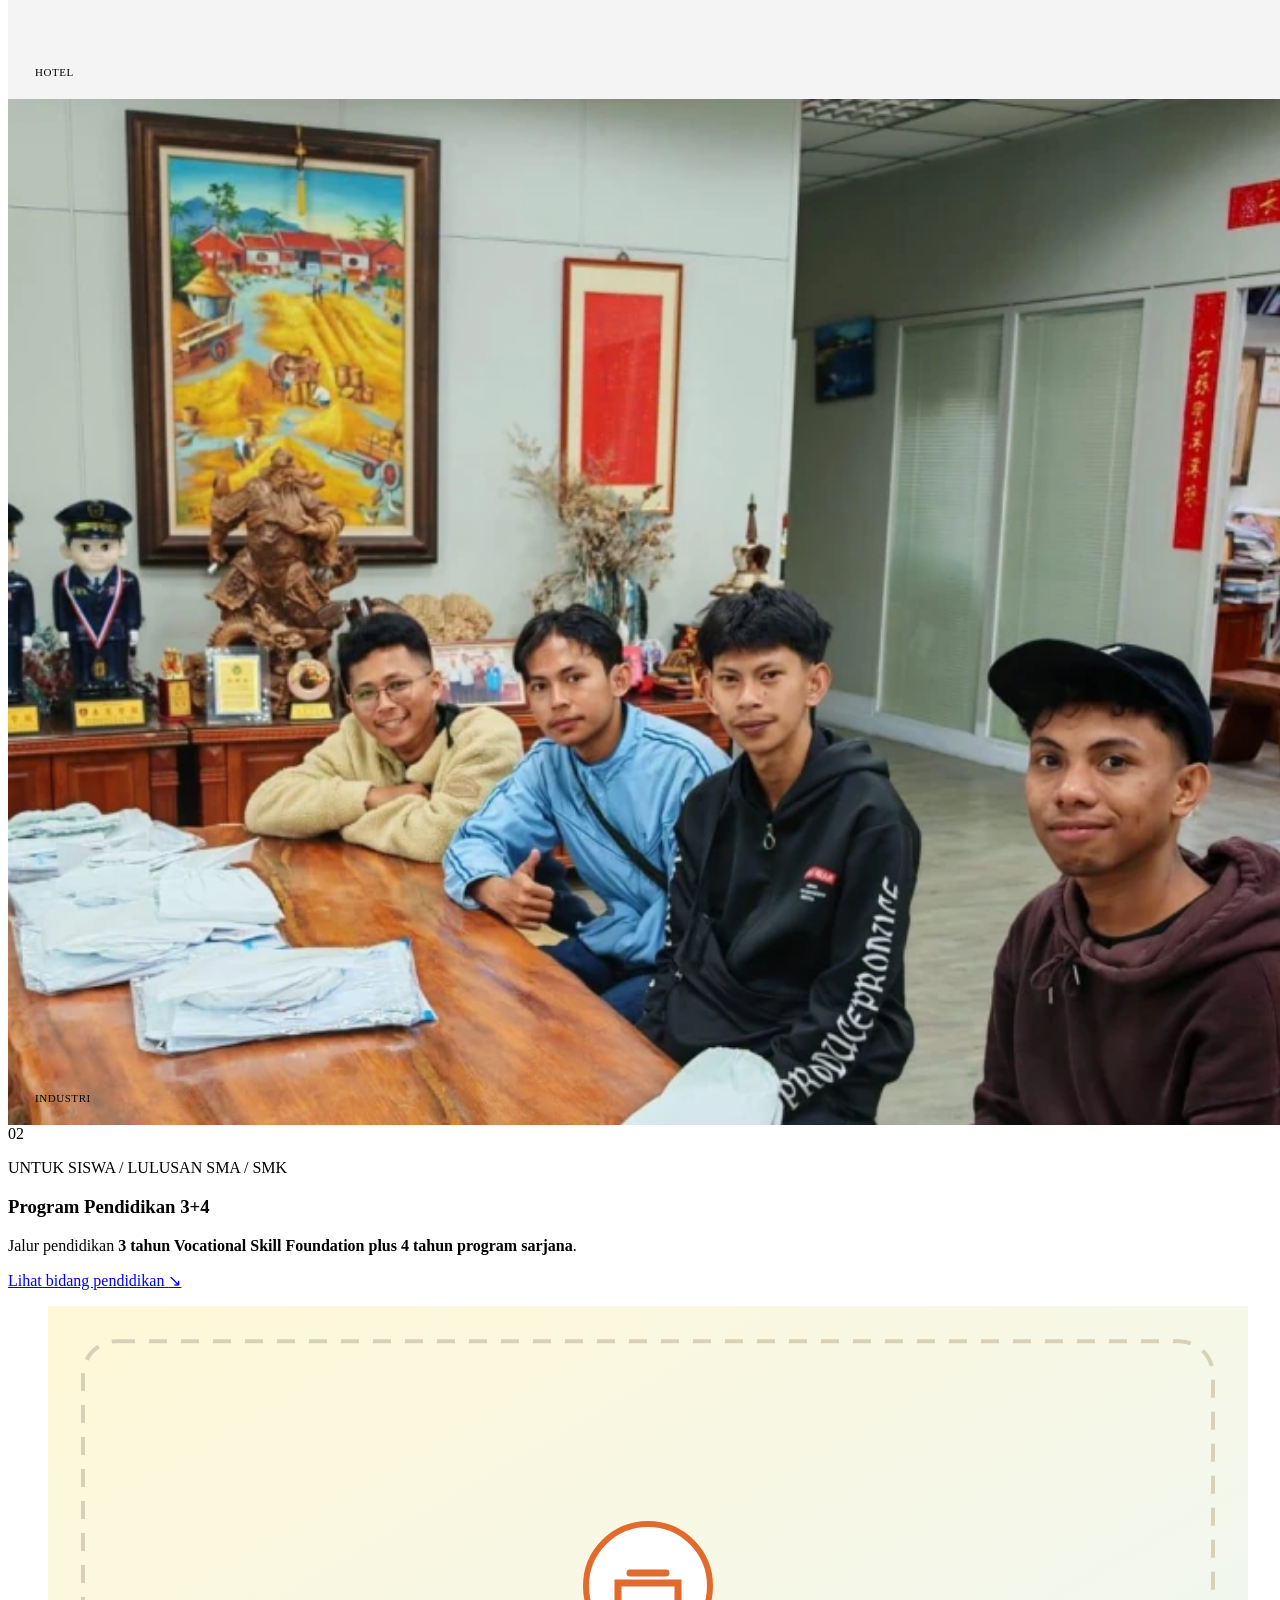
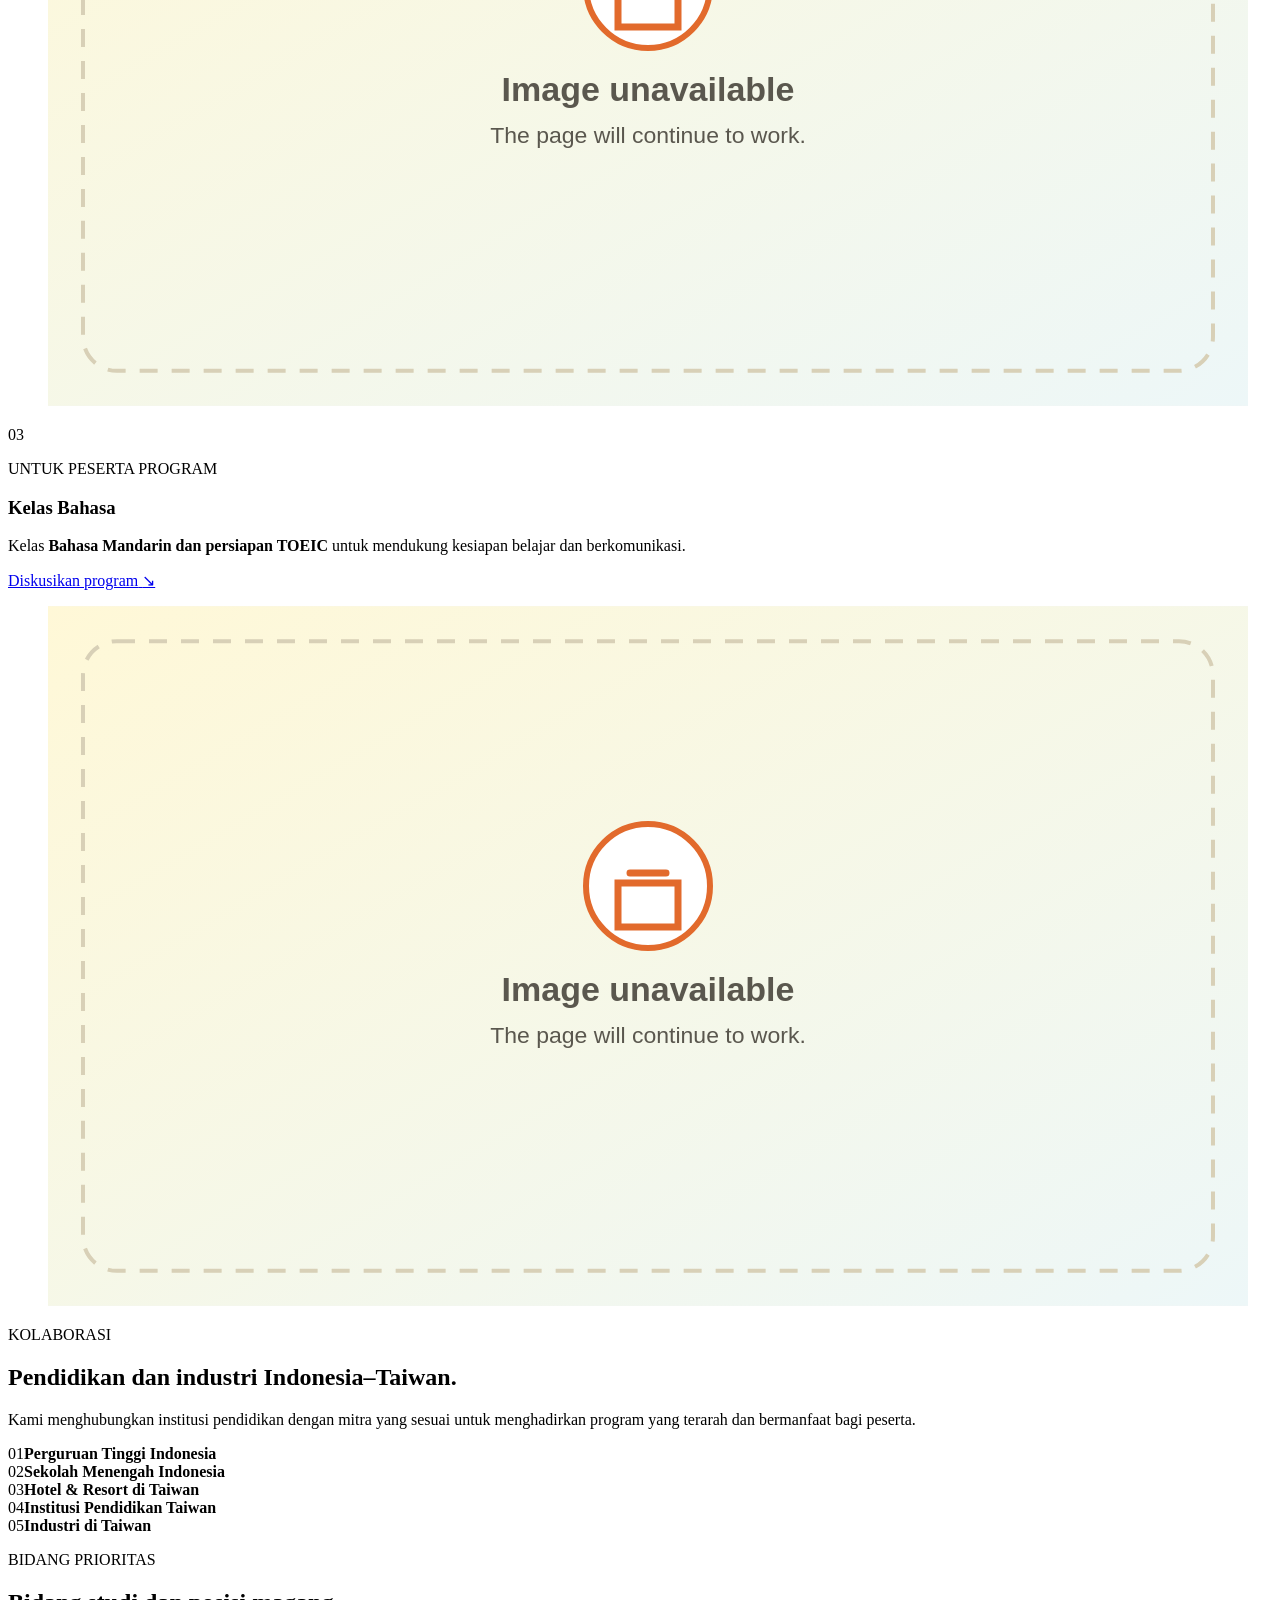
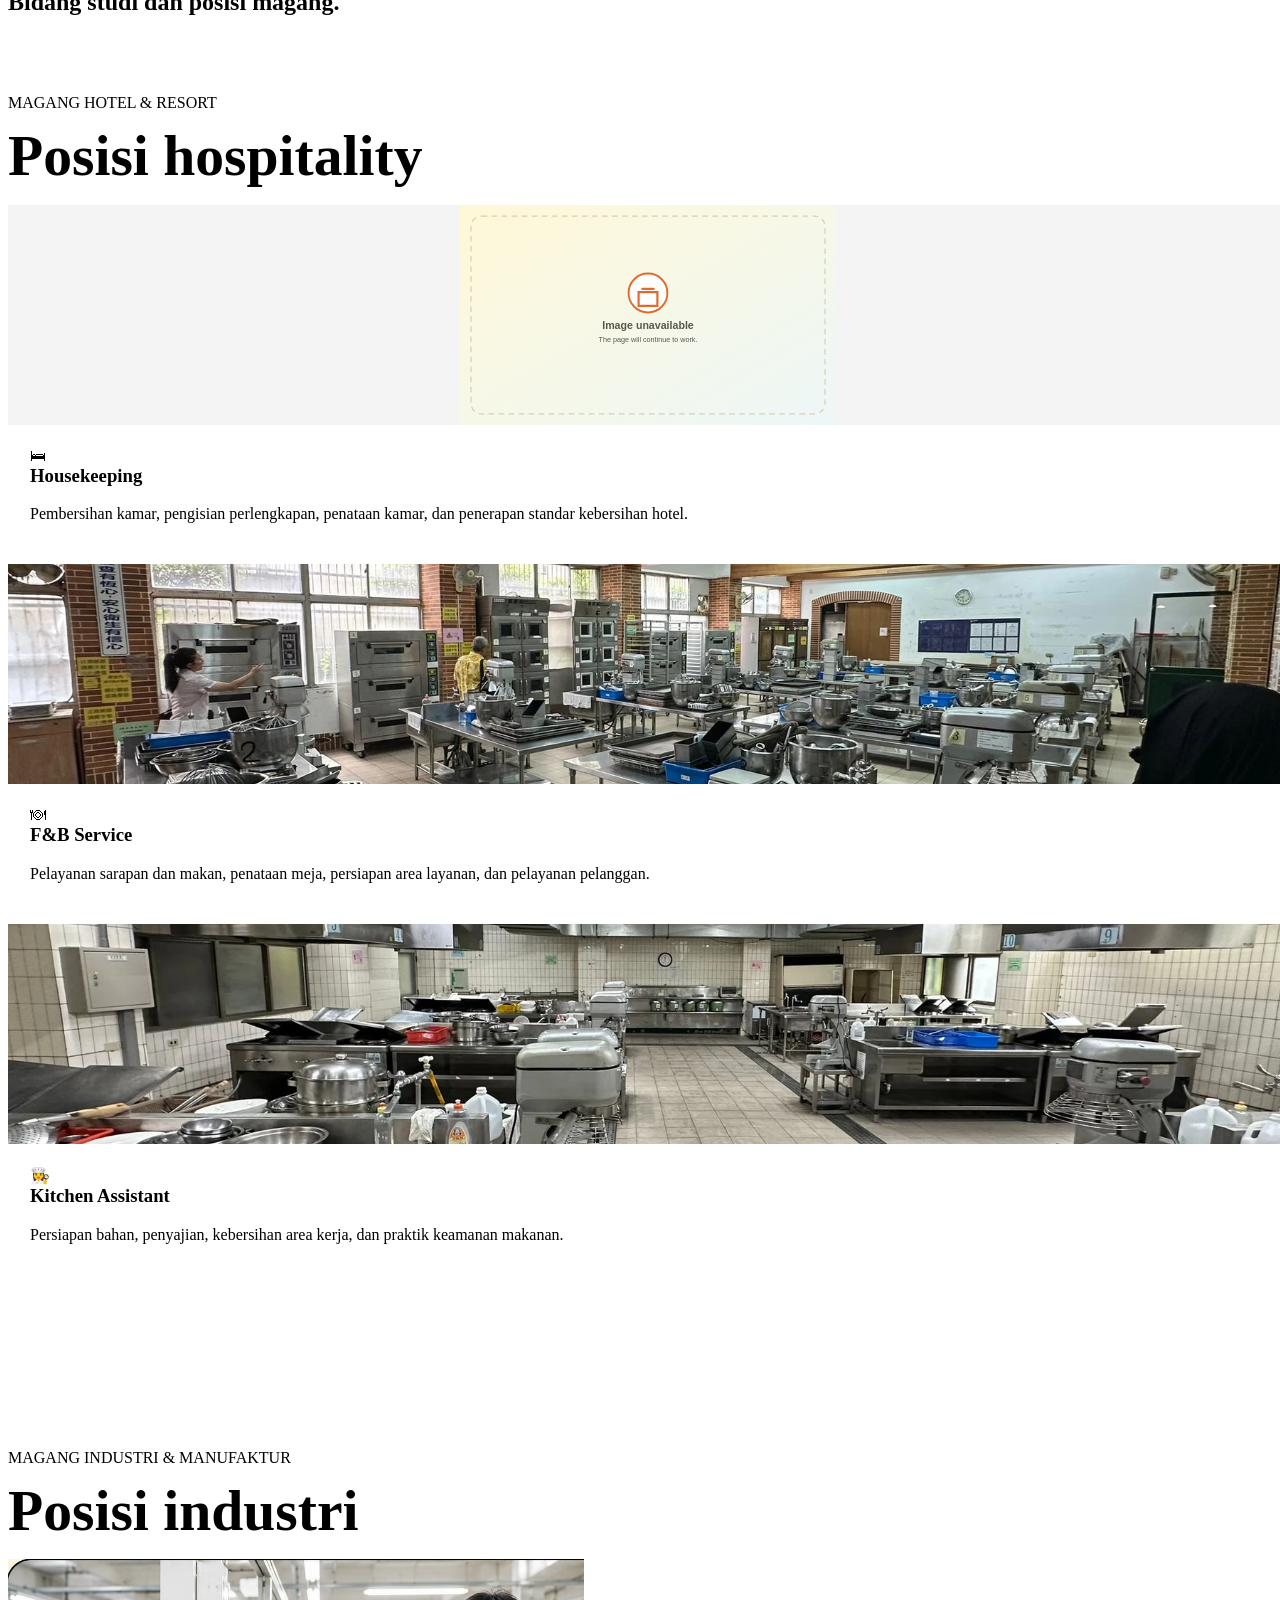
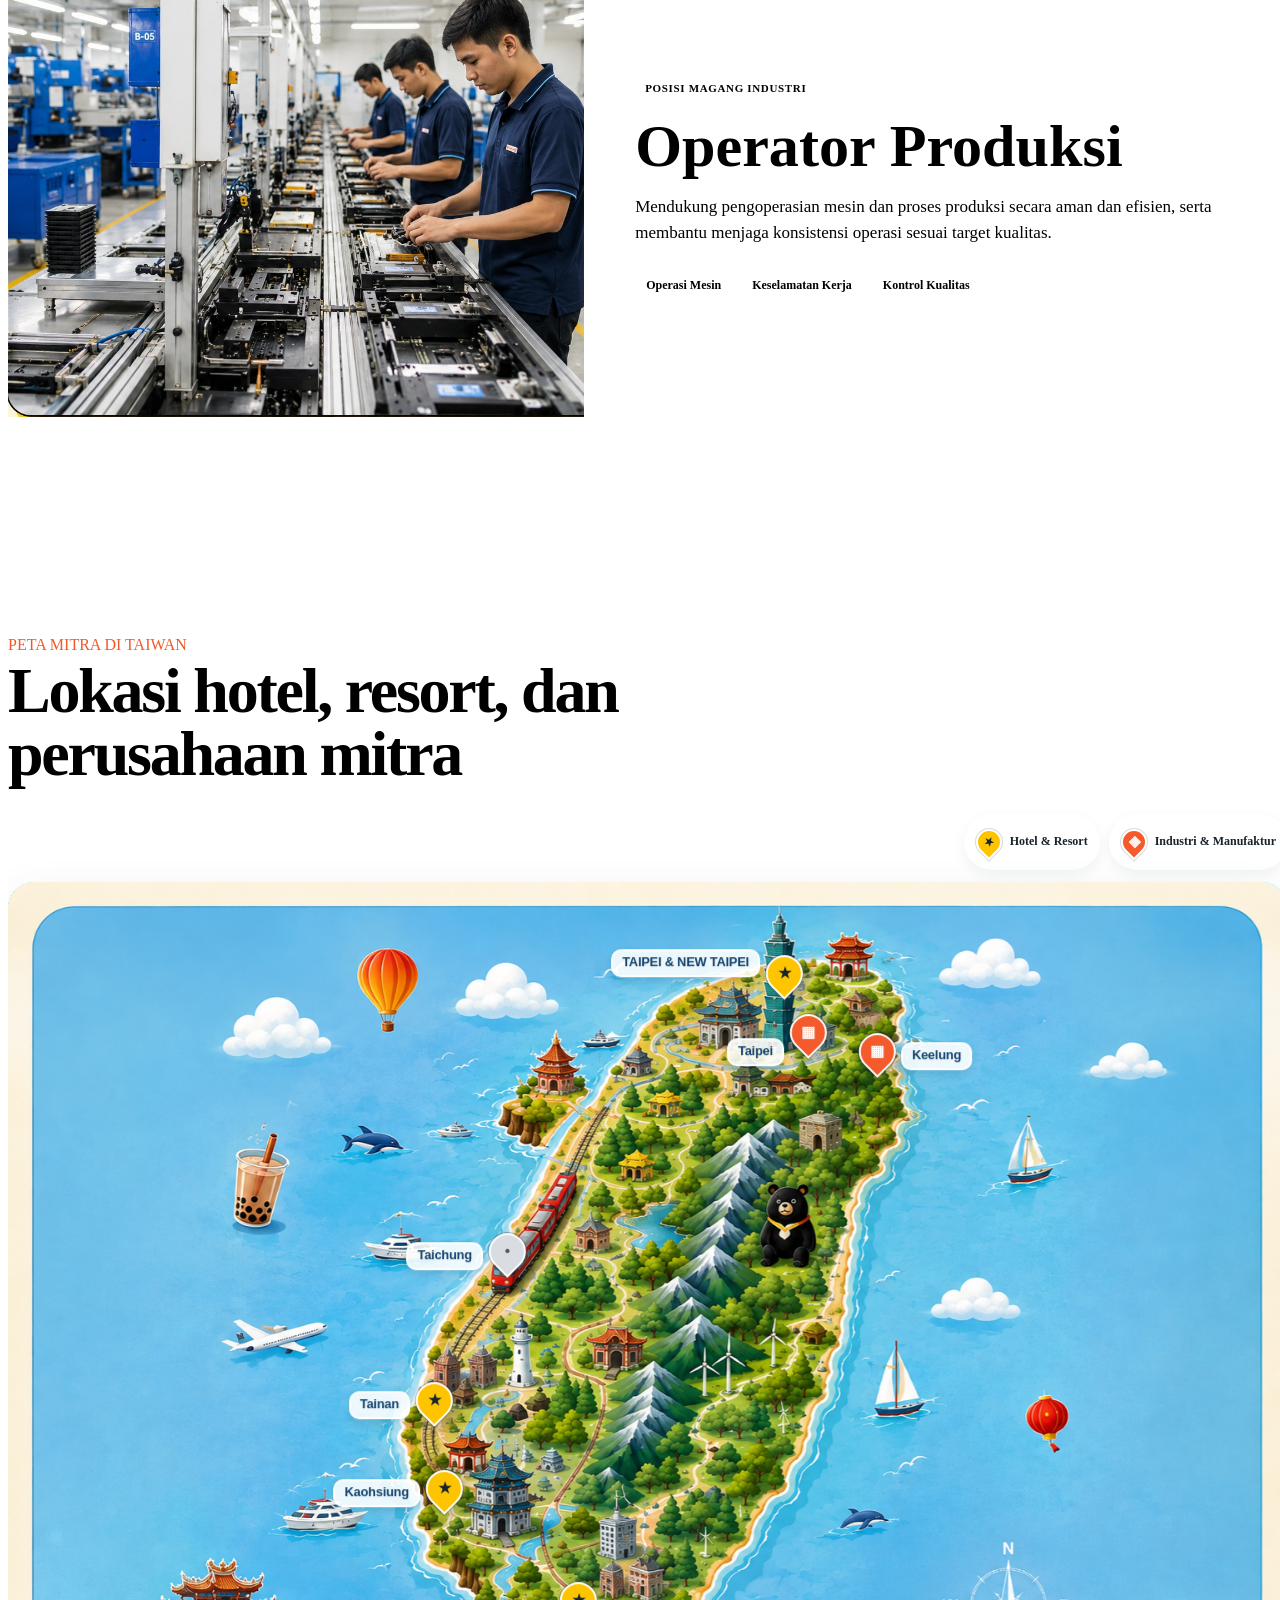
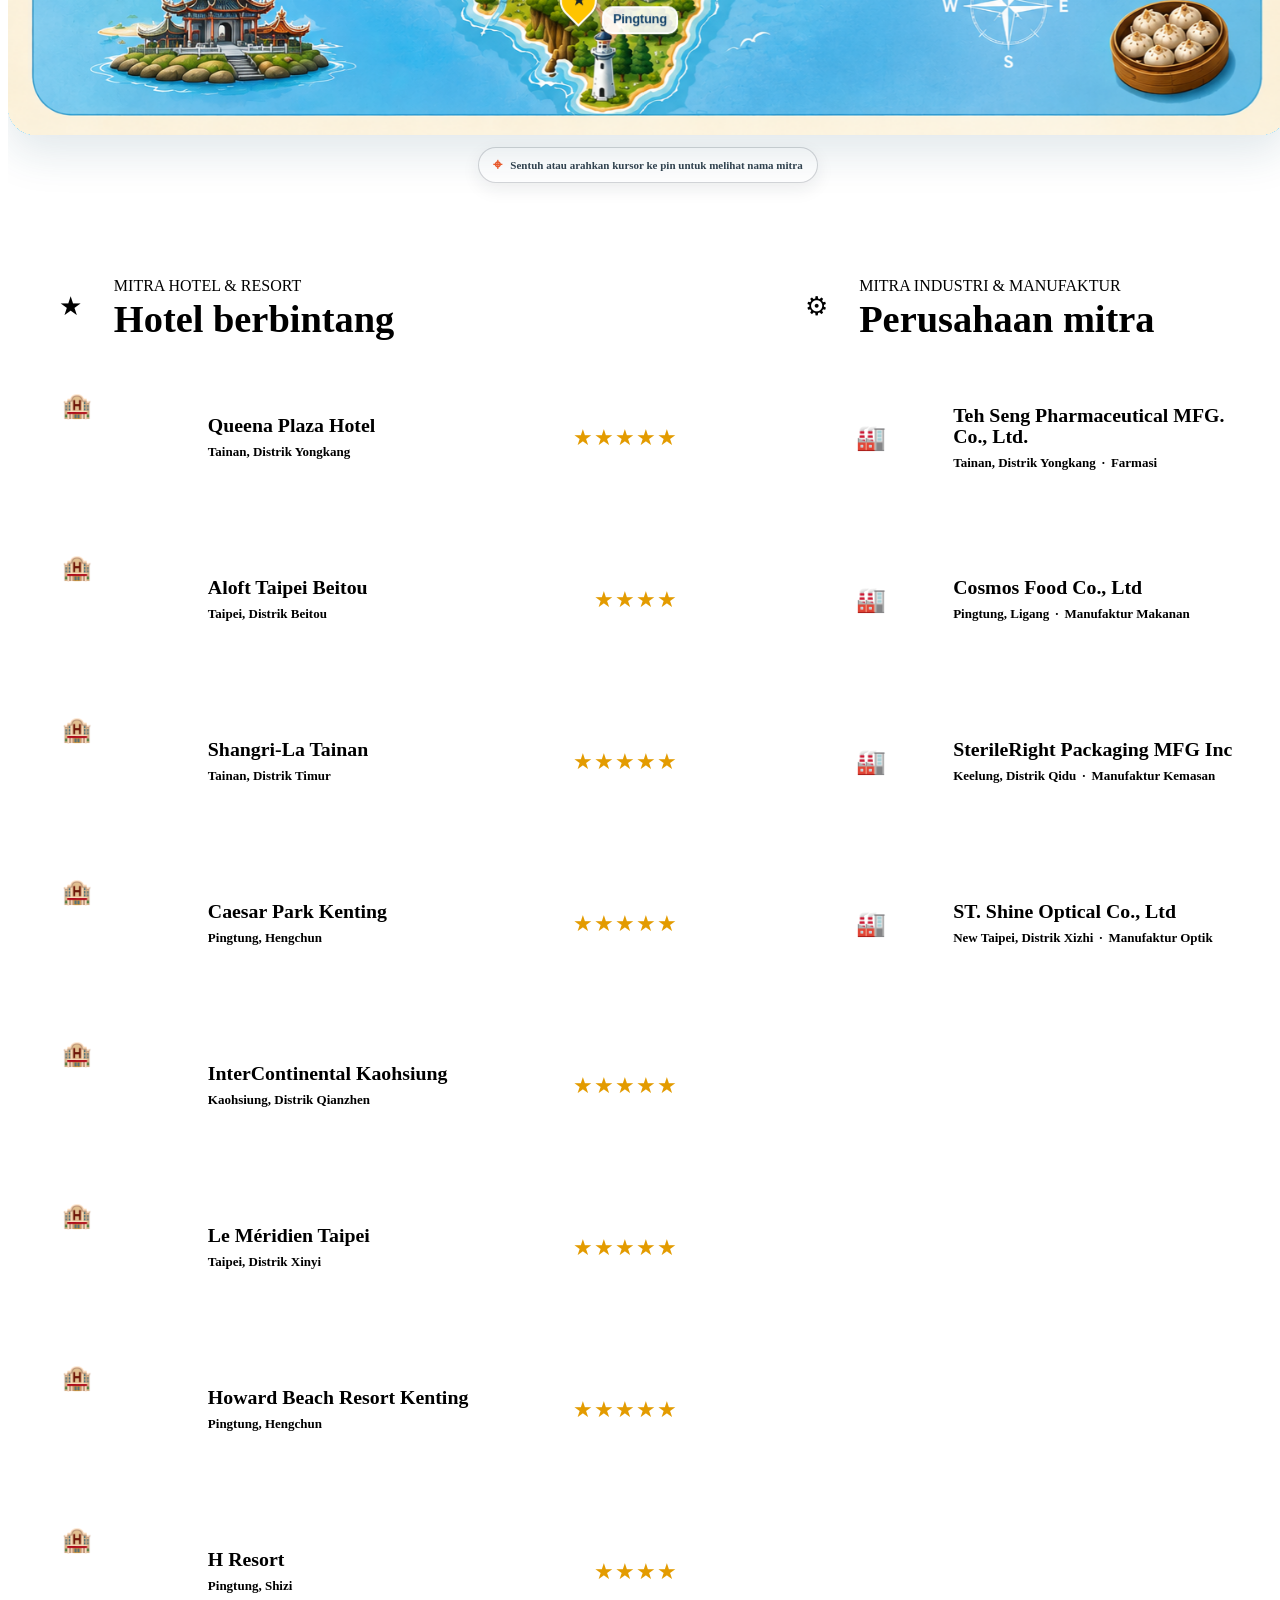
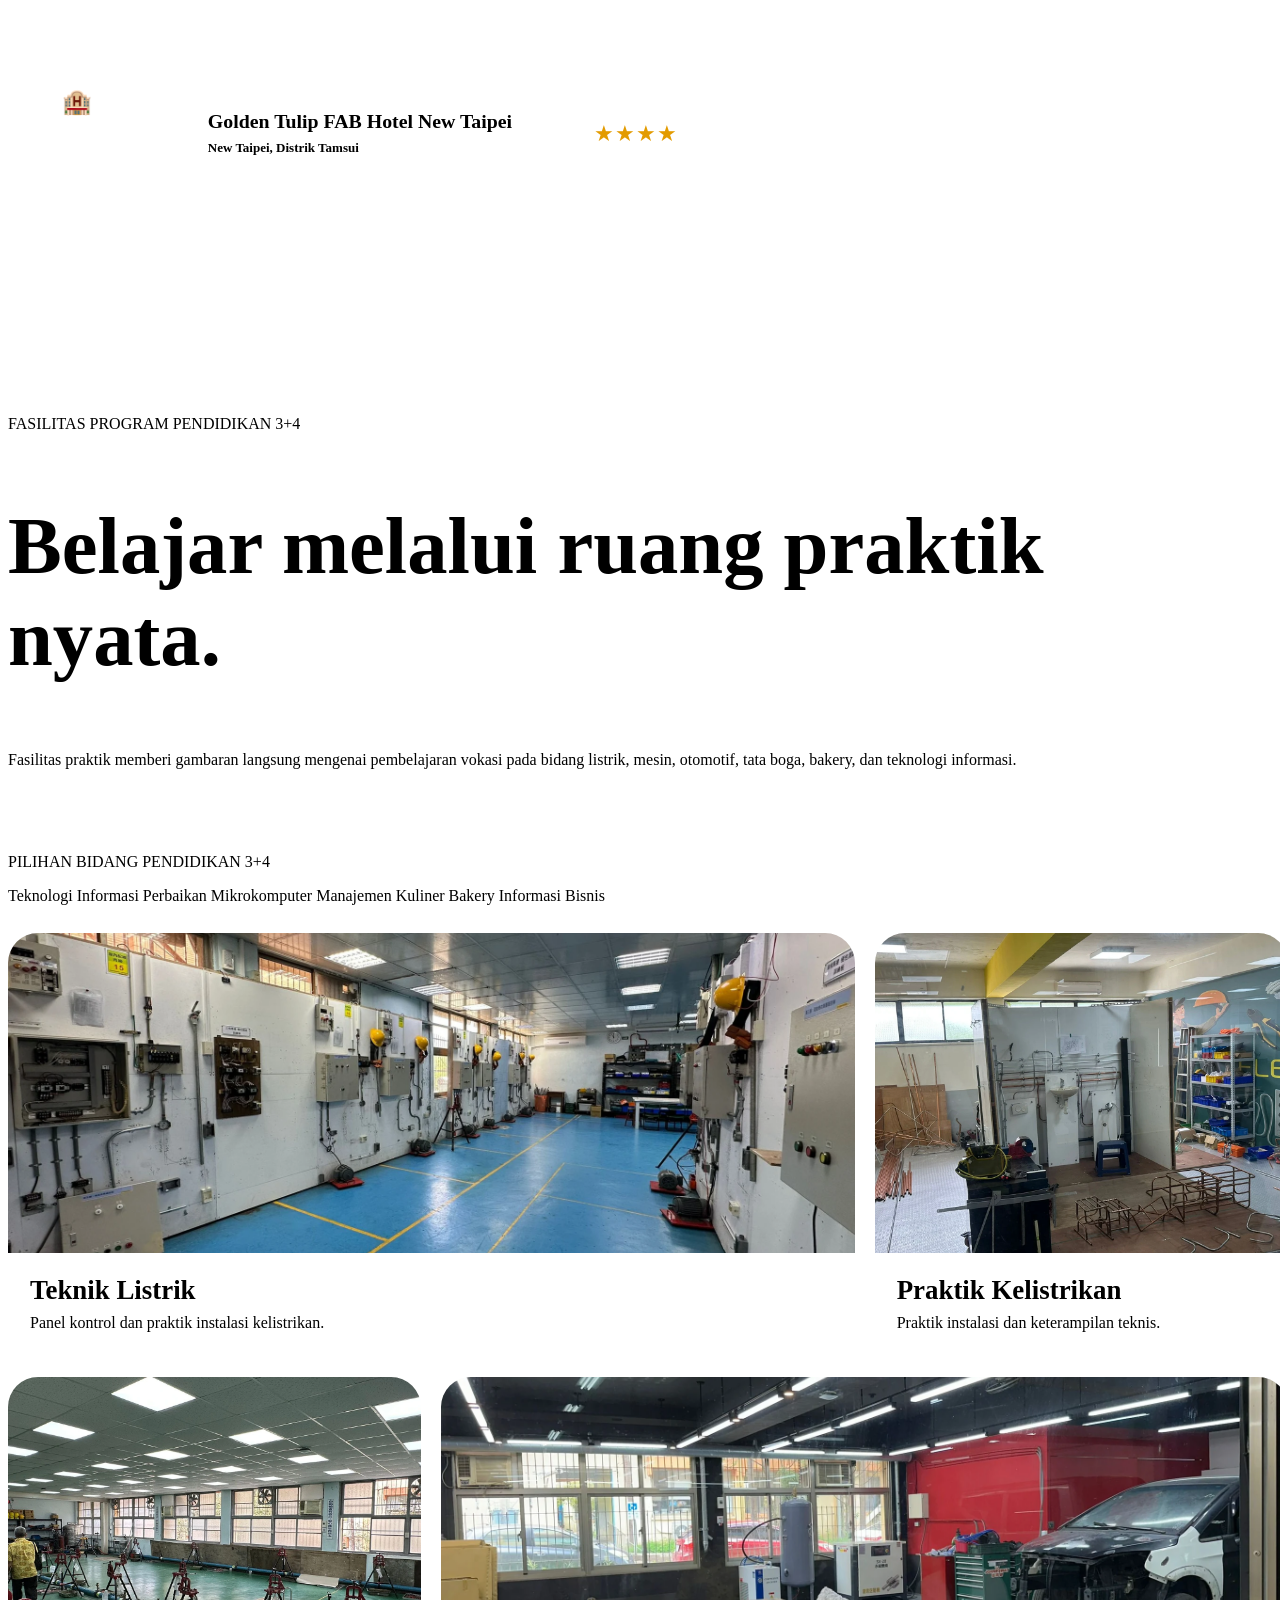
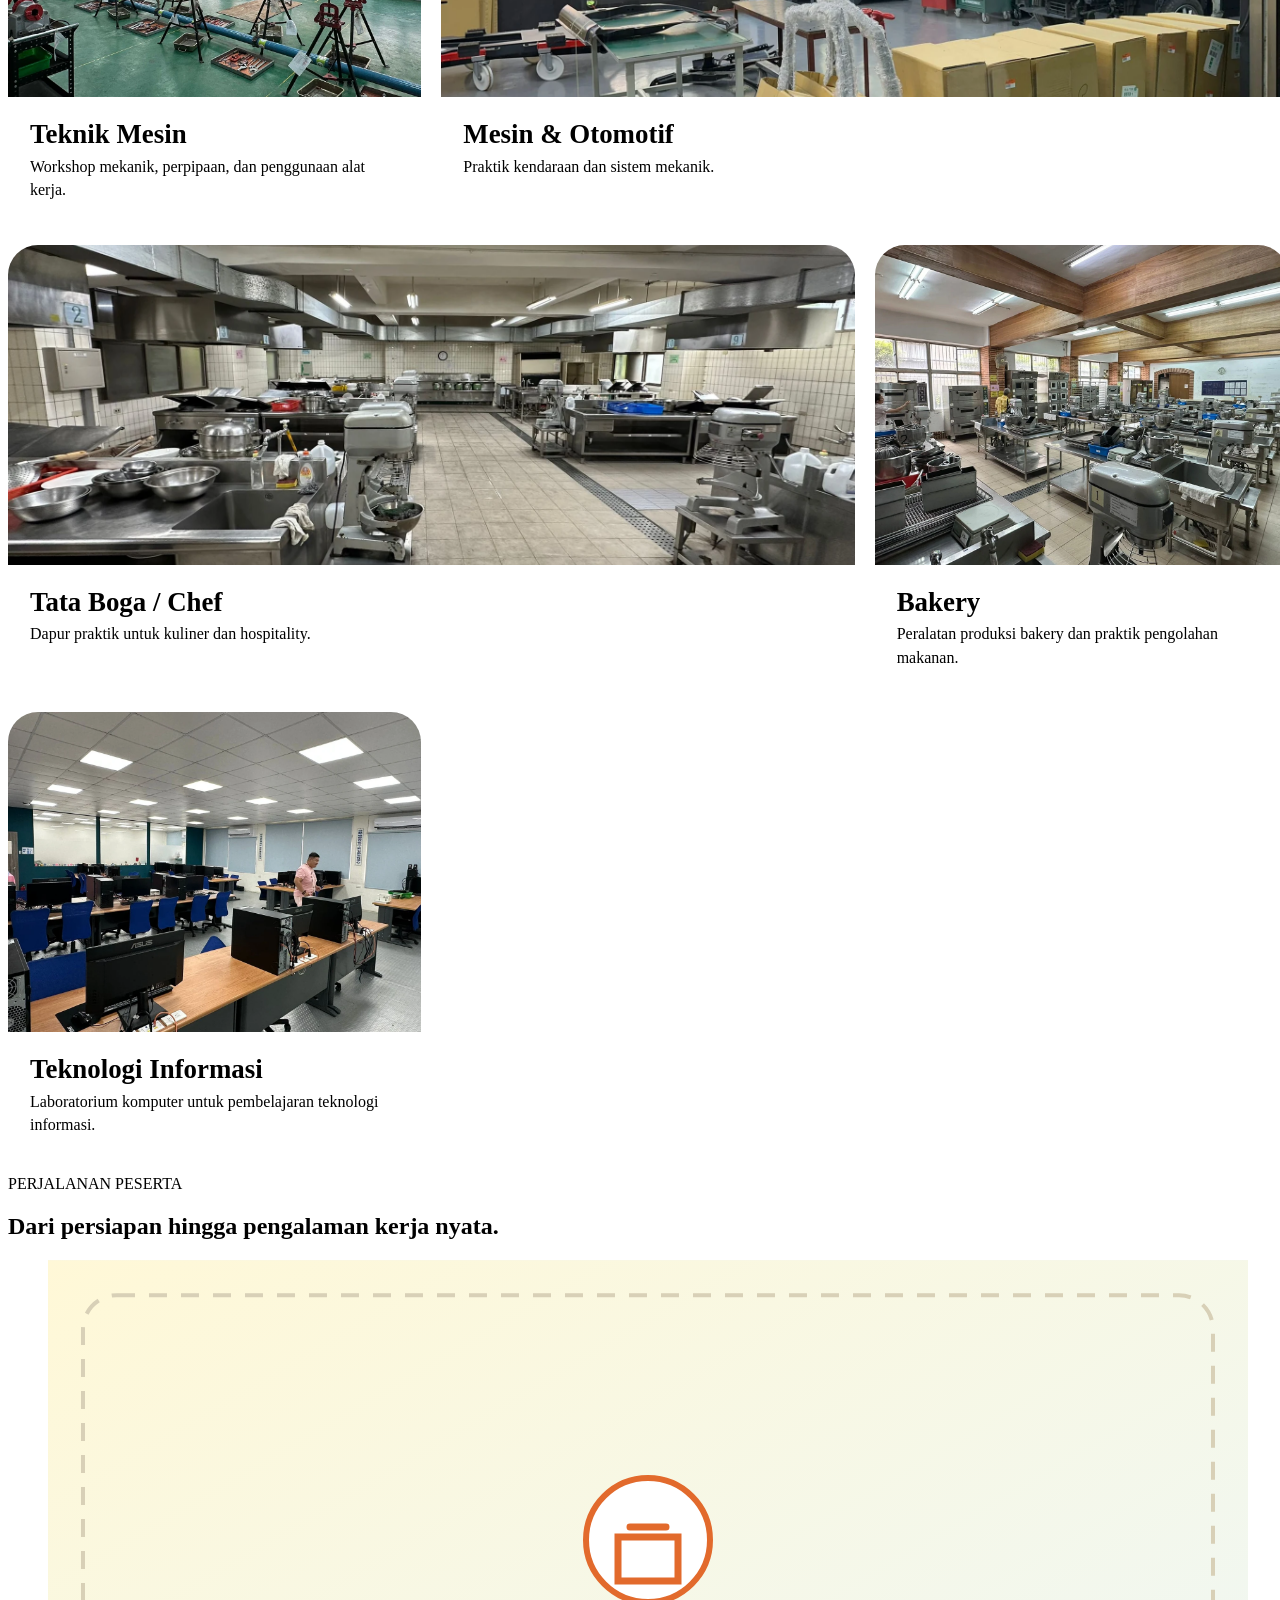
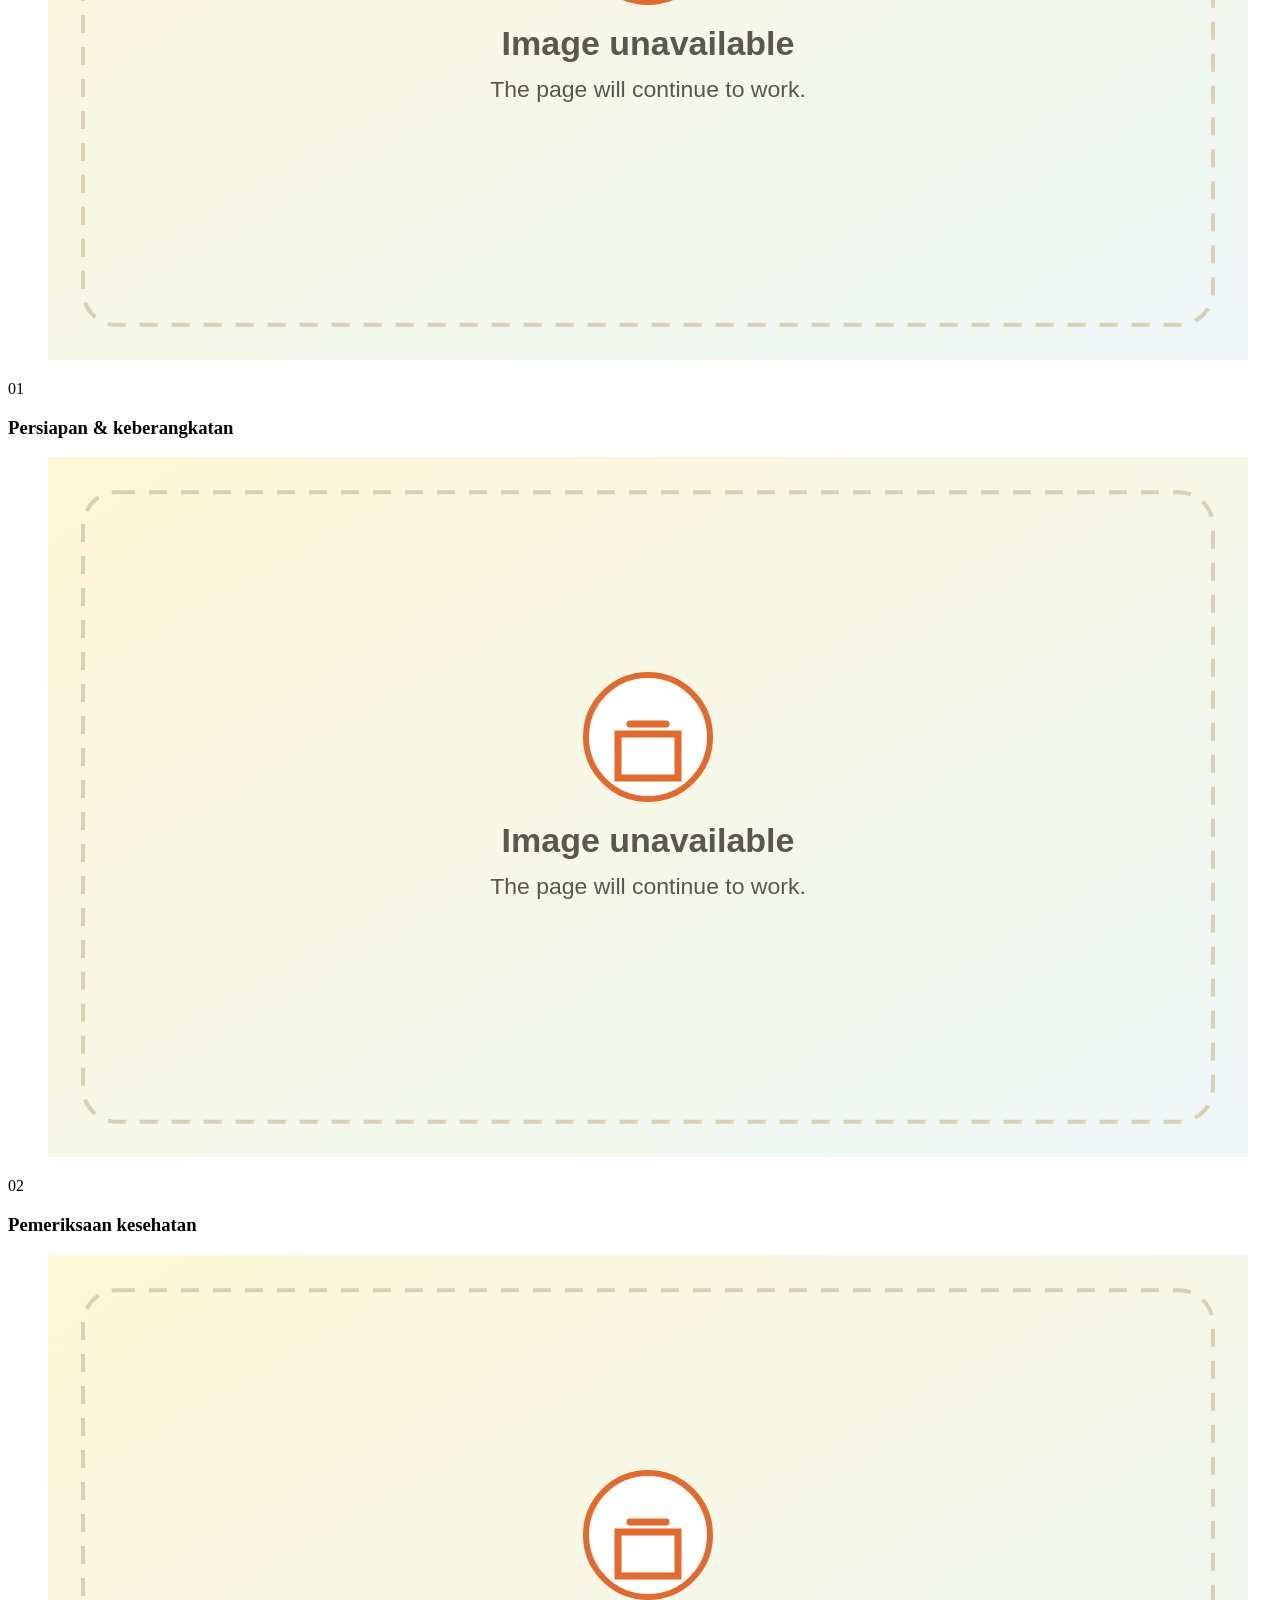
==== commit 72bfc12a: "Add files via upload" ====
--- a/index.html
+++ b/index.html
@@ -11,44 +11,57 @@
   <link rel="preconnect" href="https://fonts.googleapis.com">
   <link rel="preconnect" href="https://fonts.gstatic.com" crossorigin>
   <link href="https://fonts.googleapis.com/css2?family=Archivo+Black&family=DM+Sans:wght@400;500;600;700;800;900&display=swap" rel="stylesheet">
-  <link rel="preload" as="image" href="assets/departure-2026-01.webp" fetchpriority="high">
-  <link rel="preload" as="image" href="assets/departure-2026-05.webp" fetchpriority="high">
-  <link rel="stylesheet" href="styles-v9.css?v=9">
+  <link rel="preload" as="image" href="https://kaitochae.github.io/hananhua/assets/departure-2026-01.webp" fetchpriority="high">
+  <link rel="preload" as="image" href="https://kaitochae.github.io/hananhua/assets/departure-2026-05.webp" fetchpriority="high">
+  <link rel="preload" as="image" href="assets/taiwan-partner-map-clean-v28.png">
+  <!-- Original V9 stylesheet: preserved -->
+  <link rel="stylesheet" href="https://kaitochae.github.io/hananhua/styles-v9.css?v=9">
+  <!-- Additions/fixes only -->
+  <link rel="stylesheet" href="styles-v25-additions.css?v=29">
 </head>
-<body data-build="9">
+<body data-build="29">
   <div class="progress" aria-hidden="true"><span></span></div>
   <a class="skip-link" href="#main" data-i18n="access.skip">Lewati ke isi utama</a>
 
+  <!-- ORIGINAL HEADER: preserved -->
   <header class="site-header" id="top">
     <a class="brand" href="#top" aria-label="Yayasan Han An Hua — kembali ke atas">
-      <img src="assets/logo.webp" alt="Logo Yayasan Han An Hua" width="68" height="68">
+      <img src="https://kaitochae.github.io/hananhua/assets/logo.webp" alt="Logo Yayasan Han An Hua" width="68" height="68">
       <span class="brand-copy">
         <strong data-i18n-html="brand.name">Yayasan<br>Han An<br>Hua</strong>
         <small data-i18n="brand.tagline">Pendidikan • Magang Internasional</small>
       </span>
     </a>
-
     <button class="menu-toggle" type="button" aria-expanded="false" aria-controls="site-nav" aria-label="Buka menu navigasi">
       <span class="menu-lines" aria-hidden="true"><i></i><i></i><i></i></span>
       <b data-i18n="nav.menu">Menu</b>
     </button>
-
     <nav class="site-nav" id="site-nav" aria-label="Navigasi utama">
       <a href="#program" data-i18n="nav.program">Program</a>
       <a href="#kolaborasi" data-i18n="nav.collaboration">Kerja Sama</a>
       <a href="#bidang" data-i18n="nav.fields">Bidang</a>
       <a href="#dokumentasi" data-i18n="nav.documentation">Dokumentasi</a>
       <a class="nav-cta" href="#kontak" data-i18n="nav.contact">Kontak</a>
-      <div class="language-switcher" role="group" aria-label="Pilih bahasa" data-i18n-aria="language.label">
-        <button type="button" class="language-button is-active" data-language-option="id" aria-pressed="true">IDN</button>
-        <button type="button" class="language-button" data-language-option="en" aria-pressed="false">EN</button>
-        <button type="button" class="language-button" data-language-option="tw" aria-pressed="false">TW</button>
-        <button type="button" class="language-button" data-language-option="cn" aria-pressed="false">CN</button>
+      <div class="language-switcher language-switcher-v29" role="group" aria-label="Pilih bahasa" data-i18n-aria="language.label">
+        <span class="language-globe" aria-hidden="true">🌐</span>
+        <select class="language-select" id="language-select" data-language-select aria-label="Pilih bahasa" data-i18n-aria="language.label">
+          <option value="id">Bahasa Indonesia</option>
+          <option value="en">English</option>
+          <option value="tw">繁體中文</option>
+          <option value="cn">简体中文</option>
+          <option value="ja">日本語</option>
+          <option value="ko">한국어</option>
+          <option value="es">Español</option>
+          <option value="fr">Français</option>
+          <option value="de">Deutsch</option>
+          <option value="ar">العربية</option>
+        </select>
       </div>
     </nav>
   </header>
 
   <main id="main">
+    <!-- ORIGINAL HERO: preserved exactly, including the two original photos -->
     <section class="hero section-pad" aria-labelledby="hero-title">
       <div class="hero-copy">
         <p class="eyebrow hero-eyebrow" data-i18n="hero.eyebrow">SEJAK 2017 • INDONESIA ↔ TAIWAN</p>
@@ -63,22 +76,28 @@
           <a class="button button-ghost" href="https://wa.me/6287827185656?text=Halo%20Yayasan%20Han%20An%20Hua%2C%20saya%20mewakili%20institusi%20pendidikan%20dan%20ingin%20mendiskusikan%20peluang%20kerja%20sama." target="_blank" rel="noopener"><span data-i18n="hero.contactButton">Hubungi kami</span></a>
         </div>
       </div>
-
       <div class="hero-spark hero-spark-one" aria-hidden="true">✦</div>
       <div class="hero-spark hero-spark-two" aria-hidden="true">✦</div>
       <div class="hero-collage" aria-label="Dokumentasi peserta program">
         <div class="orbit orbit-one" aria-hidden="true"></div>
         <div class="orbit orbit-two" aria-hidden="true"></div>
+        <div class="hero-badge-group" aria-label="Program utama">
+                  <div class="hero-badge" aria-label="Program pendidikan 3+4">
+                    <span>3+4</span>
+                    <small data-i18n="hero.badge">PENDIDIKAN</small>
+                  </div>
+                  <div class="hero-badge hero-badge-internship" aria-label="Program magang di Taiwan">
+                    <span data-i18n="hero.internshipYears">1–2</span>
+                    <small data-i18n="hero.internshipBadge">TAHUN MAGANG DI TAIWAN</small>
+                  </div>
+                </div>
         <figure class="hero-photo hero-photo-main" data-parallax="0.04">
-          <img src="assets/departure-2026-01.webp" alt="Peserta program magang internasional di Bandara Soekarno-Hatta" fetchpriority="high" decoding="async">
+          <img src="https://kaitochae.github.io/hananhua/assets/departure-2026-01.webp" alt="Peserta program magang internasional di Bandara Soekarno-Hatta" fetchpriority="high" decoding="async">
         </figure>
         <figure class="hero-photo hero-photo-small" data-parallax="-0.035">
-          <img src="assets/departure-2026-05.webp" alt="Peserta program sebelum keberangkatan internasional" fetchpriority="high" decoding="async">
+          <img src="assets/passport-hands.webp" alt="Peserta memegang paspor dan tiket sebelum keberangkatan" fetchpriority="high" decoding="async">
         </figure>
-        <div class="hero-badge" aria-label="Program pendidikan 3+4">
-          <span>3+4</span>
-          <small data-i18n="hero.badge">PENDIDIKAN</small>
-        </div>
+        
       </div>
     </section>
 
@@ -89,6 +108,7 @@
       </div>
     </div>
 
+    <!-- ORIGINAL ABOUT: preserved -->
     <section class="statement section-pad">
       <p class="eyebrow reveal" data-i18n="about.eyebrow">TENTANG KAMI</p>
       <div class="statement-grid">
@@ -100,21 +120,35 @@
       </div>
     </section>
 
+    <!-- ORIGINAL 3 PROGRAM CARDS: preserved -->
     <section class="programs section-pad" id="program">
       <div class="section-heading reveal">
         <p class="eyebrow" data-i18n="programs.eyebrow">PROGRAM KAMI</p>
         <h2 class="display" data-i18n="programs.title">Tiga jalur menuju pengalaman internasional.</h2>
       </div>
 
-      <article class="program-card program-orange reveal from-left tilt-card">
+      <article class="program-card program-orange reveal from-left tilt-card program-card-dual">
         <div class="program-number">01</div>
         <div class="program-copy">
-          <p class="card-kicker" data-i18n="program1.kicker">UNTUK MAHASISWA AKTIF</p>
+          <p class="card-kicker" data-i18n="program1.kicker">MAGANG HOTEL &amp; INDUSTRI</p>
           <h3 data-i18n="program1.title">Magang Mahasiswa</h3>
-          <p data-i18n-html="program1.body">Program magang di hotel dan resort Taiwan selama <strong>2–4 semester</strong>.</p>
+          <p data-i18n-html="program1.body">Dua jalur pengalaman kerja di Taiwan: <strong>Hotel &amp; Resort</strong> serta <strong>Industri &amp; Manufaktur</strong>.</p>
+          <div class="program-mini-pills" aria-label="Jalur magang">
+            <span data-i18n="program1.hotelPill">Hotel &amp; Resort</span>
+            <span data-i18n="program1.industryPill">Industri &amp; Manufaktur</span>
+          </div>
           <a href="#bidang"><span data-i18n="program1.link">Lihat posisi magang</span> <span aria-hidden="true">↘</span></a>
         </div>
-        <figure><img src="assets/hotel-bed.webp" alt="Peserta mempraktikkan penataan kamar hotel" loading="lazy" decoding="async"></figure>
+        <figure class="program-dual-photo" aria-label="Contoh lingkungan magang hotel dan industri">
+          <div class="program-photo-half">
+            <img src="https://kaitochae.github.io/hananhua/assets/hotel-bed.webp" alt="Praktik housekeeping di lingkungan hotel" loading="lazy" decoding="async">
+            <span data-i18n="program1.hotelLabel">HOTEL</span>
+          </div>
+          <div class="program-photo-half">
+            <img src="assets/industry-interns-2026.webp" alt="Peserta program magang industri Han An Hua di Taiwan" loading="lazy" decoding="async">
+            <span data-i18n="program1.industryLabel">INDUSTRI</span>
+          </div>
+        </figure>
       </article>
 
       <article class="program-card program-yellow reveal from-right tilt-card">
@@ -125,7 +159,7 @@
           <p data-i18n-html="program2.body">Jalur pendidikan <strong>3 tahun Vocational Skill Foundation plus 4 tahun program sarjana</strong>.</p>
           <a href="#bidang"><span data-i18n="program2.link">Lihat bidang pendidikan</span> <span aria-hidden="true">↘</span></a>
         </div>
-        <figure><img src="assets/vocational-3plus4.webp" alt="Pembelajaran Vocational Skill Foundation untuk Program Pendidikan 3+4" loading="lazy" decoding="async"></figure>
+        <figure><img src="https://kaitochae.github.io/hananhua/assets/vocational-3plus4.webp" alt="Pembelajaran Vocational Skill Foundation untuk Program Pendidikan 3+4" loading="lazy" decoding="async"></figure>
       </article>
 
       <article class="program-card program-cream reveal from-left tilt-card">
@@ -136,10 +170,11 @@
           <p data-i18n-html="program3.body">Kelas <strong>Bahasa Mandarin dan persiapan TOEIC</strong> untuk mendukung kesiapan belajar dan berkomunikasi.</p>
           <a href="#kontak"><span data-i18n="program3.link">Diskusikan program</span> <span aria-hidden="true">↘</span></a>
         </div>
-        <figure><img src="assets/classroom.webp" alt="Kegiatan pembelajaran dan pembekalan peserta" loading="lazy" decoding="async"></figure>
+        <figure><img src="https://kaitochae.github.io/hananhua/assets/classroom.webp" alt="Kegiatan pembelajaran dan pembekalan peserta" loading="lazy" decoding="async"></figure>
       </article>
-    </section>
-
+</section>
+
+    <!-- ORIGINAL COLLABORATION: preserved -->
     <section class="collaboration section-pad" id="kolaborasi">
       <div class="collab-intro reveal">
         <p class="eyebrow eyebrow-light" data-i18n="collaboration.eyebrow">KOLABORASI</p>
@@ -151,42 +186,324 @@
         <div class="collab-item reveal" data-delay="70"><span>02</span><strong data-i18n="collaboration.item2">Sekolah Menengah Indonesia</strong></div>
         <div class="collab-item reveal" data-delay="140"><span>03</span><strong data-i18n="collaboration.item3">Hotel &amp; Resort di Taiwan</strong></div>
         <div class="collab-item reveal" data-delay="210"><span>04</span><strong data-i18n="collaboration.item4">Institusi Pendidikan Taiwan</strong></div>
+        <div class="collab-item reveal collab-industry" data-delay="280"><span>05</span><strong data-i18n="collaboration.item5">Industri di Taiwan</strong></div>
       </div>
     </section>
 
+    <!-- ORIGINAL FIELDS: preserved -->
     <section class="fields section-pad" id="bidang">
       <div class="fields-head reveal">
         <p class="eyebrow" data-i18n="fields.eyebrow">BIDANG PRIORITAS</p>
         <h2 class="display" data-i18n="fields.title">Bidang studi dan posisi magang.</h2>
-        <p data-i18n="fields.body">Terbuka bagi mahasiswa aktif dari Perhotelan, Pariwisata, Tata Boga, Bahasa, Manajemen, dan bidang terkait.</p>
-      </div>
-
-      <div class="field-grid">
-        <article class="field-card reveal tilt-card">
-          <span class="field-icon" aria-hidden="true">🛏</span>
-          <h3 data-i18n="field1.title">Housekeeping</h3>
-          <p data-i18n="field1.body">Kebersihan dan penataan kamar, pemeriksaan fasilitas, serta standar layanan hotel.</p>
-        </article>
-        <article class="field-card reveal tilt-card" data-delay="90">
-          <span class="field-icon" aria-hidden="true">🍽</span>
-          <h3 data-i18n="field2.title">F&amp;B Service</h3>
-          <p data-i18n="field2.body">Pelayanan restoran, penataan meja, komunikasi dengan tamu, dan persiapan area makan.</p>
-        </article>
-        <article class="field-card reveal tilt-card" data-delay="180">
-          <span class="field-icon" aria-hidden="true">👩‍🍳</span>
-          <h3 data-i18n="field3.title">Kitchen Assistant</h3>
-          <p data-i18n="field3.body">Persiapan bahan makanan, kebersihan area kerja, dan penerapan keamanan pangan.</p>
-        </article>
-      </div>
-
-      <div class="study-strip reveal">
-        <p class="eyebrow" data-i18n="study.eyebrow">PILIHAN BIDANG PENDIDIKAN 3+4</p>
-        <div class="study-list">
-          <span data-i18n="study.item1">Teknologi Informasi</span><span data-i18n="study.item2">Perbaikan Mikrokomputer</span><span data-i18n="study.item3">Manajemen Kuliner</span><span data-i18n="study.item4">Bakery</span><span data-i18n="study.item5">Informasi Bisnis</span>
-        </div>
-      </div>
+      </div>
+
+      <div class="internship-position-block reveal">
+        <div class="internship-position-head">
+          <div>
+            <p class="eyebrow" data-i18n="fields.hotelEyebrow">MAGANG HOTEL &amp; RESORT</p>
+            <h3 data-i18n="fields.hotelTitle">Posisi hospitality</h3>
+          </div>
+        </div>
+
+        <div class="field-grid field-grid-photo">
+          <article class="field-card field-card-photo reveal tilt-card">
+            <figure><img src="https://kaitochae.github.io/hananhua/assets/hotel-bed.webp" alt="Praktik housekeeping dan penataan kamar hotel" loading="lazy" decoding="async"></figure>
+            <div class="field-card-copy">
+              <span class="field-icon" aria-hidden="true">🛏</span>
+              <h3 data-i18n="field1.title">Housekeeping</h3>
+              <p data-i18n="field1.body">Pembersihan kamar, pengisian perlengkapan, penataan kamar, dan penerapan standar kebersihan hotel.</p>
+            </div>
+          </article>
+
+          <article class="field-card field-card-photo reveal tilt-card" data-delay="90">
+            <figure><img src="assets/facility-bakery.webp" alt="Fasilitas pengolahan makanan untuk mendukung kegiatan F&amp;B" loading="lazy" decoding="async"></figure>
+            <div class="field-card-copy">
+              <span class="field-icon" aria-hidden="true">🍽</span>
+              <h3 data-i18n="field2.title">F&amp;B Service</h3>
+              <p data-i18n="field2.body">Pelayanan sarapan dan makan, penataan meja, persiapan area layanan, dan pelayanan pelanggan.</p>
+            </div>
+          </article>
+
+          <article class="field-card field-card-photo reveal tilt-card" data-delay="180">
+            <figure><img src="assets/facility-professional-kitchen.webp" alt="Dapur profesional untuk praktik kitchen assistant" loading="lazy" decoding="async"></figure>
+            <div class="field-card-copy">
+              <span class="field-icon" aria-hidden="true">👩‍🍳</span>
+              <h3 data-i18n="field3.title">Kitchen Assistant</h3>
+              <p data-i18n="field3.body">Persiapan bahan, penyajian, kebersihan area kerja, dan praktik keamanan makanan.</p>
+            </div>
+          </article>
+        </div>
+      </div>
+
+      <div class="internship-position-block industry-position-block reveal">
+        <div class="internship-position-head">
+          <div>
+            <p class="eyebrow" data-i18n="fields.industryEyebrow">MAGANG INDUSTRI &amp; MANUFAKTUR</p>
+            <h3 data-i18n="fields.industryTitle">Posisi industri</h3>
+          </div>
+        </div>
+
+        <div class="industry-position-card field-card reveal tilt-card">
+          <figure><img src="assets/operator-produksi-hq.webp" alt="Ilustrasi operator produksi di fasilitas manufaktur modern" loading="lazy" decoding="async"></figure>
+          <div class="industry-position-copy">
+            <span class="industry-position-tag" data-i18n="industryPosition.tag">POSISI MAGANG INDUSTRI</span>
+            <h3 data-i18n="industryPosition.title">Operator Produksi</h3>
+            <p data-i18n="industryPosition.body">Mendukung pengoperasian mesin dan proses produksi secara aman dan efisien, serta membantu menjaga konsistensi operasi sesuai target kualitas.</p>
+            <div class="industry-position-pills">
+              <span data-i18n="industryPosition.pill1">Operasi Mesin</span>
+              <span data-i18n="industryPosition.pill2">Keselamatan Kerja</span>
+              <span data-i18n="industryPosition.pill3">Kontrol Kualitas</span>
+            </div>
+          </div>
+        </div>
+      </div>
+
+
+      <!-- V13: Hotel and industry partner list. -->
+      
+<section class="partner-showcase reveal" id="mitra-magang" aria-labelledby="partner-showcase-title">
+  <div class="partner-showcase-head">
+    <p class="eyebrow" data-i18n="partnerMap.eyebrow">PETA MITRA DI TAIWAN</p>
+    <h3 id="partner-showcase-title" data-i18n="partnerMap.title">Lokasi hotel, resort, dan perusahaan mitra</h3>
+  </div>
+
+  
+  
+  <div class="taiwan-map-final reveal" aria-label="Peta lokasi mitra Han An Hua di Taiwan">
+    <div class="taiwan-map-legend" role="group" data-i18n-aria="partnerMap.legendAria" aria-label="Legenda peta">
+      <span class="taiwan-map-legend-item hotel"><span class="legend-pin" aria-hidden="true">★</span><span data-i18n="partnerMap.hotel">Hotel &amp; Resort</span></span>
+      <span class="taiwan-map-legend-item industry"><span class="legend-pin" aria-hidden="true">▦</span><span data-i18n="partnerMap.industry">Industri &amp; Manufaktur</span></span>
+    </div>
+
+    <div class="taiwan-map-final-stage" id="taiwan-partner-map-stage">
+      <img
+        class="taiwan-map-final-image"
+        src="assets/taiwan-partner-map-clean-v28.png"
+        alt="Ilustrasi peta Taiwan tanpa label dan tanpa pin; pin lokasi mitra ditampilkan sebagai elemen interaktif di atas peta."
+        data-i18n-alt="partnerMap.svgAria"
+        width="1536"
+        height="1024"
+        loading="lazy"
+        decoding="async"
+        draggable="false"
+      >
+
+      <div class="taiwan-map-hotspots" aria-label="Lokasi mitra interaktif. Arahkan kursor atau sentuh pin untuk melihat nama mitra.">
+        <button class="taiwan-map-hotspot hotel label-left label-up" type="button" style="--x:60.6%;--y:11.2%;--d:.18s"
+          data-title="Taipei &amp; New Taipei"
+          data-subtitle="Hotel &amp; Resort"
+          data-partners="Aloft Taipei Beitou|Le Méridien Taipei|Golden Tulip FAB|ST. Shine Optical|Howard Beach Resort"
+          aria-label="Taipei dan New Taipei: lihat 5 mitra" aria-expanded="false">
+          <span class="map-marker" aria-hidden="true"><span class="map-marker-icon">★</span></span>
+          <span class="map-city-label" data-i18n="partnerMap.regions.north">TAIPEI &amp; NEW TAIPEI</span>
+        </button>
+
+        <button class="taiwan-map-hotspot industry label-left label-down" type="button" style="--x:62.5%;--y:18.2%;--d:.36s"
+          data-title="Taipei &amp; New Taipei"
+          data-subtitle="Industri &amp; Manufaktur"
+          data-partners="Aloft Taipei Beitou — Hospitality|Le Méridien Taipei — Hospitality|ST. Shine Optical — Optical Industry|Golden Tulip FAB — Hospitality"
+          aria-label="Taipei dan New Taipei industri: lihat 4 mitra" aria-expanded="false">
+          <span class="map-marker" aria-hidden="true"><span class="map-marker-icon">▦</span></span>
+          <span class="map-city-label"><span data-i18n="partnerMap.cities.taipei">Taipei</span></span>
+        </button>
+
+        <button class="taiwan-map-hotspot industry label-right" type="button" style="--x:67.9%;--y:20.4%;--d:.54s"
+          data-title="Keelung"
+          data-subtitle="Industri &amp; Manufaktur"
+          data-partners="SterileRight Packaging"
+          aria-label="Keelung: SterileRight Packaging" aria-expanded="false">
+          <span class="map-marker" aria-hidden="true"><span class="map-marker-icon">▦</span></span>
+          <span class="map-city-label" data-i18n="partnerMap.cities.keelung">Keelung</span>
+        </button>
+
+        <button class="taiwan-map-hotspot neutral label-left" type="button" style="--x:39.0%;--y:43.8%;--d:.72s"
+          data-title="Taichung"
+          data-subtitle="Status lokasi"
+          data-partners="Belum ada lokasi mitra aktif pada peta ini"
+          aria-label="Taichung: belum ada lokasi mitra aktif" aria-expanded="false">
+          <span class="map-marker" aria-hidden="true"><span class="map-marker-icon">•</span></span>
+          <span class="map-city-label" data-i18n="partnerMap.cities.taichung">Taichung</span>
+        </button>
+
+        <button class="taiwan-map-hotspot hotel label-left" type="button" style="--x:33.3%;--y:61.3%;--d:.90s"
+          data-title="Tainan"
+          data-subtitle="3 lokasi mitra"
+          data-partners="Queena Plaza Hotel|Shangri-La Tainan|Teh Seng Pharmaceutical"
+          aria-label="Tainan: lihat 3 mitra" aria-expanded="false">
+          <span class="map-marker" aria-hidden="true"><span class="map-marker-icon">★</span></span>
+          <span class="map-city-label" data-i18n="partnerMap.cities.tainan">Tainan</span>
+        </button>
+
+        <button class="taiwan-map-hotspot hotel label-left" type="button" style="--x:34.1%;--y:71.6%;--d:1.08s"
+          data-title="Kaohsiung"
+          data-subtitle="1 lokasi mitra"
+          data-partners="InterContinental Kaohsiung"
+          aria-label="Kaohsiung: InterContinental Kaohsiung" aria-expanded="false">
+          <span class="map-marker" aria-hidden="true"><span class="map-marker-icon">★</span></span>
+          <span class="map-city-label" data-i18n="partnerMap.cities.kaohsiung">Kaohsiung</span>
+        </button>
+
+        <button class="taiwan-map-hotspot hotel label-right label-down" type="button" style="--x:44.5%;--y:84.7%;--d:1.26s"
+          data-title="Pingtung"
+          data-subtitle="4 lokasi mitra"
+          data-partners="Caesar Park Kenting|Howard Beach Resort|H Resort|Cosmos Food"
+          aria-label="Pingtung: lihat 4 mitra" aria-expanded="false">
+          <span class="map-marker" aria-hidden="true"><span class="map-marker-icon">★</span></span>
+          <span class="map-city-label" data-i18n="partnerMap.cities.pingtung">Pingtung</span>
+        </button>
+      </div>
+
+      <div class="taiwan-map-tooltip" id="taiwan-map-tooltip" role="tooltip" aria-hidden="true">
+        <div class="taiwan-map-tooltip-kicker" id="taiwan-map-tooltip-subtitle"></div>
+        <strong class="taiwan-map-tooltip-title" id="taiwan-map-tooltip-title"></strong>
+        <ul class="taiwan-map-tooltip-list" id="taiwan-map-tooltip-list"></ul>
+        <span class="taiwan-map-tooltip-hint" data-i18n="partnerMap.closeHint">Klik / sentuh lagi untuk menutup</span>
+      </div>
+    </div>
+
+    <p class="taiwan-map-help"><span class="taiwan-map-help-icon" aria-hidden="true">⌖</span><span data-i18n="partnerMap.note">Sentuh atau arahkan kursor ke pin untuk melihat nama mitra</span></p>
+  </div>
+
+<div class="partner-columns">
+    <article class="partner-panel partner-panel-hotel reveal from-left">
+      <div class="partner-panel-title">
+        <span class="partner-symbol" aria-hidden="true">★</span>
+        <div>
+          <p class="eyebrow" data-i18n="partners.hotelEyebrow">MITRA HOTEL &amp; RESORT</p>
+          <h4 data-i18n="partners.hotelTitle">Hotel berbintang</h4>
+        </div>
+      </div>
+
+      <div class="hotel-partner-list">
+        <div class="hotel-partner"><span class="partner-thumb-wrap partner-thumb-hotel" aria-hidden="true">
+      <span class="partner-thumb-fallback">🏨</span>
+      <img src="https://photo.settour.com.tw/900x600/https%3A/i.travelapi.com/lodging/13000000/12990000/12982300/12982207/94d01981_z.jpg" alt="" loading="lazy" decoding="async" referrerpolicy="no-referrer" onerror="this.style.display='none'">
+    </span><div class="partner-row-copy"><strong data-i18n="partners.hotelNames.queena">Queena Plaza Hotel</strong><span data-i18n="partners.locations.queena">Tainan, Distrik Yongkang</span></div><span class="star-rating">★★★★★</span></div>
+        <div class="hotel-partner"><span class="partner-thumb-wrap partner-thumb-hotel" aria-hidden="true">
+      <span class="partner-thumb-fallback">🏨</span>
+      <img src="https://res.klook.com/klook-hotel/image/upload/travelapi/17000000/16340000/16338300/16338218/6328bed2_z.jpg" alt="" loading="lazy" decoding="async" referrerpolicy="no-referrer" onerror="this.style.display='none'">
+    </span><div class="partner-row-copy"><strong data-i18n="partners.hotelNames.aloft">Aloft Taipei Beitou</strong><span data-i18n="partners.locations.aloft">Taipei, Distrik Beitou</span></div><span class="star-rating">★★★★</span></div>
+        <div class="hotel-partner"><span class="partner-thumb-wrap partner-thumb-hotel" aria-hidden="true">
+      <span class="partner-thumb-fallback">🏨</span>
+      <img src="https://images.trvl-media.com/lodging/3000000/2310000/2300800/2300723/4d7e7396.jpg?impolicy=resizecrop&ra=fill&rh=575&rw=575" alt="" loading="lazy" decoding="async" referrerpolicy="no-referrer" onerror="this.style.display='none'">
+    </span><div class="partner-row-copy"><strong data-i18n="partners.hotelNames.shangri">Shangri-La Tainan</strong><span data-i18n="partners.locations.shangri">Tainan, Distrik Timur</span></div><span class="star-rating">★★★★★</span></div>
+        <div class="hotel-partner"><span class="partner-thumb-wrap partner-thumb-hotel" aria-hidden="true">
+      <span class="partner-thumb-fallback">🏨</span>
+      <img src="https://www.caesarpark.com.tw/upload/location_list_pic2/enL_location_24J07_h09FFncoIT.jpg" alt="" loading="lazy" decoding="async" referrerpolicy="no-referrer" onerror="this.style.display='none'">
+    </span><div class="partner-row-copy"><strong data-i18n="partners.hotelNames.caesar">Caesar Park Kenting</strong><span data-i18n="partners.locations.caesar">Pingtung, Hengchun</span></div><span class="star-rating">★★★★★</span></div>
+        <div class="hotel-partner"><span class="partner-thumb-wrap partner-thumb-hotel" aria-hidden="true">
+      <span class="partner-thumb-fallback">🏨</span>
+      <img src="https://digital.ihg.com/is/image/ihg/intercontinental-kaohsiung-7320489095-2x1" alt="" loading="lazy" decoding="async" referrerpolicy="no-referrer" onerror="this.style.display='none'">
+    </span><div class="partner-row-copy"><strong data-i18n="partners.hotelNames.intercontinental">InterContinental Kaohsiung</strong><span data-i18n="partners.locations.intercontinental">Kaohsiung, Distrik Qianzhen</span></div><span class="star-rating">★★★★★</span></div>
+        <div class="hotel-partner"><span class="partner-thumb-wrap partner-thumb-hotel" aria-hidden="true">
+      <span class="partner-thumb-fallback">🏨</span>
+      <img src="https://lemeridien-taipei.com/files/pages_161531164511ipu3n54_l.jpg" alt="" loading="lazy" decoding="async" referrerpolicy="no-referrer" onerror="this.style.display='none'">
+    </span><div class="partner-row-copy"><strong data-i18n="partners.hotelNames.lemeridien">Le Méridien Taipei</strong><span data-i18n="partners.locations.lemeridien">Taipei, Distrik Xinyi</span></div><span class="star-rating">★★★★★</span></div>
+        <div class="hotel-partner"><span class="partner-thumb-wrap partner-thumb-hotel" aria-hidden="true">
+      <span class="partner-thumb-fallback">🏨</span>
+      <img src="https://www.bambootravel.co.uk/files/img_cache/34650/1400__1615222667_HowardKenting-outlook.jpg?1615222668=" alt="" loading="lazy" decoding="async" referrerpolicy="no-referrer" onerror="this.style.display='none'">
+    </span><div class="partner-row-copy"><strong data-i18n="partners.hotelNames.howard">Howard Beach Resort Kenting</strong><span data-i18n="partners.locations.howard">Pingtung, Hengchun</span></div><span class="star-rating">★★★★★</span></div>
+        <div class="hotel-partner"><span class="partner-thumb-wrap partner-thumb-hotel" aria-hidden="true">
+      <span class="partner-thumb-fallback">🏨</span>
+      <img src="https://q-xx.bstatic.com/xdata/images/hotel/max1024x768/209257222.jpg?k=7f604157201f8754621af5ce025e8133424bedf0d3f6c5d02635d5ceeffa5157&o=" alt="" loading="lazy" decoding="async" referrerpolicy="no-referrer" onerror="this.style.display='none'">
+    </span><div class="partner-row-copy"><strong data-i18n="partners.hotelNames.hresort">H Resort</strong><span data-i18n="partners.locations.hresort">Pingtung, Shizi</span></div><span class="star-rating">★★★★</span></div>
+        <div class="hotel-partner"><span class="partner-thumb-wrap partner-thumb-hotel" aria-hidden="true">
+      <span class="partner-thumb-fallback">🏨</span>
+      <img src="https://images-pw.pixieset.com/elementfield/340582861/wanglushangchuanban-40-7bb92291.jpg" alt="" loading="lazy" decoding="async" referrerpolicy="no-referrer" onerror="this.style.display='none'">
+    </span><div class="partner-row-copy"><strong data-i18n="partners.hotelNames.golden">Golden Tulip FAB Hotel New Taipei</strong><span data-i18n="partners.locations.golden">New Taipei, Distrik Tamsui</span></div><span class="star-rating">★★★★</span></div>
+      </div>
+    </article>
+
+    <article class="partner-panel partner-panel-industry reveal from-right">
+      <div class="partner-panel-title">
+        <span class="partner-symbol partner-symbol-industry" aria-hidden="true">⚙</span>
+        <div>
+          <p class="eyebrow" data-i18n="partners.industryEyebrow">MITRA INDUSTRI &amp; MANUFAKTUR</p>
+          <h4 data-i18n="partners.industryTitle">Perusahaan mitra</h4>
+        </div>
+      </div>
+
+      <div class="industry-partner-list industry-partner-list-simple">
+        <div class="industry-partner-row"><span class="partner-thumb-wrap partner-thumb-industry" aria-hidden="true">
+      <span class="partner-thumb-fallback">🏭</span>
+      <img src="https://static.104.com.tw/b_profile/cust_picture/6000/22684196000/env/s_890328564411002783.jpg?v=20250320140116" alt="" loading="lazy" decoding="async" referrerpolicy="no-referrer" onerror="this.style.display='none'">
+    </span><div class="partner-row-copy"><strong data-i18n="partners.companyNames.tehseng">Teh Seng Pharmaceutical MFG. Co., Ltd.</strong><span><span data-i18n="partners.locations.tehseng">Tainan, Distrik Yongkang</span><i>·</i><span data-i18n="partners.industryType1">Farmasi</span></span></div></div>
+        <div class="industry-partner-row"><span class="partner-thumb-wrap partner-thumb-industry" aria-hidden="true">
+      <span class="partner-thumb-fallback">🏭</span>
+      <img src="https://cdn.walkerland.com.tw/images/upload/poi/p71510/m26189/e3b25f3b5a84494a9e3eb514caf1cb7492803929.jpg" alt="" loading="lazy" decoding="async" referrerpolicy="no-referrer" onerror="this.style.display='none'">
+    </span><div class="partner-row-copy"><strong data-i18n="partners.companyNames.cosmos">Cosmos Food Co., Ltd</strong><span><span data-i18n="partners.locations.cosmos">Pingtung, Ligang</span><i>·</i><span data-i18n="partners.industryType2">Manufaktur Makanan</span></span></div></div>
+        <div class="industry-partner-row"><span class="partner-thumb-wrap partner-thumb-industry" aria-hidden="true">
+      <span class="partner-thumb-fallback">🏭</span>
+      <img src="https://media.licdn.com/dms/image/v2/D563DAQGBqLRVk-BLBA/image-scale_191_1128/image-scale_191_1128/0/1736414993095/sterileright_packaging_mfg_inc_cover?e=2147483647&t=6iuj0zL1WFZnxDDfvQ69HqtlIXZBdg6I77E4a6Yvq5c&v=beta" alt="" loading="lazy" decoding="async" referrerpolicy="no-referrer" onerror="this.style.display='none'">
+    </span><div class="partner-row-copy"><strong data-i18n="partners.companyNames.sterileright">SterileRight Packaging MFG Inc</strong><span><span data-i18n="partners.locations.sterileright">Keelung, Distrik Qidu</span><i>·</i><span data-i18n="partners.industryType3">Manufaktur Kemasan</span></span></div></div>
+        <div class="industry-partner-row"><span class="partner-thumb-wrap partner-thumb-industry" aria-hidden="true">
+      <span class="partner-thumb-fallback">🏭</span>
+      <img src="https://upload.wikimedia.org/wikipedia/commons/6/6f/St.Shine_Optical_headquarters_20160924.jpg" alt="" loading="lazy" decoding="async" referrerpolicy="no-referrer" onerror="this.style.display='none'">
+    </span><div class="partner-row-copy"><strong data-i18n="partners.companyNames.stshine">ST. Shine Optical Co., Ltd</strong><span><span data-i18n="partners.locations.stshine">New Taipei, Distrik Xizhi</span><i>·</i><span data-i18n="partners.industryType4">Manufaktur Optik</span></span></div></div>
+      </div>
+    </article>
+  </div>
+</section>
+
+
+      <section class="facility-addon" id="fasilitas-3plus4" aria-labelledby="facility-title">
+        <div class="facility-addon-head reveal">
+          <p class="eyebrow" data-i18n="facilities.eyebrow">FASILITAS PROGRAM PENDIDIKAN 3+4</p>
+          <h2 class="display facility-display" id="facility-title" data-i18n="facilities.title">Belajar melalui ruang praktik nyata.</h2>
+          <p data-i18n="facilities.body">Fasilitas praktik memberi gambaran langsung mengenai pembelajaran vokasi pada bidang listrik, mesin, otomotif, tata boga, bakery, dan teknologi informasi.</p>
+
+          <div class="study-strip study-strip-integrated reveal">
+            <p class="eyebrow" data-i18n="study.eyebrow">PILIHAN BIDANG PENDIDIKAN 3+4</p>
+            <div class="study-list">
+              <span data-i18n="study.item1">Teknologi Informasi</span>
+              <span data-i18n="study.item2">Perbaikan Mikrokomputer</span>
+              <span data-i18n="study.item3">Manajemen Kuliner</span>
+              <span data-i18n="study.item4">Bakery</span>
+              <span data-i18n="study.item5">Informasi Bisnis</span>
+            </div>
+          </div>
+        </div>
+
+        <div class="facility-grid">
+          <figure class="facility-card facility-wide reveal from-left">
+            <img src="assets/facility-electrical-control.webp" alt="Laboratorium teknik listrik" data-i18n-alt="facilities.altElectric" loading="lazy" decoding="async">
+            <figcaption><strong data-i18n="facilities.electric">Teknik Listrik</strong><span data-i18n="facilities.electricText">Panel kontrol dan praktik instalasi kelistrikan.</span></figcaption>
+          </figure>
+
+          <figure class="facility-card reveal from-right" data-delay="50">
+            <img src="assets/facility-electrical-practice.webp" alt="Area praktik instalasi listrik" data-i18n-alt="facilities.altElectricPractice" loading="lazy" decoding="async">
+            <figcaption><strong data-i18n="facilities.electricPractice">Praktik Kelistrikan</strong><span data-i18n="facilities.electricPracticeText">Praktik instalasi dan keterampilan teknis.</span></figcaption>
+          </figure>
+
+          <figure class="facility-card reveal from-left" data-delay="80">
+            <img src="assets/facility-mechanical-pipe.webp" alt="Workshop teknik mesin dan perpipaan" data-i18n-alt="facilities.altMachine" loading="lazy" decoding="async">
+            <figcaption><strong data-i18n="facilities.machine">Teknik Mesin</strong><span data-i18n="facilities.machineText">Workshop mekanik, perpipaan, dan penggunaan alat kerja.</span></figcaption>
+          </figure>
+
+          <figure class="facility-card facility-wide reveal from-right" data-delay="110">
+            <img src="assets/facility-automotive.webp" alt="Workshop otomotif" data-i18n-alt="facilities.altAutomotive" loading="lazy" decoding="async">
+            <figcaption><strong data-i18n="facilities.automotive">Mesin &amp; Otomotif</strong><span data-i18n="facilities.automotiveText">Praktik kendaraan dan sistem mekanik.</span></figcaption>
+          </figure>
+
+          <figure class="facility-card facility-wide reveal from-left" data-delay="140">
+            <img src="assets/facility-professional-kitchen.webp" alt="Dapur praktik profesional" data-i18n-alt="facilities.altChef" loading="lazy" decoding="async">
+            <figcaption><strong data-i18n="facilities.chef">Tata Boga / Chef</strong><span data-i18n="facilities.chefText">Dapur praktik untuk kuliner dan hospitality.</span></figcaption>
+          </figure>
+
+          <figure class="facility-card reveal from-right" data-delay="170">
+            <img src="assets/facility-bakery.webp" alt="Laboratorium bakery" data-i18n-alt="facilities.altBakery" loading="lazy" decoding="async">
+            <figcaption><strong data-i18n="facilities.bakery">Bakery</strong><span data-i18n="facilities.bakeryText">Peralatan produksi bakery dan praktik pengolahan makanan.</span></figcaption>
+          </figure>
+
+          <figure class="facility-card reveal from-left" data-delay="200">
+            <img src="assets/facility-it-lab.webp" alt="Laboratorium komputer" data-i18n-alt="facilities.altIT" loading="lazy" decoding="async">
+            <figcaption><strong data-i18n="facilities.it">Teknologi Informasi</strong><span data-i18n="facilities.itText">Laboratorium komputer untuk pembelajaran teknologi informasi.</span></figcaption>
+          </figure>
+        </div>
+      </section>
     </section>
 
+    <!-- ORIGINAL JOURNEY: preserved; departure photo is unchanged -->
     <section class="journey section-pad">
       <div class="section-heading reveal">
         <p class="eyebrow" data-i18n="journey.eyebrow">PERJALANAN PESERTA</p>
@@ -194,63 +511,65 @@
       </div>
       <div class="journey-grid">
         <article class="journey-step reveal">
-          <figure><img src="assets/passports.webp" alt="Paspor dan tiket peserta" loading="lazy" decoding="async"></figure>
+          <figure><img src="https://kaitochae.github.io/hananhua/assets/passports.webp" alt="Paspor dan tiket peserta" loading="lazy" decoding="async"></figure>
           <span>01</span><h3 data-i18n="journey.step1">Persiapan &amp; keberangkatan</h3>
         </article>
         <article class="journey-step reveal" data-delay="80">
-          <figure><img src="assets/medical-check.webp" alt="Pemeriksaan kesehatan peserta" loading="lazy" decoding="async"></figure>
+          <figure><img src="https://kaitochae.github.io/hananhua/assets/medical-check.webp" alt="Pemeriksaan kesehatan peserta" loading="lazy" decoding="async"></figure>
           <span>02</span><h3 data-i18n="journey.step2">Pemeriksaan kesehatan</h3>
         </article>
         <article class="journey-step reveal" data-delay="160">
-          <figure><img src="assets/hotel-bathroom.webp" alt="Pelatihan kerja di lingkungan hotel" loading="lazy" decoding="async"></figure>
+          <figure><img src="https://kaitochae.github.io/hananhua/assets/hotel-bathroom.webp" alt="Pelatihan kerja di lingkungan hotel" loading="lazy" decoding="async"></figure>
           <span>03</span><h3 data-i18n="journey.step3">Pembekalan &amp; penempatan</h3>
         </article>
         <article class="journey-step reveal" data-delay="240">
-          <figure><img src="assets/departure-2026-04.webp" alt="Peserta program di terminal keberangkatan internasional" loading="lazy" decoding="async"></figure>
+          <figure><img src="https://kaitochae.github.io/hananhua/assets/departure-2026-04.webp" alt="Peserta program di terminal keberangkatan internasional" loading="lazy" decoding="async"></figure>
           <span>04</span><h3 data-i18n="journey.step4">Pengalaman internasional</h3>
         </article>
       </div>
     </section>
 
+    <!-- ORIGINAL DEPARTURE GALLERY: all 5 original photos preserved -->
     <section class="gallery section-pad" id="dokumentasi">
       <div class="gallery-head reveal">
         <div>
           <p class="eyebrow eyebrow-light" data-i18n="gallery.eyebrow">DOKUMENTASI</p>
           <h2 class="display display-light" data-i18n-html="gallery.title">Keberangkatan nyata.<br>Langkah menuju Taiwan.</h2>
         </div>
-        <p data-i18n="gallery.body">Lima dokumentasi keberangkatan peserta program tahun 2026.</p>
-      </div>
-
+        
+      </div>
       <div class="gallery-grid departure-gallery">
-        <button class="gallery-item wide reveal" data-full="assets/departure-2026-01.webp" aria-label="Buka foto keberangkatan peserta pertama">
-          <img src="assets/departure-2026-01.webp" alt="Peserta program magang internasional di Bandara Soekarno-Hatta" loading="lazy" decoding="async">
-        </button>
-        <button class="gallery-item tall reveal" data-full="assets/departure-2026-02.webp" aria-label="Buka foto pelepasan peserta bersama keluarga">
-          <img src="assets/departure-2026-02.webp" alt="Pelepasan peserta program bersama keluarga dan pendamping" loading="lazy" decoding="async">
-        </button>
-        <button class="gallery-item reveal" data-full="assets/departure-2026-03.webp" aria-label="Buka foto kelompok peserta perempuan">
-          <img src="assets/departure-2026-03.webp" alt="Kelompok peserta sebelum keberangkatan ke Taiwan" loading="lazy" decoding="async">
-        </button>
-        <button class="gallery-item reveal" data-full="assets/departure-2026-04.webp" aria-label="Buka foto kelompok peserta di terminal keberangkatan">
-          <img src="assets/departure-2026-04.webp" alt="Peserta program di terminal keberangkatan internasional" loading="lazy" decoding="async">
-        </button>
-        <button class="gallery-item wide reveal" data-full="assets/departure-2026-05.webp" aria-label="Buka foto keberangkatan peserta kelima">
-          <img src="assets/departure-2026-05.webp" alt="Peserta program membawa spanduk Yayasan Han An Hua sebelum keberangkatan" loading="lazy" decoding="async">
+        <button class="gallery-item wide reveal" data-full="https://kaitochae.github.io/hananhua/assets/departure-2026-01.webp" aria-label="Buka foto keberangkatan peserta pertama">
+          <img src="https://kaitochae.github.io/hananhua/assets/departure-2026-01.webp" alt="Peserta program magang internasional di Bandara Soekarno-Hatta" loading="lazy" decoding="async">
+        </button>
+        <button class="gallery-item tall reveal" data-full="https://kaitochae.github.io/hananhua/assets/departure-2026-02.webp" aria-label="Buka foto pelepasan peserta bersama keluarga">
+          <img src="https://kaitochae.github.io/hananhua/assets/departure-2026-02.webp" alt="Pelepasan peserta program bersama keluarga dan pendamping" loading="lazy" decoding="async">
+        </button>
+        <button class="gallery-item reveal" data-full="https://kaitochae.github.io/hananhua/assets/departure-2026-03.webp" aria-label="Buka foto kelompok peserta perempuan">
+          <img src="https://kaitochae.github.io/hananhua/assets/departure-2026-03.webp" alt="Kelompok peserta sebelum keberangkatan ke Taiwan" loading="lazy" decoding="async">
+        </button>
+        <button class="gallery-item reveal" data-full="https://kaitochae.github.io/hananhua/assets/departure-2026-04.webp" aria-label="Buka foto kelompok peserta di terminal keberangkatan">
+          <img src="https://kaitochae.github.io/hananhua/assets/departure-2026-04.webp" alt="Peserta program di terminal keberangkatan internasional" loading="lazy" decoding="async">
+        </button>
+        <button class="gallery-item wide reveal" data-full="https://kaitochae.github.io/hananhua/assets/departure-2026-05.webp" aria-label="Buka foto keberangkatan peserta kelima">
+          <img src="https://kaitochae.github.io/hananhua/assets/departure-2026-05.webp" alt="Peserta program membawa spanduk Yayasan Han An Hua sebelum keberangkatan" loading="lazy" decoding="async">
         </button>
       </div>
     </section>
 
+    <!-- ORIGINAL DIRECTOR: preserved -->
     <section class="director section-pad">
       <div class="director-photo reveal">
-        <img src="assets/director-chaerunnisa-v9.webp" alt="Chaerunnisa Fitratul Islam, Direktur Yayasan Han An Hua" loading="lazy" decoding="async">
+        <img src="https://kaitochae.github.io/hananhua/assets/director-chaerunnisa-v9.webp" alt="Chaerunnisa Fitratul Islam, Direktur Yayasan Han An Hua" loading="lazy" decoding="async">
       </div>
       <div class="director-copy reveal" data-delay="100">
         <p class="eyebrow" data-i18n="director.eyebrow">DIREKTUR YAYASAN</p>
-        <h2 data-i18n-html="director.name">Chaerunnisa<br>Fitratul Islam,<br><span>B.A., M.A.</span></h2>
-        <p data-i18n="director.bio">Lulusan Beijing Normal University, Tiongkok, dan University of Würzburg, Jerman.</p>
+        <h2 data-i18n-html="director.name">Chaerunnisa Fitratul Islam<br><span>Bachelor of Arts (B.A.), Master of Arts (M.A.)</span></h2>
+        <p data-i18n="director.bio">Meraih gelar Bachelor of Arts (B.A.) dari Beijing Normal University, Tiongkok, dan Master of Arts (M.A.) dari University of Würzburg, Jerman.</p>
       </div>
     </section>
 
+    <!-- ORIGINAL CONTACT: preserved -->
     <section class="contact section-pad" id="kontak">
       <div class="contact-card reveal">
         <p class="eyebrow" data-i18n="contact.eyebrow">MARI BERKOLABORASI</p>
@@ -267,15 +586,16 @@
     </section>
   </main>
 
+  <!-- ORIGINAL FOOTER: preserved -->
   <footer class="site-footer">
     <div class="footer-brand">
-      <img src="assets/logo.webp" alt="" width="70" height="70">
+      <img src="https://kaitochae.github.io/hananhua/assets/logo.webp" alt="" width="70" height="70">
       <div><strong data-i18n-html="footer.name">Yayasan Han An Hua</strong><small data-i18n="footer.tagline">Pendidikan • Pengalaman Internasional • Kolaborasi Institusi</small></div>
     </div>
     <div class="footer-links">
       <a href="#program" data-i18n="nav.program">Program</a><a href="#kolaborasi" data-i18n="nav.collaboration">Kerja Sama</a><a href="#dokumentasi" data-i18n="nav.documentation">Dokumentasi</a><a href="#kontak" data-i18n="nav.contact">Kontak</a>
     </div>
-    <p>© 2017–2026 Yayasan Han An Hua</p>
+    <p data-i18n="footer.copyright">© 2017–2026 Yayasan Han An Hua</p>
   </footer>
 
   <dialog class="lightbox" aria-label="Tampilan foto dokumentasi">
@@ -283,7 +603,121 @@
     <img src="" alt="Foto dokumentasi diperbesar">
   </dialog>
 
-  <script src="i18n-v9.js?v=9" defer></script>
-  <script src="script-v9.js?v=9" defer></script>
+
+  <script>
+  (()=>{
+    const fallback='assets/image-fallback.svg';
+    document.addEventListener('error',e=>{
+      const img=e.target;
+      if(!(img instanceof HTMLImageElement) || img.dataset.fallbackApplied) return;
+      img.dataset.fallbackApplied='1';
+      img.src=fallback;
+      img.classList.add('image-load-fallback');
+    },true);
+
+    const stage=document.getElementById('taiwan-partner-map-stage');
+    if(stage){
+      if(!('IntersectionObserver' in window)){
+        stage.classList.add('map-in-view');
+      }else{
+        const io=new IntersectionObserver(entries=>{
+          entries.forEach(entry=>{
+            if(entry.isIntersecting){
+              stage.classList.add('map-in-view');
+              io.unobserve(stage);
+            }
+          });
+        },{threshold:.12,rootMargin:'0px 0px -5% 0px'});
+        io.observe(stage);
+      }
+
+      const tooltip=stage.querySelector('#taiwan-map-tooltip');
+      const title=stage.querySelector('#taiwan-map-tooltip-title');
+      const subtitle=stage.querySelector('#taiwan-map-tooltip-subtitle');
+      const list=stage.querySelector('#taiwan-map-tooltip-list');
+      const hotspots=[...stage.querySelectorAll('.taiwan-map-hotspot')];
+      let active=null;
+      let hideTimer=null;
+
+      const fillTooltip=hotspot=>{
+        if(!tooltip || !title || !subtitle || !list) return;
+        title.textContent=hotspot.dataset.title || '';
+        subtitle.textContent=hotspot.dataset.subtitle || '';
+        list.replaceChildren(...(hotspot.dataset.partners || '').split('|').filter(Boolean).map(name=>{
+          const li=document.createElement('li');
+          li.textContent=name;
+          return li;
+        }));
+      };
+
+      const positionTooltip=hotspot=>{
+        if(!tooltip) return;
+        const x=parseFloat(getComputedStyle(hotspot).getPropertyValue('--x')) || 50;
+        const y=parseFloat(getComputedStyle(hotspot).getPropertyValue('--y')) || 50;
+        tooltip.style.setProperty('--tx',x+'%');
+        tooltip.style.setProperty('--ty',y+'%');
+        tooltip.classList.toggle('tooltip-left',x>58);
+        tooltip.classList.toggle('tooltip-up',y>72);
+      };
+
+      const showTooltip=hotspot=>{
+        clearTimeout(hideTimer);
+        if(active && active!==hotspot){
+          active.classList.remove('is-active');
+          active.setAttribute('aria-expanded','false');
+        }
+        active=hotspot;
+        fillTooltip(hotspot);
+        positionTooltip(hotspot);
+        hotspot.classList.add('is-active');
+        hotspot.setAttribute('aria-expanded','true');
+        tooltip?.classList.add('is-open');
+        tooltip?.setAttribute('aria-hidden','false');
+      };
+
+      const hideTooltip=(immediate=false)=>{
+        const close=()=>{
+          if(active){
+            active.classList.remove('is-active');
+            active.setAttribute('aria-expanded','false');
+          }
+          active=null;
+          tooltip?.classList.remove('is-open');
+          tooltip?.setAttribute('aria-hidden','true');
+        };
+        clearTimeout(hideTimer);
+        if(immediate) close(); else hideTimer=setTimeout(close,120);
+      };
+
+      hotspots.forEach(hotspot=>{
+        hotspot.addEventListener('mouseenter',()=>showTooltip(hotspot));
+        hotspot.addEventListener('mouseleave',()=>hideTooltip());
+        hotspot.addEventListener('focus',()=>showTooltip(hotspot));
+        hotspot.addEventListener('blur',()=>hideTooltip());
+        hotspot.addEventListener('click',event=>{
+          event.preventDefault();
+          event.stopPropagation();
+          if(active===hotspot && tooltip?.classList.contains('is-open')) hideTooltip(true);
+          else showTooltip(hotspot);
+        });
+      });
+
+      tooltip?.addEventListener('mouseenter',()=>clearTimeout(hideTimer));
+      tooltip?.addEventListener('mouseleave',()=>hideTooltip());
+      stage.addEventListener('click',event=>{
+        if(!event.target.closest('.taiwan-map-hotspot') && !event.target.closest('.taiwan-map-tooltip')) hideTooltip(true);
+      });
+      document.addEventListener('keydown',event=>{
+        if(event.key==='Escape') hideTooltip(true);
+      });
+    }
+  })();
+  </script>
+
+  <!-- Original language + animation scripts are preserved -->
+  <script src="https://kaitochae.github.io/hananhua/i18n-v9.js?v=9"></script>
+  <script src="i18n-v25-additions.js?v=29"></script>
+  <script src="i18n-v29-world.js?v=29"></script>
+  <script src="https://kaitochae.github.io/hananhua/script-v9.js?v=9"></script>
 </body>
 </html>
--- a/styles-v25-additions.css
+++ b/styles-v25-additions.css
@@ -0,0 +1,3051 @@
+
+/* ============================================================
+   V11 ADDITIONS ONLY
+   The original V9 stylesheet remains the base design.
+   Nothing from the original site is intentionally removed.
+   ============================================================ */
+
+/* --- Requested mobile text-fit fix for the ORIGINAL collaboration cards --- */
+.collab-item,
+.collab-item strong { min-width: 0; }
+
+@media (max-width:820px){
+  .collab-item,
+  .collab-item:nth-child(even){
+    overflow:hidden !important;
+    padding-left:20px;
+    padding-right:20px;
+  }
+  .collab-item strong{
+    width:100%;
+    max-width:100%;
+    min-width:0;
+    padding-left:0;
+    padding-right:0;
+    font-size:clamp(21px,6.25vw,27px) !important;
+    line-height:1.07 !important;
+    letter-spacing:-.04em;
+    white-space:normal !important;
+    overflow-wrap:anywhere;
+    word-break:normal;
+    hyphens:auto;
+    text-wrap:balance;
+  }
+}
+@media (max-width:390px){
+  .collab-item strong{
+    font-size:clamp(19px,5.9vw,23px) !important;
+  }
+}
+
+/* --- New industry internship module; visually follows V9 cards --- */
+.industry-addon{
+  margin-top:clamp(72px,9vw,130px);
+  padding-top:clamp(58px,7vw,94px);
+  border-top:3px solid var(--ink);
+}
+.industry-addon-head{max-width:1180px;margin-bottom:clamp(38px,5vw,64px)}
+.industry-display{font-size:clamp(48px,6.2vw,98px)}
+.industry-addon-grid{
+  display:grid;
+  grid-template-columns:minmax(320px,.85fr) minmax(0,1.15fr);
+  gap:clamp(28px,5vw,74px);
+  align-items:stretch;
+}
+.industry-cover{
+  min-height:580px;
+  overflow:hidden;
+  border:3px solid var(--ink);
+  border-radius:48% 48% 28px 28px;
+  box-shadow:10px 10px 0 var(--orange);
+}
+.industry-cover img{width:100%;height:100%;object-fit:cover}
+.industry-info{
+  padding:clamp(32px,4.4vw,64px);
+  background:#fff;
+  border:3px solid var(--ink);
+  border-radius:var(--radius);
+  box-shadow:10px 10px 0 var(--yellow);
+}
+.industry-lead{
+  margin:0;
+  font-size:clamp(20px,1.55vw,26px);
+  line-height:1.43;
+}
+.industry-facts{
+  display:grid;
+  grid-template-columns:repeat(2,minmax(0,1fr));
+  gap:14px;
+  margin:34px 0;
+}
+.industry-facts article{
+  min-width:0;
+  padding:18px;
+  background:var(--cream);
+  border:3px solid var(--ink);
+  border-radius:22px;
+  box-shadow:4px 4px 0 var(--ink);
+}
+.industry-facts strong,.industry-facts span{display:block}
+.industry-facts strong{
+  font-family:var(--display);
+  font-size:clamp(21px,2vw,31px);
+  line-height:1;
+  overflow-wrap:anywhere;
+}
+.industry-facts span{
+  margin-top:8px;
+  font-size:14px;
+  font-weight:900;
+  color:var(--muted);
+}
+.industry-detail-grid{
+  display:grid;
+  grid-template-columns:repeat(2,minmax(0,1fr));
+  gap:26px;
+  margin-bottom:32px;
+}
+.industry-detail-grid h3{
+  margin:0 0 12px;
+  font-family:var(--display);
+  font-size:24px;
+  line-height:1.05;
+}
+.industry-detail-grid ul{
+  margin:0;
+  padding-left:22px;
+}
+.industry-detail-grid li{margin:8px 0;line-height:1.45}
+
+/* --- New 3+4 facility gallery --- */
+.facility-addon{
+  margin-top:clamp(72px,9vw,120px);
+  padding-top:clamp(58px,7vw,90px);
+  border-top:3px solid var(--ink);
+}
+.facility-addon-head{max-width:1120px;margin-bottom:46px}
+.facility-display{font-size:clamp(48px,6.3vw,100px)}
+.facility-addon-head>p:last-child{
+  max-width:900px;
+  margin-top:28px;
+  font-size:clamp(19px,1.45vw,24px);
+}
+.facility-grid{
+  display:grid;
+  grid-template-columns:repeat(12,minmax(0,1fr));
+  gap:20px;
+}
+.facility-card{
+  grid-column:span 4;
+  min-width:0;
+  margin:0;
+  overflow:hidden;
+  background:#fff;
+  border:3px solid var(--ink);
+  border-radius:30px;
+  box-shadow:8px 8px 0 var(--yellow);
+  transition:transform .28s,box-shadow .28s;
+}
+.facility-card.facility-wide{grid-column:span 8}
+.facility-card img{
+  width:100%;
+  height:clamp(250px,25vw,390px);
+  object-fit:cover;
+  border-bottom:3px solid var(--ink);
+  transition:transform .75s cubic-bezier(.2,.75,.2,1);
+}
+.facility-card figcaption{
+  display:grid;
+  gap:7px;
+  padding:20px 22px 23px;
+}
+.facility-card figcaption strong{
+  font-family:var(--display);
+  font-size:clamp(22px,2.1vw,34px);
+  line-height:1;
+}
+.facility-card figcaption span{
+  font-size:16px;
+  line-height:1.45;
+}
+.facility-card:hover{
+  transform:translate(-3px,-3px);
+  box-shadow:12px 14px 0 var(--orange);
+}
+.facility-card:hover img{transform:scale(1.045)}
+
+/* New cards still use the original V9 reveal system. */
+html.motion-lite .industry-cover.is-visible img,
+html.motion-lite .facility-card.is-visible img{
+  animation:v9Image .7s ease-out both;
+}
+
+@media (max-width:1000px){
+  .industry-addon-grid{grid-template-columns:1fr}
+  .industry-cover{min-height:0;aspect-ratio:5/3;border-radius:34px}
+  .facility-card,.facility-card.facility-wide{grid-column:span 6}
+}
+@media (max-width:820px){
+  .industry-addon{margin-top:70px;padding-top:60px}
+  .industry-display,.facility-display{font-size:clamp(42px,11.5vw,62px)}
+  .industry-addon-grid{gap:24px}
+  .industry-cover{aspect-ratio:1/1;border-radius:28px;box-shadow:7px 7px 0 var(--orange)}
+  .industry-info{padding:26px 22px;border-radius:28px;box-shadow:7px 7px 0 var(--yellow)}
+  .industry-lead{font-size:18px}
+  .industry-facts{gap:10px;margin:27px 0}
+  .industry-facts article{padding:14px;border-radius:18px}
+  .industry-facts strong{font-size:clamp(18px,5.7vw,24px)}
+  .industry-facts span{font-size:12px}
+  .industry-detail-grid{grid-template-columns:1fr;gap:18px}
+  .industry-detail-grid h3{font-size:22px}
+  .facility-addon{margin-top:68px;padding-top:58px}
+  .facility-grid{grid-template-columns:1fr;gap:17px}
+  .facility-card,.facility-card.facility-wide{grid-column:auto}
+  .facility-card{border-radius:25px;box-shadow:7px 7px 0 var(--yellow)}
+  .facility-card img{height:auto;aspect-ratio:4/3}
+}
+@media (max-width:460px){
+  .industry-facts{grid-template-columns:1fr}
+  .industry-cover{aspect-ratio:4/3}
+}
+
+/* Keep motion light on phones; do not disable original animation. */
+@media (hover:none){
+  .facility-card:hover{transform:none;box-shadow:8px 8px 0 var(--yellow)}
+  .facility-card:hover img{transform:none}
+}
+
+
+/* ============================================================
+   V12 ORGANIZATION UPDATE
+   - Program 01 now shows Hotel + Industry with two photos.
+   - Detailed/private industry panel from V11 is removed from HTML.
+   - Internship positions now have photos and are grouped by pathway.
+   - Taiwan industry is added to collaboration.
+   ============================================================ */
+
+/* Program 01: two-photo panel while preserving original program-card geometry */
+.program-card-dual .program-dual-photo{
+  display:grid;
+  grid-template-rows:1fr 1fr;
+  height:100%;
+  min-height:430px;
+  margin:0;
+  overflow:hidden;
+  position:relative;
+}
+.program-card-dual .program-photo-half{
+  position:relative;
+  min-height:0;
+  overflow:hidden;
+}
+.program-card-dual .program-photo-half + .program-photo-half{
+  border-top:3px solid var(--ink);
+}
+.program-card-dual .program-photo-half img{
+  width:100%;
+  height:100%;
+  object-fit:cover;
+  transition:transform .7s cubic-bezier(.2,.75,.2,1);
+}
+.program-card-dual:hover .program-photo-half img{transform:scale(1.035)}
+.program-card-dual .program-photo-half span{
+  position:absolute;
+  left:16px;
+  bottom:14px;
+  z-index:2;
+  display:inline-flex;
+  align-items:center;
+  padding:7px 11px;
+  border:2px solid var(--ink);
+  border-radius:999px;
+  background:var(--yellow);
+  color:var(--ink);
+  font-family:var(--display);
+  font-size:11px;
+  letter-spacing:.05em;
+  box-shadow:3px 3px 0 var(--ink);
+}
+.program-mini-pills{
+  display:flex;
+  flex-wrap:wrap;
+  gap:8px;
+  margin:18px 0 4px;
+}
+.program-mini-pills span{
+  padding:6px 10px;
+  border:2px solid currentColor;
+  border-radius:999px;
+  font-size:12px;
+  font-weight:900;
+  line-height:1.1;
+}
+
+/* Collaboration item 05 */
+.collab-item.collab-industry{
+  grid-column:1/-1;
+  justify-self:center;
+  width:min(100%, 430px);
+}
+
+/* Internship position organization */
+.internship-position-block{
+  margin-top:clamp(38px,5vw,62px);
+}
+.internship-position-block + .internship-position-block{
+  margin-top:clamp(58px,7vw,88px);
+  padding-top:clamp(42px,5vw,60px);
+  border-top:2px solid var(--ink);
+}
+.internship-position-head{
+  display:grid;
+  grid-template-columns:minmax(0,1fr) minmax(260px,.7fr);
+  gap:28px;
+  align-items:end;
+  margin-bottom:24px;
+}
+.internship-position-head h3{
+  margin:7px 0 0;
+  font-family:var(--display);
+  font-size:clamp(34px,4.5vw,64px);
+  line-height:.98;
+}
+.internship-position-head > p{
+  margin:0;
+  font-size:17px;
+  line-height:1.5;
+}
+
+.field-grid-photo .field-card-photo{
+  padding:0;
+  overflow:hidden;
+  display:flex;
+  flex-direction:column;
+}
+.field-card-photo figure{
+  margin:0;
+  height:220px;
+  overflow:hidden;
+  border-bottom:3px solid var(--ink);
+  background:#ddd;
+}
+.field-card-photo figure img{
+  display:block;
+  width:100%;
+  height:100%;
+  object-fit:cover;
+  transition:transform .65s cubic-bezier(.2,.75,.2,1);
+}
+.field-card-photo:hover figure img{transform:scale(1.045)}
+.field-card-copy{
+  padding:22px 22px 25px;
+}
+.field-card-copy .field-icon{margin-bottom:18px}
+.field-card-copy h3{margin-top:0}
+
+.industry-position-card{
+  display:grid;
+  grid-template-columns:minmax(300px,.9fr) minmax(0,1.1fr);
+  padding:0;
+  overflow:hidden;
+  min-height:380px;
+}
+.industry-position-card > figure{
+  margin:0;
+  min-height:380px;
+  border-right:3px solid var(--ink);
+  overflow:hidden;
+}
+.industry-position-card > figure img{
+  width:100%;
+  height:100%;
+  object-fit:cover;
+  transition:transform .7s cubic-bezier(.2,.75,.2,1);
+}
+.industry-position-card:hover > figure img{transform:scale(1.035)}
+.industry-position-copy{
+  display:flex;
+  flex-direction:column;
+  justify-content:center;
+  padding:clamp(28px,4vw,54px);
+}
+.industry-position-tag{
+  align-self:flex-start;
+  padding:7px 10px;
+  margin-bottom:16px;
+  background:var(--yellow);
+  border:2px solid var(--ink);
+  border-radius:999px;
+  font-size:11px;
+  font-weight:900;
+  letter-spacing:.06em;
+}
+.industry-position-copy h3{
+  margin:0;
+  font-family:var(--display);
+  font-size:clamp(36px,4.7vw,70px);
+  line-height:.95;
+}
+.industry-position-copy p{
+  margin:20px 0 0;
+  max-width:700px;
+  font-size:17px;
+  line-height:1.52;
+}
+.industry-position-pills{
+  display:flex;
+  flex-wrap:wrap;
+  gap:9px;
+  margin-top:24px;
+}
+.industry-position-pills span{
+  padding:8px 11px;
+  background:var(--orange);
+  border:2px solid var(--ink);
+  border-radius:999px;
+  font-size:12px;
+  font-weight:900;
+  box-shadow:2px 2px 0 var(--ink);
+}
+
+@media(max-width:900px){
+  .internship-position-head{grid-template-columns:1fr;align-items:start}
+  .industry-position-card{grid-template-columns:1fr}
+  .industry-position-card > figure{
+    min-height:0;
+    aspect-ratio:16/9;
+    border-right:0;
+    border-bottom:3px solid var(--ink);
+  }
+}
+@media(max-width:820px){
+  .program-card-dual .program-dual-photo{
+    grid-template-columns:1fr 1fr;
+    grid-template-rows:1fr;
+    min-height:260px;
+  }
+  .program-card-dual .program-photo-half + .program-photo-half{
+    border-top:0;
+    border-left:3px solid var(--ink);
+  }
+  .program-card-dual .program-photo-half span{
+    left:10px;
+    bottom:10px;
+    font-size:10px;
+    padding:6px 8px;
+  }
+  .collab-item.collab-industry{grid-column:auto;width:auto}
+  .internship-position-head h3{font-size:clamp(32px,9vw,48px)}
+  .field-card-photo figure{height:auto;aspect-ratio:16/10}
+  .industry-position-copy{padding:27px 22px 30px}
+  .industry-position-copy h3{font-size:clamp(34px,10vw,52px)}
+}
+@media(max-width:520px){
+  .program-card-dual .program-dual-photo{min-height:220px}
+  .industry-position-card > figure{aspect-ratio:4/3}
+}
+
+
+/* ============================================================
+   V13: Partner lists, hotel star ratings, new industry photo
+   ============================================================ */
+.partner-showcase{
+  margin-top:clamp(70px,9vw,118px);
+  padding-top:clamp(56px,7vw,88px);
+  border-top:3px solid var(--ink);
+}
+.partner-showcase-head{
+  max-width:1040px;
+  margin-bottom:clamp(30px,4vw,52px);
+}
+.partner-showcase-head h3{
+  margin:8px 0 18px;
+  max-width:940px;
+  font-family:var(--display);
+  font-size:clamp(44px,5.5vw,84px);
+  line-height:.96;
+  letter-spacing:-.045em;
+}
+.partner-showcase-head>p:last-child{
+  max-width:840px;
+  margin:0;
+  font-size:clamp(17px,1.35vw,22px);
+  line-height:1.5;
+}
+.partner-columns{
+  display:grid;
+  grid-template-columns:minmax(0,1.15fr) minmax(330px,.85fr);
+  gap:22px;
+  align-items:start;
+}
+.partner-panel{
+  min-width:0;
+  overflow:hidden;
+  padding:clamp(24px,3.2vw,40px);
+  border:3px solid var(--ink);
+  border-radius:32px;
+  box-shadow:8px 8px 0 var(--yellow);
+}
+.partner-panel-hotel{background:#fff}
+.partner-panel-industry{background:var(--orange)}
+.partner-panel-title{
+  display:flex;
+  gap:16px;
+  align-items:center;
+  margin-bottom:24px;
+}
+.partner-panel-title .eyebrow{margin:0 0 5px}
+.partner-panel-title h4{
+  margin:0;
+  font-family:var(--display);
+  font-size:clamp(28px,3vw,42px);
+  line-height:1;
+}
+.partner-symbol{
+  flex:0 0 auto;
+  width:54px;height:54px;
+  display:grid;place-items:center;
+  border:3px solid var(--ink);
+  border-radius:50%;
+  background:var(--yellow);
+  font-size:26px;
+  line-height:1;
+}
+.partner-symbol-industry{background:#fff}
+.hotel-partner-list{
+  display:grid;
+  gap:10px;
+}
+.hotel-partner{
+  display:grid;
+  grid-template-columns:minmax(0,1fr) auto;
+  gap:14px;
+  align-items:center;
+  min-width:0;
+  padding:14px 16px;
+  border:2px solid var(--ink);
+  border-radius:17px;
+  background:var(--cream);
+}
+.hotel-partner>div{min-width:0}
+.hotel-partner strong,
+.hotel-partner span{display:block}
+.hotel-partner strong{
+  font-family:var(--display);
+  font-size:clamp(17px,1.45vw,22px);
+  line-height:1.05;
+  overflow-wrap:anywhere;
+}
+.hotel-partner>div>span{
+  margin-top:5px;
+  color:var(--muted);
+  font-size:12px;
+  font-weight:800;
+}
+.star-rating{
+  white-space:nowrap;
+  font-size:clamp(16px,1.5vw,22px);
+  letter-spacing:1px;
+  color:#e39b00;
+  text-shadow:1px 1px 0 var(--ink);
+}
+.partner-note{
+  margin:18px 0 0;
+  color:var(--muted);
+  font-size:12px;
+  line-height:1.45;
+  font-weight:700;
+}
+.partner-industry-photo{
+  margin:0 0 20px;
+  overflow:hidden;
+  border:3px solid var(--ink);
+  border-radius:24px;
+  background:#fff;
+}
+.partner-industry-photo img{
+  display:block;
+  width:100%;
+  aspect-ratio:16/10;
+  object-fit:cover;
+}
+.industry-partner-list{
+  display:grid;
+  gap:10px;
+}
+.industry-partner{
+  display:grid;
+  grid-template-columns:44px minmax(0,1fr);
+  gap:12px;
+  align-items:center;
+  padding:14px 16px;
+  background:#fff;
+  border:2px solid var(--ink);
+  border-radius:17px;
+}
+.industry-partner span{
+  width:35px;height:35px;
+  display:grid;place-items:center;
+  border:2px solid var(--ink);
+  border-radius:50%;
+  background:var(--yellow);
+  font-family:var(--display);
+  font-size:12px;
+}
+.industry-partner strong{
+  font-family:var(--display);
+  font-size:clamp(17px,1.5vw,23px);
+  line-height:1.08;
+  overflow-wrap:anywhere;
+}
+
+/* Make the user-supplied industry participant photo fit naturally in V12 cards */
+.program-photo-half img[src*="industry-interns-2026"],
+.industry-position-card img[src*="industry-interns-2026"]{
+  object-position:center center;
+}
+
+@media(max-width:980px){
+  .partner-columns{grid-template-columns:1fr}
+}
+@media(max-width:620px){
+  .partner-showcase{margin-top:62px;padding-top:52px}
+  .partner-showcase-head h3{
+    font-size:clamp(38px,10.8vw,52px);
+  }
+  .partner-panel{
+    padding:20px 16px;
+    border-radius:25px;
+    box-shadow:6px 7px 0 var(--yellow);
+  }
+  .partner-panel-title{align-items:flex-start}
+  .hotel-partner{
+    grid-template-columns:1fr;
+    gap:8px;
+  }
+  .star-rating{font-size:19px}
+  .partner-industry-photo img{aspect-ratio:4/3}
+}
+
+
+/* ============================================================
+   V14 refinements
+   - AI generated standalone Operator Produksi visual
+   - Industry partners become text-only rows like hotel partners
+   - 3+4 choices and facilities are one compact section
+   ============================================================ */
+
+/* Operator Produksi generated visual */
+.industry-position-card figure img[src*="operator-produksi-generated"]{
+  width:100%;
+  height:100%;
+  object-fit:cover;
+  object-position:center;
+}
+
+/* Industry partner rows: same compact logic as hotel list, no photo */
+.partner-panel-industry{
+  background:#fff;
+}
+
+.partner-industry-photo{
+  display:none !important;
+}
+
+.industry-partner-list-simple{
+  display:grid;
+  gap:10px;
+}
+
+.industry-partner-row{
+  display:grid;
+  grid-template-columns:minmax(0,1fr) auto;
+  gap:14px;
+  align-items:center;
+  min-width:0;
+  padding:14px 16px;
+  border:2px solid var(--ink);
+  border-radius:17px;
+  background:var(--cream);
+}
+
+.industry-partner-row>div{
+  min-width:0;
+}
+
+.industry-partner-row strong,
+.industry-partner-row>div>span{
+  display:block;
+}
+
+.industry-partner-row strong{
+  font-family:var(--display);
+  font-size:clamp(17px,1.45vw,22px);
+  line-height:1.05;
+  overflow-wrap:anywhere;
+}
+
+.industry-partner-row>div>span{
+  margin-top:5px;
+  color:var(--muted);
+  font-size:12px;
+  font-weight:800;
+}
+
+.industry-row-icon{
+  width:36px;
+  height:36px;
+  display:grid;
+  place-items:center;
+  border:2px solid var(--ink);
+  border-radius:50%;
+  background:var(--yellow);
+  font-family:var(--display);
+  font-size:11px;
+}
+
+/* Make Program 3+4 choices and facilities feel like ONE section */
+.facility-addon{
+  margin-top:clamp(62px,7vw,92px) !important;
+  padding-top:clamp(48px,5vw,70px) !important;
+}
+
+.facility-addon-head{
+  margin-bottom:28px !important;
+}
+
+.study-strip-integrated{
+  margin:clamp(26px,3vw,38px) 0 0 !important;
+  padding:clamp(20px,2.4vw,30px) 0 0 !important;
+  border-top:2px solid var(--ink);
+  border-bottom:0 !important;
+}
+
+.study-strip-integrated .study-list{
+  margin-top:14px;
+}
+
+/* Prevent inherited spacing from the old standalone strip */
+.facility-addon .study-strip{
+  min-height:0 !important;
+}
+
+@media(max-width:620px){
+  .industry-partner-row{
+    grid-template-columns:1fr auto;
+    gap:10px;
+    padding:13px 14px;
+  }
+
+  .facility-addon{
+    margin-top:48px !important;
+    padding-top:40px !important;
+  }
+
+  .facility-addon-head{
+    margin-bottom:20px !important;
+  }
+
+  .study-strip-integrated{
+    margin-top:22px !important;
+    padding-top:18px !important;
+  }
+
+  .study-strip-integrated .study-list{
+    gap:8px;
+  }
+}
+
+
+/* V15 partner thumbnails + sharper production image */
+.industry-position-card figure img[src*="operator-produksi-hq"]{
+  width:100%;height:100%;object-fit:cover;object-position:center center;image-rendering:auto;
+}
+.hotel-partner{
+  grid-template-columns:64px minmax(0,1fr) auto !important;
+  gap:14px !important;min-height:82px;
+}
+.industry-partner-row{
+  grid-template-columns:64px minmax(0,1fr) !important;
+  gap:14px !important;min-height:82px;
+}
+.partner-row-copy{min-width:0}
+.partner-row-copy>strong,.partner-row-copy>span{display:block}
+.partner-row-copy>strong{
+  font-family:var(--display);font-size:clamp(16px,1.35vw,21px);line-height:1.05;overflow-wrap:anywhere;
+}
+.partner-row-copy>span{
+  margin-top:6px;color:var(--muted);font-size:12px;font-weight:800;line-height:1.25;
+}
+.partner-row-copy>span i{margin:0 6px;font-style:normal;color:var(--orange)}
+.partner-thumb-wrap{
+  position:relative;width:64px;height:58px;overflow:hidden;display:grid;place-items:center;
+  border:2px solid var(--ink);border-radius:13px;background:var(--yellow);
+}
+.partner-thumb-fallback{
+  position:absolute;inset:0;display:grid;place-items:center;font-size:24px;
+  background:linear-gradient(135deg,var(--cream),var(--yellow));
+}
+.partner-thumb-wrap img{
+  position:relative;z-index:2;width:100%;height:100%;object-fit:cover;object-position:center;
+  transition:transform .35s cubic-bezier(.2,.75,.2,1);
+}
+.hotel-partner:hover .partner-thumb-wrap img,
+.industry-partner-row:hover .partner-thumb-wrap img{transform:scale(1.08)}
+.industry-row-icon{display:none !important}
+.partner-panel-industry{background:#fff !important}
+.director-copy h2 span{
+  display:block;margin-top:10px;font-size:.36em;line-height:1.18;letter-spacing:-.02em;
+}
+@media(max-width:720px){
+  .hotel-partner{grid-template-columns:56px minmax(0,1fr) !important}
+  .hotel-partner .star-rating{grid-column:2;justify-self:start;margin-top:-3px}
+  .industry-partner-row{grid-template-columns:56px minmax(0,1fr) !important}
+  .partner-thumb-wrap{width:56px;height:54px;border-radius:11px}
+}
+
+
+/* ============================================================
+   V16 — Larger partner photos
+   Photos are intentionally much larger so hotels/companies
+   can be visually evaluated at a glance.
+   ============================================================ */
+
+.hotel-partner,
+.industry-partner-row{
+  min-height:124px !important;
+  align-items:center !important;
+}
+
+.hotel-partner{
+  grid-template-columns:128px minmax(0,1fr) auto !important;
+  gap:18px !important;
+  padding:14px 18px !important;
+}
+
+.industry-partner-row{
+  grid-template-columns:128px minmax(0,1fr) !important;
+  gap:18px !important;
+  padding:14px 18px !important;
+}
+
+.partner-thumb-wrap{
+  width:128px !important;
+  height:92px !important;
+  border-radius:16px !important;
+  border-width:2px !important;
+}
+
+.partner-thumb-wrap img{
+  width:100% !important;
+  height:100% !important;
+  object-fit:cover !important;
+}
+
+.partner-row-copy > strong{
+  font-size:clamp(18px,1.55vw,24px) !important;
+  line-height:1.06 !important;
+}
+
+.partner-row-copy > span{
+  margin-top:8px !important;
+  font-size:13px !important;
+}
+
+.star-rating{
+  font-size:clamp(19px,1.7vw,25px) !important;
+}
+
+/* Give both partner panels more breathing room */
+.partner-panel{
+  padding:clamp(24px,2.8vw,38px) !important;
+}
+
+@media(max-width:980px){
+  .hotel-partner,
+  .industry-partner-row{
+    min-height:112px !important;
+  }
+
+  .hotel-partner{
+    grid-template-columns:112px minmax(0,1fr) auto !important;
+  }
+
+  .industry-partner-row{
+    grid-template-columns:112px minmax(0,1fr) !important;
+  }
+
+  .partner-thumb-wrap{
+    width:112px !important;
+    height:82px !important;
+  }
+}
+
+@media(max-width:720px){
+  .hotel-partner,
+  .industry-partner-row{
+    min-height:108px !important;
+    padding:12px !important;
+  }
+
+  .hotel-partner{
+    grid-template-columns:96px minmax(0,1fr) !important;
+    gap:12px !important;
+  }
+
+  .industry-partner-row{
+    grid-template-columns:96px minmax(0,1fr) !important;
+    gap:12px !important;
+  }
+
+  .partner-thumb-wrap{
+    width:96px !important;
+    height:76px !important;
+    border-radius:13px !important;
+  }
+
+  .hotel-partner .star-rating{
+    grid-column:2 !important;
+    justify-self:start !important;
+    margin-top:0 !important;
+  }
+}
+
+@media(max-width:430px){
+  .hotel-partner{
+    grid-template-columns:88px minmax(0,1fr) !important;
+  }
+
+  .industry-partner-row{
+    grid-template-columns:88px minmax(0,1fr) !important;
+  }
+
+  .partner-thumb-wrap{
+    width:88px !important;
+    height:72px !important;
+  }
+
+  .partner-row-copy > strong{
+    font-size:16px !important;
+  }
+
+  .partner-row-copy > span{
+    font-size:11px !important;
+  }
+
+  .star-rating{
+    font-size:18px !important;
+  }
+}
+
+
+/* ============================================================
+   V17 — zoom-out / ultra-wide viewport stability
+   Prevents sections from visually breaking apart when browser
+   zoom is reduced or when the viewport becomes very wide.
+   ============================================================ */
+
+html, body {
+  width: 100%;
+  max-width: 100%;
+  overflow-x: clip;
+}
+
+/* Keep major content sections as one continuous full-width block. */
+main > section,
+.fields,
+.partner-showcase,
+.facility-addon {
+  box-sizing: border-box;
+  width: 100%;
+}
+
+/* Nested sections inside .fields should never escape the parent width. */
+.fields > .partner-showcase,
+.fields > .facility-addon {
+  max-width: 100%;
+  margin-left: 0;
+  margin-right: 0;
+}
+
+/* Keep partner columns balanced at large widths and avoid stretched gaps. */
+@media (min-width: 1600px) {
+  .partner-showcase,
+  .facility-addon,
+  .internship-position-block,
+  .fields-head {
+    max-width: 1540px;
+    margin-left: auto;
+    margin-right: auto;
+  }
+
+  .partner-columns {
+    grid-template-columns: minmax(0, 1fr) minmax(0, 1fr) !important;
+  }
+}
+
+/* At very wide effective viewports created by zooming out,
+   preserve readable card widths instead of allowing content to look detached. */
+@media (min-width: 2100px) {
+  .partner-showcase,
+  .facility-addon,
+  .internship-position-block,
+  .fields-head {
+    max-width: 1720px;
+  }
+
+  .partner-panel {
+    min-height: 100%;
+  }
+}
+
+
+/* ============================================================
+   V18 — cleaner copy + second hero circle
+   ============================================================ */
+
+/* Two compact circular badges beside the hero collage */
+.hero-badge-group{
+  position:absolute;
+  right:clamp(-6px,1vw,12px);
+  bottom:clamp(16px,3vw,38px);
+  z-index:8;
+  display:flex;
+  align-items:center;
+  gap:14px;
+}
+
+.hero-badge-group .hero-badge{
+  position:relative !important;
+  right:auto !important;
+  bottom:auto !important;
+  inset:auto !important;
+  flex:0 0 auto;
+}
+
+.hero-badge-internship{
+  width:clamp(118px,10.5vw,158px) !important;
+  height:clamp(118px,10.5vw,158px) !important;
+  padding:16px !important;
+  background:var(--orange) !important;
+  color:#fff !important;
+}
+
+.hero-badge-internship span{
+  font-size:clamp(36px,4.2vw,58px) !important;
+  line-height:.9 !important;
+}
+
+.hero-badge-internship small{
+  max-width:105px;
+  text-align:center;
+  line-height:1.05;
+  font-size:clamp(9px,.75vw,12px) !important;
+}
+
+/* Cleaner section heads after removing repetitive copy */
+.internship-position-head{
+  grid-template-columns:1fr !important;
+  align-items:start !important;
+  margin-bottom:20px !important;
+}
+
+.partner-showcase-head{
+  margin-bottom:clamp(24px,3vw,40px) !important;
+}
+
+.fields-head{
+  max-width:980px;
+}
+
+/* Mobile placement */
+@media(max-width:820px){
+  .hero-badge-group{
+    right:10px;
+    bottom:14px;
+    gap:8px;
+  }
+
+  .hero-badge-group .hero-badge{
+    width:92px !important;
+    height:92px !important;
+  }
+
+  .hero-badge-internship{
+    width:102px !important;
+    height:102px !important;
+    padding:11px !important;
+  }
+
+  .hero-badge-internship span{
+    font-size:34px !important;
+  }
+
+  .hero-badge-internship small{
+    font-size:8px !important;
+    max-width:78px;
+  }
+}
+
+@media(max-width:480px){
+  .hero-badge-group{
+    right:5px;
+    bottom:8px;
+    gap:6px;
+  }
+
+  .hero-badge-group .hero-badge{
+    width:78px !important;
+    height:78px !important;
+  }
+
+  .hero-badge-internship{
+    width:88px !important;
+    height:88px !important;
+  }
+
+  .hero-badge-internship span{
+    font-size:29px !important;
+  }
+
+  .hero-badge-internship small{
+    font-size:7px !important;
+    max-width:68px;
+  }
+}
+
+
+/* ============================================================
+   V19 — badges no longer cover hero photos
+   Passport photo replaces the old small departure image
+   ============================================================ */
+
+/* Badge row is now part of the text column, not an overlay on the collage. */
+.hero-copy .hero-badge-group{
+  position:relative !important;
+  inset:auto !important;
+  right:auto !important;
+  bottom:auto !important;
+  left:auto !important;
+  top:auto !important;
+  transform:none !important;
+  z-index:2;
+  display:flex;
+  align-items:center;
+  justify-content:flex-start;
+  gap:14px;
+  margin-top:clamp(22px,2.5vw,34px);
+  width:max-content;
+  max-width:100%;
+}
+
+/* Keep both badges compact enough to sit neatly below the hero buttons. */
+.hero-copy .hero-badge-group .hero-badge{
+  position:relative !important;
+  inset:auto !important;
+  flex:0 0 auto;
+  width:clamp(108px,8.5vw,138px) !important;
+  height:clamp(108px,8.5vw,138px) !important;
+}
+
+/* The new passport image is vertical; frame it so passports remain visible. */
+.hero-photo-small img[src*="passport-hands"]{
+  width:100%;
+  height:100%;
+  object-fit:cover;
+  object-position:center center;
+}
+
+/* Disable the old overlay positioning rules inside the collage. */
+.hero-collage > .hero-badge-group{
+  display:none !important;
+}
+
+@media(max-width:820px){
+  .hero-copy .hero-badge-group{
+    margin-top:20px;
+    gap:9px;
+  }
+
+  .hero-copy .hero-badge-group .hero-badge{
+    width:90px !important;
+    height:90px !important;
+  }
+
+  .hero-copy .hero-badge-internship{
+    width:98px !important;
+    height:98px !important;
+  }
+}
+
+@media(max-width:480px){
+  .hero-copy .hero-badge-group{
+    flex-wrap:wrap;
+    gap:8px;
+  }
+
+  .hero-copy .hero-badge-group .hero-badge{
+    width:82px !important;
+    height:82px !important;
+  }
+
+  .hero-copy .hero-badge-internship{
+    width:90px !important;
+    height:90px !important;
+  }
+}
+
+
+/* ============================================================
+   V20 — Cute Taiwan internship partner map
+   Inserted between partner heading and the existing partner lists.
+   Existing hotel/industry lists are unchanged.
+   ============================================================ */
+
+.cute-partner-map{
+  margin:clamp(30px,4vw,52px) 0 clamp(42px,5vw,68px);
+  padding:clamp(18px,2.2vw,28px);
+  background:linear-gradient(180deg,#dff8ff 0%,#c9f1fb 42%,#e9fbff 100%);
+  border:3px solid var(--ink);
+  border-radius:34px;
+  box-shadow:10px 10px 0 var(--yellow);
+  overflow:hidden;
+}
+
+.cute-map-toolbar{
+  position:relative;
+  z-index:5;
+  display:flex;
+  justify-content:space-between;
+  align-items:flex-end;
+  gap:22px;
+  padding:6px 8px 18px;
+}
+
+.cute-map-toolbar h4{
+  margin:5px 0 0;
+  max-width:760px;
+  font-family:var(--display);
+  font-size:clamp(28px,3.8vw,52px);
+  line-height:.98;
+  letter-spacing:-.035em;
+}
+
+.cute-map-legend{
+  display:flex;
+  flex-wrap:wrap;
+  justify-content:flex-end;
+  gap:9px;
+}
+
+.cute-map-legend > span{
+  display:flex;
+  align-items:center;
+  gap:8px;
+  padding:9px 12px;
+  background:#fff;
+  border:2px solid var(--ink);
+  border-radius:999px;
+  font-size:12px;
+  font-weight:900;
+  white-space:nowrap;
+}
+
+.legend-pin{
+  width:20px;
+  height:20px;
+  display:block;
+  border:2px solid var(--ink);
+  border-radius:50% 50% 50% 0;
+  transform:rotate(-45deg);
+  box-shadow:2px 2px 0 rgba(0,0,0,.14);
+}
+.legend-hotel{background:var(--yellow)}
+.legend-industry{background:var(--orange)}
+
+.cute-map-stage{
+  position:relative;
+  min-height:clamp(600px,67vw,920px);
+  overflow:hidden;
+  border:3px solid var(--ink);
+  border-radius:28px;
+  background:
+    radial-gradient(circle at 12% 18%,rgba(255,255,255,.92) 0 5%,transparent 5.5%),
+    radial-gradient(circle at 84% 22%,rgba(255,255,255,.9) 0 4%,transparent 4.5%),
+    linear-gradient(180deg,#75d8f0 0%,#94e3ef 65%,#78d4e8 100%);
+}
+
+.taiwan-island-wrap{
+  position:absolute;
+  left:50%;
+  top:5%;
+  width:min(52%,460px);
+  height:90%;
+  transform:translateX(-50%);
+  z-index:2;
+  filter:drop-shadow(0 16px 0 rgba(35,36,25,.18));
+}
+
+.taiwan-island-svg{
+  display:block;
+  width:100%;
+  height:100%;
+  overflow:visible;
+}
+
+.island-shadow{
+  fill:rgba(22,22,22,.16);
+  transform:translate(8px,10px);
+}
+.island-main{stroke:var(--ink);stroke-width:7;stroke-linejoin:round}
+.mountain{opacity:.76;stroke:rgba(22,22,22,.22);stroke-width:2}
+.island-highlight{pointer-events:none}
+
+.map-cloud{
+  position:absolute;
+  z-index:1;
+  width:110px;
+  height:36px;
+  background:rgba(255,255,255,.86);
+  border-radius:999px;
+  filter:drop-shadow(0 5px 0 rgba(0,0,0,.06));
+  animation:cloudDrift 7s ease-in-out infinite alternate;
+}
+.map-cloud::before,.map-cloud::after{
+  content:"";
+  position:absolute;
+  background:inherit;
+  border-radius:50%;
+}
+.map-cloud::before{width:46px;height:46px;left:18px;top:-22px}
+.map-cloud::after{width:60px;height:60px;right:14px;top:-30px}
+.map-cloud-a{left:7%;top:20%}
+.map-cloud-b{right:8%;top:57%;animation-delay:-3s}
+
+.map-wave{
+  position:absolute;
+  z-index:1;
+  color:rgba(255,255,255,.85);
+  font-size:44px;
+  letter-spacing:-10px;
+  transform:rotate(-7deg);
+  animation:waveWiggle 4s ease-in-out infinite;
+}
+.map-wave-a{left:7%;top:72%}
+.map-wave-b{right:8%;top:32%;animation-delay:-1.5s}
+
+.map-pin{
+  --pin-color:var(--yellow);
+  position:absolute;
+  left:var(--x);
+  top:var(--y);
+  z-index:6;
+  width:46px;
+  height:54px;
+  transform:translate(-50%,-100%);
+  border:0;
+  background:transparent;
+  cursor:pointer;
+  padding:0;
+  animation:pinBounce 2.4s ease-in-out infinite;
+  animation-delay:calc(var(--y) * -0.015s);
+}
+
+.pin-industry{--pin-color:var(--orange)}
+
+.pin-core{
+  width:42px;
+  height:42px;
+  display:grid;
+  place-items:center;
+  background:var(--pin-color);
+  color:#111;
+  border:3px solid var(--ink);
+  border-radius:50% 50% 50% 0;
+  transform:rotate(-45deg);
+  box-shadow:5px 6px 0 rgba(0,0,0,.18);
+  font-family:var(--display);
+  font-size:17px;
+}
+.pin-core > *{transform:rotate(45deg)}
+.map-pin .pin-core{font-size:0}
+.map-pin .pin-core::after{
+  content:"★";
+  transform:rotate(45deg);
+  font-size:17px;
+  line-height:1;
+}
+.map-pin.pin-industry .pin-core::after{content:"⚙"}
+
+.pin-tooltip{
+  position:absolute;
+  left:50%;
+  bottom:60px;
+  width:max-content;
+  max-width:210px;
+  transform:translate(-50%,8px) scale(.96);
+  opacity:0;
+  pointer-events:none;
+  padding:8px 11px;
+  background:#fff;
+  border:2px solid var(--ink);
+  border-radius:12px;
+  box-shadow:4px 4px 0 var(--yellow);
+  font-size:11px;
+  font-weight:900;
+  line-height:1.2;
+  transition:.2s ease;
+}
+
+.map-pin:hover,
+.map-pin:focus-visible{
+  z-index:20;
+  animation-play-state:paused;
+}
+.map-pin:hover .pin-tooltip,
+.map-pin:focus .pin-tooltip,
+.map-pin:focus-visible .pin-tooltip{
+  opacity:1;
+  transform:translate(-50%,0) scale(1);
+}
+
+.taiwan-float-icon{
+  position:absolute;
+  z-index:4;
+  object-fit:contain;
+  filter:drop-shadow(0 8px 4px rgba(0,0,0,.12));
+  pointer-events:none;
+  animation:taiwanFloat 4.8s ease-in-out infinite;
+}
+.icon-temple{width:112px;left:4%;top:6%;animation-delay:-.7s}
+.icon-taipei101{width:78px;right:8%;top:7%;animation-delay:-2s}
+.icon-bubbletea{width:72px;right:7%;top:38%;animation-delay:-1.2s}
+.icon-train{width:150px;left:2%;bottom:6%;animation-delay:-3s}
+.icon-bear{width:110px;right:4%;bottom:7%;animation-delay:-2.4s}
+.icon-food{width:104px;left:5%;top:43%;animation-delay:-1.8s}
+
+.cute-map-note{
+  position:absolute;
+  left:50%;
+  bottom:14px;
+  z-index:8;
+  transform:translateX(-50%);
+  width:max-content;
+  max-width:calc(100% - 28px);
+  padding:8px 12px;
+  background:rgba(255,255,255,.9);
+  border:2px solid var(--ink);
+  border-radius:999px;
+  font-size:11px;
+  font-weight:900;
+  text-align:center;
+}
+
+@keyframes pinBounce{
+  0%,100%{transform:translate(-50%,-100%) translateY(0) rotate(0)}
+  50%{transform:translate(-50%,-100%) translateY(-8px) rotate(-2deg)}
+}
+@keyframes taiwanFloat{
+  0%,100%{transform:translateY(0) rotate(-2deg)}
+  50%{transform:translateY(-12px) rotate(3deg)}
+}
+@keyframes cloudDrift{
+  from{transform:translateX(-9px)}
+  to{transform:translateX(12px)}
+}
+@keyframes waveWiggle{
+  0%,100%{transform:rotate(-7deg) translateX(0)}
+  50%{transform:rotate(-4deg) translateX(12px)}
+}
+
+@media(max-width:900px){
+  .cute-map-toolbar{
+    align-items:flex-start;
+    flex-direction:column;
+  }
+  .cute-map-legend{justify-content:flex-start}
+  .cute-map-stage{min-height:720px}
+  .taiwan-island-wrap{width:min(62%,420px)}
+  .icon-temple{width:86px}
+  .icon-taipei101{width:62px}
+  .icon-train{width:120px}
+  .icon-bear{width:90px}
+  .icon-food{width:82px}
+}
+
+@media(max-width:620px){
+  .cute-partner-map{
+    padding:12px;
+    border-radius:25px;
+    box-shadow:6px 7px 0 var(--yellow);
+  }
+  .cute-map-toolbar{padding:4px 3px 14px}
+  .cute-map-toolbar h4{font-size:clamp(30px,9.5vw,43px)}
+  .cute-map-legend > span{font-size:10px;padding:7px 9px}
+  .cute-map-stage{min-height:650px;border-radius:20px}
+  .taiwan-island-wrap{width:72%;top:7%;height:86%}
+  .map-pin{width:39px;height:46px}
+  .pin-core{width:36px;height:36px}
+  .map-pin .pin-core::after{font-size:14px}
+  .pin-tooltip{max-width:150px;font-size:9px;bottom:52px}
+  .icon-temple{width:68px;left:2%;top:4%}
+  .icon-taipei101{width:52px;right:3%;top:6%}
+  .icon-bubbletea{width:54px;right:2%;top:37%}
+  .icon-train{width:94px;left:0;bottom:8%}
+  .icon-bear{width:70px;right:0;bottom:8%}
+  .icon-food{width:67px;left:1%;top:45%}
+  .cute-map-note{font-size:9px;bottom:9px}
+}
+
+@media(prefers-reduced-motion:reduce){
+  .map-pin,.taiwan-float-icon,.map-cloud,.map-wave{animation:none!important}
+}
+
+
+/* ============================================================
+   V21 — Move 3+4 and 1–2 badges onto the RIGHT hero photo area
+   Position: top-left of the hero collage, away from faces and
+   away from the passport photo in the lower-right.
+   ============================================================ */
+
+.hero-collage{
+  position:relative;
+}
+
+.hero-collage > .hero-badge-group{
+  display:flex !important;
+  position:absolute !important;
+  left:clamp(-24px,-1.5vw,-8px) !important;
+  top:clamp(14px,2vw,28px) !important;
+  right:auto !important;
+  bottom:auto !important;
+  inset:auto !important;
+  transform:none !important;
+  z-index:12 !important;
+  align-items:center;
+  gap:10px;
+  margin:0 !important;
+  width:max-content;
+  max-width:88%;
+  pointer-events:none;
+}
+
+.hero-collage > .hero-badge-group .hero-badge{
+  position:relative !important;
+  inset:auto !important;
+  width:clamp(104px,8.3vw,136px) !important;
+  height:clamp(104px,8.3vw,136px) !important;
+  flex:0 0 auto;
+  box-shadow:7px 8px 0 rgba(0,0,0,.18) !important;
+}
+
+.hero-collage > .hero-badge-group .hero-badge-internship{
+  width:clamp(112px,8.7vw,142px) !important;
+  height:clamp(112px,8.7vw,142px) !important;
+}
+
+/* Neutralize V19 rule that hid badge groups inside the collage. */
+.hero-collage > .hero-badge-group{
+  visibility:visible !important;
+  opacity:1 !important;
+}
+
+/* No badge group remains in the text column. */
+.hero-copy > .hero-badge-group{
+  display:none !important;
+}
+
+/* Keep text legible but compact. */
+.hero-collage > .hero-badge-group .hero-badge span{
+  line-height:.88 !important;
+}
+
+.hero-collage > .hero-badge-group .hero-badge small{
+  max-width:88px;
+  text-align:center;
+  line-height:1.02 !important;
+}
+
+/* Tablet */
+@media(max-width:980px){
+  .hero-collage > .hero-badge-group{
+    left:8px !important;
+    top:10px !important;
+    gap:8px;
+    max-width:94%;
+  }
+
+  .hero-collage > .hero-badge-group .hero-badge{
+    width:96px !important;
+    height:96px !important;
+  }
+
+  .hero-collage > .hero-badge-group .hero-badge-internship{
+    width:104px !important;
+    height:104px !important;
+  }
+}
+
+/* Mobile: still top-left of the photo, not under the buttons */
+@media(max-width:620px){
+  .hero-collage > .hero-badge-group{
+    left:6px !important;
+    top:7px !important;
+    gap:6px;
+    max-width:96%;
+  }
+
+  .hero-collage > .hero-badge-group .hero-badge{
+    width:78px !important;
+    height:78px !important;
+    padding:8px !important;
+    box-shadow:4px 5px 0 rgba(0,0,0,.16) !important;
+  }
+
+  .hero-collage > .hero-badge-group .hero-badge-internship{
+    width:86px !important;
+    height:86px !important;
+  }
+
+  .hero-collage > .hero-badge-group .hero-badge span{
+    font-size:28px !important;
+  }
+
+  .hero-collage > .hero-badge-group .hero-badge-internship span{
+    font-size:27px !important;
+  }
+
+  .hero-collage > .hero-badge-group .hero-badge small{
+    font-size:7px !important;
+    max-width:64px;
+  }
+}
+
+
+/* ============================================================
+   V22 — Premium Taiwan partner map
+   Clean composition inspired by modern tourism maps.
+   Existing partner lists below remain unchanged.
+   ============================================================ */
+
+.cute-partner-map{display:none!important}
+
+.taiwan-partner-map{
+  margin:clamp(28px,4vw,48px) 0 clamp(46px,6vw,72px);
+  padding:clamp(18px,2.2vw,28px);
+  background:#fff9e6;
+  border:3px solid var(--ink);
+  border-radius:34px;
+  box-shadow:10px 10px 0 var(--yellow);
+}
+
+.taiwan-map-top{
+  display:flex;
+  justify-content:space-between;
+  align-items:flex-end;
+  gap:26px;
+  padding:4px 6px 20px;
+}
+
+.taiwan-map-top h4{
+  margin:5px 0 0;
+  max-width:800px;
+  font-family:var(--display);
+  font-size:clamp(30px,4vw,58px);
+  line-height:.98;
+  letter-spacing:-.04em;
+}
+
+.taiwan-map-legend{
+  display:flex;
+  flex-wrap:wrap;
+  justify-content:flex-end;
+  gap:9px;
+}
+
+.taiwan-map-legend>span{
+  display:flex;
+  align-items:center;
+  gap:8px;
+  padding:9px 12px;
+  border:2px solid var(--ink);
+  border-radius:999px;
+  background:#fff;
+  font-size:12px;
+  font-weight:900;
+  white-space:nowrap;
+}
+
+.legend-dot{
+  width:16px;height:16px;border-radius:50%;border:2px solid var(--ink);display:block;
+}
+.hotel-dot{background:var(--yellow)}
+.industry-dot{background:var(--orange)}
+
+.taiwan-map-canvas{
+  position:relative;
+  min-height:clamp(660px,62vw,930px);
+  overflow:hidden;
+  border:3px solid var(--ink);
+  border-radius:28px;
+  background:
+    radial-gradient(circle at 14% 20%,rgba(255,255,255,.92) 0 4%,transparent 4.4%),
+    radial-gradient(circle at 84% 26%,rgba(255,255,255,.88) 0 3.5%,transparent 4%),
+    linear-gradient(180deg,#cceef1 0%,#bce4e7 100%);
+}
+
+.taiwan-map-island{
+  position:absolute;
+  left:50%;
+  top:4%;
+  width:min(35%,390px);
+  height:91%;
+  transform:translateX(-50%);
+  z-index:2;
+  filter:drop-shadow(0 16px 0 rgba(22,22,22,.16));
+}
+.taiwan-map-island svg{width:100%;height:100%;display:block;overflow:visible}
+.tw-shadow{fill:rgba(0,0,0,.12);transform:translate(9px,11px)}
+
+.sea-lines{
+  position:absolute;z-index:1;width:170px;height:55px;opacity:.42;
+  background:
+    radial-gradient(ellipse at center,transparent 48%,#fff 50%,#fff 54%,transparent 56%) 0 0/55px 18px repeat-x;
+}
+.sea-lines-a{left:5%;top:31%;transform:rotate(-5deg)}
+.sea-lines-b{right:4%;bottom:27%;transform:rotate(4deg)}
+
+.map-sticker{
+  position:absolute;
+  z-index:3;
+  object-fit:contain;
+  pointer-events:none;
+  filter:drop-shadow(0 8px 5px rgba(0,0,0,.11));
+  animation:mapFloat 5.4s ease-in-out infinite;
+}
+.sticker-temple{left:4%;top:5%;width:95px;animation-delay:-1s}
+.sticker-bubbletea{right:5%;top:9%;width:64px;animation-delay:-2.4s}
+.sticker-food{left:5%;bottom:7%;width:90px;animation-delay:-3.2s}
+.sticker-train{right:3%;bottom:5%;width:125px;animation-delay:-1.8s}
+.sticker-bear{right:5%;top:45%;width:82px;animation-delay:-.4s}
+
+.region-card{
+  position:absolute;
+  z-index:7;
+  width:min(28%,310px);
+  padding:14px 16px 15px;
+  background:rgba(255,255,255,.96);
+  border:2px solid var(--ink);
+  border-radius:18px;
+  box-shadow:6px 6px 0 rgba(22,22,22,.12);
+}
+.region-card::after{
+  content:"";
+  position:absolute;
+  width:64px;
+  height:2px;
+  background:var(--ink);
+  opacity:.55;
+}
+.region-kicker{
+  display:block;
+  margin-bottom:4px;
+  color:var(--orange);
+  font-size:10px;
+  font-weight:900;
+  letter-spacing:.08em;
+}
+.region-card>strong{
+  font-family:var(--display);
+  font-size:24px;
+  line-height:1;
+}
+.region-card>strong small{
+  font-family:var(--body);
+  font-size:11px;
+  font-weight:900;
+}
+.region-tags{
+  display:flex;
+  flex-wrap:wrap;
+  gap:5px;
+  margin-top:10px;
+}
+.region-tags span{
+  padding:5px 7px;
+  border:1.6px solid var(--ink);
+  border-radius:999px;
+  background:#fff;
+  font-size:9px;
+  font-weight:850;
+  line-height:1.1;
+}
+.region-tags .tag-hotel{box-shadow:inset 4px 0 0 var(--yellow)}
+.region-tags .tag-industry{box-shadow:inset 4px 0 0 var(--orange)}
+
+.region-north{right:5%;top:13%}
+.region-north::after{left:-64px;top:50%}
+.region-keelung{right:6%;top:34%;width:min(24%,260px)}
+.region-keelung::after{left:-64px;top:50%}
+.region-tainan{left:5%;top:48%}
+.region-tainan::after{right:-64px;top:50%}
+.region-kaohsiung{left:6%;top:66%;width:min(24%,270px)}
+.region-kaohsiung::after{right:-64px;top:50%}
+.region-pingtung{right:6%;bottom:8%}
+.region-pingtung::after{left:-64px;top:40%}
+
+.tw-pin{
+  position:absolute;
+  z-index:9;
+  width:40px;height:48px;
+  padding:0;border:0;background:transparent;
+  transform:translate(-50%,-100%);
+  cursor:pointer;
+  animation:pinPulse 2.8s ease-in-out infinite;
+}
+.tw-pin>span{
+  width:38px;height:38px;
+  display:grid;place-items:center;
+  border:3px solid var(--ink);
+  border-radius:50% 50% 50% 0;
+  transform:rotate(-45deg);
+  box-shadow:4px 5px 0 rgba(0,0,0,.16);
+  font-size:0;
+}
+.tw-pin>span::after{transform:rotate(45deg);font-size:14px}
+.pin-hotel>span{background:var(--yellow)}
+.pin-hotel>span::after{content:"★"}
+.pin-industry>span{background:var(--orange)}
+.pin-industry>span::after{content:"⚙"}
+
+.tw-pin:hover,.tw-pin:focus-visible{z-index:15;animation-play-state:paused;transform:translate(-50%,-100%) scale(1.14)}
+.tw-pin:focus-visible{outline:3px solid #fff;outline-offset:3px}
+
+/* Approximate visual positions on the decorative Taiwan illustration */
+.tw-pin-tamsui{left:49.5%;top:10%}
+.tw-pin-beitou{left:51.5%;top:12.4%}
+.tw-pin-xinyi{left:54%;top:14.5%}
+.tw-pin-xizhi{left:55.7%;top:13.7%}
+.tw-pin-qidu{left:56.7%;top:12.2%}
+
+.tw-pin-yongkang{left:44.3%;top:56.5%}
+.tw-pin-east-tainan{left:45.4%;top:58%}
+.tw-pin-tehseng{left:43.2%;top:55.3%}
+.tw-pin-kaohsiung{left:43%;top:68.5%}
+.tw-pin-hresort{left:49%;top:83.5%}
+.tw-pin-kenting1{left:49.5%;top:91.5%}
+.tw-pin-kenting2{left:52%;top:91.5%}
+.tw-pin-cosmos{left:46%;top:74%}
+
+.map-city-label{
+  position:absolute;
+  z-index:5;
+  padding:5px 8px;
+  background:rgba(255,255,255,.88);
+  border:1.6px solid var(--ink);
+  border-radius:999px;
+  font-size:9px;
+  font-weight:900;
+}
+.city-taipei{left:55%;top:17%}
+.city-tainan{left:40%;top:59%}
+.city-kaohsiung{left:38%;top:69%}
+.city-pingtung{left:50%;top:79%}
+
+@keyframes pinPulse{
+  0%,100%{transform:translate(-50%,-100%) translateY(0)}
+  50%{transform:translate(-50%,-100%) translateY(-7px)}
+}
+@keyframes mapFloat{
+  0%,100%{transform:translateY(0) rotate(-2deg)}
+  50%{transform:translateY(-9px) rotate(2deg)}
+}
+
+@media(max-width:1000px){
+  .taiwan-map-top{align-items:flex-start;flex-direction:column}
+  .taiwan-map-legend{justify-content:flex-start}
+  .taiwan-map-canvas{min-height:820px}
+  .taiwan-map-island{width:min(44%,390px)}
+  .region-card{width:min(31%,280px)}
+  .region-north{right:3%}
+  .region-keelung{right:3%}
+  .region-tainan{left:3%}
+  .region-kaohsiung{left:3%}
+  .region-pingtung{right:3%}
+}
+
+@media(max-width:700px){
+  .taiwan-partner-map{padding:12px;border-radius:25px;box-shadow:6px 7px 0 var(--yellow)}
+  .taiwan-map-top{padding:2px 3px 14px}
+  .taiwan-map-top h4{font-size:clamp(30px,9.5vw,44px)}
+  .taiwan-map-canvas{min-height:760px;border-radius:20px}
+  .taiwan-map-island{width:58%;top:5%;height:88%}
+  .region-card{width:42%;padding:10px 11px;border-radius:14px}
+  .region-card>strong{font-size:18px}
+  .region-tags{display:none}
+  .region-card::after{width:28px}
+  .region-north::after,.region-keelung::after,.region-pingtung::after{left:-28px}
+  .region-tainan::after,.region-kaohsiung::after{right:-28px}
+  .region-north{right:2%;top:9%}
+  .region-keelung{right:2%;top:27%}
+  .region-tainan{left:2%;top:45%}
+  .region-kaohsiung{left:2%;top:61%}
+  .region-pingtung{right:2%;bottom:5%}
+  .tw-pin{width:33px;height:40px}
+  .tw-pin>span{width:31px;height:31px}
+  .tw-pin>span::after{font-size:11px}
+  .sticker-temple{width:66px;left:1%;top:2%}
+  .sticker-bubbletea{width:46px;right:1%;top:3%}
+  .sticker-food{width:62px;left:1%;bottom:2%}
+  .sticker-train{width:86px;right:0;bottom:2%}
+  .sticker-bear{width:58px;right:1%;top:42%}
+}
+
+@media(prefers-reduced-motion:reduce){
+  .map-sticker,.tw-pin{animation:none!important}
+}
+
+
+/* ============================================================
+   V23 — Fix 1–2 internship badge text fitting
+   ============================================================ */
+
+/* Force "1–2" to stay on a single line and remain inside the circle. */
+.hero-collage > .hero-badge-group .hero-badge-internship{
+  box-sizing:border-box !important;
+  display:flex !important;
+  flex-direction:column !important;
+  align-items:center !important;
+  justify-content:center !important;
+  overflow:hidden !important;
+  text-align:center !important;
+}
+
+.hero-collage > .hero-badge-group .hero-badge-internship > span{
+  display:block !important;
+  width:auto !important;
+  max-width:none !important;
+  margin:0 !important;
+  padding:0 !important;
+  white-space:nowrap !important;
+  word-break:keep-all !important;
+  overflow-wrap:normal !important;
+  font-size:clamp(38px,3.7vw,52px) !important;
+  line-height:.82 !important;
+  letter-spacing:-.08em !important;
+  transform:none !important;
+}
+
+.hero-collage > .hero-badge-group .hero-badge-internship > small{
+  display:block !important;
+  width:78% !important;
+  max-width:90px !important;
+  margin:9px auto 0 !important;
+  padding:0 !important;
+  font-size:clamp(7px,.62vw,10px) !important;
+  line-height:1.02 !important;
+  letter-spacing:.015em !important;
+  white-space:normal !important;
+  overflow-wrap:normal !important;
+}
+
+/* Tablet */
+@media(max-width:980px){
+  .hero-collage > .hero-badge-group .hero-badge-internship > span{
+    font-size:38px !important;
+  }
+  .hero-collage > .hero-badge-group .hero-badge-internship > small{
+    width:76% !important;
+    max-width:74px !important;
+    margin-top:7px !important;
+    font-size:7.5px !important;
+  }
+}
+
+/* Mobile */
+@media(max-width:620px){
+  .hero-collage > .hero-badge-group .hero-badge-internship > span{
+    font-size:31px !important;
+    letter-spacing:-.09em !important;
+  }
+  .hero-collage > .hero-badge-group .hero-badge-internship > small{
+    width:78% !important;
+    max-width:65px !important;
+    margin-top:6px !important;
+    font-size:6.5px !important;
+  }
+}
+
+
+/* ============================================================
+   V25 — ORIGINAL TAIWAN MAP
+   Entire island illustration is drawn in inline SVG by this build.
+   No borrowed/cropped map artwork is used.
+   ============================================================ */
+
+.taiwan-partner-map,
+.cute-partner-map,
+.travel-partner-map{
+  display:none !important;
+}
+
+.original-taiwan-map{
+  margin:clamp(30px,4vw,50px) 0 clamp(46px,5.5vw,72px);
+  padding:clamp(18px,2.2vw,28px);
+  background:#fff9e8;
+  border:3px solid var(--ink);
+  border-radius:34px;
+  box-shadow:10px 10px 0 var(--yellow);
+}
+
+.original-map-header{
+  display:flex;
+  justify-content:space-between;
+  align-items:flex-end;
+  gap:26px;
+  padding:5px 7px 20px;
+}
+
+.original-map-header h4{
+  margin:5px 0 0;
+  max-width:780px;
+  font-family:var(--display);
+  font-size:clamp(30px,4vw,58px);
+  line-height:.98;
+  letter-spacing:-.04em;
+}
+
+.original-map-legend{
+  display:flex;
+  flex-wrap:wrap;
+  justify-content:flex-end;
+  gap:9px;
+}
+
+.original-map-legend>span{
+  display:flex;
+  align-items:center;
+  gap:8px;
+  padding:9px 12px;
+  background:#fff;
+  border:2px solid var(--ink);
+  border-radius:999px;
+  font-size:12px;
+  font-weight:900;
+  white-space:nowrap;
+}
+
+.original-legend-dot{
+  width:16px;
+  height:16px;
+  display:block;
+  border:2px solid var(--ink);
+  border-radius:50%;
+}
+.original-legend-dot.hotel-dot{background:var(--yellow)}
+.original-legend-dot.industry-dot{background:var(--orange)}
+
+.original-map-scene{
+  position:relative;
+  min-height:clamp(730px,65vw,980px);
+  overflow:hidden;
+  border:3px solid var(--ink);
+  border-radius:28px;
+  background:
+    radial-gradient(circle at 14% 17%,rgba(255,255,255,.92) 0 3.8%,transparent 4.2%),
+    radial-gradient(circle at 86% 20%,rgba(255,255,255,.88) 0 3.4%,transparent 3.8%),
+    linear-gradient(180deg,#bfe8ec 0%,#a9dee4 100%);
+}
+
+.original-map-art{
+  position:absolute;
+  left:50%;
+  top:4%;
+  z-index:4;
+  width:min(60%,620px);
+  height:91%;
+  transform:translateX(-50%);
+}
+
+.original-map-art>svg{
+  display:block;
+  width:100%;
+  height:100%;
+  overflow:visible;
+}
+
+.taiwan-land{
+  transform-origin:center;
+}
+
+.landmark,
+.map-train{
+  transform-box:fill-box;
+  transform-origin:center;
+}
+.map-train{
+  animation:tinyTrain 4.6s ease-in-out infinite;
+}
+.landmark-101{
+  animation:landmarkBob 5.6s ease-in-out infinite;
+}
+.landmark-temple,
+.landmark-south{
+  animation:landmarkBob 6.2s ease-in-out infinite reverse;
+}
+
+.map-cloud{
+  position:absolute;
+  z-index:2;
+  width:100px;
+  height:30px;
+  background:rgba(255,255,255,.82);
+  border-radius:999px;
+  animation:cloudDriftV25 7s ease-in-out infinite alternate;
+}
+.map-cloud::before,
+.map-cloud::after{
+  content:"";
+  position:absolute;
+  border-radius:50%;
+  background:inherit;
+}
+.map-cloud::before{width:40px;height:40px;left:18px;top:-18px}
+.map-cloud::after{width:54px;height:54px;right:13px;top:-26px}
+.cloud-one{left:7%;top:17%}
+.cloud-two{right:7%;top:55%;animation-delay:-3s}
+
+.map-waves{
+  position:absolute;
+  z-index:2;
+  color:rgba(255,255,255,.85);
+  font-size:35px;
+  font-weight:900;
+  letter-spacing:-4px;
+  animation:waveShiftV25 4.8s ease-in-out infinite;
+}
+.waves-one{left:7%;top:59%}
+.waves-two{right:8%;top:31%;animation-delay:-2s}
+
+.original-pin{
+  position:absolute;
+  left:var(--x);
+  top:var(--y);
+  z-index:12;
+  width:40px;
+  height:48px;
+  padding:0;
+  border:0;
+  background:transparent;
+  cursor:pointer;
+  transform:translate(-50%,-100%);
+  animation:pinBounceV25 2.9s ease-in-out infinite;
+}
+
+.original-pin>span{
+  width:38px;
+  height:38px;
+  display:grid;
+  place-items:center;
+  border:3px solid var(--ink);
+  border-radius:50% 50% 50% 0;
+  transform:rotate(-45deg);
+  box-shadow:4px 5px 0 rgba(0,0,0,.16);
+  font-size:0;
+}
+
+.original-pin>span::after{
+  transform:rotate(45deg);
+  font-size:14px;
+}
+.original-pin.pin-hotel>span{background:var(--yellow)}
+.original-pin.pin-hotel>span::after{content:"★"}
+.original-pin.pin-industry>span{background:var(--orange)}
+.original-pin.pin-industry>span::after{content:"⚙"}
+
+.original-pin>b{
+  position:absolute;
+  left:50%;
+  bottom:55px;
+  width:max-content;
+  max-width:220px;
+  opacity:0;
+  transform:translate(-50%,8px) scale(.96);
+  padding:7px 10px;
+  background:#fff;
+  border:2px solid var(--ink);
+  border-radius:11px;
+  box-shadow:4px 4px 0 var(--yellow);
+  font-size:10px;
+  line-height:1.16;
+  pointer-events:none;
+  transition:.18s ease;
+}
+
+.original-pin:hover,
+.original-pin:focus-visible{
+  z-index:25;
+  animation-play-state:paused;
+}
+.original-pin:hover>b,
+.original-pin:focus-visible>b{
+  opacity:1;
+  transform:translate(-50%,0) scale(1);
+}
+
+.original-city{
+  position:absolute;
+  z-index:9;
+  padding:5px 8px;
+  background:rgba(255,255,255,.92);
+  border:1.7px solid var(--ink);
+  border-radius:999px;
+  font-size:9px;
+  font-weight:900;
+  box-shadow:2px 2px 0 rgba(0,0,0,.08);
+}
+.original-city.city-taipei{left:72%;top:16%}
+.original-city.city-keelung{left:75%;top:11%}
+.original-city.city-tainan{left:23%;top:58%}
+.original-city.city-kaohsiung{left:18%;top:69%}
+.original-city.city-pingtung{left:57%;top:79%}
+
+.original-map-help{
+  position:absolute;
+  left:50%;
+  bottom:14px;
+  z-index:15;
+  transform:translateX(-50%);
+  max-width:calc(100% - 28px);
+  padding:8px 12px;
+  background:rgba(255,255,255,.94);
+  border:2px solid var(--ink);
+  border-radius:999px;
+  font-size:10px;
+  font-weight:900;
+  text-align:center;
+}
+
+@keyframes pinBounceV25{
+  0%,100%{transform:translate(-50%,-100%) translateY(0)}
+  50%{transform:translate(-50%,-100%) translateY(-6px)}
+}
+@keyframes cloudDriftV25{
+  from{transform:translateX(-10px)}
+  to{transform:translateX(12px)}
+}
+@keyframes waveShiftV25{
+  0%,100%{transform:translateX(0)}
+  50%{transform:translateX(10px)}
+}
+@keyframes tinyTrain{
+  0%,100%{transform:translate(218px,500px)}
+  50%{transform:translate(225px,493px)}
+}
+@keyframes landmarkBob{
+  0%,100%{translate:0 0}
+  50%{translate:0 -4px}
+}
+
+@media(max-width:1000px){
+  .original-map-header{
+    flex-direction:column;
+    align-items:flex-start;
+  }
+  .original-map-legend{justify-content:flex-start}
+  .original-map-scene{min-height:830px}
+  .original-map-art{width:min(72%,610px)}
+}
+
+@media(max-width:680px){
+  .original-taiwan-map{
+    padding:12px;
+    border-radius:25px;
+    box-shadow:6px 7px 0 var(--yellow);
+  }
+  .original-map-header{
+    padding:3px 3px 14px;
+  }
+  .original-map-header h4{
+    font-size:clamp(30px,9.5vw,44px);
+  }
+  .original-map-legend>span{
+    padding:7px 9px;
+    font-size:10px;
+  }
+  .original-map-scene{
+    min-height:730px;
+    border-radius:20px;
+  }
+  .original-map-art{
+    width:88%;
+    top:5%;
+    height:87%;
+  }
+  .original-pin{
+    width:33px;
+    height:40px;
+  }
+  .original-pin>span{
+    width:31px;
+    height:31px;
+  }
+  .original-pin>span::after{font-size:11px}
+  .original-pin>b{
+    max-width:150px;
+    bottom:46px;
+    font-size:8px;
+  }
+  .original-city{
+    font-size:7px;
+    padding:3px 6px;
+  }
+  .original-map-help{
+    bottom:8px;
+    font-size:8px;
+  }
+  .map-cloud{opacity:.7;transform:scale(.75)}
+  .map-waves{font-size:25px}
+}
+
+@media(prefers-reduced-motion:reduce){
+  .original-pin,
+  .map-cloud,
+  .map-waves,
+  .map-train,
+  .landmark{
+    animation:none !important;
+  }
+}
+
+/* ================================================================
+   V26 — Final Taiwan partner map integration
+   Uses the approved full infographic image. It is always shown in its
+   native aspect ratio: no cover, no fixed-height crop, no clipping.
+   ================================================================ */
+
+.partner-showcase{
+  position:relative;
+}
+
+/* The approved infographic already contains its own heading. Keep the
+   HTML section heading accessible without showing a duplicate title. */
+.partner-showcase > .partner-showcase-head{
+  position:absolute !important;
+  width:1px !important;
+  height:1px !important;
+  padding:0 !important;
+  margin:-1px !important;
+  overflow:hidden !important;
+  clip:rect(0,0,0,0) !important;
+  white-space:nowrap !important;
+  border:0 !important;
+}
+
+.taiwan-map-final{
+  width:100%;
+  margin:0 auto clamp(28px,4vw,52px);
+  position:relative;
+  isolation:isolate;
+}
+
+.taiwan-map-final-stage{
+  position:relative;
+  width:100%;
+  max-width:1536px;
+  margin-inline:auto;
+  overflow:visible;
+  opacity:0;
+  transform:translateY(24px) scale(.992);
+  filter:saturate(.96);
+  transition:opacity .8s cubic-bezier(.2,.75,.2,1),
+             transform .9s cubic-bezier(.2,.75,.2,1),
+             filter .9s ease;
+  will-change:opacity,transform;
+}
+
+.taiwan-map-final-stage.map-in-view,
+.taiwan-map-final.is-visible .taiwan-map-final-stage{
+  opacity:1;
+  transform:none;
+  filter:none;
+}
+
+.taiwan-map-final-image{
+  display:block;
+  width:100%;
+  max-width:100%;
+  height:auto !important;
+  min-height:0 !important;
+  object-fit:contain !important;
+  object-position:center center !important;
+  border:0;
+  margin:0;
+  user-select:none;
+  -webkit-user-drag:none;
+}
+
+.taiwan-map-pulses{
+  position:absolute;
+  inset:0;
+  pointer-events:none;
+}
+
+.taiwan-map-pulse{
+  position:absolute;
+  left:var(--x);
+  top:var(--y);
+  width:clamp(16px,1.7vw,28px);
+  aspect-ratio:1;
+  transform:translate(-50%,-50%);
+  border:2px solid rgba(255,255,255,.94);
+  border-radius:50%;
+  box-shadow:0 0 0 2px rgba(255,181,0,.72), 0 2px 8px rgba(0,0,0,.18);
+  opacity:0;
+}
+
+.map-in-view .taiwan-map-pulse{
+  animation:hanMapPulse 2.8s ease-out infinite;
+  animation-delay:var(--d);
+}
+
+.taiwan-map-final-stage::after{
+  content:"";
+  position:absolute;
+  inset:0;
+  pointer-events:none;
+  background:linear-gradient(112deg,transparent 18%,rgba(255,255,255,.18) 42%,transparent 58%);
+  transform:translateX(-120%);
+  opacity:.8;
+}
+
+.taiwan-map-final-stage.map-in-view::after{
+  animation:hanMapSheen 1.2s .35s ease-out 1 both;
+}
+
+.image-load-fallback{
+  object-fit:contain !important;
+  background:#f4f4f4;
+}
+
+@keyframes hanMapPulse{
+  0%,22%{opacity:0;transform:translate(-50%,-50%) scale(.55)}
+  34%{opacity:.95}
+  72%,100%{opacity:0;transform:translate(-50%,-50%) scale(1.8)}
+}
+
+@keyframes hanMapSheen{
+  from{transform:translateX(-120%)}
+  to{transform:translateX(120%)}
+}
+
+@media (max-width:900px){
+  .taiwan-map-final{
+    width:calc(100% + 8px);
+    margin-left:-4px;
+    margin-right:-4px;
+  }
+  .taiwan-map-final-stage{
+    width:100%;
+  }
+  .taiwan-map-pulse{
+    width:clamp(11px,2.25vw,18px);
+    border-width:1px;
+  }
+}
+
+@media (max-width:560px){
+  .taiwan-map-final{
+    width:calc(100% + 16px);
+    margin-left:-8px;
+    margin-right:-8px;
+    margin-bottom:26px;
+  }
+  .taiwan-map-final-image{
+    width:100%;
+    height:auto !important;
+  }
+  .taiwan-map-pulses{
+    display:none;
+  }
+}
+
+@media (prefers-reduced-motion:reduce){
+  .taiwan-map-final-stage{
+    opacity:1 !important;
+    transform:none !important;
+    filter:none !important;
+    transition:none !important;
+  }
+  .taiwan-map-pulse,
+  .taiwan-map-final-stage::after{
+    animation:none !important;
+  }
+}
+
+/* V27 — functional interactive Taiwan map hotspots */
+.taiwan-map-hotspots{
+  position:absolute;
+  inset:0;
+  z-index:4;
+  pointer-events:none;
+}
+
+.taiwan-map-hotspot{
+  --ring:rgba(255,190,0,.95);
+  position:absolute;
+  left:var(--x);
+  top:var(--y);
+  width:clamp(38px,3.8vw,58px);
+  aspect-ratio:1;
+  padding:0;
+  border:0;
+  border-radius:50%;
+  background:transparent;
+  transform:translate(-50%,-50%);
+  cursor:pointer;
+  pointer-events:auto;
+  z-index:5;
+  outline:none;
+  touch-action:manipulation;
+  -webkit-tap-highlight-color:transparent;
+}
+
+.taiwan-map-hotspot.industry{--ring:rgba(247,85,35,.96)}
+.taiwan-map-hotspot.neutral{--ring:rgba(255,190,0,.82)}
+
+.taiwan-map-hotspot::before,
+.taiwan-map-hotspot::after{
+  content:"";
+  position:absolute;
+  inset:14%;
+  border-radius:50%;
+  pointer-events:none;
+}
+
+.taiwan-map-hotspot::before{
+  border:3px solid var(--ring);
+  box-shadow:0 0 0 3px rgba(255,255,255,.88),0 5px 18px rgba(0,0,0,.22);
+  opacity:0;
+  transform:scale(.7);
+  transition:opacity .2s ease,transform .2s ease;
+}
+
+.taiwan-map-hotspot::after{
+  border:2px solid var(--ring);
+  opacity:0;
+}
+
+.map-in-view .taiwan-map-hotspot::after{
+  animation:hanMapInteractivePulse 2.6s cubic-bezier(.2,.7,.25,1) infinite;
+  animation-delay:var(--d);
+}
+
+.taiwan-map-hotspot:hover::before,
+.taiwan-map-hotspot:focus-visible::before,
+.taiwan-map-hotspot.is-active::before{
+  opacity:1;
+  transform:scale(1);
+}
+
+.taiwan-map-hotspot:hover,
+.taiwan-map-hotspot:focus-visible,
+.taiwan-map-hotspot.is-active{
+  animation:hanMapPinNudge .55s ease both;
+}
+
+.taiwan-map-hotspot:focus-visible{
+  box-shadow:0 0 0 4px rgba(255,255,255,.98),0 0 0 7px var(--ring);
+}
+
+@keyframes hanMapInteractivePulse{
+  0%,22%{opacity:0;transform:scale(.55)}
+  34%{opacity:.9}
+  76%,100%{opacity:0;transform:scale(1.75)}
+}
+
+@keyframes hanMapPinNudge{
+  0%{transform:translate(-50%,-50%) scale(1)}
+  45%{transform:translate(-50%,-57%) scale(1.06)}
+  100%{transform:translate(-50%,-50%) scale(1)}
+}
+
+.taiwan-map-tooltip{
+  --tx:50%;
+  --ty:50%;
+  position:absolute;
+  left:var(--tx);
+  top:var(--ty);
+  z-index:10;
+  width:min(285px,calc(100% - 28px));
+  padding:14px 16px 13px;
+  border:1px solid rgba(20,35,50,.16);
+  border-radius:16px;
+  background:rgba(255,255,255,.97);
+  color:#152331;
+  box-shadow:0 16px 36px rgba(16,40,60,.22);
+  backdrop-filter:blur(10px);
+  -webkit-backdrop-filter:blur(10px);
+  opacity:0;
+  visibility:hidden;
+  pointer-events:none;
+  transform:translate(22px,-50%) scale(.96);
+  transform-origin:left center;
+  transition:opacity .18s ease,transform .2s ease,visibility .18s;
+}
+
+.taiwan-map-tooltip.tooltip-left{
+  transform:translate(calc(-100% - 22px),-50%) scale(.96);
+  transform-origin:right center;
+}
+
+.taiwan-map-tooltip.tooltip-up{
+  margin-top:-12px;
+}
+
+.taiwan-map-tooltip.is-open{
+  opacity:1;
+  visibility:visible;
+  pointer-events:auto;
+  transform:translate(22px,-50%) scale(1);
+}
+
+.taiwan-map-tooltip.tooltip-left.is-open{
+  transform:translate(calc(-100% - 22px),-50%) scale(1);
+}
+
+.taiwan-map-tooltip::before{
+  content:"";
+  position:absolute;
+  left:-7px;
+  top:50%;
+  width:13px;
+  height:13px;
+  border-left:1px solid rgba(20,35,50,.16);
+  border-bottom:1px solid rgba(20,35,50,.16);
+  background:rgba(255,255,255,.97);
+  transform:translateY(-50%) rotate(45deg);
+}
+
+.taiwan-map-tooltip.tooltip-left::before{
+  left:auto;
+  right:-7px;
+  border-left:0;
+  border-bottom:0;
+  border-right:1px solid rgba(20,35,50,.16);
+  border-top:1px solid rgba(20,35,50,.16);
+}
+
+.taiwan-map-tooltip-kicker{
+  margin-bottom:2px;
+  font-size:10px;
+  font-weight:800;
+  letter-spacing:.08em;
+  text-transform:uppercase;
+  color:#f05a2a;
+}
+
+.taiwan-map-tooltip-title{
+  display:block;
+  margin-bottom:7px;
+  font-size:16px;
+  line-height:1.15;
+}
+
+.taiwan-map-tooltip-list{
+  margin:0;
+  padding:0;
+  list-style:none;
+  font-size:12px;
+  line-height:1.35;
+}
+
+.taiwan-map-tooltip-list li{
+  position:relative;
+  padding:4px 0 4px 15px;
+}
+
+.taiwan-map-tooltip-list li::before{
+  content:"";
+  position:absolute;
+  left:1px;
+  top:.76em;
+  width:6px;
+  height:6px;
+  border-radius:50%;
+  background:#ffc400;
+  box-shadow:0 0 0 1px rgba(0,0,0,.12);
+}
+
+.taiwan-map-tooltip-hint{
+  display:block;
+  margin-top:8px;
+  padding-top:7px;
+  border-top:1px solid rgba(20,35,50,.09);
+  font-size:9px;
+  color:#65727e;
+}
+
+/* Retire the old decorative-only pulse overlay if cached markup is ever present. */
+.taiwan-map-pulses{display:none!important}
+
+@media (max-width:700px){
+  .taiwan-map-hotspot{
+    width:clamp(34px,7.5vw,48px);
+  }
+  .taiwan-map-tooltip{
+    position:absolute;
+    left:50%!important;
+    top:auto!important;
+    bottom:18px;
+    width:min(310px,calc(100% - 24px));
+    margin:0;
+    transform:translateX(-50%) translateY(8px) scale(.98)!important;
+    transform-origin:center bottom!important;
+  }
+  .taiwan-map-tooltip.is-open{
+    transform:translateX(-50%) translateY(0) scale(1)!important;
+  }
+  .taiwan-map-tooltip::before{display:none}
+  .taiwan-map-tooltip-hint{font-size:10px}
+}
+
+@media (prefers-reduced-motion:reduce){
+  .taiwan-map-hotspot,
+  .taiwan-map-hotspot::after{
+    animation:none!important;
+  }
+  .taiwan-map-tooltip{
+    transition:none!important;
+  }
+}
+
+/* ================================================================
+   V28 — CLEAN MAP + REAL HTML/CSS PINS
+   Background art contains no city names, no pins, and no side cards.
+   City labels, pins, pulse animation, and partner tooltips are live DOM.
+   ================================================================ */
+
+.partner-showcase > .partner-showcase-head{
+  position:relative !important;
+  width:auto !important;
+  height:auto !important;
+  padding:0 !important;
+  margin:0 0 clamp(16px,2.2vw,28px) !important;
+  overflow:visible !important;
+  clip:auto !important;
+  white-space:normal !important;
+  border:0 !important;
+}
+
+.partner-showcase > .partner-showcase-head .eyebrow{
+  margin-bottom:6px;
+  color:#f05a2a;
+}
+
+.partner-showcase > .partner-showcase-head h3{
+  max-width:920px;
+  margin:0;
+  font-size:clamp(32px,5vw,68px);
+  line-height:.98;
+  letter-spacing:-.035em;
+}
+
+.taiwan-map-final{
+  position:relative;
+  width:100%;
+  max-width:1536px;
+  margin:0 auto clamp(34px,4.5vw,58px);
+}
+
+.taiwan-map-legend{
+  display:flex;
+  justify-content:flex-end;
+  flex-wrap:wrap;
+  gap:9px;
+  margin:0 0 12px;
+}
+
+.taiwan-map-legend-item{
+  display:inline-flex;
+  align-items:center;
+  gap:8px;
+  min-height:38px;
+  padding:7px 13px;
+  border:1px solid rgba(21,35,49,.26);
+  border-radius:999px;
+  background:#fff;
+  color:#17232d;
+  font-size:12px;
+  font-weight:800;
+  box-shadow:0 5px 14px rgba(23,35,45,.06);
+}
+
+.legend-pin{
+  display:grid;
+  place-items:center;
+  width:22px;
+  height:22px;
+  border-radius:50% 50% 50% 0;
+  transform:rotate(-45deg);
+  background:#ffc400;
+  color:#17232d;
+  border:2px solid #fff;
+  box-shadow:0 0 0 1px rgba(20,35,50,.16);
+  font-size:11px;
+  line-height:1;
+}
+.taiwan-map-legend-item.industry .legend-pin{background:#f45a2b;color:#fff}
+.legend-pin::first-letter{transform:rotate(45deg)}
+
+.taiwan-map-final-stage{
+  overflow:hidden;
+  border-radius:clamp(18px,2.1vw,34px);
+  background:#75d5f3;
+  box-shadow:0 18px 44px rgba(24,74,101,.13);
+}
+
+.taiwan-map-final-image{
+  opacity:0;
+  transform:scale(.975);
+  transform-origin:center center;
+  filter:saturate(.92) blur(1.5px);
+}
+
+.taiwan-map-final-stage.map-in-view .taiwan-map-final-image{
+  animation:hanMapImageReveal 1.05s cubic-bezier(.18,.78,.22,1) both;
+}
+
+@keyframes hanMapImageReveal{
+  0%{opacity:0;transform:scale(.965);filter:saturate(.88) blur(3px)}
+  55%{opacity:1}
+  100%{opacity:1;transform:scale(1);filter:saturate(1) blur(0)}
+}
+
+/* Interactive pins are fully separate from the artwork. */
+.taiwan-map-hotspots{
+  position:absolute;
+  inset:0;
+  z-index:6;
+  pointer-events:none;
+}
+
+.taiwan-map-hotspot{
+  --pin:#ffc400;
+  --ink:#17232d;
+  position:absolute;
+  left:var(--x);
+  top:var(--y);
+  width:clamp(42px,4.2vw,66px);
+  height:clamp(42px,4.2vw,66px);
+  margin:0;
+  padding:0;
+  border:0;
+  border-radius:50%;
+  background:transparent;
+  cursor:pointer;
+  pointer-events:auto;
+  z-index:7;
+  outline:none;
+  touch-action:manipulation;
+  -webkit-tap-highlight-color:transparent;
+  opacity:0;
+  transform:translate(-50%,-72%) scale(.72);
+}
+.taiwan-map-hotspot.industry{--pin:#f45a2b;--ink:#fff}
+.taiwan-map-hotspot.neutral{--pin:#d9dde1;--ink:#4c5964}
+
+.map-in-view .taiwan-map-hotspot{
+  animation:hanMapPinDrop .68s cubic-bezier(.18,.86,.24,1.18) forwards;
+  animation-delay:var(--d);
+}
+
+@keyframes hanMapPinDrop{
+  0%{opacity:0;transform:translate(-50%,-118%) scale(.55)}
+  65%{opacity:1;transform:translate(-50%,-42%) scale(1.07)}
+  100%{opacity:1;transform:translate(-50%,-50%) scale(1)}
+}
+
+.map-marker{
+  position:absolute;
+  left:50%;
+  top:50%;
+  width:clamp(24px,2.55vw,40px);
+  height:clamp(24px,2.55vw,40px);
+  display:grid;
+  place-items:center;
+  border-radius:50% 50% 50% 0;
+  background:var(--pin);
+  border:clamp(2px,.22vw,4px) solid rgba(255,255,255,.98);
+  box-shadow:0 0 0 1px rgba(28,46,58,.28),0 7px 15px rgba(14,44,62,.28);
+  transform:translate(-50%,-62%) rotate(-45deg);
+  transform-origin:center;
+  transition:filter .2s ease,box-shadow .2s ease;
+}
+
+.map-marker-icon{
+  display:block;
+  color:var(--ink);
+  font-size:clamp(10px,1.15vw,18px);
+  font-weight:900;
+  line-height:1;
+  transform:rotate(45deg);
+}
+
+.taiwan-map-hotspot::before{display:none!important}
+.taiwan-map-hotspot::after{
+  content:"";
+  position:absolute;
+  left:50%;
+  top:50%;
+  width:clamp(24px,2.55vw,40px);
+  height:clamp(24px,2.55vw,40px);
+  border:2px solid var(--pin);
+  border-radius:50%;
+  opacity:0;
+  transform:translate(-50%,-58%) scale(.7);
+  pointer-events:none;
+}
+
+.map-in-view .taiwan-map-hotspot::after{
+  animation:hanMapLivePulse 2.7s cubic-bezier(.15,.72,.25,1) infinite;
+  animation-delay:calc(var(--d) + .75s);
+}
+
+@keyframes hanMapLivePulse{
+  0%,24%{opacity:0;transform:translate(-50%,-58%) scale(.55)}
+  38%{opacity:.78}
+  78%,100%{opacity:0;transform:translate(-50%,-58%) scale(1.85)}
+}
+
+.map-city-label{
+  position:absolute;
+  left:calc(50% + 24px);
+  top:50%;
+  z-index:8;
+  display:block;
+  min-width:max-content;
+  max-width:190px;
+  padding:5px 9px 6px;
+  border:2px solid rgba(255,255,255,.94);
+  border-radius:10px;
+  background:rgba(255,255,255,.88);
+  color:#113f69;
+  box-shadow:0 4px 10px rgba(11,55,82,.16);
+  font-size:clamp(9px,1vw,14px);
+  font-weight:900;
+  line-height:1;
+  letter-spacing:-.015em;
+  white-space:nowrap;
+  opacity:0;
+  transform:translateY(-50%) translateX(-8px);
+  backdrop-filter:blur(4px);
+  -webkit-backdrop-filter:blur(4px);
+  pointer-events:none;
+}
+
+.map-in-view .map-city-label{
+  animation:hanMapCityReveal .5s ease-out forwards;
+  animation-delay:calc(var(--d) + .38s);
+}
+
+@keyframes hanMapCityReveal{
+  from{opacity:0;transform:translateY(-50%) translateX(-9px)}
+  to{opacity:1;transform:translateY(-50%) translateX(0)}
+}
+
+.taiwan-map-hotspot.label-left .map-city-label{
+  left:auto;
+  right:calc(50% + 24px);
+  transform:translateY(-50%) translateX(8px);
+}
+.map-in-view .taiwan-map-hotspot.label-left .map-city-label{
+  animation-name:hanMapCityRevealLeft;
+}
+@keyframes hanMapCityRevealLeft{
+  from{opacity:0;transform:translateY(-50%) translateX(9px)}
+  to{opacity:1;transform:translateY(-50%) translateX(0)}
+}
+
+.taiwan-map-hotspot.label-up .map-city-label{top:22%}
+.taiwan-map-hotspot.label-down .map-city-label{top:78%}
+
+.taiwan-map-hotspot:hover .map-marker,
+.taiwan-map-hotspot:focus-visible .map-marker,
+.taiwan-map-hotspot.is-active .map-marker{
+  filter:brightness(1.04) saturate(1.12);
+  box-shadow:0 0 0 4px rgba(255,255,255,.78),0 10px 22px rgba(14,44,62,.30);
+}
+
+.taiwan-map-hotspot:hover,
+.taiwan-map-hotspot:focus-visible,
+.taiwan-map-hotspot.is-active{
+  animation:hanMapPinHover .42s ease both;
+}
+@keyframes hanMapPinHover{
+  0%{opacity:1;transform:translate(-50%,-50%) scale(1)}
+  50%{opacity:1;transform:translate(-50%,-59%) scale(1.06)}
+  100%{opacity:1;transform:translate(-50%,-50%) scale(1)}
+}
+
+.taiwan-map-hotspot:focus-visible{
+  box-shadow:0 0 0 4px rgba(255,255,255,.95),0 0 0 7px var(--pin);
+}
+
+.taiwan-map-help{
+  width:max-content;
+  max-width:calc(100% - 20px);
+  margin:12px auto 0;
+  display:flex;
+  align-items:center;
+  justify-content:center;
+  gap:8px;
+  padding:8px 14px;
+  border:1px solid rgba(21,35,49,.19);
+  border-radius:999px;
+  background:#fff;
+  color:#33434f;
+  box-shadow:0 6px 18px rgba(23,35,45,.08);
+  font-size:11px;
+  font-weight:700;
+  text-align:center;
+}
+.taiwan-map-help-icon{font-size:16px;color:#f05a2a}
+
+@media (max-width:700px){
+  .partner-showcase > .partner-showcase-head h3{font-size:clamp(30px,10vw,48px)}
+  .taiwan-map-legend{justify-content:flex-start;gap:6px}
+  .taiwan-map-legend-item{min-height:34px;padding:6px 10px;font-size:10px}
+  .taiwan-map-hotspot{width:42px;height:42px}
+  .map-marker{width:23px;height:23px;border-width:2px}
+  .map-marker-icon{font-size:9px}
+  .map-city-label{display:none}
+  .taiwan-map-help{font-size:10px;padding:7px 11px}
+}
+
+@media (prefers-reduced-motion:reduce){
+  .taiwan-map-final-image,
+  .taiwan-map-hotspot,
+  .map-city-label{
+    opacity:1!important;
+    animation:none!important;
+    transition:none!important;
+    filter:none!important;
+  }
+  .taiwan-map-final-image{transform:none!important}
+  .taiwan-map-hotspot{transform:translate(-50%,-50%) scale(1)!important}
+  .taiwan-map-hotspot::after{animation:none!important}
+}
+
+
+/* V29 — compact world-language selector */
+.language-switcher-v29{display:inline-flex!important;align-items:center;gap:.42rem;padding:.3rem .4rem .3rem .55rem;border:1px solid rgba(20,20,20,.16);border-radius:999px;background:rgba(255,255,255,.82);backdrop-filter:blur(8px);max-width:210px}
+.language-switcher-v29 .language-globe{font-size:1rem;line-height:1;flex:0 0 auto}
+.language-switcher-v29 .language-select{appearance:auto;min-width:0;max-width:170px;border:0!important;outline:0;background:transparent;color:inherit;font:inherit;font-size:.82rem;font-weight:800;line-height:1.2;padding:.25rem .2rem;cursor:pointer}
+.language-switcher-v29 .language-select:focus-visible{outline:2px solid currentColor!important;outline-offset:3px;border-radius:8px}
+html[data-language="ja"] body,html[data-language="ko"] body,html[data-language="tw"] body,html[data-language="cn"] body{font-family:"DM Sans","Noto Sans CJK JP","Yu Gothic","Meiryo","PingFang TC","PingFang SC","Microsoft JhengHei","Microsoft YaHei","Malgun Gothic",Arial,sans-serif}
+html[data-language="ar"] body{font-family:"DM Sans","Noto Sans Arabic","Segoe UI",Tahoma,Arial,sans-serif}
+html[dir="rtl"] .taiwan-map-final-stage,html[dir="rtl"] .taiwan-map-hotspots,html[dir="rtl"] .taiwan-map-tooltip{direction:ltr}
+html[dir="rtl"] .taiwan-map-tooltip{ text-align:right }
+html[dir="rtl"] .taiwan-map-tooltip-list{direction:rtl}
+@media (max-width:980px){.language-switcher-v29{max-width:100%;width:100%;justify-content:center}.language-switcher-v29 .language-select{max-width:none;width:100%}}
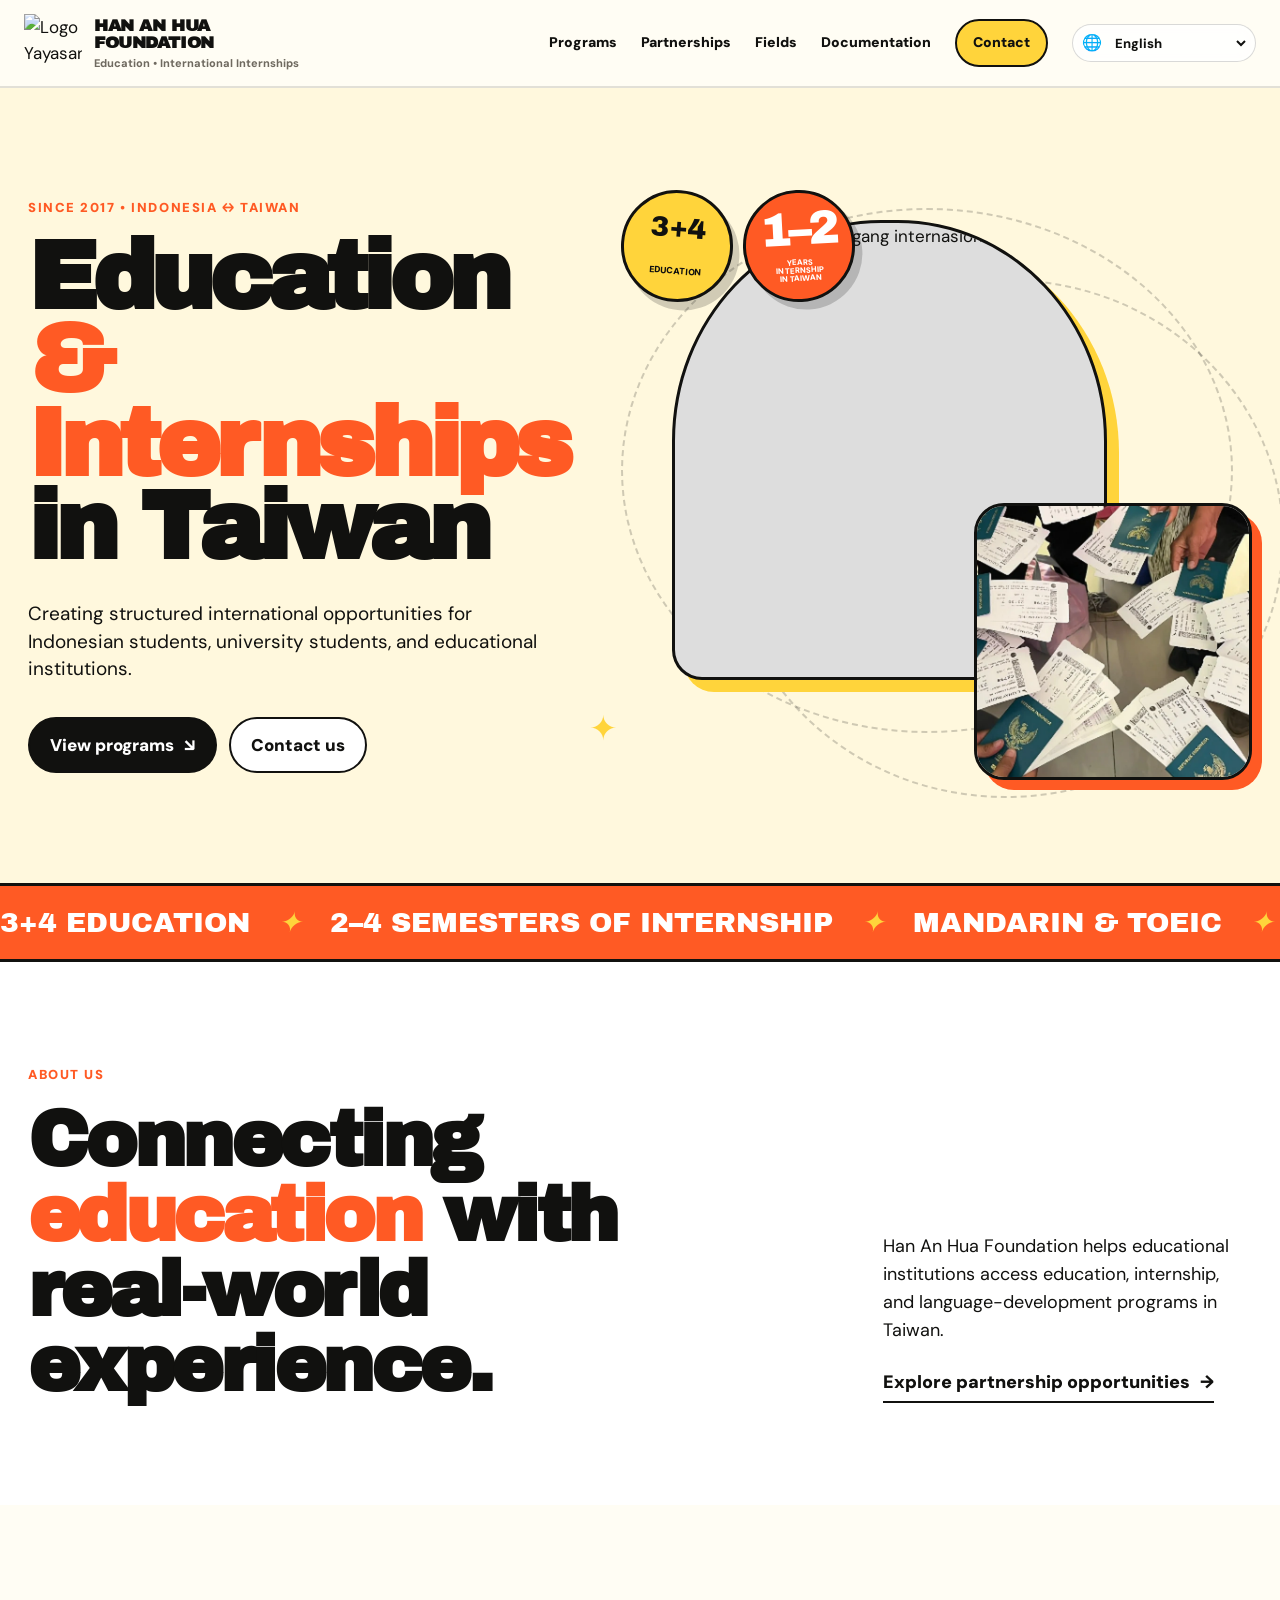
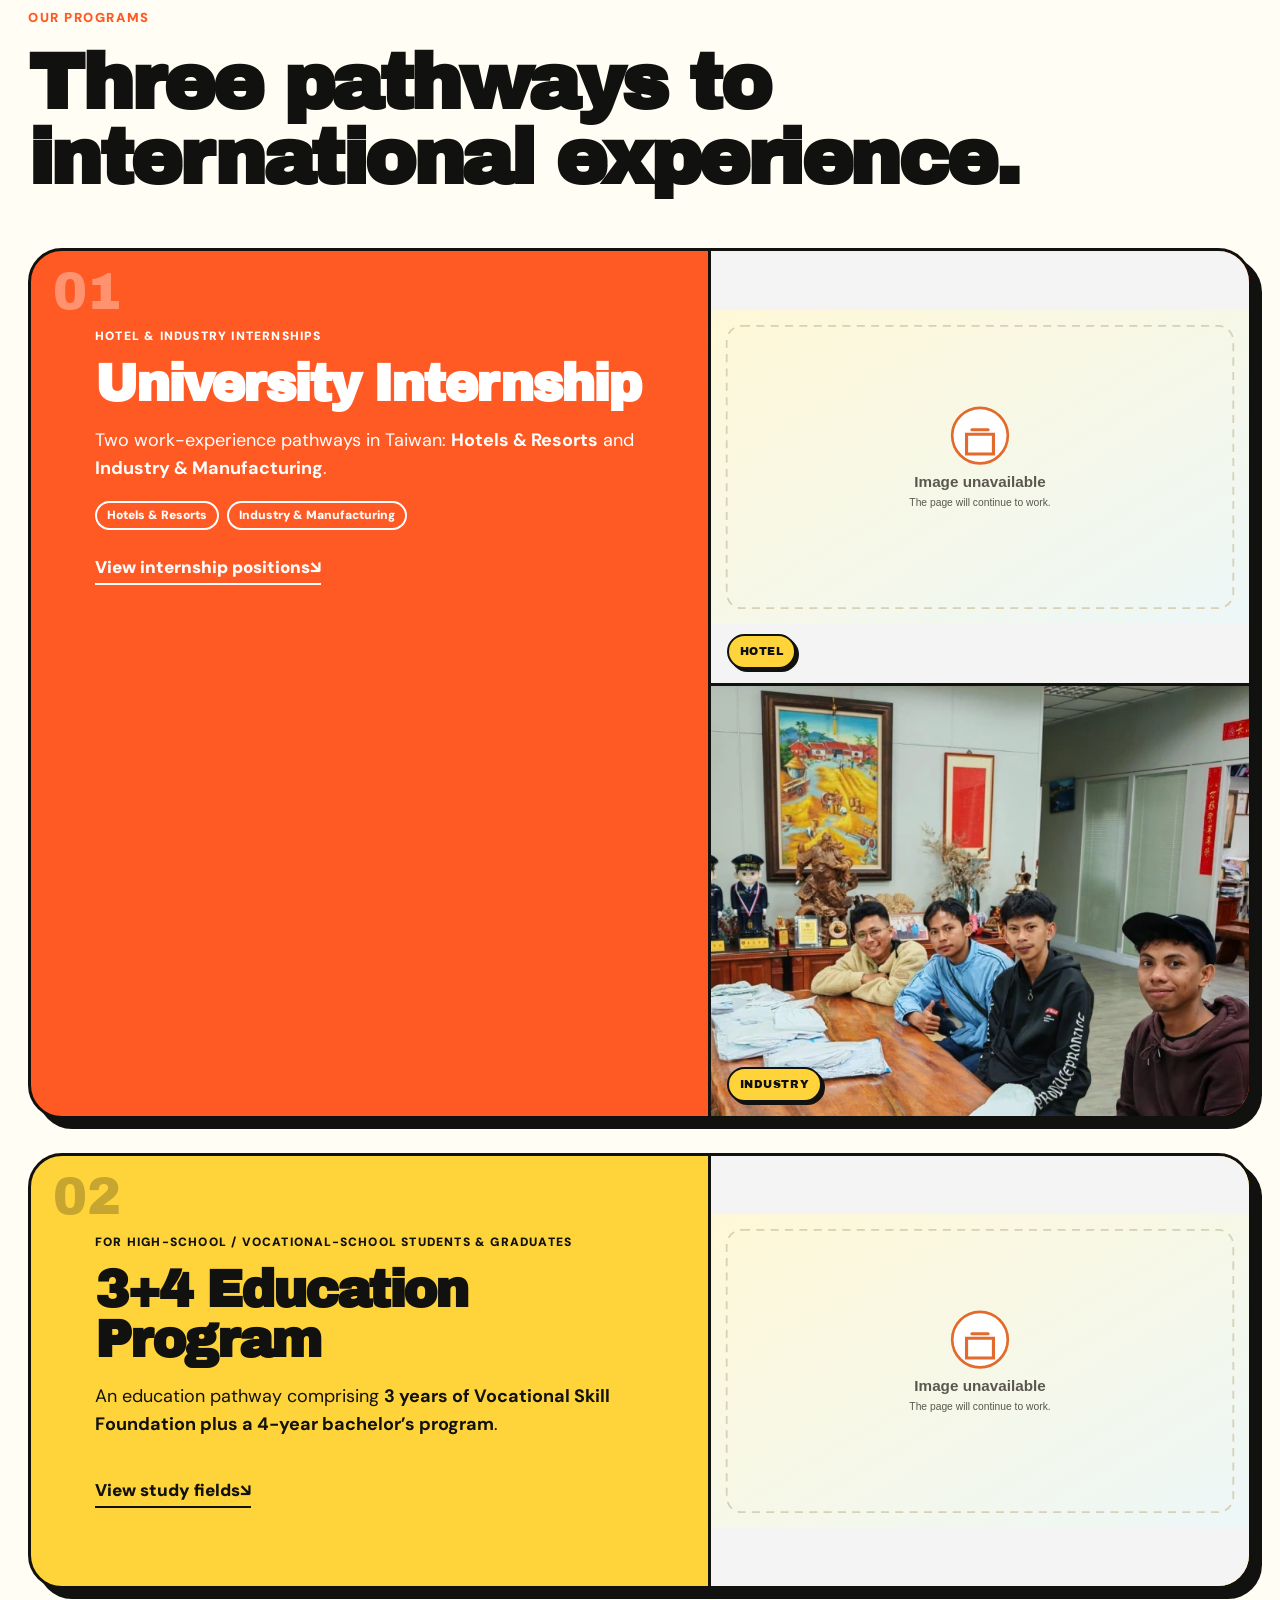
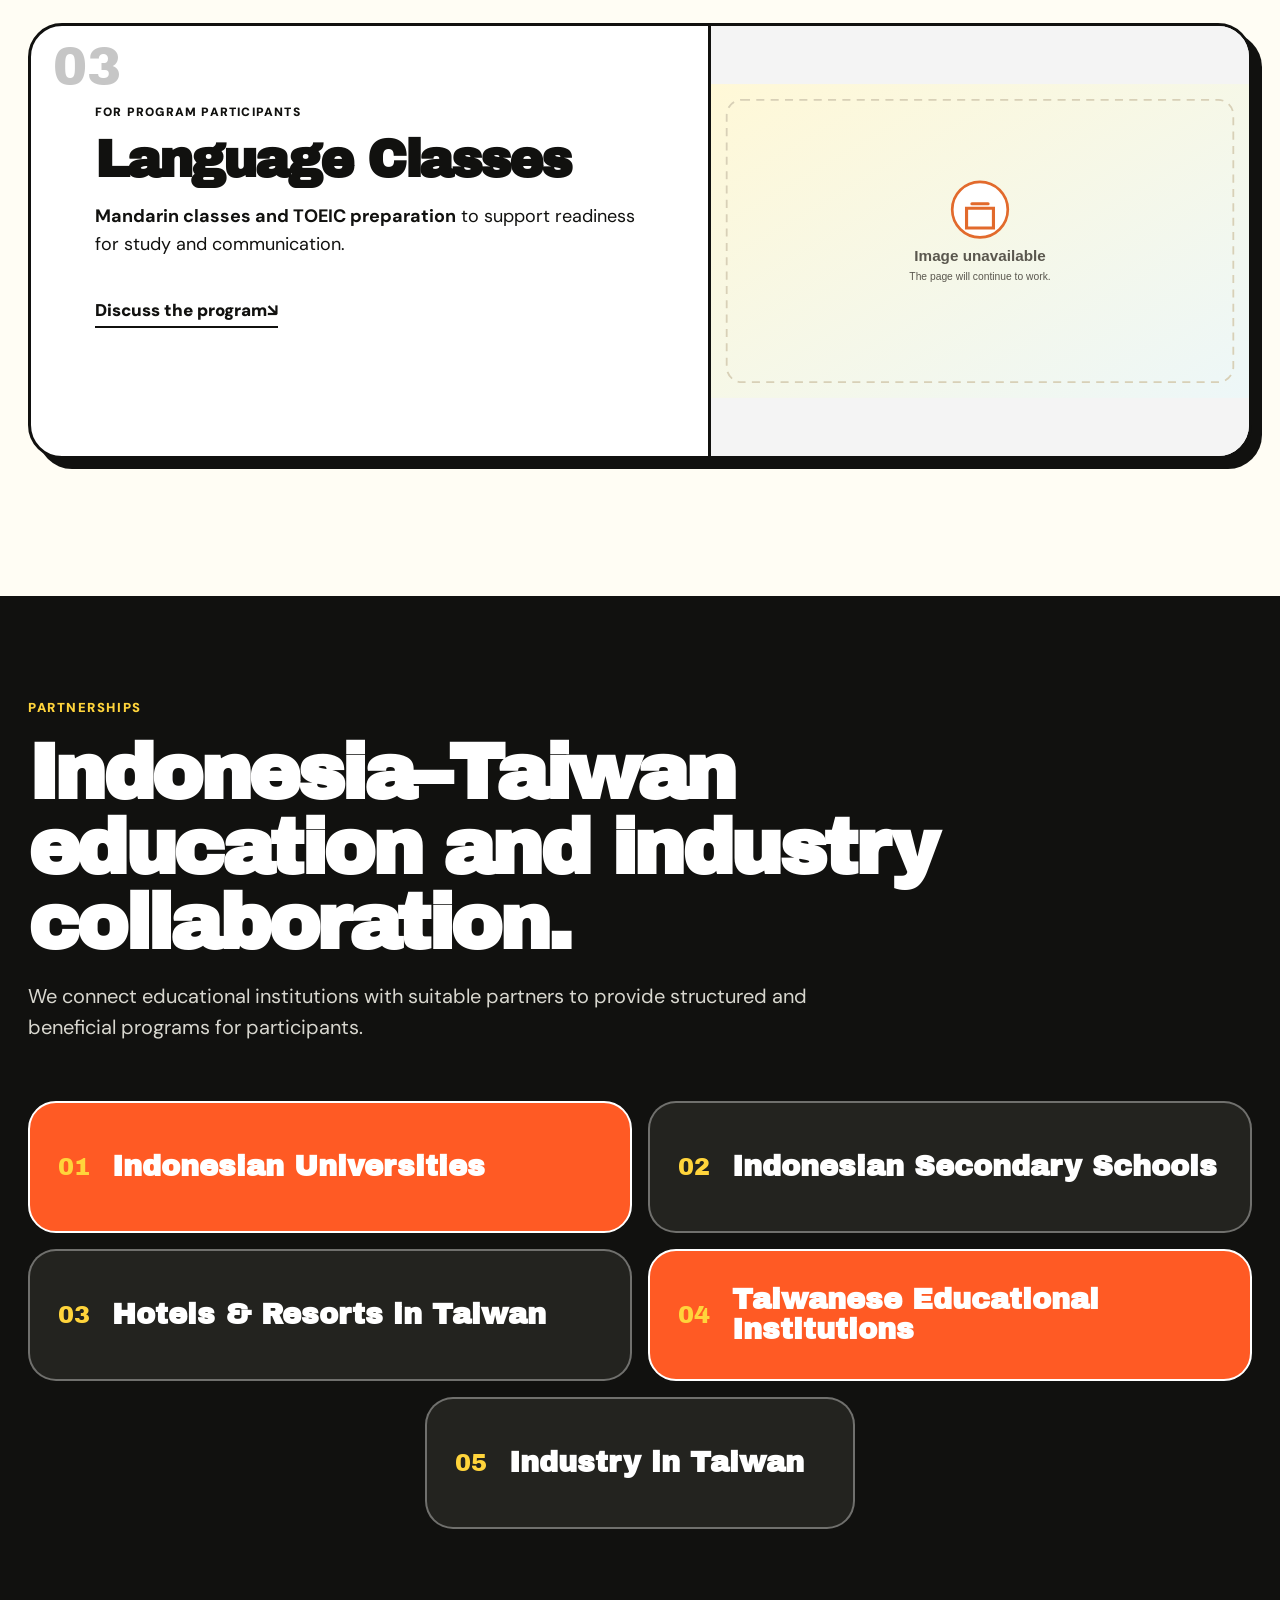
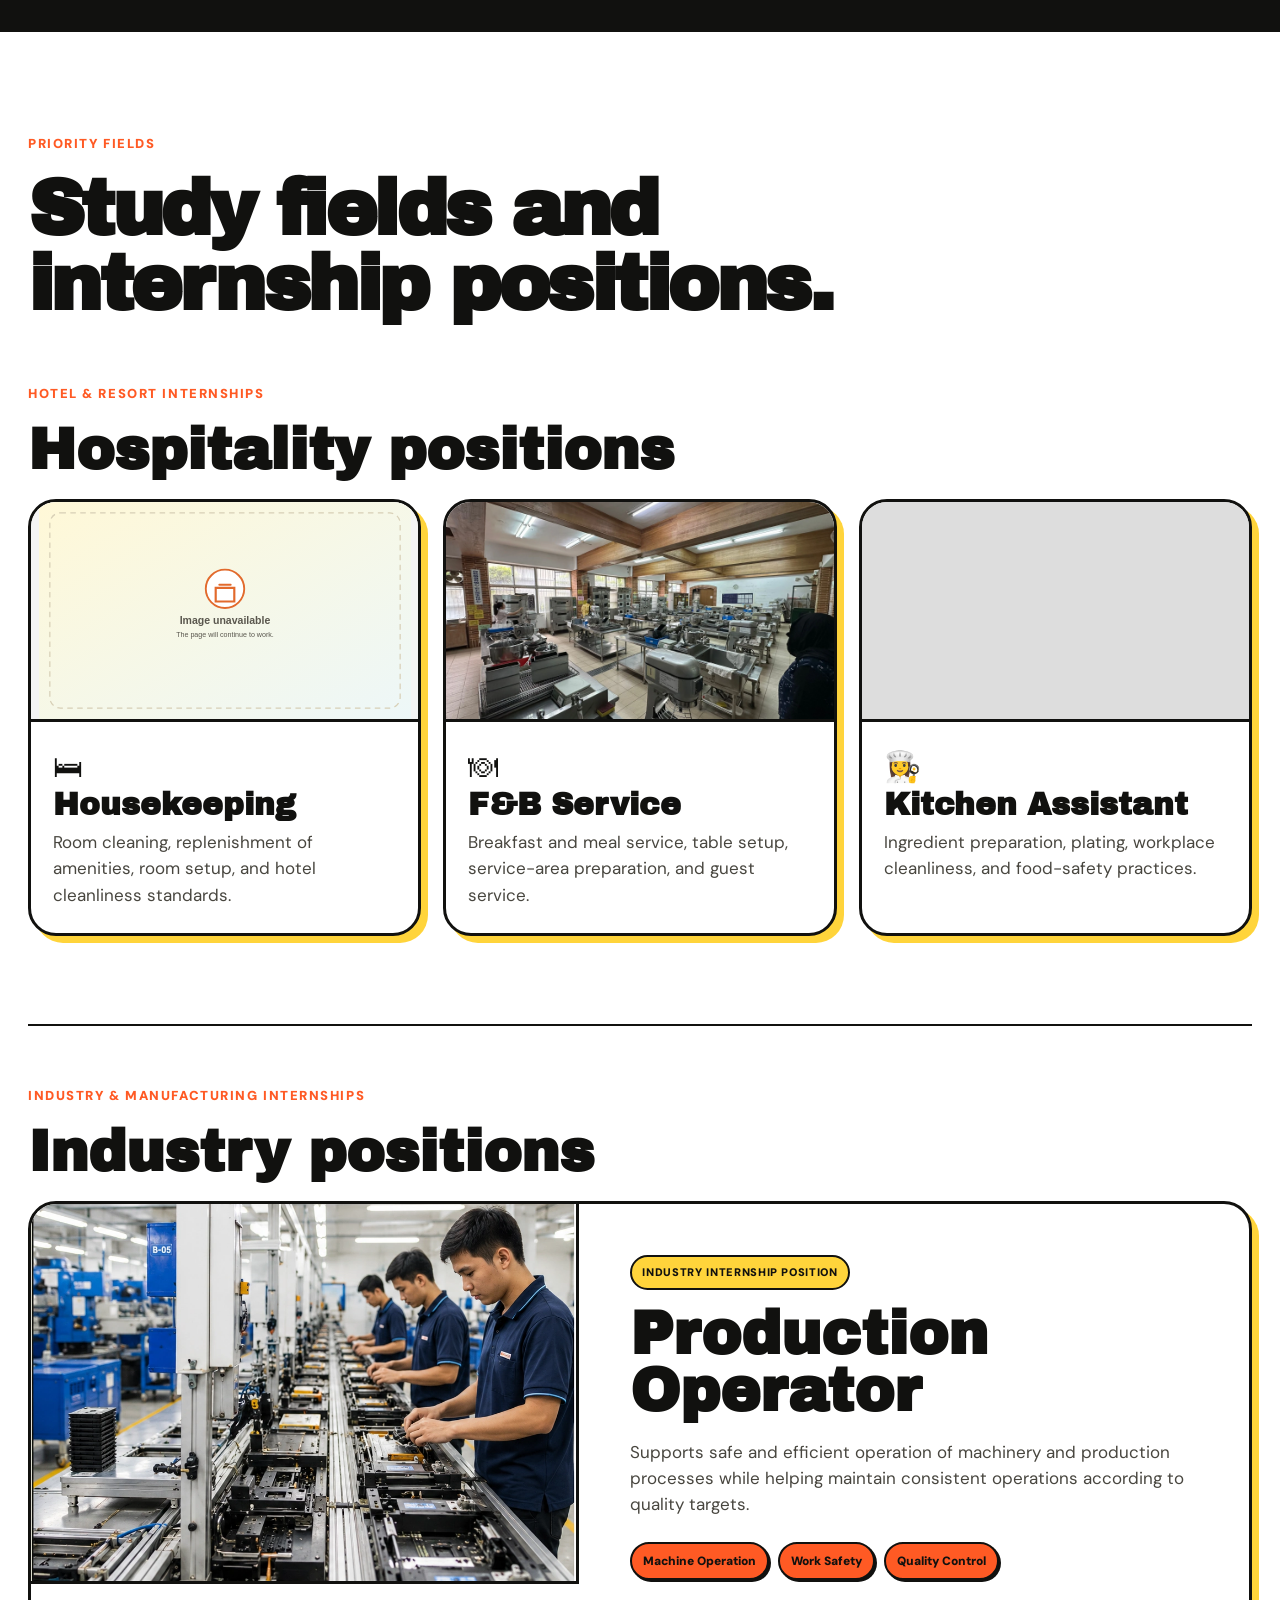
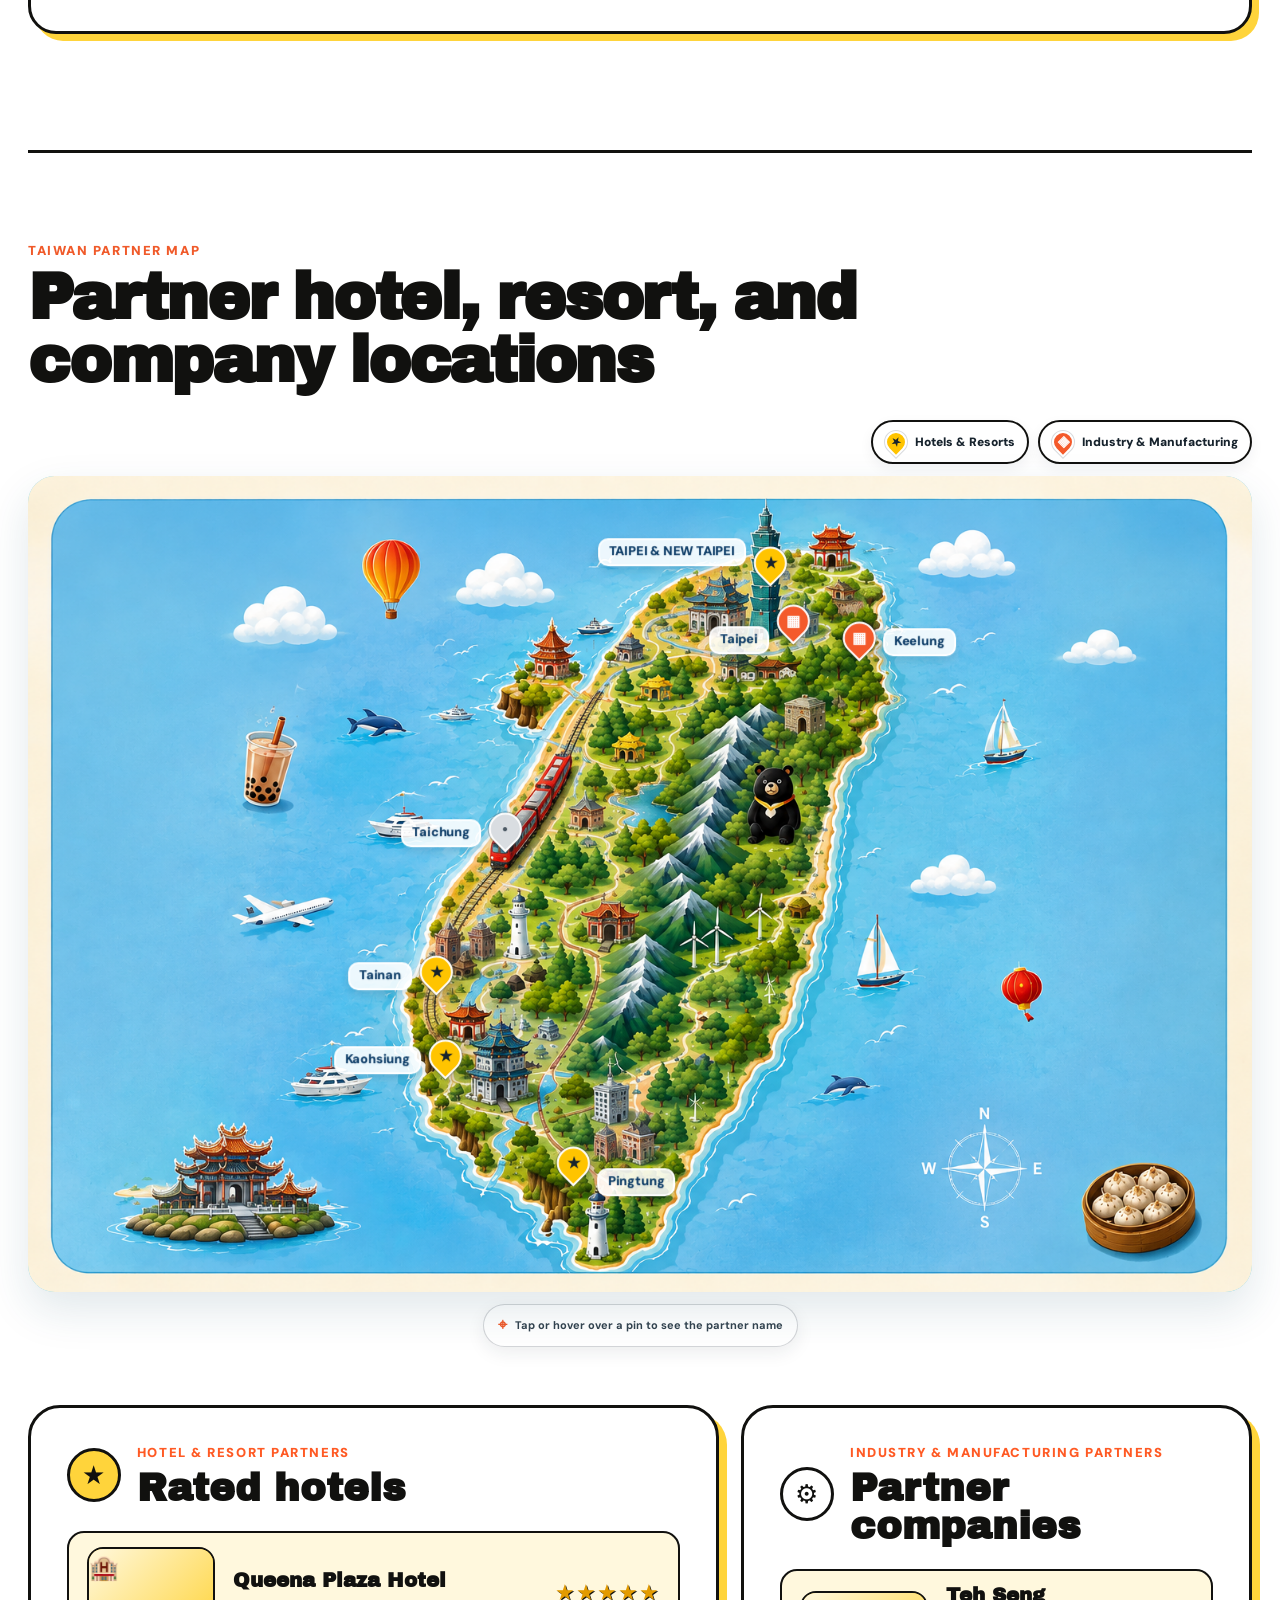
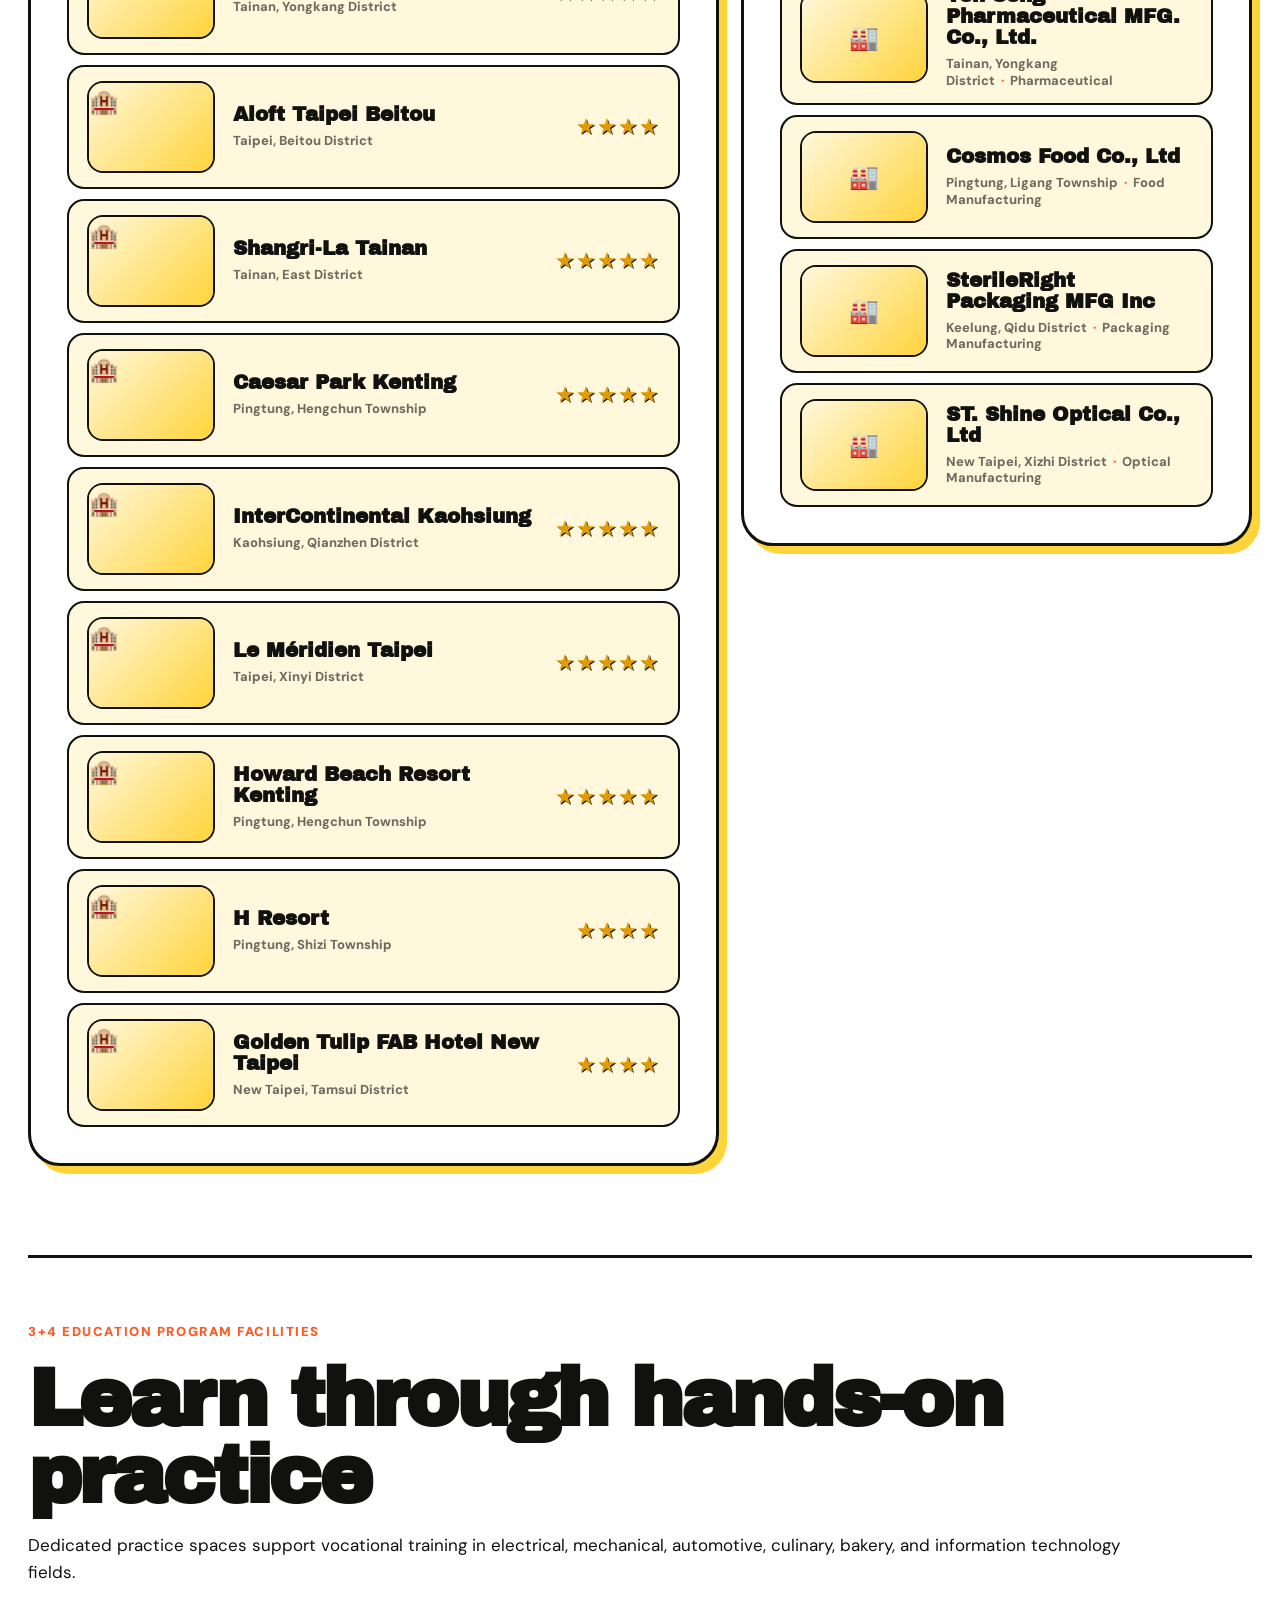
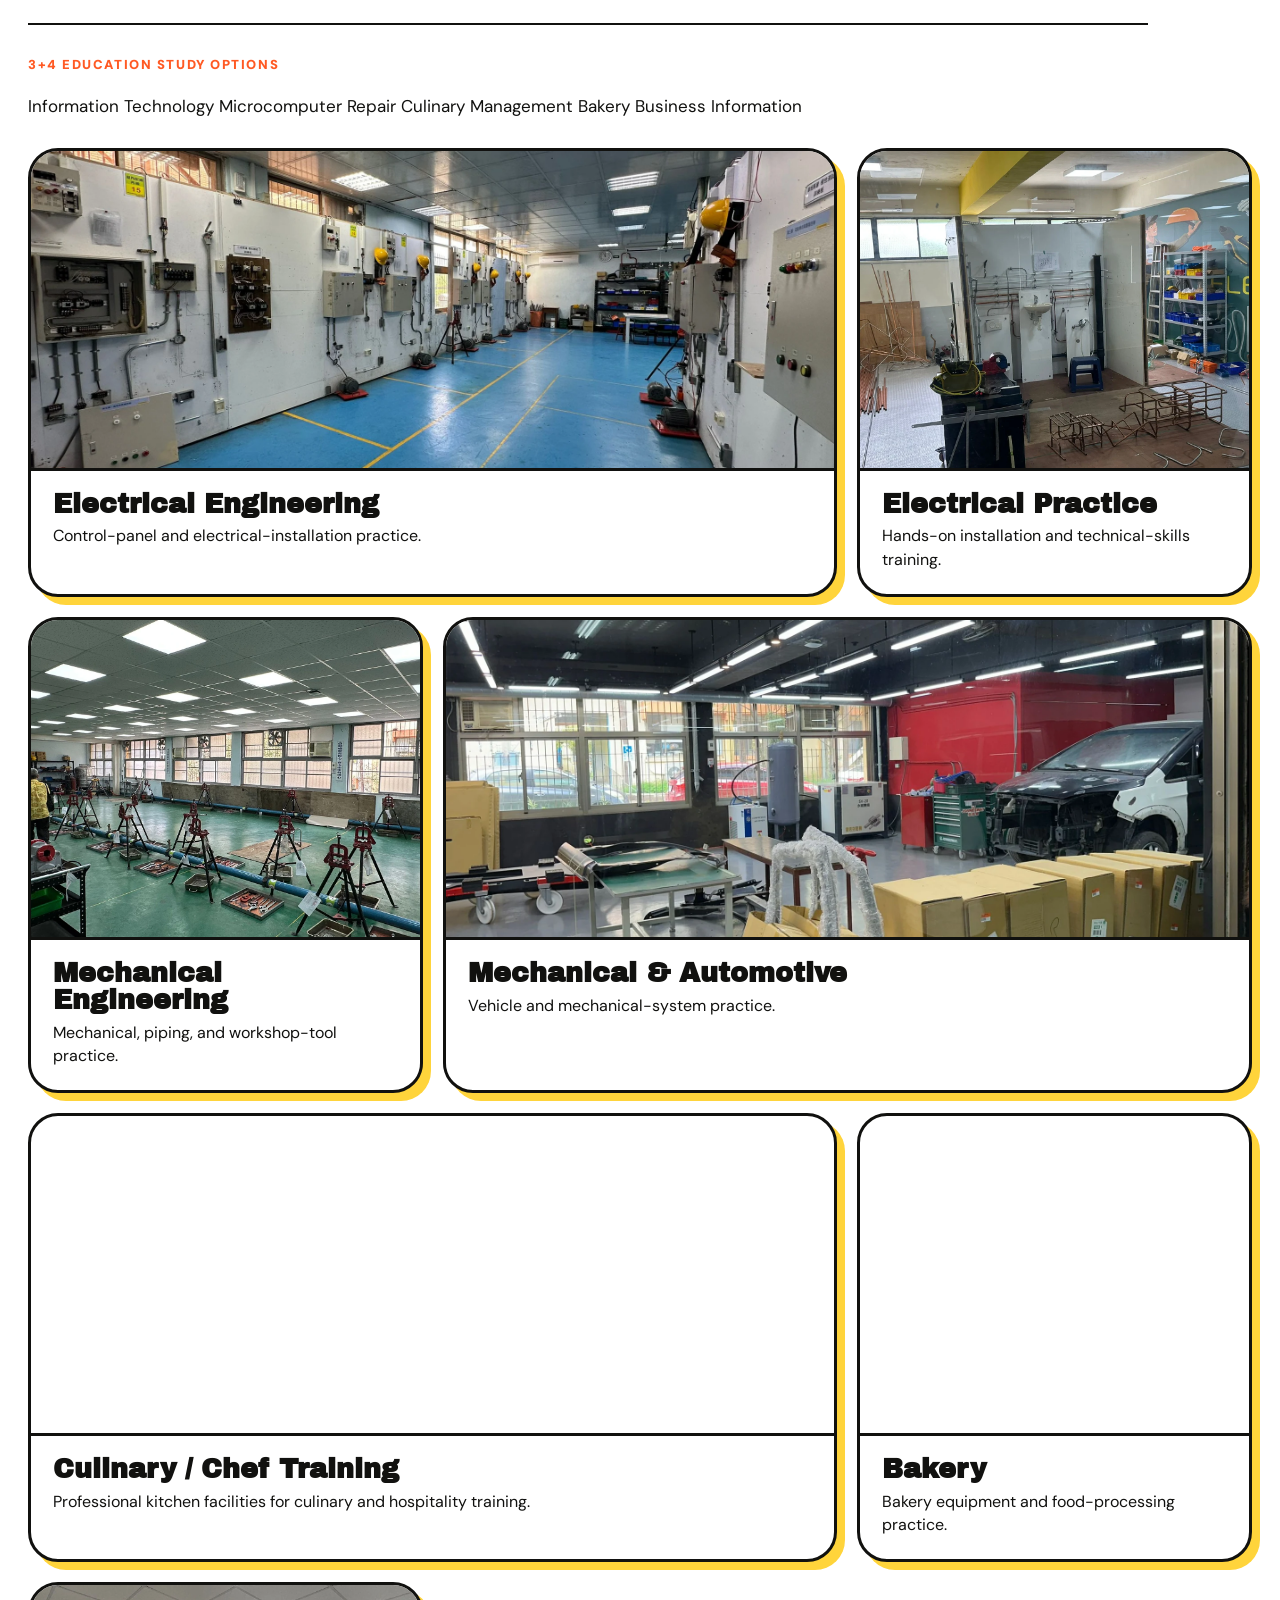
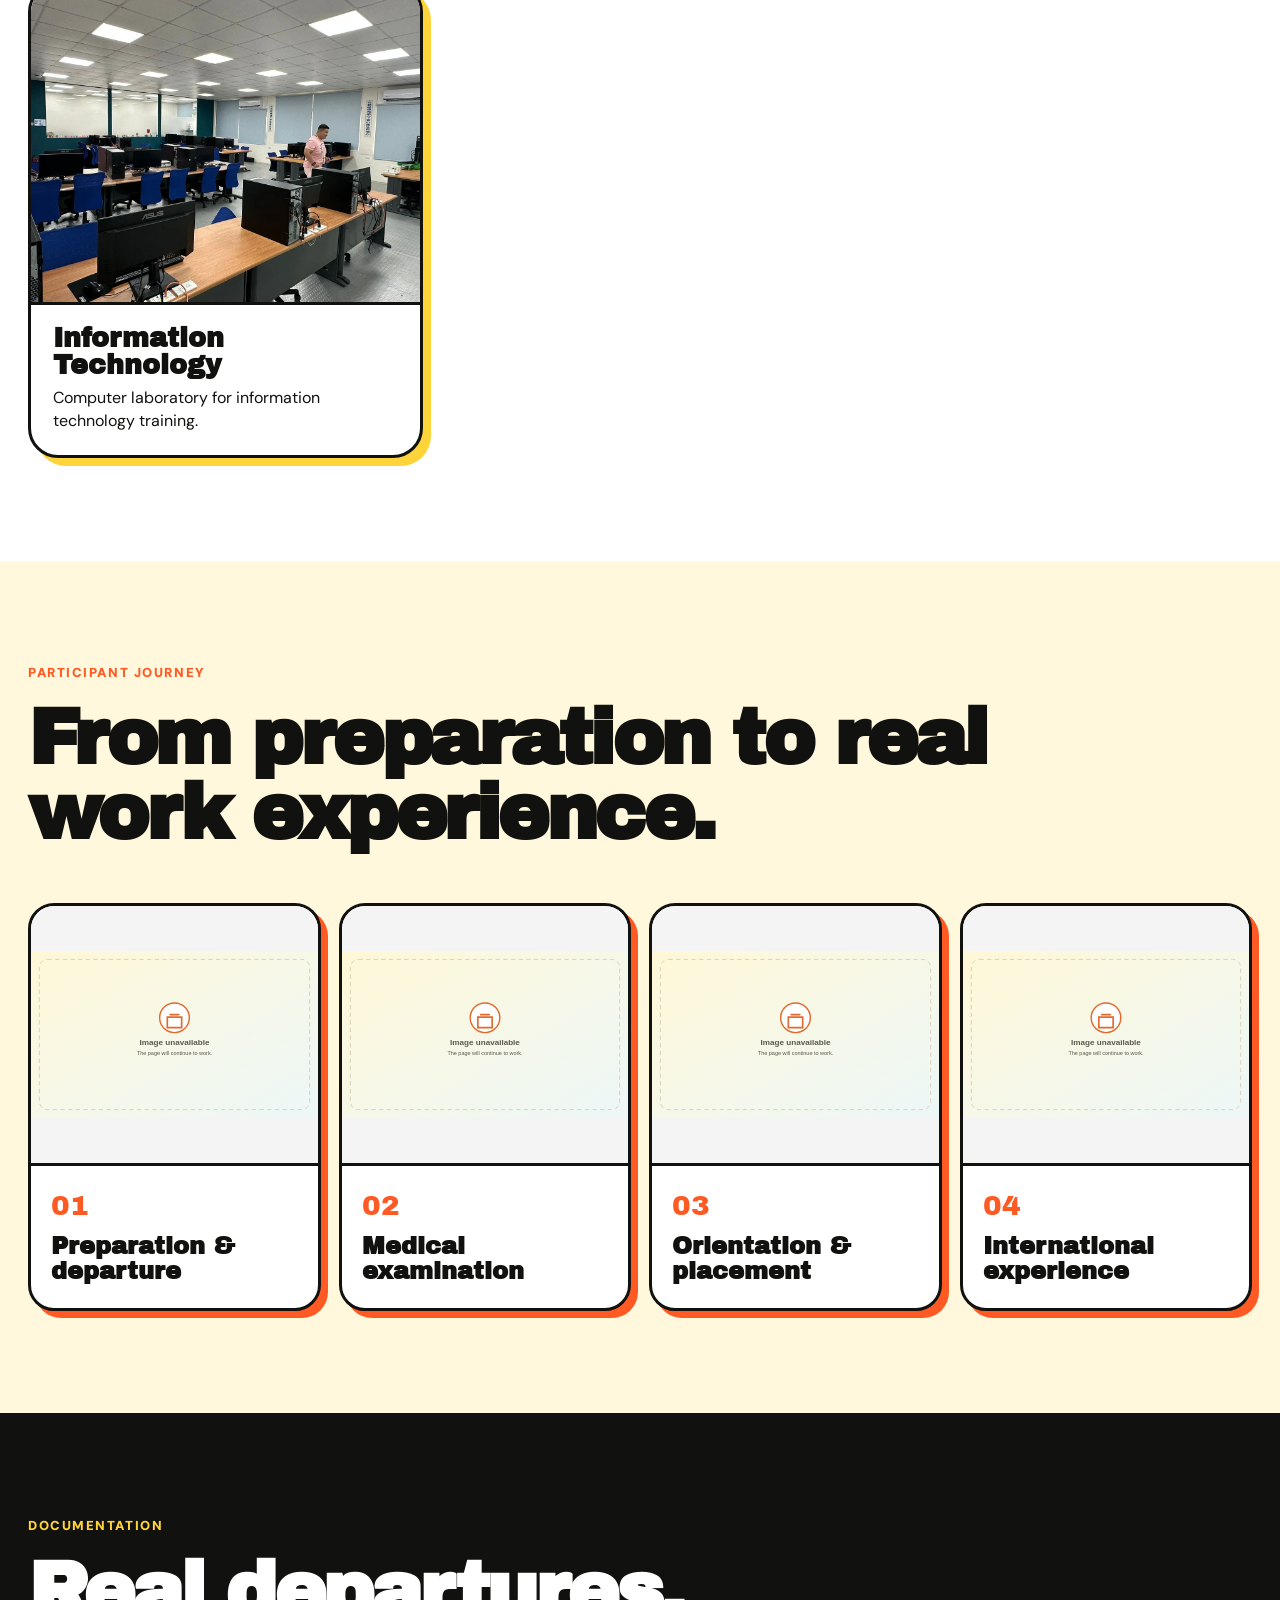
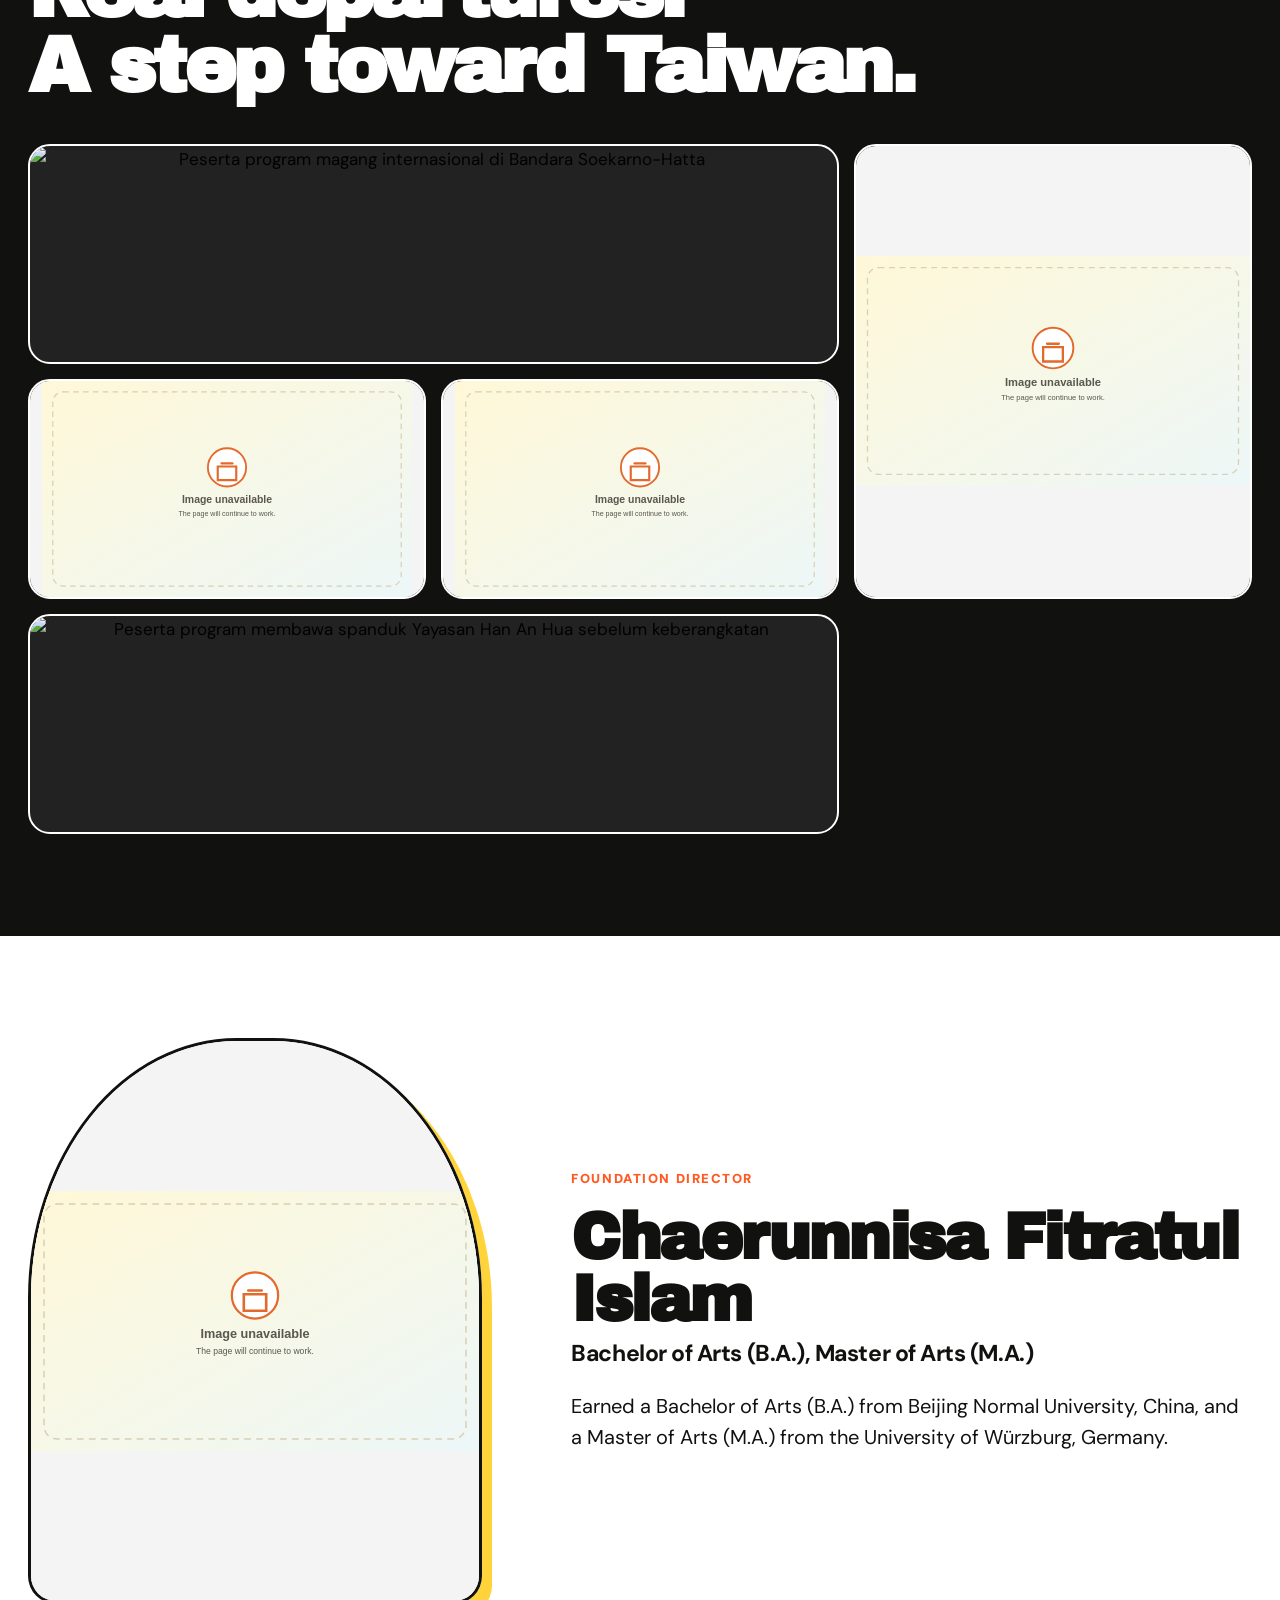
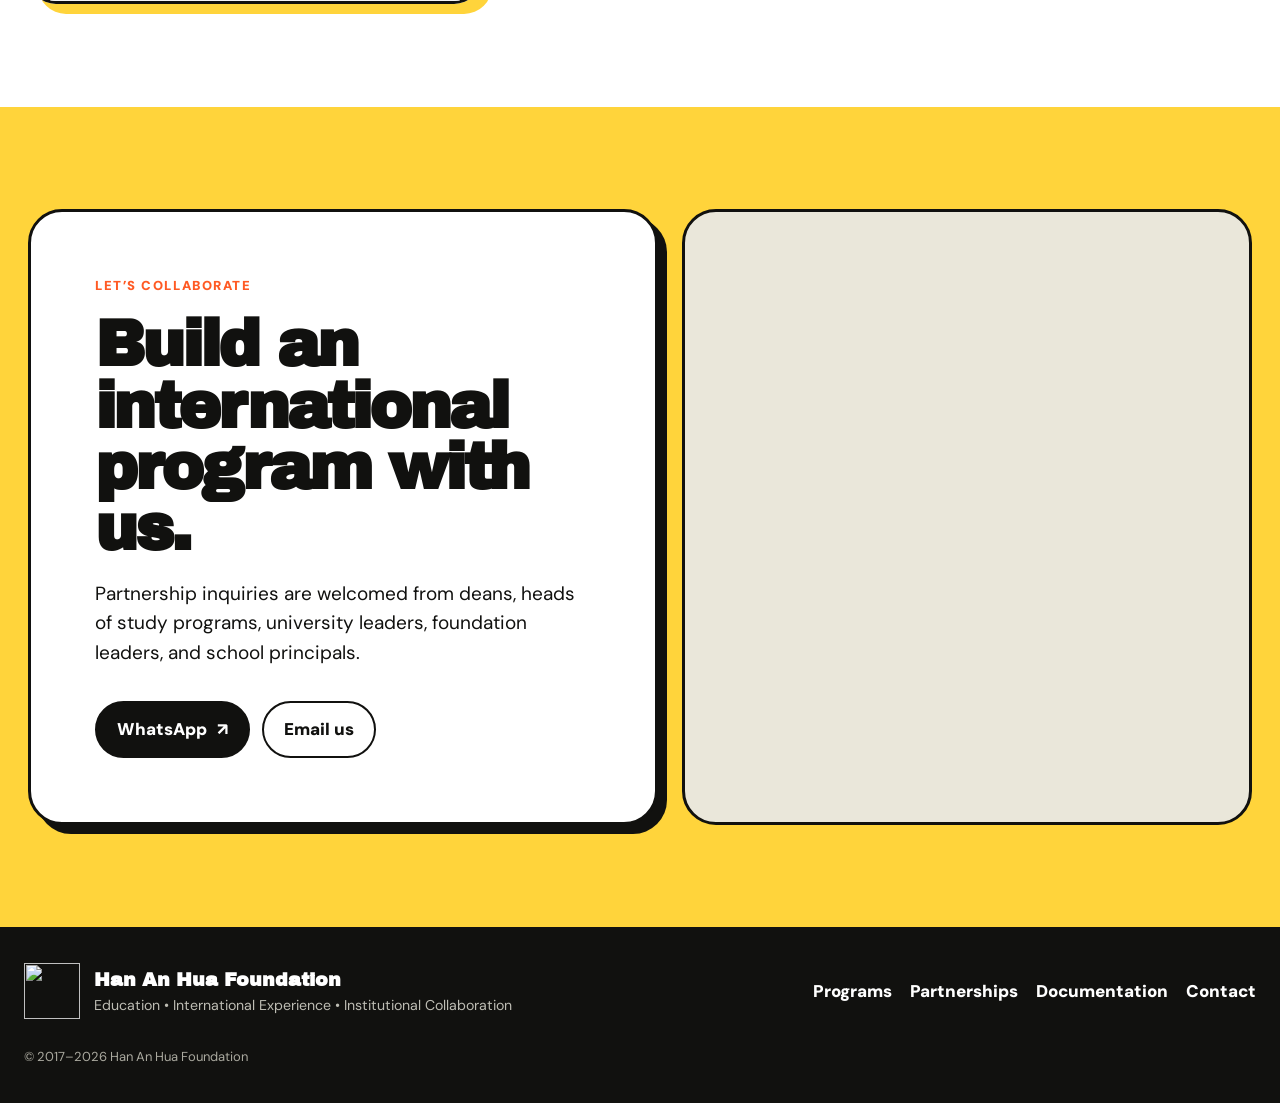
==== commit 3de580f4: "Add files via upload" ====
--- a/index.html
+++ b/index.html
@@ -14,12 +14,11 @@
   <link rel="preload" as="image" href="https://kaitochae.github.io/hananhua/assets/departure-2026-01.webp" fetchpriority="high">
   <link rel="preload" as="image" href="https://kaitochae.github.io/hananhua/assets/departure-2026-05.webp" fetchpriority="high">
   <link rel="preload" as="image" href="assets/taiwan-partner-map-clean-v28.png">
-  <!-- Original V9 stylesheet: preserved -->
-  <link rel="stylesheet" href="https://kaitochae.github.io/hananhua/styles-v9.css?v=9">
-  <!-- Additions/fixes only -->
-  <link rel="stylesheet" href="styles-v25-additions.css?v=29">
+  <!-- V30: all critical styles are local, so GitHub Pages does not depend on a missing remote CSS file. -->
+  <link rel="stylesheet" href="./styles-v30-base.css?v=30">
+  <link rel="stylesheet" href="./styles-v25-additions.css?v=30">
 </head>
-<body data-build="29">
+<body data-build="30">
   <div class="progress" aria-hidden="true"><span></span></div>
   <a class="skip-link" href="#main" data-i18n="access.skip">Lewati ke isi utama</a>
 
@@ -714,10 +713,10 @@
   })();
   </script>
 
-  <!-- Original language + animation scripts are preserved -->
-  <script src="https://kaitochae.github.io/hananhua/i18n-v9.js?v=9"></script>
-  <script src="i18n-v25-additions.js?v=29"></script>
-  <script src="i18n-v29-world.js?v=29"></script>
-  <script src="https://kaitochae.github.io/hananhua/script-v9.js?v=9"></script>
+  <!-- V30: core language + UI scripts are local for reliable GitHub Pages deployment. -->
+  <script src="./i18n-core-v30.js?v=30"></script>
+  <script src="./i18n-v25-additions.js?v=30"></script>
+  <script src="./i18n-v29-world.js?v=30"></script>
+  <script src="./site-v30.js?v=30"></script>
 </body>
 </html>
--- a/styles-v30-base.css
+++ b/styles-v30-base.css
@@ -0,0 +1,22 @@
+/* V30 local base stylesheet — replaces the missing remote styles-v9.css dependency. */
+:root{
+  --ink:#11110f;--muted:#6f6a60;--cream:#fff8dd;--cream-2:#fffdf4;--orange:#ff5a24;--yellow:#ffd43b;
+  --green:#1c6b4c;--dark:#171713;--line:#1a1915;--radius:34px;--display:"Archivo Black","Arial Black",Impact,sans-serif;
+  --body:"DM Sans","Segoe UI",Arial,sans-serif;--max:1440px;
+}
+*{box-sizing:border-box}html{scroll-behavior:smooth}body{margin:0;background:var(--cream-2);color:var(--ink);font-family:var(--body);font-size:17px;line-height:1.55;overflow-x:hidden}img{max-width:100%;display:block}a{color:inherit}button,select,input,textarea{font:inherit}.section-pad{padding:clamp(76px,8vw,128px) max(28px,calc((100vw - var(--max))/2 + 28px))}.display{margin:0;font-family:var(--display);font-size:clamp(46px,6.1vw,96px);line-height:.96;letter-spacing:-.045em}.display em{font-style:normal;color:var(--orange)}.eyebrow{margin:0 0 18px;font-weight:900;font-size:13px;letter-spacing:.12em;text-transform:uppercase;color:var(--orange)}.eyebrow-light{color:var(--yellow)}.display-light{color:#fff}.skip-link{position:fixed;left:12px;top:12px;z-index:9999;padding:10px 14px;background:#fff;border:2px solid var(--ink);border-radius:12px;transform:translateY(-160%)}.skip-link:focus{transform:none}.progress{position:fixed;left:0;right:0;top:0;height:4px;z-index:9999;pointer-events:none}.progress span{display:block;height:100%;width:100%;background:var(--orange);transform:scaleX(0);transform-origin:left center}.site-header{position:sticky;top:0;z-index:1000;display:flex;align-items:center;justify-content:space-between;gap:24px;padding:14px max(24px,calc((100vw - var(--max))/2 + 24px));background:rgba(255,253,244,.94);border-bottom:2px solid rgba(17,17,15,.12);backdrop-filter:blur(16px)}.brand{display:flex;align-items:center;gap:12px;text-decoration:none;min-width:0}.brand img{width:58px;height:58px;object-fit:contain}.brand-copy{display:grid;line-height:1.02}.brand-copy strong{font-family:var(--display);font-size:17px;text-transform:uppercase;letter-spacing:-.025em}.brand-copy small{margin-top:6px;font-size:11px;font-weight:800;color:var(--muted)}.site-nav{display:flex;align-items:center;gap:24px}.site-nav>a{font-weight:900;font-size:14px;text-decoration:none;white-space:nowrap}.site-nav>a:hover{color:var(--orange)}.nav-cta{padding:11px 16px;border:2px solid var(--ink);border-radius:999px;background:var(--yellow)}.menu-toggle{display:none;border:2px solid var(--ink);background:#fff;border-radius:999px;padding:9px 13px;align-items:center;gap:9px}.menu-lines{display:grid;gap:4px}.menu-lines i{display:block;width:18px;height:2px;background:var(--ink)}
+.hero{min-height:720px;display:grid;grid-template-columns:minmax(0,.9fr) minmax(460px,1.1fr);align-items:center;gap:clamp(40px,6vw,100px);position:relative;overflow:hidden;background:var(--cream)}.hero-copy{position:relative;z-index:3}.hero h1{margin:0;font-family:var(--display);font-size:clamp(62px,7.5vw,126px);line-height:.87;letter-spacing:-.055em}.hero-line{display:block}.hero-line-accent{color:var(--orange)}.hero-lead{max-width:690px;margin:30px 0 0;font-size:clamp(19px,1.45vw,25px);line-height:1.45}.hero-actions,.contact-actions{display:flex;flex-wrap:wrap;gap:12px;margin-top:34px}.button{display:inline-flex;align-items:center;justify-content:center;gap:10px;min-height:52px;padding:13px 20px;border:2px solid var(--ink);border-radius:999px;font-weight:900;text-decoration:none;transition:transform .2s,box-shadow .2s}.button:hover{transform:translate(-2px,-2px);box-shadow:4px 4px 0 var(--ink)}.button-dark{background:var(--ink);color:#fff}.button-ghost{background:#fff}.hero-collage{position:relative;min-height:590px;isolation:isolate}.hero-photo{position:absolute;margin:0;overflow:hidden;border:3px solid var(--ink);box-shadow:12px 12px 0 var(--yellow);background:#ddd}.hero-photo img{width:100%;height:100%;object-fit:cover}.hero-photo-main{left:8%;top:5%;width:69%;height:78%;border-radius:48% 48% 30px 30px}.hero-photo-small{right:0;bottom:0;width:44%;height:47%;border-radius:30px;box-shadow:10px 10px 0 var(--orange)}.hero-badge-group{position:absolute;z-index:6;top:6%;right:1%;display:grid;gap:10px}.hero-badge{display:grid;place-items:center;min-width:112px;min-height:112px;padding:13px;background:var(--yellow);border:3px solid var(--ink);border-radius:50%;box-shadow:5px 5px 0 var(--ink);text-align:center;transform:rotate(4deg)}.hero-badge-internship{background:#fff;transform:rotate(-3deg)}.hero-badge span{font-family:var(--display);font-size:28px;line-height:1}.hero-badge small{max-width:88px;margin-top:5px;font-size:9px;line-height:1.15;font-weight:900}.orbit{position:absolute;border:2px dashed rgba(17,17,15,.2);border-radius:50%;pointer-events:none}.orbit-one{inset:3% 3% 8% 0}.orbit-two{inset:15% -5% -3% 17%}.hero-spark{position:absolute;font-size:34px;color:var(--orange)}.hero-spark-one{left:49%;top:15%}.hero-spark-two{left:46%;bottom:16%;color:var(--yellow)}
+.marquee{overflow:hidden;border-top:3px solid var(--ink);border-bottom:3px solid var(--ink);background:var(--orange);color:#fff}.marquee-track{display:flex;align-items:center;gap:28px;width:max-content;padding:15px 0;font-family:var(--display);font-size:clamp(21px,2.2vw,34px);white-space:nowrap;animation:marquee 26s linear infinite}.marquee-track span,.marquee-track i{display:inline-block}.marquee-track i{color:var(--yellow)}@keyframes marquee{to{transform:translateX(-50%)}}
+.statement{background:#fff}.statement-grid{display:grid;grid-template-columns:minmax(0,1.35fr) minmax(280px,.65fr);gap:clamp(40px,7vw,110px);align-items:end}.statement-copy{font-size:clamp(18px,1.35vw,23px)}.statement-copy p{margin:0 0 24px}.text-link{display:inline-flex;gap:10px;font-weight:900;text-decoration:none;border-bottom:2px solid currentColor;padding-bottom:4px}.text-link:hover{color:var(--orange)}
+.programs{background:var(--cream-2)}.section-heading{max-width:1050px;margin-bottom:52px}.program-card{position:relative;display:grid;grid-template-columns:minmax(0,1fr) minmax(360px,.8fr);min-height:430px;margin:0 0 34px;border:3px solid var(--ink);border-radius:var(--radius);overflow:hidden;box-shadow:10px 10px 0 var(--ink);transform-origin:center}.program-orange{background:var(--orange);color:#fff}.program-yellow{background:var(--yellow)}.program-cream{background:#fff}.program-number{position:absolute;z-index:3;left:22px;top:16px;font-family:var(--display);font-size:clamp(38px,4vw,64px);line-height:1;color:rgba(17,17,15,.24)}.program-orange .program-number{color:rgba(255,255,255,.35)}.program-copy{padding:clamp(65px,6vw,88px) clamp(28px,5vw,70px) 44px}.card-kicker{margin:0 0 13px;font-size:12px;letter-spacing:.1em;font-weight:900;text-transform:uppercase}.program-copy h3{margin:0 0 18px;font-family:var(--display);font-size:clamp(36px,4vw,65px);line-height:.98;letter-spacing:-.04em}.program-copy>p:not(.card-kicker){max-width:700px;font-size:18px}.program-copy>a{display:inline-flex;margin-top:20px;font-weight:900;text-decoration:none;border-bottom:2px solid currentColor;padding-bottom:3px}.program-card>figure{margin:0;min-height:430px;border-left:3px solid var(--ink);overflow:hidden}.program-card>figure>img{width:100%;height:100%;object-fit:cover}
+.collaboration{background:var(--ink);color:#fff}.collab-intro{max-width:1050px}.collab-intro>p:last-child{max-width:780px;font-size:20px;color:#d8d7cf}.collab-wheel{margin-top:58px;display:grid;grid-template-columns:repeat(2,minmax(0,1fr));gap:16px}.collab-item{display:flex;align-items:center;gap:22px;min-height:132px;padding:24px 28px;border:2px solid rgba(255,255,255,.35);border-radius:28px;background:#23231f}.collab-item:nth-child(3n+1){background:#ff5a24;color:#fff;border-color:#fff}.collab-item span{font-family:var(--display);font-size:24px;color:var(--yellow)}.collab-item strong{font-family:var(--display);font-size:clamp(25px,2.25vw,36px);line-height:1.05}.collab-item:nth-child(5){grid-column:1/-1}
+.fields{background:#fff}.fields-head{max-width:950px;margin-bottom:48px}.field-grid{display:grid;grid-template-columns:repeat(3,minmax(0,1fr));gap:22px}.field-card{background:#fff;border:3px solid var(--ink);border-radius:28px;overflow:hidden;box-shadow:7px 7px 0 var(--yellow)}.field-card figure{margin:0;height:260px;overflow:hidden;border-bottom:3px solid var(--ink)}.field-card figure img{width:100%;height:100%;object-fit:cover}.field-card-copy{padding:24px}.field-icon{font-size:30px}.field-card h3{margin:10px 0 8px;font-family:var(--display);font-size:31px;line-height:1}.field-card p{margin:0;color:#48463f}.internship-position-block{margin-top:56px}.internship-position-head{display:flex;align-items:end;justify-content:space-between;margin-bottom:22px}.internship-position-head h3{margin:0;font-family:var(--display);font-size:clamp(36px,4.2vw,65px);line-height:1}.industry-position-block{margin-top:76px}
+.journey{background:var(--cream)}.journey-grid{display:grid;grid-template-columns:repeat(4,minmax(0,1fr));gap:18px;margin-top:48px}.journey-step{margin:0;border:3px solid var(--ink);border-radius:26px;overflow:hidden;background:#fff;box-shadow:7px 7px 0 var(--orange)}.journey-step figure{margin:0;height:260px;border-bottom:3px solid var(--ink);overflow:hidden}.journey-step img{width:100%;height:100%;object-fit:cover}.journey-step>span{display:block;padding:18px 20px 0;font-family:var(--display);font-size:28px;color:var(--orange)}.journey-step h3{margin:6px 20px 24px;font-family:var(--display);font-size:24px;line-height:1.05}
+.gallery{background:var(--ink);color:#fff}.gallery-head{margin-bottom:40px}.gallery-grid{display:grid;grid-template-columns:repeat(12,minmax(0,1fr));grid-auto-rows:220px;gap:15px}.gallery-item{grid-column:span 4;grid-row:span 1;padding:0;border:2px solid #fff;border-radius:22px;overflow:hidden;background:#222;cursor:pointer}.gallery-item.wide{grid-column:span 8}.gallery-item.tall{grid-row:span 2}.gallery-item img{width:100%;height:100%;object-fit:cover;transition:transform .5s}.gallery-item:hover img{transform:scale(1.04)}
+.director{display:grid;grid-template-columns:minmax(320px,.8fr) minmax(0,1.2fr);gap:clamp(38px,7vw,100px);align-items:center;background:#fff}.director-photo{margin:0;border:3px solid var(--ink);border-radius:46% 46% 28px 28px;overflow:hidden;box-shadow:10px 10px 0 var(--yellow)}.director-photo img{width:100%;aspect-ratio:4/5;object-fit:cover}.director-copy h2{margin:0 0 24px;font-family:var(--display);font-size:clamp(42px,5vw,78px);line-height:.96;letter-spacing:-.04em}.director-copy h2 span{display:block;margin-top:18px;font-family:var(--body);font-size:clamp(16px,1.4vw,23px);line-height:1.3;letter-spacing:0}.director-copy>p:last-child{max-width:760px;font-size:20px}
+.contact{display:grid;grid-template-columns:minmax(0,1.05fr) minmax(360px,.95fr);gap:24px;background:var(--yellow)}.contact-card{padding:clamp(34px,5vw,68px);background:#fff;border:3px solid var(--ink);border-radius:34px;box-shadow:9px 9px 0 var(--ink)}.contact-card .display{font-size:clamp(42px,5vw,78px)}.contact-card>p:last-of-type{font-size:19px;max-width:750px}.contact-map{overflow:hidden;border:3px solid var(--ink);border-radius:34px;min-height:480px;background:#eae7da}.contact-map iframe{width:100%;height:100%;min-height:480px;border:0}.site-footer{display:grid;grid-template-columns:1fr auto;gap:28px;align-items:center;padding:36px max(24px,calc((100vw - var(--max))/2 + 24px));background:var(--ink);color:#fff}.footer-brand{display:flex;align-items:center;gap:14px}.footer-brand img{width:56px;height:56px;object-fit:contain}.footer-brand div{display:grid}.footer-brand strong{font-family:var(--display);font-size:19px}.footer-brand small{color:#bebdb4}.footer-links{display:flex;flex-wrap:wrap;gap:18px}.footer-links a{font-weight:900;text-decoration:none}.site-footer>p{grid-column:1/-1;margin:0;color:#aaa99f;font-size:13px}
+.lightbox{width:min(1100px,92vw);padding:0;border:0;background:transparent;overflow:visible}.lightbox::backdrop{background:rgba(0,0,0,.88)}.lightbox img{width:100%;max-height:86vh;object-fit:contain;border-radius:22px;background:#111}.lightbox-close{position:absolute;right:-14px;top:-14px;width:46px;height:46px;border-radius:50%;border:2px solid #fff;background:#fff;color:#111;font-size:30px;cursor:pointer}.reveal{opacity:1;transform:none}.js-ready .reveal{opacity:0;transform:translateY(26px);transition:opacity .65s ease,transform .65s ease}.js-ready .reveal.from-left{transform:translate(-34px,20px)}.js-ready .reveal.from-right{transform:translate(34px,20px)}.js-ready .reveal.is-visible{opacity:1;transform:none}.tilt-card{transition:transform .25s ease}.tilt-card:hover{transform:translateY(-4px)}
+@media(max-width:1100px){.site-nav{gap:14px}.site-nav>a{font-size:13px}.hero{grid-template-columns:1fr 1fr}.journey-grid{grid-template-columns:repeat(2,1fr)}}
+@media(max-width:900px){.site-header{flex-wrap:wrap}.menu-toggle{display:inline-flex;margin-left:auto}.site-nav{display:none;order:3;width:100%;padding:12px 0 6px;flex-wrap:wrap;align-items:center}.site-header.menu-open .site-nav{display:flex}.hero{grid-template-columns:1fr;min-height:0}.hero-collage{min-height:540px}.statement-grid,.director,.contact{grid-template-columns:1fr}.program-card{grid-template-columns:1fr}.program-card>figure{border-left:0;border-top:3px solid var(--ink);min-height:320px}.collab-wheel{grid-template-columns:1fr}.collab-item:nth-child(5){grid-column:auto}.field-grid{grid-template-columns:1fr 1fr}.gallery-grid{grid-auto-rows:180px}.gallery-item{grid-column:span 6}.gallery-item.wide{grid-column:span 12}.site-footer{grid-template-columns:1fr}.contact-map{min-height:360px}}
+@media(max-width:620px){body{font-size:16px}.section-pad{padding:64px 18px}.site-header{padding:10px 14px}.brand img{width:48px;height:48px}.brand-copy strong{font-size:14px}.brand-copy small{font-size:9px}.site-nav{gap:11px}.site-nav>a{font-size:12px}.hero h1{font-size:clamp(52px,17vw,76px)}.hero-lead{font-size:18px}.hero-collage{min-height:430px}.hero-photo-main{left:0;width:78%;height:75%}.hero-photo-small{width:49%;height:42%}.hero-badge-group{right:-2%;top:1%}.hero-badge{min-width:86px;min-height:86px}.hero-badge span{font-size:22px}.hero-badge small{font-size:7px}.statement-grid{gap:26px}.program-copy{padding:60px 22px 28px}.field-grid{grid-template-columns:1fr}.journey-grid{grid-template-columns:1fr}.gallery-grid{grid-template-columns:1fr;grid-auto-rows:260px}.gallery-item,.gallery-item.wide{grid-column:auto}.gallery-item.tall{grid-row:span 1}.contact-card{padding:30px 22px}.site-footer{padding:32px 18px}.footer-links{gap:12px}.language-switcher{max-width:100%}}
+@media(prefers-reduced-motion:reduce){html{scroll-behavior:auto}.marquee-track{animation:none}.js-ready .reveal{opacity:1!important;transform:none!important;transition:none!important}.tilt-card{transition:none!important}}
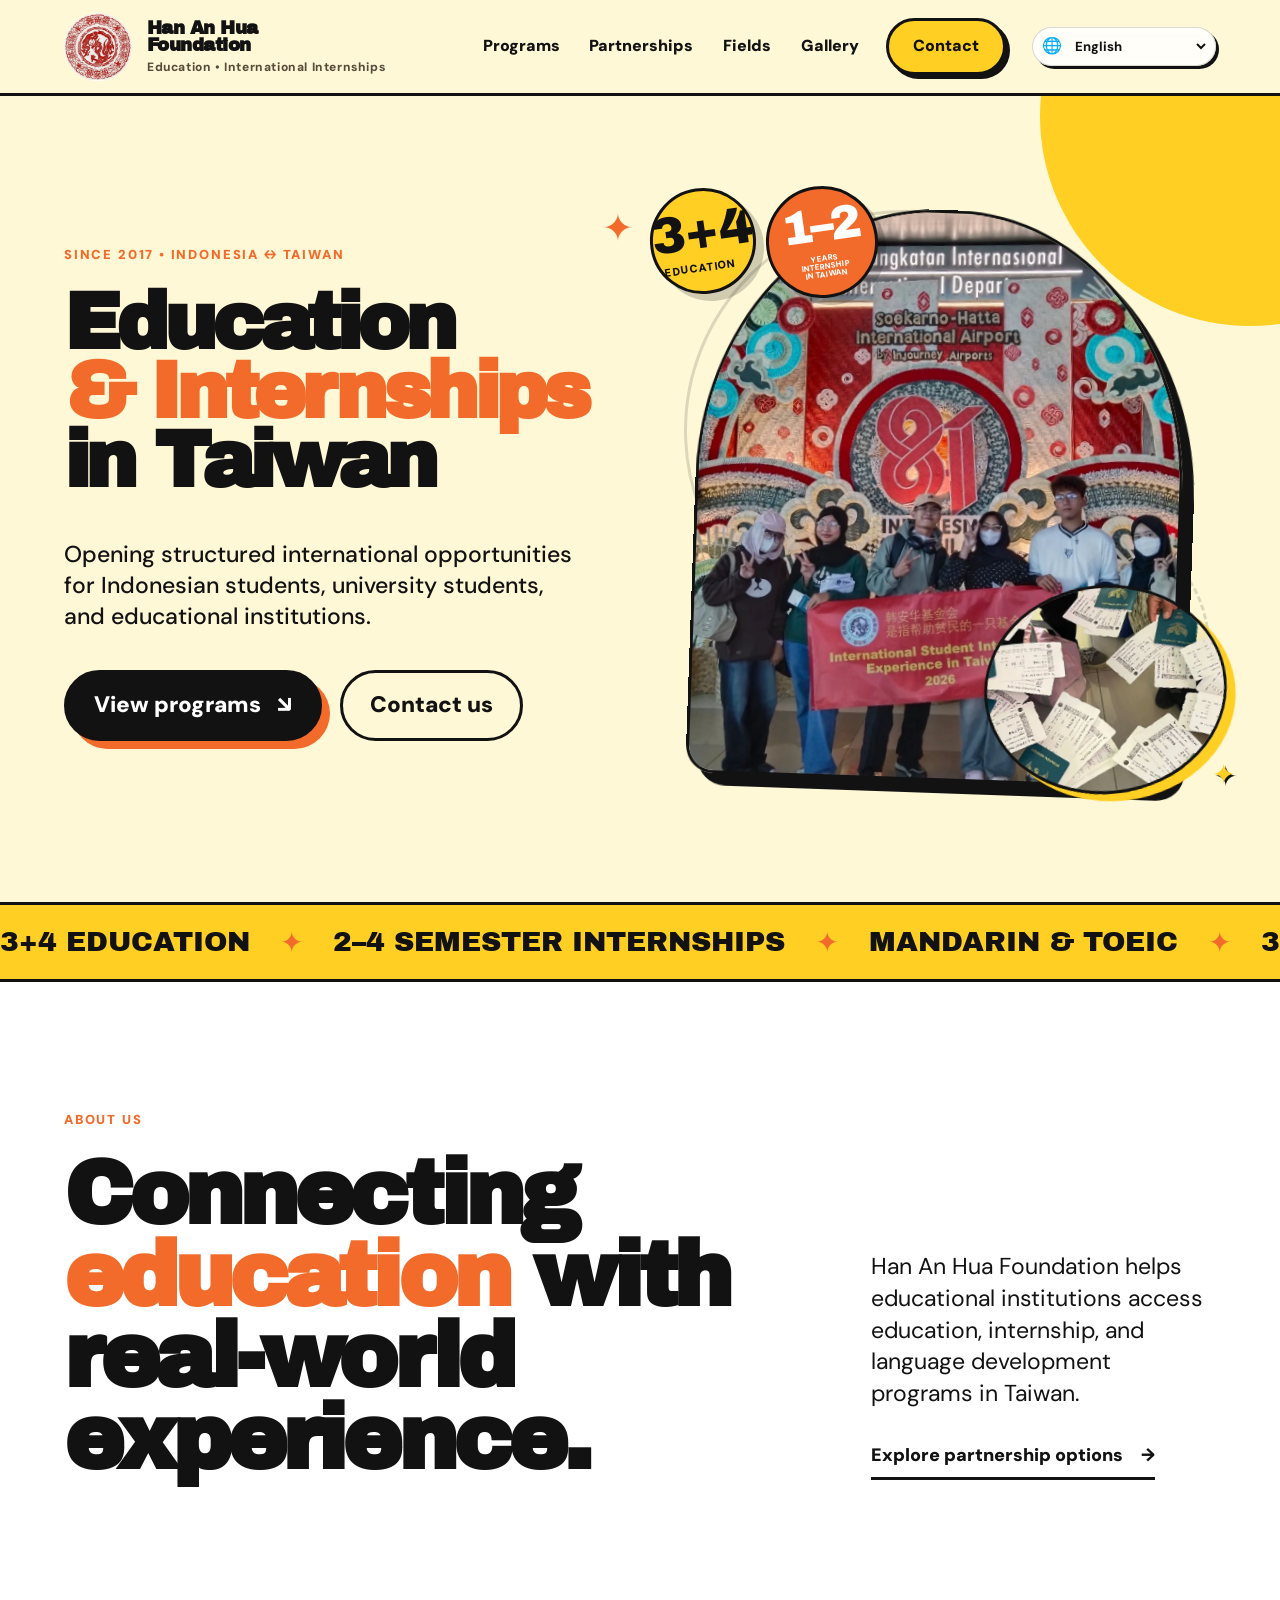
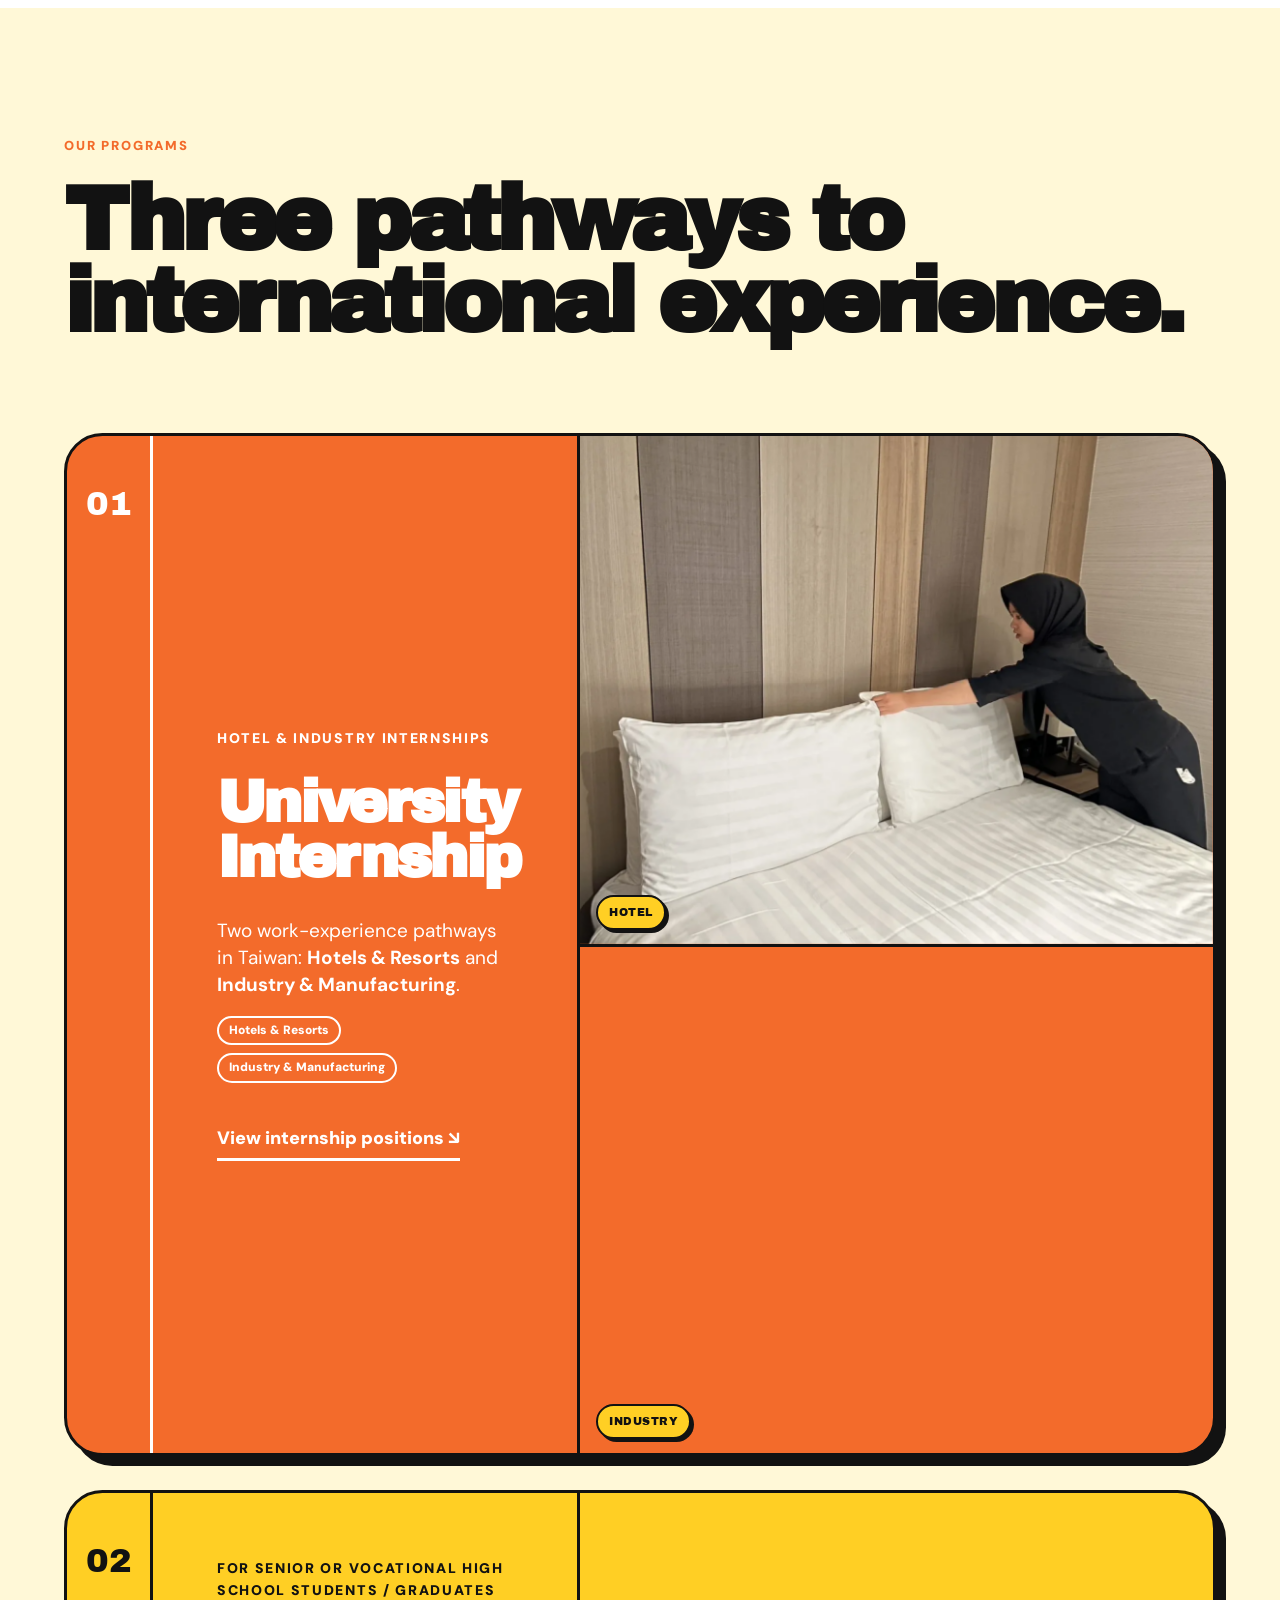
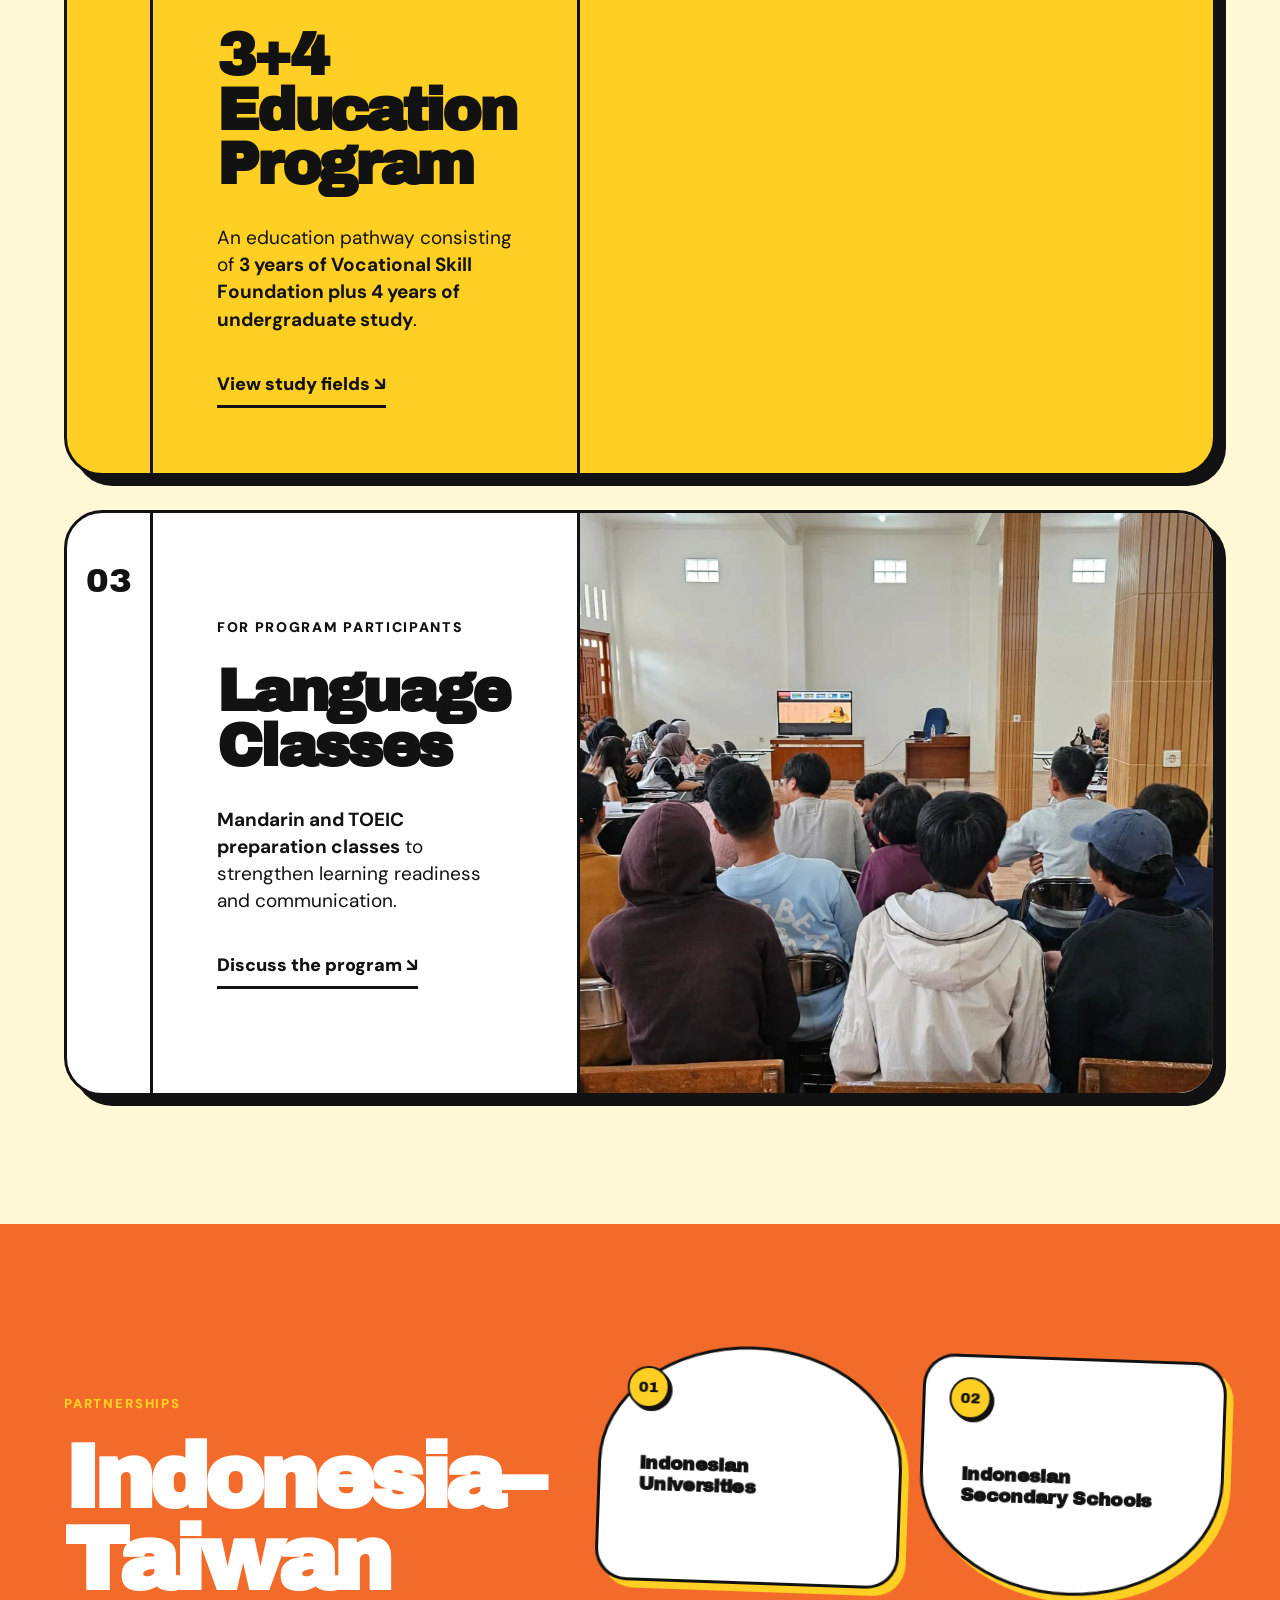
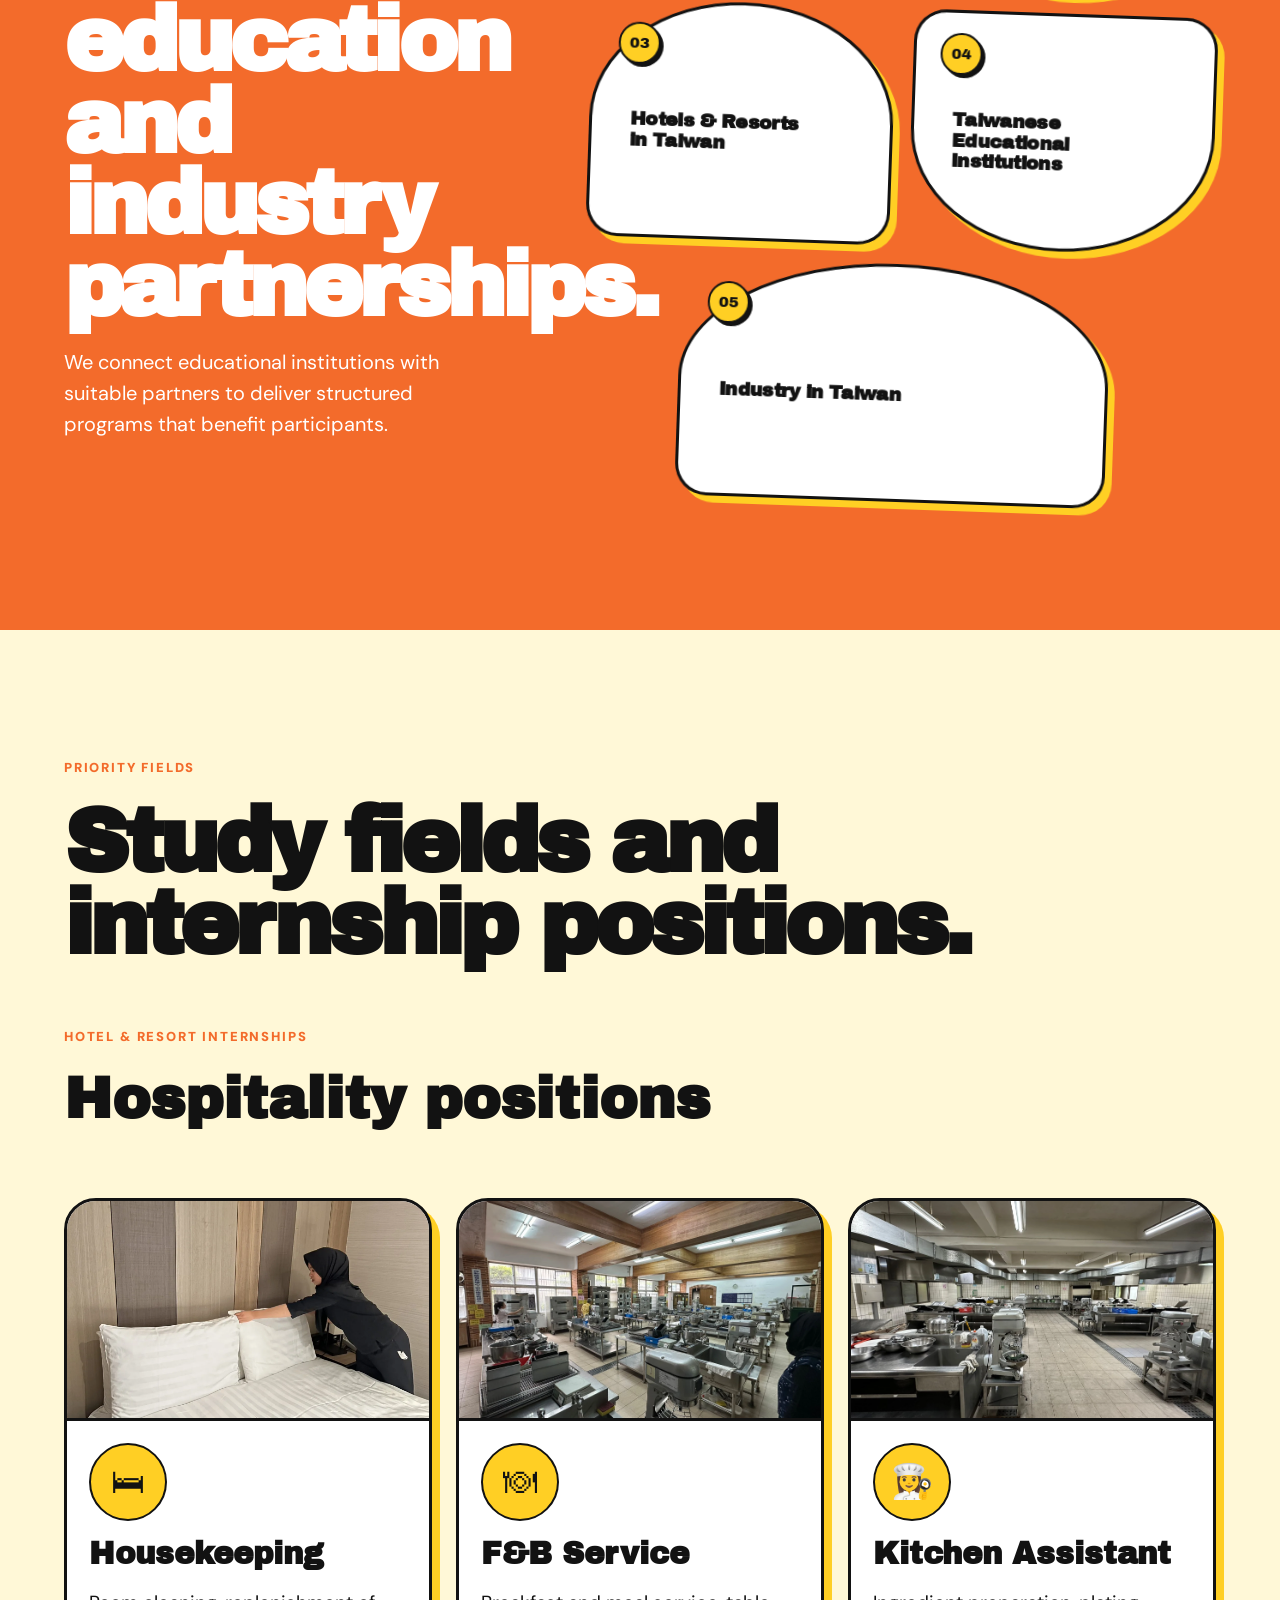
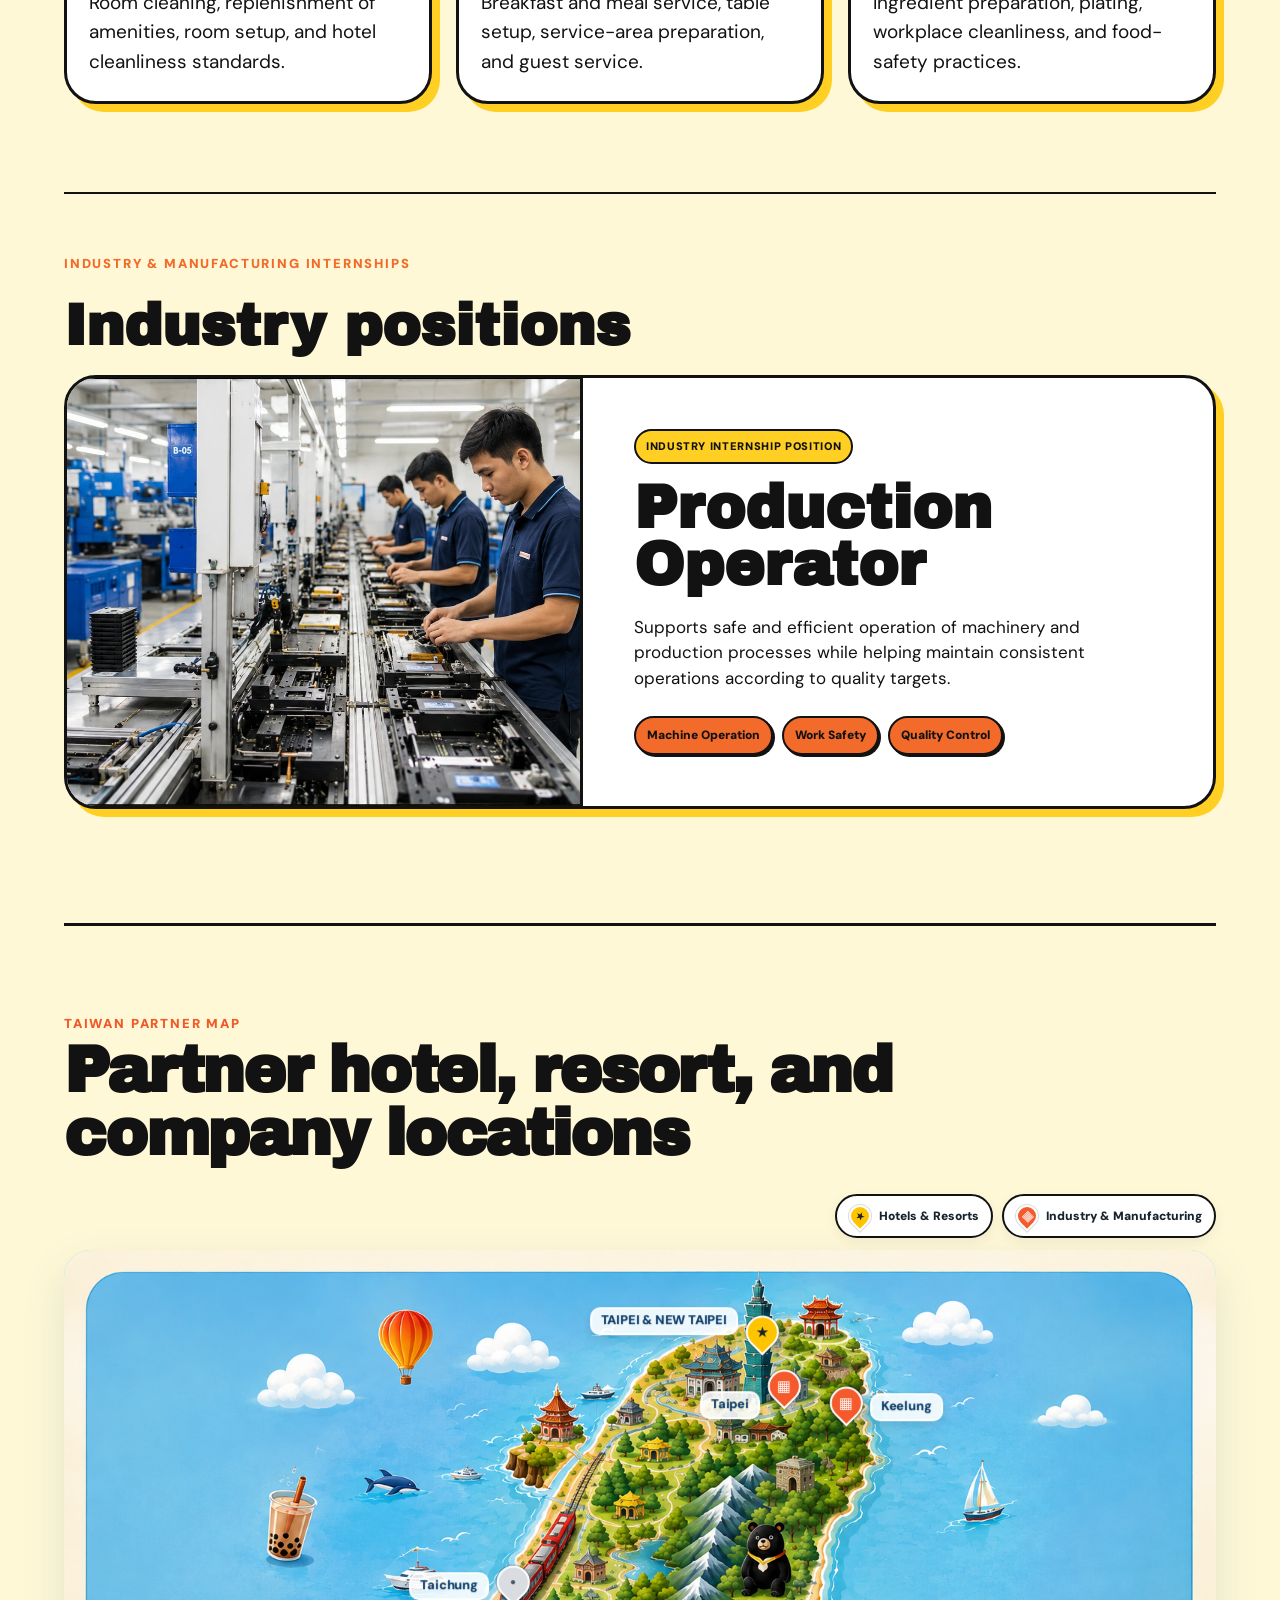
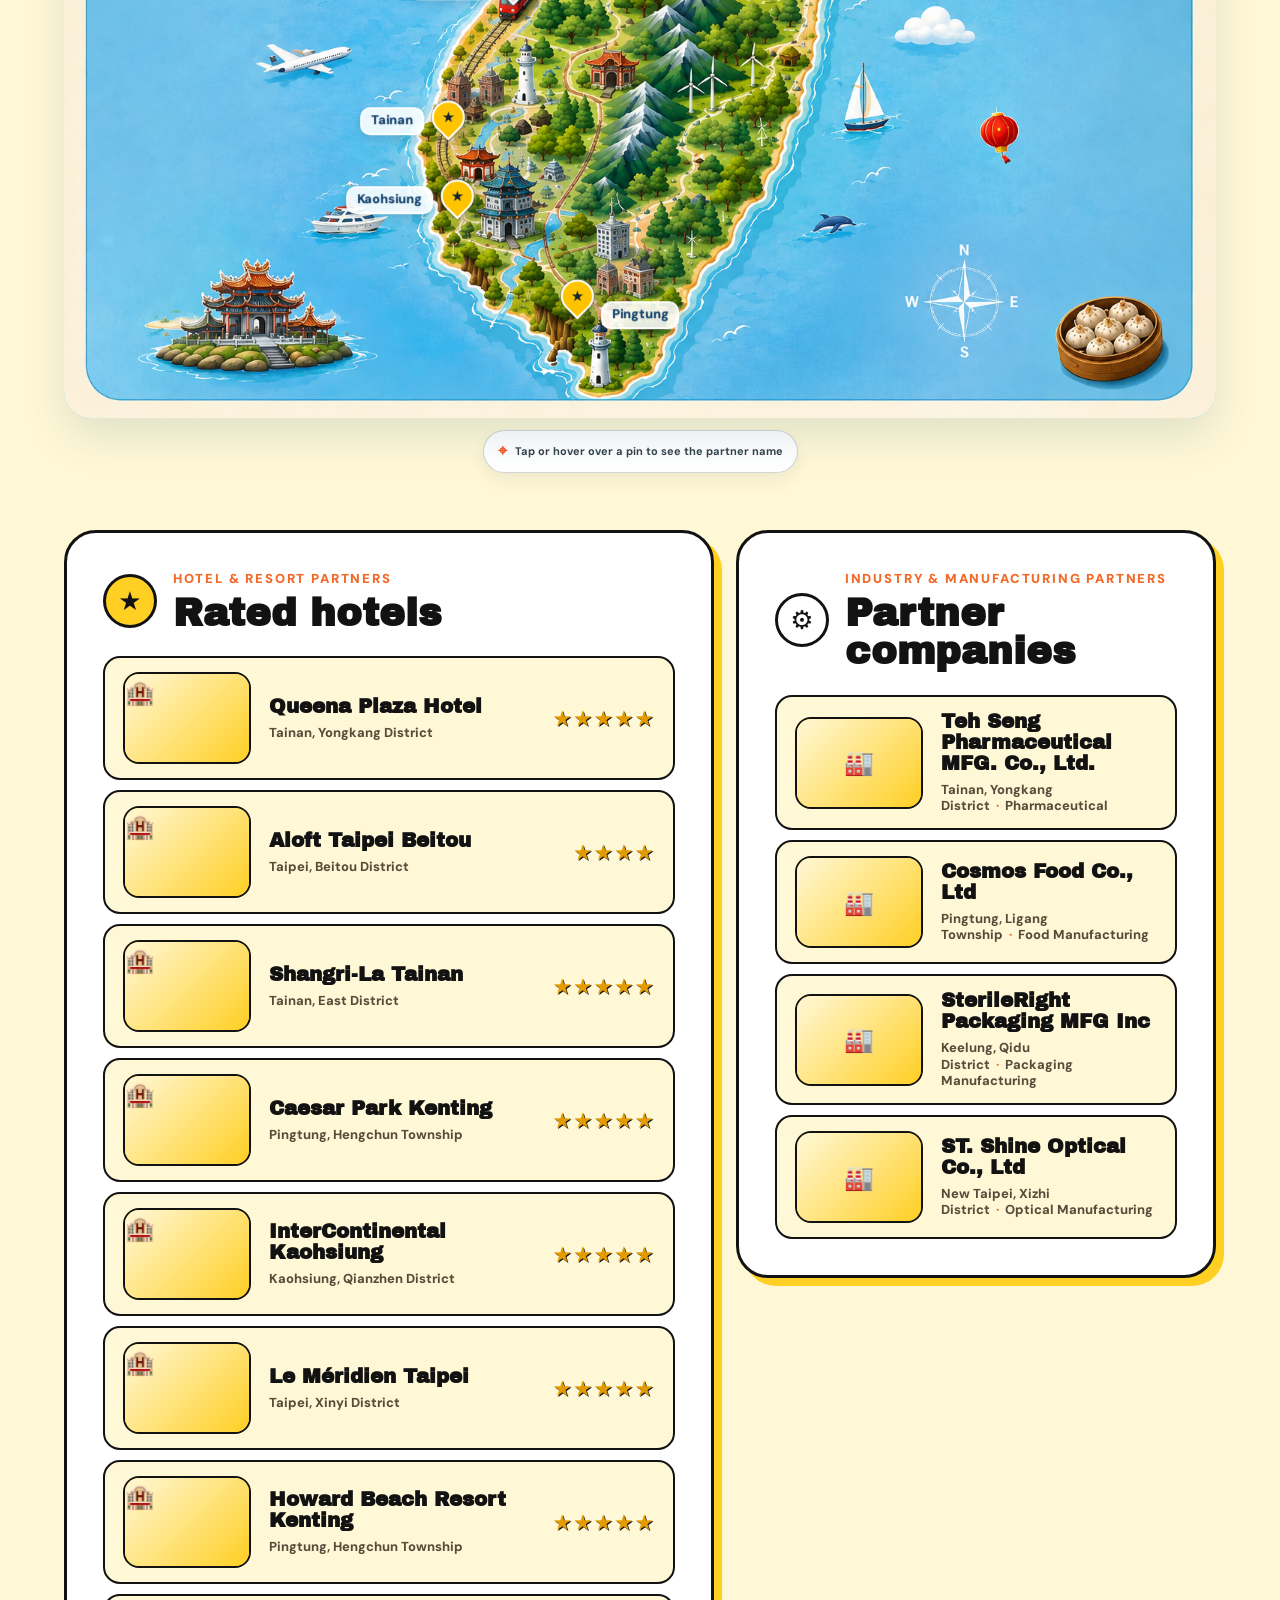
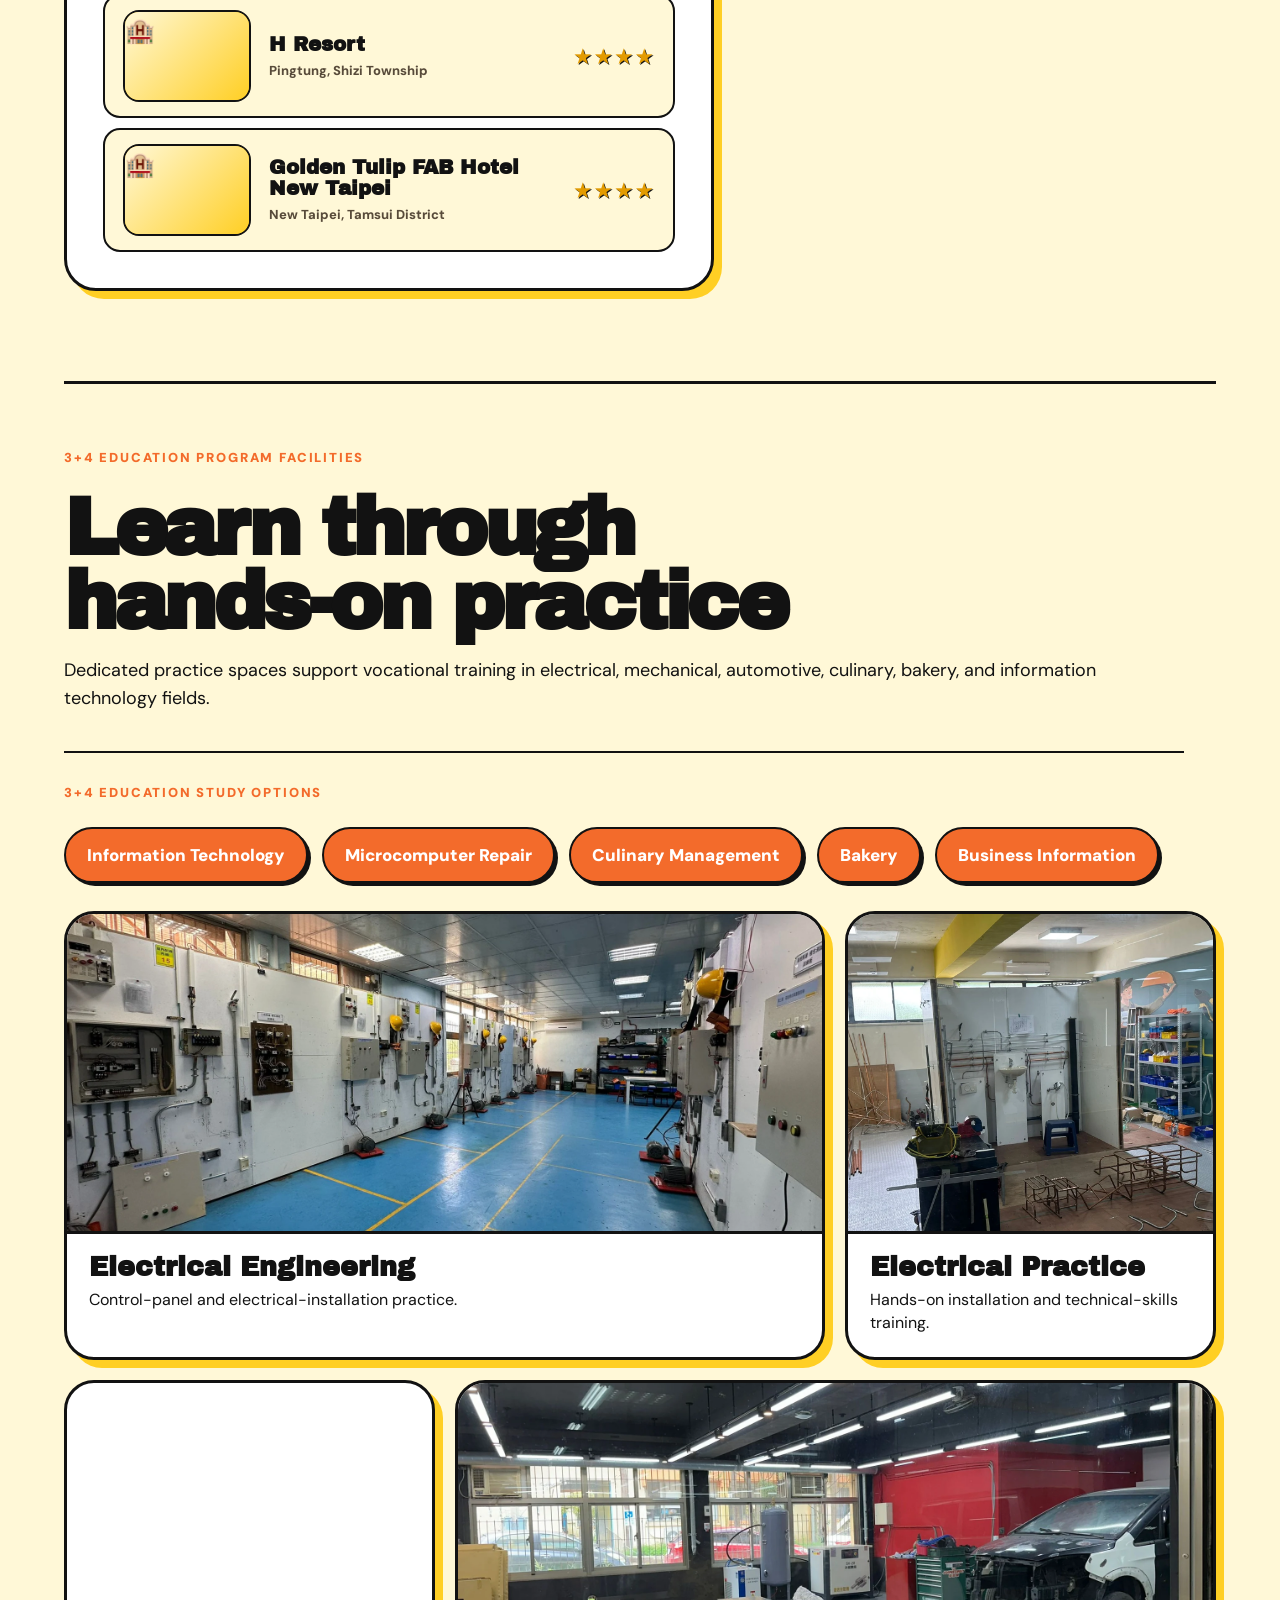
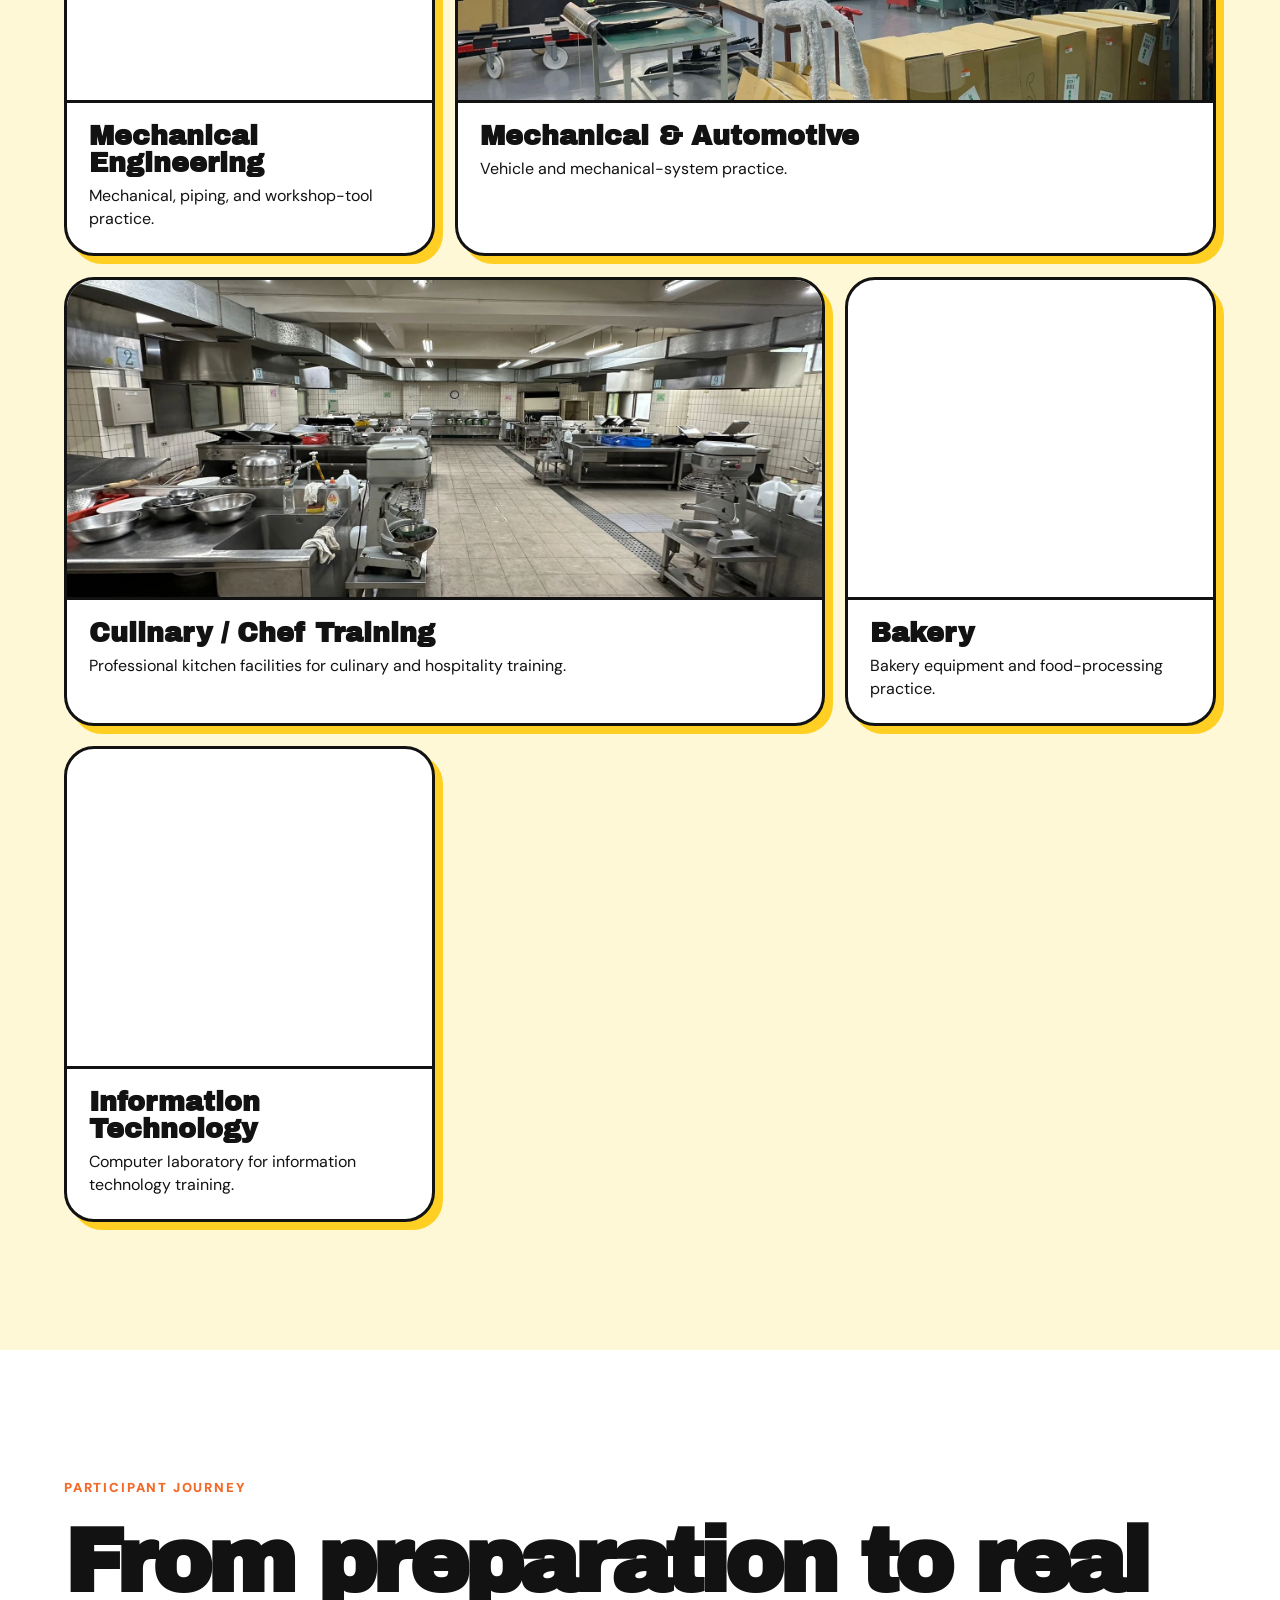
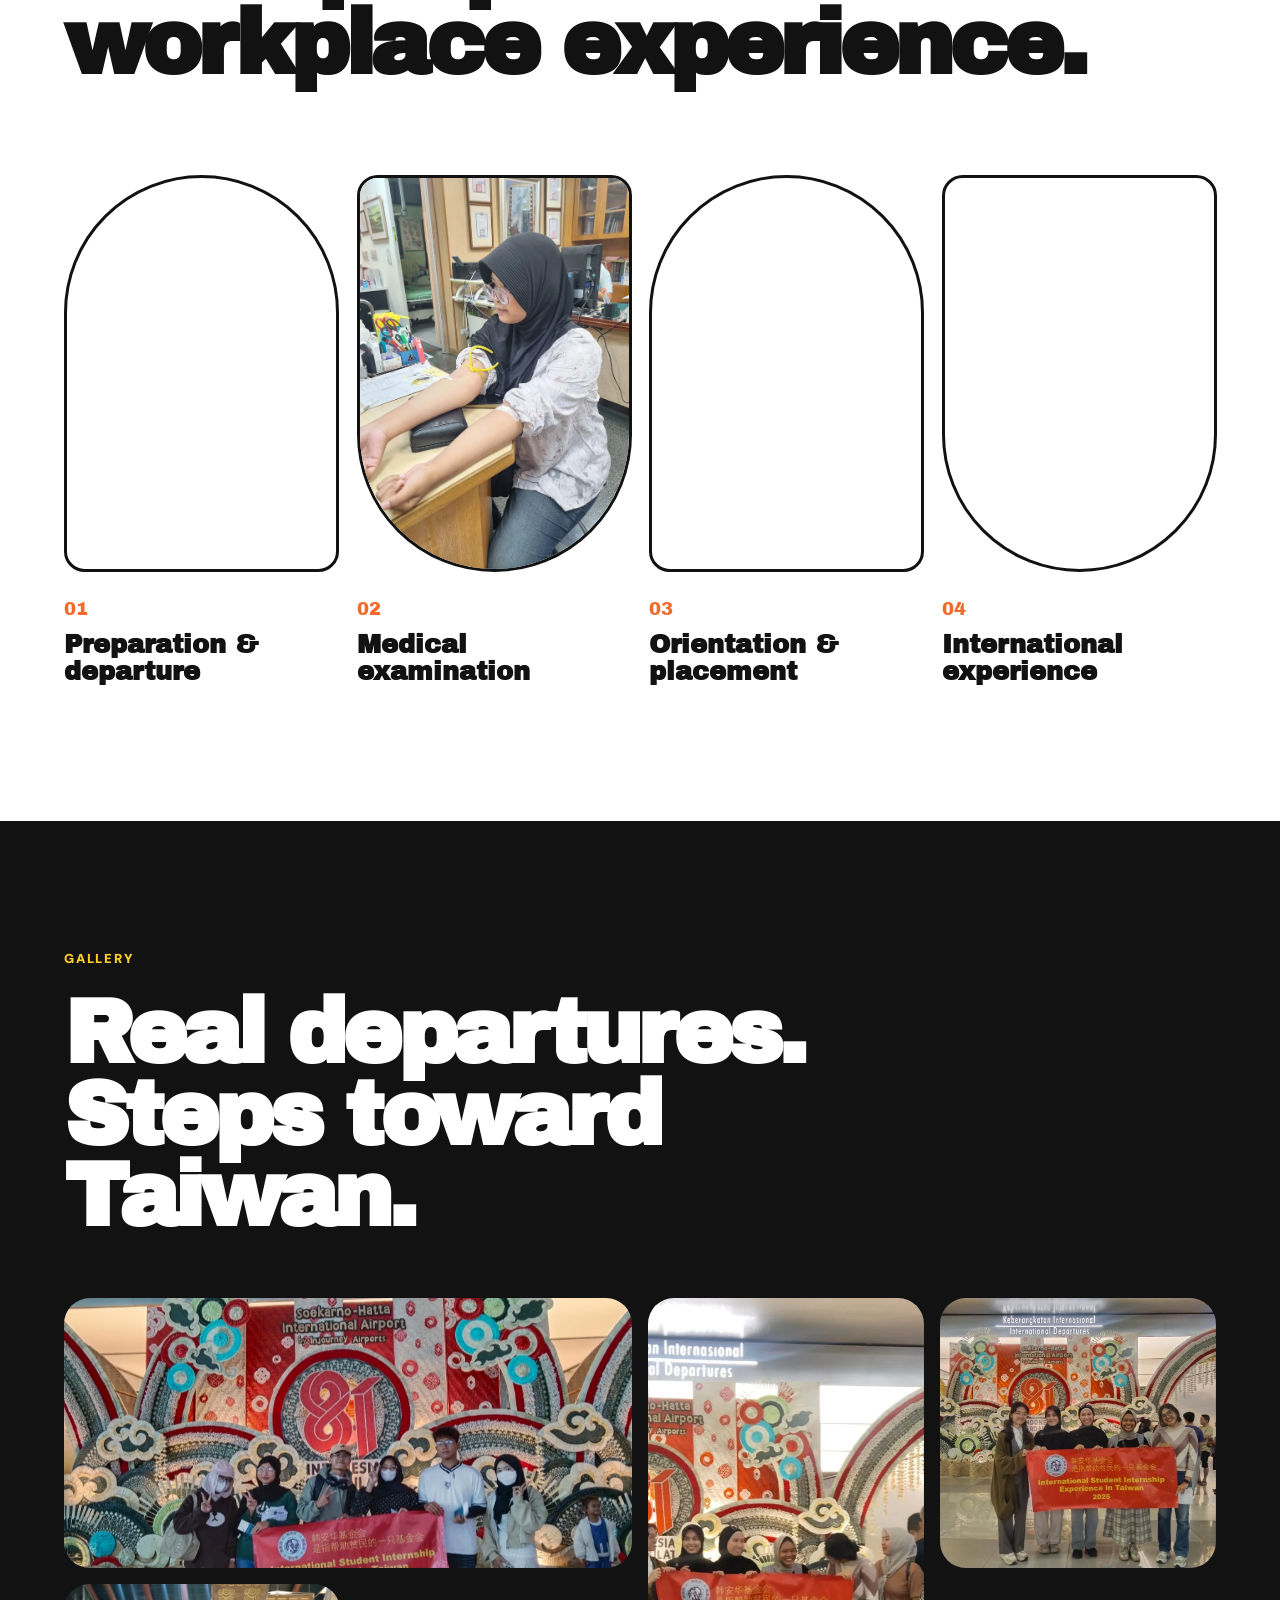
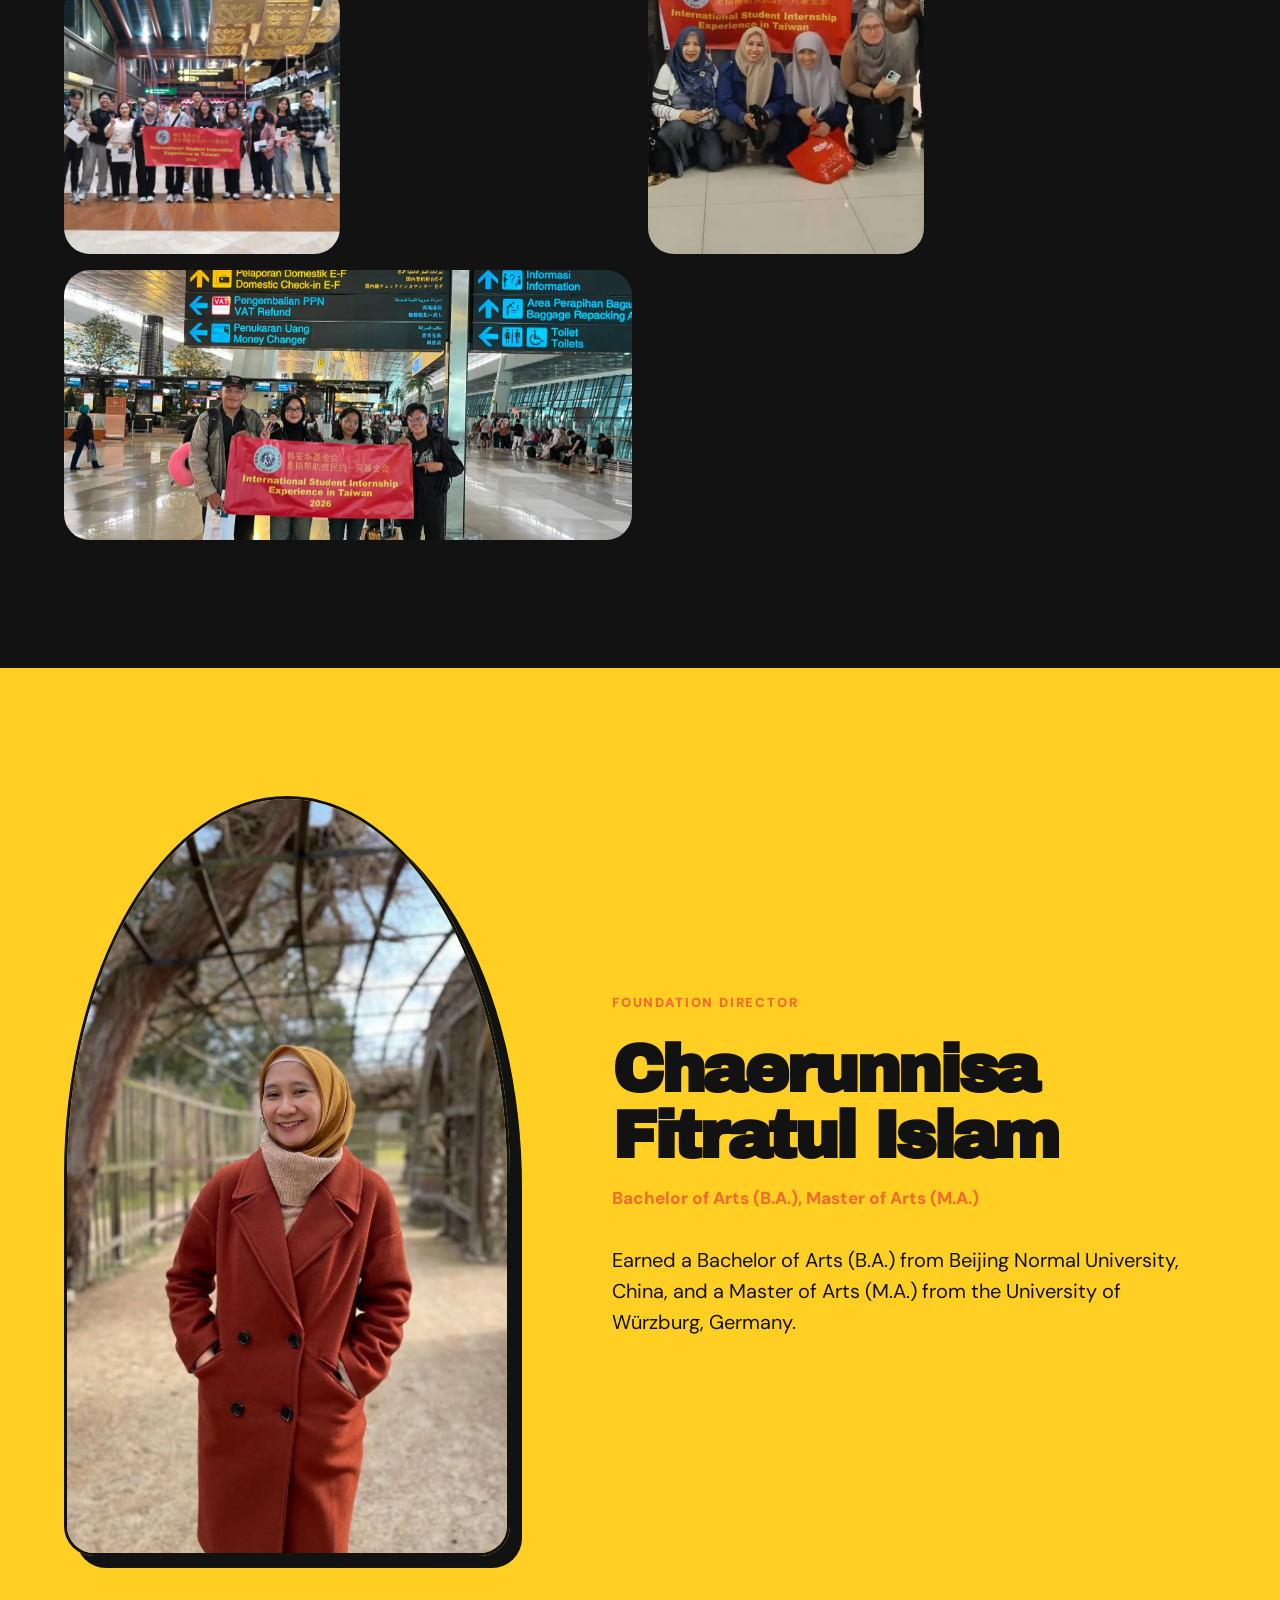
==== commit 18c5ea2b: "Add files via upload" ====
--- a/index.html
+++ b/index.html
@@ -11,21 +11,22 @@
   <link rel="preconnect" href="https://fonts.googleapis.com">
   <link rel="preconnect" href="https://fonts.gstatic.com" crossorigin>
   <link href="https://fonts.googleapis.com/css2?family=Archivo+Black&family=DM+Sans:wght@400;500;600;700;800;900&display=swap" rel="stylesheet">
-  <link rel="preload" as="image" href="https://kaitochae.github.io/hananhua/assets/departure-2026-01.webp" fetchpriority="high">
-  <link rel="preload" as="image" href="https://kaitochae.github.io/hananhua/assets/departure-2026-05.webp" fetchpriority="high">
-  <link rel="preload" as="image" href="assets/taiwan-partner-map-clean-v28.png">
-  <!-- V30: all critical styles are local, so GitHub Pages does not depend on a missing remote CSS file. -->
-  <link rel="stylesheet" href="./styles-v30-base.css?v=30">
-  <link rel="stylesheet" href="./styles-v25-additions.css?v=30">
+  <link rel="preload" as="image" href="assets/images/departure-2026-01.webp" fetchpriority="high">
+  <link rel="preload" as="image" href="assets/images/departure-2026-05.webp" fetchpriority="high">
+  <link rel="preload" as="image" href="assets/images/taiwan-partner-map-clean-v28.png">
+  <!-- Original V9 stylesheet: preserved -->
+  <link rel="stylesheet" href="assets/css/styles-v9.css?v=29clean">
+  <!-- Additions/fixes only -->
+  <link rel="stylesheet" href="assets/css/styles-v25-additions.css?v=29clean">
 </head>
-<body data-build="30">
+<body data-build="29-clean-local">
   <div class="progress" aria-hidden="true"><span></span></div>
   <a class="skip-link" href="#main" data-i18n="access.skip">Lewati ke isi utama</a>
 
   <!-- ORIGINAL HEADER: preserved -->
   <header class="site-header" id="top">
     <a class="brand" href="#top" aria-label="Yayasan Han An Hua — kembali ke atas">
-      <img src="https://kaitochae.github.io/hananhua/assets/logo.webp" alt="Logo Yayasan Han An Hua" width="68" height="68">
+      <img src="assets/images/logo.webp" alt="Logo Yayasan Han An Hua" width="68" height="68">
       <span class="brand-copy">
         <strong data-i18n-html="brand.name">Yayasan<br>Han An<br>Hua</strong>
         <small data-i18n="brand.tagline">Pendidikan • Magang Internasional</small>
@@ -91,10 +92,10 @@
                   </div>
                 </div>
         <figure class="hero-photo hero-photo-main" data-parallax="0.04">
-          <img src="https://kaitochae.github.io/hananhua/assets/departure-2026-01.webp" alt="Peserta program magang internasional di Bandara Soekarno-Hatta" fetchpriority="high" decoding="async">
+          <img src="assets/images/departure-2026-01.webp" alt="Peserta program magang internasional di Bandara Soekarno-Hatta" fetchpriority="high" decoding="async">
         </figure>
         <figure class="hero-photo hero-photo-small" data-parallax="-0.035">
-          <img src="assets/passport-hands.webp" alt="Peserta memegang paspor dan tiket sebelum keberangkatan" fetchpriority="high" decoding="async">
+          <img src="assets/images/passport-hands.webp" alt="Peserta memegang paspor dan tiket sebelum keberangkatan" fetchpriority="high" decoding="async">
         </figure>
         
       </div>
@@ -140,11 +141,11 @@
         </div>
         <figure class="program-dual-photo" aria-label="Contoh lingkungan magang hotel dan industri">
           <div class="program-photo-half">
-            <img src="https://kaitochae.github.io/hananhua/assets/hotel-bed.webp" alt="Praktik housekeeping di lingkungan hotel" loading="lazy" decoding="async">
+            <img src="assets/images/hotel-bed.webp" alt="Praktik housekeeping di lingkungan hotel" loading="lazy" decoding="async">
             <span data-i18n="program1.hotelLabel">HOTEL</span>
           </div>
           <div class="program-photo-half">
-            <img src="assets/industry-interns-2026.webp" alt="Peserta program magang industri Han An Hua di Taiwan" loading="lazy" decoding="async">
+            <img src="assets/images/industry-interns-2026.webp" alt="Peserta program magang industri Han An Hua di Taiwan" loading="lazy" decoding="async">
             <span data-i18n="program1.industryLabel">INDUSTRI</span>
           </div>
         </figure>
@@ -158,7 +159,7 @@
           <p data-i18n-html="program2.body">Jalur pendidikan <strong>3 tahun Vocational Skill Foundation plus 4 tahun program sarjana</strong>.</p>
           <a href="#bidang"><span data-i18n="program2.link">Lihat bidang pendidikan</span> <span aria-hidden="true">↘</span></a>
         </div>
-        <figure><img src="https://kaitochae.github.io/hananhua/assets/vocational-3plus4.webp" alt="Pembelajaran Vocational Skill Foundation untuk Program Pendidikan 3+4" loading="lazy" decoding="async"></figure>
+        <figure><img src="assets/images/vocational-3plus4.webp" alt="Pembelajaran Vocational Skill Foundation untuk Program Pendidikan 3+4" loading="lazy" decoding="async"></figure>
       </article>
 
       <article class="program-card program-cream reveal from-left tilt-card">
@@ -169,7 +170,7 @@
           <p data-i18n-html="program3.body">Kelas <strong>Bahasa Mandarin dan persiapan TOEIC</strong> untuk mendukung kesiapan belajar dan berkomunikasi.</p>
           <a href="#kontak"><span data-i18n="program3.link">Diskusikan program</span> <span aria-hidden="true">↘</span></a>
         </div>
-        <figure><img src="https://kaitochae.github.io/hananhua/assets/classroom.webp" alt="Kegiatan pembelajaran dan pembekalan peserta" loading="lazy" decoding="async"></figure>
+        <figure><img src="assets/images/classroom.webp" alt="Kegiatan pembelajaran dan pembekalan peserta" loading="lazy" decoding="async"></figure>
       </article>
 </section>
 
@@ -206,7 +207,7 @@
 
         <div class="field-grid field-grid-photo">
           <article class="field-card field-card-photo reveal tilt-card">
-            <figure><img src="https://kaitochae.github.io/hananhua/assets/hotel-bed.webp" alt="Praktik housekeeping dan penataan kamar hotel" loading="lazy" decoding="async"></figure>
+            <figure><img src="assets/images/hotel-bed.webp" alt="Praktik housekeeping dan penataan kamar hotel" loading="lazy" decoding="async"></figure>
             <div class="field-card-copy">
               <span class="field-icon" aria-hidden="true">🛏</span>
               <h3 data-i18n="field1.title">Housekeeping</h3>
@@ -215,7 +216,7 @@
           </article>
 
           <article class="field-card field-card-photo reveal tilt-card" data-delay="90">
-            <figure><img src="assets/facility-bakery.webp" alt="Fasilitas pengolahan makanan untuk mendukung kegiatan F&amp;B" loading="lazy" decoding="async"></figure>
+            <figure><img src="assets/images/facility-bakery.webp" alt="Fasilitas pengolahan makanan untuk mendukung kegiatan F&amp;B" loading="lazy" decoding="async"></figure>
             <div class="field-card-copy">
               <span class="field-icon" aria-hidden="true">🍽</span>
               <h3 data-i18n="field2.title">F&amp;B Service</h3>
@@ -224,7 +225,7 @@
           </article>
 
           <article class="field-card field-card-photo reveal tilt-card" data-delay="180">
-            <figure><img src="assets/facility-professional-kitchen.webp" alt="Dapur profesional untuk praktik kitchen assistant" loading="lazy" decoding="async"></figure>
+            <figure><img src="assets/images/facility-professional-kitchen.webp" alt="Dapur profesional untuk praktik kitchen assistant" loading="lazy" decoding="async"></figure>
             <div class="field-card-copy">
               <span class="field-icon" aria-hidden="true">👩‍🍳</span>
               <h3 data-i18n="field3.title">Kitchen Assistant</h3>
@@ -243,7 +244,7 @@
         </div>
 
         <div class="industry-position-card field-card reveal tilt-card">
-          <figure><img src="assets/operator-produksi-hq.webp" alt="Ilustrasi operator produksi di fasilitas manufaktur modern" loading="lazy" decoding="async"></figure>
+          <figure><img src="assets/images/operator-produksi-hq.webp" alt="Ilustrasi operator produksi di fasilitas manufaktur modern" loading="lazy" decoding="async"></figure>
           <div class="industry-position-copy">
             <span class="industry-position-tag" data-i18n="industryPosition.tag">POSISI MAGANG INDUSTRI</span>
             <h3 data-i18n="industryPosition.title">Operator Produksi</h3>
@@ -277,7 +278,7 @@
     <div class="taiwan-map-final-stage" id="taiwan-partner-map-stage">
       <img
         class="taiwan-map-final-image"
-        src="assets/taiwan-partner-map-clean-v28.png"
+        src="assets/images/taiwan-partner-map-clean-v28.png"
         alt="Ilustrasi peta Taiwan tanpa label dan tanpa pin; pin lokasi mitra ditampilkan sebagai elemen interaktif di atas peta."
         data-i18n-alt="partnerMap.svgAria"
         width="1536"
@@ -465,37 +466,37 @@
 
         <div class="facility-grid">
           <figure class="facility-card facility-wide reveal from-left">
-            <img src="assets/facility-electrical-control.webp" alt="Laboratorium teknik listrik" data-i18n-alt="facilities.altElectric" loading="lazy" decoding="async">
+            <img src="assets/images/facility-electrical-control.webp" alt="Laboratorium teknik listrik" data-i18n-alt="facilities.altElectric" loading="lazy" decoding="async">
             <figcaption><strong data-i18n="facilities.electric">Teknik Listrik</strong><span data-i18n="facilities.electricText">Panel kontrol dan praktik instalasi kelistrikan.</span></figcaption>
           </figure>
 
           <figure class="facility-card reveal from-right" data-delay="50">
-            <img src="assets/facility-electrical-practice.webp" alt="Area praktik instalasi listrik" data-i18n-alt="facilities.altElectricPractice" loading="lazy" decoding="async">
+            <img src="assets/images/facility-electrical-practice.webp" alt="Area praktik instalasi listrik" data-i18n-alt="facilities.altElectricPractice" loading="lazy" decoding="async">
             <figcaption><strong data-i18n="facilities.electricPractice">Praktik Kelistrikan</strong><span data-i18n="facilities.electricPracticeText">Praktik instalasi dan keterampilan teknis.</span></figcaption>
           </figure>
 
           <figure class="facility-card reveal from-left" data-delay="80">
-            <img src="assets/facility-mechanical-pipe.webp" alt="Workshop teknik mesin dan perpipaan" data-i18n-alt="facilities.altMachine" loading="lazy" decoding="async">
+            <img src="assets/images/facility-mechanical-pipe.webp" alt="Workshop teknik mesin dan perpipaan" data-i18n-alt="facilities.altMachine" loading="lazy" decoding="async">
             <figcaption><strong data-i18n="facilities.machine">Teknik Mesin</strong><span data-i18n="facilities.machineText">Workshop mekanik, perpipaan, dan penggunaan alat kerja.</span></figcaption>
           </figure>
 
           <figure class="facility-card facility-wide reveal from-right" data-delay="110">
-            <img src="assets/facility-automotive.webp" alt="Workshop otomotif" data-i18n-alt="facilities.altAutomotive" loading="lazy" decoding="async">
+            <img src="assets/images/facility-automotive.webp" alt="Workshop otomotif" data-i18n-alt="facilities.altAutomotive" loading="lazy" decoding="async">
             <figcaption><strong data-i18n="facilities.automotive">Mesin &amp; Otomotif</strong><span data-i18n="facilities.automotiveText">Praktik kendaraan dan sistem mekanik.</span></figcaption>
           </figure>
 
           <figure class="facility-card facility-wide reveal from-left" data-delay="140">
-            <img src="assets/facility-professional-kitchen.webp" alt="Dapur praktik profesional" data-i18n-alt="facilities.altChef" loading="lazy" decoding="async">
+            <img src="assets/images/facility-professional-kitchen.webp" alt="Dapur praktik profesional" data-i18n-alt="facilities.altChef" loading="lazy" decoding="async">
             <figcaption><strong data-i18n="facilities.chef">Tata Boga / Chef</strong><span data-i18n="facilities.chefText">Dapur praktik untuk kuliner dan hospitality.</span></figcaption>
           </figure>
 
           <figure class="facility-card reveal from-right" data-delay="170">
-            <img src="assets/facility-bakery.webp" alt="Laboratorium bakery" data-i18n-alt="facilities.altBakery" loading="lazy" decoding="async">
+            <img src="assets/images/facility-bakery.webp" alt="Laboratorium bakery" data-i18n-alt="facilities.altBakery" loading="lazy" decoding="async">
             <figcaption><strong data-i18n="facilities.bakery">Bakery</strong><span data-i18n="facilities.bakeryText">Peralatan produksi bakery dan praktik pengolahan makanan.</span></figcaption>
           </figure>
 
           <figure class="facility-card reveal from-left" data-delay="200">
-            <img src="assets/facility-it-lab.webp" alt="Laboratorium komputer" data-i18n-alt="facilities.altIT" loading="lazy" decoding="async">
+            <img src="assets/images/facility-it-lab.webp" alt="Laboratorium komputer" data-i18n-alt="facilities.altIT" loading="lazy" decoding="async">
             <figcaption><strong data-i18n="facilities.it">Teknologi Informasi</strong><span data-i18n="facilities.itText">Laboratorium komputer untuk pembelajaran teknologi informasi.</span></figcaption>
           </figure>
         </div>
@@ -510,19 +511,19 @@
       </div>
       <div class="journey-grid">
         <article class="journey-step reveal">
-          <figure><img src="https://kaitochae.github.io/hananhua/assets/passports.webp" alt="Paspor dan tiket peserta" loading="lazy" decoding="async"></figure>
+          <figure><img src="assets/images/passports.webp" alt="Paspor dan tiket peserta" loading="lazy" decoding="async"></figure>
           <span>01</span><h3 data-i18n="journey.step1">Persiapan &amp; keberangkatan</h3>
         </article>
         <article class="journey-step reveal" data-delay="80">
-          <figure><img src="https://kaitochae.github.io/hananhua/assets/medical-check.webp" alt="Pemeriksaan kesehatan peserta" loading="lazy" decoding="async"></figure>
+          <figure><img src="assets/images/medical-check.webp" alt="Pemeriksaan kesehatan peserta" loading="lazy" decoding="async"></figure>
           <span>02</span><h3 data-i18n="journey.step2">Pemeriksaan kesehatan</h3>
         </article>
         <article class="journey-step reveal" data-delay="160">
-          <figure><img src="https://kaitochae.github.io/hananhua/assets/hotel-bathroom.webp" alt="Pelatihan kerja di lingkungan hotel" loading="lazy" decoding="async"></figure>
+          <figure><img src="assets/images/hotel-bathroom.webp" alt="Pelatihan kerja di lingkungan hotel" loading="lazy" decoding="async"></figure>
           <span>03</span><h3 data-i18n="journey.step3">Pembekalan &amp; penempatan</h3>
         </article>
         <article class="journey-step reveal" data-delay="240">
-          <figure><img src="https://kaitochae.github.io/hananhua/assets/departure-2026-04.webp" alt="Peserta program di terminal keberangkatan internasional" loading="lazy" decoding="async"></figure>
+          <figure><img src="assets/images/departure-2026-04.webp" alt="Peserta program di terminal keberangkatan internasional" loading="lazy" decoding="async"></figure>
           <span>04</span><h3 data-i18n="journey.step4">Pengalaman internasional</h3>
         </article>
       </div>
@@ -538,20 +539,20 @@
         
       </div>
       <div class="gallery-grid departure-gallery">
-        <button class="gallery-item wide reveal" data-full="https://kaitochae.github.io/hananhua/assets/departure-2026-01.webp" aria-label="Buka foto keberangkatan peserta pertama">
-          <img src="https://kaitochae.github.io/hananhua/assets/departure-2026-01.webp" alt="Peserta program magang internasional di Bandara Soekarno-Hatta" loading="lazy" decoding="async">
-        </button>
-        <button class="gallery-item tall reveal" data-full="https://kaitochae.github.io/hananhua/assets/departure-2026-02.webp" aria-label="Buka foto pelepasan peserta bersama keluarga">
-          <img src="https://kaitochae.github.io/hananhua/assets/departure-2026-02.webp" alt="Pelepasan peserta program bersama keluarga dan pendamping" loading="lazy" decoding="async">
-        </button>
-        <button class="gallery-item reveal" data-full="https://kaitochae.github.io/hananhua/assets/departure-2026-03.webp" aria-label="Buka foto kelompok peserta perempuan">
-          <img src="https://kaitochae.github.io/hananhua/assets/departure-2026-03.webp" alt="Kelompok peserta sebelum keberangkatan ke Taiwan" loading="lazy" decoding="async">
-        </button>
-        <button class="gallery-item reveal" data-full="https://kaitochae.github.io/hananhua/assets/departure-2026-04.webp" aria-label="Buka foto kelompok peserta di terminal keberangkatan">
-          <img src="https://kaitochae.github.io/hananhua/assets/departure-2026-04.webp" alt="Peserta program di terminal keberangkatan internasional" loading="lazy" decoding="async">
-        </button>
-        <button class="gallery-item wide reveal" data-full="https://kaitochae.github.io/hananhua/assets/departure-2026-05.webp" aria-label="Buka foto keberangkatan peserta kelima">
-          <img src="https://kaitochae.github.io/hananhua/assets/departure-2026-05.webp" alt="Peserta program membawa spanduk Yayasan Han An Hua sebelum keberangkatan" loading="lazy" decoding="async">
+        <button class="gallery-item wide reveal" data-full="assets/images/departure-2026-01.webp" aria-label="Buka foto keberangkatan peserta pertama">
+          <img src="assets/images/departure-2026-01.webp" alt="Peserta program magang internasional di Bandara Soekarno-Hatta" loading="lazy" decoding="async">
+        </button>
+        <button class="gallery-item tall reveal" data-full="assets/images/departure-2026-02.webp" aria-label="Buka foto pelepasan peserta bersama keluarga">
+          <img src="assets/images/departure-2026-02.webp" alt="Pelepasan peserta program bersama keluarga dan pendamping" loading="lazy" decoding="async">
+        </button>
+        <button class="gallery-item reveal" data-full="assets/images/departure-2026-03.webp" aria-label="Buka foto kelompok peserta perempuan">
+          <img src="assets/images/departure-2026-03.webp" alt="Kelompok peserta sebelum keberangkatan ke Taiwan" loading="lazy" decoding="async">
+        </button>
+        <button class="gallery-item reveal" data-full="assets/images/departure-2026-04.webp" aria-label="Buka foto kelompok peserta di terminal keberangkatan">
+          <img src="assets/images/departure-2026-04.webp" alt="Peserta program di terminal keberangkatan internasional" loading="lazy" decoding="async">
+        </button>
+        <button class="gallery-item wide reveal" data-full="assets/images/departure-2026-05.webp" aria-label="Buka foto keberangkatan peserta kelima">
+          <img src="assets/images/departure-2026-05.webp" alt="Peserta program membawa spanduk Yayasan Han An Hua sebelum keberangkatan" loading="lazy" decoding="async">
         </button>
       </div>
     </section>
@@ -559,7 +560,7 @@
     <!-- ORIGINAL DIRECTOR: preserved -->
     <section class="director section-pad">
       <div class="director-photo reveal">
-        <img src="https://kaitochae.github.io/hananhua/assets/director-chaerunnisa-v9.webp" alt="Chaerunnisa Fitratul Islam, Direktur Yayasan Han An Hua" loading="lazy" decoding="async">
+        <img src="assets/images/director-chaerunnisa-v9.webp" alt="Chaerunnisa Fitratul Islam, Direktur Yayasan Han An Hua" loading="lazy" decoding="async">
       </div>
       <div class="director-copy reveal" data-delay="100">
         <p class="eyebrow" data-i18n="director.eyebrow">DIREKTUR YAYASAN</p>
@@ -588,7 +589,7 @@
   <!-- ORIGINAL FOOTER: preserved -->
   <footer class="site-footer">
     <div class="footer-brand">
-      <img src="https://kaitochae.github.io/hananhua/assets/logo.webp" alt="" width="70" height="70">
+      <img src="assets/images/logo.webp" alt="" width="70" height="70">
       <div><strong data-i18n-html="footer.name">Yayasan Han An Hua</strong><small data-i18n="footer.tagline">Pendidikan • Pengalaman Internasional • Kolaborasi Institusi</small></div>
     </div>
     <div class="footer-links">
@@ -605,7 +606,7 @@
 
   <script>
   (()=>{
-    const fallback='assets/image-fallback.svg';
+    const fallback='assets/images/image-fallback.svg';
     document.addEventListener('error',e=>{
       const img=e.target;
       if(!(img instanceof HTMLImageElement) || img.dataset.fallbackApplied) return;
@@ -713,10 +714,10 @@
   })();
   </script>
 
-  <!-- V30: core language + UI scripts are local for reliable GitHub Pages deployment. -->
-  <script src="./i18n-core-v30.js?v=30"></script>
-  <script src="./i18n-v25-additions.js?v=30"></script>
-  <script src="./i18n-v29-world.js?v=30"></script>
-  <script src="./site-v30.js?v=30"></script>
+  <!-- Original language + animation scripts are preserved -->
+  <script src="assets/js/i18n-v9.js?v=29clean"></script>
+  <script src="assets/js/i18n-v25-additions.js?v=29clean"></script>
+  <script src="assets/js/i18n-v29-world.js?v=29clean"></script>
+  <script src="assets/js/script-v9.js?v=29clean"></script>
 </body>
 </html>
--- a/assets/css/styles-v9.css
+++ b/assets/css/styles-v9.css
@@ -0,0 +1,1130 @@
+:root{
+  --yellow:#ffcf24;
+  --orange:#f36b2b;
+  --cream:#fff8d7;
+  --ink:#121212;
+  --white:#fff;
+  --muted:#584b3a;
+  --display:"Archivo Black",Impact,Haettenschweiler,"Arial Narrow Bold",sans-serif;
+  --body:"DM Sans",system-ui,-apple-system,BlinkMacSystemFont,"Segoe UI",sans-serif;
+  --pad:clamp(24px,5vw,86px);
+  --radius:clamp(24px,3vw,46px);
+  --header-h:96px;
+}
+*{box-sizing:border-box}
+html{scroll-behavior:smooth;scroll-padding-top:calc(var(--header-h) + 20px)}
+body{margin:0;background:var(--cream);color:var(--ink);font-family:var(--body);font-size:18px;line-height:1.55;overflow-x:hidden;text-rendering:optimizeLegibility}
+body.nav-open{overflow:hidden}
+img{display:block;width:100%;height:100%;object-fit:cover}
+a{color:inherit;text-decoration:none}
+button{font:inherit}
+figure{margin:0}
+::selection{background:var(--orange);color:#fff}
+.progress{position:fixed;left:0;right:0;top:0;height:5px;z-index:2000;background:transparent}.progress span{display:block;width:0;height:100%;background:var(--orange)}
+.skip-link{position:fixed;left:16px;top:-100px;z-index:3000;background:#fff;border:3px solid var(--ink);padding:12px 18px;font-weight:900}.skip-link:focus{top:16px}
+.section-pad{padding:clamp(78px,10vw,150px) var(--pad)}
+.eyebrow{margin:0 0 24px;color:var(--orange);font-weight:900;letter-spacing:.14em;font-size:clamp(13px,1vw,16px)}
+.display{margin:0;font-family:var(--display);font-size:clamp(54px,7vw,118px);line-height:.91;letter-spacing:-.055em;text-wrap:balance}
+.display em{color:var(--orange);font-style:normal}
+.display-light{color:#fff}.eyebrow-light{color:var(--yellow)}
+
+.site-header{position:sticky;top:0;z-index:1000;height:var(--header-h);display:flex;align-items:center;justify-content:space-between;padding:10px var(--pad);background:color-mix(in srgb,var(--cream) 93%,transparent);border-bottom:3px solid var(--ink);backdrop-filter:blur(14px);-webkit-backdrop-filter:blur(14px)}
+.brand{display:flex;align-items:center;gap:15px;min-width:260px}.brand img{width:68px;height:68px;object-fit:contain;border-radius:50%;background:#fff}.brand-copy{display:grid;line-height:1}.brand-copy strong{font-family:var(--display);font-size:21px;letter-spacing:-.03em}.brand-copy small{margin-top:7px;font-size:12px;font-weight:800;letter-spacing:.05em;color:var(--muted)}
+.site-nav{display:flex;align-items:center;gap:clamp(15px,2vw,32px);font-weight:900;font-size:16px}.site-nav a{position:relative;padding:12px 2px}.site-nav a:not(.nav-cta)::after{content:"";position:absolute;left:0;right:100%;bottom:7px;height:3px;background:var(--orange);transition:right .25s}.site-nav a:hover::after,.site-nav a:focus-visible::after{right:0}.nav-cta{padding:13px 24px!important;background:var(--yellow);border:3px solid var(--ink);border-radius:999px;box-shadow:4px 4px 0 var(--ink);transition:transform .2s,box-shadow .2s}.nav-cta:hover{transform:translate(-2px,-2px);box-shadow:7px 7px 0 var(--ink)}
+.menu-toggle{display:none;align-items:center;gap:12px;border:3px solid var(--ink);border-radius:999px;background:var(--yellow);padding:11px 17px;font-weight:900;box-shadow:3px 3px 0 var(--ink);cursor:pointer}.menu-lines{display:grid;gap:4px;width:27px}.menu-lines i{display:block;height:3px;background:var(--ink);border-radius:3px;transition:.25s}.menu-toggle[aria-expanded="true"] .menu-lines i:nth-child(1){transform:translateY(7px) rotate(45deg)}.menu-toggle[aria-expanded="true"] .menu-lines i:nth-child(2){opacity:0}.menu-toggle[aria-expanded="true"] .menu-lines i:nth-child(3){transform:translateY(-7px) rotate(-45deg)}
+
+.hero{position:relative;isolation:isolate;display:grid;grid-template-columns:minmax(0,.92fr) minmax(480px,1.08fr);align-items:center;gap:clamp(40px,6vw,110px);min-height:calc(100svh - var(--header-h));padding-top:clamp(55px,7vw,100px);padding-bottom:clamp(70px,8vw,120px);overflow:hidden}
+.hero::before{content:"";position:absolute;z-index:-2;width:420px;height:420px;border-radius:50%;background:var(--yellow);right:-180px;top:-190px;filter:blur(.2px)}
+.hero-copy{position:relative;z-index:3;max-width:900px}.hero-eyebrow{opacity:0;animation:introUp .65s .1s both}.hero h1{margin:0;font-family:var(--display);font-size:clamp(72px,8.4vw,156px);line-height:.84;letter-spacing:-.075em}.hero-line{display:block;width:max-content;max-width:100%;opacity:0;transform:translateY(55px);animation:introUp .85s cubic-bezier(.18,.85,.25,1) both}.hero-line:nth-child(1){animation-delay:.16s}.hero-line:nth-child(2){animation-delay:.26s}.hero-line:nth-child(3){animation-delay:.36s}.hero-line-accent{color:var(--orange)}
+.hero-lead{max-width:720px;margin:42px 0 0;font-size:clamp(21px,1.8vw,30px);line-height:1.35;font-weight:500;opacity:0;animation:introUp .75s .5s both}.hero-actions{display:flex;flex-wrap:wrap;gap:18px;margin-top:38px;opacity:0;animation:introUp .75s .62s both}
+.button{display:inline-flex;align-items:center;justify-content:center;gap:16px;min-height:58px;padding:15px 27px;border:3px solid var(--ink);border-radius:999px;font-weight:900;font-size:18px;transition:transform .22s,box-shadow .22s,background .22s}.button span{font-size:1.25em}.button-dark{background:var(--ink);color:#fff;box-shadow:8px 8px 0 var(--orange)}.button-dark:hover{transform:translate(-3px,-3px);box-shadow:12px 12px 0 var(--orange)}.button-ghost{background:transparent;box-shadow:0 0 0 var(--ink)}.button-ghost:hover{background:#fff;transform:translate(-2px,-2px);box-shadow:6px 6px 0 var(--ink)}
+.hero-collage{position:relative;min-height:min(760px,72vw);opacity:0;animation:introScale 1s .38s cubic-bezier(.2,.8,.2,1) both}.hero-photo{position:absolute;overflow:hidden;border:3px solid var(--ink);box-shadow:12px 12px 0 var(--ink);will-change:transform}.hero-photo-main{inset:4% 6% 3% 8%;border-radius:48% 48% 28px 28px;transform:rotate(2deg);animation:floatMain 7s 1.2s ease-in-out infinite}.hero-photo-main img{object-position:50% 50%}.hero-photo-small{width:43%;height:34%;right:-2%;bottom:1%;border-radius:50%;transform:rotate(-6deg);box-shadow:8px 8px 0 var(--yellow);animation:floatSmall 6s 1.4s ease-in-out infinite}.hero-badge{position:absolute;z-index:4;left:0;top:8%;width:clamp(120px,12vw,184px);aspect-ratio:1;display:grid;place-content:center;text-align:center;background:var(--yellow);border:3px solid var(--ink);border-radius:50%;box-shadow:7px 7px 0 var(--orange);transform:rotate(-8deg);animation:badgePulse 4.6s 1s ease-in-out infinite}.hero-badge span{font-family:var(--display);font-size:clamp(38px,4vw,64px);line-height:.9}.hero-badge small{font-weight:900;font-size:11px;letter-spacing:.08em;margin-top:7px}.orbit{position:absolute;border:3px solid var(--ink);border-radius:50%;opacity:.14}.orbit-one{width:78%;aspect-ratio:1;left:6%;top:4%;animation:spin 28s linear infinite}.orbit-two{width:42%;aspect-ratio:1;right:1%;bottom:6%;border-style:dashed;animation:spinReverse 20s linear infinite}
+
+.marquee{overflow:hidden;border-block:3px solid var(--ink);background:var(--yellow);padding:15px 0}.marquee-track{display:flex;align-items:center;width:max-content;animation:marquee 23s linear infinite}.marquee span{font-family:var(--display);font-size:clamp(22px,2.2vw,39px);white-space:nowrap}.marquee i{font-style:normal;font-size:28px;margin:0 30px;color:var(--orange)}
+.statement{background:#fff}.statement-grid{display:grid;grid-template-columns:minmax(0,1.35fr) minmax(320px,.65fr);gap:clamp(45px,7vw,130px);align-items:end}.statement-copy{max-width:650px}.statement-copy p{font-size:clamp(21px,1.8vw,30px);line-height:1.38;margin:0 0 32px}.text-link{display:inline-flex;gap:18px;align-items:center;font-weight:900;border-bottom:3px solid var(--ink);padding-bottom:7px;font-size:18px}.text-link span{transition:transform .2s}.text-link:hover span{transform:translateX(8px)}
+.section-heading{max-width:1180px;margin-bottom:clamp(52px,7vw,100px)}
+
+.programs{background:var(--cream)}
+.program-card{position:relative;display:grid;grid-template-columns:86px minmax(310px,.8fr) minmax(0,1.2fr);min-height:580px;margin-top:34px;border:3px solid var(--ink);border-radius:var(--radius);overflow:hidden;box-shadow:10px 10px 0 var(--ink);transform-style:preserve-3d;transition:box-shadow .3s,transform .3s}.program-card:hover{box-shadow:15px 18px 0 var(--ink)}
+.program-orange{background:var(--orange);color:#fff}.program-yellow{background:var(--yellow)}.program-cream{background:#fff}
+.program-number{display:flex;align-items:flex-start;justify-content:center;padding-top:42px;border-right:3px solid currentColor;font-family:var(--display);font-size:34px}.program-copy{display:flex;flex-direction:column;justify-content:center;padding:clamp(48px,5vw,80px)}.card-kicker{font-weight:900;letter-spacing:.12em;font-size:14px;margin:0 0 26px}.program-copy h3{font-family:var(--display);font-size:clamp(44px,4.6vw,78px);line-height:.93;letter-spacing:-.045em;margin:0 0 32px;text-wrap:balance}.program-copy>p:not(.card-kicker){font-size:clamp(19px,1.45vw,25px);line-height:1.43;margin:0;max-width:600px}.program-copy a{width:max-content;margin-top:38px;font-weight:900;border-bottom:3px solid currentColor;padding-bottom:6px;font-size:18px}.program-card figure{position:relative;min-height:580px;border-left:3px solid var(--ink);overflow:hidden}.program-card figure::after{content:"";position:absolute;inset:0;background:linear-gradient(120deg,transparent 48%,rgba(255,255,255,.42) 50%,transparent 52%);transform:translateX(-140%);transition:transform .8s}.program-card:hover figure::after{transform:translateX(140%)}.program-card figure img{transition:transform .8s cubic-bezier(.2,.75,.2,1)}.program-card:hover figure img{transform:scale(1.055)}.program-yellow figure img{object-position:50% 42%}
+
+.collaboration{display:grid;grid-template-columns:minmax(0,.82fr) minmax(520px,1.18fr);gap:clamp(50px,7vw,120px);background:var(--orange);color:#fff;align-items:center}.collab-intro>p:last-child{font-size:clamp(20px,1.5vw,25px);max-width:720px}.collab-wheel{display:grid;grid-template-columns:1fr 1fr;gap:18px;transform:rotate(2deg)}.collab-item{position:relative;min-height:245px;padding:34px;display:flex;flex-direction:column;justify-content:space-between;background:#fff;color:var(--ink);border:3px solid var(--ink);border-radius:50% 50% 32px 32px;box-shadow:7px 7px 0 var(--yellow);transition:transform .3s}.collab-item:nth-child(even){border-radius:32px 32px 50% 50%;transform:translateY(28px)}.collab-item:hover{transform:translateY(-8px) rotate(-2deg)}.collab-item:nth-child(even):hover{transform:translateY(18px) rotate(2deg)}.collab-item span{font-family:var(--display);color:var(--orange);font-size:20px}.collab-item strong{font-family:var(--display);font-size:clamp(25px,2.2vw,39px);line-height:1.05}
+
+.fields{background:var(--cream)}.fields-head{max-width:1050px}.fields-head>p:last-child{font-size:clamp(20px,1.45vw,25px);margin-top:30px;max-width:900px}.field-grid{display:grid;grid-template-columns:repeat(3,minmax(0,1fr));gap:24px;margin-top:70px}.field-card{min-height:360px;background:#fff;border:3px solid var(--ink);border-radius:32px;padding:40px;box-shadow:8px 8px 0 var(--yellow);transition:box-shadow .25s,transform .25s;transform-style:preserve-3d}.field-card:hover{box-shadow:12px 16px 0 var(--yellow)}.field-icon{display:grid;place-items:center;width:78px;height:78px;background:var(--yellow);border:2px solid var(--ink);border-radius:50%;font-size:34px}.field-card h3{font-family:var(--display);font-size:clamp(29px,2.4vw,42px);margin:35px 0 18px;line-height:1}.field-card p{font-size:19px;margin:0}.study-strip{margin-top:70px;border-top:3px solid var(--ink);padding-top:45px}.study-list{display:flex;flex-wrap:wrap;gap:14px}.study-list span{background:var(--orange);color:#fff;border:2px solid var(--ink);border-radius:999px;padding:13px 21px;font-weight:900;font-size:17px;box-shadow:3px 3px 0 var(--ink);transition:transform .2s}.study-list span:hover{transform:translateY(-4px) rotate(-1deg)}
+
+.journey{background:#fff}.journey-grid{display:grid;grid-template-columns:repeat(4,minmax(0,1fr));gap:18px}.journey-step figure{height:clamp(360px,31vw,510px);margin:0 0 24px;border:3px solid var(--ink);border-radius:160px 160px 24px 24px;overflow:hidden}.journey-step:nth-child(even) figure{border-radius:24px 24px 160px 160px}.journey-step figure img{transition:transform .75s cubic-bezier(.2,.75,.2,1)}.journey-step:hover figure img{transform:scale(1.06)}.journey-step span{font-family:var(--display);color:var(--orange)}.journey-step h3{font-family:var(--display);font-size:clamp(24px,2vw,34px);line-height:1.05;margin:8px 0}
+
+.gallery{background:var(--ink);color:#fff}.gallery-head{display:grid;grid-template-columns:1.4fr .6fr;gap:40px;align-items:end;margin-bottom:60px}.gallery-head>p{font-size:18px;text-align:right}.gallery-grid{display:grid;grid-template-columns:repeat(4,minmax(0,1fr));grid-auto-rows:270px;gap:16px}.gallery-item{padding:0;border:0;background:#222;overflow:hidden;border-radius:26px;cursor:zoom-in;position:relative}.gallery-item::after{content:"↗";position:absolute;right:16px;top:16px;width:50px;height:50px;display:grid;place-items:center;border:3px solid var(--ink);border-radius:50%;background:var(--yellow);color:#111;font-size:26px;font-weight:900;opacity:0;transform:scale(.55) rotate(-20deg);transition:.25s}.gallery-item:hover::after{opacity:1;transform:scale(1) rotate(0)}.gallery-item img{transition:transform .75s}.gallery-item:hover img{transform:scale(1.06)}.gallery-item.wide{grid-column:span 2}.gallery-item.tall{grid-row:span 2}
+
+.director{display:grid;grid-template-columns:minmax(390px,.85fr) minmax(0,1.15fr);gap:clamp(55px,8vw,150px);align-items:center;background:var(--yellow)}.director-photo{height:min(760px,71vw);max-height:760px;border:3px solid var(--ink);border-radius:50% 50% 30px 30px;overflow:hidden;box-shadow:12px 12px 0 var(--ink)}.director-photo img{object-position:50% 40%;transition:transform .8s}.director-photo:hover img{transform:scale(1.035)}.director-copy h2{font-family:var(--display);font-size:clamp(52px,6vw,100px);line-height:.93;letter-spacing:-.05em;margin:0}.director-copy h2 span{color:var(--orange)}.director-copy>p:last-child{font-size:clamp(20px,1.55vw,26px);max-width:700px;margin-top:35px}
+
+.contact{background:var(--cream);display:grid;grid-template-columns:1.05fr .95fr;gap:26px}.contact-card,.contact-map{border:3px solid var(--ink);border-radius:42px;overflow:hidden;box-shadow:9px 9px 0 var(--ink)}.contact-card{background:var(--orange);color:#fff;padding:clamp(45px,6vw,90px);display:flex;flex-direction:column;justify-content:center}.contact-card .eyebrow{color:var(--yellow)}.contact-card>p:not(.eyebrow){font-size:clamp(20px,1.5vw,25px)}.contact-card .button-ghost{background:#fff;color:#111}.contact-actions{display:flex;flex-wrap:wrap;gap:16px;margin-top:28px}.contact-map{min-height:650px}.contact-map iframe{width:100%;height:100%;border:0;filter:saturate(.75) contrast(1.08)}
+
+.site-footer{background:var(--ink);color:#fff;padding:45px var(--pad);display:grid;grid-template-columns:1fr auto;gap:35px;align-items:center}.footer-brand{display:flex;align-items:center;gap:18px}.footer-brand img{width:70px;height:70px;object-fit:contain;background:#fff;border-radius:50%}.footer-brand div{display:grid}.footer-brand strong{font-family:var(--display);font-size:23px}.footer-brand small{font-size:15px;color:#bbb;margin-top:5px}.footer-links{display:flex;gap:24px;font-weight:800;font-size:16px}.site-footer>p{grid-column:1/-1;border-top:1px solid #444;padding-top:24px;margin:0;color:#aaa;font-size:15px}
+
+.reveal{opacity:0;transform:translateY(46px) scale(.985);transition:opacity .8s cubic-bezier(.2,.8,.2,1),transform .8s cubic-bezier(.2,.8,.2,1)}.reveal.from-left{transform:translateX(-46px)}.reveal.from-right{transform:translateX(46px)}.reveal.is-visible{opacity:1;transform:none}
+.lightbox{width:min(92vw,1300px);height:min(90vh,900px);padding:0;border:0;border-radius:25px;background:#111;box-shadow:0 30px 100px rgba(0,0,0,.55)}.lightbox::backdrop{background:rgba(0,0,0,.82);backdrop-filter:blur(8px)}.lightbox img{width:100%;height:100%;object-fit:contain}.lightbox-close{position:absolute;right:16px;top:16px;width:54px;height:54px;border:3px solid #111;border-radius:50%;background:var(--yellow);font-size:34px;font-weight:900;cursor:pointer;z-index:2}
+
+@keyframes introUp{from{opacity:0;transform:translateY(44px)}to{opacity:1;transform:none}}
+@keyframes introScale{from{opacity:0;transform:scale(.92) rotate(2deg)}to{opacity:1;transform:none}}
+@keyframes marquee{to{transform:translateX(-50%)}}
+@keyframes floatMain{0%,100%{transform:rotate(2deg) translateY(0)}50%{transform:rotate(.5deg) translateY(-12px)}}
+@keyframes floatSmall{0%,100%{transform:rotate(-6deg) translateY(0)}50%{transform:rotate(-3deg) translateY(13px)}}
+@keyframes badgePulse{0%,100%{transform:rotate(-8deg) scale(1)}50%{transform:rotate(-3deg) scale(1.05)}}
+@keyframes spin{to{transform:rotate(360deg)}}
+@keyframes spinReverse{to{transform:rotate(-360deg)}}
+
+@media (max-width:1180px){
+  :root{--header-h:88px}
+  .site-header{height:var(--header-h)}.brand img{width:58px;height:58px}.brand-copy strong{font-size:18px}.brand-copy small{display:none}.site-nav{gap:14px;font-size:14px}
+  .hero{grid-template-columns:1fr;min-height:auto}.hero-copy{max-width:1000px}.hero h1{font-size:clamp(82px,12vw,145px)}.hero-collage{min-height:680px;max-width:900px;width:100%;margin:0 auto}
+  .statement-grid,.collaboration,.director,.contact{grid-template-columns:1fr}.collab-wheel{max-width:900px}.program-card{grid-template-columns:74px minmax(300px,.9fr) minmax(0,1.1fr)}.program-card figure{min-height:540px}.field-grid{grid-template-columns:repeat(2,minmax(0,1fr))}.journey-grid{grid-template-columns:repeat(2,minmax(0,1fr))}.gallery-head{grid-template-columns:1fr}.gallery-head>p{text-align:left}.gallery-grid{grid-template-columns:repeat(2,minmax(0,1fr))}.contact-map{min-height:500px}
+}
+
+@media (max-width:820px){
+  :root{--pad:22px;--header-h:78px}
+  body{font-size:17px}.site-header{height:var(--header-h);padding:8px 14px}.brand{min-width:0;gap:10px}.brand img{width:52px;height:52px}.brand-copy strong{font-size:16px;line-height:.92}.menu-toggle{display:flex;min-height:48px;padding:9px 15px}.site-nav{position:fixed;inset:calc(var(--header-h) + 10px) 14px auto 14px;display:grid;gap:0;padding:18px;background:var(--yellow);border:3px solid var(--ink);border-radius:24px;box-shadow:8px 8px 0 var(--ink);transform:translateY(-24px) scale(.97);opacity:0;pointer-events:none;transition:.25s}.site-nav.open{opacity:1;transform:none;pointer-events:auto}.site-nav a{font-family:var(--display);font-size:23px;padding:12px;border-bottom:2px solid rgba(0,0,0,.14)}.nav-cta{margin-top:10px;text-align:center;border-radius:14px!important;background:var(--orange);color:#fff;box-shadow:none!important}
+  .section-pad{padding-block:82px}.hero{display:block;padding-top:56px;padding-bottom:72px}.hero::before{width:240px;height:240px;right:-120px;top:-120px}.hero-copy{max-width:none}.hero-eyebrow{font-size:12px;line-height:1.4;margin-bottom:24px}.hero h1{font-size:clamp(53px,14.2vw,78px);line-height:.88;letter-spacing:-.065em}.hero-line{width:auto;max-width:none;white-space:nowrap}.hero-lead{font-size:20px;line-height:1.42;margin-top:30px}.hero-actions{display:grid;grid-template-columns:1fr 1fr;gap:12px;margin-top:30px}.button{min-height:54px;padding:12px 17px;font-size:16px}.button-dark{box-shadow:6px 6px 0 var(--orange)}
+  .hero-collage{min-height:480px;margin-top:62px}.hero-photo-main{inset:3% 4% 6% 3%;border-radius:48% 48% 24px 24px;box-shadow:8px 8px 0 var(--ink)}.hero-photo-small{width:46%;height:34%;right:-1%;bottom:0}.hero-badge{left:-2%;top:2%;width:108px;box-shadow:5px 5px 0 var(--orange)}.hero-badge span{font-size:34px}.hero-badge small{font-size:9px}.orbit-one{width:85%;left:2%}.orbit-two{width:45%}
+  .display{font-size:clamp(43px,12.5vw,68px);line-height:.94;letter-spacing:-.052em}.statement-grid{grid-template-columns:1fr;gap:38px}.statement-copy p{font-size:20px}.section-heading{margin-bottom:48px}
+  .program-card{grid-template-columns:1fr;min-height:auto;border-radius:28px;box-shadow:7px 7px 0 var(--ink);margin-top:26px;transform:none!important}.program-number{position:absolute;z-index:3;top:14px;left:14px;width:58px;height:58px;display:grid;place-items:center;padding:0;border:3px solid var(--ink);border-radius:50%;background:var(--yellow);color:var(--ink);font-size:22px}.program-copy{padding:92px 24px 38px}.program-copy h3{font-size:clamp(42px,11.5vw,62px);margin-bottom:24px}.program-copy>p:not(.card-kicker){font-size:19px}.program-copy a{margin-top:30px;font-size:17px}.program-card figure{min-height:0;height:auto;aspect-ratio:16/10;border-left:0;border-top:3px solid var(--ink)}
+  .collaboration{gap:55px}.collab-wheel{grid-template-columns:1fr;transform:none}.collab-item,.collab-item:nth-child(even){min-height:175px;border-radius:30px;transform:none}.collab-item:hover,.collab-item:nth-child(even):hover{transform:none}.collab-item strong{font-size:30px}
+  .field-grid{grid-template-columns:1fr;margin-top:48px}.field-card{min-height:0;padding:32px;transform:none!important}.field-card h3{font-size:34px}.study-strip{margin-top:54px}.study-list span{font-size:15px;padding:11px 16px}
+  .journey-grid{grid-template-columns:1fr}.journey-step figure{height:auto;aspect-ratio:4/5;border-radius:120px 120px 24px 24px}.journey-step:nth-child(even) figure{border-radius:24px 24px 120px 120px}.journey-step h3{font-size:31px;margin-bottom:26px}
+  .gallery-grid{grid-template-columns:1fr;grid-auto-rows:auto}.gallery-item,.gallery-item.wide,.gallery-item.tall{grid-column:auto;grid-row:auto;aspect-ratio:4/3}.gallery-item::after{opacity:1;transform:scale(.8)}
+  .director{gap:60px}.director-photo{height:auto;aspect-ratio:3/4;max-height:none;border-radius:50% 50% 26px 26px;box-shadow:8px 8px 0 var(--ink)}.director-copy h2{font-size:clamp(45px,11.7vw,65px)}.director-copy>p:last-child{font-size:20px}
+  .contact-card{padding:42px 24px}.contact-actions{display:grid}.contact-map{min-height:390px}.site-footer{grid-template-columns:1fr;padding:42px 22px}.footer-links{flex-wrap:wrap;gap:16px}.footer-brand strong{font-size:19px}.footer-brand small{font-size:13px}
+}
+
+@media (max-width:480px){
+  :root{--pad:18px}
+  .brand-copy strong{font-size:15px}.menu-toggle b{font-size:15px}.menu-lines{width:24px}
+  .hero{padding-top:46px}.hero h1{font-size:clamp(46px,12vw,62px)}.hero-line{white-space:nowrap}.hero-lead{font-size:18px}.hero-actions{grid-template-columns:1fr}.hero-collage{min-height:410px;margin-top:50px}.hero-photo-main{inset:2% 1% 7% 2%}.hero-photo-small{width:45%;height:31%}.hero-badge{width:96px}.hero-badge span{font-size:30px}
+  .program-copy h3{font-size:40px}.program-copy>p:not(.card-kicker){font-size:18px}.collab-item strong{font-size:27px}.contact-map{min-height:330px}
+}
+
+@media (hover:none){.tilt-card{transform:none!important}.program-card:hover,.field-card:hover{box-shadow:8px 8px 0 var(--ink)}.program-card:hover figure img,.journey-step:hover figure img,.gallery-item:hover img{transform:none}}
+@media (prefers-reduced-motion:reduce){html{scroll-behavior:auto}.marquee-track,.hero-photo-main,.hero-photo-small,.hero-badge,.orbit,.hero-eyebrow,.hero-line,.hero-lead,.hero-actions,.hero-collage{animation:none!important;opacity:1!important;transform:none!important}.reveal{opacity:1;transform:none;transition:none}*{transition:none!important}}
+
+
+/* =========================================================
+   V3 — desktop/mobile refinement and lightweight animation
+   ========================================================= */
+:root{--page-max:1680px}
+main{overflow:clip}
+.hero,.statement,.programs,.collaboration,.fields,.journey,.gallery,.director,.contact,.site-footer{
+  width:100%;max-width:var(--page-max);margin-inline:auto
+}
+.site-header{max-width:none}
+.hero-copy,.hero h1,.hero-line{min-width:0;max-width:100%}
+.hero{
+  grid-template-columns:minmax(0,.96fr) minmax(0,1.04fr);
+  gap:clamp(36px,5vw,86px)
+}
+.hero h1{
+  width:100%;
+  font-size:clamp(64px,6.15vw,112px);
+  line-height:.88;
+  letter-spacing:-.065em
+}
+.hero-line{
+  display:block;
+  width:100%;
+  max-width:100%;
+  white-space:normal;
+  overflow:visible
+}
+.hero-lead{max-width:660px}
+.hero-collage{
+  min-height:clamp(500px,48vw,720px);
+  max-height:760px
+}
+.hero-spark{
+  position:absolute;
+  z-index:2;
+  font-family:var(--display);
+  color:var(--orange);
+  line-height:1;
+  pointer-events:none;
+  animation:v3SparkFloat 4.8s ease-in-out infinite
+}
+.hero-spark-one{
+  top:14%;left:47%;
+  font-size:clamp(28px,3vw,54px);
+  animation-delay:.25s
+}
+.hero-spark-two{
+  right:3.5%;bottom:14%;
+  font-size:clamp(22px,2.2vw,40px);
+  color:var(--yellow);
+  text-shadow:2px 2px 0 var(--ink);
+  animation-delay:1.1s
+}
+.program-card{max-width:1500px;margin-inline:auto}
+.program-card::before,.field-card::before{
+  content:"";
+  position:absolute;
+  inset:0;
+  pointer-events:none;
+  background:radial-gradient(circle at var(--mx,50%) var(--my,50%),rgba(255,255,255,.22),transparent 34%);
+  opacity:0;
+  transition:opacity .25s
+}
+.program-card:hover::before,.field-card:hover::before{opacity:1}
+.program-card.is-visible figure img{
+  animation:v3ImageReveal .9s cubic-bezier(.2,.8,.2,1) both
+}
+.program-copy a span,.button span{
+  display:inline-block;
+  animation:v3ArrowNudge 1.8s ease-in-out infinite
+}
+.field-card{position:relative;overflow:hidden}
+.field-card.is-visible .field-icon{
+  animation:v3IconBounce .7s .22s cubic-bezier(.2,.9,.2,1) both
+}
+.journey-step.is-visible figure{
+  animation:v3SoftRise .8s cubic-bezier(.2,.8,.2,1) both
+}
+.gallery-item.is-visible{
+  animation:v3GalleryPop .72s cubic-bezier(.2,.85,.2,1) both
+}
+.contact-card.is-visible{
+  animation:v3ContactGlow 1.1s ease-out both
+}
+
+@keyframes v3SparkFloat{
+  0%,100%{transform:translate3d(0,0,0) rotate(0deg) scale(1)}
+  50%{transform:translate3d(0,-14px,0) rotate(12deg) scale(1.08)}
+}
+@keyframes v3ImageReveal{
+  from{opacity:.72;transform:scale(1.08)}
+  to{opacity:1;transform:scale(1)}
+}
+@keyframes v3ArrowNudge{
+  0%,65%,100%{transform:translate(0,0)}
+  78%{transform:translate(5px,5px)}
+}
+@keyframes v3IconBounce{
+  from{opacity:0;transform:translateY(16px) scale(.7) rotate(-12deg)}
+  to{opacity:1;transform:none}
+}
+@keyframes v3SoftRise{
+  from{opacity:.5;transform:translateY(24px) scale(.98)}
+  to{opacity:1;transform:none}
+}
+@keyframes v3GalleryPop{
+  from{opacity:0;transform:translateY(22px) scale(.965)}
+  to{opacity:1;transform:none}
+}
+@keyframes v3ContactGlow{
+  0%{box-shadow:9px 9px 0 var(--ink)}
+  55%{box-shadow:15px 15px 0 var(--yellow)}
+  100%{box-shadow:9px 9px 0 var(--ink)}
+}
+
+@media (min-width:821px) and (max-width:1180px){
+  .hero h1{font-size:clamp(72px,9.7vw,112px)}
+  .hero-collage{min-height:620px}
+}
+
+@media (max-width:1020px){
+  .program-card{
+    grid-template-columns:76px minmax(0,1fr);
+    min-height:0
+  }
+  .program-card figure{
+    grid-column:1/-1;
+    border-left:0;
+    border-top:3px solid var(--ink);
+    min-height:0;
+    aspect-ratio:16/9
+  }
+  .program-copy{padding:58px clamp(28px,5vw,60px)}
+  .program-number{grid-row:1;border-right:3px solid currentColor}
+  .field-grid{grid-template-columns:1fr}
+}
+
+@media (max-width:820px){
+  :root{
+    --pad:clamp(18px,5vw,26px);
+    --header-h:72px
+  }
+  body{font-size:16px}
+  .site-header{
+    height:var(--header-h);
+    padding:7px 12px;
+    gap:10px
+  }
+  .brand{gap:8px;min-width:0;flex:1}
+  .brand img{width:46px;height:46px;flex:0 0 46px}
+  .brand-copy strong{
+    font-size:14px;
+    line-height:.92;
+    letter-spacing:-.02em
+  }
+  .brand-copy small{display:none}
+  .menu-toggle{
+    display:flex;
+    flex:0 0 auto;
+    min-height:44px;
+    padding:8px 13px;
+    gap:9px;
+    box-shadow:2px 2px 0 var(--ink)
+  }
+  .menu-toggle b{font-size:14px}
+  .menu-lines{width:22px;gap:3px}
+  .menu-lines i{height:2.5px}
+  .site-nav{
+    inset:calc(var(--header-h) + 8px) 12px auto 12px;
+    max-height:calc(100svh - var(--header-h) - 24px);
+    overflow:auto
+  }
+  .section-pad{padding-block:clamp(64px,16vw,90px)}
+  .hero{
+    display:grid;
+    grid-template-columns:1fr;
+    min-height:auto;
+    padding-top:34px;
+    padding-bottom:62px;
+    gap:0
+  }
+  .hero-copy{width:100%;max-width:100%}
+  .hero-eyebrow{
+    margin-bottom:18px;
+    font-size:11px;
+    line-height:1.35;
+    letter-spacing:.11em
+  }
+  .hero h1{
+    width:100%;
+    font-size:clamp(47px,12.8vw,68px);
+    line-height:.91;
+    letter-spacing:-.055em
+  }
+  .hero-line{
+    display:block;
+    width:100%;
+    max-width:100%;
+    white-space:normal;
+    overflow:visible
+  }
+  .hero-lead{
+    max-width:34ch;
+    margin-top:24px;
+    font-size:clamp(17px,4.8vw,20px);
+    line-height:1.42
+  }
+  .hero-actions{
+    display:grid;
+    grid-template-columns:1fr;
+    gap:12px;
+    margin-top:27px
+  }
+  .button{
+    width:100%;
+    min-height:52px;
+    padding:12px 18px;
+    font-size:16px
+  }
+  .hero-collage{
+    width:100%;
+    min-height:clamp(360px,90vw,480px);
+    margin-top:44px
+  }
+  .hero-photo-main{
+    inset:3% 3% 8% 3%;
+    border-radius:42% 42% 22px 22px;
+    box-shadow:7px 7px 0 var(--ink)
+  }
+  .hero-photo-small{
+    width:43%;
+    height:30%;
+    right:0;
+    bottom:1%;
+    box-shadow:5px 5px 0 var(--yellow)
+  }
+  .hero-badge{
+    left:0;
+    top:0;
+    width:92px;
+    box-shadow:4px 4px 0 var(--orange)
+  }
+  .hero-badge span{font-size:29px}
+  .hero-badge small{font-size:8px}
+  .hero-spark-one{
+    top:48%;
+    left:auto;
+    right:3%;
+    font-size:28px
+  }
+  .hero-spark-two{display:none}
+  .orbit-one{width:80%;left:7%}
+  .orbit-two{width:42%}
+  .display{
+    font-size:clamp(39px,10.9vw,59px);
+    line-height:.97;
+    letter-spacing:-.045em
+  }
+  .statement-grid{gap:28px}
+  .statement-copy p{font-size:18px}
+  .program-card{
+    grid-template-columns:1fr;
+    min-height:0;
+    margin-top:22px;
+    border-radius:24px;
+    box-shadow:6px 6px 0 var(--ink);
+    overflow:hidden;
+    transform:none!important
+  }
+  .program-number{
+    position:absolute;
+    top:13px;
+    left:13px;
+    width:52px;
+    height:52px;
+    padding:0;
+    display:grid;
+    place-items:center;
+    border:3px solid var(--ink);
+    border-radius:50%;
+    background:var(--yellow);
+    color:var(--ink);
+    font-size:20px;
+    z-index:3
+  }
+  .program-copy{padding:82px 21px 32px}
+  .card-kicker{
+    margin-bottom:19px;
+    font-size:11px;
+    line-height:1.4
+  }
+  .program-copy h3{
+    margin-bottom:20px;
+    font-size:clamp(36px,10.6vw,48px);
+    line-height:.98
+  }
+  .program-copy>p:not(.card-kicker){
+    font-size:17px;
+    line-height:1.48
+  }
+  .program-copy a{
+    margin-top:25px;
+    font-size:16px
+  }
+  .program-card figure{
+    grid-column:auto;
+    min-height:0;
+    aspect-ratio:4/3;
+    border-left:0;
+    border-top:3px solid var(--ink)
+  }
+  .program-yellow figure img{object-position:50% 50%}
+  .collaboration{gap:42px;padding-inline:var(--pad)}
+  .collab-item,.collab-item:nth-child(even){
+    min-height:145px;
+    padding:24px;
+    border-radius:24px;
+    transform:none
+  }
+  .collab-item strong{
+    font-size:25px;
+    line-height:1.03
+  }
+  .fields-head>p:last-child{font-size:17px}
+  .field-grid{
+    grid-template-columns:1fr;
+    gap:17px;
+    margin-top:38px
+  }
+  .field-card{
+    min-height:0;
+    padding:26px;
+    box-shadow:5px 5px 0 var(--ink);
+    transform:none!important
+  }
+  .field-card h3{font-size:29px}
+  .study-strip{margin-top:44px;padding-top:26px}
+  .study-list{gap:9px}
+  .study-list span{font-size:14px;padding:9px 13px}
+  .journey-grid{grid-template-columns:1fr;gap:28px}
+  .journey-step figure{
+    height:auto;
+    aspect-ratio:16/11;
+    border-radius:72px 72px 20px 20px
+  }
+  .journey-step:nth-child(even) figure{
+    border-radius:20px 20px 72px 72px
+  }
+  .journey-step h3{
+    margin-bottom:18px;
+    font-size:27px
+  }
+  .gallery{padding-inline:var(--pad)}
+  .gallery-grid{
+    grid-template-columns:1fr;
+    grid-auto-rows:auto;
+    gap:14px
+  }
+  .gallery-item,.gallery-item.wide,.gallery-item.tall{
+    grid-column:auto;
+    grid-row:auto;
+    aspect-ratio:4/3;
+    border-radius:20px
+  }
+  .director{grid-template-columns:1fr;gap:44px}
+  .director-photo{
+    width:100%;
+    max-width:520px;
+    height:auto;
+    aspect-ratio:3/4;
+    margin-inline:auto
+  }
+  .director-copy h2{
+    font-size:clamp(38px,10.5vw,55px)
+  }
+  .director-copy>p:last-child{
+    margin-top:25px;
+    font-size:18px
+  }
+  .contact{
+    grid-template-columns:1fr;
+    gap:18px
+  }
+  .contact-card,.contact-map{
+    border-radius:25px;
+    box-shadow:6px 6px 0 var(--ink)
+  }
+  .contact-card{padding:36px 22px}
+  .contact-card>p:not(.eyebrow){font-size:17px}
+  .contact-actions{display:grid}
+  .contact-map{min-height:320px}
+  .site-footer{
+    grid-template-columns:1fr;
+    padding:34px 18px
+  }
+  .footer-brand img{width:54px;height:54px}
+  .footer-links{font-size:14px}
+}
+
+@media (max-width:420px){
+  .hero h1{font-size:clamp(43px,12.2vw,53px)}
+  .hero-lead{font-size:17px}
+  .brand-copy strong{font-size:13px}
+  .menu-toggle{padding-inline:11px}
+  .menu-toggle b{font-size:13px}
+  .hero-collage{min-height:350px}
+  .program-copy h3{font-size:36px}
+}
+
+@media (hover:none){
+  .program-card::before,.field-card::before{display:none}
+  .program-card.is-visible,.field-card.is-visible{
+    animation:v3MobileCardIn .68s cubic-bezier(.18,.85,.25,1) both
+  }
+  .button:active,.menu-toggle:active{transform:scale(.97)}
+}
+@keyframes v3MobileCardIn{
+  from{opacity:0;transform:translateY(25px) scale(.98)}
+  to{opacity:1;transform:none}
+}
+
+@media (prefers-reduced-motion:reduce){
+  .hero-spark,
+  .program-card.is-visible figure img,
+  .program-copy a span,
+  .button span,
+  .field-card.is-visible .field-icon,
+  .journey-step.is-visible figure,
+  .gallery-item.is-visible,
+  .contact-card.is-visible{
+    animation:none!important
+  }
+}
+
+
+/* V4 — gallery supplied by the user */
+.departure-gallery .gallery-item img{object-position:center}
+.departure-gallery .gallery-item:nth-child(1) img{object-position:center 42%}
+.departure-gallery .gallery-item:nth-child(2) img{object-position:center 48%}
+.departure-gallery .gallery-item:nth-child(3) img{object-position:center 45%}
+.departure-gallery .gallery-item:nth-child(4) img{object-position:center 48%}
+.departure-gallery .gallery-item:nth-child(5) img{object-position:center 48%}
+.program-yellow figure img{object-position:center 48%}
+
+@media (max-width:820px){
+  .departure-gallery{gap:18px}
+  .departure-gallery .gallery-item,
+  .departure-gallery .gallery-item.wide,
+  .departure-gallery .gallery-item.tall{
+    aspect-ratio:4/3;
+    min-height:0;
+    border:2px solid rgba(255,255,255,.08)
+  }
+  .program-yellow figure{aspect-ratio:16/9}
+}
+
+
+/* =========================================================
+   V5 — text fitting and four-language selector
+   ========================================================= */
+.language-switcher{
+  display:flex;
+  align-items:center;
+  gap:4px;
+  padding:4px;
+  border:2px solid var(--ink);
+  border-radius:999px;
+  background:#fff;
+  box-shadow:3px 3px 0 var(--ink);
+}
+.language-button{
+  min-width:40px;
+  min-height:34px;
+  padding:5px 8px;
+  border:0;
+  border-radius:999px;
+  background:transparent;
+  color:var(--ink);
+  font-family:var(--body);
+  font-size:12px;
+  font-weight:900;
+  line-height:1;
+  cursor:pointer;
+  transition:background .2s,color .2s,transform .2s;
+}
+.language-button:hover,
+.language-button:focus-visible{background:var(--cream)}
+.language-button.is-active{
+  background:var(--orange);
+  color:#fff;
+}
+.language-button:active{transform:scale(.94)}
+
+/* Keep all four collaboration labels inside their shapes. */
+.collab-wheel{
+  align-items:stretch;
+}
+.collab-item{
+  min-width:0;
+  min-height:238px;
+  padding:30px 30px 34px;
+  display:grid;
+  grid-template-rows:auto minmax(0,1fr);
+  align-items:start;
+  overflow:hidden;
+}
+.collab-item span{
+  position:relative;
+  z-index:1;
+  line-height:1;
+}
+.collab-item strong{
+  position:relative;
+  z-index:1;
+  align-self:center;
+  width:100%;
+  max-width:100%;
+  margin:0;
+  font-size:clamp(22px,1.7vw,31px);
+  line-height:1.04;
+  letter-spacing:-.035em;
+  text-wrap:balance;
+  overflow-wrap:normal;
+  word-break:normal;
+  hyphens:none;
+}
+
+/* The contact title previously exceeded its orange box. */
+.contact-card{
+  min-width:0;
+  padding:clamp(42px,4.8vw,76px);
+}
+.contact-card .display{
+  width:100%;
+  max-width:100%;
+  font-size:clamp(43px,4.6vw,76px);
+  line-height:.96;
+  letter-spacing:-.045em;
+  text-wrap:balance;
+  overflow-wrap:normal;
+  word-break:normal;
+}
+.contact-card>p:not(.eyebrow){
+  max-width:720px;
+}
+
+/* Chinese pages use native system CJK fonts for clearer rendering. */
+html[data-language="tw"] body,
+html[data-language="cn"] body{
+  font-family:"Noto Sans TC","Noto Sans SC","PingFang TC","PingFang SC",
+              "Microsoft JhengHei","Microsoft YaHei",system-ui,sans-serif;
+}
+html[data-language="tw"] .display,
+html[data-language="tw"] h1,
+html[data-language="tw"] h2,
+html[data-language="tw"] h3,
+html[data-language="tw"] .collab-item strong,
+html[data-language="tw"] .brand-copy strong,
+html[data-language="cn"] .display,
+html[data-language="cn"] h1,
+html[data-language="cn"] h2,
+html[data-language="cn"] h3,
+html[data-language="cn"] .collab-item strong,
+html[data-language="cn"] .brand-copy strong{
+  font-family:"Noto Sans TC","Noto Sans SC","PingFang TC","PingFang SC",
+              "Microsoft JhengHei","Microsoft YaHei",system-ui,sans-serif;
+  font-weight:900;
+  letter-spacing:-.035em;
+}
+html[data-language="en"] .collab-item strong{
+  font-size:clamp(19px,1.43vw,27px);
+  line-height:1.08;
+}
+html[data-language="en"] .contact-card .display{
+  font-size:clamp(40px,4vw,67px);
+}
+html[data-language="tw"] .collab-item strong,
+html[data-language="cn"] .collab-item strong{
+  font-size:clamp(25px,1.8vw,34px);
+  line-height:1.18;
+}
+html[data-language="tw"] .contact-card .display,
+html[data-language="cn"] .contact-card .display{
+  font-size:clamp(45px,4.25vw,70px);
+  line-height:1.12;
+}
+
+@media (max-width:1180px) and (min-width:821px){
+  .site-nav{gap:13px;font-size:14px}
+  .language-button{min-width:35px;padding-inline:6px}
+  .collaboration{
+    grid-template-columns:minmax(0,.74fr) minmax(480px,1.26fr);
+    gap:45px;
+  }
+  .collab-item{min-height:220px;padding:27px}
+  .collab-item strong{font-size:clamp(20px,2.05vw,28px)}
+  html[data-language="en"] .collab-item strong{font-size:clamp(18px,1.7vw,23px)}
+}
+
+@media (max-width:820px){
+  .site-nav{
+    padding-bottom:20px;
+  }
+  .language-switcher{
+    width:100%;
+    justify-content:space-between;
+    margin-top:8px;
+    padding:6px;
+    box-shadow:4px 4px 0 var(--ink);
+  }
+  .language-button{
+    flex:1;
+    min-height:42px;
+    font-size:13px;
+  }
+  .collab-item,
+  .collab-item:nth-child(even){
+    min-height:160px;
+    padding:23px 24px 26px;
+    display:grid;
+    grid-template-rows:auto 1fr;
+  }
+  .collab-item strong{
+    align-self:center;
+    font-size:clamp(25px,7.4vw,31px);
+    line-height:1.03;
+  }
+  html[data-language="en"] .collab-item strong{
+    font-size:clamp(21px,6.1vw,27px);
+    line-height:1.06;
+  }
+  html[data-language="tw"] .collab-item strong,
+  html[data-language="cn"] .collab-item strong{
+    font-size:clamp(26px,7.5vw,32px);
+    line-height:1.16;
+  }
+  .contact-card .display{
+    font-size:clamp(39px,10.4vw,52px);
+    line-height:.98;
+  }
+  html[data-language="en"] .contact-card .display{
+    font-size:clamp(36px,9.4vw,47px);
+  }
+  html[data-language="tw"] .contact-card .display,
+  html[data-language="cn"] .contact-card .display{
+    font-size:clamp(39px,10vw,50px);
+    line-height:1.12;
+  }
+}
+
+@media (max-width:420px){
+  .collab-item strong{font-size:25px}
+  html[data-language="en"] .collab-item strong{font-size:21px}
+  .contact-card .display{font-size:38px}
+  html[data-language="en"] .contact-card .display{font-size:34px}
+}
+
+
+/* =========================================================
+   V6 — foundation/director names and visible collaboration numbers
+   ========================================================= */
+.brand-copy strong{
+  display:block;
+  max-width:190px;
+  line-height:.9;
+  text-wrap:balance;
+}
+html[data-language="en"] .brand-copy strong{
+  font-size:clamp(17px,1.42vw,23px);
+  line-height:.94;
+}
+html[data-language="tw"] .brand-copy strong,
+html[data-language="cn"] .brand-copy strong{
+  font-size:clamp(19px,1.55vw,26px);
+  line-height:1.08;
+  white-space:nowrap;
+}
+
+/* Show every sequence number as a clear badge, including 01 and 03. */
+.collab-item{
+  position:relative;
+  overflow:visible;
+  grid-template-rows:1fr;
+  padding-top:48px;
+}
+.collab-item span{
+  position:absolute;
+  top:20px;
+  left:24px;
+  width:42px;
+  height:42px;
+  margin:0;
+  padding:0;
+  display:grid;
+  place-items:center;
+  border:2px solid var(--ink);
+  border-radius:50%;
+  background:var(--yellow);
+  color:var(--ink);
+  font-family:var(--display);
+  font-size:15px;
+  line-height:1;
+  box-shadow:3px 3px 0 var(--ink);
+  z-index:5;
+}
+.collab-item strong{
+  align-self:center;
+  padding:10px 8px 0;
+}
+
+/* Director's Mandarin name is shorter, so keep it visually balanced. */
+html[data-language="tw"] .director-copy h2,
+html[data-language="cn"] .director-copy h2{
+  font-size:clamp(58px,6.4vw,105px);
+  line-height:1.05;
+  letter-spacing:-.035em;
+}
+html[data-language="tw"] .director-copy h2 span,
+html[data-language="cn"] .director-copy h2 span{
+  font-family:var(--body);
+  font-size:.42em;
+  letter-spacing:.02em;
+}
+
+/* Footer foundation name follows the selected language. */
+.footer-brand strong{
+  display:block;
+  max-width:260px;
+}
+html[data-language="tw"] .footer-brand strong,
+html[data-language="cn"] .footer-brand strong{
+  font-family:"Noto Sans TC","Noto Sans SC","PingFang TC","PingFang SC",
+              "Microsoft JhengHei","Microsoft YaHei",system-ui,sans-serif;
+  font-weight:900;
+}
+
+@media (max-width:820px){
+  .brand-copy strong{max-width:150px}
+  html[data-language="en"] .brand-copy strong{
+    font-size:12px;
+    line-height:1;
+  }
+  html[data-language="tw"] .brand-copy strong,
+  html[data-language="cn"] .brand-copy strong{
+    font-size:14px;
+    line-height:1.05;
+  }
+  .collab-item,
+  .collab-item:nth-child(even){
+    padding-top:53px;
+  }
+  .collab-item span{
+    top:16px;
+    left:18px;
+    width:38px;
+    height:38px;
+    font-size:13px;
+  }
+  html[data-language="tw"] .director-copy h2,
+  html[data-language="cn"] .director-copy h2{
+    font-size:clamp(48px,13vw,66px);
+  }
+}
+
+
+/* =========================================================
+   V7 — localized academic degree titles
+   ========================================================= */
+html[data-language="en"] .director-copy h2{
+  font-size:clamp(47px,5.25vw,88px);
+  line-height:.98;
+}
+html[data-language="en"] .director-copy h2 span{
+  display:block;
+  margin-top:18px;
+  font-family:var(--body);
+  font-size:clamp(17px,1.35vw,23px);
+  font-weight:800;
+  line-height:1.35;
+  letter-spacing:0;
+}
+html[data-language="tw"] .director-copy h2 span,
+html[data-language="cn"] .director-copy h2 span{
+  display:block;
+  margin-top:18px;
+  font-size:.38em;
+  line-height:1.42;
+}
+
+@media (max-width:820px){
+  html[data-language="en"] .director-copy h2{
+    font-size:clamp(38px,10.4vw,50px);
+  }
+  html[data-language="en"] .director-copy h2 span{
+    margin-top:14px;
+    font-size:15px;
+    line-height:1.35;
+  }
+  html[data-language="tw"] .director-copy h2 span,
+  html[data-language="cn"] .director-copy h2 span{
+    margin-top:14px;
+    font-size:.34em;
+  }
+}
+
+
+/* =========================================================
+   V8 — visible and reliable animation on mobile/iOS
+   ========================================================= */
+@media (max-width:820px){
+  html.js-ready.motion-enabled .site-header{
+    animation:v8HeaderDrop .62s cubic-bezier(.2,.8,.2,1) both;
+  }
+
+  html.js-ready.motion-enabled .hero-eyebrow{
+    opacity:0;
+    animation:v8FadeUp .6s .08s cubic-bezier(.2,.8,.2,1) both;
+  }
+  html.js-ready.motion-enabled .hero-line{
+    opacity:0;
+    animation:v8TitleIn .72s cubic-bezier(.18,.86,.22,1) both;
+  }
+  html.js-ready.motion-enabled .hero-line:nth-child(1){animation-delay:.14s}
+  html.js-ready.motion-enabled .hero-line:nth-child(2){animation-delay:.24s}
+  html.js-ready.motion-enabled .hero-line:nth-child(3){animation-delay:.34s}
+  html.js-ready.motion-enabled .hero-lead{
+    opacity:0;
+    animation:v8FadeUp .68s .44s cubic-bezier(.2,.8,.2,1) both;
+  }
+  html.js-ready.motion-enabled .hero-actions{
+    opacity:0;
+    animation:v8FadeUp .68s .54s cubic-bezier(.2,.8,.2,1) both;
+  }
+  html.js-ready.motion-enabled .hero-collage{
+    opacity:0;
+    animation:v8CollageIn .9s .30s cubic-bezier(.18,.86,.22,1) both;
+  }
+
+  /* Continuous, subtle movement so the mobile page does not feel static. */
+  html.js-ready.motion-enabled .hero-photo-main{
+    animation:v8MainFloat 6.5s 1.2s ease-in-out infinite;
+  }
+  html.js-ready.motion-enabled .hero-photo-small{
+    animation:v8SmallFloat 5.4s 1.35s ease-in-out infinite;
+  }
+  html.js-ready.motion-enabled .hero-badge{
+    animation:v8BadgePulse 4s 1.2s ease-in-out infinite;
+  }
+  html.js-ready.motion-enabled .orbit-one{
+    animation:spin 18s linear infinite;
+  }
+  html.js-ready.motion-enabled .orbit-two{
+    animation:spinReverse 14s linear infinite;
+  }
+  html.js-ready.motion-enabled .marquee-track{
+    animation-duration:20s;
+  }
+
+  /* Mobile scroll reveals: keyframes are clearer than the earlier transitions. */
+  html.js-ready.motion-enabled .reveal{
+    opacity:0;
+    transform:translate3d(0,38px,0) scale(.975);
+    transition:none!important;
+    will-change:opacity,transform;
+  }
+  html.js-ready.motion-enabled .reveal.from-left,
+  html.js-ready.motion-enabled .reveal.from-right{
+    transform:translate3d(0,38px,0) scale(.975);
+  }
+  html.js-ready.motion-enabled .reveal.is-visible{
+    animation:v8MobileReveal .72s var(--reveal-delay,0ms) cubic-bezier(.18,.86,.22,1) both;
+  }
+
+  html.js-ready.motion-enabled .program-card.is-visible figure img{
+    animation:v8PhotoZoom .9s calc(var(--reveal-delay,0ms) + 120ms) cubic-bezier(.2,.8,.2,1) both;
+  }
+  html.js-ready.motion-enabled .collab-item.is-visible{
+    animation:v8ShapePop .72s var(--reveal-delay,0ms) cubic-bezier(.18,.9,.25,1) both;
+  }
+  html.js-ready.motion-enabled .field-card.is-visible .field-icon{
+    animation:v8IconPop .72s calc(var(--reveal-delay,0ms) + 120ms) cubic-bezier(.18,.9,.25,1) both;
+  }
+  html.js-ready.motion-enabled .journey-step.is-visible figure,
+  html.js-ready.motion-enabled .gallery-item.is-visible{
+    animation:v8PhotoReveal .78s calc(var(--reveal-delay,0ms) + 80ms) cubic-bezier(.18,.86,.22,1) both;
+  }
+
+  .button.is-pressed,
+  .language-button.is-pressed,
+  .menu-toggle.is-pressed{
+    transform:scale(.96)!important;
+  }
+
+  .site-nav.open{
+    animation:v8MenuOpen .32s cubic-bezier(.2,.8,.2,1) both;
+  }
+
+  /* Improve rendering and scrolling performance on phones. */
+  .statement,.programs,.collaboration,.fields,.journey,.gallery,.director,.contact{
+    content-visibility:auto;
+    contain-intrinsic-size:1px 900px;
+  }
+
+  html[data-language="en"] .program-yellow .card-kicker{
+    max-width:36ch;
+    font-size:10px;
+    line-height:1.35;
+  }
+}
+
+@keyframes v8HeaderDrop{
+  from{opacity:0;transform:translate3d(0,-20px,0)}
+  to{opacity:1;transform:none}
+}
+@keyframes v8FadeUp{
+  from{opacity:0;transform:translate3d(0,24px,0)}
+  to{opacity:1;transform:none}
+}
+@keyframes v8TitleIn{
+  from{opacity:0;transform:translate3d(-22px,20px,0) scale(.96)}
+  to{opacity:1;transform:none}
+}
+@keyframes v8CollageIn{
+  from{opacity:0;transform:translate3d(0,44px,0) scale(.94)}
+  to{opacity:1;transform:none}
+}
+@keyframes v8MobileReveal{
+  from{opacity:0;transform:translate3d(0,38px,0) scale(.975)}
+  to{opacity:1;transform:none}
+}
+@keyframes v8PhotoZoom{
+  from{opacity:.55;transform:scale(1.12)}
+  to{opacity:1;transform:scale(1)}
+}
+@keyframes v8ShapePop{
+  0%{opacity:0;transform:translate3d(0,34px,0) scale(.92) rotate(-1.5deg)}
+  72%{opacity:1;transform:translate3d(0,-4px,0) scale(1.012) rotate(.4deg)}
+  100%{opacity:1;transform:none}
+}
+@keyframes v8IconPop{
+  from{opacity:0;transform:translate3d(0,18px,0) scale(.65) rotate(-12deg)}
+  to{opacity:1;transform:none}
+}
+@keyframes v8PhotoReveal{
+  from{opacity:0;transform:translate3d(0,22px,0) scale(.94)}
+  to{opacity:1;transform:none}
+}
+@keyframes v8MenuOpen{
+  from{opacity:0;transform:translate3d(0,-12px,0) scale(.98)}
+  to{opacity:1;transform:none}
+}
+@keyframes v8MainFloat{
+  0%,100%{transform:rotate(1.2deg) translate3d(0,0,0)}
+  50%{transform:rotate(.2deg) translate3d(0,-10px,0)}
+}
+@keyframes v8SmallFloat{
+  0%,100%{transform:rotate(-4deg) translate3d(0,0,0)}
+  50%{transform:rotate(-2deg) translate3d(0,9px,0)}
+}
+@keyframes v8BadgePulse{
+  0%,100%{transform:rotate(-7deg) scale(1)}
+  50%{transform:rotate(-3deg) scale(1.055)}
+}
+
+@media (prefers-reduced-motion:reduce){
+  html.js-ready .reveal,
+  html.js-ready .hero-eyebrow,
+  html.js-ready .hero-line,
+  html.js-ready .hero-lead,
+  html.js-ready .hero-actions,
+  html.js-ready .hero-collage{
+    opacity:1!important;
+    transform:none!important;
+    animation:none!important;
+  }
+}
+
+
+/* V9: lightweight animations for Chrome, Safari, Firefox, Samsung Internet and in-app browsers. */
+html.motion-lite .site-header{animation:v9Header .5s cubic-bezier(.2,.8,.2,1) both}
+html.motion-lite .hero-eyebrow{animation:v9Up .5s .05s cubic-bezier(.2,.8,.2,1) both}
+html.motion-lite .hero-line{animation:v9Title .62s cubic-bezier(.18,.86,.22,1) both}
+html.motion-lite .hero-line:nth-child(1){animation-delay:.10s}
+html.motion-lite .hero-line:nth-child(2){animation-delay:.18s}
+html.motion-lite .hero-line:nth-child(3){animation-delay:.26s}
+html.motion-lite .hero-lead{animation:v9Up .55s .31s cubic-bezier(.2,.8,.2,1) both}
+html.motion-lite .hero-actions{animation:v9Up .55s .38s cubic-bezier(.2,.8,.2,1) both}
+html.motion-lite .hero-collage{animation:v9Collage .72s .17s cubic-bezier(.18,.86,.22,1) both}
+html.motion-lite .hero-photo-main{animation:v9FloatMain 7s 1s ease-in-out infinite}
+html.motion-lite .hero-photo-small{animation:v9FloatSmall 6s 1.1s ease-in-out infinite}
+html.motion-lite .hero-badge{animation:v9FloatBadge 5s 1s ease-in-out infinite}
+html.motion-lite .reveal{opacity:0;transform:translate3d(0,26px,0) scale(.986);transition:none!important;will-change:opacity,transform}
+html.motion-lite .reveal.is-visible{animation:v9Reveal .6s var(--reveal-delay,0ms) cubic-bezier(.18,.86,.22,1) both}
+html.motion-lite .program-card.is-visible figure img,html.motion-lite .gallery-item.is-visible img{animation:v9Image .7s ease-out both}
+html.motion-lite .field-card.is-visible .field-icon{animation:v9Icon .55s .06s cubic-bezier(.18,.9,.25,1) both}
+html.motion-lite .collab-item.is-visible{animation:v9Pop .6s cubic-bezier(.18,.9,.25,1) both}
+html.motion-lite .button span,html.motion-lite .program-copy a span{animation:v9Arrow 2.4s ease-in-out infinite}
+.director-photo img{object-position:center 33%}
+@media(max-width:820px){
+ html.motion-lite .reveal{transform:translate3d(0,22px,0) scale(.99)}
+ html.motion-lite .reveal.is-visible{animation-duration:.56s}
+ .director-photo{aspect-ratio:4/5;max-width:430px}
+ .director-photo img{object-position:center 28%}
+}
+@media(prefers-reduced-motion:reduce){
+ html.motion-lite .hero-photo-main,html.motion-lite .hero-photo-small,html.motion-lite .hero-badge,html.motion-lite .button span,html.motion-lite .program-copy a span{animation:none!important}
+ html.motion-lite .reveal.is-visible,html.motion-lite .site-header,html.motion-lite .hero-eyebrow,html.motion-lite .hero-line,html.motion-lite .hero-lead,html.motion-lite .hero-actions,html.motion-lite .hero-collage{animation-duration:.2s!important}
+}
+@keyframes v9Header{from{opacity:0;transform:translate3d(0,-14px,0)}to{opacity:1;transform:none}}
+@keyframes v9Up{from{opacity:0;transform:translate3d(0,18px,0)}to{opacity:1;transform:none}}
+@keyframes v9Title{from{opacity:0;transform:translate3d(-16px,14px,0) scale(.97)}to{opacity:1;transform:none}}
+@keyframes v9Collage{from{opacity:0;transform:translate3d(0,28px,0) scale(.96)}to{opacity:1;transform:none}}
+@keyframes v9Reveal{from{opacity:0;transform:translate3d(0,26px,0) scale(.986)}to{opacity:1;transform:none}}
+@keyframes v9Image{from{opacity:.75;transform:scale(1.055)}to{opacity:1;transform:scale(1)}}
+@keyframes v9Icon{from{opacity:0;transform:translate3d(0,12px,0) scale(.78) rotate(-7deg)}to{opacity:1;transform:none}}
+@keyframes v9Pop{0%{opacity:0;transform:translate3d(0,22px,0) scale(.965)}75%{opacity:1;transform:translate3d(0,-2px,0) scale(1.004)}100%{opacity:1;transform:none}}
+@keyframes v9FloatMain{0%,100%{transform:rotate(1deg) translate3d(0,0,0)}50%{transform:rotate(.25deg) translate3d(0,-7px,0)}}
+@keyframes v9FloatSmall{0%,100%{transform:rotate(-3deg) translate3d(0,0,0)}50%{transform:rotate(-1.5deg) translate3d(0,6px,0)}}
+@keyframes v9FloatBadge{0%,100%{transform:rotate(-6deg) scale(1)}50%{transform:rotate(-3deg) scale(1.03)}}
+@keyframes v9Arrow{0%,72%,100%{transform:translate3d(0,0,0)}82%{transform:translate3d(4px,4px,0)}}
--- a/assets/css/styles-v25-additions.css
+++ b/assets/css/styles-v25-additions.css
@@ -0,0 +1,3051 @@
+
+/* ============================================================
+   V11 ADDITIONS ONLY
+   The original V9 stylesheet remains the base design.
+   Nothing from the original site is intentionally removed.
+   ============================================================ */
+
+/* --- Requested mobile text-fit fix for the ORIGINAL collaboration cards --- */
+.collab-item,
+.collab-item strong { min-width: 0; }
+
+@media (max-width:820px){
+  .collab-item,
+  .collab-item:nth-child(even){
+    overflow:hidden !important;
+    padding-left:20px;
+    padding-right:20px;
+  }
+  .collab-item strong{
+    width:100%;
+    max-width:100%;
+    min-width:0;
+    padding-left:0;
+    padding-right:0;
+    font-size:clamp(21px,6.25vw,27px) !important;
+    line-height:1.07 !important;
+    letter-spacing:-.04em;
+    white-space:normal !important;
+    overflow-wrap:anywhere;
+    word-break:normal;
+    hyphens:auto;
+    text-wrap:balance;
+  }
+}
+@media (max-width:390px){
+  .collab-item strong{
+    font-size:clamp(19px,5.9vw,23px) !important;
+  }
+}
+
+/* --- New industry internship module; visually follows V9 cards --- */
+.industry-addon{
+  margin-top:clamp(72px,9vw,130px);
+  padding-top:clamp(58px,7vw,94px);
+  border-top:3px solid var(--ink);
+}
+.industry-addon-head{max-width:1180px;margin-bottom:clamp(38px,5vw,64px)}
+.industry-display{font-size:clamp(48px,6.2vw,98px)}
+.industry-addon-grid{
+  display:grid;
+  grid-template-columns:minmax(320px,.85fr) minmax(0,1.15fr);
+  gap:clamp(28px,5vw,74px);
+  align-items:stretch;
+}
+.industry-cover{
+  min-height:580px;
+  overflow:hidden;
+  border:3px solid var(--ink);
+  border-radius:48% 48% 28px 28px;
+  box-shadow:10px 10px 0 var(--orange);
+}
+.industry-cover img{width:100%;height:100%;object-fit:cover}
+.industry-info{
+  padding:clamp(32px,4.4vw,64px);
+  background:#fff;
+  border:3px solid var(--ink);
+  border-radius:var(--radius);
+  box-shadow:10px 10px 0 var(--yellow);
+}
+.industry-lead{
+  margin:0;
+  font-size:clamp(20px,1.55vw,26px);
+  line-height:1.43;
+}
+.industry-facts{
+  display:grid;
+  grid-template-columns:repeat(2,minmax(0,1fr));
+  gap:14px;
+  margin:34px 0;
+}
+.industry-facts article{
+  min-width:0;
+  padding:18px;
+  background:var(--cream);
+  border:3px solid var(--ink);
+  border-radius:22px;
+  box-shadow:4px 4px 0 var(--ink);
+}
+.industry-facts strong,.industry-facts span{display:block}
+.industry-facts strong{
+  font-family:var(--display);
+  font-size:clamp(21px,2vw,31px);
+  line-height:1;
+  overflow-wrap:anywhere;
+}
+.industry-facts span{
+  margin-top:8px;
+  font-size:14px;
+  font-weight:900;
+  color:var(--muted);
+}
+.industry-detail-grid{
+  display:grid;
+  grid-template-columns:repeat(2,minmax(0,1fr));
+  gap:26px;
+  margin-bottom:32px;
+}
+.industry-detail-grid h3{
+  margin:0 0 12px;
+  font-family:var(--display);
+  font-size:24px;
+  line-height:1.05;
+}
+.industry-detail-grid ul{
+  margin:0;
+  padding-left:22px;
+}
+.industry-detail-grid li{margin:8px 0;line-height:1.45}
+
+/* --- New 3+4 facility gallery --- */
+.facility-addon{
+  margin-top:clamp(72px,9vw,120px);
+  padding-top:clamp(58px,7vw,90px);
+  border-top:3px solid var(--ink);
+}
+.facility-addon-head{max-width:1120px;margin-bottom:46px}
+.facility-display{font-size:clamp(48px,6.3vw,100px)}
+.facility-addon-head>p:last-child{
+  max-width:900px;
+  margin-top:28px;
+  font-size:clamp(19px,1.45vw,24px);
+}
+.facility-grid{
+  display:grid;
+  grid-template-columns:repeat(12,minmax(0,1fr));
+  gap:20px;
+}
+.facility-card{
+  grid-column:span 4;
+  min-width:0;
+  margin:0;
+  overflow:hidden;
+  background:#fff;
+  border:3px solid var(--ink);
+  border-radius:30px;
+  box-shadow:8px 8px 0 var(--yellow);
+  transition:transform .28s,box-shadow .28s;
+}
+.facility-card.facility-wide{grid-column:span 8}
+.facility-card img{
+  width:100%;
+  height:clamp(250px,25vw,390px);
+  object-fit:cover;
+  border-bottom:3px solid var(--ink);
+  transition:transform .75s cubic-bezier(.2,.75,.2,1);
+}
+.facility-card figcaption{
+  display:grid;
+  gap:7px;
+  padding:20px 22px 23px;
+}
+.facility-card figcaption strong{
+  font-family:var(--display);
+  font-size:clamp(22px,2.1vw,34px);
+  line-height:1;
+}
+.facility-card figcaption span{
+  font-size:16px;
+  line-height:1.45;
+}
+.facility-card:hover{
+  transform:translate(-3px,-3px);
+  box-shadow:12px 14px 0 var(--orange);
+}
+.facility-card:hover img{transform:scale(1.045)}
+
+/* New cards still use the original V9 reveal system. */
+html.motion-lite .industry-cover.is-visible img,
+html.motion-lite .facility-card.is-visible img{
+  animation:v9Image .7s ease-out both;
+}
+
+@media (max-width:1000px){
+  .industry-addon-grid{grid-template-columns:1fr}
+  .industry-cover{min-height:0;aspect-ratio:5/3;border-radius:34px}
+  .facility-card,.facility-card.facility-wide{grid-column:span 6}
+}
+@media (max-width:820px){
+  .industry-addon{margin-top:70px;padding-top:60px}
+  .industry-display,.facility-display{font-size:clamp(42px,11.5vw,62px)}
+  .industry-addon-grid{gap:24px}
+  .industry-cover{aspect-ratio:1/1;border-radius:28px;box-shadow:7px 7px 0 var(--orange)}
+  .industry-info{padding:26px 22px;border-radius:28px;box-shadow:7px 7px 0 var(--yellow)}
+  .industry-lead{font-size:18px}
+  .industry-facts{gap:10px;margin:27px 0}
+  .industry-facts article{padding:14px;border-radius:18px}
+  .industry-facts strong{font-size:clamp(18px,5.7vw,24px)}
+  .industry-facts span{font-size:12px}
+  .industry-detail-grid{grid-template-columns:1fr;gap:18px}
+  .industry-detail-grid h3{font-size:22px}
+  .facility-addon{margin-top:68px;padding-top:58px}
+  .facility-grid{grid-template-columns:1fr;gap:17px}
+  .facility-card,.facility-card.facility-wide{grid-column:auto}
+  .facility-card{border-radius:25px;box-shadow:7px 7px 0 var(--yellow)}
+  .facility-card img{height:auto;aspect-ratio:4/3}
+}
+@media (max-width:460px){
+  .industry-facts{grid-template-columns:1fr}
+  .industry-cover{aspect-ratio:4/3}
+}
+
+/* Keep motion light on phones; do not disable original animation. */
+@media (hover:none){
+  .facility-card:hover{transform:none;box-shadow:8px 8px 0 var(--yellow)}
+  .facility-card:hover img{transform:none}
+}
+
+
+/* ============================================================
+   V12 ORGANIZATION UPDATE
+   - Program 01 now shows Hotel + Industry with two photos.
+   - Detailed/private industry panel from V11 is removed from HTML.
+   - Internship positions now have photos and are grouped by pathway.
+   - Taiwan industry is added to collaboration.
+   ============================================================ */
+
+/* Program 01: two-photo panel while preserving original program-card geometry */
+.program-card-dual .program-dual-photo{
+  display:grid;
+  grid-template-rows:1fr 1fr;
+  height:100%;
+  min-height:430px;
+  margin:0;
+  overflow:hidden;
+  position:relative;
+}
+.program-card-dual .program-photo-half{
+  position:relative;
+  min-height:0;
+  overflow:hidden;
+}
+.program-card-dual .program-photo-half + .program-photo-half{
+  border-top:3px solid var(--ink);
+}
+.program-card-dual .program-photo-half img{
+  width:100%;
+  height:100%;
+  object-fit:cover;
+  transition:transform .7s cubic-bezier(.2,.75,.2,1);
+}
+.program-card-dual:hover .program-photo-half img{transform:scale(1.035)}
+.program-card-dual .program-photo-half span{
+  position:absolute;
+  left:16px;
+  bottom:14px;
+  z-index:2;
+  display:inline-flex;
+  align-items:center;
+  padding:7px 11px;
+  border:2px solid var(--ink);
+  border-radius:999px;
+  background:var(--yellow);
+  color:var(--ink);
+  font-family:var(--display);
+  font-size:11px;
+  letter-spacing:.05em;
+  box-shadow:3px 3px 0 var(--ink);
+}
+.program-mini-pills{
+  display:flex;
+  flex-wrap:wrap;
+  gap:8px;
+  margin:18px 0 4px;
+}
+.program-mini-pills span{
+  padding:6px 10px;
+  border:2px solid currentColor;
+  border-radius:999px;
+  font-size:12px;
+  font-weight:900;
+  line-height:1.1;
+}
+
+/* Collaboration item 05 */
+.collab-item.collab-industry{
+  grid-column:1/-1;
+  justify-self:center;
+  width:min(100%, 430px);
+}
+
+/* Internship position organization */
+.internship-position-block{
+  margin-top:clamp(38px,5vw,62px);
+}
+.internship-position-block + .internship-position-block{
+  margin-top:clamp(58px,7vw,88px);
+  padding-top:clamp(42px,5vw,60px);
+  border-top:2px solid var(--ink);
+}
+.internship-position-head{
+  display:grid;
+  grid-template-columns:minmax(0,1fr) minmax(260px,.7fr);
+  gap:28px;
+  align-items:end;
+  margin-bottom:24px;
+}
+.internship-position-head h3{
+  margin:7px 0 0;
+  font-family:var(--display);
+  font-size:clamp(34px,4.5vw,64px);
+  line-height:.98;
+}
+.internship-position-head > p{
+  margin:0;
+  font-size:17px;
+  line-height:1.5;
+}
+
+.field-grid-photo .field-card-photo{
+  padding:0;
+  overflow:hidden;
+  display:flex;
+  flex-direction:column;
+}
+.field-card-photo figure{
+  margin:0;
+  height:220px;
+  overflow:hidden;
+  border-bottom:3px solid var(--ink);
+  background:#ddd;
+}
+.field-card-photo figure img{
+  display:block;
+  width:100%;
+  height:100%;
+  object-fit:cover;
+  transition:transform .65s cubic-bezier(.2,.75,.2,1);
+}
+.field-card-photo:hover figure img{transform:scale(1.045)}
+.field-card-copy{
+  padding:22px 22px 25px;
+}
+.field-card-copy .field-icon{margin-bottom:18px}
+.field-card-copy h3{margin-top:0}
+
+.industry-position-card{
+  display:grid;
+  grid-template-columns:minmax(300px,.9fr) minmax(0,1.1fr);
+  padding:0;
+  overflow:hidden;
+  min-height:380px;
+}
+.industry-position-card > figure{
+  margin:0;
+  min-height:380px;
+  border-right:3px solid var(--ink);
+  overflow:hidden;
+}
+.industry-position-card > figure img{
+  width:100%;
+  height:100%;
+  object-fit:cover;
+  transition:transform .7s cubic-bezier(.2,.75,.2,1);
+}
+.industry-position-card:hover > figure img{transform:scale(1.035)}
+.industry-position-copy{
+  display:flex;
+  flex-direction:column;
+  justify-content:center;
+  padding:clamp(28px,4vw,54px);
+}
+.industry-position-tag{
+  align-self:flex-start;
+  padding:7px 10px;
+  margin-bottom:16px;
+  background:var(--yellow);
+  border:2px solid var(--ink);
+  border-radius:999px;
+  font-size:11px;
+  font-weight:900;
+  letter-spacing:.06em;
+}
+.industry-position-copy h3{
+  margin:0;
+  font-family:var(--display);
+  font-size:clamp(36px,4.7vw,70px);
+  line-height:.95;
+}
+.industry-position-copy p{
+  margin:20px 0 0;
+  max-width:700px;
+  font-size:17px;
+  line-height:1.52;
+}
+.industry-position-pills{
+  display:flex;
+  flex-wrap:wrap;
+  gap:9px;
+  margin-top:24px;
+}
+.industry-position-pills span{
+  padding:8px 11px;
+  background:var(--orange);
+  border:2px solid var(--ink);
+  border-radius:999px;
+  font-size:12px;
+  font-weight:900;
+  box-shadow:2px 2px 0 var(--ink);
+}
+
+@media(max-width:900px){
+  .internship-position-head{grid-template-columns:1fr;align-items:start}
+  .industry-position-card{grid-template-columns:1fr}
+  .industry-position-card > figure{
+    min-height:0;
+    aspect-ratio:16/9;
+    border-right:0;
+    border-bottom:3px solid var(--ink);
+  }
+}
+@media(max-width:820px){
+  .program-card-dual .program-dual-photo{
+    grid-template-columns:1fr 1fr;
+    grid-template-rows:1fr;
+    min-height:260px;
+  }
+  .program-card-dual .program-photo-half + .program-photo-half{
+    border-top:0;
+    border-left:3px solid var(--ink);
+  }
+  .program-card-dual .program-photo-half span{
+    left:10px;
+    bottom:10px;
+    font-size:10px;
+    padding:6px 8px;
+  }
+  .collab-item.collab-industry{grid-column:auto;width:auto}
+  .internship-position-head h3{font-size:clamp(32px,9vw,48px)}
+  .field-card-photo figure{height:auto;aspect-ratio:16/10}
+  .industry-position-copy{padding:27px 22px 30px}
+  .industry-position-copy h3{font-size:clamp(34px,10vw,52px)}
+}
+@media(max-width:520px){
+  .program-card-dual .program-dual-photo{min-height:220px}
+  .industry-position-card > figure{aspect-ratio:4/3}
+}
+
+
+/* ============================================================
+   V13: Partner lists, hotel star ratings, new industry photo
+   ============================================================ */
+.partner-showcase{
+  margin-top:clamp(70px,9vw,118px);
+  padding-top:clamp(56px,7vw,88px);
+  border-top:3px solid var(--ink);
+}
+.partner-showcase-head{
+  max-width:1040px;
+  margin-bottom:clamp(30px,4vw,52px);
+}
+.partner-showcase-head h3{
+  margin:8px 0 18px;
+  max-width:940px;
+  font-family:var(--display);
+  font-size:clamp(44px,5.5vw,84px);
+  line-height:.96;
+  letter-spacing:-.045em;
+}
+.partner-showcase-head>p:last-child{
+  max-width:840px;
+  margin:0;
+  font-size:clamp(17px,1.35vw,22px);
+  line-height:1.5;
+}
+.partner-columns{
+  display:grid;
+  grid-template-columns:minmax(0,1.15fr) minmax(330px,.85fr);
+  gap:22px;
+  align-items:start;
+}
+.partner-panel{
+  min-width:0;
+  overflow:hidden;
+  padding:clamp(24px,3.2vw,40px);
+  border:3px solid var(--ink);
+  border-radius:32px;
+  box-shadow:8px 8px 0 var(--yellow);
+}
+.partner-panel-hotel{background:#fff}
+.partner-panel-industry{background:var(--orange)}
+.partner-panel-title{
+  display:flex;
+  gap:16px;
+  align-items:center;
+  margin-bottom:24px;
+}
+.partner-panel-title .eyebrow{margin:0 0 5px}
+.partner-panel-title h4{
+  margin:0;
+  font-family:var(--display);
+  font-size:clamp(28px,3vw,42px);
+  line-height:1;
+}
+.partner-symbol{
+  flex:0 0 auto;
+  width:54px;height:54px;
+  display:grid;place-items:center;
+  border:3px solid var(--ink);
+  border-radius:50%;
+  background:var(--yellow);
+  font-size:26px;
+  line-height:1;
+}
+.partner-symbol-industry{background:#fff}
+.hotel-partner-list{
+  display:grid;
+  gap:10px;
+}
+.hotel-partner{
+  display:grid;
+  grid-template-columns:minmax(0,1fr) auto;
+  gap:14px;
+  align-items:center;
+  min-width:0;
+  padding:14px 16px;
+  border:2px solid var(--ink);
+  border-radius:17px;
+  background:var(--cream);
+}
+.hotel-partner>div{min-width:0}
+.hotel-partner strong,
+.hotel-partner span{display:block}
+.hotel-partner strong{
+  font-family:var(--display);
+  font-size:clamp(17px,1.45vw,22px);
+  line-height:1.05;
+  overflow-wrap:anywhere;
+}
+.hotel-partner>div>span{
+  margin-top:5px;
+  color:var(--muted);
+  font-size:12px;
+  font-weight:800;
+}
+.star-rating{
+  white-space:nowrap;
+  font-size:clamp(16px,1.5vw,22px);
+  letter-spacing:1px;
+  color:#e39b00;
+  text-shadow:1px 1px 0 var(--ink);
+}
+.partner-note{
+  margin:18px 0 0;
+  color:var(--muted);
+  font-size:12px;
+  line-height:1.45;
+  font-weight:700;
+}
+.partner-industry-photo{
+  margin:0 0 20px;
+  overflow:hidden;
+  border:3px solid var(--ink);
+  border-radius:24px;
+  background:#fff;
+}
+.partner-industry-photo img{
+  display:block;
+  width:100%;
+  aspect-ratio:16/10;
+  object-fit:cover;
+}
+.industry-partner-list{
+  display:grid;
+  gap:10px;
+}
+.industry-partner{
+  display:grid;
+  grid-template-columns:44px minmax(0,1fr);
+  gap:12px;
+  align-items:center;
+  padding:14px 16px;
+  background:#fff;
+  border:2px solid var(--ink);
+  border-radius:17px;
+}
+.industry-partner span{
+  width:35px;height:35px;
+  display:grid;place-items:center;
+  border:2px solid var(--ink);
+  border-radius:50%;
+  background:var(--yellow);
+  font-family:var(--display);
+  font-size:12px;
+}
+.industry-partner strong{
+  font-family:var(--display);
+  font-size:clamp(17px,1.5vw,23px);
+  line-height:1.08;
+  overflow-wrap:anywhere;
+}
+
+/* Make the user-supplied industry participant photo fit naturally in V12 cards */
+.program-photo-half img[src*="industry-interns-2026"],
+.industry-position-card img[src*="industry-interns-2026"]{
+  object-position:center center;
+}
+
+@media(max-width:980px){
+  .partner-columns{grid-template-columns:1fr}
+}
+@media(max-width:620px){
+  .partner-showcase{margin-top:62px;padding-top:52px}
+  .partner-showcase-head h3{
+    font-size:clamp(38px,10.8vw,52px);
+  }
+  .partner-panel{
+    padding:20px 16px;
+    border-radius:25px;
+    box-shadow:6px 7px 0 var(--yellow);
+  }
+  .partner-panel-title{align-items:flex-start}
+  .hotel-partner{
+    grid-template-columns:1fr;
+    gap:8px;
+  }
+  .star-rating{font-size:19px}
+  .partner-industry-photo img{aspect-ratio:4/3}
+}
+
+
+/* ============================================================
+   V14 refinements
+   - AI generated standalone Operator Produksi visual
+   - Industry partners become text-only rows like hotel partners
+   - 3+4 choices and facilities are one compact section
+   ============================================================ */
+
+/* Operator Produksi generated visual */
+.industry-position-card figure img[src*="operator-produksi-generated"]{
+  width:100%;
+  height:100%;
+  object-fit:cover;
+  object-position:center;
+}
+
+/* Industry partner rows: same compact logic as hotel list, no photo */
+.partner-panel-industry{
+  background:#fff;
+}
+
+.partner-industry-photo{
+  display:none !important;
+}
+
+.industry-partner-list-simple{
+  display:grid;
+  gap:10px;
+}
+
+.industry-partner-row{
+  display:grid;
+  grid-template-columns:minmax(0,1fr) auto;
+  gap:14px;
+  align-items:center;
+  min-width:0;
+  padding:14px 16px;
+  border:2px solid var(--ink);
+  border-radius:17px;
+  background:var(--cream);
+}
+
+.industry-partner-row>div{
+  min-width:0;
+}
+
+.industry-partner-row strong,
+.industry-partner-row>div>span{
+  display:block;
+}
+
+.industry-partner-row strong{
+  font-family:var(--display);
+  font-size:clamp(17px,1.45vw,22px);
+  line-height:1.05;
+  overflow-wrap:anywhere;
+}
+
+.industry-partner-row>div>span{
+  margin-top:5px;
+  color:var(--muted);
+  font-size:12px;
+  font-weight:800;
+}
+
+.industry-row-icon{
+  width:36px;
+  height:36px;
+  display:grid;
+  place-items:center;
+  border:2px solid var(--ink);
+  border-radius:50%;
+  background:var(--yellow);
+  font-family:var(--display);
+  font-size:11px;
+}
+
+/* Make Program 3+4 choices and facilities feel like ONE section */
+.facility-addon{
+  margin-top:clamp(62px,7vw,92px) !important;
+  padding-top:clamp(48px,5vw,70px) !important;
+}
+
+.facility-addon-head{
+  margin-bottom:28px !important;
+}
+
+.study-strip-integrated{
+  margin:clamp(26px,3vw,38px) 0 0 !important;
+  padding:clamp(20px,2.4vw,30px) 0 0 !important;
+  border-top:2px solid var(--ink);
+  border-bottom:0 !important;
+}
+
+.study-strip-integrated .study-list{
+  margin-top:14px;
+}
+
+/* Prevent inherited spacing from the old standalone strip */
+.facility-addon .study-strip{
+  min-height:0 !important;
+}
+
+@media(max-width:620px){
+  .industry-partner-row{
+    grid-template-columns:1fr auto;
+    gap:10px;
+    padding:13px 14px;
+  }
+
+  .facility-addon{
+    margin-top:48px !important;
+    padding-top:40px !important;
+  }
+
+  .facility-addon-head{
+    margin-bottom:20px !important;
+  }
+
+  .study-strip-integrated{
+    margin-top:22px !important;
+    padding-top:18px !important;
+  }
+
+  .study-strip-integrated .study-list{
+    gap:8px;
+  }
+}
+
+
+/* V15 partner thumbnails + sharper production image */
+.industry-position-card figure img[src*="operator-produksi-hq"]{
+  width:100%;height:100%;object-fit:cover;object-position:center center;image-rendering:auto;
+}
+.hotel-partner{
+  grid-template-columns:64px minmax(0,1fr) auto !important;
+  gap:14px !important;min-height:82px;
+}
+.industry-partner-row{
+  grid-template-columns:64px minmax(0,1fr) !important;
+  gap:14px !important;min-height:82px;
+}
+.partner-row-copy{min-width:0}
+.partner-row-copy>strong,.partner-row-copy>span{display:block}
+.partner-row-copy>strong{
+  font-family:var(--display);font-size:clamp(16px,1.35vw,21px);line-height:1.05;overflow-wrap:anywhere;
+}
+.partner-row-copy>span{
+  margin-top:6px;color:var(--muted);font-size:12px;font-weight:800;line-height:1.25;
+}
+.partner-row-copy>span i{margin:0 6px;font-style:normal;color:var(--orange)}
+.partner-thumb-wrap{
+  position:relative;width:64px;height:58px;overflow:hidden;display:grid;place-items:center;
+  border:2px solid var(--ink);border-radius:13px;background:var(--yellow);
+}
+.partner-thumb-fallback{
+  position:absolute;inset:0;display:grid;place-items:center;font-size:24px;
+  background:linear-gradient(135deg,var(--cream),var(--yellow));
+}
+.partner-thumb-wrap img{
+  position:relative;z-index:2;width:100%;height:100%;object-fit:cover;object-position:center;
+  transition:transform .35s cubic-bezier(.2,.75,.2,1);
+}
+.hotel-partner:hover .partner-thumb-wrap img,
+.industry-partner-row:hover .partner-thumb-wrap img{transform:scale(1.08)}
+.industry-row-icon{display:none !important}
+.partner-panel-industry{background:#fff !important}
+.director-copy h2 span{
+  display:block;margin-top:10px;font-size:.36em;line-height:1.18;letter-spacing:-.02em;
+}
+@media(max-width:720px){
+  .hotel-partner{grid-template-columns:56px minmax(0,1fr) !important}
+  .hotel-partner .star-rating{grid-column:2;justify-self:start;margin-top:-3px}
+  .industry-partner-row{grid-template-columns:56px minmax(0,1fr) !important}
+  .partner-thumb-wrap{width:56px;height:54px;border-radius:11px}
+}
+
+
+/* ============================================================
+   V16 — Larger partner photos
+   Photos are intentionally much larger so hotels/companies
+   can be visually evaluated at a glance.
+   ============================================================ */
+
+.hotel-partner,
+.industry-partner-row{
+  min-height:124px !important;
+  align-items:center !important;
+}
+
+.hotel-partner{
+  grid-template-columns:128px minmax(0,1fr) auto !important;
+  gap:18px !important;
+  padding:14px 18px !important;
+}
+
+.industry-partner-row{
+  grid-template-columns:128px minmax(0,1fr) !important;
+  gap:18px !important;
+  padding:14px 18px !important;
+}
+
+.partner-thumb-wrap{
+  width:128px !important;
+  height:92px !important;
+  border-radius:16px !important;
+  border-width:2px !important;
+}
+
+.partner-thumb-wrap img{
+  width:100% !important;
+  height:100% !important;
+  object-fit:cover !important;
+}
+
+.partner-row-copy > strong{
+  font-size:clamp(18px,1.55vw,24px) !important;
+  line-height:1.06 !important;
+}
+
+.partner-row-copy > span{
+  margin-top:8px !important;
+  font-size:13px !important;
+}
+
+.star-rating{
+  font-size:clamp(19px,1.7vw,25px) !important;
+}
+
+/* Give both partner panels more breathing room */
+.partner-panel{
+  padding:clamp(24px,2.8vw,38px) !important;
+}
+
+@media(max-width:980px){
+  .hotel-partner,
+  .industry-partner-row{
+    min-height:112px !important;
+  }
+
+  .hotel-partner{
+    grid-template-columns:112px minmax(0,1fr) auto !important;
+  }
+
+  .industry-partner-row{
+    grid-template-columns:112px minmax(0,1fr) !important;
+  }
+
+  .partner-thumb-wrap{
+    width:112px !important;
+    height:82px !important;
+  }
+}
+
+@media(max-width:720px){
+  .hotel-partner,
+  .industry-partner-row{
+    min-height:108px !important;
+    padding:12px !important;
+  }
+
+  .hotel-partner{
+    grid-template-columns:96px minmax(0,1fr) !important;
+    gap:12px !important;
+  }
+
+  .industry-partner-row{
+    grid-template-columns:96px minmax(0,1fr) !important;
+    gap:12px !important;
+  }
+
+  .partner-thumb-wrap{
+    width:96px !important;
+    height:76px !important;
+    border-radius:13px !important;
+  }
+
+  .hotel-partner .star-rating{
+    grid-column:2 !important;
+    justify-self:start !important;
+    margin-top:0 !important;
+  }
+}
+
+@media(max-width:430px){
+  .hotel-partner{
+    grid-template-columns:88px minmax(0,1fr) !important;
+  }
+
+  .industry-partner-row{
+    grid-template-columns:88px minmax(0,1fr) !important;
+  }
+
+  .partner-thumb-wrap{
+    width:88px !important;
+    height:72px !important;
+  }
+
+  .partner-row-copy > strong{
+    font-size:16px !important;
+  }
+
+  .partner-row-copy > span{
+    font-size:11px !important;
+  }
+
+  .star-rating{
+    font-size:18px !important;
+  }
+}
+
+
+/* ============================================================
+   V17 — zoom-out / ultra-wide viewport stability
+   Prevents sections from visually breaking apart when browser
+   zoom is reduced or when the viewport becomes very wide.
+   ============================================================ */
+
+html, body {
+  width: 100%;
+  max-width: 100%;
+  overflow-x: clip;
+}
+
+/* Keep major content sections as one continuous full-width block. */
+main > section,
+.fields,
+.partner-showcase,
+.facility-addon {
+  box-sizing: border-box;
+  width: 100%;
+}
+
+/* Nested sections inside .fields should never escape the parent width. */
+.fields > .partner-showcase,
+.fields > .facility-addon {
+  max-width: 100%;
+  margin-left: 0;
+  margin-right: 0;
+}
+
+/* Keep partner columns balanced at large widths and avoid stretched gaps. */
+@media (min-width: 1600px) {
+  .partner-showcase,
+  .facility-addon,
+  .internship-position-block,
+  .fields-head {
+    max-width: 1540px;
+    margin-left: auto;
+    margin-right: auto;
+  }
+
+  .partner-columns {
+    grid-template-columns: minmax(0, 1fr) minmax(0, 1fr) !important;
+  }
+}
+
+/* At very wide effective viewports created by zooming out,
+   preserve readable card widths instead of allowing content to look detached. */
+@media (min-width: 2100px) {
+  .partner-showcase,
+  .facility-addon,
+  .internship-position-block,
+  .fields-head {
+    max-width: 1720px;
+  }
+
+  .partner-panel {
+    min-height: 100%;
+  }
+}
+
+
+/* ============================================================
+   V18 — cleaner copy + second hero circle
+   ============================================================ */
+
+/* Two compact circular badges beside the hero collage */
+.hero-badge-group{
+  position:absolute;
+  right:clamp(-6px,1vw,12px);
+  bottom:clamp(16px,3vw,38px);
+  z-index:8;
+  display:flex;
+  align-items:center;
+  gap:14px;
+}
+
+.hero-badge-group .hero-badge{
+  position:relative !important;
+  right:auto !important;
+  bottom:auto !important;
+  inset:auto !important;
+  flex:0 0 auto;
+}
+
+.hero-badge-internship{
+  width:clamp(118px,10.5vw,158px) !important;
+  height:clamp(118px,10.5vw,158px) !important;
+  padding:16px !important;
+  background:var(--orange) !important;
+  color:#fff !important;
+}
+
+.hero-badge-internship span{
+  font-size:clamp(36px,4.2vw,58px) !important;
+  line-height:.9 !important;
+}
+
+.hero-badge-internship small{
+  max-width:105px;
+  text-align:center;
+  line-height:1.05;
+  font-size:clamp(9px,.75vw,12px) !important;
+}
+
+/* Cleaner section heads after removing repetitive copy */
+.internship-position-head{
+  grid-template-columns:1fr !important;
+  align-items:start !important;
+  margin-bottom:20px !important;
+}
+
+.partner-showcase-head{
+  margin-bottom:clamp(24px,3vw,40px) !important;
+}
+
+.fields-head{
+  max-width:980px;
+}
+
+/* Mobile placement */
+@media(max-width:820px){
+  .hero-badge-group{
+    right:10px;
+    bottom:14px;
+    gap:8px;
+  }
+
+  .hero-badge-group .hero-badge{
+    width:92px !important;
+    height:92px !important;
+  }
+
+  .hero-badge-internship{
+    width:102px !important;
+    height:102px !important;
+    padding:11px !important;
+  }
+
+  .hero-badge-internship span{
+    font-size:34px !important;
+  }
+
+  .hero-badge-internship small{
+    font-size:8px !important;
+    max-width:78px;
+  }
+}
+
+@media(max-width:480px){
+  .hero-badge-group{
+    right:5px;
+    bottom:8px;
+    gap:6px;
+  }
+
+  .hero-badge-group .hero-badge{
+    width:78px !important;
+    height:78px !important;
+  }
+
+  .hero-badge-internship{
+    width:88px !important;
+    height:88px !important;
+  }
+
+  .hero-badge-internship span{
+    font-size:29px !important;
+  }
+
+  .hero-badge-internship small{
+    font-size:7px !important;
+    max-width:68px;
+  }
+}
+
+
+/* ============================================================
+   V19 — badges no longer cover hero photos
+   Passport photo replaces the old small departure image
+   ============================================================ */
+
+/* Badge row is now part of the text column, not an overlay on the collage. */
+.hero-copy .hero-badge-group{
+  position:relative !important;
+  inset:auto !important;
+  right:auto !important;
+  bottom:auto !important;
+  left:auto !important;
+  top:auto !important;
+  transform:none !important;
+  z-index:2;
+  display:flex;
+  align-items:center;
+  justify-content:flex-start;
+  gap:14px;
+  margin-top:clamp(22px,2.5vw,34px);
+  width:max-content;
+  max-width:100%;
+}
+
+/* Keep both badges compact enough to sit neatly below the hero buttons. */
+.hero-copy .hero-badge-group .hero-badge{
+  position:relative !important;
+  inset:auto !important;
+  flex:0 0 auto;
+  width:clamp(108px,8.5vw,138px) !important;
+  height:clamp(108px,8.5vw,138px) !important;
+}
+
+/* The new passport image is vertical; frame it so passports remain visible. */
+.hero-photo-small img[src*="passport-hands"]{
+  width:100%;
+  height:100%;
+  object-fit:cover;
+  object-position:center center;
+}
+
+/* Disable the old overlay positioning rules inside the collage. */
+.hero-collage > .hero-badge-group{
+  display:none !important;
+}
+
+@media(max-width:820px){
+  .hero-copy .hero-badge-group{
+    margin-top:20px;
+    gap:9px;
+  }
+
+  .hero-copy .hero-badge-group .hero-badge{
+    width:90px !important;
+    height:90px !important;
+  }
+
+  .hero-copy .hero-badge-internship{
+    width:98px !important;
+    height:98px !important;
+  }
+}
+
+@media(max-width:480px){
+  .hero-copy .hero-badge-group{
+    flex-wrap:wrap;
+    gap:8px;
+  }
+
+  .hero-copy .hero-badge-group .hero-badge{
+    width:82px !important;
+    height:82px !important;
+  }
+
+  .hero-copy .hero-badge-internship{
+    width:90px !important;
+    height:90px !important;
+  }
+}
+
+
+/* ============================================================
+   V20 — Cute Taiwan internship partner map
+   Inserted between partner heading and the existing partner lists.
+   Existing hotel/industry lists are unchanged.
+   ============================================================ */
+
+.cute-partner-map{
+  margin:clamp(30px,4vw,52px) 0 clamp(42px,5vw,68px);
+  padding:clamp(18px,2.2vw,28px);
+  background:linear-gradient(180deg,#dff8ff 0%,#c9f1fb 42%,#e9fbff 100%);
+  border:3px solid var(--ink);
+  border-radius:34px;
+  box-shadow:10px 10px 0 var(--yellow);
+  overflow:hidden;
+}
+
+.cute-map-toolbar{
+  position:relative;
+  z-index:5;
+  display:flex;
+  justify-content:space-between;
+  align-items:flex-end;
+  gap:22px;
+  padding:6px 8px 18px;
+}
+
+.cute-map-toolbar h4{
+  margin:5px 0 0;
+  max-width:760px;
+  font-family:var(--display);
+  font-size:clamp(28px,3.8vw,52px);
+  line-height:.98;
+  letter-spacing:-.035em;
+}
+
+.cute-map-legend{
+  display:flex;
+  flex-wrap:wrap;
+  justify-content:flex-end;
+  gap:9px;
+}
+
+.cute-map-legend > span{
+  display:flex;
+  align-items:center;
+  gap:8px;
+  padding:9px 12px;
+  background:#fff;
+  border:2px solid var(--ink);
+  border-radius:999px;
+  font-size:12px;
+  font-weight:900;
+  white-space:nowrap;
+}
+
+.legend-pin{
+  width:20px;
+  height:20px;
+  display:block;
+  border:2px solid var(--ink);
+  border-radius:50% 50% 50% 0;
+  transform:rotate(-45deg);
+  box-shadow:2px 2px 0 rgba(0,0,0,.14);
+}
+.legend-hotel{background:var(--yellow)}
+.legend-industry{background:var(--orange)}
+
+.cute-map-stage{
+  position:relative;
+  min-height:clamp(600px,67vw,920px);
+  overflow:hidden;
+  border:3px solid var(--ink);
+  border-radius:28px;
+  background:
+    radial-gradient(circle at 12% 18%,rgba(255,255,255,.92) 0 5%,transparent 5.5%),
+    radial-gradient(circle at 84% 22%,rgba(255,255,255,.9) 0 4%,transparent 4.5%),
+    linear-gradient(180deg,#75d8f0 0%,#94e3ef 65%,#78d4e8 100%);
+}
+
+.taiwan-island-wrap{
+  position:absolute;
+  left:50%;
+  top:5%;
+  width:min(52%,460px);
+  height:90%;
+  transform:translateX(-50%);
+  z-index:2;
+  filter:drop-shadow(0 16px 0 rgba(35,36,25,.18));
+}
+
+.taiwan-island-svg{
+  display:block;
+  width:100%;
+  height:100%;
+  overflow:visible;
+}
+
+.island-shadow{
+  fill:rgba(22,22,22,.16);
+  transform:translate(8px,10px);
+}
+.island-main{stroke:var(--ink);stroke-width:7;stroke-linejoin:round}
+.mountain{opacity:.76;stroke:rgba(22,22,22,.22);stroke-width:2}
+.island-highlight{pointer-events:none}
+
+.map-cloud{
+  position:absolute;
+  z-index:1;
+  width:110px;
+  height:36px;
+  background:rgba(255,255,255,.86);
+  border-radius:999px;
+  filter:drop-shadow(0 5px 0 rgba(0,0,0,.06));
+  animation:cloudDrift 7s ease-in-out infinite alternate;
+}
+.map-cloud::before,.map-cloud::after{
+  content:"";
+  position:absolute;
+  background:inherit;
+  border-radius:50%;
+}
+.map-cloud::before{width:46px;height:46px;left:18px;top:-22px}
+.map-cloud::after{width:60px;height:60px;right:14px;top:-30px}
+.map-cloud-a{left:7%;top:20%}
+.map-cloud-b{right:8%;top:57%;animation-delay:-3s}
+
+.map-wave{
+  position:absolute;
+  z-index:1;
+  color:rgba(255,255,255,.85);
+  font-size:44px;
+  letter-spacing:-10px;
+  transform:rotate(-7deg);
+  animation:waveWiggle 4s ease-in-out infinite;
+}
+.map-wave-a{left:7%;top:72%}
+.map-wave-b{right:8%;top:32%;animation-delay:-1.5s}
+
+.map-pin{
+  --pin-color:var(--yellow);
+  position:absolute;
+  left:var(--x);
+  top:var(--y);
+  z-index:6;
+  width:46px;
+  height:54px;
+  transform:translate(-50%,-100%);
+  border:0;
+  background:transparent;
+  cursor:pointer;
+  padding:0;
+  animation:pinBounce 2.4s ease-in-out infinite;
+  animation-delay:calc(var(--y) * -0.015s);
+}
+
+.pin-industry{--pin-color:var(--orange)}
+
+.pin-core{
+  width:42px;
+  height:42px;
+  display:grid;
+  place-items:center;
+  background:var(--pin-color);
+  color:#111;
+  border:3px solid var(--ink);
+  border-radius:50% 50% 50% 0;
+  transform:rotate(-45deg);
+  box-shadow:5px 6px 0 rgba(0,0,0,.18);
+  font-family:var(--display);
+  font-size:17px;
+}
+.pin-core > *{transform:rotate(45deg)}
+.map-pin .pin-core{font-size:0}
+.map-pin .pin-core::after{
+  content:"★";
+  transform:rotate(45deg);
+  font-size:17px;
+  line-height:1;
+}
+.map-pin.pin-industry .pin-core::after{content:"⚙"}
+
+.pin-tooltip{
+  position:absolute;
+  left:50%;
+  bottom:60px;
+  width:max-content;
+  max-width:210px;
+  transform:translate(-50%,8px) scale(.96);
+  opacity:0;
+  pointer-events:none;
+  padding:8px 11px;
+  background:#fff;
+  border:2px solid var(--ink);
+  border-radius:12px;
+  box-shadow:4px 4px 0 var(--yellow);
+  font-size:11px;
+  font-weight:900;
+  line-height:1.2;
+  transition:.2s ease;
+}
+
+.map-pin:hover,
+.map-pin:focus-visible{
+  z-index:20;
+  animation-play-state:paused;
+}
+.map-pin:hover .pin-tooltip,
+.map-pin:focus .pin-tooltip,
+.map-pin:focus-visible .pin-tooltip{
+  opacity:1;
+  transform:translate(-50%,0) scale(1);
+}
+
+.taiwan-float-icon{
+  position:absolute;
+  z-index:4;
+  object-fit:contain;
+  filter:drop-shadow(0 8px 4px rgba(0,0,0,.12));
+  pointer-events:none;
+  animation:taiwanFloat 4.8s ease-in-out infinite;
+}
+.icon-temple{width:112px;left:4%;top:6%;animation-delay:-.7s}
+.icon-taipei101{width:78px;right:8%;top:7%;animation-delay:-2s}
+.icon-bubbletea{width:72px;right:7%;top:38%;animation-delay:-1.2s}
+.icon-train{width:150px;left:2%;bottom:6%;animation-delay:-3s}
+.icon-bear{width:110px;right:4%;bottom:7%;animation-delay:-2.4s}
+.icon-food{width:104px;left:5%;top:43%;animation-delay:-1.8s}
+
+.cute-map-note{
+  position:absolute;
+  left:50%;
+  bottom:14px;
+  z-index:8;
+  transform:translateX(-50%);
+  width:max-content;
+  max-width:calc(100% - 28px);
+  padding:8px 12px;
+  background:rgba(255,255,255,.9);
+  border:2px solid var(--ink);
+  border-radius:999px;
+  font-size:11px;
+  font-weight:900;
+  text-align:center;
+}
+
+@keyframes pinBounce{
+  0%,100%{transform:translate(-50%,-100%) translateY(0) rotate(0)}
+  50%{transform:translate(-50%,-100%) translateY(-8px) rotate(-2deg)}
+}
+@keyframes taiwanFloat{
+  0%,100%{transform:translateY(0) rotate(-2deg)}
+  50%{transform:translateY(-12px) rotate(3deg)}
+}
+@keyframes cloudDrift{
+  from{transform:translateX(-9px)}
+  to{transform:translateX(12px)}
+}
+@keyframes waveWiggle{
+  0%,100%{transform:rotate(-7deg) translateX(0)}
+  50%{transform:rotate(-4deg) translateX(12px)}
+}
+
+@media(max-width:900px){
+  .cute-map-toolbar{
+    align-items:flex-start;
+    flex-direction:column;
+  }
+  .cute-map-legend{justify-content:flex-start}
+  .cute-map-stage{min-height:720px}
+  .taiwan-island-wrap{width:min(62%,420px)}
+  .icon-temple{width:86px}
+  .icon-taipei101{width:62px}
+  .icon-train{width:120px}
+  .icon-bear{width:90px}
+  .icon-food{width:82px}
+}
+
+@media(max-width:620px){
+  .cute-partner-map{
+    padding:12px;
+    border-radius:25px;
+    box-shadow:6px 7px 0 var(--yellow);
+  }
+  .cute-map-toolbar{padding:4px 3px 14px}
+  .cute-map-toolbar h4{font-size:clamp(30px,9.5vw,43px)}
+  .cute-map-legend > span{font-size:10px;padding:7px 9px}
+  .cute-map-stage{min-height:650px;border-radius:20px}
+  .taiwan-island-wrap{width:72%;top:7%;height:86%}
+  .map-pin{width:39px;height:46px}
+  .pin-core{width:36px;height:36px}
+  .map-pin .pin-core::after{font-size:14px}
+  .pin-tooltip{max-width:150px;font-size:9px;bottom:52px}
+  .icon-temple{width:68px;left:2%;top:4%}
+  .icon-taipei101{width:52px;right:3%;top:6%}
+  .icon-bubbletea{width:54px;right:2%;top:37%}
+  .icon-train{width:94px;left:0;bottom:8%}
+  .icon-bear{width:70px;right:0;bottom:8%}
+  .icon-food{width:67px;left:1%;top:45%}
+  .cute-map-note{font-size:9px;bottom:9px}
+}
+
+@media(prefers-reduced-motion:reduce){
+  .map-pin,.taiwan-float-icon,.map-cloud,.map-wave{animation:none!important}
+}
+
+
+/* ============================================================
+   V21 — Move 3+4 and 1–2 badges onto the RIGHT hero photo area
+   Position: top-left of the hero collage, away from faces and
+   away from the passport photo in the lower-right.
+   ============================================================ */
+
+.hero-collage{
+  position:relative;
+}
+
+.hero-collage > .hero-badge-group{
+  display:flex !important;
+  position:absolute !important;
+  left:clamp(-24px,-1.5vw,-8px) !important;
+  top:clamp(14px,2vw,28px) !important;
+  right:auto !important;
+  bottom:auto !important;
+  inset:auto !important;
+  transform:none !important;
+  z-index:12 !important;
+  align-items:center;
+  gap:10px;
+  margin:0 !important;
+  width:max-content;
+  max-width:88%;
+  pointer-events:none;
+}
+
+.hero-collage > .hero-badge-group .hero-badge{
+  position:relative !important;
+  inset:auto !important;
+  width:clamp(104px,8.3vw,136px) !important;
+  height:clamp(104px,8.3vw,136px) !important;
+  flex:0 0 auto;
+  box-shadow:7px 8px 0 rgba(0,0,0,.18) !important;
+}
+
+.hero-collage > .hero-badge-group .hero-badge-internship{
+  width:clamp(112px,8.7vw,142px) !important;
+  height:clamp(112px,8.7vw,142px) !important;
+}
+
+/* Neutralize V19 rule that hid badge groups inside the collage. */
+.hero-collage > .hero-badge-group{
+  visibility:visible !important;
+  opacity:1 !important;
+}
+
+/* No badge group remains in the text column. */
+.hero-copy > .hero-badge-group{
+  display:none !important;
+}
+
+/* Keep text legible but compact. */
+.hero-collage > .hero-badge-group .hero-badge span{
+  line-height:.88 !important;
+}
+
+.hero-collage > .hero-badge-group .hero-badge small{
+  max-width:88px;
+  text-align:center;
+  line-height:1.02 !important;
+}
+
+/* Tablet */
+@media(max-width:980px){
+  .hero-collage > .hero-badge-group{
+    left:8px !important;
+    top:10px !important;
+    gap:8px;
+    max-width:94%;
+  }
+
+  .hero-collage > .hero-badge-group .hero-badge{
+    width:96px !important;
+    height:96px !important;
+  }
+
+  .hero-collage > .hero-badge-group .hero-badge-internship{
+    width:104px !important;
+    height:104px !important;
+  }
+}
+
+/* Mobile: still top-left of the photo, not under the buttons */
+@media(max-width:620px){
+  .hero-collage > .hero-badge-group{
+    left:6px !important;
+    top:7px !important;
+    gap:6px;
+    max-width:96%;
+  }
+
+  .hero-collage > .hero-badge-group .hero-badge{
+    width:78px !important;
+    height:78px !important;
+    padding:8px !important;
+    box-shadow:4px 5px 0 rgba(0,0,0,.16) !important;
+  }
+
+  .hero-collage > .hero-badge-group .hero-badge-internship{
+    width:86px !important;
+    height:86px !important;
+  }
+
+  .hero-collage > .hero-badge-group .hero-badge span{
+    font-size:28px !important;
+  }
+
+  .hero-collage > .hero-badge-group .hero-badge-internship span{
+    font-size:27px !important;
+  }
+
+  .hero-collage > .hero-badge-group .hero-badge small{
+    font-size:7px !important;
+    max-width:64px;
+  }
+}
+
+
+/* ============================================================
+   V22 — Premium Taiwan partner map
+   Clean composition inspired by modern tourism maps.
+   Existing partner lists below remain unchanged.
+   ============================================================ */
+
+.cute-partner-map{display:none!important}
+
+.taiwan-partner-map{
+  margin:clamp(28px,4vw,48px) 0 clamp(46px,6vw,72px);
+  padding:clamp(18px,2.2vw,28px);
+  background:#fff9e6;
+  border:3px solid var(--ink);
+  border-radius:34px;
+  box-shadow:10px 10px 0 var(--yellow);
+}
+
+.taiwan-map-top{
+  display:flex;
+  justify-content:space-between;
+  align-items:flex-end;
+  gap:26px;
+  padding:4px 6px 20px;
+}
+
+.taiwan-map-top h4{
+  margin:5px 0 0;
+  max-width:800px;
+  font-family:var(--display);
+  font-size:clamp(30px,4vw,58px);
+  line-height:.98;
+  letter-spacing:-.04em;
+}
+
+.taiwan-map-legend{
+  display:flex;
+  flex-wrap:wrap;
+  justify-content:flex-end;
+  gap:9px;
+}
+
+.taiwan-map-legend>span{
+  display:flex;
+  align-items:center;
+  gap:8px;
+  padding:9px 12px;
+  border:2px solid var(--ink);
+  border-radius:999px;
+  background:#fff;
+  font-size:12px;
+  font-weight:900;
+  white-space:nowrap;
+}
+
+.legend-dot{
+  width:16px;height:16px;border-radius:50%;border:2px solid var(--ink);display:block;
+}
+.hotel-dot{background:var(--yellow)}
+.industry-dot{background:var(--orange)}
+
+.taiwan-map-canvas{
+  position:relative;
+  min-height:clamp(660px,62vw,930px);
+  overflow:hidden;
+  border:3px solid var(--ink);
+  border-radius:28px;
+  background:
+    radial-gradient(circle at 14% 20%,rgba(255,255,255,.92) 0 4%,transparent 4.4%),
+    radial-gradient(circle at 84% 26%,rgba(255,255,255,.88) 0 3.5%,transparent 4%),
+    linear-gradient(180deg,#cceef1 0%,#bce4e7 100%);
+}
+
+.taiwan-map-island{
+  position:absolute;
+  left:50%;
+  top:4%;
+  width:min(35%,390px);
+  height:91%;
+  transform:translateX(-50%);
+  z-index:2;
+  filter:drop-shadow(0 16px 0 rgba(22,22,22,.16));
+}
+.taiwan-map-island svg{width:100%;height:100%;display:block;overflow:visible}
+.tw-shadow{fill:rgba(0,0,0,.12);transform:translate(9px,11px)}
+
+.sea-lines{
+  position:absolute;z-index:1;width:170px;height:55px;opacity:.42;
+  background:
+    radial-gradient(ellipse at center,transparent 48%,#fff 50%,#fff 54%,transparent 56%) 0 0/55px 18px repeat-x;
+}
+.sea-lines-a{left:5%;top:31%;transform:rotate(-5deg)}
+.sea-lines-b{right:4%;bottom:27%;transform:rotate(4deg)}
+
+.map-sticker{
+  position:absolute;
+  z-index:3;
+  object-fit:contain;
+  pointer-events:none;
+  filter:drop-shadow(0 8px 5px rgba(0,0,0,.11));
+  animation:mapFloat 5.4s ease-in-out infinite;
+}
+.sticker-temple{left:4%;top:5%;width:95px;animation-delay:-1s}
+.sticker-bubbletea{right:5%;top:9%;width:64px;animation-delay:-2.4s}
+.sticker-food{left:5%;bottom:7%;width:90px;animation-delay:-3.2s}
+.sticker-train{right:3%;bottom:5%;width:125px;animation-delay:-1.8s}
+.sticker-bear{right:5%;top:45%;width:82px;animation-delay:-.4s}
+
+.region-card{
+  position:absolute;
+  z-index:7;
+  width:min(28%,310px);
+  padding:14px 16px 15px;
+  background:rgba(255,255,255,.96);
+  border:2px solid var(--ink);
+  border-radius:18px;
+  box-shadow:6px 6px 0 rgba(22,22,22,.12);
+}
+.region-card::after{
+  content:"";
+  position:absolute;
+  width:64px;
+  height:2px;
+  background:var(--ink);
+  opacity:.55;
+}
+.region-kicker{
+  display:block;
+  margin-bottom:4px;
+  color:var(--orange);
+  font-size:10px;
+  font-weight:900;
+  letter-spacing:.08em;
+}
+.region-card>strong{
+  font-family:var(--display);
+  font-size:24px;
+  line-height:1;
+}
+.region-card>strong small{
+  font-family:var(--body);
+  font-size:11px;
+  font-weight:900;
+}
+.region-tags{
+  display:flex;
+  flex-wrap:wrap;
+  gap:5px;
+  margin-top:10px;
+}
+.region-tags span{
+  padding:5px 7px;
+  border:1.6px solid var(--ink);
+  border-radius:999px;
+  background:#fff;
+  font-size:9px;
+  font-weight:850;
+  line-height:1.1;
+}
+.region-tags .tag-hotel{box-shadow:inset 4px 0 0 var(--yellow)}
+.region-tags .tag-industry{box-shadow:inset 4px 0 0 var(--orange)}
+
+.region-north{right:5%;top:13%}
+.region-north::after{left:-64px;top:50%}
+.region-keelung{right:6%;top:34%;width:min(24%,260px)}
+.region-keelung::after{left:-64px;top:50%}
+.region-tainan{left:5%;top:48%}
+.region-tainan::after{right:-64px;top:50%}
+.region-kaohsiung{left:6%;top:66%;width:min(24%,270px)}
+.region-kaohsiung::after{right:-64px;top:50%}
+.region-pingtung{right:6%;bottom:8%}
+.region-pingtung::after{left:-64px;top:40%}
+
+.tw-pin{
+  position:absolute;
+  z-index:9;
+  width:40px;height:48px;
+  padding:0;border:0;background:transparent;
+  transform:translate(-50%,-100%);
+  cursor:pointer;
+  animation:pinPulse 2.8s ease-in-out infinite;
+}
+.tw-pin>span{
+  width:38px;height:38px;
+  display:grid;place-items:center;
+  border:3px solid var(--ink);
+  border-radius:50% 50% 50% 0;
+  transform:rotate(-45deg);
+  box-shadow:4px 5px 0 rgba(0,0,0,.16);
+  font-size:0;
+}
+.tw-pin>span::after{transform:rotate(45deg);font-size:14px}
+.pin-hotel>span{background:var(--yellow)}
+.pin-hotel>span::after{content:"★"}
+.pin-industry>span{background:var(--orange)}
+.pin-industry>span::after{content:"⚙"}
+
+.tw-pin:hover,.tw-pin:focus-visible{z-index:15;animation-play-state:paused;transform:translate(-50%,-100%) scale(1.14)}
+.tw-pin:focus-visible{outline:3px solid #fff;outline-offset:3px}
+
+/* Approximate visual positions on the decorative Taiwan illustration */
+.tw-pin-tamsui{left:49.5%;top:10%}
+.tw-pin-beitou{left:51.5%;top:12.4%}
+.tw-pin-xinyi{left:54%;top:14.5%}
+.tw-pin-xizhi{left:55.7%;top:13.7%}
+.tw-pin-qidu{left:56.7%;top:12.2%}
+
+.tw-pin-yongkang{left:44.3%;top:56.5%}
+.tw-pin-east-tainan{left:45.4%;top:58%}
+.tw-pin-tehseng{left:43.2%;top:55.3%}
+.tw-pin-kaohsiung{left:43%;top:68.5%}
+.tw-pin-hresort{left:49%;top:83.5%}
+.tw-pin-kenting1{left:49.5%;top:91.5%}
+.tw-pin-kenting2{left:52%;top:91.5%}
+.tw-pin-cosmos{left:46%;top:74%}
+
+.map-city-label{
+  position:absolute;
+  z-index:5;
+  padding:5px 8px;
+  background:rgba(255,255,255,.88);
+  border:1.6px solid var(--ink);
+  border-radius:999px;
+  font-size:9px;
+  font-weight:900;
+}
+.city-taipei{left:55%;top:17%}
+.city-tainan{left:40%;top:59%}
+.city-kaohsiung{left:38%;top:69%}
+.city-pingtung{left:50%;top:79%}
+
+@keyframes pinPulse{
+  0%,100%{transform:translate(-50%,-100%) translateY(0)}
+  50%{transform:translate(-50%,-100%) translateY(-7px)}
+}
+@keyframes mapFloat{
+  0%,100%{transform:translateY(0) rotate(-2deg)}
+  50%{transform:translateY(-9px) rotate(2deg)}
+}
+
+@media(max-width:1000px){
+  .taiwan-map-top{align-items:flex-start;flex-direction:column}
+  .taiwan-map-legend{justify-content:flex-start}
+  .taiwan-map-canvas{min-height:820px}
+  .taiwan-map-island{width:min(44%,390px)}
+  .region-card{width:min(31%,280px)}
+  .region-north{right:3%}
+  .region-keelung{right:3%}
+  .region-tainan{left:3%}
+  .region-kaohsiung{left:3%}
+  .region-pingtung{right:3%}
+}
+
+@media(max-width:700px){
+  .taiwan-partner-map{padding:12px;border-radius:25px;box-shadow:6px 7px 0 var(--yellow)}
+  .taiwan-map-top{padding:2px 3px 14px}
+  .taiwan-map-top h4{font-size:clamp(30px,9.5vw,44px)}
+  .taiwan-map-canvas{min-height:760px;border-radius:20px}
+  .taiwan-map-island{width:58%;top:5%;height:88%}
+  .region-card{width:42%;padding:10px 11px;border-radius:14px}
+  .region-card>strong{font-size:18px}
+  .region-tags{display:none}
+  .region-card::after{width:28px}
+  .region-north::after,.region-keelung::after,.region-pingtung::after{left:-28px}
+  .region-tainan::after,.region-kaohsiung::after{right:-28px}
+  .region-north{right:2%;top:9%}
+  .region-keelung{right:2%;top:27%}
+  .region-tainan{left:2%;top:45%}
+  .region-kaohsiung{left:2%;top:61%}
+  .region-pingtung{right:2%;bottom:5%}
+  .tw-pin{width:33px;height:40px}
+  .tw-pin>span{width:31px;height:31px}
+  .tw-pin>span::after{font-size:11px}
+  .sticker-temple{width:66px;left:1%;top:2%}
+  .sticker-bubbletea{width:46px;right:1%;top:3%}
+  .sticker-food{width:62px;left:1%;bottom:2%}
+  .sticker-train{width:86px;right:0;bottom:2%}
+  .sticker-bear{width:58px;right:1%;top:42%}
+}
+
+@media(prefers-reduced-motion:reduce){
+  .map-sticker,.tw-pin{animation:none!important}
+}
+
+
+/* ============================================================
+   V23 — Fix 1–2 internship badge text fitting
+   ============================================================ */
+
+/* Force "1–2" to stay on a single line and remain inside the circle. */
+.hero-collage > .hero-badge-group .hero-badge-internship{
+  box-sizing:border-box !important;
+  display:flex !important;
+  flex-direction:column !important;
+  align-items:center !important;
+  justify-content:center !important;
+  overflow:hidden !important;
+  text-align:center !important;
+}
+
+.hero-collage > .hero-badge-group .hero-badge-internship > span{
+  display:block !important;
+  width:auto !important;
+  max-width:none !important;
+  margin:0 !important;
+  padding:0 !important;
+  white-space:nowrap !important;
+  word-break:keep-all !important;
+  overflow-wrap:normal !important;
+  font-size:clamp(38px,3.7vw,52px) !important;
+  line-height:.82 !important;
+  letter-spacing:-.08em !important;
+  transform:none !important;
+}
+
+.hero-collage > .hero-badge-group .hero-badge-internship > small{
+  display:block !important;
+  width:78% !important;
+  max-width:90px !important;
+  margin:9px auto 0 !important;
+  padding:0 !important;
+  font-size:clamp(7px,.62vw,10px) !important;
+  line-height:1.02 !important;
+  letter-spacing:.015em !important;
+  white-space:normal !important;
+  overflow-wrap:normal !important;
+}
+
+/* Tablet */
+@media(max-width:980px){
+  .hero-collage > .hero-badge-group .hero-badge-internship > span{
+    font-size:38px !important;
+  }
+  .hero-collage > .hero-badge-group .hero-badge-internship > small{
+    width:76% !important;
+    max-width:74px !important;
+    margin-top:7px !important;
+    font-size:7.5px !important;
+  }
+}
+
+/* Mobile */
+@media(max-width:620px){
+  .hero-collage > .hero-badge-group .hero-badge-internship > span{
+    font-size:31px !important;
+    letter-spacing:-.09em !important;
+  }
+  .hero-collage > .hero-badge-group .hero-badge-internship > small{
+    width:78% !important;
+    max-width:65px !important;
+    margin-top:6px !important;
+    font-size:6.5px !important;
+  }
+}
+
+
+/* ============================================================
+   V25 — ORIGINAL TAIWAN MAP
+   Entire island illustration is drawn in inline SVG by this build.
+   No borrowed/cropped map artwork is used.
+   ============================================================ */
+
+.taiwan-partner-map,
+.cute-partner-map,
+.travel-partner-map{
+  display:none !important;
+}
+
+.original-taiwan-map{
+  margin:clamp(30px,4vw,50px) 0 clamp(46px,5.5vw,72px);
+  padding:clamp(18px,2.2vw,28px);
+  background:#fff9e8;
+  border:3px solid var(--ink);
+  border-radius:34px;
+  box-shadow:10px 10px 0 var(--yellow);
+}
+
+.original-map-header{
+  display:flex;
+  justify-content:space-between;
+  align-items:flex-end;
+  gap:26px;
+  padding:5px 7px 20px;
+}
+
+.original-map-header h4{
+  margin:5px 0 0;
+  max-width:780px;
+  font-family:var(--display);
+  font-size:clamp(30px,4vw,58px);
+  line-height:.98;
+  letter-spacing:-.04em;
+}
+
+.original-map-legend{
+  display:flex;
+  flex-wrap:wrap;
+  justify-content:flex-end;
+  gap:9px;
+}
+
+.original-map-legend>span{
+  display:flex;
+  align-items:center;
+  gap:8px;
+  padding:9px 12px;
+  background:#fff;
+  border:2px solid var(--ink);
+  border-radius:999px;
+  font-size:12px;
+  font-weight:900;
+  white-space:nowrap;
+}
+
+.original-legend-dot{
+  width:16px;
+  height:16px;
+  display:block;
+  border:2px solid var(--ink);
+  border-radius:50%;
+}
+.original-legend-dot.hotel-dot{background:var(--yellow)}
+.original-legend-dot.industry-dot{background:var(--orange)}
+
+.original-map-scene{
+  position:relative;
+  min-height:clamp(730px,65vw,980px);
+  overflow:hidden;
+  border:3px solid var(--ink);
+  border-radius:28px;
+  background:
+    radial-gradient(circle at 14% 17%,rgba(255,255,255,.92) 0 3.8%,transparent 4.2%),
+    radial-gradient(circle at 86% 20%,rgba(255,255,255,.88) 0 3.4%,transparent 3.8%),
+    linear-gradient(180deg,#bfe8ec 0%,#a9dee4 100%);
+}
+
+.original-map-art{
+  position:absolute;
+  left:50%;
+  top:4%;
+  z-index:4;
+  width:min(60%,620px);
+  height:91%;
+  transform:translateX(-50%);
+}
+
+.original-map-art>svg{
+  display:block;
+  width:100%;
+  height:100%;
+  overflow:visible;
+}
+
+.taiwan-land{
+  transform-origin:center;
+}
+
+.landmark,
+.map-train{
+  transform-box:fill-box;
+  transform-origin:center;
+}
+.map-train{
+  animation:tinyTrain 4.6s ease-in-out infinite;
+}
+.landmark-101{
+  animation:landmarkBob 5.6s ease-in-out infinite;
+}
+.landmark-temple,
+.landmark-south{
+  animation:landmarkBob 6.2s ease-in-out infinite reverse;
+}
+
+.map-cloud{
+  position:absolute;
+  z-index:2;
+  width:100px;
+  height:30px;
+  background:rgba(255,255,255,.82);
+  border-radius:999px;
+  animation:cloudDriftV25 7s ease-in-out infinite alternate;
+}
+.map-cloud::before,
+.map-cloud::after{
+  content:"";
+  position:absolute;
+  border-radius:50%;
+  background:inherit;
+}
+.map-cloud::before{width:40px;height:40px;left:18px;top:-18px}
+.map-cloud::after{width:54px;height:54px;right:13px;top:-26px}
+.cloud-one{left:7%;top:17%}
+.cloud-two{right:7%;top:55%;animation-delay:-3s}
+
+.map-waves{
+  position:absolute;
+  z-index:2;
+  color:rgba(255,255,255,.85);
+  font-size:35px;
+  font-weight:900;
+  letter-spacing:-4px;
+  animation:waveShiftV25 4.8s ease-in-out infinite;
+}
+.waves-one{left:7%;top:59%}
+.waves-two{right:8%;top:31%;animation-delay:-2s}
+
+.original-pin{
+  position:absolute;
+  left:var(--x);
+  top:var(--y);
+  z-index:12;
+  width:40px;
+  height:48px;
+  padding:0;
+  border:0;
+  background:transparent;
+  cursor:pointer;
+  transform:translate(-50%,-100%);
+  animation:pinBounceV25 2.9s ease-in-out infinite;
+}
+
+.original-pin>span{
+  width:38px;
+  height:38px;
+  display:grid;
+  place-items:center;
+  border:3px solid var(--ink);
+  border-radius:50% 50% 50% 0;
+  transform:rotate(-45deg);
+  box-shadow:4px 5px 0 rgba(0,0,0,.16);
+  font-size:0;
+}
+
+.original-pin>span::after{
+  transform:rotate(45deg);
+  font-size:14px;
+}
+.original-pin.pin-hotel>span{background:var(--yellow)}
+.original-pin.pin-hotel>span::after{content:"★"}
+.original-pin.pin-industry>span{background:var(--orange)}
+.original-pin.pin-industry>span::after{content:"⚙"}
+
+.original-pin>b{
+  position:absolute;
+  left:50%;
+  bottom:55px;
+  width:max-content;
+  max-width:220px;
+  opacity:0;
+  transform:translate(-50%,8px) scale(.96);
+  padding:7px 10px;
+  background:#fff;
+  border:2px solid var(--ink);
+  border-radius:11px;
+  box-shadow:4px 4px 0 var(--yellow);
+  font-size:10px;
+  line-height:1.16;
+  pointer-events:none;
+  transition:.18s ease;
+}
+
+.original-pin:hover,
+.original-pin:focus-visible{
+  z-index:25;
+  animation-play-state:paused;
+}
+.original-pin:hover>b,
+.original-pin:focus-visible>b{
+  opacity:1;
+  transform:translate(-50%,0) scale(1);
+}
+
+.original-city{
+  position:absolute;
+  z-index:9;
+  padding:5px 8px;
+  background:rgba(255,255,255,.92);
+  border:1.7px solid var(--ink);
+  border-radius:999px;
+  font-size:9px;
+  font-weight:900;
+  box-shadow:2px 2px 0 rgba(0,0,0,.08);
+}
+.original-city.city-taipei{left:72%;top:16%}
+.original-city.city-keelung{left:75%;top:11%}
+.original-city.city-tainan{left:23%;top:58%}
+.original-city.city-kaohsiung{left:18%;top:69%}
+.original-city.city-pingtung{left:57%;top:79%}
+
+.original-map-help{
+  position:absolute;
+  left:50%;
+  bottom:14px;
+  z-index:15;
+  transform:translateX(-50%);
+  max-width:calc(100% - 28px);
+  padding:8px 12px;
+  background:rgba(255,255,255,.94);
+  border:2px solid var(--ink);
+  border-radius:999px;
+  font-size:10px;
+  font-weight:900;
+  text-align:center;
+}
+
+@keyframes pinBounceV25{
+  0%,100%{transform:translate(-50%,-100%) translateY(0)}
+  50%{transform:translate(-50%,-100%) translateY(-6px)}
+}
+@keyframes cloudDriftV25{
+  from{transform:translateX(-10px)}
+  to{transform:translateX(12px)}
+}
+@keyframes waveShiftV25{
+  0%,100%{transform:translateX(0)}
+  50%{transform:translateX(10px)}
+}
+@keyframes tinyTrain{
+  0%,100%{transform:translate(218px,500px)}
+  50%{transform:translate(225px,493px)}
+}
+@keyframes landmarkBob{
+  0%,100%{translate:0 0}
+  50%{translate:0 -4px}
+}
+
+@media(max-width:1000px){
+  .original-map-header{
+    flex-direction:column;
+    align-items:flex-start;
+  }
+  .original-map-legend{justify-content:flex-start}
+  .original-map-scene{min-height:830px}
+  .original-map-art{width:min(72%,610px)}
+}
+
+@media(max-width:680px){
+  .original-taiwan-map{
+    padding:12px;
+    border-radius:25px;
+    box-shadow:6px 7px 0 var(--yellow);
+  }
+  .original-map-header{
+    padding:3px 3px 14px;
+  }
+  .original-map-header h4{
+    font-size:clamp(30px,9.5vw,44px);
+  }
+  .original-map-legend>span{
+    padding:7px 9px;
+    font-size:10px;
+  }
+  .original-map-scene{
+    min-height:730px;
+    border-radius:20px;
+  }
+  .original-map-art{
+    width:88%;
+    top:5%;
+    height:87%;
+  }
+  .original-pin{
+    width:33px;
+    height:40px;
+  }
+  .original-pin>span{
+    width:31px;
+    height:31px;
+  }
+  .original-pin>span::after{font-size:11px}
+  .original-pin>b{
+    max-width:150px;
+    bottom:46px;
+    font-size:8px;
+  }
+  .original-city{
+    font-size:7px;
+    padding:3px 6px;
+  }
+  .original-map-help{
+    bottom:8px;
+    font-size:8px;
+  }
+  .map-cloud{opacity:.7;transform:scale(.75)}
+  .map-waves{font-size:25px}
+}
+
+@media(prefers-reduced-motion:reduce){
+  .original-pin,
+  .map-cloud,
+  .map-waves,
+  .map-train,
+  .landmark{
+    animation:none !important;
+  }
+}
+
+/* ================================================================
+   V26 — Final Taiwan partner map integration
+   Uses the approved full infographic image. It is always shown in its
+   native aspect ratio: no cover, no fixed-height crop, no clipping.
+   ================================================================ */
+
+.partner-showcase{
+  position:relative;
+}
+
+/* The approved infographic already contains its own heading. Keep the
+   HTML section heading accessible without showing a duplicate title. */
+.partner-showcase > .partner-showcase-head{
+  position:absolute !important;
+  width:1px !important;
+  height:1px !important;
+  padding:0 !important;
+  margin:-1px !important;
+  overflow:hidden !important;
+  clip:rect(0,0,0,0) !important;
+  white-space:nowrap !important;
+  border:0 !important;
+}
+
+.taiwan-map-final{
+  width:100%;
+  margin:0 auto clamp(28px,4vw,52px);
+  position:relative;
+  isolation:isolate;
+}
+
+.taiwan-map-final-stage{
+  position:relative;
+  width:100%;
+  max-width:1536px;
+  margin-inline:auto;
+  overflow:visible;
+  opacity:0;
+  transform:translateY(24px) scale(.992);
+  filter:saturate(.96);
+  transition:opacity .8s cubic-bezier(.2,.75,.2,1),
+             transform .9s cubic-bezier(.2,.75,.2,1),
+             filter .9s ease;
+  will-change:opacity,transform;
+}
+
+.taiwan-map-final-stage.map-in-view,
+.taiwan-map-final.is-visible .taiwan-map-final-stage{
+  opacity:1;
+  transform:none;
+  filter:none;
+}
+
+.taiwan-map-final-image{
+  display:block;
+  width:100%;
+  max-width:100%;
+  height:auto !important;
+  min-height:0 !important;
+  object-fit:contain !important;
+  object-position:center center !important;
+  border:0;
+  margin:0;
+  user-select:none;
+  -webkit-user-drag:none;
+}
+
+.taiwan-map-pulses{
+  position:absolute;
+  inset:0;
+  pointer-events:none;
+}
+
+.taiwan-map-pulse{
+  position:absolute;
+  left:var(--x);
+  top:var(--y);
+  width:clamp(16px,1.7vw,28px);
+  aspect-ratio:1;
+  transform:translate(-50%,-50%);
+  border:2px solid rgba(255,255,255,.94);
+  border-radius:50%;
+  box-shadow:0 0 0 2px rgba(255,181,0,.72), 0 2px 8px rgba(0,0,0,.18);
+  opacity:0;
+}
+
+.map-in-view .taiwan-map-pulse{
+  animation:hanMapPulse 2.8s ease-out infinite;
+  animation-delay:var(--d);
+}
+
+.taiwan-map-final-stage::after{
+  content:"";
+  position:absolute;
+  inset:0;
+  pointer-events:none;
+  background:linear-gradient(112deg,transparent 18%,rgba(255,255,255,.18) 42%,transparent 58%);
+  transform:translateX(-120%);
+  opacity:.8;
+}
+
+.taiwan-map-final-stage.map-in-view::after{
+  animation:hanMapSheen 1.2s .35s ease-out 1 both;
+}
+
+.image-load-fallback{
+  object-fit:contain !important;
+  background:#f4f4f4;
+}
+
+@keyframes hanMapPulse{
+  0%,22%{opacity:0;transform:translate(-50%,-50%) scale(.55)}
+  34%{opacity:.95}
+  72%,100%{opacity:0;transform:translate(-50%,-50%) scale(1.8)}
+}
+
+@keyframes hanMapSheen{
+  from{transform:translateX(-120%)}
+  to{transform:translateX(120%)}
+}
+
+@media (max-width:900px){
+  .taiwan-map-final{
+    width:calc(100% + 8px);
+    margin-left:-4px;
+    margin-right:-4px;
+  }
+  .taiwan-map-final-stage{
+    width:100%;
+  }
+  .taiwan-map-pulse{
+    width:clamp(11px,2.25vw,18px);
+    border-width:1px;
+  }
+}
+
+@media (max-width:560px){
+  .taiwan-map-final{
+    width:calc(100% + 16px);
+    margin-left:-8px;
+    margin-right:-8px;
+    margin-bottom:26px;
+  }
+  .taiwan-map-final-image{
+    width:100%;
+    height:auto !important;
+  }
+  .taiwan-map-pulses{
+    display:none;
+  }
+}
+
+@media (prefers-reduced-motion:reduce){
+  .taiwan-map-final-stage{
+    opacity:1 !important;
+    transform:none !important;
+    filter:none !important;
+    transition:none !important;
+  }
+  .taiwan-map-pulse,
+  .taiwan-map-final-stage::after{
+    animation:none !important;
+  }
+}
+
+/* V27 — functional interactive Taiwan map hotspots */
+.taiwan-map-hotspots{
+  position:absolute;
+  inset:0;
+  z-index:4;
+  pointer-events:none;
+}
+
+.taiwan-map-hotspot{
+  --ring:rgba(255,190,0,.95);
+  position:absolute;
+  left:var(--x);
+  top:var(--y);
+  width:clamp(38px,3.8vw,58px);
+  aspect-ratio:1;
+  padding:0;
+  border:0;
+  border-radius:50%;
+  background:transparent;
+  transform:translate(-50%,-50%);
+  cursor:pointer;
+  pointer-events:auto;
+  z-index:5;
+  outline:none;
+  touch-action:manipulation;
+  -webkit-tap-highlight-color:transparent;
+}
+
+.taiwan-map-hotspot.industry{--ring:rgba(247,85,35,.96)}
+.taiwan-map-hotspot.neutral{--ring:rgba(255,190,0,.82)}
+
+.taiwan-map-hotspot::before,
+.taiwan-map-hotspot::after{
+  content:"";
+  position:absolute;
+  inset:14%;
+  border-radius:50%;
+  pointer-events:none;
+}
+
+.taiwan-map-hotspot::before{
+  border:3px solid var(--ring);
+  box-shadow:0 0 0 3px rgba(255,255,255,.88),0 5px 18px rgba(0,0,0,.22);
+  opacity:0;
+  transform:scale(.7);
+  transition:opacity .2s ease,transform .2s ease;
+}
+
+.taiwan-map-hotspot::after{
+  border:2px solid var(--ring);
+  opacity:0;
+}
+
+.map-in-view .taiwan-map-hotspot::after{
+  animation:hanMapInteractivePulse 2.6s cubic-bezier(.2,.7,.25,1) infinite;
+  animation-delay:var(--d);
+}
+
+.taiwan-map-hotspot:hover::before,
+.taiwan-map-hotspot:focus-visible::before,
+.taiwan-map-hotspot.is-active::before{
+  opacity:1;
+  transform:scale(1);
+}
+
+.taiwan-map-hotspot:hover,
+.taiwan-map-hotspot:focus-visible,
+.taiwan-map-hotspot.is-active{
+  animation:hanMapPinNudge .55s ease both;
+}
+
+.taiwan-map-hotspot:focus-visible{
+  box-shadow:0 0 0 4px rgba(255,255,255,.98),0 0 0 7px var(--ring);
+}
+
+@keyframes hanMapInteractivePulse{
+  0%,22%{opacity:0;transform:scale(.55)}
+  34%{opacity:.9}
+  76%,100%{opacity:0;transform:scale(1.75)}
+}
+
+@keyframes hanMapPinNudge{
+  0%{transform:translate(-50%,-50%) scale(1)}
+  45%{transform:translate(-50%,-57%) scale(1.06)}
+  100%{transform:translate(-50%,-50%) scale(1)}
+}
+
+.taiwan-map-tooltip{
+  --tx:50%;
+  --ty:50%;
+  position:absolute;
+  left:var(--tx);
+  top:var(--ty);
+  z-index:10;
+  width:min(285px,calc(100% - 28px));
+  padding:14px 16px 13px;
+  border:1px solid rgba(20,35,50,.16);
+  border-radius:16px;
+  background:rgba(255,255,255,.97);
+  color:#152331;
+  box-shadow:0 16px 36px rgba(16,40,60,.22);
+  backdrop-filter:blur(10px);
+  -webkit-backdrop-filter:blur(10px);
+  opacity:0;
+  visibility:hidden;
+  pointer-events:none;
+  transform:translate(22px,-50%) scale(.96);
+  transform-origin:left center;
+  transition:opacity .18s ease,transform .2s ease,visibility .18s;
+}
+
+.taiwan-map-tooltip.tooltip-left{
+  transform:translate(calc(-100% - 22px),-50%) scale(.96);
+  transform-origin:right center;
+}
+
+.taiwan-map-tooltip.tooltip-up{
+  margin-top:-12px;
+}
+
+.taiwan-map-tooltip.is-open{
+  opacity:1;
+  visibility:visible;
+  pointer-events:auto;
+  transform:translate(22px,-50%) scale(1);
+}
+
+.taiwan-map-tooltip.tooltip-left.is-open{
+  transform:translate(calc(-100% - 22px),-50%) scale(1);
+}
+
+.taiwan-map-tooltip::before{
+  content:"";
+  position:absolute;
+  left:-7px;
+  top:50%;
+  width:13px;
+  height:13px;
+  border-left:1px solid rgba(20,35,50,.16);
+  border-bottom:1px solid rgba(20,35,50,.16);
+  background:rgba(255,255,255,.97);
+  transform:translateY(-50%) rotate(45deg);
+}
+
+.taiwan-map-tooltip.tooltip-left::before{
+  left:auto;
+  right:-7px;
+  border-left:0;
+  border-bottom:0;
+  border-right:1px solid rgba(20,35,50,.16);
+  border-top:1px solid rgba(20,35,50,.16);
+}
+
+.taiwan-map-tooltip-kicker{
+  margin-bottom:2px;
+  font-size:10px;
+  font-weight:800;
+  letter-spacing:.08em;
+  text-transform:uppercase;
+  color:#f05a2a;
+}
+
+.taiwan-map-tooltip-title{
+  display:block;
+  margin-bottom:7px;
+  font-size:16px;
+  line-height:1.15;
+}
+
+.taiwan-map-tooltip-list{
+  margin:0;
+  padding:0;
+  list-style:none;
+  font-size:12px;
+  line-height:1.35;
+}
+
+.taiwan-map-tooltip-list li{
+  position:relative;
+  padding:4px 0 4px 15px;
+}
+
+.taiwan-map-tooltip-list li::before{
+  content:"";
+  position:absolute;
+  left:1px;
+  top:.76em;
+  width:6px;
+  height:6px;
+  border-radius:50%;
+  background:#ffc400;
+  box-shadow:0 0 0 1px rgba(0,0,0,.12);
+}
+
+.taiwan-map-tooltip-hint{
+  display:block;
+  margin-top:8px;
+  padding-top:7px;
+  border-top:1px solid rgba(20,35,50,.09);
+  font-size:9px;
+  color:#65727e;
+}
+
+/* Retire the old decorative-only pulse overlay if cached markup is ever present. */
+.taiwan-map-pulses{display:none!important}
+
+@media (max-width:700px){
+  .taiwan-map-hotspot{
+    width:clamp(34px,7.5vw,48px);
+  }
+  .taiwan-map-tooltip{
+    position:absolute;
+    left:50%!important;
+    top:auto!important;
+    bottom:18px;
+    width:min(310px,calc(100% - 24px));
+    margin:0;
+    transform:translateX(-50%) translateY(8px) scale(.98)!important;
+    transform-origin:center bottom!important;
+  }
+  .taiwan-map-tooltip.is-open{
+    transform:translateX(-50%) translateY(0) scale(1)!important;
+  }
+  .taiwan-map-tooltip::before{display:none}
+  .taiwan-map-tooltip-hint{font-size:10px}
+}
+
+@media (prefers-reduced-motion:reduce){
+  .taiwan-map-hotspot,
+  .taiwan-map-hotspot::after{
+    animation:none!important;
+  }
+  .taiwan-map-tooltip{
+    transition:none!important;
+  }
+}
+
+/* ================================================================
+   V28 — CLEAN MAP + REAL HTML/CSS PINS
+   Background art contains no city names, no pins, and no side cards.
+   City labels, pins, pulse animation, and partner tooltips are live DOM.
+   ================================================================ */
+
+.partner-showcase > .partner-showcase-head{
+  position:relative !important;
+  width:auto !important;
+  height:auto !important;
+  padding:0 !important;
+  margin:0 0 clamp(16px,2.2vw,28px) !important;
+  overflow:visible !important;
+  clip:auto !important;
+  white-space:normal !important;
+  border:0 !important;
+}
+
+.partner-showcase > .partner-showcase-head .eyebrow{
+  margin-bottom:6px;
+  color:#f05a2a;
+}
+
+.partner-showcase > .partner-showcase-head h3{
+  max-width:920px;
+  margin:0;
+  font-size:clamp(32px,5vw,68px);
+  line-height:.98;
+  letter-spacing:-.035em;
+}
+
+.taiwan-map-final{
+  position:relative;
+  width:100%;
+  max-width:1536px;
+  margin:0 auto clamp(34px,4.5vw,58px);
+}
+
+.taiwan-map-legend{
+  display:flex;
+  justify-content:flex-end;
+  flex-wrap:wrap;
+  gap:9px;
+  margin:0 0 12px;
+}
+
+.taiwan-map-legend-item{
+  display:inline-flex;
+  align-items:center;
+  gap:8px;
+  min-height:38px;
+  padding:7px 13px;
+  border:1px solid rgba(21,35,49,.26);
+  border-radius:999px;
+  background:#fff;
+  color:#17232d;
+  font-size:12px;
+  font-weight:800;
+  box-shadow:0 5px 14px rgba(23,35,45,.06);
+}
+
+.legend-pin{
+  display:grid;
+  place-items:center;
+  width:22px;
+  height:22px;
+  border-radius:50% 50% 50% 0;
+  transform:rotate(-45deg);
+  background:#ffc400;
+  color:#17232d;
+  border:2px solid #fff;
+  box-shadow:0 0 0 1px rgba(20,35,50,.16);
+  font-size:11px;
+  line-height:1;
+}
+.taiwan-map-legend-item.industry .legend-pin{background:#f45a2b;color:#fff}
+.legend-pin::first-letter{transform:rotate(45deg)}
+
+.taiwan-map-final-stage{
+  overflow:hidden;
+  border-radius:clamp(18px,2.1vw,34px);
+  background:#75d5f3;
+  box-shadow:0 18px 44px rgba(24,74,101,.13);
+}
+
+.taiwan-map-final-image{
+  opacity:0;
+  transform:scale(.975);
+  transform-origin:center center;
+  filter:saturate(.92) blur(1.5px);
+}
+
+.taiwan-map-final-stage.map-in-view .taiwan-map-final-image{
+  animation:hanMapImageReveal 1.05s cubic-bezier(.18,.78,.22,1) both;
+}
+
+@keyframes hanMapImageReveal{
+  0%{opacity:0;transform:scale(.965);filter:saturate(.88) blur(3px)}
+  55%{opacity:1}
+  100%{opacity:1;transform:scale(1);filter:saturate(1) blur(0)}
+}
+
+/* Interactive pins are fully separate from the artwork. */
+.taiwan-map-hotspots{
+  position:absolute;
+  inset:0;
+  z-index:6;
+  pointer-events:none;
+}
+
+.taiwan-map-hotspot{
+  --pin:#ffc400;
+  --ink:#17232d;
+  position:absolute;
+  left:var(--x);
+  top:var(--y);
+  width:clamp(42px,4.2vw,66px);
+  height:clamp(42px,4.2vw,66px);
+  margin:0;
+  padding:0;
+  border:0;
+  border-radius:50%;
+  background:transparent;
+  cursor:pointer;
+  pointer-events:auto;
+  z-index:7;
+  outline:none;
+  touch-action:manipulation;
+  -webkit-tap-highlight-color:transparent;
+  opacity:0;
+  transform:translate(-50%,-72%) scale(.72);
+}
+.taiwan-map-hotspot.industry{--pin:#f45a2b;--ink:#fff}
+.taiwan-map-hotspot.neutral{--pin:#d9dde1;--ink:#4c5964}
+
+.map-in-view .taiwan-map-hotspot{
+  animation:hanMapPinDrop .68s cubic-bezier(.18,.86,.24,1.18) forwards;
+  animation-delay:var(--d);
+}
+
+@keyframes hanMapPinDrop{
+  0%{opacity:0;transform:translate(-50%,-118%) scale(.55)}
+  65%{opacity:1;transform:translate(-50%,-42%) scale(1.07)}
+  100%{opacity:1;transform:translate(-50%,-50%) scale(1)}
+}
+
+.map-marker{
+  position:absolute;
+  left:50%;
+  top:50%;
+  width:clamp(24px,2.55vw,40px);
+  height:clamp(24px,2.55vw,40px);
+  display:grid;
+  place-items:center;
+  border-radius:50% 50% 50% 0;
+  background:var(--pin);
+  border:clamp(2px,.22vw,4px) solid rgba(255,255,255,.98);
+  box-shadow:0 0 0 1px rgba(28,46,58,.28),0 7px 15px rgba(14,44,62,.28);
+  transform:translate(-50%,-62%) rotate(-45deg);
+  transform-origin:center;
+  transition:filter .2s ease,box-shadow .2s ease;
+}
+
+.map-marker-icon{
+  display:block;
+  color:var(--ink);
+  font-size:clamp(10px,1.15vw,18px);
+  font-weight:900;
+  line-height:1;
+  transform:rotate(45deg);
+}
+
+.taiwan-map-hotspot::before{display:none!important}
+.taiwan-map-hotspot::after{
+  content:"";
+  position:absolute;
+  left:50%;
+  top:50%;
+  width:clamp(24px,2.55vw,40px);
+  height:clamp(24px,2.55vw,40px);
+  border:2px solid var(--pin);
+  border-radius:50%;
+  opacity:0;
+  transform:translate(-50%,-58%) scale(.7);
+  pointer-events:none;
+}
+
+.map-in-view .taiwan-map-hotspot::after{
+  animation:hanMapLivePulse 2.7s cubic-bezier(.15,.72,.25,1) infinite;
+  animation-delay:calc(var(--d) + .75s);
+}
+
+@keyframes hanMapLivePulse{
+  0%,24%{opacity:0;transform:translate(-50%,-58%) scale(.55)}
+  38%{opacity:.78}
+  78%,100%{opacity:0;transform:translate(-50%,-58%) scale(1.85)}
+}
+
+.map-city-label{
+  position:absolute;
+  left:calc(50% + 24px);
+  top:50%;
+  z-index:8;
+  display:block;
+  min-width:max-content;
+  max-width:190px;
+  padding:5px 9px 6px;
+  border:2px solid rgba(255,255,255,.94);
+  border-radius:10px;
+  background:rgba(255,255,255,.88);
+  color:#113f69;
+  box-shadow:0 4px 10px rgba(11,55,82,.16);
+  font-size:clamp(9px,1vw,14px);
+  font-weight:900;
+  line-height:1;
+  letter-spacing:-.015em;
+  white-space:nowrap;
+  opacity:0;
+  transform:translateY(-50%) translateX(-8px);
+  backdrop-filter:blur(4px);
+  -webkit-backdrop-filter:blur(4px);
+  pointer-events:none;
+}
+
+.map-in-view .map-city-label{
+  animation:hanMapCityReveal .5s ease-out forwards;
+  animation-delay:calc(var(--d) + .38s);
+}
+
+@keyframes hanMapCityReveal{
+  from{opacity:0;transform:translateY(-50%) translateX(-9px)}
+  to{opacity:1;transform:translateY(-50%) translateX(0)}
+}
+
+.taiwan-map-hotspot.label-left .map-city-label{
+  left:auto;
+  right:calc(50% + 24px);
+  transform:translateY(-50%) translateX(8px);
+}
+.map-in-view .taiwan-map-hotspot.label-left .map-city-label{
+  animation-name:hanMapCityRevealLeft;
+}
+@keyframes hanMapCityRevealLeft{
+  from{opacity:0;transform:translateY(-50%) translateX(9px)}
+  to{opacity:1;transform:translateY(-50%) translateX(0)}
+}
+
+.taiwan-map-hotspot.label-up .map-city-label{top:22%}
+.taiwan-map-hotspot.label-down .map-city-label{top:78%}
+
+.taiwan-map-hotspot:hover .map-marker,
+.taiwan-map-hotspot:focus-visible .map-marker,
+.taiwan-map-hotspot.is-active .map-marker{
+  filter:brightness(1.04) saturate(1.12);
+  box-shadow:0 0 0 4px rgba(255,255,255,.78),0 10px 22px rgba(14,44,62,.30);
+}
+
+.taiwan-map-hotspot:hover,
+.taiwan-map-hotspot:focus-visible,
+.taiwan-map-hotspot.is-active{
+  animation:hanMapPinHover .42s ease both;
+}
+@keyframes hanMapPinHover{
+  0%{opacity:1;transform:translate(-50%,-50%) scale(1)}
+  50%{opacity:1;transform:translate(-50%,-59%) scale(1.06)}
+  100%{opacity:1;transform:translate(-50%,-50%) scale(1)}
+}
+
+.taiwan-map-hotspot:focus-visible{
+  box-shadow:0 0 0 4px rgba(255,255,255,.95),0 0 0 7px var(--pin);
+}
+
+.taiwan-map-help{
+  width:max-content;
+  max-width:calc(100% - 20px);
+  margin:12px auto 0;
+  display:flex;
+  align-items:center;
+  justify-content:center;
+  gap:8px;
+  padding:8px 14px;
+  border:1px solid rgba(21,35,49,.19);
+  border-radius:999px;
+  background:#fff;
+  color:#33434f;
+  box-shadow:0 6px 18px rgba(23,35,45,.08);
+  font-size:11px;
+  font-weight:700;
+  text-align:center;
+}
+.taiwan-map-help-icon{font-size:16px;color:#f05a2a}
+
+@media (max-width:700px){
+  .partner-showcase > .partner-showcase-head h3{font-size:clamp(30px,10vw,48px)}
+  .taiwan-map-legend{justify-content:flex-start;gap:6px}
+  .taiwan-map-legend-item{min-height:34px;padding:6px 10px;font-size:10px}
+  .taiwan-map-hotspot{width:42px;height:42px}
+  .map-marker{width:23px;height:23px;border-width:2px}
+  .map-marker-icon{font-size:9px}
+  .map-city-label{display:none}
+  .taiwan-map-help{font-size:10px;padding:7px 11px}
+}
+
+@media (prefers-reduced-motion:reduce){
+  .taiwan-map-final-image,
+  .taiwan-map-hotspot,
+  .map-city-label{
+    opacity:1!important;
+    animation:none!important;
+    transition:none!important;
+    filter:none!important;
+  }
+  .taiwan-map-final-image{transform:none!important}
+  .taiwan-map-hotspot{transform:translate(-50%,-50%) scale(1)!important}
+  .taiwan-map-hotspot::after{animation:none!important}
+}
+
+
+/* V29 — compact world-language selector */
+.language-switcher-v29{display:inline-flex!important;align-items:center;gap:.42rem;padding:.3rem .4rem .3rem .55rem;border:1px solid rgba(20,20,20,.16);border-radius:999px;background:rgba(255,255,255,.82);backdrop-filter:blur(8px);max-width:210px}
+.language-switcher-v29 .language-globe{font-size:1rem;line-height:1;flex:0 0 auto}
+.language-switcher-v29 .language-select{appearance:auto;min-width:0;max-width:170px;border:0!important;outline:0;background:transparent;color:inherit;font:inherit;font-size:.82rem;font-weight:800;line-height:1.2;padding:.25rem .2rem;cursor:pointer}
+.language-switcher-v29 .language-select:focus-visible{outline:2px solid currentColor!important;outline-offset:3px;border-radius:8px}
+html[data-language="ja"] body,html[data-language="ko"] body,html[data-language="tw"] body,html[data-language="cn"] body{font-family:"DM Sans","Noto Sans CJK JP","Yu Gothic","Meiryo","PingFang TC","PingFang SC","Microsoft JhengHei","Microsoft YaHei","Malgun Gothic",Arial,sans-serif}
+html[data-language="ar"] body{font-family:"DM Sans","Noto Sans Arabic","Segoe UI",Tahoma,Arial,sans-serif}
+html[dir="rtl"] .taiwan-map-final-stage,html[dir="rtl"] .taiwan-map-hotspots,html[dir="rtl"] .taiwan-map-tooltip{direction:ltr}
+html[dir="rtl"] .taiwan-map-tooltip{ text-align:right }
+html[dir="rtl"] .taiwan-map-tooltip-list{direction:rtl}
+@media (max-width:980px){.language-switcher-v29{max-width:100%;width:100%;justify-content:center}.language-switcher-v29 .language-select{max-width:none;width:100%}}
